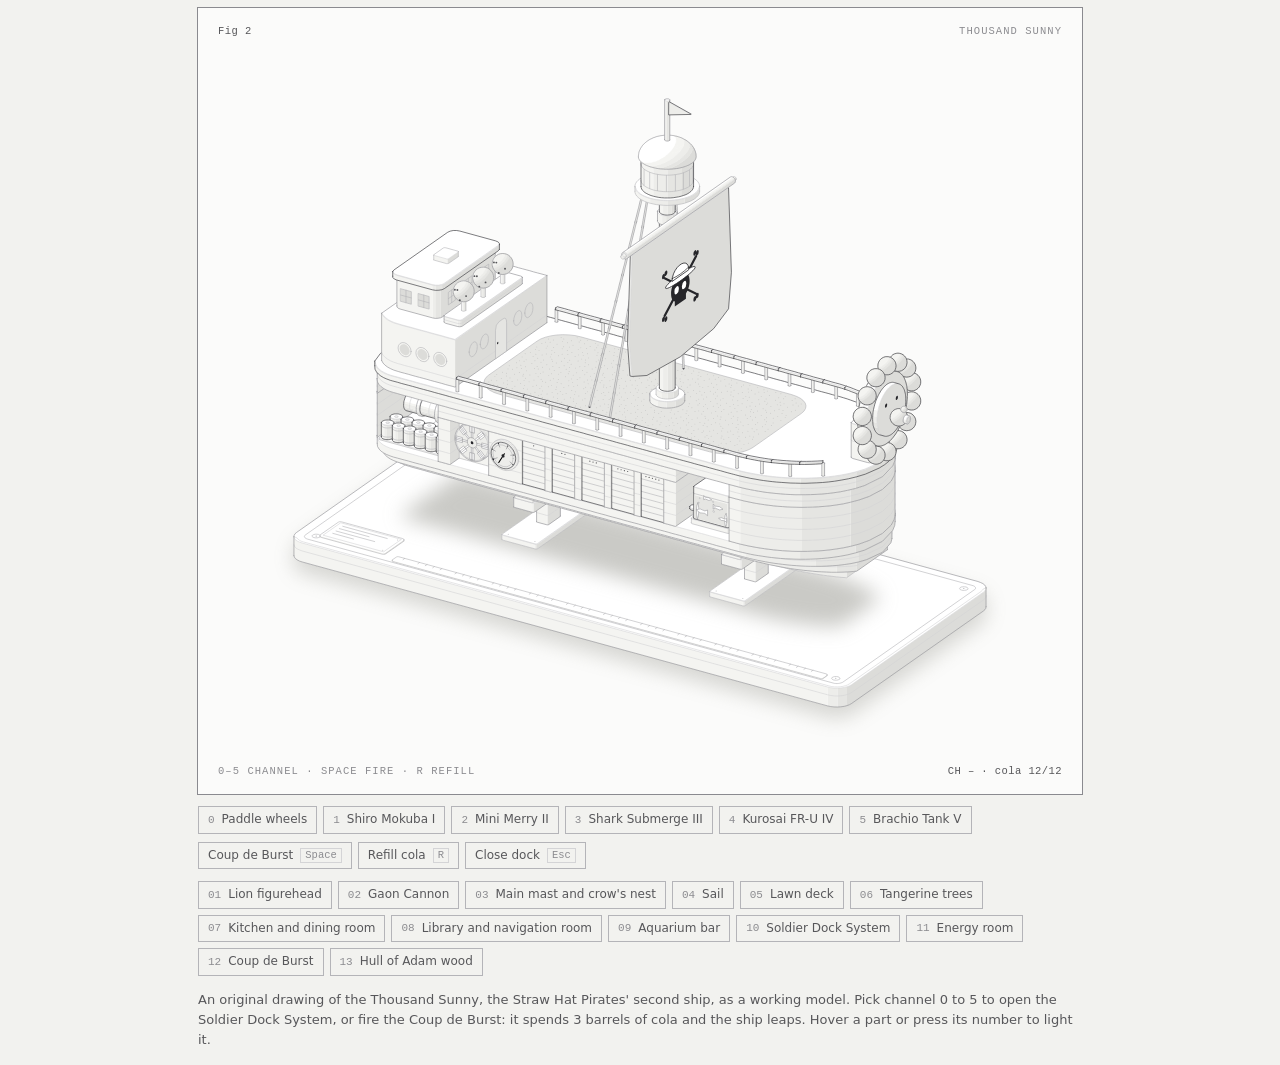
==== ships/sunny/sunny-en-light.html @ f0fc62cf "船の解剖図(ゴーイングメリー号・サウザンドサニー号)を追加 - anatomy スキルで描いた等角投影の断面図を、図鑑の「船」タブに埋め込む - メリー号: 羊の船首、みかんの木、船室、竜骨など12部" ====
<!doctype html><html lang="en"><head><meta charset="utf-8"><meta name="viewport" content="width=device-width, initial-scale=1"><title>Thousand Sunny anatomy</title><style>
.iso{
  --anatomy-page:#0b0b0b;--anatomy-card:#131313;--anatomy-text:#a3a3a3;--anatomy-strong:#e6e6e6;--anatomy-muted:#6e6e6e;
  --anatomy-paper:#131313;--anatomy-face:#1b1b1b;--anatomy-top:#1c1c1c;
  --anatomy-shade-0:#0f0f0f;--anatomy-shade-1:#121212;--anatomy-shade-2:#151515;--anatomy-shade-3:#181818;
  --anatomy-lit-top:#262626;--anatomy-lit-shade:#1d1d1d;
  --anatomy-hi:#d4d4d4;--anatomy-mid:#6a6a6a;--anatomy-lo:#3e3e3e;--anatomy-faint:#2a2a2a;--anatomy-lit:#ffffff;
  --anatomy-halo:#050505;--anatomy-halo-opacity:.9;--anatomy-dot:#e6e6e6;
  --anatomy-red:#ff6b6b;--anatomy-green:#6be0a0;--anatomy-blue:#6b9bff;
  --anatomy-weight:.6px;--anatomy-ease:cubic-bezier(.32,.72,0,1);
  --anatomy-mono:ui-monospace,"SF Mono",Menlo,Consolas,monospace;
  --anatomy-lift:inset 0 1px 0 0 #ffffff0a,inset 0 0 0 1px #ffffff06,0 0 0 1px #00000026,0 1px 1px -.5px #00000014,0 3px 3px -1.5px #00000014,0 6px 6px -3px #00000014,0 12px 12px -6px #00000014;
}
.iso[data-theme="light"]{
  --anatomy-page:#f2f2ef;--anatomy-card:#fbfbfa;--anatomy-text:#57575a;--anatomy-strong:#18181a;--anatomy-muted:#8c8c90;
  --anatomy-paper:#fbfbfa;--anatomy-face:#ffffff;--anatomy-top:#ffffff;
  --anatomy-shade-0:#dcdcd9;--anatomy-shade-1:#e5e5e2;--anatomy-shade-2:#ededea;--anatomy-shade-3:#f4f4f1;
  --anatomy-lit-top:#ffffff;--anatomy-lit-shade:#eeeeeb;
  --anatomy-hi:#26262a;--anatomy-mid:#8a8a8f;--anatomy-lo:#b4b4b8;--anatomy-faint:#d4d4d6;--anatomy-lit:#000000;
  --anatomy-halo:#8a8a80;--anatomy-halo-opacity:.32;--anatomy-dot:#3a3a3e;
  --anatomy-red:#e5484d;--anatomy-green:#30a46c;--anatomy-blue:#3e63dd;
  --anatomy-lift:inset 0 1px 0 0 #ffffff,0 0 0 1px #0000000f,0 1px 1px -.5px #0000000a,0 3px 3px -1.5px #0000000a,0 6px 6px -3px #0000000a,0 12px 12px -6px #0000000a;
}
.iso-svg{display:block;width:100%;height:auto;overflow:visible}
.iso-svg path,.iso-svg circle{vector-effect:non-scaling-stroke}
.iso-fill{fill:var(--anatomy-paper);stroke:none}
.iso-solid[data-lit]>.iso-fill{fill:var(--anatomy-face)}
.iso-shade,.iso-top{stroke:none}
.iso-shade[data-shade="0"]{fill:var(--anatomy-shade-0)}
.iso-shade[data-shade="1"]{fill:var(--anatomy-shade-1)}
.iso-shade[data-shade="2"]{fill:var(--anatomy-shade-2)}
.iso-shade[data-shade="3"]{fill:var(--anatomy-shade-3)}
.iso-top{fill:var(--anatomy-top)}
.iso-solid[data-lit]>.iso-top{fill:var(--anatomy-lit-top)}
.iso-solid[data-lit]>.iso-shade{fill:var(--anatomy-lit-shade)}
.iso-solid[data-seamless]>.iso-shade,.iso-solid[data-seamless]>.iso-top{stroke-width:.4;stroke-linejoin:round}
.iso-solid[data-seamless]>.iso-shade[data-shade="0"]{stroke:var(--anatomy-shade-0)}
.iso-solid[data-seamless]>.iso-shade[data-shade="1"]{stroke:var(--anatomy-shade-1)}
.iso-solid[data-seamless]>.iso-shade[data-shade="2"]{stroke:var(--anatomy-shade-2)}
.iso-solid[data-seamless]>.iso-shade[data-shade="3"]{stroke:var(--anatomy-shade-3)}
.iso-solid[data-seamless]>.iso-top{stroke:var(--anatomy-top)}
.iso-solid[data-seamless][data-lit]>.iso-top{stroke:var(--anatomy-lit-top)}
.iso-solid[data-seamless][data-lit]>.iso-shade{stroke:var(--anatomy-lit-shade)}
.iso-solid[data-lit]>.iso-edge{stroke:var(--anatomy-lit)}
.iso-halo{fill:var(--anatomy-halo);stroke:none;filter:blur(9px);opacity:var(--anatomy-halo-opacity);transform:translateY(3px)}
.iso-line{fill:none;stroke:var(--anatomy-lo);stroke-width:var(--anatomy-weight);stroke-linecap:round;stroke-linejoin:round}
.iso-line[data-tone="hi"]{stroke:var(--anatomy-hi)}
.iso-line[data-tone="mid"]{stroke:var(--anatomy-mid)}
.iso-line[data-tone="lo"]{stroke:var(--anatomy-lo)}
.iso-line[data-tone="faint"]{stroke:var(--anatomy-faint)}
.iso-line[data-tone="lit"]{stroke:var(--anatomy-lit)}
.iso-line[data-tone="red"]{stroke:var(--anatomy-red)}
.iso-line[data-tone="green"]{stroke:var(--anatomy-green)}
.iso-line[data-tone="blue"]{stroke:var(--anatomy-blue)}
.iso-line[data-dotted]{stroke-dasharray:.01 3.5;stroke-width:1}
.iso-line[data-dashed]{stroke-dasharray:3 3}
.iso-line[data-flow]{stroke-dasharray:2 6}
.iso-wire-end{fill:var(--anatomy-paper);stroke:var(--anatomy-lo);stroke-width:var(--anatomy-weight)}
.iso-wire[data-tone="hi"] .iso-wire-end{stroke:var(--anatomy-hi)}
.iso-wire[data-tone="mid"] .iso-wire-end{stroke:var(--anatomy-mid)}
.iso-wire[data-tone="faint"] .iso-wire-end{stroke:var(--anatomy-faint)}
.iso-wire[data-tone="lit"] .iso-wire-end{stroke:var(--anatomy-lit)}
.iso-dots circle{fill:var(--anatomy-dot);stroke:none;opacity:.32}
.iso-dots[data-tone="hi"] circle{opacity:.85}
.iso-dots[data-tone="mid"] circle{opacity:.45}
.iso-dots[data-tone="lo"] circle{opacity:.22}
.iso-dots[data-tone="faint"] circle{opacity:.12}
.iso-face-text{fill:var(--anatomy-mid);font-family:var(--anatomy-mono);letter-spacing:.04em}
.iso-face-text[data-tone="hi"]{fill:var(--anatomy-hi)}
.iso-face-text[data-tone="lo"]{fill:var(--anatomy-lo)}
.iso-face-text[data-tone="faint"]{fill:var(--anatomy-faint)}
.tb-body{fill:var(--anatomy-shade-2);stroke:none}
.tb-shine{fill:var(--anatomy-top);stroke:none}
.tb-shade{fill:var(--anatomy-shade-0);stroke:none}
.tb-ring{fill:none;stroke:var(--anatomy-lo);stroke-width:.45;stroke-linecap:butt;stroke-linejoin:round}
.tb-ring[data-tone="mid"]{stroke:var(--anatomy-mid)}
.tb-ring[data-tone="faint"]{stroke:var(--anatomy-faint)}
.tb-ring[data-tone="hi"]{stroke:var(--anatomy-hi)}
@keyframes iso-flow{to{stroke-dashoffset:-32}}
@keyframes iso-pulse{0%,100%{opacity:.18}12%{opacity:1}40%{opacity:.18}}
.iso-line[data-flow]{animation:iso-flow 1600ms linear infinite}
.iso-dots circle[data-pulse]{animation:iso-pulse 1600ms steps(1,end) infinite;animation-delay:var(--pulse-at,0ms)}
.iso-figure{margin:32px 0 36px}
.iso-plate{position:relative;padding:52px 24px;border-radius:0;background:var(--anatomy-card);box-shadow:0 0 0 1px var(--anatomy-mid);--anatomy-paper:var(--anatomy-card)}
.iso-plate-corners{position:absolute;inset:18px 20px;pointer-events:none}
.iso-plate-corner{position:absolute;color:var(--anatomy-muted);font-family:var(--anatomy-mono);font-size:10.5px;line-height:1;letter-spacing:.04em;white-space:nowrap}
.iso-plate-corner[data-corner="fig"]{top:0;left:0;color:var(--anatomy-text)}
.iso-plate-corner[data-corner="title"]{top:0;right:0;text-transform:uppercase;letter-spacing:.1em}
.iso-plate-corner[data-corner="hint"]{bottom:0;left:0;text-transform:uppercase;letter-spacing:.1em}
.iso-plate-corner[data-corner="readout"]{right:0;bottom:0;color:var(--anatomy-text);font-variant-numeric:tabular-nums}
.iso-plate .iso-svg{margin:0 auto}
.iso-legend{display:grid;gap:8px;margin-top:12px;color:var(--anatomy-muted);font-size:13px;line-height:1.55}
.iso-keys{display:flex;flex-wrap:wrap;gap:6px 18px}
.iso-key{display:inline-flex;align-items:center;gap:7px}
.iso-swatch{width:16px;height:10px;flex:none;overflow:visible}
.iso-swatch path{fill:none;stroke:var(--anatomy-hi);stroke-width:1;vector-effect:non-scaling-stroke;stroke-linejoin:round;stroke-linecap:round}
.iso-swatch[data-mark="raised"] path,.iso-swatch[data-mark="flat"] path{stroke:var(--anatomy-mid)}
.iso-swatch[data-mark="lit"] path{stroke:var(--anatomy-lit)}
.iso-swatch[data-mark="dim"] path{stroke:var(--anatomy-lo)}
.iso-swatch[data-mark="dotted"] path{stroke-dasharray:.01 3;stroke-width:1.4}
.iso-swatch[data-mark="dashed"] path{stroke-dasharray:3 2.5}
.iso-swatch[data-mark="red"] path{stroke:var(--anatomy-red)}
.iso-swatch[data-mark="green"] path{stroke:var(--anatomy-green)}
.iso-swatch[data-mark="blue"] path{stroke:var(--anatomy-blue)}
.iso-swatch-crease{stroke:var(--anatomy-lo)!important}
@media (max-width:560px){.iso-plate{padding:48px 12px 70px}.iso-plate-corner[data-corner="hint"]{bottom:18px}}
@media (prefers-reduced-motion:reduce){.iso-line[data-flow],.iso-dots circle[data-pulse]{animation:none}}

*{box-sizing:border-box}
html{color-scheme:dark}
body[data-theme="light"]{color-scheme:light}
body{margin:0;background:var(--anatomy-page);color:var(--anatomy-text);font:14px/1.6 ui-sans-serif,system-ui,-apple-system,"Segoe UI",sans-serif;-webkit-font-smoothing:antialiased}
.iso-page{width:min(900px,100% - 32px);margin:64px auto 96px}
</style></head><body class="iso" data-theme="light"><main class="iso-page"><style>html,body{background:var(--anatomy-page)}
.iso-page{width:min(900px,100%);margin:0 auto;padding:8px 8px 14px}
.iso-figure.sn-figure{margin:0}
.sn-stage{position:relative;touch-action:pan-y;outline:none}
.sn-stage:focus-visible{outline:1px solid var(--anatomy-muted);outline-offset:6px}
.sn-sr{position:absolute;width:1px;height:1px;overflow:hidden;clip-path:inset(50%);white-space:nowrap}
.sn-stage .it[data-part]{cursor:pointer}

/* selection: one lit part, everything else one step down */
.sn-stage[data-focus] .it:not([data-on]){--anatomy-hi:var(--anatomy-mid);--anatomy-mid:var(--anatomy-lo)}
.it[data-on]{--anatomy-hi:var(--anatomy-lit);--anatomy-mid:var(--anatomy-hi)}
.it[data-on] .iso-top,.it[data-on] .tb-shine{fill:var(--anatomy-lit-top)}
.it[data-on] .iso-shade,.it[data-on] .tb-body{fill:var(--anatomy-lit-shade)}
.it[data-on] [data-seamless]>.iso-shade{stroke:var(--anatomy-lit-shade)}
.it[data-on] [data-seamless]>.iso-top{stroke:var(--anatomy-lit-top)}

/* the model's own surfaces */
.sn-lawn{fill:var(--anatomy-shade-1);stroke:none}
.sn-shadow{transition:opacity .2s linear}
.sn-port{fill:var(--anatomy-shade-0);stroke:none}
.sn-door{fill:var(--anatomy-shade-1);stroke:var(--anatomy-lo);stroke-width:.6px;vector-effect:non-scaling-stroke}
.sn-knobdot,.sn-eye,.sn-mark,.sn-hubdot{fill:var(--anatomy-hi);stroke:none}
.sn-bore{fill:var(--anatomy-shade-0);stroke:var(--anatomy-lo);stroke-width:.5px;vector-effect:non-scaling-stroke}
.sn-water{fill:var(--anatomy-shade-1);stroke:none}
.sn-fish{fill:var(--anatomy-top);stroke:var(--anatomy-mid);stroke-width:.5px;vector-effect:non-scaling-stroke}
.sn-bubble{fill:none;stroke:var(--anatomy-lo);stroke-width:.5px;vector-effect:non-scaling-stroke}
.sn-blade{fill:var(--anatomy-top);stroke:var(--anatomy-mid);stroke-width:.5px;vector-effect:non-scaling-stroke}
.sn-hub{fill:var(--anatomy-shade-2);stroke:var(--anatomy-mid);stroke-width:.5px;vector-effect:non-scaling-stroke}
.sn-rim{fill:none;stroke:var(--anatomy-lo);stroke-width:.5px;vector-effect:non-scaling-stroke}
.sn-ring{fill:none}
.sn-needle{stroke-width:1.1px}
.sn-roger .sn-bone{fill:none;stroke:var(--anatomy-hi);stroke-width:2.2px;stroke-linecap:round;vector-effect:non-scaling-stroke}
.sn-roger .sn-knob,.sn-roger .sn-skull{fill:var(--anatomy-hi);stroke:none}
.sn-roger .sn-socket{fill:var(--anatomy-top);stroke:none}
.sn-roger .sn-hat,.sn-roger .sn-crown{fill:var(--anatomy-top);stroke:var(--anatomy-hi);stroke-width:.8px;vector-effect:non-scaling-stroke}
.sn-puff{fill:var(--anatomy-paper);stroke:var(--anatomy-hi);stroke-width:.6px;vector-effect:non-scaling-stroke}
.it[data-barrel]{transition:opacity .45s var(--anatomy-ease)}
.it[data-barrel][data-empty]{opacity:0}
.it[data-barrel][data-draining]{opacity:.35}

/* controls and legend under the card */
.sn-legend{position:relative;gap:12px;margin-top:12px}
.sn-controls{display:grid;gap:8px}
.sn-row{display:flex;flex-wrap:wrap;gap:6px}
.sn-legend button{font:inherit;font-size:12px;line-height:1.3;color:var(--anatomy-text);background:transparent;border:1px solid var(--anatomy-lo);border-radius:0;padding:5px 9px;cursor:pointer;display:inline-flex;align-items:center;gap:7px;transition:color .2s,border-color .2s,background-color .2s}
.sn-legend button:hover{border-color:var(--anatomy-mid);color:var(--anatomy-strong)}
.sn-legend button:focus-visible{outline:1px solid var(--anatomy-muted);outline-offset:2px}
.sn-legend button[aria-pressed="true"],.sn-legend button[data-on]{border-color:var(--anatomy-hi);color:var(--anatomy-strong);background:var(--anatomy-card)}
.sn-legend button[disabled]{opacity:.45;cursor:default}
.sn-num{font-family:var(--anatomy-mono);font-size:11px;color:var(--anatomy-muted);font-variant-numeric:tabular-nums}
.sn-legend kbd{font-family:var(--anatomy-mono);font-size:10.5px;color:var(--anatomy-muted);border:1px solid var(--anatomy-faint);padding:0 4px}
.sn-parts{display:flex;flex-wrap:wrap;gap:6px}
.sn-caption{margin:2px 0 0;min-height:3.1em;color:var(--anatomy-text)}
@media (max-width:560px){.sn-legend button{font-size:11.5px;padding:4px 7px}}
.sn-shadow{fill-opacity:.45}
@media (max-width:560px){.iso-plate{overflow:hidden}.sn-stage .iso-svg{width:120%;max-width:none;margin:-4% -10% -2%}}
</style><figure class="iso-figure sn-figure"><div class="iso-plate"><div class="iso-plate-corners" aria-hidden="true"><span class="iso-plate-corner" data-corner="fig">Fig 2</span><span class="iso-plate-corner" data-corner="title">Thousand Sunny</span><span class="iso-plate-corner" data-corner="hint">0–5 channel · space fire · R refill</span><span class="iso-plate-corner" data-corner="readout" data-readout></span></div><div class="iso-stage sn-stage" tabindex="0" role="group" aria-label="Thousand Sunny model. Number keys 0 to 5 pick a dock channel, space fires the Coup de Burst, R refills the cola."><svg xmlns="http://www.w3.org/2000/svg" class="iso-svg" viewBox="0 0 760 620" role="img" aria-label="An isometric drawing of the Thousand Sunny as a working model on a display stand: the lion figurehead at the bow, a lawn deck with the main mast and crow's nest, a two-storey cabin with tangerine trees at the stern. On the starboard side are the five bay doors of the Soldier Dock System, the paddle wheel well and a channel dial. Cutaways at the stern and near the bow show the cola barrels and the Coup de Burst barrel in the energy room, and the tank of the aquarium bar."><defs><clipPath id="sn-bay1"><path d="M154 428.4L272 345.5L293.6 351.5L293.6 391.5L175.6 474.3L154 468.4Z"/></clipPath><clipPath id="sn-bay2"><path d="M181 435.8L299 352.9L320.6 358.9L320.6 398.9L202.6 481.7L181 475.8Z"/></clipPath><clipPath id="sn-bay3"><path d="M208 443.2L326 360.3L347.6 366.2L347.6 406.3L229.6 489.1L208 483.2Z"/></clipPath><clipPath id="sn-bay4"><path d="M235 450.5L353 367.7L374.6 373.6L374.6 413.7L256.5 496.5L235 490.6Z"/></clipPath><clipPath id="sn-bay5"><path d="M261.9 457.9L380 375.1L401.6 381L401.6 421.1L283.5 503.9L261.9 498Z"/></clipPath><clipPath id="sn-niche"><path d="M89.2 410.6L207.3 327.8L242.4 337.4L242.4 377.5L124.3 460.3L89.2 450.7Z"/></clipPath></defs><path class="iso-halo" d="M65.4 440.6L65.6 439.2L66.4 437.9L67.8 436.7L187.5 352.7L189.4 351.6L191.8 350.7L194.5 350L197.4 349.6L200.5 349.4L203.6 349.5L206.6 349.8L209.4 350.4L687.2 481.3L689.6 482.1L691.7 483.2L693.3 484.4L694.2 485.6L694.6 487L694.6 504.2L694.4 505.5L693.6 506.9L692.2 508.1L572.5 592.1L570.6 593.2L568.2 594.1L565.5 594.7L562.6 595.2L559.5 595.4L556.4 595.3L553.4 594.9L550.6 594.3L72.8 463.4L70.4 462.6L68.3 461.6L66.7 460.4L65.8 459.1L65.4 457.7Z"/><g class="iso-solid"><path class="iso-fill" d="M195.4 384.1L196.1 382.9L197.3 381.7L199.1 380.7L201.3 380L203.9 379.4L206.6 379.1L209.5 379.1L212.3 379.4L214.8 380L217.1 380.7L218.9 381.7L220.1 382.8L220.7 384L220.7 385.3L220.7 387.6L220.1 388.8L218.9 389.9L217.1 390.9L214.9 391.7L212.3 392.2L209.5 392.5L206.7 392.5L203.9 392.2L201.3 391.7L199.1 390.9L197.3 390L196.1 388.8L195.4 387.6L195.4 386.4Z"/><path class="iso-shade" data-shade="0" d="M218.9 389.9L217.1 390.9L217.1 388.6L218.9 387.6ZM217.1 390.9L214.9 391.7L214.9 389.4L217.1 388.6ZM220.7 387.6L220.1 388.8L220.1 386.5L220.7 385.3ZM220.1 388.8L218.9 389.9L218.9 387.6L220.1 386.5Z"/><path class="iso-shade" data-shade="1" d="M214.9 391.7L212.3 392.2L212.3 389.9L214.9 389.4ZM212.3 392.2L209.5 392.5L209.5 390.2L212.3 389.9ZM209.5 392.5L206.7 392.5L206.7 390.2L209.5 390.2Z"/><path class="iso-shade" data-shade="2" d="M206.7 392.5L203.9 392.2L203.9 390L206.7 390.2ZM203.9 392.2L201.3 391.7L201.3 389.4L203.9 390Z"/><path class="iso-shade" data-shade="3" d="M201.3 391.7L199.1 390.9L199.1 388.6L201.3 389.4ZM199.1 390.9L197.3 390L197.3 387.7L199.1 388.6ZM197.3 390L196.1 388.8L196.1 386.5L197.3 387.7ZM196.1 388.8L195.4 387.6L195.4 385.3L196.1 386.5ZM195.4 387.6L195.4 386.4L195.4 384.1L195.4 385.3Z"/><path class="iso-top" d="M218.9 387.6L217.1 388.6L214.9 389.4L212.3 389.9L209.5 390.2L206.7 390.2L203.9 390L201.3 389.4L199.1 388.6L197.3 387.7L196.1 386.5L195.4 385.3L195.4 384.1L196.1 382.9L197.3 381.7L199.1 380.7L201.3 380L203.9 379.4L206.6 379.1L209.5 379.1L212.3 379.4L214.8 380L217.1 380.7L218.9 381.7L220.1 382.8L220.7 384L220.7 385.3L220.1 386.5Z"/><path class="iso-line iso-crease" data-tone="faint" d="M220.7 385.3L220.1 386.5L218.9 387.6L217.1 388.6L214.9 389.4L212.3 389.9L209.5 390.2L206.7 390.2L203.9 390L201.3 389.4L199.1 388.6L197.3 387.7L196.1 386.5L195.4 385.3L195.4 384.1"/><path class="iso-line iso-edge" data-tone="lo" d="M195.4 384.1L196.1 382.9L197.3 381.7L199.1 380.7L201.3 380L203.9 379.4L206.6 379.1L209.5 379.1L212.3 379.4L214.8 380L217.1 380.7L218.9 381.7L220.1 382.8L220.7 384L220.7 385.3M220.7 387.6L220.1 388.8L218.9 389.9L217.1 390.9L214.9 391.7L212.3 392.2L209.5 392.5L206.7 392.5L203.9 392.2L201.3 391.7L199.1 390.9L197.3 390L196.1 388.8L195.4 387.6L195.4 386.4M195.4 384.1L195.4 386.4M220.7 385.3L220.7 387.6"/></g><g class="iso-solid"><path class="iso-fill" d="M198.3 379.3L198.8 378.4L199.7 377.5L201.1 376.8L202.8 376.2L204.8 375.7L207 375.5L209.2 375.5L211.3 375.7L213.3 376.2L215.1 376.8L216.4 377.5L217.4 378.4L217.9 379.3L217.9 380.3L217.9 385.2L217.4 386.1L216.5 387L215.1 387.7L213.4 388.3L211.4 388.8L209.2 389L207 389L204.9 388.8L202.9 388.4L201.1 387.8L199.8 387L198.8 386.1L198.3 385.2L198.3 384.2Z"/><path class="iso-shade" data-shade="0" d="M216.5 387L215.1 387.7L215.1 382.9L216.5 382.1ZM215.1 387.7L213.4 388.3L213.4 383.5L215.1 382.9ZM217.9 385.2L217.4 386.1L217.4 381.2L217.9 380.3ZM217.4 386.1L216.5 387L216.5 382.1L217.4 381.2Z"/><path class="iso-shade" data-shade="1" d="M213.4 388.3L211.4 388.8L211.4 383.9L213.4 383.5ZM211.4 388.8L209.2 389L209.2 384.1L211.4 383.9ZM209.2 389L207 389L207 384.1L209.2 384.1Z"/><path class="iso-shade" data-shade="2" d="M207 389L204.9 388.8L204.9 383.9L207 384.1ZM204.9 388.8L202.9 388.4L202.9 383.5L204.9 383.9Z"/><path class="iso-shade" data-shade="3" d="M202.9 388.4L201.1 387.8L201.1 382.9L202.9 383.5ZM201.1 387.8L199.8 387L199.8 382.1L201.1 382.9ZM199.8 387L198.8 386.1L198.8 381.3L199.8 382.1ZM198.8 386.1L198.3 385.2L198.3 380.3L198.8 381.3ZM198.3 385.2L198.3 384.2L198.3 379.3L198.3 380.3Z"/><path class="iso-top" d="M216.5 382.1L215.1 382.9L213.4 383.5L211.4 383.9L209.2 384.1L207 384.1L204.9 383.9L202.9 383.5L201.1 382.9L199.8 382.1L198.8 381.3L198.3 380.3L198.3 379.3L198.8 378.4L199.7 377.5L201.1 376.8L202.8 376.2L204.8 375.7L207 375.5L209.2 375.5L211.3 375.7L213.3 376.2L215.1 376.8L216.4 377.5L217.4 378.4L217.9 379.3L217.9 380.3L217.4 381.2Z"/><path class="iso-line iso-crease" data-tone="faint" d="M217.9 380.3L217.4 381.2L216.5 382.1L215.1 382.9L213.4 383.5L211.4 383.9L209.2 384.1L207 384.1L204.9 383.9L202.9 383.5L201.1 382.9L199.8 382.1L198.8 381.3L198.3 380.3L198.3 379.3"/><path class="iso-line iso-edge" data-tone="mid" d="M198.3 379.3L198.8 378.4L199.7 377.5L201.1 376.8L202.8 376.2L204.8 375.7L207 375.5L209.2 375.5L211.3 375.7L213.3 376.2L215.1 376.8L216.4 377.5L217.4 378.4L217.9 379.3L217.9 380.3M217.9 385.2L217.4 386.1L216.5 387L215.1 387.7L213.4 388.3L211.4 388.8L209.2 389L207 389L204.9 388.8L202.9 388.4L201.1 387.8L199.8 387L198.8 386.1L198.3 385.2L198.3 384.2M198.3 379.3L198.3 384.2M217.9 380.3L217.9 385.2"/></g><g class="iso-solid"><path class="iso-fill" d="M99.3 451.5L99.9 450.3L101.2 449.2L102.9 448.2L105.2 447.4L107.7 446.9L110.5 446.6L113.4 446.6L116.1 446.9L118.7 447.4L120.9 448.2L122.7 449.1L124 450.3L124.6 451.5L124.6 452.7L124.6 455L124 456.2L122.8 457.4L121 458.4L118.8 459.1L116.2 459.7L113.4 460L110.6 460L107.8 459.7L105.2 459.1L103 458.4L101.2 457.4L100 456.3L99.3 455.1L99.3 453.8Z"/><path class="iso-shade" data-shade="0" d="M122.8 457.4L121 458.4L121 456.1L122.8 455.1ZM121 458.4L118.8 459.1L118.8 456.8L121 456.1ZM124.6 455L124 456.2L124 454L124.6 452.7ZM124 456.2L122.8 457.4L122.8 455.1L124 454Z"/><path class="iso-shade" data-shade="1" d="M118.8 459.1L116.2 459.7L116.2 457.4L118.8 456.8ZM116.2 459.7L113.4 460L113.4 457.7L116.2 457.4ZM113.4 460L110.6 460L110.6 457.7L113.4 457.7Z"/><path class="iso-shade" data-shade="2" d="M110.6 460L107.8 459.7L107.8 457.4L110.6 457.7ZM107.8 459.7L105.2 459.1L105.2 456.9L107.8 457.4Z"/><path class="iso-shade" data-shade="3" d="M105.2 459.1L103 458.4L103 456.1L105.2 456.9ZM103 458.4L101.2 457.4L101.2 455.1L103 456.1ZM101.2 457.4L100 456.3L100 454L101.2 455.1ZM100 456.3L99.3 455.1L99.3 452.8L100 454ZM99.3 455.1L99.3 453.8L99.3 451.5L99.3 452.8Z"/><path class="iso-top" d="M122.8 455.1L121 456.1L118.8 456.8L116.2 457.4L113.4 457.7L110.6 457.7L107.8 457.4L105.2 456.9L103 456.1L101.2 455.1L100 454L99.3 452.8L99.3 451.5L99.9 450.3L101.2 449.2L102.9 448.2L105.2 447.4L107.7 446.9L110.5 446.6L113.4 446.6L116.1 446.9L118.7 447.4L120.9 448.2L122.7 449.1L124 450.3L124.6 451.5L124.6 452.7L124 454Z"/><path class="iso-line iso-crease" data-tone="faint" d="M124.6 452.7L124 454L122.8 455.1L121 456.1L118.8 456.8L116.2 457.4L113.4 457.7L110.6 457.7L107.8 457.4L105.2 456.9L103 456.1L101.2 455.1L100 454L99.3 452.8L99.3 451.5"/><path class="iso-line iso-edge" data-tone="lo" d="M99.3 451.5L99.9 450.3L101.2 449.2L102.9 448.2L105.2 447.4L107.7 446.9L110.5 446.6L113.4 446.6L116.1 446.9L118.7 447.4L120.9 448.2L122.7 449.1L124 450.3L124.6 451.5L124.6 452.7M124.6 455L124 456.2L122.8 457.4L121 458.4L118.8 459.1L116.2 459.7L113.4 460L110.6 460L107.8 459.7L105.2 459.1L103 458.4L101.2 457.4L100 456.3L99.3 455.1L99.3 453.8M99.3 451.5L99.3 453.8M124.6 452.7L124.6 455"/></g><g class="iso-solid"><path class="iso-fill" d="M102.1 446.8L102.6 445.8L103.6 445L105 444.2L106.7 443.6L108.7 443.2L110.8 443L113 443L115.2 443.2L117.2 443.6L118.9 444.2L120.3 445L121.3 445.8L121.8 446.8L121.8 447.7L121.8 452.6L121.3 453.5L120.3 454.4L119 455.2L117.2 455.8L115.2 456.2L113.1 456.4L110.9 456.4L108.7 456.2L106.7 455.8L105 455.2L103.6 454.4L102.7 453.6L102.2 452.6L102.1 451.7Z"/><path class="iso-shade" data-shade="0" d="M120.3 454.4L119 455.2L119 450.3L120.3 449.6ZM119 455.2L117.2 455.8L117.2 450.9L119 450.3ZM121.8 452.6L121.3 453.5L121.3 448.7L121.8 447.7ZM121.3 453.5L120.3 454.4L120.3 449.6L121.3 448.7Z"/><path class="iso-shade" data-shade="1" d="M117.2 455.8L115.2 456.2L115.2 451.3L117.2 450.9ZM115.2 456.2L113.1 456.4L113.1 451.6L115.2 451.3ZM113.1 456.4L110.9 456.4L110.9 451.6L113.1 451.6Z"/><path class="iso-shade" data-shade="2" d="M110.9 456.4L108.7 456.2L108.7 451.4L110.9 451.6ZM108.7 456.2L106.7 455.8L106.7 450.9L108.7 451.4Z"/><path class="iso-shade" data-shade="3" d="M106.7 455.8L105 455.2L105 450.3L106.7 450.9ZM105 455.2L103.6 454.4L103.6 449.6L105 450.3ZM103.6 454.4L102.7 453.6L102.7 448.7L103.6 449.6ZM102.7 453.6L102.2 452.6L102.2 447.8L102.7 448.7ZM102.2 452.6L102.1 451.7L102.1 446.8L102.2 447.8Z"/><path class="iso-top" d="M120.3 449.6L119 450.3L117.2 450.9L115.2 451.3L113.1 451.6L110.9 451.6L108.7 451.4L106.7 450.9L105 450.3L103.6 449.6L102.7 448.7L102.2 447.8L102.1 446.8L102.6 445.8L103.6 445L105 444.2L106.7 443.6L108.7 443.2L110.8 443L113 443L115.2 443.2L117.2 443.6L118.9 444.2L120.3 445L121.3 445.8L121.8 446.8L121.8 447.7L121.3 448.7Z"/><path class="iso-line iso-crease" data-tone="faint" d="M121.8 447.7L121.3 448.7L120.3 449.6L119 450.3L117.2 450.9L115.2 451.3L113.1 451.6L110.9 451.6L108.7 451.4L106.7 450.9L105 450.3L103.6 449.6L102.7 448.7L102.2 447.8L102.1 446.8"/><path class="iso-line iso-edge" data-tone="mid" d="M102.1 446.8L102.6 445.8L103.6 445L105 444.2L106.7 443.6L108.7 443.2L110.8 443L113 443L115.2 443.2L117.2 443.6L118.9 444.2L120.3 445L121.3 445.8L121.8 446.8L121.8 447.7M121.8 452.6L121.3 453.5L120.3 454.4L119 455.2L117.2 455.8L115.2 456.2L113.1 456.4L110.9 456.4L108.7 456.2L106.7 455.8L105 455.2L103.6 454.4L102.7 453.6L102.2 452.6L102.1 451.7M102.1 446.8L102.1 451.7M121.8 447.7L121.8 452.6"/></g><g class="iso-solid"><path class="iso-fill" d="M635.4 504.6L636 503.4L637.2 502.2L639 501.3L641.2 500.5L643.8 499.9L646.6 499.7L649.4 499.7L652.2 499.9L654.8 500.5L657 501.2L658.8 502.2L660 503.3L660.7 504.6L660.7 505.8L660.7 508.1L660.1 509.3L658.8 510.4L657.1 511.4L654.8 512.2L652.3 512.7L649.5 513L646.6 513L643.9 512.8L641.3 512.2L639.1 511.4L637.3 510.5L636 509.3L635.4 508.1L635.4 506.9Z"/><path class="iso-shade" data-shade="0" d="M658.8 510.4L657.1 511.4L657.1 509.1L658.8 508.2ZM657.1 511.4L654.8 512.2L654.8 509.9L657.1 509.1ZM660.7 508.1L660.1 509.3L660.1 507L660.7 505.8ZM660.1 509.3L658.8 510.4L658.8 508.2L660.1 507Z"/><path class="iso-shade" data-shade="1" d="M654.8 512.2L652.3 512.7L652.3 510.5L654.8 509.9ZM652.3 512.7L649.5 513L649.5 510.7L652.3 510.5ZM649.5 513L646.6 513L646.6 510.7L649.5 510.7Z"/><path class="iso-shade" data-shade="2" d="M646.6 513L643.9 512.8L643.9 510.5L646.6 510.7ZM643.9 512.8L641.3 512.2L641.3 509.9L643.9 510.5Z"/><path class="iso-shade" data-shade="3" d="M641.3 512.2L639.1 511.4L639.1 509.2L641.3 509.9ZM639.1 511.4L637.3 510.5L637.3 508.2L639.1 509.2ZM637.3 510.5L636 509.3L636 507.1L637.3 508.2ZM636 509.3L635.4 508.1L635.4 505.8L636 507.1ZM635.4 508.1L635.4 506.9L635.4 504.6L635.4 505.8Z"/><path class="iso-top" d="M658.8 508.2L657.1 509.1L654.8 509.9L652.3 510.5L649.5 510.7L646.6 510.7L643.9 510.5L641.3 509.9L639.1 509.2L637.3 508.2L636 507.1L635.4 505.8L635.4 504.6L636 503.4L637.2 502.2L639 501.3L641.2 500.5L643.8 499.9L646.6 499.7L649.4 499.7L652.2 499.9L654.8 500.5L657 501.2L658.8 502.2L660 503.3L660.7 504.6L660.7 505.8L660.1 507Z"/><path class="iso-line iso-crease" data-tone="faint" d="M660.7 505.8L660.1 507L658.8 508.2L657.1 509.1L654.8 509.9L652.3 510.5L649.5 510.7L646.6 510.7L643.9 510.5L641.3 509.9L639.1 509.2L637.3 508.2L636 507.1L635.4 505.8L635.4 504.6"/><path class="iso-line iso-edge" data-tone="lo" d="M635.4 504.6L636 503.4L637.2 502.2L639 501.3L641.2 500.5L643.8 499.9L646.6 499.7L649.4 499.7L652.2 499.9L654.8 500.5L657 501.2L658.8 502.2L660 503.3L660.7 504.6L660.7 505.8M660.7 508.1L660.1 509.3L658.8 510.4L657.1 511.4L654.8 512.2L652.3 512.7L649.5 513L646.6 513L643.9 512.8L641.3 512.2L639.1 511.4L637.3 510.5L636 509.3L635.4 508.1L635.4 506.9M635.4 504.6L635.4 506.9M660.7 505.8L660.7 508.1"/></g><g class="iso-solid"><path class="iso-fill" d="M638.2 499.9L638.7 498.9L639.7 498L641 497.3L642.8 496.7L644.8 496.3L646.9 496L649.1 496L651.3 496.2L653.3 496.7L655 497.3L656.4 498L657.3 498.9L657.8 499.8L657.9 500.8L657.9 505.7L657.4 506.6L656.4 507.5L655 508.2L653.3 508.9L651.3 509.3L649.2 509.5L647 509.5L644.8 509.3L642.8 508.9L641.1 508.3L639.7 507.5L638.7 506.6L638.2 505.7L638.2 504.7Z"/><path class="iso-shade" data-shade="0" d="M656.4 507.5L655 508.2L655 503.4L656.4 502.6ZM655 508.2L653.3 508.9L653.3 504L655 503.4ZM657.9 505.7L657.4 506.6L657.4 501.8L657.9 500.8ZM657.4 506.6L656.4 507.5L656.4 502.6L657.4 501.8Z"/><path class="iso-shade" data-shade="1" d="M653.3 508.9L651.3 509.3L651.3 504.4L653.3 504ZM651.3 509.3L649.2 509.5L649.2 504.6L651.3 504.4ZM649.2 509.5L647 509.5L647 504.6L649.2 504.6Z"/><path class="iso-shade" data-shade="2" d="M647 509.5L644.8 509.3L644.8 504.4L647 504.6ZM644.8 509.3L642.8 508.9L642.8 504L644.8 504.4Z"/><path class="iso-shade" data-shade="3" d="M642.8 508.9L641.1 508.3L641.1 503.4L642.8 504ZM641.1 508.3L639.7 507.5L639.7 502.6L641.1 503.4ZM639.7 507.5L638.7 506.6L638.7 501.8L639.7 502.6ZM638.7 506.6L638.2 505.7L638.2 500.8L638.7 501.8ZM638.2 505.7L638.2 504.7L638.2 499.9L638.2 500.8Z"/><path class="iso-top" d="M656.4 502.6L655 503.4L653.3 504L651.3 504.4L649.2 504.6L647 504.6L644.8 504.4L642.8 504L641.1 503.4L639.7 502.6L638.7 501.8L638.2 500.8L638.2 499.9L638.7 498.9L639.7 498L641 497.3L642.8 496.7L644.8 496.3L646.9 496L649.1 496L651.3 496.2L653.3 496.7L655 497.3L656.4 498L657.3 498.9L657.8 499.8L657.9 500.8L657.4 501.8Z"/><path class="iso-line iso-crease" data-tone="faint" d="M657.9 500.8L657.4 501.8L656.4 502.6L655 503.4L653.3 504L651.3 504.4L649.2 504.6L647 504.6L644.8 504.4L642.8 504L641.1 503.4L639.7 502.6L638.7 501.8L638.2 500.8L638.2 499.9"/><path class="iso-line iso-edge" data-tone="mid" d="M638.2 499.9L638.7 498.9L639.7 498L641 497.3L642.8 496.7L644.8 496.3L646.9 496L649.1 496L651.3 496.2L653.3 496.7L655 497.3L656.4 498L657.3 498.9L657.8 499.8L657.9 500.8M657.9 505.7L657.4 506.6L656.4 507.5L655 508.2L653.3 508.9L651.3 509.3L649.2 509.5L647 509.5L644.8 509.3L642.8 508.9L641.1 508.3L639.7 507.5L638.7 506.6L638.2 505.7L638.2 504.7M638.2 499.9L638.2 504.7M657.9 500.8L657.9 505.7"/></g><g class="iso-solid"><path class="iso-fill" d="M539.3 572L539.9 570.8L541.1 569.7L542.9 568.7L545.1 567.9L547.7 567.4L550.5 567.1L553.3 567.1L556.1 567.4L558.7 567.9L560.9 568.7L562.7 569.7L563.9 570.8L564.6 572L564.6 573.3L564.6 575.5L563.9 576.8L562.7 577.9L560.9 578.9L558.7 579.6L556.1 580.2L553.4 580.5L550.5 580.5L547.7 580.2L545.2 579.7L542.9 578.9L541.1 577.9L539.9 576.8L539.3 575.6L539.3 574.3Z"/><path class="iso-shade" data-shade="0" d="M562.7 577.9L560.9 578.9L560.9 576.6L562.7 575.6ZM560.9 578.9L558.7 579.6L558.7 577.4L560.9 576.6ZM564.6 575.5L563.9 576.8L563.9 574.5L564.6 573.3ZM563.9 576.8L562.7 577.9L562.7 575.6L563.9 574.5Z"/><path class="iso-shade" data-shade="1" d="M558.7 579.6L556.1 580.2L556.1 577.9L558.7 577.4ZM556.1 580.2L553.4 580.5L553.4 578.2L556.1 577.9ZM553.4 580.5L550.5 580.5L550.5 578.2L553.4 578.2Z"/><path class="iso-shade" data-shade="2" d="M550.5 580.5L547.7 580.2L547.7 577.9L550.5 578.2ZM547.7 580.2L545.2 579.7L545.2 577.4L547.7 577.9Z"/><path class="iso-shade" data-shade="3" d="M545.2 579.7L542.9 578.9L542.9 576.6L545.2 577.4ZM542.9 578.9L541.1 577.9L541.1 575.6L542.9 576.6ZM541.1 577.9L539.9 576.8L539.9 574.5L541.1 575.6ZM539.9 576.8L539.3 575.6L539.3 573.3L539.9 574.5ZM539.3 575.6L539.3 574.3L539.3 572L539.3 573.3Z"/><path class="iso-top" d="M562.7 575.6L560.9 576.6L558.7 577.4L556.1 577.9L553.4 578.2L550.5 578.2L547.7 577.9L545.2 577.4L542.9 576.6L541.1 575.6L539.9 574.5L539.3 573.3L539.3 572L539.9 570.8L541.1 569.7L542.9 568.7L545.1 567.9L547.7 567.4L550.5 567.1L553.3 567.1L556.1 567.4L558.7 567.9L560.9 568.7L562.7 569.7L563.9 570.8L564.6 572L564.6 573.3L563.9 574.5Z"/><path class="iso-line iso-crease" data-tone="faint" d="M564.6 573.3L563.9 574.5L562.7 575.6L560.9 576.6L558.7 577.4L556.1 577.9L553.4 578.2L550.5 578.2L547.7 577.9L545.2 577.4L542.9 576.6L541.1 575.6L539.9 574.5L539.3 573.3L539.3 572"/><path class="iso-line iso-edge" data-tone="lo" d="M539.3 572L539.9 570.8L541.1 569.7L542.9 568.7L545.1 567.9L547.7 567.4L550.5 567.1L553.3 567.1L556.1 567.4L558.7 567.9L560.9 568.7L562.7 569.7L563.9 570.8L564.6 572L564.6 573.3M564.6 575.5L563.9 576.8L562.7 577.9L560.9 578.9L558.7 579.6L556.1 580.2L553.4 580.5L550.5 580.5L547.7 580.2L545.2 579.7L542.9 578.9L541.1 577.9L539.9 576.8L539.3 575.6L539.3 574.3M539.3 572L539.3 574.3M564.6 573.3L564.6 575.5"/></g><g class="iso-solid"><path class="iso-fill" d="M542.1 567.3L542.6 566.4L543.5 565.5L544.9 564.7L546.6 564.1L548.6 563.7L550.8 563.5L553 563.5L555.1 563.7L557.1 564.1L558.9 564.7L560.2 565.5L561.2 566.3L561.7 567.3L561.7 568.3L561.7 573.1L561.2 574.1L560.3 574.9L558.9 575.7L557.2 576.3L555.2 576.7L553 576.9L550.8 576.9L548.7 576.7L546.7 576.3L544.9 575.7L543.6 575L542.6 574.1L542.1 573.1L542.1 572.2Z"/><path class="iso-shade" data-shade="0" d="M560.3 574.9L558.9 575.7L558.9 570.8L560.3 570.1ZM558.9 575.7L557.2 576.3L557.2 571.4L558.9 570.8ZM561.7 573.1L561.2 574.1L561.2 569.2L561.7 568.3ZM561.2 574.1L560.3 574.9L560.3 570.1L561.2 569.2Z"/><path class="iso-shade" data-shade="1" d="M557.2 576.3L555.2 576.7L555.2 571.9L557.2 571.4ZM555.2 576.7L553 576.9L553 572.1L555.2 571.9ZM553 576.9L550.8 576.9L550.8 572.1L553 572.1Z"/><path class="iso-shade" data-shade="2" d="M550.8 576.9L548.7 576.7L548.7 571.9L550.8 572.1ZM548.7 576.7L546.7 576.3L546.7 571.4L548.7 571.9Z"/><path class="iso-shade" data-shade="3" d="M546.7 576.3L544.9 575.7L544.9 570.8L546.7 571.4ZM544.9 575.7L543.6 575L543.6 570.1L544.9 570.8ZM543.6 575L542.6 574.1L542.6 569.2L543.6 570.1ZM542.6 574.1L542.1 573.1L542.1 568.3L542.6 569.2ZM542.1 573.1L542.1 572.2L542.1 567.3L542.1 568.3Z"/><path class="iso-top" d="M560.3 570.1L558.9 570.8L557.2 571.4L555.2 571.9L553 572.1L550.8 572.1L548.7 571.9L546.7 571.4L544.9 570.8L543.6 570.1L542.6 569.2L542.1 568.3L542.1 567.3L542.6 566.4L543.5 565.5L544.9 564.7L546.6 564.1L548.6 563.7L550.8 563.5L553 563.5L555.1 563.7L557.1 564.1L558.9 564.7L560.2 565.5L561.2 566.3L561.7 567.3L561.7 568.3L561.2 569.2Z"/><path class="iso-line iso-crease" data-tone="faint" d="M561.7 568.3L561.2 569.2L560.3 570.1L558.9 570.8L557.2 571.4L555.2 571.9L553 572.1L550.8 572.1L548.7 571.9L546.7 571.4L544.9 570.8L543.6 570.1L542.6 569.2L542.1 568.3L542.1 567.3"/><path class="iso-line iso-edge" data-tone="mid" d="M542.1 567.3L542.6 566.4L543.5 565.5L544.9 564.7L546.6 564.1L548.6 563.7L550.8 563.5L553 563.5L555.1 563.7L557.1 564.1L558.9 564.7L560.2 565.5L561.2 566.3L561.7 567.3L561.7 568.3M561.7 573.1L561.2 574.1L560.3 574.9L558.9 575.7L557.2 576.3L555.2 576.7L553 576.9L550.8 576.9L548.7 576.7L546.7 576.3L544.9 575.7L543.6 575L542.6 574.1L542.1 573.1L542.1 572.2M542.1 567.3L542.1 572.2M561.7 568.3L561.7 573.1"/></g><g class="iso-solid"><path class="iso-fill" d="M65.4 433.4L65.6 432.1L66.4 430.7L67.8 429.5L187.5 345.5L189.4 344.4L191.8 343.5L194.5 342.8L197.4 342.4L200.5 342.2L203.6 342.3L206.6 342.7L209.4 343.3L687.2 474.1L689.6 475L691.7 476L693.3 477.2L694.2 478.5L694.6 479.9L694.6 497L694.4 498.4L693.6 499.7L692.2 500.9L572.5 584.9L570.6 586L568.2 586.9L565.5 587.6L562.6 588L559.5 588.2L556.4 588.1L553.4 587.8L550.6 587.2L72.8 456.3L70.4 455.5L68.3 454.4L66.7 453.2L65.8 451.9L65.4 450.6Z"/><path class="iso-shade" data-shade="0" d="M694.6 497L694.4 498.4L694.4 481.2L694.6 479.9ZM694.4 498.4L693.6 499.7L693.6 482.5L694.4 481.2ZM693.6 499.7L692.2 500.9L692.2 483.8L693.6 482.5ZM692.2 500.9L572.5 584.9L572.5 567.8L692.2 483.8ZM572.5 584.9L570.6 586L570.6 568.9L572.5 567.8ZM570.6 586L568.2 586.9L568.2 569.8L570.6 568.9Z"/><path class="iso-shade" data-shade="1" d="M568.2 586.9L565.5 587.6L565.5 570.4L568.2 569.8ZM565.5 587.6L562.6 588L562.6 570.9L565.5 570.4ZM562.6 588L559.5 588.2L559.5 571L562.6 570.9Z"/><path class="iso-shade" data-shade="2" d="M559.5 588.2L556.4 588.1L556.4 571L559.5 571ZM556.4 588.1L553.4 587.8L553.4 570.6L556.4 571ZM553.4 587.8L550.6 587.2L550.6 570L553.4 570.6Z"/><path class="iso-shade" data-shade="3" d="M550.6 587.2L72.8 456.3L72.8 439.1L550.6 570ZM72.8 456.3L70.4 455.5L70.4 438.3L72.8 439.1ZM70.4 455.5L68.3 454.4L68.3 437.3L70.4 438.3ZM68.3 454.4L66.7 453.2L66.7 436.1L68.3 437.3ZM66.7 453.2L65.8 451.9L65.8 434.8L66.7 436.1ZM65.8 451.9L65.4 450.6L65.4 433.4L65.8 434.8Z"/><path class="iso-top" d="M687.2 474.1L689.6 475L691.7 476L693.3 477.2L694.2 478.5L694.6 479.9L694.4 481.2L693.6 482.5L692.2 483.8L572.5 567.8L570.6 568.9L568.2 569.8L565.5 570.4L562.6 570.9L559.5 571L556.4 571L553.4 570.6L550.6 570L72.8 439.1L70.4 438.3L68.3 437.3L66.7 436.1L65.8 434.8L65.4 433.4L65.6 432.1L66.4 430.7L67.8 429.5L187.5 345.5L189.4 344.4L191.8 343.5L194.5 342.8L197.4 342.4L200.5 342.2L203.6 342.3L206.6 342.7L209.4 343.3Z"/><path class="iso-line iso-crease" data-tone="faint" d="M694.6 479.9L694.4 481.2L693.6 482.5L692.2 483.8L572.5 567.8L570.6 568.9L568.2 569.8L565.5 570.4L562.6 570.9L559.5 571L556.4 571L553.4 570.6L550.6 570L72.8 439.1L70.4 438.3L68.3 437.3L66.7 436.1L65.8 434.8L65.4 433.4"/><path class="iso-line iso-bevel" data-tone="faint" d="M694.6 479.9L691.9 481L691.2 482.1L690 483.2L570.4 567.1L568.7 568.1L566.8 568.8L564.5 569.4L562 569.8L559.4 569.9L556.8 569.9L554.3 569.6L551.8 569L74.3 438.2L72.1 437.5L70.4 436.6L69.1 435.6L68.2 434.5L65.4 433.4"/><path class="iso-line" data-tone="faint" d="M694.6 487L694.4 488.4L693.6 489.7L692.2 490.9L572.5 574.9L570.6 576L568.2 576.9L565.5 577.6L562.6 578L559.5 578.2L556.4 578.1L553.4 577.7L550.6 577.1L72.8 446.3L70.4 445.4L68.3 444.4L66.7 443.2L65.8 441.9L65.4 440.6"/><path class="iso-line iso-edge" data-tone="mid" d="M65.4 433.4L65.6 432.1L66.4 430.7L67.8 429.5L187.5 345.5L189.4 344.4L191.8 343.5L194.5 342.8L197.4 342.4L200.5 342.2L203.6 342.3L206.6 342.7L209.4 343.3L687.2 474.1L689.6 475L691.7 476L693.3 477.2L694.2 478.5L694.6 479.9M694.6 497L694.4 498.4L693.6 499.7L692.2 500.9L572.5 584.9L570.6 586L568.2 586.9L565.5 587.6L562.6 588L559.5 588.2L556.4 588.1L553.4 587.8L550.6 587.2L72.8 456.3L70.4 455.5L68.3 454.4L66.7 453.2L65.8 451.9L65.4 450.6M694.6 479.9L694.6 497M65.4 433.4L65.4 450.6"/></g><path class="iso-line" data-tone="lo" d="M682.1 477.7L683.1 478L683.9 478.4L684.5 478.9L684.9 479.4L685.1 480L685 480.5L684.7 481.1L684.1 481.5L564.4 565.6L563.6 566L562.7 566.3L561.6 566.6L560.4 566.8L559.2 566.9L557.9 566.8L556.7 566.7L555.6 566.4L77.9 435.6L76.9 435.2L76.1 434.8L75.5 434.4L75.1 433.8L74.9 433.3L75 432.7L75.3 432.2L75.9 431.7L195.6 347.7L196.4 347.3L197.3 346.9L198.4 346.7L199.6 346.5L200.8 346.4L202.1 346.4L203.3 346.6L204.4 346.8Z"/><path class="iso-line" data-tone="lo" d="M205.3 352L204.2 352.5L202.9 352.8L201.4 352.8L200 352.5L198.9 352.1L198.3 351.5L198.2 350.8L198.8 350.2L199.8 349.8L201.2 349.5L202.6 349.5L204 349.7L205.1 350.2L205.7 350.7L205.8 351.4ZM677.6 481.4L676.6 481.9L675.2 482.1L673.7 482.2L672.3 481.9L671.2 481.5L670.6 480.9L670.6 480.2L671.1 479.6L672.1 479.1L673.5 478.9L675 478.9L676.4 479.1L677.5 479.5L678.1 480.1L678.1 480.8ZM88.9 433.7L87.9 434.1L86.5 434.4L85 434.4L83.6 434.2L82.5 433.7L81.9 433.1L81.9 432.5L82.4 431.9L83.4 431.4L84.8 431.1L86.3 431.1L87.7 431.3L88.8 431.8L89.4 432.4L89.4 433ZM561.2 563L560.2 563.5L558.8 563.8L557.4 563.8L556 563.6L554.9 563.1L554.3 562.5L554.2 561.9L554.7 561.3L555.8 560.8L557.1 560.5L558.6 560.5L560 560.7L561.1 561.2L561.7 561.8L561.8 562.4Z"/><g class="iso-dots" data-tone="mid"><circle cx="202" cy="351.1" r="0.5"/><circle cx="674.4" cy="480.5" r="0.5"/><circle cx="85.6" cy="432.8" r="0.5"/><circle cx="558" cy="562.1" r="0.5"/></g><g class="iso-solid"><path class="iso-fill" d="M154.9 454.6L155.1 454.2L158.5 451.9L159.1 451.6L159.9 451.5L160.7 451.6L549.4 558.1L549.9 558.4L550.1 558.7L550.1 559.6L549.9 559.9L546.5 562.3L545.9 562.5L545.1 562.6L544.3 562.5L155.7 456.1L155.1 455.8L154.9 455.4Z"/><path class="iso-shade" data-shade="0" d="M550.1 559.6L549.9 559.9L549.9 559.1L550.1 558.7ZM549.9 559.9L546.5 562.3L546.5 561.4L549.9 559.1ZM546.5 562.3L545.9 562.5L545.9 561.7L546.5 561.4Z"/><path class="iso-shade" data-shade="1" d="M545.9 562.5L545.1 562.6L545.1 561.8L545.9 561.7Z"/><path class="iso-shade" data-shade="2" d="M545.1 562.6L544.3 562.5L544.3 561.7L545.1 561.8Z"/><path class="iso-shade" data-shade="3" d="M544.3 562.5L155.7 456.1L155.7 455.2L544.3 561.7ZM155.7 456.1L155.1 455.8L155.1 454.9L155.7 455.2ZM155.1 455.8L154.9 455.4L154.9 454.6L155.1 454.9Z"/><path class="iso-top" d="M549.4 558.1L549.9 558.4L550.1 558.7L549.9 559.1L546.5 561.4L545.9 561.7L545.1 561.8L544.3 561.7L155.7 455.2L155.1 454.9L154.9 454.6L155.1 454.2L158.5 451.9L159.1 451.6L159.9 451.5L160.7 451.6Z"/><path class="iso-line iso-edge" data-tone="lo" d="M154.9 454.6L155.1 454.2L158.5 451.9L159.1 451.6L159.9 451.5L160.7 451.6L549.4 558.1L549.9 558.4L550.1 558.7M550.1 559.6L549.9 559.9L546.5 562.3L545.9 562.5L545.1 562.6L544.3 562.5L155.7 456.1L155.1 455.8L154.9 455.4M550.1 558.7L550.1 559.6M154.9 454.6L154.9 455.4"/></g><path class="iso-line" data-tone="lo" d="M166.1 453.1L164.6 454.2M179.6 456.8L178.1 457.9M186.4 458.7L184.8 459.7M193.1 460.5L191.6 461.6M199.8 462.4L198.3 463.4M213.3 466.1L211.8 467.1M220.1 467.9L218.6 469M226.8 469.8L225.3 470.8M233.6 471.6L232.1 472.7M247.1 475.3L245.6 476.4M253.8 477.2L252.3 478.2M260.6 479L259.1 480.1M267.3 480.9L265.8 481.9M280.8 484.5L279.3 485.6M287.6 486.4L286.1 487.5M294.3 488.2L292.8 489.3M301.1 490.1L299.5 491.2M314.6 493.8L313 494.9M321.3 495.6L319.8 496.7M328.1 497.5L326.5 498.6M334.8 499.3L333.3 500.4M348.3 503L346.8 504.1M355 504.9L353.5 505.9M361.8 506.7L360.3 507.8M368.5 508.6L367 509.6M382 512.3L380.5 513.3M388.8 514.1L387.3 515.2M395.5 516L394 517M402.3 517.8L400.8 518.9M415.8 521.5L414.3 522.6M422.5 523.4L421 524.4M429.3 525.2L427.8 526.3M436 527.1L434.5 528.1M449.5 530.8L448 531.8M456.3 532.6L454.7 533.7M463 534.5L461.5 535.5M469.8 536.3L468.2 537.4M483.3 540L481.7 541.1M490 541.8L488.5 542.9M496.7 543.7L495.2 544.8M503.5 545.5L502 546.6M517 549.2L515.5 550.3M523.7 551.1L522.2 552.2M530.5 552.9L529 554M537.2 554.8L535.7 555.8"/><g class="iso-solid"><path class="iso-fill" d="M89.2 432L89.5 431.5L105.7 420.2L106.6 419.8L107.7 419.7L108.8 419.9L164.4 435.1L165.2 435.5L165.4 436L165.4 437.1L165.1 437.6L148.9 448.9L148.1 449.3L146.9 449.4L145.8 449.3L90.2 434L89.4 433.7L89.2 433.2Z"/><path class="iso-shade" data-shade="0" d="M165.4 437.1L165.1 437.6L165.1 436.4L165.4 436ZM165.1 437.6L148.9 448.9L148.9 447.8L165.1 436.4ZM148.9 448.9L148.1 449.3L148.1 448.1L148.9 447.8Z"/><path class="iso-shade" data-shade="1" d="M148.1 449.3L146.9 449.4L146.9 448.3L148.1 448.1Z"/><path class="iso-shade" data-shade="2" d="M146.9 449.4L145.8 449.3L145.8 448.1L146.9 448.3Z"/><path class="iso-shade" data-shade="3" d="M145.8 449.3L90.2 434L90.2 432.9L145.8 448.1ZM90.2 434L89.4 433.7L89.4 432.5L90.2 432.9ZM89.4 433.7L89.2 433.2L89.2 432L89.4 432.5Z"/><path class="iso-top" d="M164.4 435.1L165.2 435.5L165.4 436L165.1 436.4L148.9 447.8L148.1 448.1L146.9 448.3L145.8 448.1L90.2 432.9L89.4 432.5L89.2 432L89.5 431.5L105.7 420.2L106.6 419.8L107.7 419.7L108.8 419.9Z"/><path class="iso-line iso-edge" data-tone="lo" d="M89.2 432L89.5 431.5L105.7 420.2L106.6 419.8L107.7 419.7L108.8 419.9L164.4 435.1L165.2 435.5L165.4 436M165.4 437.1L165.1 437.6L148.9 448.9L148.1 449.3L146.9 449.4L145.8 449.3L90.2 434L89.4 433.7L89.2 433.2M165.4 436L165.4 437.1M89.2 432L89.2 433.2"/></g><path class="iso-line" data-tone="faint" d="M162.8 436L146.9 447.1L91.9 432L107.7 420.9Z"/><path class="iso-line" data-tone="lo" data-free="" d="M109.8 423.9L150.2 435M106.7 426L133.7 433.4M103.7 428.2L138.8 437.8M100.7 430.3L119.5 435.5"/><g class="iso-dots" data-tone="mid"><circle cx="159.7" cy="436.3" r="0.45"/><circle cx="146.2" cy="445.7" r="0.45"/></g><path class="iso-halo sn-shadow" d="M161.5 411L216.2 372.6L220.2 373.1L224 373.7L227.7 374.5L231.1 375.3L234.5 376.2L271.6 386.4L470.7 440.9L524.6 455.7L534.8 458.5L541.5 460.3L544.9 461.3L548.2 462.3L551.4 463.3L554.7 464.3L557.8 465.3L561 466.4L564.1 467.6L567.1 468.7L570.1 469.9L573 471.1L575.9 472.4L578.8 473.7L581.5 475.1L584.2 476.5L586.9 477.9L589.4 479.4L591.9 481L594.2 482.6L596.5 484.3L598.6 486.1L598.6 486.3L561.9 512L557.2 512L552.7 511.9L548.4 511.6L544.1 511.4L539.9 511L535.8 510.6L531.7 510.1L527.7 509.6L523.8 509.1L520 508.5L516.1 507.9L512.4 507.3L508.7 506.6L505 505.8L501.4 505.1L497.8 504.3L494.3 503.5L490.8 502.6L487.4 501.7L484 500.8L480.6 499.9L453.6 492.5L193.9 421.4L177 416.7L173.6 415.8L170.3 414.8L167.2 413.7L164.2 412.5L161.5 411.1Z"/><g class="sn-puffs" data-puffs></g><g class="sn-ship" data-ship-root><g class="it" data-i="0" data-name="stand.cradle.pad"><g class="iso-solid"><path class="iso-fill" d="M254.4 431.4L254.7 431L306.6 394.6L307.3 394.3L308.3 394.2L309.2 394.3L338.4 402.3L339.1 402.6L339.3 403L339.3 407.3L339 407.7L287.1 444.2L286.3 444.5L285.4 444.6L284.4 444.4L255.3 436.5L254.6 436.1L254.4 435.7Z"/><path class="iso-shade" data-shade="0" d="M339.3 407.3L339 407.7L339 403.4L339.3 403ZM339 407.7L287.1 444.2L287.1 439.9L339 403.4ZM287.1 444.2L286.3 444.5L286.3 440.2L287.1 439.9Z"/><path class="iso-shade" data-shade="1" d="M286.3 444.5L285.4 444.6L285.4 440.3L286.3 440.2Z"/><path class="iso-shade" data-shade="2" d="M285.4 444.6L284.4 444.4L284.4 440.1L285.4 440.3Z"/><path class="iso-shade" data-shade="3" d="M284.4 444.4L255.3 436.5L255.3 432.2L284.4 440.1ZM255.3 436.5L254.6 436.1L254.6 431.8L255.3 432.2ZM254.6 436.1L254.4 435.7L254.4 431.4L254.6 431.8Z"/><path class="iso-top" d="M338.4 402.3L339.1 402.6L339.3 403L339 403.4L287.1 439.9L286.3 440.2L285.4 440.3L284.4 440.1L255.3 432.2L254.6 431.8L254.4 431.4L254.7 431L306.6 394.6L307.3 394.3L308.3 394.2L309.2 394.3Z"/><path class="iso-line iso-crease" data-tone="faint" d="M339.3 403L339 403.4L287.1 439.9L286.3 440.2L285.4 440.3L284.4 440.1L255.3 432.2L254.6 431.8L254.4 431.4"/><path class="iso-line iso-bevel" data-tone="faint" d="M339.3 403L338.4 403.3L286.6 439.7L286 439.9L285.4 440L284.7 439.9L255.7 431.9L255.2 431.7L254.4 431.4"/><path class="iso-line iso-edge" data-tone="lo" d="M254.4 431.4L254.7 431L306.6 394.6L307.3 394.3L308.3 394.2L309.2 394.3L338.4 402.3L339.1 402.6L339.3 403M339.3 407.3L339 407.7L287.1 444.2L286.3 444.5L285.4 444.6L284.4 444.4L255.3 436.5L254.6 436.1L254.4 435.7M339.3 403L339.3 407.3M254.4 431.4L254.4 435.7"/></g><g class="iso-dots" data-tone="mid"><circle cx="309.1" cy="396.7" r="0.45"/><circle cx="333.4" cy="403.4" r="0.45"/><circle cx="260.2" cy="431.1" r="0.45"/><circle cx="284.5" cy="437.7" r="0.45"/></g></g><g class="it" data-i="1" data-name="stand.cradle.post"><g class="iso-solid"><path class="iso-fill" d="M286 395.5L286.2 395.1L296.7 387.8L297.5 387.5L298.4 387.6L307.1 390L307.6 390.3L307.6 414.6L307.5 415L297 422.4L296.2 422.6L295.2 422.5L286.6 420.2L286 419.8Z"/><path class="iso-shade" data-shade="0" d="M307.6 414.6L307.5 415L307.5 390.7L307.6 390.3ZM307.5 415L297 422.4L297 398.1L307.5 390.7ZM297 422.4L296.2 422.6L296.2 398.3L297 398.1Z"/><path class="iso-shade" data-shade="2" d="M296.2 422.6L295.2 422.5L295.2 398.2L296.2 398.3Z"/><path class="iso-shade" data-shade="3" d="M295.2 422.5L286.6 420.2L286.6 395.9L295.2 398.2ZM286.6 420.2L286 419.8L286 395.5L286.6 395.9Z"/><path class="iso-top" d="M307.1 390L307.6 390.3L307.5 390.7L297 398.1L296.2 398.3L295.2 398.2L286.6 395.9L286 395.5L286.2 395.1L296.7 387.8L297.5 387.5L298.4 387.6Z"/><path class="iso-line iso-crease" data-tone="faint" d="M307.6 390.3L307.5 390.7L297 398.1L296.2 398.3L295.2 398.2L286.6 395.9L286 395.5"/><path class="iso-line" data-tone="faint" d="M307.6 406L307.5 406.5L297 413.8L296.2 414L295.2 414L286.6 411.6L286 411.3"/><path class="iso-line iso-edge" data-tone="mid" d="M286 395.5L286.2 395.1L296.7 387.8L297.5 387.5L298.4 387.6L307.1 390L307.6 390.3M307.6 414.6L307.5 415L297 422.4L296.2 422.6L295.2 422.5L286.6 420.2L286 419.8M307.6 390.3L307.6 414.6M286 395.5L286 419.8"/></g></g><g class="it" data-i="2" data-name="stand.cradle.saddle"><g class="iso-solid"><path class="iso-fill" d="M265.2 397.7L265.4 397.2L309.4 366.3L310.4 366L311.6 366.1L327.8 370.5L328.5 370.9L328.5 379.5L328.3 380.1L284.3 410.9L283.3 411.2L282.1 411.2L265.9 406.7L265.2 406.3Z"/><path class="iso-shade" data-shade="0" d="M328.5 379.5L328.3 380.1L328.3 371.5L328.5 370.9ZM328.3 380.1L284.3 410.9L284.3 402.4L328.3 371.5ZM284.3 410.9L283.3 411.2L283.3 402.7L284.3 402.4Z"/><path class="iso-shade" data-shade="2" d="M283.3 411.2L282.1 411.2L282.1 402.6L283.3 402.7Z"/><path class="iso-shade" data-shade="3" d="M282.1 411.2L265.9 406.7L265.9 398.1L282.1 402.6ZM265.9 406.7L265.2 406.3L265.2 397.7L265.9 398.1Z"/><path class="iso-top" d="M327.8 370.5L328.5 370.9L328.3 371.5L284.3 402.4L283.3 402.7L282.1 402.6L265.9 398.1L265.2 397.7L265.4 397.2L309.4 366.3L310.4 366L311.6 366.1Z"/><path class="iso-line iso-crease" data-tone="faint" d="M328.5 370.9L328.3 371.5L284.3 402.4L283.3 402.7L282.1 402.6L265.9 398.1L265.2 397.7"/><path class="iso-line iso-bevel" data-tone="faint" d="M328.5 370.9L327.7 371.4L283.8 402.2L283.1 402.4L282.3 402.3L266.3 397.9L265.2 397.7"/><path class="iso-line iso-edge" data-tone="mid" d="M265.2 397.7L265.4 397.2L309.4 366.3L310.4 366L311.6 366.1L327.8 370.5L328.5 370.9M328.5 379.5L328.3 380.1L284.3 410.9L283.3 411.2L282.1 411.2L265.9 406.7L265.2 406.3M328.5 370.9L328.5 379.5M265.2 397.7L265.2 406.3"/></g></g><g class="it" data-i="3" data-name="stand.cradle.arm"><g class="iso-solid"><path class="iso-fill" d="M308.6 359.8L308.7 359.5L311.1 357.9L311.7 357.7L312.4 357.7L327 361.7L327.4 362L327.4 370.6L327.3 370.9L324.9 372.5L324.3 372.7L323.6 372.7L309 368.7L308.6 368.4Z"/><path class="iso-shade" data-shade="0" d="M327.4 370.6L327.3 370.9L327.3 362.3L327.4 362ZM327.3 370.9L324.9 372.5L324.9 363.9L327.3 362.3ZM324.9 372.5L324.3 372.7L324.3 364.1L324.9 363.9Z"/><path class="iso-shade" data-shade="2" d="M324.3 372.7L323.6 372.7L323.6 364.1L324.3 364.1Z"/><path class="iso-shade" data-shade="3" d="M323.6 372.7L309 368.7L309 360.1L323.6 364.1ZM309 368.7L308.6 368.4L308.6 359.8L309 360.1Z"/><path class="iso-top" d="M327 361.7L327.4 362L327.3 362.3L324.9 363.9L324.3 364.1L323.6 364.1L309 360.1L308.6 359.8L308.7 359.5L311.1 357.9L311.7 357.7L312.4 357.7Z"/><path class="iso-line iso-crease" data-tone="faint" d="M327.4 362L327.3 362.3L324.9 363.9L324.3 364.1L323.6 364.1L309 360.1L308.6 359.8"/><path class="iso-line iso-edge" data-tone="lo" d="M308.6 359.8L308.7 359.5L311.1 357.9L311.7 357.7L312.4 357.7L327 361.7L327.4 362M327.4 370.6L327.3 370.9L324.9 372.5L324.3 372.7L323.6 372.7L309 368.7L308.6 368.4M327.4 362L327.4 370.6M308.6 359.8L308.6 368.4"/></g></g><g class="it" data-i="4" data-name="stand.cradle.pad"><g class="iso-solid"><path class="iso-fill" d="M443.3 483.2L443.6 482.8L495.5 446.3L496.3 446L497.2 445.9L498.2 446.1L527.3 454L528 454.4L528.2 454.8L528.2 459.1L527.9 459.5L476 495.9L475.3 496.2L474.3 496.3L473.4 496.2L444.2 488.2L443.5 487.9L443.3 487.5Z"/><path class="iso-shade" data-shade="0" d="M528.2 459.1L527.9 459.5L527.9 455.2L528.2 454.8ZM527.9 459.5L476 495.9L476 491.6L527.9 455.2ZM476 495.9L475.3 496.2L475.3 491.9L476 491.6Z"/><path class="iso-shade" data-shade="1" d="M475.3 496.2L474.3 496.3L474.3 492L475.3 491.9Z"/><path class="iso-shade" data-shade="2" d="M474.3 496.3L473.4 496.2L473.4 491.9L474.3 492Z"/><path class="iso-shade" data-shade="3" d="M473.4 496.2L444.2 488.2L444.2 483.9L473.4 491.9ZM444.2 488.2L443.5 487.9L443.5 483.6L444.2 483.9ZM443.5 487.9L443.3 487.5L443.3 483.2L443.5 483.6Z"/><path class="iso-top" d="M527.3 454L528 454.4L528.2 454.8L527.9 455.2L476 491.6L475.3 491.9L474.3 492L473.4 491.9L444.2 483.9L443.5 483.6L443.3 483.2L443.6 482.8L495.5 446.3L496.3 446L497.2 445.9L498.2 446.1Z"/><path class="iso-line iso-crease" data-tone="faint" d="M528.2 454.8L527.9 455.2L476 491.6L475.3 491.9L474.3 492L473.4 491.9L444.2 483.9L443.5 483.6L443.3 483.2"/><path class="iso-line iso-bevel" data-tone="faint" d="M528.2 454.8L527.4 455.1L475.5 491.5L475 491.7L474.3 491.8L473.6 491.6L444.6 483.7L444.1 483.5L443.3 483.2"/><path class="iso-line iso-edge" data-tone="lo" d="M443.3 483.2L443.6 482.8L495.5 446.3L496.3 446L497.2 445.9L498.2 446.1L527.3 454L528 454.4L528.2 454.8M528.2 459.1L527.9 459.5L476 495.9L475.3 496.2L474.3 496.3L473.4 496.2L444.2 488.2L443.5 487.9L443.3 487.5M528.2 454.8L528.2 459.1M443.3 483.2L443.3 487.5"/></g><g class="iso-dots" data-tone="mid"><circle cx="498.1" cy="448.5" r="0.45"/><circle cx="522.4" cy="455.1" r="0.45"/><circle cx="449.2" cy="482.8" r="0.45"/><circle cx="473.5" cy="489.5" r="0.45"/></g></g><g class="it" data-i="5" data-name="shroud-1b:5" data-part="mast" data-ship><g class="tb"><path class="tb-body" d="M392 214.3L392 215L391.9 215.8L391.8 216.5L391.8 217.3L391.7 218L391.6 218.8L391.5 219.5L391.5 220.3L391.4 221L391.3 221.8L391.2 222.5L391.2 223.3L391.1 224L391 224.8L390.9 225.5L390.9 226.3L390.8 227L390.7 227.8L390.6 228.5L390.6 229.3L390.5 230L390.4 230.8L390.3 231.5L390.3 232.3L390.2 233L390.1 233.8L390.1 234.5L390 235.3L389.9 236L389.8 236.8L389.8 236.8L391.3 237L391.3 236.9L391.3 236.2L391.4 235.4L391.5 234.7L391.6 233.9L391.6 233.2L391.7 232.4L391.8 231.7L391.8 230.9L391.9 230.2L392 229.4L392.1 228.7L392.1 227.9L392.2 227.2L392.3 226.4L392.4 225.7L392.4 224.9L392.5 224.2L392.6 223.4L392.7 222.7L392.7 221.9L392.8 221.2L392.9 220.4L393 219.7L393 218.9L393.1 218.2L393.2 217.4L393.3 216.7L393.3 215.9L393.4 215.2L393.5 214.4Z"/><path class="iso-line tb-edge" data-tone="mid" d="M392 214.3L392 215L391.9 215.8L391.8 216.5L391.8 217.3L391.7 218L391.6 218.8L391.5 219.5L391.5 220.3L391.4 221L391.3 221.8L391.2 222.5L391.2 223.3L391.1 224L391 224.8L390.9 225.5L390.9 226.3L390.8 227L390.7 227.8L390.6 228.5L390.6 229.3L390.5 230L390.4 230.8L390.3 231.5L390.3 232.3L390.2 233L390.1 233.8L390.1 234.5L390 235.3L389.9 236L389.8 236.8L389.8 236.8M393.5 214.4L393.4 215.2L393.3 215.9L393.3 216.7L393.2 217.4L393.1 218.2L393 218.9L393 219.7L392.9 220.4L392.8 221.2L392.7 221.9L392.7 222.7L392.6 223.4L392.5 224.2L392.4 224.9L392.4 225.7L392.3 226.4L392.2 227.2L392.1 227.9L392.1 228.7L392 229.4L391.9 230.2L391.8 230.9L391.8 231.7L391.7 232.4L391.6 233.2L391.6 233.9L391.5 234.7L391.4 235.4L391.3 236.2L391.3 236.9L391.3 237"/></g></g><g class="it" data-i="6" data-name="shroud-1a:5" data-part="mast" data-ship><g class="tb"><path class="tb-body" d="M416 215.6L416.1 216L416.1 216.8L416.1 217.6L416.2 218.3L416.2 219.1L416.2 219.8L416.3 220.6L416.3 221.4L416.3 222.1L416.4 222.9L416.4 223.6L416.4 224.4L416.5 225.2L416.5 225.9L416.5 226.7L416.6 227.4L416.6 228.2L416.6 229L416.7 229.7L416.7 230.5L416.7 231.2L416.8 232L416.8 232.8L416.8 233.5L416.9 234.3L416.9 235L416.9 235.8L417 236.6L417 237.3L417 238.1L417 238.3L418.5 238.3L418.5 238L418.4 237.2L418.4 236.5L418.4 235.7L418.3 235L418.3 234.2L418.3 233.5L418.2 232.7L418.2 231.9L418.2 231.2L418.1 230.4L418.1 229.7L418.1 228.9L418 228.1L418 227.4L418 226.6L417.9 225.9L417.9 225.1L417.9 224.3L417.8 223.6L417.8 222.8L417.8 222.1L417.7 221.3L417.7 220.5L417.7 219.8L417.6 219L417.6 218.3L417.6 217.5L417.5 216.7L417.5 216L417.5 215.5Z"/><path class="iso-line tb-edge" data-tone="mid" d="M416 215.6L416.1 216L416.1 216.8L416.1 217.6L416.2 218.3L416.2 219.1L416.2 219.8L416.3 220.6L416.3 221.4L416.3 222.1L416.4 222.9L416.4 223.6L416.4 224.4L416.5 225.2L416.5 225.9L416.5 226.7L416.6 227.4L416.6 228.2L416.6 229L416.7 229.7L416.7 230.5L416.7 231.2L416.8 232L416.8 232.8L416.8 233.5L416.9 234.3L416.9 235L416.9 235.8L417 236.6L417 237.3L417 238.1L417 238.3M417.5 215.5L417.5 216L417.5 216.7L417.6 217.5L417.6 218.3L417.6 219L417.7 219.8L417.7 220.5L417.7 221.3L417.8 222.1L417.8 222.8L417.8 223.6L417.9 224.3L417.9 225.1L417.9 225.9L418 226.6L418 227.4L418 228.1L418.1 228.9L418.1 229.7L418.1 230.4L418.2 231.2L418.2 231.9L418.2 232.7L418.3 233.5L418.3 234.2L418.3 235L418.4 235.7L418.4 236.5L418.4 237.2L418.5 238L418.5 238.3"/></g></g><g class="it" data-i="7" data-name="stand.cradle.post"><g class="iso-solid"><path class="iso-fill" d="M475 447.3L475.1 446.9L485.6 439.5L486.4 439.3L487.4 439.3L496 441.7L496.6 442.1L496.6 466.4L496.4 466.8L485.9 474.1L485.1 474.4L484.2 474.3L475.5 471.9L475 471.6Z"/><path class="iso-shade" data-shade="0" d="M496.6 466.4L496.4 466.8L496.4 442.5L496.6 442.1ZM496.4 466.8L485.9 474.1L485.9 449.8L496.4 442.5ZM485.9 474.1L485.1 474.4L485.1 450.1L485.9 449.8Z"/><path class="iso-shade" data-shade="2" d="M485.1 474.4L484.2 474.3L484.2 450L485.1 450.1Z"/><path class="iso-shade" data-shade="3" d="M484.2 474.3L475.5 471.9L475.5 447.6L484.2 450ZM475.5 471.9L475 471.6L475 447.3L475.5 447.6Z"/><path class="iso-top" d="M496 441.7L496.6 442.1L496.4 442.5L485.9 449.8L485.1 450.1L484.2 450L475.5 447.6L475 447.3L475.1 446.9L485.6 439.5L486.4 439.3L487.4 439.3Z"/><path class="iso-line iso-crease" data-tone="faint" d="M496.6 442.1L496.4 442.5L485.9 449.8L485.1 450.1L484.2 450L475.5 447.6L475 447.3"/><path class="iso-line" data-tone="faint" d="M496.6 457.8L496.4 458.2L485.9 465.5L485.1 465.8L484.2 465.7L475.5 463.4L475 463"/><path class="iso-line iso-edge" data-tone="mid" d="M475 447.3L475.1 446.9L485.6 439.5L486.4 439.3L487.4 439.3L496 441.7L496.6 442.1M496.6 466.4L496.4 466.8L485.9 474.1L485.1 474.4L484.2 474.3L475.5 471.9L475 471.6M496.6 442.1L496.6 466.4M475 447.3L475 471.6"/></g></g><g class="it" data-i="8" data-name="stand.cradle.saddle"><g class="iso-solid"><path class="iso-fill" d="M454.1 449.5L454.3 448.9L498.3 418.1L499.3 417.7L500.5 417.8L516.7 422.3L517.4 422.7L517.4 431.3L517.2 431.8L473.2 462.7L472.2 463L471 462.9L454.8 458.5L454.1 458Z"/><path class="iso-shade" data-shade="0" d="M517.4 431.3L517.2 431.8L517.2 423.2L517.4 422.7ZM517.2 431.8L473.2 462.7L473.2 454.1L517.2 423.2ZM473.2 462.7L472.2 463L472.2 454.4L473.2 454.1Z"/><path class="iso-shade" data-shade="2" d="M472.2 463L471 462.9L471 454.3L472.2 454.4Z"/><path class="iso-shade" data-shade="3" d="M471 462.9L454.8 458.5L454.8 449.9L471 454.3ZM454.8 458.5L454.1 458L454.1 449.5L454.8 449.9Z"/><path class="iso-top" d="M516.7 422.3L517.4 422.7L517.2 423.2L473.2 454.1L472.2 454.4L471 454.3L454.8 449.9L454.1 449.5L454.3 448.9L498.3 418.1L499.3 417.7L500.5 417.8Z"/><path class="iso-line iso-crease" data-tone="faint" d="M517.4 422.7L517.2 423.2L473.2 454.1L472.2 454.4L471 454.3L454.8 449.9L454.1 449.5"/><path class="iso-line iso-bevel" data-tone="faint" d="M517.4 422.7L516.6 423.1L472.7 453.9L472.1 454.1L471.2 454.1L455.3 449.7L454.1 449.5"/><path class="iso-line iso-edge" data-tone="mid" d="M454.1 449.5L454.3 448.9L498.3 418.1L499.3 417.7L500.5 417.8L516.7 422.3L517.4 422.7M517.4 431.3L517.2 431.8L473.2 462.7L472.2 463L471 462.9L454.8 458.5L454.1 458M517.4 422.7L517.4 431.3M454.1 449.5L454.1 458"/></g></g><g class="it" data-i="9" data-name="stand.cradle.arm"><g class="iso-solid"><path class="iso-fill" d="M497.5 411.6L497.7 411.3L500 409.6L500.6 409.4L501.3 409.5L515.9 413.5L516.3 413.7L516.3 422.3L516.2 422.6L513.9 424.3L513.3 424.5L512.5 424.4L498 420.4L497.5 420.2Z"/><path class="iso-shade" data-shade="0" d="M516.3 422.3L516.2 422.6L516.2 414L516.3 413.7ZM516.2 422.6L513.9 424.3L513.9 415.7L516.2 414ZM513.9 424.3L513.3 424.5L513.3 415.9L513.9 415.7Z"/><path class="iso-shade" data-shade="2" d="M513.3 424.5L512.5 424.4L512.5 415.8L513.3 415.9Z"/><path class="iso-shade" data-shade="3" d="M512.5 424.4L498 420.4L498 411.8L512.5 415.8ZM498 420.4L497.5 420.2L497.5 411.6L498 411.8Z"/><path class="iso-top" d="M515.9 413.5L516.3 413.7L516.2 414L513.9 415.7L513.3 415.9L512.5 415.8L498 411.8L497.5 411.6L497.7 411.3L500 409.6L500.6 409.4L501.3 409.5Z"/><path class="iso-line iso-crease" data-tone="faint" d="M516.3 413.7L516.2 414L513.9 415.7L513.3 415.9L512.5 415.8L498 411.8L497.5 411.6"/><path class="iso-line iso-edge" data-tone="lo" d="M497.5 411.6L497.7 411.3L500 409.6L500.6 409.4L501.3 409.5L515.9 413.5L516.3 413.7M516.3 422.3L516.2 422.6L513.9 424.3L513.3 424.5L512.5 424.4L498 420.4L497.5 420.2M516.3 413.7L516.3 422.3M497.5 411.6L497.5 420.2"/></g></g><g class="it" data-i="10" data-name="hull.keel" data-part="hull" data-ship><g class="iso-solid"><path class="iso-fill" d="M172.7 358.7L210.5 332.2L214.1 332.9L217.7 333.7L221.2 334.6L221.8 334.8L224.5 335.5L234.7 338.3L295.4 354.9L524.8 417.8L528.2 418.7L532.2 419.8L534.9 420.5L538.3 421.5L541.6 422.5L544.9 423.5L548.1 424.5L551.3 425.5L554.5 426.6L557.7 427.6L560.8 428.7L563.9 429.9L566.9 431L569.9 432.2L572.9 433.4L575.8 434.6L578.7 435.9L581.5 437.2L584.3 438.6L587 440L589.6 441.4L592.2 442.9L592.7 443.2L592.7 453.2L567.8 470.7L566.9 470.6L562.7 470.3L558.6 469.9L554.6 469.4L550.6 468.9L546.7 468.4L542.8 467.8L539 467.2L535.2 466.6L531.5 465.9L527.8 465.2L524.1 464.5L520.5 463.7L516.9 463L513.3 462.2L509.8 461.3L506.3 460.5L502.8 459.6L499.4 458.8L496 457.9L493.3 457.1L492.6 457L489.2 456L199.1 376.6L182.9 372.1L182.2 371.9L178.9 371L175.7 369.9L172.7 368.7Z"/><path class="iso-shade" data-shade="0" d="M567.8 460.7L592.7 443.2L592.7 453.2L567.8 470.7Z"/><path class="iso-shade" data-shade="2" d="M502.8 449.6L506.3 450.5L506.3 460.5L502.8 459.6ZM506.3 450.5L509.8 451.3L509.8 461.3L506.3 460.5ZM509.8 451.3L513.3 452.1L513.3 462.2L509.8 461.3ZM513.3 452.1L516.9 452.9L516.9 463L513.3 462.2ZM516.9 452.9L520.5 453.7L520.5 463.7L516.9 463ZM520.5 453.7L524.1 454.5L524.1 464.5L520.5 463.7ZM524.1 454.5L527.8 455.2L527.8 465.2L524.1 464.5ZM527.8 455.2L531.5 455.9L531.5 465.9L527.8 465.2ZM531.5 455.9L535.2 456.5L535.2 466.6L531.5 465.9ZM535.2 456.5L539 457.2L539 467.2L535.2 466.6ZM539 457.2L542.8 457.8L542.8 467.8L539 467.2ZM542.8 457.8L546.7 458.4L546.7 468.4L542.8 467.8ZM546.7 458.4L550.6 458.9L550.6 468.9L546.7 468.4ZM550.6 458.9L554.6 459.4L554.6 469.4L550.6 468.9ZM554.6 459.4L558.6 459.9L558.6 469.9L554.6 469.4ZM558.6 459.9L562.7 460.3L562.7 470.3L558.6 469.9ZM562.7 460.3L566.9 460.6L566.9 470.6L562.7 470.3ZM566.9 460.6L567.8 460.7L567.8 470.7L566.9 470.6Z"/><path class="iso-shade" data-shade="3" d="M172.7 358.7L175.7 359.9L175.7 369.9L172.7 368.7ZM175.7 359.9L178.9 360.9L178.9 371L175.7 369.9ZM178.9 360.9L182.2 361.9L182.2 371.9L178.9 371ZM182.2 361.9L182.9 362.1L182.9 372.1L182.2 371.9ZM182.9 362.1L185.6 362.8L185.6 372.9L182.9 372.1ZM185.6 362.8L189 363.8L189 373.8L185.6 372.9ZM189 363.8L192.3 364.7L192.3 374.7L189 373.8ZM192.3 364.7L195.7 365.6L195.7 375.6L192.3 374.7ZM195.7 365.6L199.1 366.5L199.1 376.6L195.7 375.6ZM199.1 366.5L202.5 367.5L202.5 377.5L199.1 376.6ZM202.5 367.5L205.8 368.4L205.8 378.4L202.5 377.5ZM205.8 368.4L209.2 369.3L209.2 379.3L205.8 378.4ZM209.2 369.3L212.6 370.2L212.6 380.2L209.2 379.3ZM212.6 370.2L215.9 371.2L215.9 381.2L212.6 380.2ZM215.9 371.2L219.3 372.1L219.3 382.1L215.9 381.2ZM219.3 372.1L222.7 373L222.7 383L219.3 382.1ZM222.7 373L226.1 373.9L226.1 383.9L222.7 383ZM226.1 373.9L229.4 374.9L229.4 384.9L226.1 383.9ZM229.4 374.9L232.8 375.8L232.8 385.8L229.4 384.9ZM232.8 375.8L236.2 376.7L236.2 386.7L232.8 385.8ZM236.2 376.7L239.6 377.6L239.6 387.6L236.2 386.7ZM239.6 377.6L242.9 378.6L242.9 388.6L239.6 387.6ZM242.9 378.6L246.3 379.5L246.3 389.5L242.9 388.6ZM246.3 379.5L249.7 380.4L249.7 390.4L246.3 389.5ZM249.7 380.4L253.1 381.3L253.1 391.3L249.7 390.4ZM253.1 381.3L256.4 382.3L256.4 392.3L253.1 391.3ZM256.4 382.3L259.8 383.2L259.8 393.2L256.4 392.3ZM259.8 383.2L263.2 384.1L263.2 394.1L259.8 393.2ZM263.2 384.1L266.6 385L266.6 395L263.2 394.1ZM266.6 385L269.9 385.9L269.9 396L266.6 395ZM269.9 385.9L273.3 386.9L273.3 396.9L269.9 396ZM273.3 386.9L276.7 387.8L276.7 397.8L273.3 396.9ZM276.7 387.8L280.1 388.7L280.1 398.7L276.7 397.8ZM280.1 388.7L283.4 389.6L283.4 399.7L280.1 398.7ZM283.4 389.6L286.8 390.6L286.8 400.6L283.4 399.7ZM286.8 390.6L290.2 391.5L290.2 401.5L286.8 400.6ZM290.2 391.5L293.5 392.4L293.5 402.4L290.2 401.5ZM293.5 392.4L296.9 393.3L296.9 403.4L293.5 402.4ZM296.9 393.3L300.3 394.3L300.3 404.3L296.9 403.4ZM300.3 394.3L303.7 395.2L303.7 405.2L300.3 404.3ZM303.7 395.2L307 396.1L307 406.1L303.7 405.2ZM307 396.1L310.4 397L310.4 407.1L307 406.1ZM310.4 397L313.8 398L313.8 408L310.4 407.1ZM313.8 398L317.2 398.9L317.2 408.9L313.8 408ZM317.2 398.9L320.5 399.8L320.5 409.8L317.2 408.9ZM320.5 399.8L323.9 400.7L323.9 410.7L320.5 409.8ZM323.9 400.7L327.3 401.7L327.3 411.7L323.9 410.7ZM327.3 401.7L330.7 402.6L330.7 412.6L327.3 411.7ZM330.7 402.6L334 403.5L334 413.5L330.7 412.6ZM334 403.5L337.4 404.4L337.4 414.4L334 413.5ZM337.4 404.4L340.8 405.4L340.8 415.4L337.4 414.4ZM340.8 405.4L344.2 406.3L344.2 416.3L340.8 415.4ZM344.2 406.3L347.5 407.2L347.5 417.2L344.2 416.3ZM347.5 407.2L350.9 408.1L350.9 418.1L347.5 417.2ZM350.9 408.1L354.3 409.1L354.3 419.1L350.9 418.1ZM354.3 409.1L357.6 410L357.6 420L354.3 419.1ZM357.6 410L361 410.9L361 420.9L357.6 420ZM361 410.9L364.4 411.8L364.4 421.8L361 420.9ZM364.4 411.8L367.8 412.7L367.8 422.8L364.4 421.8ZM367.8 412.7L371.1 413.7L371.1 423.7L367.8 422.8ZM371.1 413.7L374.5 414.6L374.5 424.6L371.1 423.7ZM374.5 414.6L377.9 415.5L377.9 425.5L374.5 424.6ZM377.9 415.5L381.3 416.4L381.3 426.5L377.9 425.5ZM381.3 416.4L384.6 417.4L384.6 427.4L381.3 426.5ZM384.6 417.4L388 418.3L388 428.3L384.6 427.4ZM388 418.3L391.4 419.2L391.4 429.2L388 428.3ZM391.4 419.2L394.8 420.1L394.8 430.2L391.4 429.2ZM394.8 420.1L398.1 421.1L398.1 431.1L394.8 430.2ZM398.1 421.1L401.5 422L401.5 432L398.1 431.1ZM401.5 422L404.9 422.9L404.9 432.9L401.5 432ZM404.9 422.9L408.3 423.8L408.3 433.9L404.9 432.9ZM408.3 423.8L411.6 424.8L411.6 434.8L408.3 433.9ZM411.6 424.8L415 425.7L415 435.7L411.6 434.8ZM415 425.7L418.4 426.6L418.4 436.6L415 435.7ZM418.4 426.6L421.8 427.5L421.8 437.5L418.4 436.6ZM421.8 427.5L425.1 428.5L425.1 438.5L421.8 437.5ZM425.1 428.5L428.5 429.4L428.5 439.4L425.1 438.5ZM428.5 429.4L431.9 430.3L431.9 440.3L428.5 439.4ZM431.9 430.3L435.2 431.2L435.2 441.2L431.9 440.3ZM435.2 431.2L438.6 432.2L438.6 442.2L435.2 441.2ZM438.6 432.2L442 433.1L442 443.1L438.6 442.2ZM442 433.1L445.4 434L445.4 444L442 443.1ZM445.4 434L448.7 434.9L448.7 444.9L445.4 444ZM448.7 434.9L452.1 435.9L452.1 445.9L448.7 444.9ZM452.1 435.9L455.5 436.8L455.5 446.8L452.1 445.9ZM455.5 436.8L458.9 437.7L458.9 447.7L455.5 446.8ZM458.9 437.7L462.2 438.6L462.2 448.6L458.9 447.7ZM462.2 438.6L465.6 439.6L465.6 449.6L462.2 448.6ZM465.6 439.6L469 440.5L469 450.5L465.6 449.6ZM469 440.5L472.4 441.4L472.4 451.4L469 450.5ZM472.4 441.4L475.7 442.3L475.7 452.3L472.4 451.4ZM475.7 442.3L479.1 443.2L479.1 453.3L475.7 452.3ZM479.1 443.2L482.5 444.2L482.5 454.2L479.1 453.3ZM482.5 444.2L485.9 445.1L485.9 455.1L482.5 454.2ZM485.9 445.1L489.2 446L489.2 456L485.9 455.1ZM489.2 446L492.6 446.9L492.6 457L489.2 456ZM492.6 446.9L493.3 447.1L493.3 457.1L492.6 457ZM493.3 447.1L496 447.9L496 457.9L493.3 457.1ZM496 447.9L499.4 448.8L499.4 458.8L496 457.9ZM499.4 448.8L502.8 449.6L502.8 459.6L499.4 458.8Z"/><path class="iso-top" d="M210.5 332.2L214.1 332.9L217.7 333.7L221.2 334.6L221.8 334.8L224.5 335.5L227.9 336.4L231.3 337.4L234.7 338.3L238 339.2L241.4 340.1L244.8 341.1L248.2 342L251.5 342.9L254.9 343.8L258.3 344.8L261.7 345.7L265 346.6L268.4 347.5L271.8 348.5L275.2 349.4L278.5 350.3L281.9 351.2L285.3 352.1L288.6 353.1L292 354L295.4 354.9L298.8 355.8L302.1 356.8L305.5 357.7L308.9 358.6L312.3 359.5L315.6 360.5L319 361.4L322.4 362.3L325.8 363.2L329.1 364.2L332.5 365.1L335.9 366L339.3 366.9L342.6 367.9L346 368.8L349.4 369.7L352.7 370.6L356.1 371.6L359.5 372.5L362.9 373.4L366.2 374.3L369.6 375.3L373 376.2L376.4 377.1L379.7 378L383.1 378.9L386.5 379.9L389.9 380.8L393.2 381.7L396.6 382.6L400 383.6L403.4 384.5L406.7 385.4L410.1 386.3L413.5 387.3L416.9 388.2L420.2 389.1L423.6 390L427 391L430.3 391.9L433.7 392.8L437.1 393.7L440.5 394.7L443.8 395.6L447.2 396.5L450.6 397.4L454 398.4L457.3 399.3L460.7 400.2L464.1 401.1L467.5 402.1L470.8 403L474.2 403.9L477.6 404.8L481 405.7L484.3 406.7L487.7 407.6L491.1 408.5L494.5 409.4L497.8 410.4L501.2 411.3L504.6 412.2L507.9 413.1L511.3 414.1L514.7 415L518.1 415.9L521.4 416.8L524.8 417.8L528.2 418.7L531.6 419.6L532.2 419.8L534.9 420.5L538.3 421.5L541.6 422.5L544.9 423.5L548.1 424.5L551.3 425.5L554.5 426.6L557.7 427.6L560.8 428.7L563.9 429.9L566.9 431L569.9 432.2L572.9 433.4L575.8 434.6L578.7 435.9L581.5 437.2L584.3 438.6L587 440L589.6 441.4L592.2 442.9L592.7 443.2L567.8 460.7L566.9 460.6L562.7 460.3L558.6 459.9L554.6 459.4L550.6 458.9L546.7 458.4L542.8 457.8L539 457.2L535.2 456.5L531.5 455.9L527.8 455.2L524.1 454.5L520.5 453.7L516.9 452.9L513.3 452.1L509.8 451.3L506.3 450.5L502.8 449.6L499.4 448.8L496 447.9L493.3 447.1L492.6 446.9L489.2 446L485.9 445.1L482.5 444.2L479.1 443.2L475.7 442.3L472.4 441.4L469 440.5L465.6 439.6L462.2 438.6L458.9 437.7L455.5 436.8L452.1 435.9L448.7 434.9L445.4 434L442 433.1L438.6 432.2L435.2 431.2L431.9 430.3L428.5 429.4L425.1 428.5L421.8 427.5L418.4 426.6L415 425.7L411.6 424.8L408.3 423.8L404.9 422.9L401.5 422L398.1 421.1L394.8 420.1L391.4 419.2L388 418.3L384.6 417.4L381.3 416.4L377.9 415.5L374.5 414.6L371.1 413.7L367.8 412.7L364.4 411.8L361 410.9L357.6 410L354.3 409.1L350.9 408.1L347.5 407.2L344.2 406.3L340.8 405.4L337.4 404.4L334 403.5L330.7 402.6L327.3 401.7L323.9 400.7L320.5 399.8L317.2 398.9L313.8 398L310.4 397L307 396.1L303.7 395.2L300.3 394.3L296.9 393.3L293.5 392.4L290.2 391.5L286.8 390.6L283.4 389.6L280.1 388.7L276.7 387.8L273.3 386.9L269.9 385.9L266.6 385L263.2 384.1L259.8 383.2L256.4 382.3L253.1 381.3L249.7 380.4L246.3 379.5L242.9 378.6L239.6 377.6L236.2 376.7L232.8 375.8L229.4 374.9L226.1 373.9L222.7 373L219.3 372.1L215.9 371.2L212.6 370.2L209.2 369.3L205.8 368.4L202.5 367.5L199.1 366.5L195.7 365.6L192.3 364.7L189 363.8L185.6 362.8L182.9 362.1L182.2 361.9L178.9 360.9L175.7 359.9L172.7 358.7Z"/><path class="iso-line iso-crease" data-tone="faint" d="M172.7 358.7L175.7 359.9L178.9 360.9L182.2 361.9L182.9 362.1L185.6 362.8L189 363.8L192.3 364.7L195.7 365.6L199.1 366.5L202.5 367.5L205.8 368.4L209.2 369.3L212.6 370.2L215.9 371.2L219.3 372.1L222.7 373L226.1 373.9L229.4 374.9L232.8 375.8L236.2 376.7L239.6 377.6L242.9 378.6L246.3 379.5L249.7 380.4L253.1 381.3L256.4 382.3L259.8 383.2L263.2 384.1L266.6 385L269.9 385.9L273.3 386.9L276.7 387.8L280.1 388.7L283.4 389.6L286.8 390.6L290.2 391.5L293.5 392.4L296.9 393.3L300.3 394.3L303.7 395.2L307 396.1L310.4 397L313.8 398L317.2 398.9L320.5 399.8L323.9 400.7L327.3 401.7L330.7 402.6L334 403.5L337.4 404.4L340.8 405.4L344.2 406.3L347.5 407.2L350.9 408.1L354.3 409.1L357.6 410L361 410.9L364.4 411.8L367.8 412.7L371.1 413.7L374.5 414.6L377.9 415.5L381.3 416.4L384.6 417.4L388 418.3L391.4 419.2L394.8 420.1L398.1 421.1L401.5 422L404.9 422.9L408.3 423.8L411.6 424.8L415 425.7L418.4 426.6L421.8 427.5L425.1 428.5L428.5 429.4L431.9 430.3L435.2 431.2L438.6 432.2L442 433.1L445.4 434L448.7 434.9L452.1 435.9L455.5 436.8L458.9 437.7L462.2 438.6L465.6 439.6L469 440.5L472.4 441.4L475.7 442.3L479.1 443.2L482.5 444.2L485.9 445.1L489.2 446L492.6 446.9L493.3 447.1L496 447.9L499.4 448.8L502.8 449.6L506.3 450.5L509.8 451.3L513.3 452.1L516.9 452.9L520.5 453.7L524.1 454.5L527.8 455.2L531.5 455.9L535.2 456.5L539 457.2L542.8 457.8L546.7 458.4L550.6 458.9L554.6 459.4L558.6 459.9L562.7 460.3L566.9 460.6L567.8 460.7L592.7 443.2"/><path class="iso-line iso-edge" data-tone="lo" d="M592.7 443.2L592.2 442.9L589.6 441.4L587 440L584.3 438.6L581.5 437.2L578.7 435.9L575.8 434.6L572.9 433.4L569.9 432.2L566.9 431L563.9 429.9L560.8 428.7L557.7 427.6L554.5 426.6L551.3 425.5L548.1 424.5L544.9 423.5L541.6 422.5L538.3 421.5L534.9 420.5L532.2 419.8L531.6 419.6L528.2 418.7L524.8 417.8L521.4 416.8L518.1 415.9L514.7 415L511.3 414.1L507.9 413.1L504.6 412.2L501.2 411.3L497.8 410.4L494.5 409.4L491.1 408.5L487.7 407.6L484.3 406.7L481 405.7L477.6 404.8L474.2 403.9L470.8 403L467.5 402.1L464.1 401.1L460.7 400.2L457.3 399.3L454 398.4L450.6 397.4L447.2 396.5L443.8 395.6L440.5 394.7L437.1 393.7L433.7 392.8L430.3 391.9L427 391L423.6 390L420.2 389.1L416.9 388.2L413.5 387.3L410.1 386.3L406.7 385.4L403.4 384.5L400 383.6L396.6 382.6L393.2 381.7L389.9 380.8L386.5 379.9L383.1 378.9L379.7 378L376.4 377.1L373 376.2L369.6 375.3L366.2 374.3L362.9 373.4L359.5 372.5L356.1 371.6L352.7 370.6L349.4 369.7L346 368.8L342.6 367.9L339.3 366.9L335.9 366L332.5 365.1L329.1 364.2L325.8 363.2L322.4 362.3L319 361.4L315.6 360.5L312.3 359.5L308.9 358.6L305.5 357.7L302.1 356.8L298.8 355.8L295.4 354.9L292 354L288.6 353.1L285.3 352.1L281.9 351.2L278.5 350.3L275.2 349.4L271.8 348.5L268.4 347.5L265 346.6L261.7 345.7L258.3 344.8L254.9 343.8L251.5 342.9L248.2 342L244.8 341.1L241.4 340.1L238 339.2L234.7 338.3L231.3 337.4L227.9 336.4L224.5 335.5L221.8 334.8L221.2 334.6L217.7 333.7L214.1 332.9L210.5 332.2L172.7 358.7M172.7 368.7L175.7 369.9L178.9 371L182.2 371.9L182.9 372.1L185.6 372.9L189 373.8L192.3 374.7L195.7 375.6L199.1 376.6L202.5 377.5L205.8 378.4L209.2 379.3L212.6 380.2L215.9 381.2L219.3 382.1L222.7 383L226.1 383.9L229.4 384.9L232.8 385.8L236.2 386.7L239.6 387.6L242.9 388.6L246.3 389.5L249.7 390.4L253.1 391.3L256.4 392.3L259.8 393.2L263.2 394.1L266.6 395L269.9 396L273.3 396.9L276.7 397.8L280.1 398.7L283.4 399.7L286.8 400.6L290.2 401.5L293.5 402.4L296.9 403.4L300.3 404.3L303.7 405.2L307 406.1L310.4 407.1L313.8 408L317.2 408.9L320.5 409.8L323.9 410.7L327.3 411.7L330.7 412.6L334 413.5L337.4 414.4L340.8 415.4L344.2 416.3L347.5 417.2L350.9 418.1L354.3 419.1L357.6 420L361 420.9L364.4 421.8L367.8 422.8L371.1 423.7L374.5 424.6L377.9 425.5L381.3 426.5L384.6 427.4L388 428.3L391.4 429.2L394.8 430.2L398.1 431.1L401.5 432L404.9 432.9L408.3 433.9L411.6 434.8L415 435.7L418.4 436.6L421.8 437.5L425.1 438.5L428.5 439.4L431.9 440.3L435.2 441.2L438.6 442.2L442 443.1L445.4 444L448.7 444.9L452.1 445.9L455.5 446.8L458.9 447.7L462.2 448.6L465.6 449.6L469 450.5L472.4 451.4L475.7 452.3L479.1 453.3L482.5 454.2L485.9 455.1L489.2 456L492.6 457L493.3 457.1L496 457.9L499.4 458.8L502.8 459.6L506.3 460.5L509.8 461.3L513.3 462.2L516.9 463L520.5 463.7L524.1 464.5L527.8 465.2L531.5 465.9L535.2 466.6L539 467.2L542.8 467.8L546.7 468.4L550.6 468.9L554.6 469.4L558.6 469.9L562.7 470.3L566.9 470.6L567.8 470.7L592.7 453.2M172.7 358.7L172.7 368.7M592.7 443.2L592.7 453.2"/></g></g><g class="it" data-i="11" data-name="stand.cradle.arm"><g class="iso-solid"><path class="iso-fill" d="M266.3 389.5L266.4 389.2L268.7 387.5L269.3 387.4L270.1 387.4L284.6 391.4L285.1 391.7L285.1 400.3L284.9 400.6L282.6 402.2L282 402.4L281.3 402.4L266.7 398.4L266.3 398.1Z"/><path class="iso-shade" data-shade="0" d="M285.1 400.3L284.9 400.6L284.9 392L285.1 391.7ZM284.9 400.6L282.6 402.2L282.6 393.6L284.9 392ZM282.6 402.2L282 402.4L282 393.8L282.6 393.6Z"/><path class="iso-shade" data-shade="2" d="M282 402.4L281.3 402.4L281.3 393.8L282 393.8Z"/><path class="iso-shade" data-shade="3" d="M281.3 402.4L266.7 398.4L266.7 389.8L281.3 393.8ZM266.7 398.4L266.3 398.1L266.3 389.5L266.7 389.8Z"/><path class="iso-top" d="M284.6 391.4L285.1 391.7L284.9 392L282.6 393.6L282 393.8L281.3 393.8L266.7 389.8L266.3 389.5L266.4 389.2L268.7 387.5L269.3 387.4L270.1 387.4Z"/><path class="iso-line iso-crease" data-tone="faint" d="M285.1 391.7L284.9 392L282.6 393.6L282 393.8L281.3 393.8L266.7 389.8L266.3 389.5"/><path class="iso-line iso-edge" data-tone="lo" d="M266.3 389.5L266.4 389.2L268.7 387.5L269.3 387.4L270.1 387.4L284.6 391.4L285.1 391.7M285.1 400.3L284.9 400.6L282.6 402.2L282 402.4L281.3 402.4L266.7 398.4L266.3 398.1M285.1 391.7L285.1 400.3M266.3 389.5L266.3 398.1"/></g><g class="iso-dots" data-tone="mid"><circle cx="269.9" cy="395" r="0.45"/><circle cx="278" cy="397.2" r="0.45"/></g></g><g class="it" data-i="12" data-name="shroud-1b:4" data-part="mast" data-ship><g class="tb"><path class="tb-body" d="M394.1 193L394.1 193.3L394 194L394 194.8L393.9 195.5L393.8 196.3L393.8 197L393.7 197.8L393.6 198.5L393.5 199.3L393.5 200L393.4 200.8L393.3 201.5L393.2 202.3L393.2 203L393.1 203.8L393 204.5L392.9 205.3L392.9 206L392.8 206.8L392.7 207.5L392.6 208.3L392.6 209L392.5 209.8L392.4 210.5L392.3 211.3L392.3 212L392.2 212.8L392.1 213.5L392 214.3L392 215L391.9 215.6L393.3 215.7L393.4 215.2L393.5 214.4L393.5 213.7L393.6 212.9L393.7 212.2L393.8 211.4L393.8 210.7L393.9 209.9L394 209.2L394.1 208.4L394.1 207.7L394.2 206.9L394.3 206.2L394.4 205.4L394.4 204.7L394.5 203.9L394.6 203.2L394.7 202.4L394.7 201.7L394.8 200.9L394.9 200.2L395 199.4L395 198.7L395.1 197.9L395.2 197.2L395.3 196.4L395.3 195.7L395.4 194.9L395.5 194.2L395.5 193.4L395.6 193.2Z"/><path class="iso-line tb-edge" data-tone="mid" d="M394.1 193L394.1 193.3L394 194L394 194.8L393.9 195.5L393.8 196.3L393.8 197L393.7 197.8L393.6 198.5L393.5 199.3L393.5 200L393.4 200.8L393.3 201.5L393.2 202.3L393.2 203L393.1 203.8L393 204.5L392.9 205.3L392.9 206L392.8 206.8L392.7 207.5L392.6 208.3L392.6 209L392.5 209.8L392.4 210.5L392.3 211.3L392.3 212L392.2 212.8L392.1 213.5L392 214.3L392 215L391.9 215.6M395.6 193.2L395.5 193.4L395.5 194.2L395.4 194.9L395.3 195.7L395.3 196.4L395.2 197.2L395.1 197.9L395 198.7L395 199.4L394.9 200.2L394.8 200.9L394.7 201.7L394.7 202.4L394.6 203.2L394.5 203.9L394.4 204.7L394.4 205.4L394.3 206.2L394.2 206.9L394.1 207.7L394.1 208.4L394 209.2L393.9 209.9L393.8 210.7L393.8 211.4L393.7 212.2L393.6 212.9L393.5 213.7L393.5 214.4L393.4 215.2L393.3 215.7"/></g></g><g class="it" data-i="13" data-name="shroud-1a:4" data-part="mast" data-ship><g class="tb"><path class="tb-body" d="M415.1 194.1L415.1 194.8L415.2 195.5L415.2 196.3L415.2 197.1L415.3 197.8L415.3 198.6L415.3 199.3L415.4 200.1L415.4 200.9L415.4 201.6L415.5 202.4L415.5 203.1L415.5 203.9L415.6 204.6L415.6 205.4L415.6 206.2L415.7 206.9L415.7 207.7L415.7 208.4L415.8 209.2L415.8 210L415.8 210.7L415.9 211.5L415.9 212.2L415.9 213L416 213.8L416 214.5L416 215.3L416.1 216L416.1 216.8L416.1 216.9L417.5 216.8L417.5 216.7L417.5 216L417.5 215.2L417.4 214.5L417.4 213.7L417.4 212.9L417.3 212.2L417.3 211.4L417.3 210.7L417.2 209.9L417.2 209.1L417.2 208.4L417.1 207.6L417.1 206.9L417.1 206.1L417 205.3L417 204.6L417 203.8L416.9 203.1L416.9 202.3L416.9 201.5L416.8 200.8L416.8 200L416.8 199.3L416.7 198.5L416.7 197.8L416.7 197L416.6 196.2L416.6 195.5L416.6 194.7L416.5 194.1Z"/><path class="iso-line tb-edge" data-tone="mid" d="M415.1 194.1L415.1 194.8L415.2 195.5L415.2 196.3L415.2 197.1L415.3 197.8L415.3 198.6L415.3 199.3L415.4 200.1L415.4 200.9L415.4 201.6L415.5 202.4L415.5 203.1L415.5 203.9L415.6 204.6L415.6 205.4L415.6 206.2L415.7 206.9L415.7 207.7L415.7 208.4L415.8 209.2L415.8 210L415.8 210.7L415.9 211.5L415.9 212.2L415.9 213L416 213.8L416 214.5L416 215.3L416.1 216L416.1 216.8L416.1 216.9M416.5 194.1L416.6 194.7L416.6 195.5L416.6 196.2L416.7 197L416.7 197.8L416.7 198.5L416.8 199.3L416.8 200L416.8 200.8L416.9 201.5L416.9 202.3L416.9 203.1L417 203.8L417 204.6L417 205.3L417.1 206.1L417.1 206.9L417.1 207.6L417.2 208.4L417.2 209.1L417.2 209.9L417.3 210.7L417.3 211.4L417.3 212.2L417.4 212.9L417.4 213.7L417.4 214.5L417.5 215.2L417.5 216L417.5 216.7L417.5 216.8"/></g></g><g class="it" data-i="14" data-name="shroud-1b:3" data-part="mast" data-ship><g class="tb"><path class="tb-body" d="M396.2 171.7L396.2 172.3L396.1 173L396 173.8L396 174.5L395.9 175.3L395.8 176L395.7 176.8L395.7 177.5L395.6 178.3L395.5 179L395.5 179.8L395.4 180.5L395.3 181.3L395.2 182L395.2 182.8L395.1 183.5L395 184.3L394.9 185L394.9 185.8L394.8 186.5L394.7 187.3L394.6 188L394.6 188.8L394.5 189.5L394.4 190.3L394.3 191L394.3 191.8L394.2 192.5L394.1 193.3L394 194L394 194.3L395.4 194.4L395.5 194.2L395.5 193.4L395.6 192.7L395.7 191.9L395.8 191.2L395.8 190.4L395.9 189.7L396 188.9L396.1 188.2L396.1 187.4L396.2 186.7L396.3 185.9L396.4 185.1L396.4 184.4L396.5 183.6L396.6 182.9L396.7 182.1L396.7 181.4L396.8 180.6L396.9 179.9L397 179.1L397 178.4L397.1 177.6L397.2 176.9L397.2 176.1L397.3 175.4L397.4 174.6L397.5 173.9L397.5 173.1L397.6 172.4L397.7 171.9Z"/><path class="iso-line tb-edge" data-tone="mid" d="M396.2 171.7L396.2 172.3L396.1 173L396 173.8L396 174.5L395.9 175.3L395.8 176L395.7 176.8L395.7 177.5L395.6 178.3L395.5 179L395.5 179.8L395.4 180.5L395.3 181.3L395.2 182L395.2 182.8L395.1 183.5L395 184.3L394.9 185L394.9 185.8L394.8 186.5L394.7 187.3L394.6 188L394.6 188.8L394.5 189.5L394.4 190.3L394.3 191L394.3 191.8L394.2 192.5L394.1 193.3L394 194L394 194.3M397.7 171.9L397.6 172.4L397.5 173.1L397.5 173.9L397.4 174.6L397.3 175.4L397.2 176.1L397.2 176.9L397.1 177.6L397 178.4L397 179.1L396.9 179.9L396.8 180.6L396.7 181.4L396.7 182.1L396.6 182.9L396.5 183.6L396.4 184.4L396.4 185.1L396.3 185.9L396.2 186.7L396.1 187.4L396.1 188.2L396 188.9L395.9 189.7L395.8 190.4L395.8 191.2L395.7 191.9L395.6 192.7L395.5 193.4L395.5 194.2L395.4 194.4"/></g></g><g class="it" data-i="15" data-name="shroud-1a:3" data-part="mast" data-ship><g class="tb"><path class="tb-body" d="M414.1 172.7L414.2 172.7L414.2 173.5L414.2 174.3L414.3 175L414.3 175.8L414.3 176.5L414.4 177.3L414.4 178.1L414.4 178.8L414.5 179.6L414.5 180.3L414.5 181.1L414.6 181.9L414.6 182.6L414.6 183.4L414.7 184.1L414.7 184.9L414.7 185.7L414.8 186.4L414.8 187.2L414.8 187.9L414.9 188.7L414.9 189.5L414.9 190.2L415 191L415 191.7L415 192.5L415.1 193.3L415.1 194L415.1 194.8L415.2 195.4L416.6 195.3L416.6 194.7L416.5 194L416.5 193.2L416.5 192.4L416.4 191.7L416.4 190.9L416.4 190.2L416.3 189.4L416.3 188.6L416.3 187.9L416.2 187.1L416.2 186.4L416.2 185.6L416.1 184.8L416.1 184.1L416.1 183.3L416 182.6L416 181.8L416 181L415.9 180.3L415.9 179.5L415.9 178.8L415.8 178L415.8 177.2L415.7 176.5L415.7 175.7L415.7 175L415.6 174.2L415.6 173.4L415.6 172.7L415.6 172.6Z"/><path class="iso-line tb-edge" data-tone="mid" d="M414.1 172.7L414.2 172.7L414.2 173.5L414.2 174.3L414.3 175L414.3 175.8L414.3 176.5L414.4 177.3L414.4 178.1L414.4 178.8L414.5 179.6L414.5 180.3L414.5 181.1L414.6 181.9L414.6 182.6L414.6 183.4L414.7 184.1L414.7 184.9L414.7 185.7L414.8 186.4L414.8 187.2L414.8 187.9L414.9 188.7L414.9 189.5L414.9 190.2L415 191L415 191.7L415 192.5L415.1 193.3L415.1 194L415.1 194.8L415.2 195.4M415.6 172.6L415.6 172.7L415.6 173.4L415.6 174.2L415.7 175L415.7 175.7L415.7 176.5L415.8 177.2L415.8 178L415.9 178.8L415.9 179.5L415.9 180.3L416 181L416 181.8L416 182.6L416.1 183.3L416.1 184.1L416.1 184.8L416.2 185.6L416.2 186.4L416.2 187.1L416.3 187.9L416.3 188.6L416.3 189.4L416.4 190.2L416.4 190.9L416.4 191.7L416.5 192.4L416.5 193.2L416.5 194L416.6 194.7L416.6 195.3"/></g></g><g class="it" data-i="16" data-name="sail.yardarm" data-part="sail" data-ship><g class="iso-solid"><path class="iso-fill" d="M462.3 108.8L462.4 108.4L462.5 108.1L462.6 107.9L462.8 107.7L464.8 106.3L465.1 106.1L465.4 106L465.7 106L466 106.1L466.3 106.2L466.6 106.4L466.9 106.6L467.1 106.9L467.3 107.2L467.5 107.5L467.6 107.9L467.6 108.2L467.6 108.6L467.5 108.9L467.3 109.1L467.1 109.3L465.1 110.7L464.9 110.9L464.6 111L464.3 111L464 110.9L463.6 110.8L463.3 110.6L463.1 110.4L462.8 110.1L462.6 109.8L462.5 109.5L462.4 109.1Z"/><path class="iso-shade" data-shade="0" d="M465.1 110.7L465.3 110.5L465.5 110.3L465.6 110L465.6 109.7L465.6 109.3L465.5 109L465.3 108.6L467.3 107.2L467.5 107.5L467.6 107.9L467.6 108.2L467.6 108.6L467.5 108.9L467.3 109.1L467.1 109.3Z"/><path class="iso-shade" data-shade="1" d="M465.3 108.6L465.1 108.3L467.1 106.9L467.3 107.2Z"/><path class="iso-shade" data-shade="2" d="M465.1 108.3L464.9 108L466.9 106.6L467.1 106.9ZM464 109.2L464 109.2L464 109.2L464 109.2L464 109.2L464 109.2L464 109.2L464 109.2L464 109.2L464 109.2L464 109.2L464 109.2L464 109.2L464 109.2L464 109.2L464 109.2L464 109.2L464 109.2L464 109.2L464 109.2L464 109.2L464 109.2L464 109.2L464 109.2L464 109.2L464 109.2L464 109.2L464 109.2L464 109.2L464 109.2L464 109.2L464 109.2L464 109.2L465.6 109.7L465.6 110L465.5 110.3L465.3 110.5L465.1 110.7L464.9 110.9L464.6 111L464.3 111L464 110.9L463.6 110.8L463.3 110.6L463.1 110.4L462.8 110.1L462.6 109.8L462.5 109.5L462.4 109.1L462.3 108.8L462.4 108.4L462.5 108.1L462.6 107.9L462.8 107.7L463.1 107.5L463.3 107.5L463.6 107.4L464 107.5L464.3 107.6L464.6 107.8L464.9 108L465.1 108.3L465.3 108.6L465.5 109L465.6 109.3L465.6 109.7Z"/><path class="iso-shade" data-shade="3" d="M464.9 108L464.6 107.8L464.3 107.6L466.3 106.2L466.6 106.4L466.9 106.6Z"/><path class="iso-top" d="M464.3 107.6L464 107.5L463.6 107.4L463.3 107.5L463.1 107.5L462.8 107.7L464.8 106.3L465.1 106.1L465.4 106L465.7 106L466 106.1L466.3 106.2Z"/><path class="iso-line iso-crease" data-tone="faint" d="M465.1 110.8L465.6 109.7L465.2 108.4L464 107.5L462.9 107.6"/><path class="iso-line iso-edge" data-tone="lo" d="M462.3 108.8L462.4 108.4L462.5 108.1L462.6 107.9L462.8 107.7L464.8 106.3L465.1 106.1L465.4 106L465.7 106L466 106.1L466.3 106.2L466.6 106.4L466.9 106.6L467.1 106.9L467.3 107.2L467.5 107.5L467.6 107.9L467.6 108.2L467.6 108.6L467.5 108.9L467.3 109.1L467.1 109.3L465.1 110.7L464.9 110.9L464.6 111L464.3 111L464 110.9L463.6 110.8L463.3 110.6L463.1 110.4L462.8 110.1L462.6 109.8L462.5 109.5L462.4 109.1Z"/></g></g><g class="it" data-i="17" data-name="stand.cradle.arm"><g class="iso-solid"><path class="iso-fill" d="M455.2 441.3L455.3 441L457.7 439.3L458.3 439.1L459 439.2L473.6 443.2L474 443.4L474 452L473.9 452.3L471.5 454L470.9 454.2L470.2 454.1L455.6 450.1L455.2 449.9Z"/><path class="iso-shade" data-shade="0" d="M474 452L473.9 452.3L473.9 443.7L474 443.4ZM473.9 452.3L471.5 454L471.5 445.4L473.9 443.7ZM471.5 454L470.9 454.2L470.9 445.6L471.5 445.4Z"/><path class="iso-shade" data-shade="2" d="M470.9 454.2L470.2 454.1L470.2 445.5L470.9 445.6Z"/><path class="iso-shade" data-shade="3" d="M470.2 454.1L455.6 450.1L455.6 441.5L470.2 445.5ZM455.6 450.1L455.2 449.9L455.2 441.3L455.6 441.5Z"/><path class="iso-top" d="M473.6 443.2L474 443.4L473.9 443.7L471.5 445.4L470.9 445.6L470.2 445.5L455.6 441.5L455.2 441.3L455.3 441L457.7 439.3L458.3 439.1L459 439.2Z"/><path class="iso-line iso-crease" data-tone="faint" d="M474 443.4L473.9 443.7L471.5 445.4L470.9 445.6L470.2 445.5L455.6 441.5L455.2 441.3"/><path class="iso-line iso-edge" data-tone="lo" d="M455.2 441.3L455.3 441L457.7 439.3L458.3 439.1L459 439.2L473.6 443.2L474 443.4M474 452L473.9 452.3L471.5 454L470.9 454.2L470.2 454.1L455.6 450.1L455.2 449.9M474 443.4L474 452M455.2 441.3L455.2 449.9"/></g><g class="iso-dots" data-tone="mid"><circle cx="458.9" cy="446.7" r="0.45"/><circle cx="467" cy="448.9" r="0.45"/></g></g><g class="it" data-i="18" data-name="hull.bilge1" data-part="hull" data-ship><g class="iso-solid"><path class="iso-fill" d="M154.6 350.9L206.9 314.2L211.8 314L216.3 314.2L220.4 314.5L224.4 315.1L228.1 315.8L231.6 316.6L233 317L235 317.5L275.5 328.6L299.1 335.1L528.5 397.9L542 401.6L543.4 402L545.4 402.5L548.7 403.5L552 404.5L555.2 405.5L558.4 406.6L561.5 407.7L564.6 408.8L567.7 409.9L570.7 411.1L573.6 412.4L576.5 413.6L579.3 415L582 416.3L584.7 417.7L587.3 419.2L589.9 420.7L592.3 422.3L594.7 423.9L596.9 425.6L599 427.5L600.9 429.4L602.7 431.5L604.1 433.7L604.9 435.2L604.9 445.2L577.2 464.6L573.9 465L568.6 465.4L563.6 465.6L558.8 465.7L554.1 465.7L549.6 465.5L545.2 465.3L540.9 465.1L536.7 464.7L532.6 464.3L528.5 463.9L524.5 463.4L520.6 462.9L516.7 462.3L512.9 461.7L509.1 461L505.4 460.3L501.8 459.6L498.1 458.9L494.6 458.1L491.1 457.2L487.6 456.4L484.2 455.5L482.1 454.9L477.4 453.6L463.9 449.9L433.6 441.6L173.8 370.5L171.8 369.9L170.4 369.5L167.2 368.5L164.2 367.3L161.3 366L158.7 364.6L156.5 362.9L154.6 360.9Z"/><path class="iso-shade" data-shade="0" d="M577.2 454.6L604.9 435.2L604.9 445.2L577.2 464.6Z"/><path class="iso-shade" data-shade="1" d="M558.8 455.7L563.6 455.6L563.6 465.6L558.8 465.7ZM563.6 455.6L568.6 455.4L568.6 465.4L563.6 465.6ZM568.6 455.4L573.9 455L573.9 465L568.6 465.4ZM573.9 455L577.2 454.6L577.2 464.6L573.9 465Z"/><path class="iso-shade" data-shade="2" d="M487.6 446.4L491.1 447.2L491.1 457.2L487.6 456.4ZM491.1 447.2L494.6 448L494.6 458.1L491.1 457.2ZM494.6 448L498.1 448.8L498.1 458.9L494.6 458.1ZM498.1 448.8L501.8 449.6L501.8 459.6L498.1 458.9ZM501.8 449.6L505.4 450.3L505.4 460.3L501.8 459.6ZM505.4 450.3L509.1 451L509.1 461L505.4 460.3ZM509.1 451L512.9 451.7L512.9 461.7L509.1 461ZM512.9 451.7L516.7 452.3L516.7 462.3L512.9 461.7ZM516.7 452.3L520.6 452.9L520.6 462.9L516.7 462.3ZM520.6 452.9L524.5 453.4L524.5 463.4L520.6 462.9ZM524.5 453.4L528.5 453.9L528.5 463.9L524.5 463.4ZM528.5 453.9L532.6 454.3L532.6 464.3L528.5 463.9ZM532.6 454.3L536.7 454.7L536.7 464.7L532.6 464.3ZM536.7 454.7L540.9 455L540.9 465.1L536.7 464.7ZM540.9 455L545.2 455.3L545.2 465.3L540.9 465.1ZM545.2 455.3L549.6 455.5L549.6 465.5L545.2 465.3ZM549.6 455.5L554.1 455.6L554.1 465.7L549.6 465.5ZM554.1 455.6L558.8 455.7L558.8 465.7L554.1 465.7Z"/><path class="iso-shade" data-shade="3" d="M154.6 350.9L156.5 352.9L156.5 362.9L154.6 360.9ZM156.5 352.9L158.7 354.5L158.7 364.6L156.5 362.9ZM158.7 354.5L161.3 356L161.3 366L158.7 364.6ZM161.3 356L164.2 357.3L164.2 367.3L161.3 366ZM164.2 357.3L167.2 358.5L167.2 368.5L164.2 367.3ZM167.2 358.5L170.4 359.5L170.4 369.5L167.2 368.5ZM170.4 359.5L171.8 359.9L171.8 369.9L170.4 369.5ZM171.8 359.9L173.8 360.5L173.8 370.5L171.8 369.9ZM173.8 360.5L177.2 361.4L177.2 371.4L173.8 370.5ZM177.2 361.4L180.5 362.3L180.5 372.3L177.2 371.4ZM180.5 362.3L183.9 363.2L183.9 373.2L180.5 372.3ZM183.9 363.2L187.3 364.2L187.3 374.2L183.9 373.2ZM187.3 364.2L190.6 365.1L190.6 375.1L187.3 374.2ZM190.6 365.1L194 366L194 376L190.6 375.1ZM194 366L197.4 366.9L197.4 376.9L194 376ZM197.4 366.9L200.8 367.8L200.8 377.9L197.4 376.9ZM200.8 367.8L204.1 368.8L204.1 378.8L200.8 377.9ZM204.1 368.8L207.5 369.7L207.5 379.7L204.1 378.8ZM207.5 369.7L210.9 370.6L210.9 380.6L207.5 379.7ZM210.9 370.6L214.3 371.5L214.3 381.6L210.9 380.6ZM214.3 371.5L217.6 372.5L217.6 382.5L214.3 381.6ZM217.6 372.5L221 373.4L221 383.4L217.6 382.5ZM221 373.4L224.4 374.3L224.4 384.3L221 383.4ZM224.4 374.3L227.8 375.2L227.8 385.3L224.4 384.3ZM227.8 375.2L231.1 376.2L231.1 386.2L227.8 385.3ZM231.1 376.2L234.5 377.1L234.5 387.1L231.1 386.2ZM234.5 377.1L237.9 378L237.9 388L234.5 387.1ZM237.9 378L241.3 378.9L241.3 389L237.9 388ZM241.3 378.9L244.6 379.9L244.6 389.9L241.3 389ZM244.6 379.9L248 380.8L248 390.8L244.6 389.9ZM248 380.8L251.4 381.7L251.4 391.7L248 390.8ZM251.4 381.7L254.7 382.6L254.7 392.6L251.4 391.7ZM254.7 382.6L258.1 383.6L258.1 393.6L254.7 392.6ZM258.1 383.6L261.5 384.5L261.5 394.5L258.1 393.6ZM261.5 384.5L264.9 385.4L264.9 395.4L261.5 394.5ZM264.9 385.4L268.2 386.3L268.2 396.3L264.9 395.4ZM268.2 386.3L271.6 387.3L271.6 397.3L268.2 396.3ZM271.6 387.3L275 388.2L275 398.2L271.6 397.3ZM275 388.2L278.4 389.1L278.4 399.1L275 398.2ZM278.4 389.1L281.7 390L281.7 400L278.4 399.1ZM281.7 390L285.1 391L285.1 401L281.7 400ZM285.1 391L288.5 391.9L288.5 401.9L285.1 401ZM288.5 391.9L291.9 392.8L291.9 402.8L288.5 401.9ZM291.9 392.8L295.2 393.7L295.2 403.7L291.9 402.8ZM295.2 393.7L298.6 394.7L298.6 404.7L295.2 403.7ZM298.6 394.7L302 395.6L302 405.6L298.6 404.7ZM302 395.6L305.4 396.5L305.4 406.5L302 405.6ZM305.4 396.5L308.7 397.4L308.7 407.4L305.4 406.5ZM308.7 397.4L312.1 398.3L312.1 408.4L308.7 407.4ZM312.1 398.3L315.5 399.3L315.5 409.3L312.1 408.4ZM315.5 399.3L318.9 400.2L318.9 410.2L315.5 409.3ZM318.9 400.2L322.2 401.1L322.2 411.1L318.9 410.2ZM322.2 401.1L325.6 402L325.6 412.1L322.2 411.1ZM325.6 402L329 403L329 413L325.6 412.1ZM329 403L332.3 403.9L332.3 413.9L329 413ZM332.3 403.9L335.7 404.8L335.7 414.8L332.3 413.9ZM335.7 404.8L339.1 405.7L339.1 415.8L335.7 414.8ZM339.1 405.7L342.5 406.7L342.5 416.7L339.1 415.8ZM342.5 406.7L345.8 407.6L345.8 417.6L342.5 416.7ZM345.8 407.6L349.2 408.5L349.2 418.5L345.8 417.6ZM349.2 408.5L352.6 409.4L352.6 419.4L349.2 418.5ZM352.6 409.4L356 410.4L356 420.4L352.6 419.4ZM356 410.4L359.3 411.3L359.3 421.3L356 420.4ZM359.3 411.3L362.7 412.2L362.7 422.2L359.3 421.3ZM362.7 412.2L366.1 413.1L366.1 423.1L362.7 422.2ZM366.1 413.1L369.5 414.1L369.5 424.1L366.1 423.1ZM369.5 414.1L372.8 415L372.8 425L369.5 424.1ZM372.8 415L376.2 415.9L376.2 425.9L372.8 425ZM376.2 415.9L379.6 416.8L379.6 426.8L376.2 425.9ZM379.6 416.8L383 417.8L383 427.8L379.6 426.8ZM383 417.8L386.3 418.7L386.3 428.7L383 427.8ZM386.3 418.7L389.7 419.6L389.7 429.6L386.3 428.7ZM389.7 419.6L393.1 420.5L393.1 430.5L389.7 429.6ZM393.1 420.5L396.5 421.5L396.5 431.5L393.1 430.5ZM396.5 421.5L399.8 422.4L399.8 432.4L396.5 431.5ZM399.8 422.4L403.2 423.3L403.2 433.3L399.8 432.4ZM403.2 423.3L406.6 424.2L406.6 434.2L403.2 433.3ZM406.6 424.2L409.9 425.1L409.9 435.2L406.6 434.2ZM409.9 425.1L413.3 426.1L413.3 436.1L409.9 435.2ZM413.3 426.1L416.7 427L416.7 437L413.3 436.1ZM416.7 427L420.1 427.9L420.1 437.9L416.7 437ZM420.1 427.9L423.4 428.8L423.4 438.9L420.1 437.9ZM423.4 428.8L426.8 429.8L426.8 439.8L423.4 438.9ZM426.8 429.8L430.2 430.7L430.2 440.7L426.8 439.8ZM430.2 430.7L433.6 431.6L433.6 441.6L430.2 440.7ZM433.6 431.6L436.9 432.5L436.9 442.6L433.6 441.6ZM436.9 432.5L440.3 433.5L440.3 443.5L436.9 442.6ZM440.3 433.5L443.7 434.4L443.7 444.4L440.3 443.5ZM443.7 434.4L447.1 435.3L447.1 445.3L443.7 444.4ZM447.1 435.3L450.4 436.2L450.4 446.3L447.1 445.3ZM450.4 436.2L453.8 437.2L453.8 447.2L450.4 446.3ZM453.8 437.2L457.2 438.1L457.2 448.1L453.8 447.2ZM457.2 438.1L460.6 439L460.6 449L457.2 448.1ZM460.6 439L463.9 439.9L463.9 449.9L460.6 449ZM463.9 439.9L467.3 440.9L467.3 450.9L463.9 449.9ZM467.3 440.9L470.7 441.8L470.7 451.8L467.3 450.9ZM470.7 441.8L474.1 442.7L474.1 452.7L470.7 451.8ZM474.1 442.7L477.4 443.6L477.4 453.6L474.1 452.7ZM477.4 443.6L480.8 444.6L480.8 454.6L477.4 453.6ZM480.8 444.6L482.1 444.9L482.1 454.9L480.8 454.6ZM482.1 444.9L484.2 445.5L484.2 455.5L482.1 454.9ZM484.2 445.5L487.6 446.4L487.6 456.4L484.2 455.5Z"/><path class="iso-top" d="M206.9 314.2L211.8 314L216.3 314.2L220.4 314.5L224.4 315.1L228.1 315.8L231.6 316.6L233 317L235 317.5L238.4 318.4L241.7 319.4L245.1 320.3L248.5 321.2L251.9 322.1L255.2 323.1L258.6 324L262 324.9L265.4 325.8L268.7 326.7L272.1 327.7L275.5 328.6L278.9 329.5L282.2 330.4L285.6 331.4L289 332.3L292.4 333.2L295.7 334.1L299.1 335.1L302.5 336L305.9 336.9L309.2 337.8L312.6 338.8L316 339.7L319.3 340.6L322.7 341.5L326.1 342.5L329.5 343.4L332.8 344.3L336.2 345.2L339.6 346.2L343 347.1L346.3 348L349.7 348.9L353.1 349.9L356.5 350.8L359.8 351.7L363.2 352.6L366.6 353.5L370 354.5L373.3 355.4L376.7 356.3L380.1 357.2L383.4 358.2L386.8 359.1L390.2 360L393.6 360.9L396.9 361.9L400.3 362.8L403.7 363.7L407.1 364.6L410.4 365.6L413.8 366.5L417.2 367.4L420.6 368.3L423.9 369.3L427.3 370.2L430.7 371.1L434.1 372L437.4 373L440.8 373.9L444.2 374.8L447.6 375.7L450.9 376.7L454.3 377.6L457.7 378.5L461 379.4L464.4 380.4L467.8 381.3L471.2 382.2L474.5 383.1L477.9 384L481.3 385L484.7 385.9L488 386.8L491.4 387.7L494.8 388.7L498.2 389.6L501.5 390.5L504.9 391.4L508.3 392.4L511.7 393.3L515 394.2L518.4 395.1L521.8 396.1L525.2 397L528.5 397.9L531.9 398.8L535.3 399.8L538.6 400.7L542 401.6L543.4 402L545.4 402.5L548.7 403.5L552 404.5L555.2 405.5L558.4 406.6L561.5 407.7L564.6 408.8L567.7 409.9L570.7 411.1L573.6 412.4L576.5 413.6L579.3 415L582 416.3L584.7 417.7L587.3 419.2L589.9 420.7L592.3 422.3L594.7 423.9L596.9 425.6L599 427.5L600.9 429.4L602.7 431.5L604.1 433.7L604.9 435.2L577.2 454.6L573.9 455L568.6 455.4L563.6 455.6L558.8 455.7L554.1 455.6L549.6 455.5L545.2 455.3L540.9 455L536.7 454.7L532.6 454.3L528.5 453.9L524.5 453.4L520.6 452.9L516.7 452.3L512.9 451.7L509.1 451L505.4 450.3L501.8 449.6L498.1 448.8L494.6 448L491.1 447.2L487.6 446.4L484.2 445.5L482.1 444.9L480.8 444.6L477.4 443.6L474.1 442.7L470.7 441.8L467.3 440.9L463.9 439.9L460.6 439L457.2 438.1L453.8 437.2L450.4 436.2L447.1 435.3L443.7 434.4L440.3 433.5L436.9 432.5L433.6 431.6L430.2 430.7L426.8 429.8L423.4 428.8L420.1 427.9L416.7 427L413.3 426.1L409.9 425.1L406.6 424.2L403.2 423.3L399.8 422.4L396.5 421.5L393.1 420.5L389.7 419.6L386.3 418.7L383 417.8L379.6 416.8L376.2 415.9L372.8 415L369.5 414.1L366.1 413.1L362.7 412.2L359.3 411.3L356 410.4L352.6 409.4L349.2 408.5L345.8 407.6L342.5 406.7L339.1 405.7L335.7 404.8L332.3 403.9L329 403L325.6 402L322.2 401.1L318.9 400.2L315.5 399.3L312.1 398.3L308.7 397.4L305.4 396.5L302 395.6L298.6 394.7L295.2 393.7L291.9 392.8L288.5 391.9L285.1 391L281.7 390L278.4 389.1L275 388.2L271.6 387.3L268.2 386.3L264.9 385.4L261.5 384.5L258.1 383.6L254.7 382.6L251.4 381.7L248 380.8L244.6 379.9L241.3 378.9L237.9 378L234.5 377.1L231.1 376.2L227.8 375.2L224.4 374.3L221 373.4L217.6 372.5L214.3 371.5L210.9 370.6L207.5 369.7L204.1 368.8L200.8 367.8L197.4 366.9L194 366L190.6 365.1L187.3 364.2L183.9 363.2L180.5 362.3L177.2 361.4L173.8 360.5L171.8 359.9L170.4 359.5L167.2 358.5L164.2 357.3L161.3 356L158.7 354.5L156.5 352.9L154.6 350.9Z"/><path class="iso-line iso-crease" data-tone="faint" d="M154.6 350.9L156.5 352.9L158.7 354.5L161.3 356L164.2 357.3L167.2 358.5L170.4 359.5L171.8 359.9L173.8 360.5L177.2 361.4L180.5 362.3L183.9 363.2L187.3 364.2L190.6 365.1L194 366L197.4 366.9L200.8 367.8L204.1 368.8L207.5 369.7L210.9 370.6L214.3 371.5L217.6 372.5L221 373.4L224.4 374.3L227.8 375.2L231.1 376.2L234.5 377.1L237.9 378L241.3 378.9L244.6 379.9L248 380.8L251.4 381.7L254.7 382.6L258.1 383.6L261.5 384.5L264.9 385.4L268.2 386.3L271.6 387.3L275 388.2L278.4 389.1L281.7 390L285.1 391L288.5 391.9L291.9 392.8L295.2 393.7L298.6 394.7L302 395.6L305.4 396.5L308.7 397.4L312.1 398.3L315.5 399.3L318.9 400.2L322.2 401.1L325.6 402L329 403L332.3 403.9L335.7 404.8L339.1 405.7L342.5 406.7L345.8 407.6L349.2 408.5L352.6 409.4L356 410.4L359.3 411.3L362.7 412.2L366.1 413.1L369.5 414.1L372.8 415L376.2 415.9L379.6 416.8L383 417.8L386.3 418.7L389.7 419.6L393.1 420.5L396.5 421.5L399.8 422.4L403.2 423.3L406.6 424.2L409.9 425.1L413.3 426.1L416.7 427L420.1 427.9L423.4 428.8L426.8 429.8L430.2 430.7L433.6 431.6L436.9 432.5L440.3 433.5L443.7 434.4L447.1 435.3L450.4 436.2L453.8 437.2L457.2 438.1L460.6 439L463.9 439.9L467.3 440.9L470.7 441.8L474.1 442.7L477.4 443.6L480.8 444.6L482.1 444.9L484.2 445.5L487.6 446.4L491.1 447.2L494.6 448L498.1 448.8L501.8 449.6L505.4 450.3L509.1 451L512.9 451.7L516.7 452.3L520.6 452.9L524.5 453.4L528.5 453.9L532.6 454.3L536.7 454.7L540.9 455L545.2 455.3L549.6 455.5L554.1 455.6L558.8 455.7L563.6 455.6L568.6 455.4L573.9 455L577.2 454.6L604.9 435.2"/><path class="iso-line" data-tone="faint" d="M154.6 355.9L156.5 357.9L158.7 359.6L161.3 361L164.2 362.3L167.2 363.5L170.4 364.5L171.8 364.9L173.8 365.5L177.2 366.4L180.5 367.3L183.9 368.2L187.3 369.2L190.6 370.1L194 371L197.4 371.9L200.8 372.9L204.1 373.8L207.5 374.7L210.9 375.6L214.3 376.6L217.6 377.5L221 378.4L224.4 379.3L227.8 380.2L231.1 381.2L234.5 382.1L237.9 383L241.3 383.9L244.6 384.9L248 385.8L251.4 386.7L254.7 387.6L258.1 388.6L261.5 389.5L264.9 390.4L268.2 391.3L271.6 392.3L275 393.2L278.4 394.1L281.7 395L285.1 396L288.5 396.9L291.9 397.8L295.2 398.7L298.6 399.7L302 400.6L305.4 401.5L308.7 402.4L312.1 403.4L315.5 404.3L318.9 405.2L322.2 406.1L325.6 407.1L329 408L332.3 408.9L335.7 409.8L339.1 410.7L342.5 411.7L345.8 412.6L349.2 413.5L352.6 414.4L356 415.4L359.3 416.3L362.7 417.2L366.1 418.1L369.5 419.1L372.8 420L376.2 420.9L379.6 421.8L383 422.8L386.3 423.7L389.7 424.6L393.1 425.5L396.5 426.5L399.8 427.4L403.2 428.3L406.6 429.2L409.9 430.2L413.3 431.1L416.7 432L420.1 432.9L423.4 433.9L426.8 434.8L430.2 435.7L433.6 436.6L436.9 437.5L440.3 438.5L443.7 439.4L447.1 440.3L450.4 441.2L453.8 442.2L457.2 443.1L460.6 444L463.9 444.9L467.3 445.9L470.7 446.8L474.1 447.7L477.4 448.6L480.8 449.6L482.1 449.9L484.2 450.5L487.6 451.4L491.1 452.2L494.6 453.1L498.1 453.8L501.8 454.6L505.4 455.3L509.1 456L512.9 456.7L516.7 457.3L520.6 457.9L524.5 458.4L528.5 458.9L532.6 459.3L536.7 459.7L540.9 460.1L545.2 460.3L549.6 460.5L554.1 460.7L558.8 460.7L563.6 460.6L568.6 460.4L573.9 460L577.2 459.6L604.9 440.2"/><path class="iso-line iso-edge" data-tone="mid" d="M604.9 435.2L604.1 433.7L602.7 431.5L600.9 429.4L599 427.5L596.9 425.6L594.7 423.9L592.3 422.3L589.9 420.7L587.3 419.2L584.7 417.7L582 416.3L579.3 415L576.5 413.6L573.6 412.4L570.7 411.1L567.7 409.9L564.6 408.8L561.5 407.7L558.4 406.6L555.2 405.5L552 404.5L548.7 403.5L545.4 402.5L543.4 402L542 401.6L538.6 400.7L535.3 399.8L531.9 398.8L528.5 397.9L525.2 397L521.8 396.1L518.4 395.1L515 394.2L511.7 393.3L508.3 392.4L504.9 391.4L501.5 390.5L498.2 389.6L494.8 388.7L491.4 387.7L488 386.8L484.7 385.9L481.3 385L477.9 384L474.5 383.1L471.2 382.2L467.8 381.3L464.4 380.4L461 379.4L457.7 378.5L454.3 377.6L450.9 376.7L447.6 375.7L444.2 374.8L440.8 373.9L437.4 373L434.1 372L430.7 371.1L427.3 370.2L423.9 369.3L420.6 368.3L417.2 367.4L413.8 366.5L410.4 365.6L407.1 364.6L403.7 363.7L400.3 362.8L396.9 361.9L393.6 360.9L390.2 360L386.8 359.1L383.4 358.2L380.1 357.2L376.7 356.3L373.3 355.4L370 354.5L366.6 353.5L363.2 352.6L359.8 351.7L356.5 350.8L353.1 349.9L349.7 348.9L346.3 348L343 347.1L339.6 346.2L336.2 345.2L332.8 344.3L329.5 343.4L326.1 342.5L322.7 341.5L319.3 340.6L316 339.7L312.6 338.8L309.2 337.8L305.9 336.9L302.5 336L299.1 335.1L295.7 334.1L292.4 333.2L289 332.3L285.6 331.4L282.2 330.4L278.9 329.5L275.5 328.6L272.1 327.7L268.7 326.7L265.4 325.8L262 324.9L258.6 324L255.2 323.1L251.9 322.1L248.5 321.2L245.1 320.3L241.7 319.4L238.4 318.4L235 317.5L233 317L231.6 316.6L228.1 315.8L224.4 315.1L220.4 314.5L216.3 314.2L211.8 314L206.9 314.2L154.6 350.9M154.6 360.9L156.5 362.9L158.7 364.6L161.3 366L164.2 367.3L167.2 368.5L170.4 369.5L171.8 369.9L173.8 370.5L177.2 371.4L180.5 372.3L183.9 373.2L187.3 374.2L190.6 375.1L194 376L197.4 376.9L200.8 377.9L204.1 378.8L207.5 379.7L210.9 380.6L214.3 381.6L217.6 382.5L221 383.4L224.4 384.3L227.8 385.3L231.1 386.2L234.5 387.1L237.9 388L241.3 389L244.6 389.9L248 390.8L251.4 391.7L254.7 392.6L258.1 393.6L261.5 394.5L264.9 395.4L268.2 396.3L271.6 397.3L275 398.2L278.4 399.1L281.7 400L285.1 401L288.5 401.9L291.9 402.8L295.2 403.7L298.6 404.7L302 405.6L305.4 406.5L308.7 407.4L312.1 408.4L315.5 409.3L318.9 410.2L322.2 411.1L325.6 412.1L329 413L332.3 413.9L335.7 414.8L339.1 415.8L342.5 416.7L345.8 417.6L349.2 418.5L352.6 419.4L356 420.4L359.3 421.3L362.7 422.2L366.1 423.1L369.5 424.1L372.8 425L376.2 425.9L379.6 426.8L383 427.8L386.3 428.7L389.7 429.6L393.1 430.5L396.5 431.5L399.8 432.4L403.2 433.3L406.6 434.2L409.9 435.2L413.3 436.1L416.7 437L420.1 437.9L423.4 438.9L426.8 439.8L430.2 440.7L433.6 441.6L436.9 442.6L440.3 443.5L443.7 444.4L447.1 445.3L450.4 446.3L453.8 447.2L457.2 448.1L460.6 449L463.9 449.9L467.3 450.9L470.7 451.8L474.1 452.7L477.4 453.6L480.8 454.6L482.1 454.9L484.2 455.5L487.6 456.4L491.1 457.2L494.6 458.1L498.1 458.9L501.8 459.6L505.4 460.3L509.1 461L512.9 461.7L516.7 462.3L520.6 462.9L524.5 463.4L528.5 463.9L532.6 464.3L536.7 464.7L540.9 465.1L545.2 465.3L549.6 465.5L554.1 465.7L558.8 465.7L563.6 465.6L568.6 465.4L573.9 465L577.2 464.6L604.9 445.2M154.6 350.9L154.6 360.9M604.9 435.2L604.9 445.2"/></g></g><g class="it" data-i="19" data-name="hull.bilge2" data-part="hull" data-ship><g class="iso-solid"><path class="iso-fill" d="M146.3 344.7L150 338.8L200.8 303.2L211.2 299.2L217.1 298.3L222.2 298L226.8 298.1L231.1 298.4L235 298.9L238.8 299.6L242.3 300.4L265.9 306.9L529 379L552.6 385.5L556 386.4L559.3 387.4L562.5 388.4L565.7 389.5L568.8 390.6L571.8 391.8L574.8 393L577.7 394.2L580.5 395.5L583.3 396.9L586 398.3L588.6 399.7L591.2 401.2L593.6 402.8L595.9 404.4L598.2 406.2L600.3 408L602.3 409.9L604.1 411.9L605.7 414L607.1 416.3L608.2 418.9L609 421.6L609.1 424.9L609.1 434.9L608.1 438.9L600.5 447.5L586.1 454.2L578.4 456.4L571.8 457.8L565.7 458.7L560.1 459.4L554.7 459.8L549.6 460.1L544.7 460.3L539.9 460.3L535.3 460.3L530.8 460.2L526.4 460L522.1 459.7L517.9 459.4L513.7 459L509.7 458.5L505.7 458L501.8 457.5L498 456.9L494.2 456.2L490.5 455.5L486.8 454.8L483.3 454L479.7 453.2L476.3 452.3L472.9 451.4L469.5 450.5L449.3 445L165.9 367.3L162.5 366.4L159.2 365.4L156.2 364.2L153.4 362.9L150.9 361.3L148.8 359.6L147.1 357.4L146.3 354.7Z"/><path class="iso-shade" data-shade="0" d="M578.4 446.4L586.1 444.2L586.1 454.2L578.4 456.4ZM586.1 444.2L600.5 437.5L600.5 447.5L586.1 454.2ZM600.5 437.5L608.1 428.9L608.1 438.9L600.5 447.5ZM608.1 428.9L609.1 424.9L609.1 434.9L608.1 438.9Z"/><path class="iso-shade" data-shade="1" d="M539.9 450.3L544.7 450.3L544.7 460.3L539.9 460.3ZM544.7 450.3L549.6 450.1L549.6 460.1L544.7 460.3ZM549.6 450.1L554.7 449.8L554.7 459.8L549.6 460.1ZM554.7 449.8L560.1 449.3L560.1 459.4L554.7 459.8ZM560.1 449.3L565.7 448.7L565.7 458.7L560.1 459.4ZM565.7 448.7L571.8 447.7L571.8 457.8L565.7 458.7ZM571.8 447.7L578.4 446.4L578.4 456.4L571.8 457.8Z"/><path class="iso-shade" data-shade="2" d="M476.3 442.3L479.7 443.2L479.7 453.2L476.3 452.3ZM479.7 443.2L483.3 444L483.3 454L479.7 453.2ZM483.3 444L486.8 444.8L486.8 454.8L483.3 454ZM486.8 444.8L490.5 445.5L490.5 455.5L486.8 454.8ZM490.5 445.5L494.2 446.2L494.2 456.2L490.5 455.5ZM494.2 446.2L498 446.9L498 456.9L494.2 456.2ZM498 446.9L501.8 447.5L501.8 457.5L498 456.9ZM501.8 447.5L505.7 448L505.7 458L501.8 457.5ZM505.7 448L509.7 448.5L509.7 458.5L505.7 458ZM509.7 448.5L513.7 449L513.7 459L509.7 458.5ZM513.7 449L517.9 449.4L517.9 459.4L513.7 459ZM517.9 449.4L522.1 449.7L522.1 459.7L517.9 459.4ZM522.1 449.7L526.4 450L526.4 460L522.1 459.7ZM526.4 450L530.8 450.2L530.8 460.2L526.4 460ZM530.8 450.2L535.3 450.3L535.3 460.3L530.8 460.2ZM535.3 450.3L539.9 450.3L539.9 460.3L535.3 460.3Z"/><path class="iso-shade" data-shade="3" d="M146.3 344.7L147.1 347.4L147.1 357.4L146.3 354.7ZM147.1 347.4L148.8 349.5L148.8 359.6L147.1 357.4ZM148.8 349.5L150.9 351.3L150.9 361.3L148.8 359.6ZM150.9 351.3L153.4 352.9L153.4 362.9L150.9 361.3ZM153.4 352.9L156.2 354.2L156.2 364.2L153.4 362.9ZM156.2 354.2L159.2 355.4L159.2 365.4L156.2 364.2ZM159.2 355.4L162.5 356.4L162.5 366.4L159.2 365.4ZM162.5 356.4L165.9 357.3L165.9 367.3L162.5 366.4ZM165.9 357.3L169.2 358.2L169.2 368.3L165.9 367.3ZM169.2 358.2L172.6 359.2L172.6 369.2L169.2 368.3ZM172.6 359.2L176 360.1L176 370.1L172.6 369.2ZM176 360.1L179.3 361L179.3 371L176 370.1ZM179.3 361L182.7 361.9L182.7 372L179.3 371ZM182.7 361.9L186.1 362.9L186.1 372.9L182.7 372ZM186.1 362.9L189.5 363.8L189.5 373.8L186.1 372.9ZM189.5 363.8L192.8 364.7L192.8 374.7L189.5 373.8ZM192.8 364.7L196.2 365.6L196.2 375.7L192.8 374.7ZM196.2 365.6L199.6 366.6L199.6 376.6L196.2 375.7ZM199.6 366.6L203 367.5L203 377.5L199.6 376.6ZM203 367.5L206.3 368.4L206.3 378.4L203 377.5ZM206.3 368.4L209.7 369.3L209.7 379.3L206.3 378.4ZM209.7 369.3L213.1 370.3L213.1 380.3L209.7 379.3ZM213.1 370.3L216.5 371.2L216.5 381.2L213.1 380.3ZM216.5 371.2L219.8 372.1L219.8 382.1L216.5 381.2ZM219.8 372.1L223.2 373L223.2 383L219.8 382.1ZM223.2 373L226.6 374L226.6 384L223.2 383ZM226.6 374L230 374.9L230 384.9L226.6 384ZM230 374.9L233.3 375.8L233.3 385.8L230 384.9ZM233.3 375.8L236.7 376.7L236.7 386.7L233.3 385.8ZM236.7 376.7L240.1 377.7L240.1 387.7L236.7 386.7ZM240.1 377.7L243.4 378.6L243.4 388.6L240.1 387.7ZM243.4 378.6L246.8 379.5L246.8 389.5L243.4 388.6ZM246.8 379.5L250.2 380.4L250.2 390.4L246.8 389.5ZM250.2 380.4L253.6 381.4L253.6 391.4L250.2 390.4ZM253.6 381.4L256.9 382.3L256.9 392.3L253.6 391.4ZM256.9 382.3L260.3 383.2L260.3 393.2L256.9 392.3ZM260.3 383.2L263.7 384.1L263.7 394.1L260.3 393.2ZM263.7 384.1L267.1 385L267.1 395.1L263.7 394.1ZM267.1 385L270.4 386L270.4 396L267.1 395.1ZM270.4 386L273.8 386.9L273.8 396.9L270.4 396ZM273.8 386.9L277.2 387.8L277.2 397.8L273.8 396.9ZM277.2 387.8L280.6 388.7L280.6 398.8L277.2 397.8ZM280.6 388.7L283.9 389.7L283.9 399.7L280.6 398.8ZM283.9 389.7L287.3 390.6L287.3 400.6L283.9 399.7ZM287.3 390.6L290.7 391.5L290.7 401.5L287.3 400.6ZM290.7 391.5L294.1 392.4L294.1 402.5L290.7 401.5ZM294.1 392.4L297.4 393.4L297.4 403.4L294.1 402.5ZM297.4 393.4L300.8 394.3L300.8 404.3L297.4 403.4ZM300.8 394.3L304.2 395.2L304.2 405.2L300.8 404.3ZM304.2 395.2L307.6 396.1L307.6 406.1L304.2 405.2ZM307.6 396.1L310.9 397.1L310.9 407.1L307.6 406.1ZM310.9 397.1L314.3 398L314.3 408L310.9 407.1ZM314.3 398L317.7 398.9L317.7 408.9L314.3 408ZM317.7 398.9L321 399.8L321 409.8L317.7 408.9ZM321 399.8L324.4 400.8L324.4 410.8L321 409.8ZM324.4 400.8L327.8 401.7L327.8 411.7L324.4 410.8ZM327.8 401.7L331.2 402.6L331.2 412.6L327.8 411.7ZM331.2 402.6L334.5 403.5L334.5 413.5L331.2 412.6ZM334.5 403.5L337.9 404.5L337.9 414.5L334.5 413.5ZM337.9 404.5L341.3 405.4L341.3 415.4L337.9 414.5ZM341.3 405.4L344.7 406.3L344.7 416.3L341.3 415.4ZM344.7 406.3L348 407.2L348 417.2L344.7 416.3ZM348 407.2L351.4 408.2L351.4 418.2L348 417.2ZM351.4 408.2L354.8 409.1L354.8 419.1L351.4 418.2ZM354.8 409.1L358.2 410L358.2 420L354.8 419.1ZM358.2 410L361.5 410.9L361.5 420.9L358.2 420ZM361.5 410.9L364.9 411.8L364.9 421.9L361.5 420.9ZM364.9 411.8L368.3 412.8L368.3 422.8L364.9 421.9ZM368.3 412.8L371.7 413.7L371.7 423.7L368.3 422.8ZM371.7 413.7L375 414.6L375 424.6L371.7 423.7ZM375 414.6L378.4 415.5L378.4 425.6L375 424.6ZM378.4 415.5L381.8 416.5L381.8 426.5L378.4 425.6ZM381.8 416.5L385.2 417.4L385.2 427.4L381.8 426.5ZM385.2 417.4L388.5 418.3L388.5 428.3L385.2 427.4ZM388.5 418.3L391.9 419.2L391.9 429.3L388.5 428.3ZM391.9 419.2L395.3 420.2L395.3 430.2L391.9 429.3ZM395.3 420.2L398.6 421.1L398.6 431.1L395.3 430.2ZM398.6 421.1L402 422L402 432L398.6 431.1ZM402 422L405.4 422.9L405.4 433L402 432ZM405.4 422.9L408.8 423.9L408.8 433.9L405.4 433ZM408.8 423.9L412.1 424.8L412.1 434.8L408.8 433.9ZM412.1 424.8L415.5 425.7L415.5 435.7L412.1 434.8ZM415.5 425.7L418.9 426.6L418.9 436.6L415.5 435.7ZM418.9 426.6L422.3 427.6L422.3 437.6L418.9 436.6ZM422.3 427.6L425.6 428.5L425.6 438.5L422.3 437.6ZM425.6 428.5L429 429.4L429 439.4L425.6 438.5ZM429 429.4L432.4 430.3L432.4 440.3L429 439.4ZM432.4 430.3L435.8 431.3L435.8 441.3L432.4 440.3ZM435.8 431.3L439.1 432.2L439.1 442.2L435.8 441.3ZM439.1 432.2L442.5 433.1L442.5 443.1L439.1 442.2ZM442.5 433.1L445.9 434L445.9 444L442.5 443.1ZM445.9 434L449.3 435L449.3 445L445.9 444ZM449.3 435L452.6 435.9L452.6 445.9L449.3 445ZM452.6 435.9L456 436.8L456 446.8L452.6 445.9ZM456 436.8L459.4 437.7L459.4 447.7L456 446.8ZM459.4 437.7L462.7 438.6L462.7 448.7L459.4 447.7ZM462.7 438.6L466.1 439.6L466.1 449.6L462.7 448.7ZM466.1 439.6L469.5 440.5L469.5 450.5L466.1 449.6ZM469.5 440.5L472.9 441.4L472.9 451.4L469.5 450.5ZM472.9 441.4L476.3 442.3L476.3 452.3L472.9 451.4Z"/><path class="iso-top" d="M200.8 303.2L211.2 299.2L217.1 298.3L222.2 298L226.8 298.1L231.1 298.4L235 298.9L238.8 299.6L242.3 300.4L245.6 301.4L249 302.3L252.4 303.2L255.7 304.1L259.1 305.1L262.5 306L265.9 306.9L269.2 307.8L272.6 308.7L276 309.7L279.4 310.6L282.7 311.5L286.1 312.4L289.5 313.4L292.9 314.3L296.2 315.2L299.6 316.1L303 317.1L306.4 318L309.7 318.9L313.1 319.8L316.5 320.8L319.8 321.7L323.2 322.6L326.6 323.5L330 324.5L333.3 325.4L336.7 326.3L340.1 327.2L343.5 328.2L346.8 329.1L350.2 330L353.6 330.9L357 331.9L360.3 332.8L363.7 333.7L367.1 334.6L370.5 335.6L373.8 336.5L377.2 337.4L380.6 338.3L384 339.2L387.3 340.2L390.7 341.1L394.1 342L397.4 342.9L400.8 343.9L404.2 344.8L407.6 345.7L410.9 346.6L414.3 347.6L417.7 348.5L421.1 349.4L424.4 350.3L427.8 351.3L431.2 352.2L434.6 353.1L437.9 354L441.3 355L444.7 355.9L448.1 356.8L451.4 357.7L454.8 358.7L458.2 359.6L461.6 360.5L464.9 361.4L468.3 362.4L471.7 363.3L475 364.2L478.4 365.1L481.8 366L485.2 367L488.5 367.9L491.9 368.8L495.3 369.7L498.7 370.7L502 371.6L505.4 372.5L508.8 373.4L512.2 374.4L515.5 375.3L518.9 376.2L522.3 377.1L525.7 378.1L529 379L532.4 379.9L535.8 380.8L539.2 381.8L542.5 382.7L545.9 383.6L549.3 384.5L552.6 385.5L556 386.4L559.3 387.4L562.5 388.4L565.7 389.5L568.8 390.6L571.8 391.8L574.8 393L577.7 394.2L580.5 395.5L583.3 396.9L586 398.3L588.6 399.7L591.2 401.2L593.6 402.8L595.9 404.4L598.2 406.2L600.3 408L602.3 409.9L604.1 411.9L605.7 414L607.1 416.3L608.2 418.9L609 421.6L609.1 424.9L608.1 428.9L600.5 437.5L586.1 444.2L578.4 446.4L571.8 447.7L565.7 448.7L560.1 449.3L554.7 449.8L549.6 450.1L544.7 450.3L539.9 450.3L535.3 450.3L530.8 450.2L526.4 450L522.1 449.7L517.9 449.4L513.7 449L509.7 448.5L505.7 448L501.8 447.5L498 446.9L494.2 446.2L490.5 445.5L486.8 444.8L483.3 444L479.7 443.2L476.3 442.3L472.9 441.4L469.5 440.5L466.1 439.6L462.7 438.6L459.4 437.7L456 436.8L452.6 435.9L449.3 435L445.9 434L442.5 433.1L439.1 432.2L435.8 431.3L432.4 430.3L429 429.4L425.6 428.5L422.3 427.6L418.9 426.6L415.5 425.7L412.1 424.8L408.8 423.9L405.4 422.9L402 422L398.6 421.1L395.3 420.2L391.9 419.2L388.5 418.3L385.2 417.4L381.8 416.5L378.4 415.5L375 414.6L371.7 413.7L368.3 412.8L364.9 411.8L361.5 410.9L358.2 410L354.8 409.1L351.4 408.2L348 407.2L344.7 406.3L341.3 405.4L337.9 404.5L334.5 403.5L331.2 402.6L327.8 401.7L324.4 400.8L321 399.8L317.7 398.9L314.3 398L310.9 397.1L307.6 396.1L304.2 395.2L300.8 394.3L297.4 393.4L294.1 392.4L290.7 391.5L287.3 390.6L283.9 389.7L280.6 388.7L277.2 387.8L273.8 386.9L270.4 386L267.1 385L263.7 384.1L260.3 383.2L256.9 382.3L253.6 381.4L250.2 380.4L246.8 379.5L243.4 378.6L240.1 377.7L236.7 376.7L233.3 375.8L230 374.9L226.6 374L223.2 373L219.8 372.1L216.5 371.2L213.1 370.3L209.7 369.3L206.3 368.4L203 367.5L199.6 366.6L196.2 365.6L192.8 364.7L189.5 363.8L186.1 362.9L182.7 361.9L179.3 361L176 360.1L172.6 359.2L169.2 358.2L165.9 357.3L162.5 356.4L159.2 355.4L156.2 354.2L153.4 352.9L150.9 351.3L148.8 349.5L147.1 347.4L146.3 344.7L150 338.8Z"/><path class="iso-line iso-crease" data-tone="faint" d="M146.3 344.7L147.1 347.4L148.8 349.5L150.9 351.3L153.4 352.9L156.2 354.2L159.2 355.4L162.5 356.4L165.9 357.3L169.2 358.2L172.6 359.2L176 360.1L179.3 361L182.7 361.9L186.1 362.9L189.5 363.8L192.8 364.7L196.2 365.6L199.6 366.6L203 367.5L206.3 368.4L209.7 369.3L213.1 370.3L216.5 371.2L219.8 372.1L223.2 373L226.6 374L230 374.9L233.3 375.8L236.7 376.7L240.1 377.7L243.4 378.6L246.8 379.5L250.2 380.4L253.6 381.4L256.9 382.3L260.3 383.2L263.7 384.1L267.1 385L270.4 386L273.8 386.9L277.2 387.8L280.6 388.7L283.9 389.7L287.3 390.6L290.7 391.5L294.1 392.4L297.4 393.4L300.8 394.3L304.2 395.2L307.6 396.1L310.9 397.1L314.3 398L317.7 398.9L321 399.8L324.4 400.8L327.8 401.7L331.2 402.6L334.5 403.5L337.9 404.5L341.3 405.4L344.7 406.3L348 407.2L351.4 408.2L354.8 409.1L358.2 410L361.5 410.9L364.9 411.8L368.3 412.8L371.7 413.7L375 414.6L378.4 415.5L381.8 416.5L385.2 417.4L388.5 418.3L391.9 419.2L395.3 420.2L398.6 421.1L402 422L405.4 422.9L408.8 423.9L412.1 424.8L415.5 425.7L418.9 426.6L422.3 427.6L425.6 428.5L429 429.4L432.4 430.3L435.8 431.3L439.1 432.2L442.5 433.1L445.9 434L449.3 435L452.6 435.9L456 436.8L459.4 437.7L462.7 438.6L466.1 439.6L469.5 440.5L472.9 441.4L476.3 442.3L479.7 443.2L483.3 444L486.8 444.8L490.5 445.5L494.2 446.2L498 446.9L501.8 447.5L505.7 448L509.7 448.5L513.7 449L517.9 449.4L522.1 449.7L526.4 450L530.8 450.2L535.3 450.3L539.9 450.3L544.7 450.3L549.6 450.1L554.7 449.8L560.1 449.3L565.7 448.7L571.8 447.7L578.4 446.4L586.1 444.2L600.5 437.5L608.1 428.9L609.1 424.9"/><path class="iso-line" data-tone="faint" d="M146.3 349.7L147.1 352.4L148.8 354.6L150.9 356.3L153.4 357.9L156.2 359.2L159.2 360.4L162.5 361.4L165.9 362.3L169.2 363.3L172.6 364.2L176 365.1L179.3 366L182.7 366.9L186.1 367.9L189.5 368.8L192.8 369.7L196.2 370.6L199.6 371.6L203 372.5L206.3 373.4L209.7 374.3L213.1 375.3L216.5 376.2L219.8 377.1L223.2 378L226.6 379L230 379.9L233.3 380.8L236.7 381.7L240.1 382.7L243.4 383.6L246.8 384.5L250.2 385.4L253.6 386.4L256.9 387.3L260.3 388.2L263.7 389.1L267.1 390.1L270.4 391L273.8 391.9L277.2 392.8L280.6 393.7L283.9 394.7L287.3 395.6L290.7 396.5L294.1 397.4L297.4 398.4L300.8 399.3L304.2 400.2L307.6 401.1L310.9 402.1L314.3 403L317.7 403.9L321 404.8L324.4 405.8L327.8 406.7L331.2 407.6L334.5 408.5L337.9 409.5L341.3 410.4L344.7 411.3L348 412.2L351.4 413.2L354.8 414.1L358.2 415L361.5 415.9L364.9 416.9L368.3 417.8L371.7 418.7L375 419.6L378.4 420.6L381.8 421.5L385.2 422.4L388.5 423.3L391.9 424.2L395.3 425.2L398.6 426.1L402 427L405.4 427.9L408.8 428.9L412.1 429.8L415.5 430.7L418.9 431.6L422.3 432.6L425.6 433.5L429 434.4L432.4 435.3L435.8 436.3L439.1 437.2L442.5 438.1L445.9 439L449.3 440L452.6 440.9L456 441.8L459.4 442.7L462.7 443.7L466.1 444.6L469.5 445.5L472.9 446.4L476.3 447.3L479.7 448.2L483.3 449L486.8 449.8L490.5 450.5L494.2 451.2L498 451.9L501.8 452.5L505.7 453L509.7 453.5L513.7 454L517.9 454.4L522.1 454.7L526.4 455L530.8 455.2L535.3 455.3L539.9 455.3L544.7 455.3L549.6 455.1L554.7 454.8L560.1 454.4L565.7 453.7L571.8 452.8L578.4 451.4L586.1 449.2L600.5 442.5L608.1 433.9L609.1 429.9"/><path class="iso-line iso-edge" data-tone="mid" d="M609.1 424.9L609 421.6L608.2 418.9L607.1 416.3L605.7 414L604.1 411.9L602.3 409.9L600.3 408L598.2 406.2L595.9 404.4L593.6 402.8L591.2 401.2L588.6 399.7L586 398.3L583.3 396.9L580.5 395.5L577.7 394.2L574.8 393L571.8 391.8L568.8 390.6L565.7 389.5L562.5 388.4L559.3 387.4L556 386.4L552.6 385.5L549.3 384.5L545.9 383.6L542.5 382.7L539.2 381.8L535.8 380.8L532.4 379.9L529 379L525.7 378.1L522.3 377.1L518.9 376.2L515.5 375.3L512.2 374.4L508.8 373.4L505.4 372.5L502 371.6L498.7 370.7L495.3 369.7L491.9 368.8L488.5 367.9L485.2 367L481.8 366L478.4 365.1L475 364.2L471.7 363.3L468.3 362.4L464.9 361.4L461.6 360.5L458.2 359.6L454.8 358.7L451.4 357.7L448.1 356.8L444.7 355.9L441.3 355L437.9 354L434.6 353.1L431.2 352.2L427.8 351.3L424.4 350.3L421.1 349.4L417.7 348.5L414.3 347.6L410.9 346.6L407.6 345.7L404.2 344.8L400.8 343.9L397.4 342.9L394.1 342L390.7 341.1L387.3 340.2L384 339.2L380.6 338.3L377.2 337.4L373.8 336.5L370.5 335.6L367.1 334.6L363.7 333.7L360.3 332.8L357 331.9L353.6 330.9L350.2 330L346.8 329.1L343.5 328.2L340.1 327.2L336.7 326.3L333.3 325.4L330 324.5L326.6 323.5L323.2 322.6L319.8 321.7L316.5 320.8L313.1 319.8L309.7 318.9L306.4 318L303 317.1L299.6 316.1L296.2 315.2L292.9 314.3L289.5 313.4L286.1 312.4L282.7 311.5L279.4 310.6L276 309.7L272.6 308.7L269.2 307.8L265.9 306.9L262.5 306L259.1 305.1L255.7 304.1L252.4 303.2L249 302.3L245.6 301.4L242.3 300.4L238.8 299.6L235 298.9L231.1 298.4L226.8 298.1L222.2 298L217.1 298.3L211.2 299.2L200.8 303.2L150 338.8L146.3 344.7M146.3 354.7L147.1 357.4L148.8 359.6L150.9 361.3L153.4 362.9L156.2 364.2L159.2 365.4L162.5 366.4L165.9 367.3L169.2 368.3L172.6 369.2L176 370.1L179.3 371L182.7 372L186.1 372.9L189.5 373.8L192.8 374.7L196.2 375.7L199.6 376.6L203 377.5L206.3 378.4L209.7 379.3L213.1 380.3L216.5 381.2L219.8 382.1L223.2 383L226.6 384L230 384.9L233.3 385.8L236.7 386.7L240.1 387.7L243.4 388.6L246.8 389.5L250.2 390.4L253.6 391.4L256.9 392.3L260.3 393.2L263.7 394.1L267.1 395.1L270.4 396L273.8 396.9L277.2 397.8L280.6 398.8L283.9 399.7L287.3 400.6L290.7 401.5L294.1 402.5L297.4 403.4L300.8 404.3L304.2 405.2L307.6 406.1L310.9 407.1L314.3 408L317.7 408.9L321 409.8L324.4 410.8L327.8 411.7L331.2 412.6L334.5 413.5L337.9 414.5L341.3 415.4L344.7 416.3L348 417.2L351.4 418.2L354.8 419.1L358.2 420L361.5 420.9L364.9 421.9L368.3 422.8L371.7 423.7L375 424.6L378.4 425.6L381.8 426.5L385.2 427.4L388.5 428.3L391.9 429.3L395.3 430.2L398.6 431.1L402 432L405.4 433L408.8 433.9L412.1 434.8L415.5 435.7L418.9 436.6L422.3 437.6L425.6 438.5L429 439.4L432.4 440.3L435.8 441.3L439.1 442.2L442.5 443.1L445.9 444L449.3 445L452.6 445.9L456 446.8L459.4 447.7L462.7 448.7L466.1 449.6L469.5 450.5L472.9 451.4L476.3 452.3L479.7 453.2L483.3 454L486.8 454.8L490.5 455.5L494.2 456.2L498 456.9L501.8 457.5L505.7 458L509.7 458.5L513.7 459L517.9 459.4L522.1 459.7L526.4 460L530.8 460.2L535.3 460.3L539.9 460.3L544.7 460.3L549.6 460.1L554.7 459.8L560.1 459.4L565.7 458.7L571.8 457.8L578.4 456.4L586.1 454.2L600.5 447.5L608.1 438.9L609.1 434.9M146.3 344.7L146.3 354.7M609.1 424.9L609.1 434.9"/></g></g><g class="it" data-i="20" data-name="hull.wale" data-part="hull" data-ship><g class="iso-solid"><path class="iso-fill" d="M141.1 341.2L145.9 334.6L204.9 293.2L216.4 288.4L222.8 287.2L228.2 286.7L233 286.6L237.4 286.8L241.5 287.3L245.2 287.9L248.7 288.7L252.1 289.6L265.6 293.3L316.2 307.2L555.8 372.8L559.1 373.7L562.5 374.7L565.7 375.7L569 376.7L572.1 377.8L575.1 379L578.1 380.2L581 381.4L583.9 382.7L586.6 384.1L589.3 385.5L591.9 387L594.4 388.5L596.8 390.1L599.1 391.8L601.3 393.6L603.3 395.4L605.2 397.4L607 399.4L608.5 401.6L609.9 404L611 406.5L611.7 409.3L612 412.4L612 419.5L611.6 423.1L609.8 427.6L600.5 437.5L584.4 445.5L575.9 448.1L568.7 449.9L562.3 451.1L556.3 452L550.6 452.7L545.2 453.2L540 453.6L535 453.8L530.2 453.9L525.5 453.9L520.9 453.8L516.5 453.6L512.1 453.4L507.8 453.1L503.7 452.7L499.6 452.3L495.6 451.8L491.7 451.2L487.9 450.6L484.1 450L480.4 449.3L476.8 448.5L473.3 447.7L469.8 446.9L466.4 446L459.6 444.1L169.5 364.6L159.4 361.9L156 361L152.7 359.9L149.8 358.7L147.1 357.3L144.7 355.7L142.8 353.7L141.4 351.4L141.1 348.4Z"/><path class="iso-shade" data-shade="0" d="M575.9 441L584.4 438.3L584.4 445.5L575.9 448.1ZM584.4 438.3L600.5 430.3L600.5 437.5L584.4 445.5ZM600.5 430.3L609.8 420.5L609.8 427.6L600.5 437.5ZM609.8 420.5L611.6 416L611.6 423.1L609.8 427.6ZM611.6 416L612 412.4L612 419.5L611.6 423.1Z"/><path class="iso-shade" data-shade="1" d="M525.5 446.7L530.2 446.7L530.2 453.9L525.5 453.9ZM530.2 446.7L535 446.6L535 453.8L530.2 453.9ZM535 446.6L540 446.4L540 453.6L535 453.8ZM540 446.4L545.2 446.1L545.2 453.2L540 453.6ZM545.2 446.1L550.6 445.6L550.6 452.7L545.2 453.2ZM550.6 445.6L556.3 444.9L556.3 452L550.6 452.7ZM556.3 444.9L562.3 444L562.3 451.1L556.3 452ZM562.3 444L568.7 442.7L568.7 449.9L562.3 451.1ZM568.7 442.7L575.9 441L575.9 448.1L568.7 449.9Z"/><path class="iso-shade" data-shade="2" d="M469.8 439.7L473.3 440.6L473.3 447.7L469.8 446.9ZM473.3 440.6L476.8 441.4L476.8 448.5L473.3 447.7ZM476.8 441.4L480.4 442.1L480.4 449.3L476.8 448.5ZM480.4 442.1L484.1 442.8L484.1 450L480.4 449.3ZM484.1 442.8L487.9 443.5L487.9 450.6L484.1 450ZM487.9 443.5L491.7 444.1L491.7 451.2L487.9 450.6ZM491.7 444.1L495.6 444.6L495.6 451.8L491.7 451.2ZM495.6 444.6L499.6 445.1L499.6 452.3L495.6 451.8ZM499.6 445.1L503.7 445.6L503.7 452.7L499.6 452.3ZM503.7 445.6L507.8 445.9L507.8 453.1L503.7 452.7ZM507.8 445.9L512.1 446.2L512.1 453.4L507.8 453.1ZM512.1 446.2L516.5 446.5L516.5 453.6L512.1 453.4ZM516.5 446.5L520.9 446.6L520.9 453.8L516.5 453.6ZM520.9 446.6L525.5 446.7L525.5 453.9L520.9 453.8Z"/><path class="iso-shade" data-shade="3" d="M141.1 341.2L141.4 344.3L141.4 351.4L141.1 348.4ZM141.4 344.3L142.8 346.6L142.8 353.7L141.4 351.4ZM142.8 346.6L144.7 348.5L144.7 355.7L142.8 353.7ZM144.7 348.5L147.1 350.2L147.1 357.3L144.7 355.7ZM147.1 350.2L149.8 351.6L149.8 358.7L147.1 357.3ZM149.8 351.6L152.7 352.8L152.7 359.9L149.8 358.7ZM152.7 352.8L156 353.8L156 361L152.7 359.9ZM156 353.8L159.4 354.7L159.4 361.9L156 361ZM159.4 354.7L162.7 355.6L162.7 362.8L159.4 361.9ZM162.7 355.6L166.1 356.6L166.1 363.7L162.7 362.8ZM166.1 356.6L169.5 357.5L169.5 364.6L166.1 363.7ZM169.5 357.5L172.9 358.4L172.9 365.6L169.5 364.6ZM172.9 358.4L176.2 359.3L176.2 366.5L172.9 365.6ZM176.2 359.3L179.6 360.3L179.6 367.4L176.2 366.5ZM179.6 360.3L183 361.2L183 368.3L179.6 367.4ZM183 361.2L186.3 362.1L186.3 369.3L183 368.3ZM186.3 362.1L189.7 363L189.7 370.2L186.3 369.3ZM189.7 363L193.1 364L193.1 371.1L189.7 370.2ZM193.1 364L196.5 364.9L196.5 372L193.1 371.1ZM196.5 364.9L199.8 365.8L199.8 373L196.5 372ZM199.8 365.8L203.2 366.7L203.2 373.9L199.8 373ZM203.2 366.7L206.6 367.7L206.6 374.8L203.2 373.9ZM206.6 367.7L210 368.6L210 375.7L206.6 374.8ZM210 368.6L213.3 369.5L213.3 376.7L210 375.7ZM213.3 369.5L216.7 370.4L216.7 377.6L213.3 376.7ZM216.7 370.4L220.1 371.4L220.1 378.5L216.7 377.6ZM220.1 371.4L223.5 372.3L223.5 379.4L220.1 378.5ZM223.5 372.3L226.8 373.2L226.8 380.4L223.5 379.4ZM226.8 373.2L230.2 374.1L230.2 381.3L226.8 380.4ZM230.2 374.1L233.6 375.1L233.6 382.2L230.2 381.3ZM233.6 375.1L237 376L237 383.1L233.6 382.2ZM237 376L240.3 376.9L240.3 384.1L237 383.1ZM240.3 376.9L243.7 377.8L243.7 385L240.3 384.1ZM243.7 377.8L247.1 378.8L247.1 385.9L243.7 385ZM247.1 378.8L250.5 379.7L250.5 386.8L247.1 385.9ZM250.5 379.7L253.8 380.6L253.8 387.8L250.5 386.8ZM253.8 380.6L257.2 381.5L257.2 388.7L253.8 387.8ZM257.2 381.5L260.6 382.5L260.6 389.6L257.2 388.7ZM260.6 382.5L263.9 383.4L263.9 390.5L260.6 389.6ZM263.9 383.4L267.3 384.3L267.3 391.5L263.9 390.5ZM267.3 384.3L270.7 385.2L270.7 392.4L267.3 391.5ZM270.7 385.2L274.1 386.1L274.1 393.3L270.7 392.4ZM274.1 386.1L277.4 387.1L277.4 394.2L274.1 393.3ZM277.4 387.1L280.8 388L280.8 395.1L277.4 394.2ZM280.8 388L284.2 388.9L284.2 396.1L280.8 395.1ZM284.2 388.9L287.6 389.8L287.6 397L284.2 396.1ZM287.6 389.8L290.9 390.8L290.9 397.9L287.6 397ZM290.9 390.8L294.3 391.7L294.3 398.8L290.9 397.9ZM294.3 391.7L297.7 392.6L297.7 399.8L294.3 398.8ZM297.7 392.6L301.1 393.5L301.1 400.7L297.7 399.8ZM301.1 393.5L304.4 394.5L304.4 401.6L301.1 400.7ZM304.4 394.5L307.8 395.4L307.8 402.5L304.4 401.6ZM307.8 395.4L311.2 396.3L311.2 403.5L307.8 402.5ZM311.2 396.3L314.6 397.2L314.6 404.4L311.2 403.5ZM314.6 397.2L317.9 398.2L317.9 405.3L314.6 404.4ZM317.9 398.2L321.3 399.1L321.3 406.2L317.9 405.3ZM321.3 399.1L324.7 400L324.7 407.2L321.3 406.2ZM324.7 400L328 400.9L328 408.1L324.7 407.2ZM328 400.9L331.4 401.9L331.4 409L328 408.1ZM331.4 401.9L334.8 402.8L334.8 409.9L331.4 409ZM334.8 402.8L338.2 403.7L338.2 410.9L334.8 409.9ZM338.2 403.7L341.5 404.6L341.5 411.8L338.2 410.9ZM341.5 404.6L344.9 405.6L344.9 412.7L341.5 411.8ZM344.9 405.6L348.3 406.5L348.3 413.6L344.9 412.7ZM348.3 406.5L351.7 407.4L351.7 414.6L348.3 413.6ZM351.7 407.4L355 408.3L355 415.5L351.7 414.6ZM355 408.3L358.4 409.3L358.4 416.4L355 415.5ZM358.4 409.3L361.8 410.2L361.8 417.3L358.4 416.4ZM361.8 410.2L365.2 411.1L365.2 418.3L361.8 417.3ZM365.2 411.1L368.5 412L368.5 419.2L365.2 418.3ZM368.5 412L371.9 412.9L371.9 420.1L368.5 419.2ZM371.9 412.9L375.3 413.9L375.3 421L371.9 420.1ZM375.3 413.9L378.7 414.8L378.7 421.9L375.3 421ZM378.7 414.8L382 415.7L382 422.9L378.7 421.9ZM382 415.7L385.4 416.6L385.4 423.8L382 422.9ZM385.4 416.6L388.8 417.6L388.8 424.7L385.4 423.8ZM388.8 417.6L392.2 418.5L392.2 425.6L388.8 424.7ZM392.2 418.5L395.5 419.4L395.5 426.6L392.2 425.6ZM395.5 419.4L398.9 420.3L398.9 427.5L395.5 426.6ZM398.9 420.3L402.3 421.3L402.3 428.4L398.9 427.5ZM402.3 421.3L405.6 422.2L405.6 429.3L402.3 428.4ZM405.6 422.2L409 423.1L409 430.3L405.6 429.3ZM409 423.1L412.4 424L412.4 431.2L409 430.3ZM412.4 424L415.8 425L415.8 432.1L412.4 431.2ZM415.8 425L419.1 425.9L419.1 433L415.8 432.1ZM419.1 425.9L422.5 426.8L422.5 434L419.1 433ZM422.5 426.8L425.9 427.7L425.9 434.9L422.5 434ZM425.9 427.7L429.3 428.7L429.3 435.8L425.9 434.9ZM429.3 428.7L432.6 429.6L432.6 436.7L429.3 435.8ZM432.6 429.6L436 430.5L436 437.7L432.6 436.7ZM436 430.5L439.4 431.4L439.4 438.6L436 437.7ZM439.4 431.4L442.8 432.4L442.8 439.5L439.4 438.6ZM442.8 432.4L446.1 433.3L446.1 440.4L442.8 439.5ZM446.1 433.3L449.5 434.2L449.5 441.4L446.1 440.4ZM449.5 434.2L452.9 435.1L452.9 442.3L449.5 441.4ZM452.9 435.1L456.3 436.1L456.3 443.2L452.9 442.3ZM456.3 436.1L459.6 437L459.6 444.1L456.3 443.2ZM459.6 437L463 437.9L463 445.1L459.6 444.1ZM463 437.9L466.4 438.8L466.4 446L463 445.1ZM466.4 438.8L469.8 439.7L469.8 446.9L466.4 446Z"/><path class="iso-top" d="M204.9 293.2L216.4 288.4L222.8 287.2L228.2 286.7L233 286.6L237.4 286.8L241.5 287.3L245.2 287.9L248.7 288.7L252.1 289.6L255.5 290.6L258.9 291.5L262.2 292.4L265.6 293.3L269 294.3L272.4 295.2L275.7 296.1L279.1 297L282.5 298L285.9 298.9L289.2 299.8L292.6 300.7L296 301.7L299.4 302.6L302.7 303.5L306.1 304.4L309.5 305.4L312.8 306.3L316.2 307.2L319.6 308.1L323 309.1L326.3 310L329.7 310.9L333.1 311.8L336.5 312.8L339.8 313.7L343.2 314.6L346.6 315.5L350 316.5L353.3 317.4L356.7 318.3L360.1 319.2L363.5 320.1L366.8 321.1L370.2 322L373.6 322.9L377 323.8L380.3 324.8L383.7 325.7L387.1 326.6L390.4 327.5L393.8 328.5L397.2 329.4L400.6 330.3L403.9 331.2L407.3 332.2L410.7 333.1L414.1 334L417.4 334.9L420.8 335.9L424.2 336.8L427.6 337.7L430.9 338.6L434.3 339.6L437.7 340.5L441.1 341.4L444.4 342.3L447.8 343.3L451.2 344.2L454.5 345.1L457.9 346L461.3 346.9L464.7 347.9L468 348.8L471.4 349.7L474.8 350.6L478.2 351.6L481.5 352.5L484.9 353.4L488.3 354.3L491.7 355.3L495 356.2L498.4 357.1L501.8 358L505.2 359L508.5 359.9L511.9 360.8L515.3 361.7L518.7 362.7L522 363.6L525.4 364.5L528.8 365.4L532.1 366.4L535.5 367.3L538.9 368.2L542.3 369.1L545.6 370.1L549 371L552.4 371.9L555.8 372.8L559.1 373.7L562.5 374.7L565.7 375.7L569 376.7L572.1 377.8L575.1 379L578.1 380.2L581 381.4L583.9 382.7L586.6 384.1L589.3 385.5L591.9 387L594.4 388.5L596.8 390.1L599.1 391.8L601.3 393.6L603.3 395.4L605.2 397.4L607 399.4L608.5 401.6L609.9 404L611 406.5L611.7 409.3L612 412.4L611.6 416L609.8 420.5L600.5 430.3L584.4 438.3L575.9 441L568.7 442.7L562.3 444L556.3 444.9L550.6 445.6L545.2 446.1L540 446.4L535 446.6L530.2 446.7L525.5 446.7L520.9 446.6L516.5 446.5L512.1 446.2L507.8 445.9L503.7 445.6L499.6 445.1L495.6 444.6L491.7 444.1L487.9 443.5L484.1 442.8L480.4 442.1L476.8 441.4L473.3 440.6L469.8 439.7L466.4 438.8L463 437.9L459.6 437L456.3 436.1L452.9 435.1L449.5 434.2L446.1 433.3L442.8 432.4L439.4 431.4L436 430.5L432.6 429.6L429.3 428.7L425.9 427.7L422.5 426.8L419.1 425.9L415.8 425L412.4 424L409 423.1L405.6 422.2L402.3 421.3L398.9 420.3L395.5 419.4L392.2 418.5L388.8 417.6L385.4 416.6L382 415.7L378.7 414.8L375.3 413.9L371.9 412.9L368.5 412L365.2 411.1L361.8 410.2L358.4 409.3L355 408.3L351.7 407.4L348.3 406.5L344.9 405.6L341.5 404.6L338.2 403.7L334.8 402.8L331.4 401.9L328 400.9L324.7 400L321.3 399.1L317.9 398.2L314.6 397.2L311.2 396.3L307.8 395.4L304.4 394.5L301.1 393.5L297.7 392.6L294.3 391.7L290.9 390.8L287.6 389.8L284.2 388.9L280.8 388L277.4 387.1L274.1 386.1L270.7 385.2L267.3 384.3L263.9 383.4L260.6 382.5L257.2 381.5L253.8 380.6L250.5 379.7L247.1 378.8L243.7 377.8L240.3 376.9L237 376L233.6 375.1L230.2 374.1L226.8 373.2L223.5 372.3L220.1 371.4L216.7 370.4L213.3 369.5L210 368.6L206.6 367.7L203.2 366.7L199.8 365.8L196.5 364.9L193.1 364L189.7 363L186.3 362.1L183 361.2L179.6 360.3L176.2 359.3L172.9 358.4L169.5 357.5L166.1 356.6L162.7 355.6L159.4 354.7L156 353.8L152.7 352.8L149.8 351.6L147.1 350.2L144.7 348.5L142.8 346.6L141.4 344.3L141.1 341.2L145.9 334.6Z"/><path class="iso-line iso-crease" data-tone="faint" d="M141.1 341.2L141.4 344.3L142.8 346.6L144.7 348.5L147.1 350.2L149.8 351.6L152.7 352.8L156 353.8L159.4 354.7L162.7 355.6L166.1 356.6L169.5 357.5L172.9 358.4L176.2 359.3L179.6 360.3L183 361.2L186.3 362.1L189.7 363L193.1 364L196.5 364.9L199.8 365.8L203.2 366.7L206.6 367.7L210 368.6L213.3 369.5L216.7 370.4L220.1 371.4L223.5 372.3L226.8 373.2L230.2 374.1L233.6 375.1L237 376L240.3 376.9L243.7 377.8L247.1 378.8L250.5 379.7L253.8 380.6L257.2 381.5L260.6 382.5L263.9 383.4L267.3 384.3L270.7 385.2L274.1 386.1L277.4 387.1L280.8 388L284.2 388.9L287.6 389.8L290.9 390.8L294.3 391.7L297.7 392.6L301.1 393.5L304.4 394.5L307.8 395.4L311.2 396.3L314.6 397.2L317.9 398.2L321.3 399.1L324.7 400L328 400.9L331.4 401.9L334.8 402.8L338.2 403.7L341.5 404.6L344.9 405.6L348.3 406.5L351.7 407.4L355 408.3L358.4 409.3L361.8 410.2L365.2 411.1L368.5 412L371.9 412.9L375.3 413.9L378.7 414.8L382 415.7L385.4 416.6L388.8 417.6L392.2 418.5L395.5 419.4L398.9 420.3L402.3 421.3L405.6 422.2L409 423.1L412.4 424L415.8 425L419.1 425.9L422.5 426.8L425.9 427.7L429.3 428.7L432.6 429.6L436 430.5L439.4 431.4L442.8 432.4L446.1 433.3L449.5 434.2L452.9 435.1L456.3 436.1L459.6 437L463 437.9L466.4 438.8L469.8 439.7L473.3 440.6L476.8 441.4L480.4 442.1L484.1 442.8L487.9 443.5L491.7 444.1L495.6 444.6L499.6 445.1L503.7 445.6L507.8 445.9L512.1 446.2L516.5 446.5L520.9 446.6L525.5 446.7L530.2 446.7L535 446.6L540 446.4L545.2 446.1L550.6 445.6L556.3 444.9L562.3 444L568.7 442.7L575.9 441L584.4 438.3L600.5 430.3L609.8 420.5L611.6 416L612 412.4"/><path class="iso-line iso-edge" data-tone="mid" d="M612 412.4L611.7 409.3L611 406.5L609.9 404L608.5 401.6L607 399.4L605.2 397.4L603.3 395.4L601.3 393.6L599.1 391.8L596.8 390.1L594.4 388.5L591.9 387L589.3 385.5L586.6 384.1L583.9 382.7L581 381.4L578.1 380.2L575.1 379L572.1 377.8L569 376.7L565.7 375.7L562.5 374.7L559.1 373.7L555.8 372.8L552.4 371.9L549 371L545.6 370.1L542.3 369.1L538.9 368.2L535.5 367.3L532.1 366.4L528.8 365.4L525.4 364.5L522 363.6L518.7 362.7L515.3 361.7L511.9 360.8L508.5 359.9L505.2 359L501.8 358L498.4 357.1L495 356.2L491.7 355.3L488.3 354.3L484.9 353.4L481.5 352.5L478.2 351.6L474.8 350.6L471.4 349.7L468 348.8L464.7 347.9L461.3 346.9L457.9 346L454.5 345.1L451.2 344.2L447.8 343.3L444.4 342.3L441.1 341.4L437.7 340.5L434.3 339.6L430.9 338.6L427.6 337.7L424.2 336.8L420.8 335.9L417.4 334.9L414.1 334L410.7 333.1L407.3 332.2L403.9 331.2L400.6 330.3L397.2 329.4L393.8 328.5L390.4 327.5L387.1 326.6L383.7 325.7L380.3 324.8L377 323.8L373.6 322.9L370.2 322L366.8 321.1L363.5 320.1L360.1 319.2L356.7 318.3L353.3 317.4L350 316.5L346.6 315.5L343.2 314.6L339.8 313.7L336.5 312.8L333.1 311.8L329.7 310.9L326.3 310L323 309.1L319.6 308.1L316.2 307.2L312.8 306.3L309.5 305.4L306.1 304.4L302.7 303.5L299.4 302.6L296 301.7L292.6 300.7L289.2 299.8L285.9 298.9L282.5 298L279.1 297L275.7 296.1L272.4 295.2L269 294.3L265.6 293.3L262.2 292.4L258.9 291.5L255.5 290.6L252.1 289.6L248.7 288.7L245.2 287.9L241.5 287.3L237.4 286.8L233 286.6L228.2 286.7L222.8 287.2L216.4 288.4L204.9 293.2L145.9 334.6L141.1 341.2M141.1 348.4L141.4 351.4L142.8 353.7L144.7 355.7L147.1 357.3L149.8 358.7L152.7 359.9L156 361L159.4 361.9L162.7 362.8L166.1 363.7L169.5 364.6L172.9 365.6L176.2 366.5L179.6 367.4L183 368.3L186.3 369.3L189.7 370.2L193.1 371.1L196.5 372L199.8 373L203.2 373.9L206.6 374.8L210 375.7L213.3 376.7L216.7 377.6L220.1 378.5L223.5 379.4L226.8 380.4L230.2 381.3L233.6 382.2L237 383.1L240.3 384.1L243.7 385L247.1 385.9L250.5 386.8L253.8 387.8L257.2 388.7L260.6 389.6L263.9 390.5L267.3 391.5L270.7 392.4L274.1 393.3L277.4 394.2L280.8 395.1L284.2 396.1L287.6 397L290.9 397.9L294.3 398.8L297.7 399.8L301.1 400.7L304.4 401.6L307.8 402.5L311.2 403.5L314.6 404.4L317.9 405.3L321.3 406.2L324.7 407.2L328 408.1L331.4 409L334.8 409.9L338.2 410.9L341.5 411.8L344.9 412.7L348.3 413.6L351.7 414.6L355 415.5L358.4 416.4L361.8 417.3L365.2 418.3L368.5 419.2L371.9 420.1L375.3 421L378.7 421.9L382 422.9L385.4 423.8L388.8 424.7L392.2 425.6L395.5 426.6L398.9 427.5L402.3 428.4L405.6 429.3L409 430.3L412.4 431.2L415.8 432.1L419.1 433L422.5 434L425.9 434.9L429.3 435.8L432.6 436.7L436 437.7L439.4 438.6L442.8 439.5L446.1 440.4L449.5 441.4L452.9 442.3L456.3 443.2L459.6 444.1L463 445.1L466.4 446L469.8 446.9L473.3 447.7L476.8 448.5L480.4 449.3L484.1 450L487.9 450.6L491.7 451.2L495.6 451.8L499.6 452.3L503.7 452.7L507.8 453.1L512.1 453.4L516.5 453.6L520.9 453.8L525.5 453.9L530.2 453.9L535 453.8L540 453.6L545.2 453.2L550.6 452.7L556.3 452L562.3 451.1L568.7 449.9L575.9 448.1L584.4 445.5L600.5 437.5L609.8 427.6L611.6 423.1L612 419.5M141.1 341.2L141.1 348.4M612 412.4L612 419.5"/></g></g><g class="it" data-i="21" data-name="hull.side" data-part="hull" data-ship><g class="iso-solid"><path class="iso-fill" d="M141.1 301.2L145.9 294.5L204.9 253.1L216.4 248.3L220.4 247.5L220.4 287.5L141.1 343.2L141.1 341.2Z"/><path class="iso-shade" data-shade="0" d="M141.1 303.1L220.4 247.5L220.4 287.5L141.1 343.2Z"/><path class="iso-shade" data-shade="3" d="M141.1 301.2L141.1 303.1L141.1 343.2L141.1 341.2Z"/><path class="iso-top" d="M204.9 253.1L216.4 248.3L220.4 247.5L141.1 303.1L141.1 301.2L145.9 294.5Z"/><path class="iso-line iso-crease" data-tone="faint" d="M141.1 301.2L141.1 303.1L220.4 247.5"/><path class="iso-line" data-tone="faint" d="M141.1 331.2L141.1 333.1L220.4 277.5M141.1 321.2L141.1 323.1L220.4 267.5M141.1 311.2L141.1 313.1L220.4 257.5"/><path class="iso-line iso-edge" data-tone="mid" d="M220.4 247.5L216.4 248.3L204.9 253.1L145.9 294.5L141.1 301.2M141.1 341.2L141.1 343.2L220.4 287.5M141.1 301.2L141.1 341.2M220.4 247.5L220.4 287.5"/></g></g><g class="it" data-i="22" data-name="energy.tray" data-part="energy" data-ship><g class="iso-solid"><path class="iso-fill" d="M142.9 343.6L143.2 343.2L156.8 333.6L157.4 333.4L158.2 333.3L159 333.4L213.8 348.4L214.4 348.7L214.6 349L214.6 350.2L214.3 350.5L200.7 360.1L200 360.4L199.2 360.4L198.5 360.3L143.7 345.3L143.1 345.1L142.9 344.7Z"/><path class="iso-shade" data-shade="0" d="M214.6 350.2L214.3 350.5L214.3 349.4L214.6 349ZM214.3 350.5L200.7 360.1L200.7 359L214.3 349.4ZM200.7 360.1L200 360.4L200 359.2L200.7 359Z"/><path class="iso-shade" data-shade="1" d="M200 360.4L199.2 360.4L199.2 359.3L200 359.2Z"/><path class="iso-shade" data-shade="2" d="M199.2 360.4L198.5 360.3L198.5 359.2L199.2 359.3Z"/><path class="iso-shade" data-shade="3" d="M198.5 360.3L143.7 345.3L143.7 344.2L198.5 359.2ZM143.7 345.3L143.1 345.1L143.1 343.9L143.7 344.2ZM143.1 345.1L142.9 344.7L142.9 343.6L143.1 343.9Z"/><path class="iso-top" d="M213.8 348.4L214.4 348.7L214.6 349L214.3 349.4L200.7 359L200 359.2L199.2 359.3L198.5 359.2L143.7 344.2L143.1 343.9L142.9 343.6L143.2 343.2L156.8 333.6L157.4 333.4L158.2 333.3L159 333.4Z"/><path class="iso-line iso-crease" data-tone="faint" d="M214.6 349L214.3 349.4L200.7 359L200 359.2L199.2 359.3L198.5 359.2L143.7 344.2L143.1 343.9L142.9 343.6"/><path class="iso-line iso-edge" data-tone="lo" d="M142.9 343.6L143.2 343.2L156.8 333.6L157.4 333.4L158.2 333.3L159 333.4L213.8 348.4L214.4 348.7L214.6 349M214.6 350.2L214.3 350.5L200.7 360.1L200 360.4L199.2 360.4L198.5 360.3L143.7 345.3L143.1 345.1L142.9 344.7M214.6 349L214.6 350.2M142.9 343.6L142.9 344.7"/></g></g><g class="it" data-i="23" data-name="coup.mount" data-part="coup" data-ship><g class="iso-solid"><path class="iso-fill" d="M189.8 332L189.9 331.8L201 324L201.4 323.9L201.9 323.9L214.3 327.3L214.6 327.5L214.6 329.6L214.5 329.9L203.4 337.7L203 337.8L202.5 337.8L190.1 334.4L189.8 334.2Z"/><path class="iso-shade" data-shade="0" d="M214.6 329.6L214.5 329.9L214.5 327.7L214.6 327.5ZM214.5 329.9L203.4 337.7L203.4 335.5L214.5 327.7ZM203.4 337.7L203 337.8L203 335.6L203.4 335.5Z"/><path class="iso-shade" data-shade="2" d="M203 337.8L202.5 337.8L202.5 335.6L203 335.6Z"/><path class="iso-shade" data-shade="3" d="M202.5 337.8L190.1 334.4L190.1 332.2L202.5 335.6ZM190.1 334.4L189.8 334.2L189.8 332L190.1 332.2Z"/><path class="iso-top" d="M214.3 327.3L214.6 327.5L214.5 327.7L203.4 335.5L203 335.6L202.5 335.6L190.1 332.2L189.8 332L189.9 331.8L201 324L201.4 323.9L201.9 323.9Z"/><path class="iso-line iso-crease" data-tone="faint" d="M214.6 327.5L214.5 327.7L203.4 335.5L203 335.6L202.5 335.6L190.1 332.2L189.8 332"/><path class="iso-line iso-edge" data-tone="lo" d="M189.8 332L189.9 331.8L201 324L201.4 323.9L201.9 323.9L214.3 327.3L214.6 327.5M214.6 329.6L214.5 329.9L203.4 337.7L203 337.8L202.5 337.8L190.1 334.4L189.8 334.2M214.6 327.5L214.6 329.6M189.8 332L189.8 334.2"/></g></g><g class="it" data-i="24" data-name="hull.side" data-part="hull" data-ship><g class="iso-solid"><path class="iso-fill" d="M180.8 275.3L220.4 247.5L226.1 246.8L231.1 246.6L235.7 246.7L239.9 247L243.8 247.6L247.4 248.3L248.7 248.7L281.1 257.5L289.2 259.8L289.2 299.8L242.9 332.4L241.5 332L234.8 330.1L204.4 321.8L180.8 315.3Z"/><path class="iso-shade" data-shade="0" d="M242.9 292.3L289.2 259.8L289.2 299.8L242.9 332.4Z"/><path class="iso-shade" data-shade="3" d="M180.8 275.3L184.1 276.2L184.1 316.3L180.8 315.3ZM184.1 276.2L187.5 277.1L187.5 317.2L184.1 316.3ZM187.5 277.1L190.9 278.1L190.9 318.1L187.5 317.2ZM190.9 278.1L194.3 279L194.3 319L190.9 318.1ZM194.3 279L197.6 279.9L197.6 320L194.3 319ZM197.6 279.9L201 280.8L201 320.9L197.6 320ZM201 280.8L202.4 281.2L202.4 321.3L201 320.9ZM202.4 281.2L204.4 281.8L204.4 321.8L202.4 321.3ZM204.4 281.8L207.8 282.7L207.8 322.7L204.4 321.8ZM207.8 282.7L211.1 283.6L211.1 323.7L207.8 322.7ZM211.1 283.6L214.5 284.5L214.5 324.6L211.1 323.7ZM214.5 284.5L217.9 285.5L217.9 325.5L214.5 324.6ZM217.9 285.5L221.3 286.4L221.3 326.4L217.9 325.5ZM221.3 286.4L224.6 287.3L224.6 327.4L221.3 326.4ZM224.6 287.3L228 288.2L228 328.3L224.6 327.4ZM228 288.2L231.4 289.2L231.4 329.2L228 328.3ZM231.4 289.2L234.8 290.1L234.8 330.1L231.4 329.2ZM234.8 290.1L238.1 291L238.1 331.1L234.8 330.1ZM238.1 291L241.5 291.9L241.5 332L238.1 331.1ZM241.5 291.9L242.9 292.3L242.9 332.4L241.5 332Z"/><path class="iso-top" d="M220.4 247.5L226.1 246.8L231.1 246.6L235.7 246.7L239.9 247L243.8 247.6L247.4 248.3L248.7 248.7L250.8 249.2L254.1 250.2L257.5 251.1L260.9 252L264.3 252.9L267.6 253.9L271 254.8L274.4 255.7L277.8 256.6L281.1 257.5L284.5 258.5L287.9 259.4L289.2 259.8L242.9 292.3L241.5 291.9L238.1 291L234.8 290.1L231.4 289.2L228 288.2L224.6 287.3L221.3 286.4L217.9 285.5L214.5 284.5L211.1 283.6L207.8 282.7L204.4 281.8L202.4 281.2L201 280.8L197.6 279.9L194.3 279L190.9 278.1L187.5 277.1L184.1 276.2L180.8 275.3Z"/><path class="iso-line iso-crease" data-tone="faint" d="M180.8 275.3L184.1 276.2L187.5 277.1L190.9 278.1L194.3 279L197.6 279.9L201 280.8L202.4 281.2L204.4 281.8L207.8 282.7L211.1 283.6L214.5 284.5L217.9 285.5L221.3 286.4L224.6 287.3L228 288.2L231.4 289.2L234.8 290.1L238.1 291L241.5 291.9L242.9 292.3L289.2 259.8"/><path class="iso-line" data-tone="faint" d="M180.8 305.3L184.1 306.3L187.5 307.2L190.9 308.1L194.3 309L197.6 310L201 310.9L202.4 311.3L204.4 311.8L207.8 312.7L211.1 313.7L214.5 314.6L217.9 315.5L221.3 316.4L224.6 317.4L228 318.3L231.4 319.2L234.8 320.1L238.1 321L241.5 322L242.9 322.3L289.2 289.8M180.8 295.3L184.1 296.2L187.5 297.2L190.9 298.1L194.3 299L197.6 299.9L201 300.9L202.4 301.2L204.4 301.8L207.8 302.7L211.1 303.6L214.5 304.6L217.9 305.5L221.3 306.4L224.6 307.3L228 308.3L231.4 309.2L234.8 310.1L238.1 311L241.5 312L242.9 312.3L289.2 279.8M180.8 285.3L184.1 286.2L187.5 287.2L190.9 288.1L194.3 289L197.6 289.9L201 290.9L202.4 291.2L204.4 291.8L207.8 292.7L211.1 293.6L214.5 294.6L217.9 295.5L221.3 296.4L224.6 297.3L228 298.3L231.4 299.2L234.8 300.1L238.1 301L241.5 301.9L242.9 302.3L289.2 269.8"/><path class="iso-line iso-edge" data-tone="mid" d="M289.2 259.8L287.9 259.4L284.5 258.5L281.1 257.5L277.8 256.6L274.4 255.7L271 254.8L267.6 253.9L264.3 252.9L260.9 252L257.5 251.1L254.1 250.2L250.8 249.2L248.7 248.7L247.4 248.3L243.8 247.6L239.9 247L235.7 246.7L231.1 246.6L226.1 246.8L220.4 247.5L180.8 275.3M180.8 315.3L184.1 316.3L187.5 317.2L190.9 318.1L194.3 319L197.6 320L201 320.9L202.4 321.3L204.4 321.8L207.8 322.7L211.1 323.7L214.5 324.6L217.9 325.5L221.3 326.4L224.6 327.4L228 328.3L231.4 329.2L234.8 330.1L238.1 331.1L241.5 332L242.9 332.4L289.2 299.8M180.8 275.3L180.8 315.3M289.2 259.8L289.2 299.8"/></g></g><g class="it" data-i="25" data-name="hull.side2" data-part="hull" data-ship><g class="iso-solid"><path class="iso-fill" d="M141.1 289.7L145.9 283.1L204.9 241.7L216.4 236.9L220.4 236.1L220.4 247.5L141.1 303.1L141.1 301.2Z"/><path class="iso-shade" data-shade="0" d="M141.1 291.7L220.4 236.1L220.4 247.5L141.1 303.1Z"/><path class="iso-shade" data-shade="3" d="M141.1 289.7L141.1 291.7L141.1 303.1L141.1 301.2Z"/><path class="iso-top" d="M204.9 241.7L216.4 236.9L220.4 236.1L141.1 291.7L141.1 289.7L145.9 283.1Z"/><path class="iso-line iso-crease" data-tone="faint" d="M141.1 289.7L141.1 291.7L220.4 236.1"/><path class="iso-line" data-tone="faint" d="M141.1 295.5L141.1 297.4L220.4 241.8"/><path class="iso-line iso-edge" data-tone="mid" d="M220.4 236.1L216.4 236.9L204.9 241.7L145.9 283.1L141.1 289.7M141.1 301.2L141.1 303.1L220.4 247.5M141.1 289.7L141.1 301.2M220.4 236.1L220.4 247.5"/></g></g><g class="it" data-i="26" data-name="barrel" data-part="energy" data-ship data-barrel="6"><g class="iso-solid"><path class="iso-fill" d="M152.8 323.9L153.1 323.4L153.7 322.9L154.4 322.4L155.4 322.1L156.6 321.8L157.9 321.7L159.1 321.7L160.4 321.8L161.5 322.1L162.6 322.4L163.4 322.8L163.9 323.4L164.2 323.9L164.2 324.5L164.2 337.3L163.9 337.9L163.4 338.4L162.6 338.8L161.6 339.2L160.4 339.4L159.2 339.6L157.9 339.6L156.6 339.4L155.5 339.2L154.5 338.8L153.7 338.4L153.1 337.9L152.8 337.3L152.8 336.8Z"/><path class="iso-shade" data-shade="0" d="M163.4 338.4L162.6 338.8L162.6 326L163.4 325.5ZM162.6 338.8L161.6 339.2L161.6 326.3L162.6 326ZM164.2 337.3L163.9 337.9L163.9 325L164.2 324.5ZM163.9 337.9L163.4 338.4L163.4 325.5L163.9 325Z"/><path class="iso-shade" data-shade="1" d="M161.6 339.2L160.4 339.4L160.4 326.6L161.6 326.3ZM160.4 339.4L159.2 339.6L159.2 326.7L160.4 326.6ZM159.2 339.6L157.9 339.6L157.9 326.7L159.2 326.7Z"/><path class="iso-shade" data-shade="2" d="M157.9 339.6L156.6 339.4L156.6 326.6L157.9 326.7ZM156.6 339.4L155.5 339.2L155.5 326.3L156.6 326.6Z"/><path class="iso-shade" data-shade="3" d="M155.5 339.2L154.5 338.8L154.5 326L155.5 326.3ZM154.5 338.8L153.7 338.4L153.7 325.5L154.5 326ZM153.7 338.4L153.1 337.9L153.1 325L153.7 325.5ZM153.1 337.9L152.8 337.3L152.8 324.5L153.1 325ZM152.8 337.3L152.8 336.8L152.8 323.9L152.8 324.5Z"/><path class="iso-top" d="M163.4 325.5L162.6 326L161.6 326.3L160.4 326.6L159.2 326.7L157.9 326.7L156.6 326.6L155.5 326.3L154.5 326L153.7 325.5L153.1 325L152.8 324.5L152.8 323.9L153.1 323.4L153.7 322.9L154.4 322.4L155.4 322.1L156.6 321.8L157.9 321.7L159.1 321.7L160.4 321.8L161.5 322.1L162.6 322.4L163.4 322.8L163.9 323.4L164.2 323.9L164.2 324.5L163.9 325Z"/><path class="iso-line iso-crease" data-tone="faint" d="M164.2 324.5L163.9 325L163.4 325.5L162.6 326L161.6 326.3L160.4 326.6L159.2 326.7L157.9 326.7L156.6 326.6L155.5 326.3L154.5 326L153.7 325.5L153.1 325L152.8 324.5L152.8 323.9"/><path class="iso-line iso-bevel" data-tone="faint" d="M164.2 324.5L163.5 324.9L163 325.4L162.2 325.8L161.3 326.1L160.3 326.4L159.1 326.5L157.9 326.5L156.8 326.4L155.7 326.1L154.8 325.8L154.1 325.4L153.6 325L153.3 324.5L152.8 323.9"/><path class="iso-line" data-tone="lo" d="M164.2 334.8L164.2 335.2L164 335.5L163.6 335.9L163.1 336.2L162.6 336.5L161.9 336.8L161.1 337L160.3 337.2L159.4 337.3L158.5 337.3L157.6 337.3L156.7 337.2L155.9 337L155.1 336.8L154.5 336.5L153.9 336.2L153.4 335.9L153.1 335.5L152.9 335.2L152.8 334.8M164.2 326.5L164.2 326.9L164 327.3L163.6 327.6L163.1 328L162.6 328.3L161.9 328.5L161.1 328.7L160.3 328.9L159.4 329L158.5 329L157.6 329L156.7 328.9L155.9 328.7L155.1 328.5L154.5 328.3L153.9 328L153.4 327.6L153.1 327.3L152.9 326.9L152.8 326.5"/><path class="iso-line iso-edge" data-tone="hi" d="M152.8 323.9L153.1 323.4L153.7 322.9L154.4 322.4L155.4 322.1L156.6 321.8L157.9 321.7L159.1 321.7L160.4 321.8L161.5 322.1L162.6 322.4L163.4 322.8L163.9 323.4L164.2 323.9L164.2 324.5M164.2 337.3L163.9 337.9L163.4 338.4L162.6 338.8L161.6 339.2L160.4 339.4L159.2 339.6L157.9 339.6L156.6 339.4L155.5 339.2L154.5 338.8L153.7 338.4L153.1 337.9L152.8 337.3L152.8 336.8M152.8 323.9L152.8 336.8M164.2 324.5L164.2 337.3"/></g><path class="iso-line" data-tone="lo" d="M159.9 324.6L159.3 324.8L158.5 324.9L157.7 324.8L157.1 324.5L156.9 324.2L157.2 323.8L157.8 323.6L158.6 323.5L159.4 323.6L159.9 323.9L160.1 324.2Z"/></g><g class="it" data-i="27" data-name="hull.side2" data-part="hull" data-ship><g class="iso-solid"><path class="iso-fill" d="M180.8 263.9L220.4 236.1L226.1 235.3L231.1 235.1L235.7 235.2L239.9 235.6L243.8 236.1L247.4 236.9L248.7 237.2L250.8 237.8L260.9 240.6L284.5 247L287.9 248L289.2 248.3L289.2 259.8L242.9 292.3L241.5 291.9L238.1 291L190.9 278.1L180.8 275.3Z"/><path class="iso-shade" data-shade="0" d="M242.9 280.9L289.2 248.3L289.2 259.8L242.9 292.3Z"/><path class="iso-shade" data-shade="3" d="M180.8 263.9L184.1 264.8L184.1 276.2L180.8 275.3ZM184.1 264.8L187.5 265.7L187.5 277.1L184.1 276.2ZM187.5 265.7L190.9 266.6L190.9 278.1L187.5 277.1ZM190.9 266.6L194.3 267.6L194.3 279L190.9 278.1ZM194.3 267.6L197.6 268.5L197.6 279.9L194.3 279ZM197.6 268.5L201 269.4L201 280.8L197.6 279.9ZM201 269.4L202.4 269.8L202.4 281.2L201 280.8ZM202.4 269.8L204.4 270.3L204.4 281.8L202.4 281.2ZM204.4 270.3L207.8 271.3L207.8 282.7L204.4 281.8ZM207.8 271.3L211.1 272.2L211.1 283.6L207.8 282.7ZM211.1 272.2L214.5 273.1L214.5 284.5L211.1 283.6ZM214.5 273.1L217.9 274L217.9 285.5L214.5 284.5ZM217.9 274L221.3 274.9L221.3 286.4L217.9 285.5ZM221.3 274.9L224.6 275.9L224.6 287.3L221.3 286.4ZM224.6 275.9L228 276.8L228 288.2L224.6 287.3ZM228 276.8L231.4 277.7L231.4 289.2L228 288.2ZM231.4 277.7L234.8 278.6L234.8 290.1L231.4 289.2ZM234.8 278.6L238.1 279.6L238.1 291L234.8 290.1ZM238.1 279.6L241.5 280.5L241.5 291.9L238.1 291ZM241.5 280.5L242.9 280.9L242.9 292.3L241.5 291.9Z"/><path class="iso-top" d="M220.4 236.1L226.1 235.3L231.1 235.1L235.7 235.2L239.9 235.6L243.8 236.1L247.4 236.9L248.7 237.2L250.8 237.8L254.1 238.7L257.5 239.6L260.9 240.6L264.3 241.5L267.6 242.4L271 243.3L274.4 244.3L277.8 245.2L281.1 246.1L284.5 247L287.9 248L289.2 248.3L242.9 280.9L241.5 280.5L238.1 279.6L234.8 278.6L231.4 277.7L228 276.8L224.6 275.9L221.3 274.9L217.9 274L214.5 273.1L211.1 272.2L207.8 271.3L204.4 270.3L202.4 269.8L201 269.4L197.6 268.5L194.3 267.6L190.9 266.6L187.5 265.7L184.1 264.8L180.8 263.9Z"/><path class="iso-line iso-crease" data-tone="faint" d="M180.8 263.9L184.1 264.8L187.5 265.7L190.9 266.6L194.3 267.6L197.6 268.5L201 269.4L202.4 269.8L204.4 270.3L207.8 271.3L211.1 272.2L214.5 273.1L217.9 274L221.3 274.9L224.6 275.9L228 276.8L231.4 277.7L234.8 278.6L238.1 279.6L241.5 280.5L242.9 280.9L289.2 248.3"/><path class="iso-line" data-tone="faint" d="M180.8 269.6L184.1 270.5L187.5 271.4L190.9 272.4L194.3 273.3L197.6 274.2L201 275.1L202.4 275.5L204.4 276L207.8 277L211.1 277.9L214.5 278.8L217.9 279.7L221.3 280.7L224.6 281.6L228 282.5L231.4 283.4L234.8 284.4L238.1 285.3L241.5 286.2L242.9 286.6L289.2 254"/><path class="iso-line iso-edge" data-tone="mid" d="M289.2 248.3L287.9 248L284.5 247L281.1 246.1L277.8 245.2L274.4 244.3L271 243.3L267.6 242.4L264.3 241.5L260.9 240.6L257.5 239.6L254.1 238.7L250.8 237.8L248.7 237.2L247.4 236.9L243.8 236.1L239.9 235.6L235.7 235.2L231.1 235.1L226.1 235.3L220.4 236.1L180.8 263.9M180.8 275.3L184.1 276.2L187.5 277.1L190.9 278.1L194.3 279L197.6 279.9L201 280.8L202.4 281.2L204.4 281.8L207.8 282.7L211.1 283.6L214.5 284.5L217.9 285.5L221.3 286.4L224.6 287.3L228 288.2L231.4 289.2L234.8 290.1L238.1 291L241.5 291.9L242.9 292.3L289.2 259.8M180.8 263.9L180.8 275.3M289.2 248.3L289.2 259.8"/></g></g><g class="it" data-i="28" data-name="barrel" data-part="energy" data-ship data-barrel="0"><g class="iso-solid"><path class="iso-fill" d="M144.9 329.5L145.2 328.9L145.7 328.4L146.5 328L147.5 327.6L148.7 327.4L149.9 327.3L151.2 327.3L152.5 327.4L153.6 327.6L154.6 328L155.4 328.4L156 328.9L156.3 329.5L156.3 330L156.3 342.9L156 343.4L155.4 344L154.6 344.4L153.6 344.7L152.5 345L151.2 345.1L150 345.1L148.7 345L147.5 344.8L146.5 344.4L145.7 344L145.2 343.5L144.9 342.9L144.9 342.3Z"/><path class="iso-shade" data-shade="0" d="M155.4 344L154.6 344.4L154.6 331.5L155.4 331.1ZM154.6 344.4L153.6 344.7L153.6 331.9L154.6 331.5ZM156.3 342.9L156 343.4L156 330.6L156.3 330ZM156 343.4L155.4 344L155.4 331.1L156 330.6Z"/><path class="iso-shade" data-shade="1" d="M153.6 344.7L152.5 345L152.5 332.1L153.6 331.9ZM152.5 345L151.2 345.1L151.2 332.2L152.5 332.1ZM151.2 345.1L150 345.1L150 332.2L151.2 332.2Z"/><path class="iso-shade" data-shade="2" d="M150 345.1L148.7 345L148.7 332.1L150 332.2ZM148.7 345L147.5 344.8L147.5 331.9L148.7 332.1Z"/><path class="iso-shade" data-shade="3" d="M147.5 344.8L146.5 344.4L146.5 331.5L147.5 331.9ZM146.5 344.4L145.7 344L145.7 331.1L146.5 331.5ZM145.7 344L145.2 343.5L145.2 330.6L145.7 331.1ZM145.2 343.5L144.9 342.9L144.9 330L145.2 330.6ZM144.9 342.9L144.9 342.3L144.9 329.5L144.9 330Z"/><path class="iso-top" d="M155.4 331.1L154.6 331.5L153.6 331.9L152.5 332.1L151.2 332.2L150 332.2L148.7 332.1L147.5 331.9L146.5 331.5L145.7 331.1L145.2 330.6L144.9 330L144.9 329.5L145.2 328.9L145.7 328.4L146.5 328L147.5 327.6L148.7 327.4L149.9 327.3L151.2 327.3L152.5 327.4L153.6 327.6L154.6 328L155.4 328.4L156 328.9L156.3 329.5L156.3 330L156 330.6Z"/><path class="iso-line iso-crease" data-tone="faint" d="M156.3 330L156 330.6L155.4 331.1L154.6 331.5L153.6 331.9L152.5 332.1L151.2 332.2L150 332.2L148.7 332.1L147.5 331.9L146.5 331.5L145.7 331.1L145.2 330.6L144.9 330L144.9 329.5"/><path class="iso-line iso-bevel" data-tone="faint" d="M156.3 330L155.5 330.5L155 331L154.3 331.4L153.4 331.7L152.3 331.9L151.2 332L150 332L148.9 331.9L147.8 331.7L146.9 331.4L146.1 331L145.6 330.5L145.4 330L144.9 329.5"/><path class="iso-line" data-tone="lo" d="M156.3 340.3L156.2 340.7L156 341.1L155.7 341.5L155.2 341.8L154.6 342.1L154 342.4L153.2 342.6L152.4 342.7L151.5 342.8L150.6 342.8L149.7 342.8L148.8 342.7L148 342.6L147.2 342.4L146.5 342.1L145.9 341.8L145.5 341.5L145.1 341.1L144.9 340.7L144.9 340.3M156.3 332L156.2 332.4L156 332.8L155.7 333.2L155.2 333.5L154.6 333.8L154 334.1L153.2 334.3L152.4 334.4L151.5 334.5L150.6 334.5L149.7 334.5L148.8 334.4L148 334.3L147.2 334.1L146.5 333.8L145.9 333.5L145.5 333.2L145.1 332.8L144.9 332.4L144.9 332"/><path class="iso-line iso-edge" data-tone="hi" d="M144.9 329.5L145.2 328.9L145.7 328.4L146.5 328L147.5 327.6L148.7 327.4L149.9 327.3L151.2 327.3L152.5 327.4L153.6 327.6L154.6 328L155.4 328.4L156 328.9L156.3 329.5L156.3 330M156.3 342.9L156 343.4L155.4 344L154.6 344.4L153.6 344.7L152.5 345L151.2 345.1L150 345.1L148.7 345L147.5 344.8L146.5 344.4L145.7 344L145.2 343.5L144.9 342.9L144.9 342.3M144.9 329.5L144.9 342.3M156.3 330L156.3 342.9"/></g><path class="iso-line" data-tone="lo" d="M151.9 330.1L151.3 330.4L150.5 330.4L149.7 330.3L149.2 330.1L149 329.7L149.2 329.4L149.8 329.1L150.6 329.1L151.4 329.2L152 329.4L152.2 329.8Z"/></g><g class="it" data-i="29" data-name="barrel" data-part="energy" data-ship data-barrel="7"><g class="iso-solid"><path class="iso-fill" d="M162.8 326.6L163.1 326.1L163.6 325.6L164.4 325.2L165.4 324.8L166.6 324.6L167.8 324.4L169.1 324.4L170.4 324.6L171.5 324.8L172.5 325.1L173.3 325.6L173.9 326.1L174.2 326.6L174.2 327.2L174.2 340.1L173.9 340.6L173.4 341.1L172.6 341.6L171.6 341.9L170.4 342.2L169.2 342.3L167.9 342.3L166.6 342.2L165.5 341.9L164.5 341.6L163.7 341.1L163.1 340.6L162.8 340.1L162.8 339.5Z"/><path class="iso-shade" data-shade="0" d="M173.4 341.1L172.6 341.6L172.6 328.7L173.4 328.3ZM172.6 341.6L171.6 341.9L171.6 329L172.6 328.7ZM174.2 340.1L173.9 340.6L173.9 327.7L174.2 327.2ZM173.9 340.6L173.4 341.1L173.4 328.3L173.9 327.7Z"/><path class="iso-shade" data-shade="1" d="M171.6 341.9L170.4 342.2L170.4 329.3L171.6 329ZM170.4 342.2L169.2 342.3L169.2 329.4L170.4 329.3ZM169.2 342.3L167.9 342.3L167.9 329.4L169.2 329.4Z"/><path class="iso-shade" data-shade="2" d="M167.9 342.3L166.6 342.2L166.6 329.3L167.9 329.4ZM166.6 342.2L165.5 341.9L165.5 329.1L166.6 329.3Z"/><path class="iso-shade" data-shade="3" d="M165.5 341.9L164.5 341.6L164.5 328.7L165.5 329.1ZM164.5 341.6L163.7 341.1L163.7 328.3L164.5 328.7ZM163.7 341.1L163.1 340.6L163.1 327.8L163.7 328.3ZM163.1 340.6L162.8 340.1L162.8 327.2L163.1 327.8ZM162.8 340.1L162.8 339.5L162.8 326.6L162.8 327.2Z"/><path class="iso-top" d="M173.4 328.3L172.6 328.7L171.6 329L170.4 329.3L169.2 329.4L167.9 329.4L166.6 329.3L165.5 329.1L164.5 328.7L163.7 328.3L163.1 327.8L162.8 327.2L162.8 326.6L163.1 326.1L163.6 325.6L164.4 325.2L165.4 324.8L166.6 324.6L167.8 324.4L169.1 324.4L170.4 324.6L171.5 324.8L172.5 325.1L173.3 325.6L173.9 326.1L174.2 326.6L174.2 327.2L173.9 327.7Z"/><path class="iso-line iso-crease" data-tone="faint" d="M174.2 327.2L173.9 327.7L173.4 328.3L172.6 328.7L171.6 329L170.4 329.3L169.2 329.4L167.9 329.4L166.6 329.3L165.5 329.1L164.5 328.7L163.7 328.3L163.1 327.8L162.8 327.2L162.8 326.6"/><path class="iso-line iso-bevel" data-tone="faint" d="M174.2 327.2L173.5 327.7L172.9 328.1L172.2 328.5L171.3 328.9L170.2 329.1L169.1 329.2L167.9 329.2L166.8 329.1L165.7 328.9L164.8 328.6L164.1 328.2L163.5 327.7L163.3 327.2L162.8 326.6"/><path class="iso-line" data-tone="lo" d="M174.2 337.5L174.2 337.9L173.9 338.3L173.6 338.6L173.1 339L172.5 339.3L171.9 339.5L171.1 339.7L170.3 339.9L169.4 340L168.5 340L167.6 340L166.7 339.9L165.9 339.7L165.1 339.5L164.4 339.3L163.9 339L163.4 338.6L163 338.3L162.8 337.9L162.8 337.5M174.2 329.2L174.2 329.6L173.9 330L173.6 330.4L173.1 330.7L172.5 331L171.9 331.2L171.1 331.5L170.3 331.6L169.4 331.7L168.5 331.7L167.6 331.7L166.7 331.6L165.9 331.5L165.1 331.2L164.4 331L163.9 330.7L163.4 330.4L163 330L162.8 329.6L162.8 329.2"/><path class="iso-line iso-edge" data-tone="hi" d="M162.8 326.6L163.1 326.1L163.6 325.6L164.4 325.2L165.4 324.8L166.6 324.6L167.8 324.4L169.1 324.4L170.4 324.6L171.5 324.8L172.5 325.1L173.3 325.6L173.9 326.1L174.2 326.6L174.2 327.2M174.2 340.1L173.9 340.6L173.4 341.1L172.6 341.6L171.6 341.9L170.4 342.2L169.2 342.3L167.9 342.3L166.6 342.2L165.5 341.9L164.5 341.6L163.7 341.1L163.1 340.6L162.8 340.1L162.8 339.5M162.8 326.6L162.8 339.5M174.2 327.2L174.2 340.1"/></g><path class="iso-line" data-tone="lo" d="M169.8 327.3L169.2 327.5L168.4 327.6L167.7 327.5L167.1 327.3L166.9 326.9L167.1 326.6L167.7 326.3L168.6 326.2L169.3 326.3L169.9 326.6L170.1 326.9Z"/></g><g class="it" data-i="30" data-name="coup.barrel" data-part="coup" data-ship><g class="iso-solid"><path class="iso-fill" d="M165.1 313.5L165.2 312.1L165.3 310.7L165.7 309.3L166.1 307.9L166.6 306.5L167.2 305.3L167.9 304.2L168.6 303.2L169.4 302.5L170.2 301.9L171 301.6L171.7 301.5L172.4 301.6L184.5 305L185.2 305.4L185.7 306L186.1 306.8L186.4 307.8L186.6 308.9L186.7 310.2L186.6 311.5L186.4 313L186.1 314.4L185.7 315.8L185.2 317.1L184.5 318.4L183.9 319.5L183.1 320.4L182.3 321.2L181.6 321.7L180.8 322.1L180.1 322.2L179.4 322L167.2 318.7L166.6 318.3L166.1 317.7L165.7 316.9L165.3 315.9L165.2 314.8Z"/><path class="iso-shade" data-shade="0" d="M167.2 318.7L166.5 318.2L165.9 317.4L165.4 316.3L177.6 319.6L178 320.7L178.6 321.5L179.3 322ZM177.2 316.8L177.3 315.2L177.6 313.5L178 311.8L178.6 310.2L179.3 308.7L180.1 307.4L181 306.3L182 305.5L182.9 305L183.8 304.8L184.6 305L185.3 305.5L185.9 306.3L186.3 307.4L186.6 308.7L186.7 310.2L186.6 311.8L186.3 313.5L185.9 315.2L185.3 316.8L184.6 318.3L183.8 319.6L182.9 320.7L182 321.5L181 322L180.1 322.2L179.3 322L178.6 321.5L178 320.7L177.6 319.6L177.3 318.3L177.2 316.8L182 313.5L182 313.5L182 313.5L182 313.5L182 313.5L182 313.5L182 313.5L182 313.5L182 313.5L182 313.5L182 313.5L182 313.5L182 313.5L182 313.5L182 313.5L182 313.5L182 313.5L182 313.5L182 313.5L182 313.5L182 313.5L182 313.5L182 313.5L182 313.5L182 313.5L182 313.5L182 313.5L182 313.5L182 313.5L182 313.5L182 313.5L182 313.5L182 313.5Z"/><path class="iso-shade" data-shade="1" d="M165.4 316.3L165.2 315L177.3 318.3L177.6 319.6Z"/><path class="iso-shade" data-shade="2" d="M165.2 315L165.1 313.5L165.2 311.9L177.3 315.2L177.2 316.8L177.3 318.3Z"/><path class="iso-shade" data-shade="3" d="M165.2 311.9L165.4 310.2L177.6 313.5L177.3 315.2ZM171.6 301.5L172.4 301.7L184.6 305L183.8 304.8Z"/><path class="iso-top" d="M165.4 310.2L165.9 308.5L166.5 306.8L167.2 305.3L168 304L168.9 303L169.8 302.2L170.7 301.7L171.6 301.5L183.8 304.8L182.9 305L182 305.5L181 306.3L180.1 307.4L179.3 308.7L178.6 310.2L178 311.8L177.6 313.5Z"/><path class="iso-line iso-crease" data-tone="faint" d="M179.6 322.1L179 321.8L178.4 321.3L177.9 320.5L177.6 319.6L177.3 318.5L177.2 317.3L177.3 315.9L177.4 314.5L177.7 313.1L178.1 311.7L178.6 310.3L179.2 309L179.8 307.9L180.5 306.8L181.3 306L182.1 305.4L182.9 305L183.6 304.8L184.3 304.9"/><path class="iso-line" data-tone="faint" d="M172.5 320.1L171.9 319.7L171.4 319L171 318.2L170.7 317.2L170.5 316L170.5 314.7L170.6 313.4L170.8 311.9L171.1 310.5L171.6 309.1L172.1 307.8L172.7 306.6L173.4 305.5L174.1 304.6L174.9 303.9L175.7 303.3L176.4 303L177.2 303"/><path class="iso-line iso-edge" data-tone="hi" d="M165.1 313.5L165.2 312.1L165.3 310.7L165.7 309.3L166.1 307.9L166.6 306.5L167.2 305.3L167.9 304.2L168.6 303.2L169.4 302.5L170.2 301.9L171 301.6L171.7 301.5L172.4 301.6L184.5 305L185.2 305.4L185.7 306L186.1 306.8L186.4 307.8L186.6 308.9L186.7 310.2L186.6 311.5L186.4 313L186.1 314.4L185.7 315.8L185.2 317.1L184.5 318.4L183.9 319.5L183.1 320.4L182.3 321.2L181.6 321.7L180.8 322.1L180.1 322.2L179.4 322L167.2 318.7L166.6 318.3L166.1 317.7L165.7 316.9L165.3 315.9L165.2 314.8Z"/></g></g><g class="it" data-i="31" data-name="barrel" data-part="energy" data-ship data-barrel="1"><g class="iso-solid"><path class="iso-fill" d="M154.9 332.2L155.2 331.7L155.7 331.2L156.5 330.7L157.5 330.4L158.7 330.1L159.9 330L161.2 330L162.4 330.1L163.6 330.4L164.6 330.7L165.4 331.1L166 331.7L166.3 332.2L166.3 332.8L166.3 345.6L166 346.2L165.4 346.7L164.6 347.1L163.6 347.5L162.5 347.7L161.2 347.9L159.9 347.9L158.7 347.7L157.5 347.5L156.5 347.1L155.7 346.7L155.2 346.2L154.9 345.6L154.9 345.1Z"/><path class="iso-shade" data-shade="0" d="M165.4 346.7L164.6 347.1L164.6 334.3L165.4 333.8ZM164.6 347.1L163.6 347.5L163.6 334.6L164.6 334.3ZM166.3 345.6L166 346.2L166 333.3L166.3 332.8ZM166 346.2L165.4 346.7L165.4 333.8L166 333.3Z"/><path class="iso-shade" data-shade="1" d="M163.6 347.5L162.5 347.7L162.5 334.9L163.6 334.6ZM162.5 347.7L161.2 347.9L161.2 335L162.5 334.9ZM161.2 347.9L159.9 347.9L159.9 335L161.2 335Z"/><path class="iso-shade" data-shade="2" d="M159.9 347.9L158.7 347.7L158.7 334.9L159.9 335ZM158.7 347.7L157.5 347.5L157.5 334.6L158.7 334.9Z"/><path class="iso-shade" data-shade="3" d="M157.5 347.5L156.5 347.1L156.5 334.3L157.5 334.6ZM156.5 347.1L155.7 346.7L155.7 333.8L156.5 334.3ZM155.7 346.7L155.2 346.2L155.2 333.3L155.7 333.8ZM155.2 346.2L154.9 345.6L154.9 332.8L155.2 333.3ZM154.9 345.6L154.9 345.1L154.9 332.2L154.9 332.8Z"/><path class="iso-top" d="M165.4 333.8L164.6 334.3L163.6 334.6L162.5 334.9L161.2 335L159.9 335L158.7 334.9L157.5 334.6L156.5 334.3L155.7 333.8L155.2 333.3L154.9 332.8L154.9 332.2L155.2 331.7L155.7 331.2L156.5 330.7L157.5 330.4L158.7 330.1L159.9 330L161.2 330L162.4 330.1L163.6 330.4L164.6 330.7L165.4 331.1L166 331.7L166.3 332.2L166.3 332.8L166 333.3Z"/><path class="iso-line iso-crease" data-tone="faint" d="M166.3 332.8L166 333.3L165.4 333.8L164.6 334.3L163.6 334.6L162.5 334.9L161.2 335L159.9 335L158.7 334.9L157.5 334.6L156.5 334.3L155.7 333.8L155.2 333.3L154.9 332.8L154.9 332.2"/><path class="iso-line iso-bevel" data-tone="faint" d="M166.3 332.8L165.5 333.2L165 333.7L164.3 334.1L163.4 334.4L162.3 334.7L161.2 334.8L160 334.8L158.8 334.7L157.8 334.4L156.9 334.1L156.1 333.7L155.6 333.3L155.4 332.7L154.9 332.2"/><path class="iso-line" data-tone="lo" d="M166.3 343.1L166.2 343.5L166 343.8L165.7 344.2L165.2 344.5L164.6 344.8L163.9 345.1L163.2 345.3L162.3 345.5L161.5 345.6L160.6 345.6L159.7 345.6L158.8 345.5L158 345.3L157.2 345.1L156.5 344.8L155.9 344.5L155.5 344.2L155.1 343.8L154.9 343.5L154.8 343.1M166.3 334.8L166.2 335.2L166 335.5L165.7 335.9L165.2 336.3L164.6 336.5L163.9 336.8L163.2 337L162.3 337.2L161.5 337.3L160.6 337.3L159.7 337.3L158.8 337.2L158 337L157.2 336.8L156.5 336.5L155.9 336.3L155.5 335.9L155.1 335.5L154.9 335.2L154.8 334.8"/><path class="iso-line iso-edge" data-tone="hi" d="M154.9 332.2L155.2 331.7L155.7 331.2L156.5 330.7L157.5 330.4L158.7 330.1L159.9 330L161.2 330L162.4 330.1L163.6 330.4L164.6 330.7L165.4 331.1L166 331.7L166.3 332.2L166.3 332.8M166.3 345.6L166 346.2L165.4 346.7L164.6 347.1L163.6 347.5L162.5 347.7L161.2 347.9L159.9 347.9L158.7 347.7L157.5 347.5L156.5 347.1L155.7 346.7L155.2 346.2L154.9 345.6L154.9 345.1M154.9 332.2L154.9 345.1M166.3 332.8L166.3 345.6"/></g><path class="iso-line" data-tone="lo" d="M161.9 332.9L161.3 333.1L160.5 333.2L159.7 333.1L159.2 332.8L159 332.5L159.2 332.1L159.8 331.9L160.6 331.8L161.4 331.9L162 332.2L162.2 332.5Z"/></g><g class="it" data-i="32" data-name="barrel" data-part="energy" data-ship data-barrel="8"><g class="iso-solid"><path class="iso-fill" d="M172.8 329.4L173.1 328.8L173.6 328.3L174.4 327.9L175.4 327.5L176.6 327.3L177.8 327.2L179.1 327.2L180.4 327.3L181.5 327.5L182.5 327.9L183.3 328.3L183.9 328.8L184.2 329.4L184.2 329.9L184.2 342.8L183.9 343.4L183.3 343.9L182.5 344.3L181.5 344.7L180.4 344.9L179.1 345L177.9 345L176.6 344.9L175.4 344.7L174.4 344.3L173.6 343.9L173.1 343.4L172.8 342.8L172.8 342.3Z"/><path class="iso-shade" data-shade="0" d="M183.3 343.9L182.5 344.3L182.5 331.4L183.3 331ZM182.5 344.3L181.5 344.7L181.5 331.8L182.5 331.4ZM184.2 342.8L183.9 343.4L183.9 330.5L184.2 329.9ZM183.9 343.4L183.3 343.9L183.3 331L183.9 330.5Z"/><path class="iso-shade" data-shade="1" d="M181.5 344.7L180.4 344.9L180.4 332L181.5 331.8ZM180.4 344.9L179.1 345L179.1 332.2L180.4 332ZM179.1 345L177.9 345L177.9 332.2L179.1 332.2Z"/><path class="iso-shade" data-shade="2" d="M177.9 345L176.6 344.9L176.6 332L177.9 332.2ZM176.6 344.9L175.4 344.7L175.4 331.8L176.6 332Z"/><path class="iso-shade" data-shade="3" d="M175.4 344.7L174.4 344.3L174.4 331.4L175.4 331.8ZM174.4 344.3L173.6 343.9L173.6 331L174.4 331.4ZM173.6 343.9L173.1 343.4L173.1 330.5L173.6 331ZM173.1 343.4L172.8 342.8L172.8 329.9L173.1 330.5ZM172.8 342.8L172.8 342.3L172.8 329.4L172.8 329.9Z"/><path class="iso-top" d="M183.3 331L182.5 331.4L181.5 331.8L180.4 332L179.1 332.2L177.9 332.2L176.6 332L175.4 331.8L174.4 331.4L173.6 331L173.1 330.5L172.8 329.9L172.8 329.4L173.1 328.8L173.6 328.3L174.4 327.9L175.4 327.5L176.6 327.3L177.8 327.2L179.1 327.2L180.4 327.3L181.5 327.5L182.5 327.9L183.3 328.3L183.9 328.8L184.2 329.4L184.2 329.9L183.9 330.5Z"/><path class="iso-line iso-crease" data-tone="faint" d="M184.2 329.9L183.9 330.5L183.3 331L182.5 331.4L181.5 331.8L180.4 332L179.1 332.2L177.9 332.2L176.6 332L175.4 331.8L174.4 331.4L173.6 331L173.1 330.5L172.8 329.9L172.8 329.4"/><path class="iso-line iso-bevel" data-tone="faint" d="M184.2 329.9L183.4 330.4L182.9 330.9L182.2 331.3L181.3 331.6L180.2 331.8L179.1 331.9L177.9 331.9L176.8 331.8L175.7 331.6L174.8 331.3L174 330.9L173.5 330.4L173.3 329.9L172.8 329.4"/><path class="iso-line" data-tone="lo" d="M184.2 340.2L184.1 340.6L183.9 341L183.6 341.4L183.1 341.7L182.5 342L181.9 342.3L181.1 342.5L180.3 342.6L179.4 342.7L178.5 342.8L177.6 342.7L176.7 342.6L175.9 342.5L175.1 342.3L174.4 342L173.8 341.7L173.4 341.4L173 341L172.8 340.6L172.8 340.2M184.2 331.9L184.1 332.3L183.9 332.7L183.6 333.1L183.1 333.4L182.5 333.7L181.9 334L181.1 334.2L180.3 334.3L179.4 334.4L178.5 334.5L177.6 334.4L176.7 334.3L175.9 334.2L175.1 334L174.4 333.7L173.8 333.4L173.4 333.1L173 332.7L172.8 332.3L172.8 331.9"/><path class="iso-line iso-edge" data-tone="hi" d="M172.8 329.4L173.1 328.8L173.6 328.3L174.4 327.9L175.4 327.5L176.6 327.3L177.8 327.2L179.1 327.2L180.4 327.3L181.5 327.5L182.5 327.9L183.3 328.3L183.9 328.8L184.2 329.4L184.2 329.9M184.2 342.8L183.9 343.4L183.3 343.9L182.5 344.3L181.5 344.7L180.4 344.9L179.1 345L177.9 345L176.6 344.9L175.4 344.7L174.4 344.3L173.6 343.9L173.1 343.4L172.8 342.8L172.8 342.3M172.8 329.4L172.8 342.3M184.2 329.9L184.2 342.8"/></g><path class="iso-line" data-tone="lo" d="M179.8 330L179.2 330.3L178.4 330.4L177.6 330.3L177.1 330L176.9 329.6L177.1 329.3L177.7 329L178.5 329L179.3 329.1L179.9 329.3L180.1 329.7Z"/></g><g class="it" data-i="33" data-name="coup.band" data-part="coup" data-ship><g class="iso-solid"><path class="iso-fill" d="M176.6 317.3L176.6 315.9L176.8 314.5L177.1 313L177.5 311.6L177.9 310.2L178.5 308.9L179.1 307.7L179.8 306.5L180.6 305.6L181.4 304.8L182.2 304.2L182.9 303.8L183.7 303.6L184.4 303.6L187.1 304.4L187.8 304.6L188.4 305L188.9 305.6L189.4 306.5L189.7 307.4L189.9 308.5L190 309.8L190 311.1L189.9 312.5L189.7 314L189.4 315.4L188.9 316.8L188.4 318.2L187.8 319.5L187.1 320.6L186.4 321.7L185.6 322.5L184.9 323.2L184.1 323.7L183.3 324L182.5 324.1L181.8 324L179.1 323.3L178.5 323L177.9 322.4L177.5 321.7L177.1 320.8L176.8 319.8L176.6 318.6Z"/><path class="iso-shade" data-shade="0" d="M179 323.2L178.1 322.6L177.5 321.7L177 320.5L179.7 321.2L180.2 322.5L180.8 323.4L181.7 323.9ZM179.3 318L179.4 316.2L179.7 314.2L180.2 312.3L180.8 310.4L181.7 308.7L182.6 307.2L183.6 306L184.7 305.1L185.7 304.5L186.7 304.3L187.7 304.5L188.5 305.1L189.1 306L189.6 307.2L189.9 308.7L190.1 310.4L189.9 312.3L189.6 314.2L189.1 316.2L188.5 318L187.7 319.7L186.7 321.2L185.7 322.5L184.7 323.4L183.6 323.9L182.6 324.1L181.7 323.9L180.8 323.4L180.2 322.5L179.7 321.2L179.4 319.7L179.3 318L184.7 314.2L184.7 314.2L184.7 314.2L184.7 314.2L184.7 314.2L184.7 314.2L184.7 314.2L184.7 314.2L184.7 314.2L184.7 314.2L184.7 314.2L184.7 314.2L184.7 314.2L184.7 314.2L184.7 314.2L184.7 314.2L184.7 314.2L184.7 314.2L184.7 314.2L184.7 314.2L184.7 314.2L184.7 314.2L184.7 314.2L184.7 314.2L184.7 314.2L184.7 314.2L184.7 314.2L184.7 314.2L184.7 314.2L184.7 314.2L184.7 314.2L184.7 314.2L184.7 314.2Z"/><path class="iso-shade" data-shade="1" d="M177 320.5L176.7 319L179.4 319.7L179.7 321.2Z"/><path class="iso-shade" data-shade="2" d="M176.7 319L176.6 317.3L176.7 315.4L179.4 316.2L179.3 318L179.4 319.7Z"/><path class="iso-shade" data-shade="3" d="M176.7 315.4L177 313.5L179.7 314.2L179.4 316.2ZM184 303.6L185 303.8L187.7 304.5L186.7 304.3Z"/><path class="iso-top" d="M177 313.5L177.5 311.6L178.1 309.7L179 308L179.9 306.5L180.9 305.3L182 304.3L183 303.8L184 303.6L186.7 304.3L185.7 304.5L184.7 305.1L183.6 306L182.6 307.2L181.7 308.7L180.8 310.4L180.2 312.3L179.7 314.2Z"/><path class="iso-line iso-crease" data-tone="faint" d="M182 324.1L181.3 323.8L180.8 323.3L180.3 322.6L179.9 321.8L179.6 320.8L179.4 319.7L179.3 318.5L179.3 317.1L179.4 315.8L179.6 314.4L180 313L180.4 311.6L180.9 310.2L181.5 309L182.2 307.8L182.9 306.8L183.6 306L184.4 305.3L185.2 304.8L185.9 304.4L186.7 304.3L187.3 304.4"/><path class="iso-line iso-edge" data-tone="mid" d="M176.6 317.3L176.6 315.9L176.8 314.5L177.1 313L177.5 311.6L177.9 310.2L178.5 308.9L179.1 307.7L179.8 306.5L180.6 305.6L181.4 304.8L182.2 304.2L182.9 303.8L183.7 303.6L184.4 303.6L187.1 304.4L187.8 304.6L188.4 305L188.9 305.6L189.4 306.5L189.7 307.4L189.9 308.5L190 309.8L190 311.1L189.9 312.5L189.7 314L189.4 315.4L188.9 316.8L188.4 318.2L187.8 319.5L187.1 320.6L186.4 321.7L185.6 322.5L184.9 323.2L184.1 323.7L183.3 324L182.5 324.1L181.8 324L179.1 323.3L178.5 323L177.9 322.4L177.5 321.7L177.1 320.8L176.8 319.8L176.6 318.6Z"/></g></g><g class="it" data-i="34" data-name="barrel" data-part="energy" data-ship data-barrel="2"><g class="iso-solid"><path class="iso-fill" d="M164.9 334.9L165.1 334.4L165.7 333.9L166.5 333.4L167.5 333.1L168.7 332.9L169.9 332.7L171.2 332.7L172.4 332.8L173.6 333.1L174.6 333.4L175.4 333.9L176 334.4L176.2 334.9L176.3 335.5L176.3 348.4L176 348.9L175.4 349.4L174.6 349.9L173.6 350.2L172.5 350.5L171.2 350.6L169.9 350.6L168.7 350.5L167.5 350.2L166.5 349.9L165.7 349.4L165.2 348.9L164.9 348.4L164.9 347.8Z"/><path class="iso-shade" data-shade="0" d="M175.4 349.4L174.6 349.9L174.6 337L175.4 336.6ZM174.6 349.9L173.6 350.2L173.6 337.3L174.6 337ZM176.3 348.4L176 348.9L176 336L176.3 335.5ZM176 348.9L175.4 349.4L175.4 336.6L176 336Z"/><path class="iso-shade" data-shade="1" d="M173.6 350.2L172.5 350.5L172.5 337.6L173.6 337.3ZM172.5 350.5L171.2 350.6L171.2 337.7L172.5 337.6ZM171.2 350.6L169.9 350.6L169.9 337.7L171.2 337.7Z"/><path class="iso-shade" data-shade="2" d="M169.9 350.6L168.7 350.5L168.7 337.6L169.9 337.7ZM168.7 350.5L167.5 350.2L167.5 337.4L168.7 337.6Z"/><path class="iso-shade" data-shade="3" d="M167.5 350.2L166.5 349.9L166.5 337L167.5 337.4ZM166.5 349.9L165.7 349.4L165.7 336.6L166.5 337ZM165.7 349.4L165.2 348.9L165.2 336.1L165.7 336.6ZM165.2 348.9L164.9 348.4L164.9 335.5L165.2 336.1ZM164.9 348.4L164.9 347.8L164.9 334.9L164.9 335.5Z"/><path class="iso-top" d="M175.4 336.6L174.6 337L173.6 337.3L172.5 337.6L171.2 337.7L169.9 337.7L168.7 337.6L167.5 337.4L166.5 337L165.7 336.6L165.2 336.1L164.9 335.5L164.9 334.9L165.1 334.4L165.7 333.9L166.5 333.4L167.5 333.1L168.7 332.9L169.9 332.7L171.2 332.7L172.4 332.8L173.6 333.1L174.6 333.4L175.4 333.9L176 334.4L176.2 334.9L176.3 335.5L176 336Z"/><path class="iso-line iso-crease" data-tone="faint" d="M176.3 335.5L176 336L175.4 336.6L174.6 337L173.6 337.3L172.5 337.6L171.2 337.7L169.9 337.7L168.7 337.6L167.5 337.4L166.5 337L165.7 336.6L165.2 336.1L164.9 335.5L164.9 334.9"/><path class="iso-line iso-bevel" data-tone="faint" d="M176.3 335.5L175.5 336L175 336.4L174.3 336.8L173.4 337.2L172.3 337.4L171.2 337.5L170 337.5L168.8 337.4L167.8 337.2L166.9 336.9L166.1 336.5L165.6 336L165.3 335.5L164.9 334.9"/><path class="iso-line" data-tone="lo" d="M176.3 345.8L176.2 346.2L176 346.6L175.7 346.9L175.2 347.3L174.6 347.6L173.9 347.8L173.2 348L172.3 348.2L171.5 348.3L170.6 348.3L169.7 348.3L168.8 348.2L168 348L167.2 347.8L166.5 347.6L165.9 347.3L165.5 346.9L165.1 346.6L164.9 346.2L164.8 345.8M176.3 337.5L176.2 337.9L176 338.3L175.7 338.6L175.2 339L174.6 339.3L173.9 339.5L173.2 339.7L172.3 339.9L171.5 340L170.6 340L169.7 340L168.8 339.9L168 339.7L167.2 339.5L166.5 339.3L165.9 339L165.5 338.6L165.1 338.3L164.9 337.9L164.8 337.5"/><path class="iso-line iso-edge" data-tone="hi" d="M164.9 334.9L165.1 334.4L165.7 333.9L166.5 333.4L167.5 333.1L168.7 332.9L169.9 332.7L171.2 332.7L172.4 332.8L173.6 333.1L174.6 333.4L175.4 333.9L176 334.4L176.2 334.9L176.3 335.5M176.3 348.4L176 348.9L175.4 349.4L174.6 349.9L173.6 350.2L172.5 350.5L171.2 350.6L169.9 350.6L168.7 350.5L167.5 350.2L166.5 349.9L165.7 349.4L165.2 348.9L164.9 348.4L164.9 347.8M164.9 334.9L164.9 347.8M176.3 335.5L176.3 348.4"/></g><path class="iso-line" data-tone="lo" d="M171.9 335.6L171.3 335.8L170.5 335.9L169.7 335.8L169.2 335.5L169 335.2L169.2 334.9L169.8 334.6L170.6 334.5L171.4 334.6L172 334.9L172.1 335.2Z"/></g><g class="it" data-i="35" data-name="barrel" data-part="energy" data-ship data-barrel="9"><g class="iso-solid"><path class="iso-fill" d="M182.8 332.1L183.1 331.6L183.6 331.1L184.4 330.6L185.4 330.3L186.6 330L187.8 329.9L189.1 329.9L190.3 330L191.5 330.3L192.5 330.6L193.3 331.1L193.9 331.6L194.2 332.1L194.2 332.7L194.2 345.5L193.9 346.1L193.3 346.6L192.5 347L191.5 347.4L190.4 347.6L189.1 347.8L187.8 347.8L186.6 347.6L185.4 347.4L184.4 347L183.6 346.6L183.1 346.1L182.8 345.6L182.8 345Z"/><path class="iso-shade" data-shade="0" d="M193.3 346.6L192.5 347L192.5 334.2L193.3 333.7ZM192.5 347L191.5 347.4L191.5 334.5L192.5 334.2ZM194.2 345.5L193.9 346.1L193.9 333.2L194.2 332.7ZM193.9 346.1L193.3 346.6L193.3 333.7L193.9 333.2Z"/><path class="iso-shade" data-shade="1" d="M191.5 347.4L190.4 347.6L190.4 334.8L191.5 334.5ZM190.4 347.6L189.1 347.8L189.1 334.9L190.4 334.8ZM189.1 347.8L187.8 347.8L187.8 334.9L189.1 334.9Z"/><path class="iso-shade" data-shade="2" d="M187.8 347.8L186.6 347.6L186.6 334.8L187.8 334.9ZM186.6 347.6L185.4 347.4L185.4 334.5L186.6 334.8Z"/><path class="iso-shade" data-shade="3" d="M185.4 347.4L184.4 347L184.4 334.2L185.4 334.5ZM184.4 347L183.6 346.6L183.6 333.7L184.4 334.2ZM183.6 346.6L183.1 346.1L183.1 333.2L183.6 333.7ZM183.1 346.1L182.8 345.6L182.8 332.7L183.1 333.2ZM182.8 345.6L182.8 345L182.8 332.1L182.8 332.7Z"/><path class="iso-top" d="M193.3 333.7L192.5 334.2L191.5 334.5L190.4 334.8L189.1 334.9L187.8 334.9L186.6 334.8L185.4 334.5L184.4 334.2L183.6 333.7L183.1 333.2L182.8 332.7L182.8 332.1L183.1 331.6L183.6 331.1L184.4 330.6L185.4 330.3L186.6 330L187.8 329.9L189.1 329.9L190.3 330L191.5 330.3L192.5 330.6L193.3 331.1L193.9 331.6L194.2 332.1L194.2 332.7L193.9 333.2Z"/><path class="iso-line iso-crease" data-tone="faint" d="M194.2 332.7L193.9 333.2L193.3 333.7L192.5 334.2L191.5 334.5L190.4 334.8L189.1 334.9L187.8 334.9L186.6 334.8L185.4 334.5L184.4 334.2L183.6 333.7L183.1 333.2L182.8 332.7L182.8 332.1"/><path class="iso-line iso-bevel" data-tone="faint" d="M194.2 332.7L193.4 333.2L192.9 333.6L192.2 334L191.3 334.3L190.2 334.6L189.1 334.7L187.9 334.7L186.7 334.6L185.7 334.3L184.8 334L184 333.6L183.5 333.2L183.3 332.7L182.8 332.1"/><path class="iso-line" data-tone="lo" d="M194.2 343L194.1 343.4L193.9 343.8L193.6 344.1L193.1 344.5L192.5 344.8L191.8 345L191.1 345.2L190.2 345.4L189.4 345.5L188.5 345.5L187.6 345.5L186.7 345.4L185.9 345.2L185.1 345L184.4 344.8L183.8 344.5L183.4 344.1L183 343.8L182.8 343.4L182.7 343M194.2 334.7L194.1 335.1L193.9 335.5L193.6 335.8L193.1 336.2L192.5 336.5L191.8 336.7L191.1 336.9L190.2 337.1L189.4 337.2L188.5 337.2L187.6 337.2L186.7 337.1L185.9 336.9L185.1 336.7L184.4 336.5L183.8 336.2L183.4 335.8L183 335.5L182.8 335.1L182.7 334.7"/><path class="iso-line iso-edge" data-tone="hi" d="M182.8 332.1L183.1 331.6L183.6 331.1L184.4 330.6L185.4 330.3L186.6 330L187.8 329.9L189.1 329.9L190.3 330L191.5 330.3L192.5 330.6L193.3 331.1L193.9 331.6L194.2 332.1L194.2 332.7M194.2 345.5L193.9 346.1L193.3 346.6L192.5 347L191.5 347.4L190.4 347.6L189.1 347.8L187.8 347.8L186.6 347.6L185.4 347.4L184.4 347L183.6 346.6L183.1 346.1L182.8 345.6L182.8 345M182.8 332.1L182.8 345M194.2 332.7L194.2 345.5"/></g><path class="iso-line" data-tone="lo" d="M189.8 332.8L189.2 333L188.4 333.1L187.6 333L187.1 332.7L186.9 332.4L187.1 332L187.7 331.8L188.5 331.7L189.3 331.8L189.9 332.1L190.1 332.4Z"/></g><g class="it" data-i="36" data-name="coup.barrel" data-part="coup" data-ship><g class="iso-solid"><path class="iso-fill" d="M179.9 317.5L180 316.2L180.2 314.8L180.5 313.3L180.9 311.9L181.5 310.6L182.1 309.3L182.8 308.2L183.5 307.3L184.3 306.5L185 306L185.8 305.7L186.6 305.6L187.2 305.7L202.1 309.8L202.7 310.2L203.2 310.8L203.7 311.6L204 312.6L204.2 313.7L204.2 315L204.2 316.3L204 317.8L203.7 319.2L203.2 320.6L202.7 321.9L202.1 323.2L201.4 324.3L200.7 325.3L199.9 326L199.1 326.6L198.3 326.9L197.6 327L196.9 326.8L182.1 322.8L181.5 322.4L180.9 321.8L180.5 321L180.2 320L180 318.8Z"/><path class="iso-shade" data-shade="0" d="M182 322.7L181.3 322.2L180.7 321.4L180.3 320.4L195.1 324.4L195.6 325.5L196.2 326.3L196.9 326.8ZM194.8 321.6L194.9 320L195.1 318.3L195.6 316.6L196.2 315L196.9 313.5L197.7 312.2L198.6 311.1L199.5 310.3L200.4 309.8L201.3 309.6L202.1 309.8L202.8 310.3L203.4 311.1L203.9 312.2L204.1 313.5L204.2 315L204.1 316.6L203.9 318.3L203.4 320L202.8 321.6L202.1 323.1L201.3 324.4L200.4 325.5L199.5 326.3L198.6 326.8L197.7 327L196.9 326.8L196.2 326.3L195.6 325.5L195.1 324.4L194.9 323.1L194.8 321.6L199.5 318.3L199.5 318.3L199.5 318.3L199.5 318.3L199.5 318.3L199.5 318.3L199.5 318.3L199.5 318.3L199.5 318.3L199.5 318.3L199.5 318.3L199.5 318.3L199.5 318.3L199.5 318.3L199.5 318.3L199.5 318.3L199.5 318.3L199.5 318.3L199.5 318.3L199.5 318.3L199.5 318.3L199.5 318.3L199.5 318.3L199.5 318.3L199.5 318.3L199.5 318.3L199.5 318.3L199.5 318.3L199.5 318.3L199.5 318.3L199.5 318.3L199.5 318.3L199.5 318.3Z"/><path class="iso-shade" data-shade="1" d="M180.3 320.4L180 319L194.9 323.1L195.1 324.4Z"/><path class="iso-shade" data-shade="2" d="M180 319L179.9 317.5L180 315.9L194.9 320L194.8 321.6L194.9 323.1Z"/><path class="iso-shade" data-shade="3" d="M180 315.9L180.3 314.2L195.1 318.3L194.9 320ZM186.5 305.6L187.3 305.7L202.1 309.8L201.3 309.6Z"/><path class="iso-top" d="M180.3 314.2L180.7 312.5L181.3 310.9L182 309.4L182.8 308.1L183.7 307L184.7 306.2L185.6 305.7L186.5 305.6L201.3 309.6L200.4 309.8L199.5 310.3L198.6 311.1L197.7 312.2L196.9 313.5L196.2 315L195.6 316.6L195.1 318.3Z"/><path class="iso-line iso-crease" data-tone="faint" d="M197.1 326.9L196.5 326.6L195.9 326.1L195.5 325.3L195.1 324.4L194.9 323.3L194.8 322.1L194.8 320.7L195 319.3L195.2 317.9L195.6 316.5L196.1 315.1L196.7 313.8L197.4 312.7L198.1 311.7L198.8 310.8L199.6 310.2L200.4 309.8L201.1 309.6L201.9 309.7"/><path class="iso-line" data-tone="faint" d="M190 324.9L189.4 324.5L188.9 323.8L188.5 323L188.2 322L188.1 320.8L188 319.5L188.1 318.2L188.3 316.7L188.7 315.3L189.1 313.9L189.6 312.6L190.3 311.4L190.9 310.3L191.7 309.4L192.4 308.7L193.2 308.1L194 307.9L194.7 307.8"/><path class="iso-line iso-edge" data-tone="hi" d="M179.9 317.5L180 316.2L180.2 314.8L180.5 313.3L180.9 311.9L181.5 310.6L182.1 309.3L182.8 308.2L183.5 307.3L184.3 306.5L185 306L185.8 305.7L186.6 305.6L187.2 305.7L202.1 309.8L202.7 310.2L203.2 310.8L203.7 311.6L204 312.6L204.2 313.7L204.2 315L204.2 316.3L204 317.8L203.7 319.2L203.2 320.6L202.7 321.9L202.1 323.2L201.4 324.3L200.7 325.3L199.9 326L199.1 326.6L198.3 326.9L197.6 327L196.9 326.8L182.1 322.8L181.5 322.4L180.9 321.8L180.5 321L180.2 320L180 318.8Z"/></g></g><g class="it" data-i="37" data-name="barrel" data-part="energy" data-ship data-barrel="3"><g class="iso-solid"><path class="iso-fill" d="M174.8 337.7L175.1 337.1L175.7 336.6L176.5 336.2L177.5 335.8L178.6 335.6L179.9 335.5L181.2 335.5L182.4 335.6L183.6 335.8L184.6 336.2L185.4 336.6L185.9 337.1L186.2 337.7L186.2 338.2L186.2 351.1L186 351.7L185.4 352.2L184.6 352.6L183.6 353L182.4 353.2L181.2 353.3L179.9 353.3L178.7 353.2L177.5 353L176.5 352.6L175.7 352.2L175.1 351.7L174.9 351.1L174.8 350.6Z"/><path class="iso-shade" data-shade="0" d="M185.4 352.2L184.6 352.6L184.6 339.7L185.4 339.3ZM184.6 352.6L183.6 353L183.6 340.1L184.6 339.7ZM186.2 351.1L186 351.7L186 338.8L186.2 338.2ZM186 351.7L185.4 352.2L185.4 339.3L186 338.8Z"/><path class="iso-shade" data-shade="1" d="M183.6 353L182.4 353.2L182.4 340.3L183.6 340.1ZM182.4 353.2L181.2 353.3L181.2 340.5L182.4 340.3ZM181.2 353.3L179.9 353.3L179.9 340.5L181.2 340.5Z"/><path class="iso-shade" data-shade="2" d="M179.9 353.3L178.7 353.2L178.7 340.3L179.9 340.5ZM178.7 353.2L177.5 353L177.5 340.1L178.7 340.3Z"/><path class="iso-shade" data-shade="3" d="M177.5 353L176.5 352.6L176.5 339.7L177.5 340.1ZM176.5 352.6L175.7 352.2L175.7 339.3L176.5 339.7ZM175.7 352.2L175.1 351.7L175.1 338.8L175.7 339.3ZM175.1 351.7L174.9 351.1L174.9 338.2L175.1 338.8ZM174.9 351.1L174.8 350.6L174.8 337.7L174.9 338.2Z"/><path class="iso-top" d="M185.4 339.3L184.6 339.7L183.6 340.1L182.4 340.3L181.2 340.5L179.9 340.5L178.7 340.3L177.5 340.1L176.5 339.7L175.7 339.3L175.1 338.8L174.9 338.2L174.8 337.7L175.1 337.1L175.7 336.6L176.5 336.2L177.5 335.8L178.6 335.6L179.9 335.5L181.2 335.5L182.4 335.6L183.6 335.8L184.6 336.2L185.4 336.6L185.9 337.1L186.2 337.7L186.2 338.2L186 338.8Z"/><path class="iso-line iso-crease" data-tone="faint" d="M186.2 338.2L186 338.8L185.4 339.3L184.6 339.7L183.6 340.1L182.4 340.3L181.2 340.5L179.9 340.5L178.7 340.3L177.5 340.1L176.5 339.7L175.7 339.3L175.1 338.8L174.9 338.2L174.8 337.7"/><path class="iso-line iso-bevel" data-tone="faint" d="M186.2 338.2L185.5 338.7L185 339.2L184.3 339.6L183.3 339.9L182.3 340.1L181.1 340.2L180 340.2L178.8 340.1L177.8 339.9L176.8 339.6L176.1 339.2L175.6 338.7L175.3 338.2L174.8 337.7"/><path class="iso-line" data-tone="lo" d="M186.3 348.5L186.2 348.9L186 349.3L185.6 349.7L185.2 350L184.6 350.3L183.9 350.6L183.1 350.8L182.3 350.9L181.4 351L180.5 351.1L179.6 351L178.8 350.9L177.9 350.8L177.2 350.6L176.5 350.3L175.9 350L175.4 349.7L175.1 349.3L174.9 348.9L174.8 348.5M186.3 340.2L186.2 340.6L186 341L185.6 341.4L185.2 341.7L184.6 342L183.9 342.3L183.1 342.5L182.3 342.6L181.4 342.7L180.5 342.8L179.6 342.7L178.8 342.6L177.9 342.5L177.2 342.3L176.5 342L175.9 341.7L175.4 341.4L175.1 341L174.9 340.6L174.8 340.2"/><path class="iso-line iso-edge" data-tone="hi" d="M174.8 337.7L175.1 337.1L175.7 336.6L176.5 336.2L177.5 335.8L178.6 335.6L179.9 335.5L181.2 335.5L182.4 335.6L183.6 335.8L184.6 336.2L185.4 336.6L185.9 337.1L186.2 337.7L186.2 338.2M186.2 351.1L186 351.7L185.4 352.2L184.6 352.6L183.6 353L182.4 353.2L181.2 353.3L179.9 353.3L178.7 353.2L177.5 353L176.5 352.6L175.7 352.2L175.1 351.7L174.9 351.1L174.8 350.6M174.8 337.7L174.8 350.6M186.2 338.2L186.2 351.1"/></g><path class="iso-line" data-tone="lo" d="M181.9 338.3L181.3 338.6L180.5 338.7L179.7 338.5L179.1 338.3L179 337.9L179.2 337.6L179.8 337.3L180.6 337.3L181.4 337.4L181.9 337.6L182.1 338Z"/></g><g class="it" data-i="38" data-name="barrel" data-part="energy" data-ship data-barrel="10"><g class="iso-solid"><path class="iso-fill" d="M192.8 334.9L193 334.3L193.6 333.8L194.4 333.4L195.4 333L196.6 332.8L197.8 332.6L199.1 332.6L200.3 332.8L201.5 333L202.5 333.4L203.3 333.8L203.9 334.3L204.1 334.8L204.2 335.4L204.2 348.3L203.9 348.8L203.3 349.3L202.5 349.8L201.5 350.1L200.4 350.4L199.1 350.5L197.8 350.5L196.6 350.4L195.4 350.1L194.4 349.8L193.6 349.3L193.1 348.8L192.8 348.3L192.8 347.7Z"/><path class="iso-shade" data-shade="0" d="M203.3 349.3L202.5 349.8L202.5 336.9L203.3 336.5ZM202.5 349.8L201.5 350.1L201.5 337.3L202.5 336.9ZM204.2 348.3L203.9 348.8L203.9 336L204.2 335.4ZM203.9 348.8L203.3 349.3L203.3 336.5L203.9 336Z"/><path class="iso-shade" data-shade="1" d="M201.5 350.1L200.4 350.4L200.4 337.5L201.5 337.3ZM200.4 350.4L199.1 350.5L199.1 337.6L200.4 337.5ZM199.1 350.5L197.8 350.5L197.8 337.6L199.1 337.6Z"/><path class="iso-shade" data-shade="2" d="M197.8 350.5L196.6 350.4L196.6 337.5L197.8 337.6ZM196.6 350.4L195.4 350.1L195.4 337.3L196.6 337.5Z"/><path class="iso-shade" data-shade="3" d="M195.4 350.1L194.4 349.8L194.4 336.9L195.4 337.3ZM194.4 349.8L193.6 349.3L193.6 336.5L194.4 336.9ZM193.6 349.3L193.1 348.8L193.1 336L193.6 336.5ZM193.1 348.8L192.8 348.3L192.8 335.4L193.1 336ZM192.8 348.3L192.8 347.7L192.8 334.9L192.8 335.4Z"/><path class="iso-top" d="M203.3 336.5L202.5 336.9L201.5 337.3L200.4 337.5L199.1 337.6L197.8 337.6L196.6 337.5L195.4 337.3L194.4 336.9L193.6 336.5L193.1 336L192.8 335.4L192.8 334.9L193 334.3L193.6 333.8L194.4 333.4L195.4 333L196.6 332.8L197.8 332.6L199.1 332.6L200.3 332.8L201.5 333L202.5 333.4L203.3 333.8L203.9 334.3L204.1 334.8L204.2 335.4L203.9 336Z"/><path class="iso-line iso-crease" data-tone="faint" d="M204.2 335.4L203.9 336L203.3 336.5L202.5 336.9L201.5 337.3L200.4 337.5L199.1 337.6L197.8 337.6L196.6 337.5L195.4 337.3L194.4 336.9L193.6 336.5L193.1 336L192.8 335.4L192.8 334.9"/><path class="iso-line iso-bevel" data-tone="faint" d="M204.2 335.4L203.4 335.9L202.9 336.4L202.2 336.8L201.3 337.1L200.2 337.3L199.1 337.4L197.9 337.4L196.7 337.3L195.7 337.1L194.8 336.8L194 336.4L193.5 335.9L193.2 335.4L192.8 334.9"/><path class="iso-line" data-tone="lo" d="M204.2 345.7L204.1 346.1L203.9 346.5L203.6 346.9L203.1 347.2L202.5 347.5L201.8 347.7L201.1 348L200.2 348.1L199.4 348.2L198.5 348.2L197.6 348.2L196.7 348.1L195.9 348L195.1 347.7L194.4 347.5L193.8 347.2L193.4 346.9L193 346.5L192.8 346.1L192.7 345.7M204.2 337.4L204.1 337.8L203.9 338.2L203.6 338.6L203.1 338.9L202.5 339.2L201.8 339.5L201.1 339.7L200.2 339.8L199.4 339.9L198.5 339.9L197.6 339.9L196.7 339.8L195.9 339.7L195.1 339.5L194.4 339.2L193.8 338.9L193.4 338.6L193 338.2L192.8 337.8L192.7 337.4"/><path class="iso-line iso-edge" data-tone="hi" d="M192.8 334.9L193 334.3L193.6 333.8L194.4 333.4L195.4 333L196.6 332.8L197.8 332.6L199.1 332.6L200.3 332.8L201.5 333L202.5 333.4L203.3 333.8L203.9 334.3L204.1 334.8L204.2 335.4M204.2 348.3L203.9 348.8L203.3 349.3L202.5 349.8L201.5 350.1L200.4 350.4L199.1 350.5L197.8 350.5L196.6 350.4L195.4 350.1L194.4 349.8L193.6 349.3L193.1 348.8L192.8 348.3L192.8 347.7M192.8 334.9L192.8 347.7M204.2 335.4L204.2 348.3"/></g><path class="iso-line" data-tone="lo" d="M199.8 335.5L199.2 335.7L198.4 335.8L197.6 335.7L197.1 335.5L196.9 335.1L197.1 334.8L197.7 334.5L198.5 334.4L199.3 334.5L199.9 334.8L200 335.2Z"/></g><g class="it" data-i="39" data-name="coup.breech" data-part="coup" data-ship><g class="iso-solid"><path class="iso-fill" d="M193.2 322.7L193.2 321.4L193.4 319.9L193.6 318.5L194 317L194.4 315.6L194.9 314.2L195.5 312.9L196.1 311.6L196.8 310.5L197.5 309.5L198.3 308.6L199.1 307.9L199.9 307.3L200.7 306.9L201.5 306.7L202.2 306.7L202.9 306.9L211 309.1L211.6 309.4L212.2 309.9L212.7 310.6L213.1 311.5L213.5 312.4L213.7 313.6L213.9 314.8L213.9 316.1L213.9 317.5L213.7 318.9L213.5 320.3L213.1 321.8L212.7 323.2L212.2 324.6L211.6 326L211 327.2L210.3 328.3L209.5 329.3L208.8 330.2L208 330.9L207.2 331.5L206.4 331.9L205.6 332.1L204.9 332.1L204.2 332L196.1 329.7L195.5 329.4L194.9 328.9L194.4 328.2L194 327.4L193.6 326.4L193.4 325.3L193.2 324Z"/><path class="iso-shade" data-shade="0" d="M196 329.7L195 329L194.2 327.9L193.7 326.5L201.8 328.7L202.3 330.2L203.1 331.2L204.1 331.9ZM201.3 325L201.4 322.8L201.8 320.5L202.3 318.2L203.1 316.1L204.1 314.1L205.2 312.3L206.4 310.9L207.6 309.8L208.8 309.1L210 308.9L211.1 309.1L212.1 309.8L212.9 310.9L213.4 312.3L213.8 314.1L213.9 316.1L213.8 318.3L213.4 320.5L212.9 322.8L212.1 325L211.1 327L210 328.7L208.8 330.2L207.6 331.2L206.4 331.9L205.2 332.1L204.1 331.9L203.1 331.2L202.3 330.2L201.8 328.7L201.4 327L201.3 325L207.6 320.5L207.6 320.5L207.6 320.5L207.6 320.5L207.6 320.5L207.6 320.5L207.6 320.5L207.6 320.5L207.6 320.5L207.6 320.5L207.6 320.5L207.6 320.5L207.6 320.5L207.6 320.5L207.6 320.5L207.6 320.5L207.6 320.5L207.6 320.5L207.6 320.5L207.6 320.5L207.6 320.5L207.6 320.5L207.6 320.5L207.6 320.5L207.6 320.5L207.6 320.5L207.6 320.5L207.6 320.5L207.6 320.5L207.6 320.5L207.6 320.5L207.6 320.5L207.6 320.5Z"/><path class="iso-shade" data-shade="1" d="M193.7 326.5L193.3 324.7L201.4 327L201.8 328.7Z"/><path class="iso-shade" data-shade="2" d="M193.3 324.7L193.2 322.7L193.3 320.6L201.4 322.8L201.3 325L201.4 327Z"/><path class="iso-shade" data-shade="3" d="M193.3 320.6L193.7 318.3L201.8 320.5L201.4 322.8ZM201.9 306.7L203 306.9L211.1 309.1L210 308.9Z"/><path class="iso-top" d="M193.7 318.3L194.2 316L195 313.9L196 311.8L197.1 310.1L198.3 308.6L199.5 307.6L200.7 306.9L201.9 306.7L210 308.9L208.8 309.1L207.6 309.8L206.4 310.9L205.2 312.3L204.1 314.1L203.1 316.1L202.3 318.2L201.8 320.5Z"/><path class="iso-line iso-crease" data-tone="faint" d="M204.4 332L203.8 331.7L203.2 331.3L202.6 330.7L202.2 329.9L201.8 328.9L201.5 327.9L201.4 326.7L201.3 325.4L201.3 324.1L201.4 322.6L201.6 321.2L201.9 319.7L202.3 318.3L202.8 316.9L203.4 315.5L204 314.3L204.7 313.1L205.4 312L206.1 311.1L206.9 310.3L207.7 309.7L208.5 309.3L209.3 309L210 308.9L210.7 309"/><path class="iso-line iso-edge" data-tone="mid" d="M193.2 322.7L193.2 321.4L193.4 319.9L193.6 318.5L194 317L194.4 315.6L194.9 314.2L195.5 312.9L196.1 311.6L196.8 310.5L197.5 309.5L198.3 308.6L199.1 307.9L199.9 307.3L200.7 306.9L201.5 306.7L202.2 306.7L202.9 306.9L211 309.1L211.6 309.4L212.2 309.9L212.7 310.6L213.1 311.5L213.5 312.4L213.7 313.6L213.9 314.8L213.9 316.1L213.9 317.5L213.7 318.9L213.5 320.3L213.1 321.8L212.7 323.2L212.2 324.6L211.6 326L211 327.2L210.3 328.3L209.5 329.3L208.8 330.2L208 330.9L207.2 331.5L206.4 331.9L205.6 332.1L204.9 332.1L204.2 332L196.1 329.7L195.5 329.4L194.9 328.9L194.4 328.2L194 327.4L193.6 326.4L193.4 325.3L193.2 324Z"/></g><g class="iso-dots" data-tone="hi"><circle cx="202.9" cy="323.8" r="0.45"/><circle cx="203.8" cy="318.5" r="0.45"/><circle cx="206.1" cy="313.9" r="0.45"/><circle cx="209.1" cy="311.9" r="0.45" fill-opacity="0.31"/><circle cx="203.8" cy="327.9" r="0.45" fill-opacity="0.93"/></g></g><g class="it" data-i="40" data-name="barrel" data-part="energy" data-ship data-barrel="4"><g class="iso-solid"><path class="iso-fill" d="M184.8 340.4L185.1 339.9L185.7 339.4L186.5 338.9L187.5 338.6L188.6 338.3L189.9 338.2L191.2 338.2L192.4 338.3L193.6 338.6L194.6 338.9L195.4 339.4L195.9 339.9L196.2 340.4L196.2 341L196.2 353.8L195.9 354.4L195.4 354.9L194.6 355.3L193.6 355.7L192.4 355.9L191.2 356.1L189.9 356.1L188.7 355.9L187.5 355.7L186.5 355.3L185.7 354.9L185.1 354.4L184.8 353.9L184.8 353.3Z"/><path class="iso-shade" data-shade="0" d="M195.4 354.9L194.6 355.3L194.6 342.5L195.4 342ZM194.6 355.3L193.6 355.7L193.6 342.8L194.6 342.5ZM196.2 353.8L195.9 354.4L195.9 341.5L196.2 341ZM195.9 354.4L195.4 354.9L195.4 342L195.9 341.5Z"/><path class="iso-shade" data-shade="1" d="M193.6 355.7L192.4 355.9L192.4 343.1L193.6 342.8ZM192.4 355.9L191.2 356.1L191.2 343.2L192.4 343.1ZM191.2 356.1L189.9 356.1L189.9 343.2L191.2 343.2Z"/><path class="iso-shade" data-shade="2" d="M189.9 356.1L188.7 355.9L188.7 343.1L189.9 343.2ZM188.7 355.9L187.5 355.7L187.5 342.8L188.7 343.1Z"/><path class="iso-shade" data-shade="3" d="M187.5 355.7L186.5 355.3L186.5 342.5L187.5 342.8ZM186.5 355.3L185.7 354.9L185.7 342L186.5 342.5ZM185.7 354.9L185.1 354.4L185.1 341.5L185.7 342ZM185.1 354.4L184.8 353.9L184.8 341L185.1 341.5ZM184.8 353.9L184.8 353.3L184.8 340.4L184.8 341Z"/><path class="iso-top" d="M195.4 342L194.6 342.5L193.6 342.8L192.4 343.1L191.2 343.2L189.9 343.2L188.7 343.1L187.5 342.8L186.5 342.5L185.7 342L185.1 341.5L184.8 341L184.8 340.4L185.1 339.9L185.7 339.4L186.5 338.9L187.5 338.6L188.6 338.3L189.9 338.2L191.2 338.2L192.4 338.3L193.6 338.6L194.6 338.9L195.4 339.4L195.9 339.9L196.2 340.4L196.2 341L195.9 341.5Z"/><path class="iso-line iso-crease" data-tone="faint" d="M196.2 341L195.9 341.5L195.4 342L194.6 342.5L193.6 342.8L192.4 343.1L191.2 343.2L189.9 343.2L188.7 343.1L187.5 342.8L186.5 342.5L185.7 342L185.1 341.5L184.8 341L184.8 340.4"/><path class="iso-line iso-bevel" data-tone="faint" d="M196.2 341L195.5 341.4L195 341.9L194.3 342.3L193.3 342.6L192.3 342.9L191.1 343L190 343L188.8 342.9L187.7 342.6L186.8 342.3L186.1 341.9L185.6 341.5L185.3 341L184.8 340.4"/><path class="iso-line" data-tone="lo" d="M196.3 351.3L196.2 351.7L196 352.1L195.6 352.4L195.2 352.8L194.6 353.1L193.9 353.3L193.1 353.5L192.3 353.7L191.4 353.8L190.5 353.8L189.6 353.8L188.8 353.7L187.9 353.5L187.2 353.3L186.5 353.1L185.9 352.8L185.4 352.4L185.1 352.1L184.9 351.7L184.8 351.3M196.3 343L196.2 343.4L196 343.8L195.6 344.1L195.2 344.5L194.6 344.8L193.9 345L193.1 345.2L192.3 345.4L191.4 345.5L190.5 345.5L189.6 345.5L188.8 345.4L187.9 345.2L187.2 345L186.5 344.8L185.9 344.5L185.4 344.1L185.1 343.8L184.9 343.4L184.8 343"/><path class="iso-line iso-edge" data-tone="hi" d="M184.8 340.4L185.1 339.9L185.7 339.4L186.5 338.9L187.5 338.6L188.6 338.3L189.9 338.2L191.2 338.2L192.4 338.3L193.6 338.6L194.6 338.9L195.4 339.4L195.9 339.9L196.2 340.4L196.2 341M196.2 353.8L195.9 354.4L195.4 354.9L194.6 355.3L193.6 355.7L192.4 355.9L191.2 356.1L189.9 356.1L188.7 355.9L187.5 355.7L186.5 355.3L185.7 354.9L185.1 354.4L184.8 353.9L184.8 353.3M184.8 340.4L184.8 353.3M196.2 341L196.2 353.8"/></g><path class="iso-line" data-tone="lo" d="M191.9 341.1L191.3 341.3L190.5 341.4L189.7 341.3L189.1 341L188.9 340.7L189.2 340.3L189.8 340.1L190.6 340L191.4 340.1L191.9 340.4L192.1 340.7Z"/></g><g class="it" data-i="41" data-name="barrel" data-part="energy" data-ship data-barrel="11"><g class="iso-solid"><path class="iso-fill" d="M202.7 337.6L203 337L203.6 336.5L204.4 336.1L205.4 335.7L206.5 335.5L207.8 335.4L209.1 335.4L210.3 335.5L211.5 335.7L212.5 336.1L213.3 336.5L213.8 337L214.1 337.6L214.1 338.1L214.1 351L213.9 351.6L213.3 352.1L212.5 352.5L211.5 352.9L210.3 353.1L209.1 353.2L207.8 353.2L206.6 353.1L205.4 352.9L204.4 352.5L203.6 352.1L203 351.6L202.8 351L202.7 350.5Z"/><path class="iso-shade" data-shade="0" d="M213.3 352.1L212.5 352.5L212.5 339.6L213.3 339.2ZM212.5 352.5L211.5 352.9L211.5 340L212.5 339.6ZM214.1 351L213.9 351.6L213.9 338.7L214.1 338.1ZM213.9 351.6L213.3 352.1L213.3 339.2L213.9 338.7Z"/><path class="iso-shade" data-shade="1" d="M211.5 352.9L210.3 353.1L210.3 340.2L211.5 340ZM210.3 353.1L209.1 353.2L209.1 340.4L210.3 340.2ZM209.1 353.2L207.8 353.2L207.8 340.4L209.1 340.4Z"/><path class="iso-shade" data-shade="2" d="M207.8 353.2L206.6 353.1L206.6 340.2L207.8 340.4ZM206.6 353.1L205.4 352.9L205.4 340L206.6 340.2Z"/><path class="iso-shade" data-shade="3" d="M205.4 352.9L204.4 352.5L204.4 339.6L205.4 340ZM204.4 352.5L203.6 352.1L203.6 339.2L204.4 339.6ZM203.6 352.1L203 351.6L203 338.7L203.6 339.2ZM203 351.6L202.8 351L202.8 338.2L203 338.7ZM202.8 351L202.7 350.5L202.7 337.6L202.8 338.2Z"/><path class="iso-top" d="M213.3 339.2L212.5 339.6L211.5 340L210.3 340.2L209.1 340.4L207.8 340.4L206.6 340.2L205.4 340L204.4 339.6L203.6 339.2L203 338.7L202.8 338.2L202.7 337.6L203 337L203.6 336.5L204.4 336.1L205.4 335.7L206.5 335.5L207.8 335.4L209.1 335.4L210.3 335.5L211.5 335.7L212.5 336.1L213.3 336.5L213.8 337L214.1 337.6L214.1 338.1L213.9 338.7Z"/><path class="iso-line iso-crease" data-tone="faint" d="M214.1 338.1L213.9 338.7L213.3 339.2L212.5 339.6L211.5 340L210.3 340.2L209.1 340.4L207.8 340.4L206.6 340.2L205.4 340L204.4 339.6L203.6 339.2L203 338.7L202.8 338.2L202.7 337.6"/><path class="iso-line iso-bevel" data-tone="faint" d="M214.1 338.1L213.4 338.6L212.9 339.1L212.2 339.5L211.2 339.8L210.2 340L209 340.2L207.9 340.2L206.7 340L205.7 339.8L204.7 339.5L204 339.1L203.5 338.6L203.2 338.1L202.7 337.6"/><path class="iso-line" data-tone="lo" d="M214.2 348.5L214.1 348.8L213.9 349.2L213.5 349.6L213.1 349.9L212.5 350.2L211.8 350.5L211 350.7L210.2 350.8L209.3 350.9L208.4 351L207.5 350.9L206.7 350.8L205.8 350.7L205.1 350.5L204.4 350.2L203.8 349.9L203.3 349.6L203 349.2L202.8 348.8L202.7 348.5M214.2 340.2L214.1 340.5L213.9 340.9L213.5 341.3L213.1 341.6L212.5 341.9L211.8 342.2L211 342.4L210.2 342.5L209.3 342.6L208.4 342.7L207.5 342.6L206.7 342.5L205.8 342.4L205.1 342.2L204.4 341.9L203.8 341.6L203.3 341.3L203 340.9L202.8 340.5L202.7 340.2"/><path class="iso-line iso-edge" data-tone="hi" d="M202.7 337.6L203 337L203.6 336.5L204.4 336.1L205.4 335.7L206.5 335.5L207.8 335.4L209.1 335.4L210.3 335.5L211.5 335.7L212.5 336.1L213.3 336.5L213.8 337L214.1 337.6L214.1 338.1M214.1 351L213.9 351.6L213.3 352.1L212.5 352.5L211.5 352.9L210.3 353.1L209.1 353.2L207.8 353.2L206.6 353.1L205.4 352.9L204.4 352.5L203.6 352.1L203 351.6L202.8 351L202.7 350.5M202.7 337.6L202.7 350.5M214.1 338.1L214.1 351"/></g><path class="iso-line" data-tone="lo" d="M209.8 338.2L209.2 338.5L208.4 338.6L207.6 338.5L207 338.2L206.9 337.8L207.1 337.5L207.7 337.3L208.5 337.2L209.3 337.3L209.8 337.5L210 337.9Z"/></g><g class="it" data-i="42" data-name="coup.duct" data-part="coup" data-ship><g class="iso-solid"><path class="iso-fill" d="M205.9 321.7L205.9 321.1L206 320.5L206.2 319.9L206.4 319.3L206.7 318.8L207 318.3L207.3 317.9L207.6 317.7L207.9 317.5L208.2 317.4L208.5 317.5L220.9 320.9L221.2 321.1L221.4 321.3L221.6 321.7L221.7 322.2L221.7 322.7L221.7 323.3L221.6 323.9L221.4 324.5L221.2 325.1L220.9 325.6L220.7 326.1L220.3 326.5L220 326.8L219.7 327L219.4 327L219.1 327L206.7 323.6L206.4 323.4L206.2 323.1L206 322.7L205.9 322.2Z"/><path class="iso-shade" data-shade="0" d="M206.7 323.6L206.4 323.4L206.2 323.1L206 322.7L218.5 326.1L218.6 326.5L218.8 326.8L219.1 327ZM218.3 325.1L218.4 324.5L218.5 323.9L218.6 323.3L218.8 322.7L219.1 322.2L219.4 321.7L219.7 321.3L220 321.1L220.3 320.9L220.7 320.8L220.9 320.9L221.2 321.1L221.4 321.3L221.6 321.7L221.7 322.2L221.7 322.7L221.7 323.3L221.6 323.9L221.4 324.5L221.2 325.1L220.9 325.6L220.7 326.1L220.3 326.5L220 326.8L219.7 327L219.4 327L219.1 327L218.8 326.8L218.6 326.5L218.5 326.1L218.4 325.6L218.3 325.1L220 323.9L220 323.9L220 323.9L220 323.9L220 323.9L220 323.9L220 323.9L220 323.9L220 323.9L220 323.9L220 323.9L220 323.9L220 323.9L220 323.9L220 323.9L220 323.9L220 323.9L220 323.9L220 323.9L220 323.9L220 323.9L220 323.9L220 323.9L220 323.9L220 323.9L220 323.9L220 323.9L220 323.9L220 323.9L220 323.9L220 323.9L220 323.9L220 323.9Z"/><path class="iso-shade" data-shade="1" d="M206 322.7L205.9 322.2L218.4 325.6L218.5 326.1Z"/><path class="iso-shade" data-shade="2" d="M205.9 322.2L205.9 321.7L205.9 321.1L218.4 324.5L218.3 325.1L218.4 325.6Z"/><path class="iso-shade" data-shade="3" d="M205.9 321.1L206 320.5L218.5 323.9L218.4 324.5ZM208.2 317.4L208.5 317.5L220.9 320.9L220.7 320.8Z"/><path class="iso-top" d="M206 320.5L206.2 319.9L206.4 319.3L206.7 318.8L207 318.3L207.3 317.9L207.6 317.7L207.9 317.5L208.2 317.4L220.7 320.8L220.3 320.9L220 321.1L219.7 321.3L219.4 321.7L219.1 322.2L218.8 322.7L218.6 323.3L218.5 323.9Z"/><path class="iso-line iso-crease" data-tone="faint" d="M219.2 327L218.6 326.5L218.3 325.5L218.4 324.2L218.8 322.8L219.4 321.7L220.1 321L220.9 320.8"/><path class="iso-line iso-edge" data-tone="mid" d="M205.9 321.7L205.9 321.1L206 320.5L206.2 319.9L206.4 319.3L206.7 318.8L207 318.3L207.3 317.9L207.6 317.7L207.9 317.5L208.2 317.4L208.5 317.5L220.9 320.9L221.2 321.1L221.4 321.3L221.6 321.7L221.7 322.2L221.7 322.7L221.7 323.3L221.6 323.9L221.4 324.5L221.2 325.1L220.9 325.6L220.7 326.1L220.3 326.5L220 326.8L219.7 327L219.4 327L219.1 327L206.7 323.6L206.4 323.4L206.2 323.1L206 322.7L205.9 322.2Z"/></g></g><g class="it" data-i="43" data-name="barrel" data-part="energy" data-ship data-barrel="5"><g class="iso-solid"><path class="iso-fill" d="M194.8 343.2L195.1 342.6L195.7 342.1L196.5 341.7L197.5 341.3L198.6 341.1L199.9 340.9L201.1 340.9L202.4 341.1L203.6 341.3L204.6 341.6L205.4 342.1L205.9 342.6L206.2 343.1L206.2 343.7L206.2 356.6L205.9 357.1L205.4 357.6L204.6 358.1L203.6 358.4L202.4 358.7L201.2 358.8L199.9 358.8L198.6 358.7L197.5 358.4L196.5 358.1L195.7 357.6L195.1 357.1L194.8 356.6L194.8 356Z"/><path class="iso-shade" data-shade="0" d="M205.4 357.6L204.6 358.1L204.6 345.2L205.4 344.8ZM204.6 358.1L203.6 358.4L203.6 345.6L204.6 345.2ZM206.2 356.6L205.9 357.1L205.9 344.3L206.2 343.7ZM205.9 357.1L205.4 357.6L205.4 344.8L205.9 344.3Z"/><path class="iso-shade" data-shade="1" d="M203.6 358.4L202.4 358.7L202.4 345.8L203.6 345.6ZM202.4 358.7L201.2 358.8L201.2 345.9L202.4 345.8ZM201.2 358.8L199.9 358.8L199.9 345.9L201.2 345.9Z"/><path class="iso-shade" data-shade="2" d="M199.9 358.8L198.6 358.7L198.6 345.8L199.9 345.9ZM198.6 358.7L197.5 358.4L197.5 345.6L198.6 345.8Z"/><path class="iso-shade" data-shade="3" d="M197.5 358.4L196.5 358.1L196.5 345.2L197.5 345.6ZM196.5 358.1L195.7 357.6L195.7 344.8L196.5 345.2ZM195.7 357.6L195.1 357.1L195.1 344.3L195.7 344.8ZM195.1 357.1L194.8 356.6L194.8 343.7L195.1 344.3ZM194.8 356.6L194.8 356L194.8 343.2L194.8 343.7Z"/><path class="iso-top" d="M205.4 344.8L204.6 345.2L203.6 345.6L202.4 345.8L201.2 345.9L199.9 345.9L198.6 345.8L197.5 345.6L196.5 345.2L195.7 344.8L195.1 344.3L194.8 343.7L194.8 343.2L195.1 342.6L195.7 342.1L196.5 341.7L197.5 341.3L198.6 341.1L199.9 340.9L201.1 340.9L202.4 341.1L203.6 341.3L204.6 341.6L205.4 342.1L205.9 342.6L206.2 343.1L206.2 343.7L205.9 344.3Z"/><path class="iso-line iso-crease" data-tone="faint" d="M206.2 343.7L205.9 344.3L205.4 344.8L204.6 345.2L203.6 345.6L202.4 345.8L201.2 345.9L199.9 345.9L198.6 345.8L197.5 345.6L196.5 345.2L195.7 344.8L195.1 344.3L194.8 343.7L194.8 343.2"/><path class="iso-line iso-bevel" data-tone="faint" d="M206.2 343.7L205.5 344.2L205 344.6L204.2 345.1L203.3 345.4L202.3 345.6L201.1 345.7L199.9 345.7L198.8 345.6L197.7 345.4L196.8 345.1L196.1 344.7L195.6 344.2L195.3 343.7L194.8 343.2"/><path class="iso-line" data-tone="lo" d="M206.2 354L206.2 354.4L206 354.8L205.6 355.2L205.2 355.5L204.6 355.8L203.9 356L203.1 356.2L202.3 356.4L201.4 356.5L200.5 356.5L199.6 356.5L198.7 356.4L197.9 356.2L197.1 356L196.5 355.8L195.9 355.5L195.4 355.2L195.1 354.8L194.9 354.4L194.8 354M206.2 345.7L206.2 346.1L206 346.5L205.6 346.9L205.2 347.2L204.6 347.5L203.9 347.7L203.1 348L202.3 348.1L201.4 348.2L200.5 348.2L199.6 348.2L198.7 348.1L197.9 348L197.1 347.7L196.5 347.5L195.9 347.2L195.4 346.9L195.1 346.5L194.9 346.1L194.8 345.7"/><path class="iso-line iso-edge" data-tone="hi" d="M194.8 343.2L195.1 342.6L195.7 342.1L196.5 341.7L197.5 341.3L198.6 341.1L199.9 340.9L201.1 340.9L202.4 341.1L203.6 341.3L204.6 341.6L205.4 342.1L205.9 342.6L206.2 343.1L206.2 343.7M206.2 356.6L205.9 357.1L205.4 357.6L204.6 358.1L203.6 358.4L202.4 358.7L201.2 358.8L199.9 358.8L198.6 358.7L197.5 358.4L196.5 358.1L195.7 357.6L195.1 357.1L194.8 356.6L194.8 356M194.8 343.2L194.8 356M206.2 343.7L206.2 356.6"/></g><path class="iso-line" data-tone="lo" d="M201.9 343.8L201.3 344L200.5 344.1L199.7 344L199.1 343.8L198.9 343.4L199.2 343.1L199.8 342.8L200.6 342.7L201.4 342.8L201.9 343.1L202.1 343.5Z"/></g><g class="it" data-i="44" data-name="energy.tank" data-part="energy" data-ship><g class="iso-solid"><path class="iso-fill" d="M218.9 300.9L219.2 300.2L219.9 299.6L220.9 299L222.1 298.6L223.5 298.3L225 298.1L226.6 298.1L228.1 298.3L229.5 298.6L230.8 299L231.7 299.6L232.4 300.2L232.8 300.8L232.8 301.5L232.8 338.7L232.4 339.4L231.8 340L230.8 340.5L229.6 341L228.1 341.3L226.6 341.4L225 341.4L223.5 341.3L222.1 341L220.9 340.6L219.9 340L219.2 339.4L218.9 338.7L218.9 338Z"/><path class="iso-shade" data-shade="0" d="M231.8 340L230.8 340.5L230.8 303.4L231.8 302.8ZM230.8 340.5L229.6 341L229.6 303.8L230.8 303.4ZM232.8 338.7L232.4 339.4L232.4 302.2L232.8 301.5ZM232.4 339.4L231.8 340L231.8 302.8L232.4 302.2Z"/><path class="iso-shade" data-shade="1" d="M229.6 341L228.1 341.3L228.1 304.1L229.6 303.8ZM228.1 341.3L226.6 341.4L226.6 304.2L228.1 304.1ZM226.6 341.4L225 341.4L225 304.2L226.6 304.2Z"/><path class="iso-shade" data-shade="2" d="M225 341.4L223.5 341.3L223.5 304.1L225 304.2ZM223.5 341.3L222.1 341L222.1 303.8L223.5 304.1Z"/><path class="iso-shade" data-shade="3" d="M222.1 341L220.9 340.6L220.9 303.4L222.1 303.8ZM220.9 340.6L219.9 340L219.9 302.8L220.9 303.4ZM219.9 340L219.2 339.4L219.2 302.2L219.9 302.8ZM219.2 339.4L218.9 338.7L218.9 301.5L219.2 302.2ZM218.9 338.7L218.9 338L218.9 300.9L218.9 301.5Z"/><path class="iso-top" d="M231.8 302.8L230.8 303.4L229.6 303.8L228.1 304.1L226.6 304.2L225 304.2L223.5 304.1L222.1 303.8L220.9 303.4L219.9 302.8L219.2 302.2L218.9 301.5L218.9 300.9L219.2 300.2L219.9 299.6L220.9 299L222.1 298.6L223.5 298.3L225 298.1L226.6 298.1L228.1 298.3L229.5 298.6L230.8 299L231.7 299.6L232.4 300.2L232.8 300.8L232.8 301.5L232.4 302.2Z"/><path class="iso-line iso-crease" data-tone="faint" d="M232.8 301.5L232.4 302.2L231.8 302.8L230.8 303.4L229.6 303.8L228.1 304.1L226.6 304.2L225 304.2L223.5 304.1L222.1 303.8L220.9 303.4L219.9 302.8L219.2 302.2L218.9 301.5L218.9 300.9"/><path class="iso-line" data-tone="faint" d="M232.8 329.8L232.8 330.2L232.6 330.6L232.3 331L231.9 331.3L231.4 331.7L230.8 332L230.1 332.2L229.3 332.5L228.5 332.6L227.6 332.8L226.7 332.8L225.8 332.9L224.9 332.8L224 332.8L223.1 332.6L222.3 332.5L221.6 332.2L220.9 332L220.3 331.7L219.8 331.3L219.3 331L219.1 330.6L218.9 330.2L218.8 329.8M232.8 312.6L232.8 313L232.6 313.4L232.3 313.8L231.9 314.2L231.4 314.5L230.8 314.8L230.1 315.1L229.3 315.3L228.5 315.5L227.6 315.6L226.7 315.7L225.8 315.7L224.9 315.7L224 315.6L223.1 315.5L222.3 315.3L221.6 315.1L220.9 314.8L220.3 314.5L219.8 314.2L219.3 313.8L219.1 313.4L218.9 313L218.8 312.6"/><path class="iso-line iso-edge" data-tone="mid" d="M218.9 300.9L219.2 300.2L219.9 299.6L220.9 299L222.1 298.6L223.5 298.3L225 298.1L226.6 298.1L228.1 298.3L229.5 298.6L230.8 299L231.7 299.6L232.4 300.2L232.8 300.8L232.8 301.5M232.8 338.7L232.4 339.4L231.8 340L230.8 340.5L229.6 341L228.1 341.3L226.6 341.4L225 341.4L223.5 341.3L222.1 341L220.9 340.6L219.9 340L219.2 339.4L218.9 338.7L218.9 338M218.9 300.9L218.9 338M232.8 301.5L232.8 338.7"/></g><path class="iso-line" data-tone="lo" d="M228.5 301.9L227.7 302.3L226.5 302.6L225.3 302.6L224.1 302.4L223.2 302L222.7 301.5L222.7 301L223.1 300.5L224 300.1L225.1 299.8L226.3 299.8L227.5 300L228.4 300.4L228.9 300.9L229 301.4Z"/></g><g class="it" data-i="45" data-name="hull.side" data-part="hull" data-ship><g class="iso-solid"><path class="iso-fill" d="M196.5 324.8L289.2 259.8L299.4 262.5L300 262.7L300 302.8L207.3 367.8L206.6 367.7L203.2 366.7L196.5 364.9Z"/><path class="iso-shade" data-shade="0" d="M207.3 327.8L300 262.7L300 302.8L207.3 367.8Z"/><path class="iso-shade" data-shade="3" d="M196.5 324.8L199.8 325.8L199.8 365.8L196.5 364.9ZM199.8 325.8L203.2 326.7L203.2 366.7L199.8 365.8ZM203.2 326.7L206.6 327.6L206.6 367.7L203.2 366.7ZM206.6 327.6L207.3 327.8L207.3 367.8L206.6 367.7Z"/><path class="iso-top" d="M289.2 259.8L292.6 260.7L296 261.6L299.4 262.5L300 262.7L207.3 327.8L206.6 327.6L203.2 326.7L199.8 325.8L196.5 324.8Z"/><path class="iso-line iso-crease" data-tone="faint" d="M196.5 324.8L199.8 325.8L203.2 326.7L206.6 327.6L207.3 327.8L300 262.7"/><path class="iso-line" data-tone="faint" d="M196.5 354.9L199.8 355.8L203.2 356.7L206.6 357.7L207.3 357.8L300 292.8M196.5 344.9L199.8 345.8L203.2 346.7L206.6 347.6L207.3 347.8L300 282.7M196.5 334.9L199.8 335.8L203.2 336.7L206.6 337.6L207.3 337.8L300 272.7"/><path class="iso-line iso-edge" data-tone="mid" d="M300 262.7L299.4 262.5L296 261.6L292.6 260.7L289.2 259.8L196.5 324.8M196.5 364.9L199.8 365.8L203.2 366.7L206.6 367.7L207.3 367.8L300 302.8M196.5 324.8L196.5 364.9M300 262.7L300 302.8"/></g></g><g class="it" data-i="46" data-name="hull.side" data-part="hull" data-ship><g class="iso-solid"><path class="iso-fill" d="M215.7 321.9L300 262.7L306.8 264.6L330.4 271L333.8 272L335.1 272.3L335.1 312.4L250.8 371.5L229.2 365.6L219.1 362.9L215.7 361.9Z"/><path class="iso-shade" data-shade="0" d="M250.8 331.5L335.1 272.3L335.1 312.4L250.8 371.5Z"/><path class="iso-shade" data-shade="3" d="M215.7 321.9L219.1 322.8L219.1 362.9L215.7 361.9ZM219.1 322.8L222.4 323.7L222.4 363.8L219.1 362.9ZM222.4 323.7L225.8 324.7L225.8 364.7L222.4 363.8ZM225.8 324.7L229.2 325.6L229.2 365.6L225.8 364.7ZM229.2 325.6L232.6 326.5L232.6 366.6L229.2 365.6ZM232.6 326.5L235.9 327.4L235.9 367.5L232.6 366.6ZM235.9 327.4L239.3 328.4L239.3 368.4L235.9 367.5ZM239.3 328.4L242.7 329.3L242.7 369.3L239.3 368.4ZM242.7 329.3L246.1 330.2L246.1 370.3L242.7 369.3ZM246.1 330.2L249.4 331.1L249.4 371.2L246.1 370.3ZM249.4 331.1L250.8 331.5L250.8 371.5L249.4 371.2Z"/><path class="iso-top" d="M300 262.7L303.4 263.6L306.8 264.6L310.1 265.5L313.5 266.4L316.9 267.3L320.3 268.3L323.6 269.2L327 270.1L330.4 271L333.8 272L335.1 272.3L250.8 331.5L249.4 331.1L246.1 330.2L242.7 329.3L239.3 328.4L235.9 327.4L232.6 326.5L229.2 325.6L225.8 324.7L222.4 323.7L219.1 322.8L215.7 321.9Z"/><path class="iso-line iso-crease" data-tone="faint" d="M215.7 321.9L219.1 322.8L222.4 323.7L225.8 324.7L229.2 325.6L232.6 326.5L235.9 327.4L239.3 328.4L242.7 329.3L246.1 330.2L249.4 331.1L250.8 331.5L335.1 272.3"/><path class="iso-line iso-edge" data-tone="lo" d="M335.1 272.3L333.8 272L330.4 271L327 270.1L323.6 269.2L320.3 268.3L316.9 267.3L313.5 266.4L310.1 265.5L306.8 264.6L303.4 263.6L300 262.7L215.7 321.9M215.7 361.9L219.1 362.9L222.4 363.8L225.8 364.7L229.2 365.6L232.6 366.6L235.9 367.5L239.3 368.4L242.7 369.3L246.1 370.3L249.4 371.2L250.8 371.5L335.1 312.4M215.7 321.9L215.7 361.9M335.1 272.3L335.1 312.4"/></g></g><g class="it" data-i="47" data-name="paddle" data-part="dock" data-ship><path class="iso-line" data-tone="faint" d="M236.3 344.7L236.3 344.2L236.2 343.7L236 343.1L235.7 342.6L235.4 342.1L235.1 341.7L234.6 341.3L234.2 341L233.7 340.7L233.2 340.6L232.7 340.5L232.3 340.5L231.8 340.5L231.4 340.7L231 340.9L230.7 341.2L230.5 341.6L230.3 342L230.2 342.5L230.1 343L230.2 343.5L230.3 344.1L230.5 344.6L230.7 345.1L231 345.6L231.4 346L231.8 346.4L232.3 346.7L232.7 347L233.2 347.2L233.7 347.2L234.2 347.3L234.6 347.2L235.1 347L235.4 346.8L235.7 346.5L236 346.1L236.2 345.7L236.3 345.2Z"/><g clip-path="url(#sn-niche)"><g data-slide="paddle"><clipPath id="sn-axle"><path data-hold d="M217 352.6L217 352.2L217.1 351.9L217.2 351.5L217.4 351.2L217.6 351L217.8 350.7L231.3 341.3L231.6 341.1L231.9 341L232.2 340.9L232.5 340.9L232.9 340.9L233.2 341L233.6 341.1L233.9 341.3L234.3 341.5L234.6 341.7L234.9 342L235.2 342.3L235.4 342.7L235.6 343.1L235.8 343.4L235.9 343.8L235.9 344.2L236 344.6L235.9 345L235.9 345.3L235.8 345.6L235.6 345.9L235.4 346.2L235.2 346.4L221.7 355.9L221.4 356.1L221.1 356.2L220.8 356.3L220.5 356.3L220.1 356.3L219.7 356.2L219.4 356.1L219 355.9L218.7 355.7L218.4 355.4L218.1 355.2L217.8 354.8L217.6 354.5L217.4 354.1L217.2 353.7L217.1 353.3L217 353Z"/></clipPath><g clip-path="url(#sn-axle)"><g class="iso-solid"><path class="iso-fill" d="M228.3 345L228.4 344.3L228.6 343.8L229 343.3L242.5 333.9L243 333.6L243.6 333.5L244.2 333.6L244.8 333.8L245.4 334.3L245.9 334.8L246.3 335.5L246.6 336.1L246.6 336.8L246.6 337.5L246.3 338L245.9 338.5L232.4 347.9L231.9 348.2L231.3 348.3L230.7 348.2L230.1 347.9L229.5 347.5L229 347L228.6 346.3L228.4 345.7Z"/><path class="iso-shade" data-shade="0" d="M232.4 347.9L232.8 347.5L233.1 346.9L233.1 346.3L233.1 345.6L232.8 344.9L246.3 335.5L246.6 336.1L246.6 336.8L246.6 337.5L246.3 338L245.9 338.5Z"/><path class="iso-shade" data-shade="1" d="M232.8 344.9L232.4 344.3L245.9 334.8L246.3 335.5Z"/><path class="iso-shade" data-shade="2" d="M232.4 344.3L231.9 343.7L245.4 334.3L245.9 334.8ZM230.7 345.6L230.7 345.6L230.7 345.6L230.7 345.6L230.7 345.6L230.7 345.6L230.7 345.6L230.7 345.6L230.7 345.6L230.7 345.6L230.7 345.6L230.7 345.6L230.7 345.6L230.7 345.6L230.7 345.6L230.7 345.6L230.7 345.6L230.7 345.6L230.7 345.6L230.7 345.6L230.7 345.6L230.7 345.6L230.7 345.6L230.7 345.6L230.7 345.6L233.1 346.3L233.1 346.9L232.8 347.5L232.4 347.9L231.9 348.2L231.3 348.3L230.7 348.2L230.1 347.9L229.5 347.5L229 347L228.6 346.3L228.4 345.7L228.3 345L228.4 344.3L228.6 343.8L229 343.3L229.5 343.1L230.1 343L230.7 343.1L231.3 343.3L231.9 343.7L232.4 344.3L232.8 344.9L233.1 345.6L233.1 346.3Z"/><path class="iso-shade" data-shade="3" d="M231.9 343.7L231.3 343.3L244.8 333.8L245.4 334.3Z"/><path class="iso-top" d="M231.3 343.3L230.7 343.1L230.1 343L229.5 343.1L229 343.3L242.5 333.9L243 333.6L243.6 333.5L244.2 333.6L244.8 333.8Z"/><path class="iso-line iso-crease" data-tone="faint" d="M232.4 348L233 347L233.1 345.7L232.5 344.4L231.4 343.4L230.2 343L229.1 343.3"/><path class="iso-line iso-edge" data-tone="hi" d="M228.3 345L228.4 344.3L228.6 343.8L229 343.3L242.5 333.9L243 333.6L243.6 333.5L244.2 333.6L244.8 333.8L245.4 334.3L245.9 334.8L246.3 335.5L246.6 336.1L246.6 336.8L246.6 337.5L246.3 338L245.9 338.5L232.4 347.9L231.9 348.2L231.3 348.3L230.7 348.2L230.1 347.9L229.5 347.5L229 347L228.6 346.3L228.4 345.7Z"/></g></g><g class="iso-solid"><path class="iso-fill" d="M211.8 343.1L211.9 341.8L212.1 340.5L212.4 339.3L212.9 338.1L213.4 337L214 336L214.6 335.1L215.4 334.2L216.3 333.4L217.2 332.8L220.5 330.4L221.5 329.8L222.6 329.4L223.7 329L224.8 328.8L226 328.7L227.3 328.6L228.5 328.7L229.8 329L231 329.3L232.3 329.7L233.5 330.2L234.8 330.9L236 331.6L237.2 332.4L238.3 333.3L239.4 334.3L240.4 335.4L241.3 336.6L242.2 337.8L243 339L243.8 340.3L244.4 341.6L245 343L245.4 344.4L245.8 345.8L246 347.2L246.2 348.5L246.2 349.9L246.2 351.2L246 352.5L245.8 353.7L245.4 354.9L245 356.1L244.4 357.1L243.8 358.1L243 359L242.2 359.8L241.3 360.5L238 362.9L237 363.5L236 364L234.9 364.4L233.8 364.7L232.6 364.9L231.4 365L230.2 364.9L228.9 364.8L227.7 364.5L226.4 364.2L225.1 363.7L223.9 363.1L222.7 362.4L221.5 361.6L220.3 360.7L219.2 359.8L218.2 358.7L217.2 357.6L216.3 356.5L215.4 355.2L214.6 354L214 352.6L213.4 351.3L212.9 349.9L212.4 348.5L212.1 347.2L211.9 345.8L211.8 344.4Z"/><path class="iso-shade" data-shade="0" d="M238.3 362.6L239.3 361.7L240.2 360.7L241 359.5L241.7 358.2L242.2 356.8L242.6 355.4L242.8 353.8L242.9 352.2L242.8 350.6L242.6 349L242.2 347.3L241.7 345.6L241 344L240.2 342.4L243.6 340L244.4 341.6L245.1 343.3L245.6 344.9L245.9 346.6L246.2 348.2L246.2 349.9L246.2 351.5L245.9 353L245.6 354.5L245.1 355.9L244.4 357.1L243.6 358.3L242.7 359.3L241.7 360.3Z"/><path class="iso-shade" data-shade="1" d="M240.2 342.4L239.3 340.8L238.3 339.4L241.7 337L242.7 338.5L243.6 340Z"/><path class="iso-shade" data-shade="2" d="M238.3 339.4L237.2 338L236 336.7L234.7 335.5L238 333.1L239.3 334.3L240.6 335.6L241.7 337ZM227.3 348L227.3 348L227.3 348L227.3 348L227.3 348L227.3 348L227.3 348L227.3 348L227.3 348L227.3 348L227.3 348L227.3 348L227.3 348L227.3 348L227.3 348L227.3 348L227.3 348L227.3 348L227.3 348L227.3 348L227.3 348L227.3 348L227.3 348L227.3 348L227.3 348L227.3 348L227.3 348L227.3 348L227.3 348L227.3 348L227.3 348L227.3 348L227.3 348L227.3 348L227.3 348L227.3 348L227.3 348L227.3 348L227.3 348L227.3 348L227.3 348L227.3 348L227.3 348L227.3 348L227.3 348L227.3 348L227.3 348L227.3 348L227.3 348L227.3 348L227.3 348L227.3 348L227.3 348L227.3 348L227.3 348L227.3 348L227.3 348L227.3 348L227.3 348L227.3 348L227.3 348L227.3 348L227.3 348L227.3 348L227.3 348L242.9 352.2L242.8 353.8L242.6 355.4L242.2 356.8L241.7 358.2L241 359.5L240.2 360.7L239.3 361.7L238.3 362.6L237.2 363.4L236 364L234.7 364.5L233.3 364.8L231.8 365L230.4 365L228.9 364.8L227.3 364.4L225.8 363.9L224.3 363.3L222.8 362.5L221.4 361.6L220 360.5L218.7 359.3L217.5 358L216.4 356.6L215.3 355.1L214.4 353.6L213.7 352L213 350.4L212.5 348.7L212.1 347L211.9 345.4L211.8 343.7L211.9 342.2L212.1 340.6L212.5 339.2L213 337.8L213.7 336.5L214.4 335.3L215.3 334.3L216.4 333.4L217.5 332.6L218.7 332L220 331.5L221.4 331.2L222.8 331L224.3 331L225.8 331.2L227.3 331.5L228.9 332L230.4 332.7L231.8 333.5L233.3 334.4L234.7 335.5L236 336.7L237.2 338L238.3 339.4L239.3 340.8L240.2 342.4L241 344L241.7 345.6L242.2 347.3L242.6 349L242.8 350.6L242.9 352.2Z"/><path class="iso-shade" data-shade="3" d="M234.7 335.5L233.3 334.4L231.8 333.5L230.4 332.7L233.7 330.3L235.2 331.1L236.7 332.1L238 333.1Z"/><path class="iso-top" d="M230.4 332.7L228.9 332L227.3 331.5L225.8 331.2L224.3 331L222.8 331L221.4 331.2L220 331.5L218.7 332L217.5 332.6L216.4 333.4L219.7 331L220.9 330.2L222.1 329.6L223.4 329.1L224.8 328.8L226.2 328.7L227.7 328.7L229.2 328.8L230.7 329.2L232.2 329.7L233.7 330.3Z"/><path class="iso-line iso-crease" data-tone="faint" d="M237.8 363L238.7 362.3L239.5 361.5L240.3 360.6L240.9 359.7L241.5 358.6L242 357.5L242.3 356.4L242.6 355.2L242.8 353.9L242.9 352.6L242.8 351.3L242.7 349.9L242.5 348.5L242.2 347.2L241.7 345.8L241.2 344.5L240.6 343.1L239.9 341.8L239.2 340.6L238.3 339.4L237.4 338.2L236.4 337.1L235.4 336.1L234.3 335.2L233.2 334.3L232 333.6L230.8 332.9L229.5 332.3L228.3 331.8L227 331.5L225.8 331.2L224.6 331.1L223.3 331L222.1 331.1L221 331.2L219.9 331.5L218.8 331.9L217.8 332.4L216.8 333"/><path class="iso-line" data-tone="faint" d="M239.3 361.9L240.1 361.2L240.9 360.4L241.5 359.4L242.1 358.4L242.6 357.4L243 356.3L243.3 355.1L243.6 353.8L243.7 352.6L243.7 351.2L243.6 349.9L243.4 348.6L243.2 347.2L242.8 345.9L242.3 344.5L241.8 343.2L241.1 341.9L240.4 340.6L239.6 339.4L238.7 338.2L237.8 337.1L236.8 336.1L235.7 335.1L234.6 334.2L233.5 333.4L232.3 332.7L231.1 332L229.8 331.5L228.6 331.1L227.4 330.8L226.1 330.5L224.9 330.4L223.7 330.4L222.5 330.5L221.4 330.7L220.3 331.1L219.3 331.5L218.3 332"/><path class="iso-line iso-edge" data-tone="mid" d="M211.8 343.1L211.9 341.8L212.1 340.5L212.4 339.3L212.9 338.1L213.4 337L214 336L214.6 335.1L215.4 334.2L216.3 333.4L217.2 332.8L220.5 330.4L221.5 329.8L222.6 329.4L223.7 329L224.8 328.8L226 328.7L227.3 328.6L228.5 328.7L229.8 329L231 329.3L232.3 329.7L233.5 330.2L234.8 330.9L236 331.6L237.2 332.4L238.3 333.3L239.4 334.3L240.4 335.4L241.3 336.6L242.2 337.8L243 339L243.8 340.3L244.4 341.6L245 343L245.4 344.4L245.8 345.8L246 347.2L246.2 348.5L246.2 349.9L246.2 351.2L246 352.5L245.8 353.7L245.4 354.9L245 356.1L244.4 357.1L243.8 358.1L243 359L242.2 359.8L241.3 360.5L238 362.9L237 363.5L236 364L234.9 364.4L233.8 364.7L232.6 364.9L231.4 365L230.2 364.9L228.9 364.8L227.7 364.5L226.4 364.2L225.1 363.7L223.9 363.1L222.7 362.4L221.5 361.6L220.3 360.7L219.2 359.8L218.2 358.7L217.2 357.6L216.3 356.5L215.4 355.2L214.6 354L214 352.6L213.4 351.3L212.9 349.9L212.4 348.5L212.1 347.2L211.9 345.8L211.8 344.4Z"/></g><g transform="matrix(1.3495 0.3697 0.0000 1.4303 227.34 347.99)"><g data-spin><path class="sn-blade" d="M3 -0.5L10.9 -0.5L10.9 0.5L3 0.5Z M6.5 -1.6L10.9 -1.6L10.9 1.6L6.5 1.6ZM2.47 1.77L8.06 7.35L7.35 8.06L1.77 2.47Z M5.73 3.46L8.84 6.58L6.58 8.84L3.46 5.73ZM0.5 3L0.5 10.9L-0.5 10.9L-0.5 3Z M1.6 6.5L1.6 10.9L-1.6 10.9L-1.6 6.5ZM-1.77 2.47L-7.35 8.06L-8.06 7.35L-2.47 1.77Z M-3.46 5.73L-6.58 8.84L-8.84 6.58L-5.73 3.46ZM-3 0.5L-10.9 0.5L-10.9 -0.5L-3 -0.5Z M-6.5 1.6L-10.9 1.6L-10.9 -1.6L-6.5 -1.6ZM-2.47 -1.77L-8.06 -7.35L-7.35 -8.06L-1.77 -2.47Z M-5.73 -3.46L-8.84 -6.58L-6.58 -8.84L-3.46 -5.73ZM-0.5 -3L-0.5 -10.9L0.5 -10.9L0.5 -3Z M-1.6 -6.5L-1.6 -10.9L1.6 -10.9L1.6 -6.5ZM1.77 -2.47L7.35 -8.06L8.06 -7.35L2.47 -1.77Z M3.46 -5.73L6.58 -8.84L8.84 -6.58L5.73 -3.46Z"/><circle class="sn-hub" r="3.2"/><circle class="sn-hubdot" r="0.9"/></g><circle class="sn-rim" r="10.9"/></g></g></g></g><g class="it" data-i="48" data-name="hull.side" data-part="hull" data-ship><g class="iso-solid"><path class="iso-fill" d="M242.4 337.4L335.1 272.3L338.5 273.3L362.1 279.7L364.8 280.5L364.8 320.5L272 385.6L242.4 377.5Z"/><path class="iso-shade" data-shade="0" d="M272 345.5L364.8 280.5L364.8 320.5L272 385.6Z"/><path class="iso-shade" data-shade="3" d="M242.4 337.4L245.7 338.3L245.7 378.4L242.4 377.5ZM245.7 338.3L249.1 339.3L249.1 379.3L245.7 378.4ZM249.1 339.3L252.5 340.2L252.5 380.2L249.1 379.3ZM252.5 340.2L255.8 341.1L255.8 381.2L252.5 380.2ZM255.8 341.1L259.2 342L259.2 382.1L255.8 381.2ZM259.2 342L262.6 343L262.6 383L259.2 382.1ZM262.6 343L266 343.9L266 383.9L262.6 383ZM266 343.9L269.3 344.8L269.3 384.9L266 383.9ZM269.3 344.8L272 345.5L272 385.6L269.3 384.9Z"/><path class="iso-top" d="M335.1 272.3L338.5 273.3L341.9 274.2L345.2 275.1L348.6 276L352 277L355.4 277.9L358.7 278.8L362.1 279.7L364.8 280.5L272 345.5L269.3 344.8L266 343.9L262.6 343L259.2 342L255.8 341.1L252.5 340.2L249.1 339.3L245.7 338.3L242.4 337.4Z"/><path class="iso-line iso-crease" data-tone="faint" d="M242.4 337.4L245.7 338.3L249.1 339.3L252.5 340.2L255.8 341.1L259.2 342L262.6 343L266 343.9L269.3 344.8L272 345.5L364.8 280.5"/><path class="iso-line" data-tone="faint" d="M242.4 367.4L245.7 368.4L249.1 369.3L252.5 370.2L255.8 371.1L259.2 372.1L262.6 373L266 373.9L269.3 374.8L272 375.6L364.8 310.5M242.4 357.4L245.7 358.4L249.1 359.3L252.5 360.2L255.8 361.1L259.2 362.1L262.6 363L266 363.9L269.3 364.8L272 365.6L364.8 300.5M242.4 347.4L245.7 348.3L249.1 349.3L252.5 350.2L255.8 351.1L259.2 352L262.6 353L266 353.9L269.3 354.8L272 355.6L364.8 290.5"/><path class="iso-line iso-edge" data-tone="mid" d="M364.8 280.5L362.1 279.7L358.7 278.8L355.4 277.9L352 277L348.6 276L345.2 275.1L341.9 274.2L338.5 273.3L335.1 272.3L242.4 337.4M242.4 377.5L245.7 378.4L249.1 379.3L252.5 380.2L255.8 381.2L259.2 382.1L262.6 383L266 383.9L269.3 384.9L272 385.6L364.8 320.5M242.4 337.4L242.4 377.5M364.8 280.5L364.8 320.5"/></g></g><g class="it" data-i="49" data-name="hull.side" data-part="hull" data-ship><g class="iso-solid"><path class="iso-fill" d="M294 330.2L364.8 280.5L371.6 282.3L381.7 285.1L385 286L386.4 286.4L386.4 326.4L315.6 376.1L314.2 375.8L297.3 371.1L294 370.2Z"/><path class="iso-shade" data-shade="0" d="M315.6 336.1L386.4 286.4L386.4 326.4L315.6 376.1Z"/><path class="iso-shade" data-shade="3" d="M294 330.2L297.3 331.1L297.3 371.1L294 370.2ZM297.3 331.1L300.7 332L300.7 372.1L297.3 371.1ZM300.7 332L304.1 332.9L304.1 373L300.7 372.1ZM304.1 332.9L307.5 333.9L307.5 373.9L304.1 373ZM307.5 333.9L310.8 334.8L310.8 374.8L307.5 373.9ZM310.8 334.8L314.2 335.7L314.2 375.8L310.8 374.8ZM314.2 335.7L315.6 336.1L315.6 376.1L314.2 375.8Z"/><path class="iso-top" d="M364.8 280.5L368.2 281.4L371.6 282.3L374.9 283.2L378.3 284.2L381.7 285.1L385 286L386.4 286.4L315.6 336.1L314.2 335.7L310.8 334.8L307.5 333.9L304.1 332.9L300.7 332L297.3 331.1L294 330.2Z"/><path class="iso-line iso-crease" data-tone="faint" d="M294 330.2L297.3 331.1L300.7 332L304.1 332.9L307.5 333.9L310.8 334.8L314.2 335.7L315.6 336.1L386.4 286.4"/><path class="iso-line iso-edge" data-tone="lo" d="M386.4 286.4L385 286L381.7 285.1L378.3 284.2L374.9 283.2L371.6 282.3L368.2 281.4L364.8 280.5L294 330.2M294 370.2L297.3 371.1L300.7 372.1L304.1 373L307.5 373.9L310.8 374.8L314.2 375.8L315.6 376.1L386.4 326.4M294 330.2L294 370.2M386.4 286.4L386.4 326.4"/></g></g><g class="it" data-i="50" data-name="dial" data-part="dock" data-ship><g class="iso-solid"><path class="iso-fill" d="M243.5 355.2L243.6 353.9L243.9 352.7L244.3 351.5L244.8 350.4L245.4 349.4L246.1 348.5L246.9 347.7L247.8 347L248.8 346.3L249.8 345.7L250.9 345.3L252 345L253.2 344.8L254.4 344.8L255.6 344.9L256.9 345.1L258.1 345.5L259.4 346L260.6 346.6L261.8 347.4L263 348.3L264.1 349.2L265.1 350.3L266.1 351.4L266.9 352.7L267.7 353.9L268.3 355.3L268.9 356.6L269.3 358L269.6 359.4L269.8 360.8L269.9 362.1L269.8 363.4L269.6 364.7L269.3 365.9L268.9 367.1L268.3 368.1L267.7 369.1L266.9 369.9L266.1 370.7L265 371.4L264.1 372L263.1 372.5L262 372.9L260.8 373.1L259.6 373.2L258.4 373.2L257.1 373L255.9 372.7L254.6 372.3L253.4 371.7L252.1 371L251 370.2L249.8 369.3L248.8 368.2L247.8 367.1L246.9 365.9L246.1 364.7L245.4 363.4L244.8 362.1L244.3 360.7L243.9 359.3L243.6 357.9L243.5 356.6Z"/><path class="iso-shade" data-shade="0" d="M265.2 371.3L266.3 370.3L267.2 369.1L267.9 367.7L268.4 366.2L268.8 364.6L268.9 362.8L268.8 361L268.4 359.2L267.9 357.4L267.2 355.6L266.3 353.9L267.3 353.2L268.2 354.9L268.9 356.7L269.5 358.5L269.8 360.3L269.9 362.1L269.8 363.8L269.5 365.5L268.9 367L268.2 368.4L267.3 369.6L266.2 370.6Z"/><path class="iso-shade" data-shade="1" d="M266.3 353.9L265.2 352.3L266.2 351.6L267.3 353.2Z"/><path class="iso-shade" data-shade="2" d="M265.2 352.3L263.9 350.8L262.5 349.4L263.5 348.7L264.9 350.1L266.2 351.6ZM256.2 359.4L256.2 359.4L256.2 359.4L256.2 359.4L256.2 359.4L256.2 359.4L256.2 359.4L256.2 359.4L256.2 359.4L256.2 359.4L256.2 359.4L256.2 359.4L256.2 359.4L256.2 359.4L256.2 359.4L256.2 359.4L256.2 359.4L256.2 359.4L256.2 359.4L256.2 359.4L256.2 359.4L256.2 359.4L256.2 359.4L256.2 359.4L256.2 359.4L256.2 359.4L256.2 359.4L256.2 359.4L256.2 359.4L256.2 359.4L256.2 359.4L256.2 359.4L256.2 359.4L256.2 359.4L256.2 359.4L256.2 359.4L256.2 359.4L256.2 359.4L256.2 359.4L256.2 359.4L256.2 359.4L256.2 359.4L256.2 359.4L256.2 359.4L256.2 359.4L256.2 359.4L256.2 359.4L256.2 359.4L256.2 359.4L268.9 362.8L268.8 364.6L268.4 366.2L267.9 367.7L267.2 369.1L266.3 370.3L265.2 371.3L263.9 372.1L262.5 372.7L261 373.1L259.5 373.2L257.8 373.1L256.2 372.8L254.5 372.2L252.9 371.4L251.3 370.4L249.8 369.3L248.5 367.9L247.2 366.4L246.1 364.8L245.2 363.1L244.5 361.3L243.9 359.5L243.6 357.7L243.5 355.9L243.6 354.2L243.9 352.5L244.5 351L245.2 349.6L246.1 348.4L247.2 347.4L248.5 346.6L249.8 346L251.3 345.6L252.9 345.5L254.5 345.6L256.2 345.9L257.8 346.5L259.5 347.3L261 348.3L262.5 349.4L263.9 350.8L265.2 352.3L266.3 353.9L267.2 355.6L267.9 357.4L268.4 359.2L268.8 361L268.9 362.8Z"/><path class="iso-shade" data-shade="3" d="M262.5 349.4L261 348.3L259.5 347.3L260.5 346.6L262.1 347.6L263.5 348.7Z"/><path class="iso-top" d="M259.5 347.3L257.8 346.5L256.2 345.9L254.5 345.6L252.9 345.5L251.3 345.6L249.8 346L248.5 346.6L247.2 347.4L248.2 346.7L249.5 345.9L250.9 345.3L252.3 344.9L253.9 344.8L255.5 344.9L257.2 345.2L258.9 345.8L260.5 346.6Z"/><path class="iso-line iso-crease" data-tone="faint" d="M264.8 371.6L265.7 370.9L266.4 370.1L267.1 369.2L267.7 368.2L268.2 367.1L268.5 365.9L268.7 364.7L268.9 363.4L268.9 362.1L268.7 360.7L268.5 359.3L268.1 358L267.6 356.6L267 355.3L266.3 354L265.5 352.8L264.6 351.6L263.7 350.5L262.6 349.5L261.5 348.6L260.4 347.8L259.2 347.1L258 346.5L256.7 346.1L255.5 345.7L254.2 345.5L253 345.5L251.8 345.5L250.7 345.7L249.6 346.1L248.6 346.5L247.6 347.1"/><path class="iso-line iso-edge" data-tone="lo" d="M243.5 355.2L243.6 353.9L243.9 352.7L244.3 351.5L244.8 350.4L245.4 349.4L246.1 348.5L246.9 347.7L247.8 347L248.8 346.3L249.8 345.7L250.9 345.3L252 345L253.2 344.8L254.4 344.8L255.6 344.9L256.9 345.1L258.1 345.5L259.4 346L260.6 346.6L261.8 347.4L263 348.3L264.1 349.2L265.1 350.3L266.1 351.4L266.9 352.7L267.7 353.9L268.3 355.3L268.9 356.6L269.3 358L269.6 359.4L269.8 360.8L269.9 362.1L269.8 363.4L269.6 364.7L269.3 365.9L268.9 367.1L268.3 368.1L267.7 369.1L266.9 369.9L266.1 370.7L265 371.4L264.1 372L263.1 372.5L262 372.9L260.8 373.1L259.6 373.2L258.4 373.2L257.1 373L255.9 372.7L254.6 372.3L253.4 371.7L252.1 371L251 370.2L249.8 369.3L248.8 368.2L247.8 367.1L246.9 365.9L246.1 364.7L245.4 363.4L244.8 362.1L244.3 360.7L243.9 359.3L243.6 357.9L243.5 356.6Z"/></g><g class="iso-solid"><path class="iso-fill" d="M244.7 356.9L244.8 355.6L245 354.3L245.4 353.1L245.9 352L246.5 351.1L247.2 350.2L248.1 349.5L248.8 349L249.7 348.4L250.8 348L251.9 347.7L253.1 347.5L254.3 347.6L255.6 347.8L256.8 348.1L258.1 348.6L259.3 349.2L260.5 350L261.6 350.9L262.6 351.9L263.6 353.1L264.5 354.3L265.2 355.5L265.8 356.9L266.3 358.2L266.7 359.6L266.9 361L267 362.3L266.9 363.6L266.7 364.9L266.3 366L265.8 367.1L265.2 368.1L264.5 369L263.6 369.7L262.9 370.2L262 370.8L260.9 371.2L259.8 371.5L258.6 371.6L257.4 371.6L256.1 371.4L254.9 371.1L253.6 370.6L252.4 369.9L251.2 369.2L250.1 368.3L249.1 367.2L248.1 366.1L247.2 364.9L246.5 363.6L245.9 362.3L245.4 361L245 359.6L244.8 358.2Z"/><path class="iso-shade" data-shade="0" d="M263.1 370L264.1 369.1L264.9 368.1L265.5 366.9L265.9 365.6L266.2 364.3L266.3 362.8L266.2 361.3L265.9 359.7L265.5 358.2L264.9 356.7L264.1 355.2L264.8 354.7L265.5 356.2L266.2 357.7L266.6 359.2L266.9 360.8L267 362.3L266.9 363.8L266.6 365.2L266.2 366.5L265.5 367.6L264.8 368.7L263.8 369.5Z"/><path class="iso-shade" data-shade="1" d="M264.1 355.2L263.1 353.8L263.8 353.4L264.8 354.7Z"/><path class="iso-shade" data-shade="2" d="M263.1 353.8L262.1 352.5L260.9 351.4L261.6 350.9L262.8 352.1L263.8 353.4ZM255.5 359.8L255.5 359.8L255.5 359.8L255.5 359.8L255.5 359.8L255.5 359.8L255.5 359.8L255.5 359.8L255.5 359.8L255.5 359.8L255.5 359.8L255.5 359.8L255.5 359.8L255.5 359.8L255.5 359.8L255.5 359.8L255.5 359.8L255.5 359.8L255.5 359.8L255.5 359.8L255.5 359.8L255.5 359.8L255.5 359.8L255.5 359.8L255.5 359.8L255.5 359.8L255.5 359.8L255.5 359.8L255.5 359.8L255.5 359.8L255.5 359.8L255.5 359.8L255.5 359.8L255.5 359.8L255.5 359.8L255.5 359.8L255.5 359.8L255.5 359.8L255.5 359.8L255.5 359.8L255.5 359.8L255.5 359.8L255.5 359.8L255.5 359.8L255.5 359.8L255.5 359.8L255.5 359.8L255.5 359.8L255.5 359.8L266.3 362.8L266.2 364.3L265.9 365.6L265.5 366.9L264.9 368.1L264.1 369.1L263.1 370L262.1 370.7L260.9 371.2L259.6 371.5L258.3 371.6L256.9 371.6L255.5 371.3L254.1 370.8L252.7 370.1L251.4 369.3L250.1 368.3L248.9 367.1L247.9 365.8L246.9 364.4L246.2 363L245.5 361.5L245.1 359.9L244.8 358.4L244.7 356.9L244.8 355.4L245.1 354L245.5 352.7L246.2 351.5L246.9 350.5L247.9 349.6L248.9 348.9L250.1 348.4L251.4 348.1L252.7 348L254.1 348.1L255.5 348.4L256.9 348.9L258.3 349.5L259.6 350.4L260.9 351.4L262.1 352.5L263.1 353.8L264.1 355.2L264.9 356.7L265.5 358.2L265.9 359.7L266.2 361.3L266.3 362.8Z"/><path class="iso-shade" data-shade="3" d="M260.9 351.4L259.6 350.4L258.3 349.5L259 349.1L260.3 349.9L261.6 350.9Z"/><path class="iso-top" d="M258.3 349.5L256.9 348.9L255.5 348.4L254.1 348.1L252.7 348L251.4 348.1L250.1 348.4L248.9 348.9L247.9 349.6L248.6 349.2L249.6 348.5L250.8 348L252.1 347.6L253.4 347.5L254.8 347.6L256.2 347.9L257.6 348.4L259 349.1Z"/><path class="iso-line iso-crease" data-tone="faint" d="M262.8 370.2L263.7 369.5L264.5 368.7L265.1 367.7L265.6 366.6L266 365.5L266.2 364.2L266.3 362.9L266.3 361.6L266 360.2L265.7 358.8L265.2 357.5L264.6 356.1L263.9 354.9L263 353.7L262.1 352.5L261 351.5L259.9 350.6L258.7 349.8L257.5 349.1L256.3 348.6L255 348.3L253.8 348.1L252.5 348L251.4 348.1L250.2 348.4L249.2 348.8L248.2 349.4"/><path class="iso-line iso-edge" data-tone="hi" d="M244.7 356.9L244.8 355.6L245 354.3L245.4 353.1L245.9 352L246.5 351.1L247.2 350.2L248.1 349.5L248.8 349L249.7 348.4L250.8 348L251.9 347.7L253.1 347.5L254.3 347.6L255.6 347.8L256.8 348.1L258.1 348.6L259.3 349.2L260.5 350L261.6 350.9L262.6 351.9L263.6 353.1L264.5 354.3L265.2 355.5L265.8 356.9L266.3 358.2L266.7 359.6L266.9 361L267 362.3L266.9 363.6L266.7 364.9L266.3 366L265.8 367.1L265.2 368.1L264.5 369L263.6 369.7L262.9 370.2L262 370.8L260.9 371.2L259.8 371.5L258.6 371.6L257.4 371.6L256.1 371.4L254.9 371.1L253.6 370.6L252.4 369.9L251.2 369.2L250.1 368.3L249.1 367.2L248.1 366.1L247.2 364.9L246.5 363.6L245.9 362.3L245.4 361L245 359.6L244.8 358.2Z"/></g><g transform="matrix(1.3495 0.3697 0.0000 1.4303 255.51 359.82)"><circle class="iso-line sn-ring" data-tone="lo" r="6.8"/><path class="iso-line" data-tone="mid" d="M-5.89 3.4L-3.98 2.3M-6.47 -2.1L-5.14 -1.67M-2.77 -6.21L-2.2 -4.93M2.77 -6.21L2.2 -4.93M6.47 -2.1L5.14 -1.67M5.89 3.4L4.68 2.7"/><circle class="sn-mark" cx="-6.58" cy="3.8" r="0.55"/><circle class="sn-mark" cx="-7.23" cy="-2.35" r="0.4"/><circle class="sn-mark" cx="-3.09" cy="-6.94" r="0.4"/><circle class="sn-mark" cx="3.09" cy="-6.94" r="0.4"/><circle class="sn-mark" cx="7.23" cy="-2.35" r="0.4"/><circle class="sn-mark" cx="6.58" cy="3.8" r="0.4"/><g data-dial transform="rotate(-150)"><path class="iso-line sn-needle" data-tone="lit" data-free="" d="M0 1.8L0 -5.8"/></g><circle class="sn-hubdot" r="1"/></g></g><g class="it" data-i="51" data-name="veh1" data-part="dock" data-ship data-veh="1"><g clip-path="url(#sn-bay1)"><g data-slide="rail1"><g class="iso-solid"><path class="iso-fill" d="M278.8 384.2L279 383.9L297.3 371L297.9 370.8L298.7 370.9L309.2 373.8L309.6 374L309.6 375.5L309.5 375.8L291.1 388.7L290.5 388.9L289.8 388.8L279.3 385.9L278.8 385.7Z"/><path class="iso-shade" data-shade="0" d="M309.6 375.5L309.5 375.8L309.5 374.3L309.6 374ZM309.5 375.8L291.1 388.7L291.1 387.2L309.5 374.3ZM291.1 388.7L290.5 388.9L290.5 387.4L291.1 387.2Z"/><path class="iso-shade" data-shade="2" d="M290.5 388.9L289.8 388.8L289.8 387.4L290.5 387.4Z"/><path class="iso-shade" data-shade="3" d="M289.8 388.8L279.3 385.9L279.3 384.5L289.8 387.4ZM279.3 385.9L278.8 385.7L278.8 384.2L279.3 384.5Z"/><path class="iso-top" d="M309.2 373.8L309.6 374L309.5 374.3L291.1 387.2L290.5 387.4L289.8 387.4L279.3 384.5L278.8 384.2L279 383.9L297.3 371L297.9 370.8L298.7 370.9Z"/><path class="iso-line iso-crease" data-tone="faint" d="M309.6 374L309.5 374.3L291.1 387.2L290.5 387.4L289.8 387.4L279.3 384.5L278.8 384.2"/><path class="iso-line iso-edge" data-tone="lo" d="M278.8 384.2L279 383.9L297.3 371L297.9 370.8L298.7 370.9L309.2 373.8L309.6 374M309.6 375.5L309.5 375.8L291.1 388.7L290.5 388.9L289.8 388.8L279.3 385.9L278.8 385.7M309.6 374L309.6 375.5M278.8 384.2L278.8 385.7"/></g></g><g data-slide="veh1"><g class="iso-solid"><path class="iso-fill" d="M276.2 381.1L276.5 380.8L294.2 368.3L294.8 368.1L295.6 368L296.4 368.1L311.5 372.3L312 372.5L312.2 372.9L312.2 375L312 375.4L294.3 387.8L293.7 388L292.9 388.1L292.1 388L277 383.9L276.4 383.6L276.2 383.3Z"/><path class="iso-shade" data-shade="0" d="M312.2 375L312 375.4L312 373.2L312.2 372.9ZM312 375.4L294.3 387.8L294.3 385.6L312 373.2ZM294.3 387.8L293.7 388L293.7 385.9L294.3 385.6Z"/><path class="iso-shade" data-shade="1" d="M293.7 388L292.9 388.1L292.9 386L293.7 385.9Z"/><path class="iso-shade" data-shade="2" d="M292.9 388.1L292.1 388L292.1 385.9L292.9 386Z"/><path class="iso-shade" data-shade="3" d="M292.1 388L277 383.9L277 381.7L292.1 385.9ZM277 383.9L276.4 383.6L276.4 381.5L277 381.7ZM276.4 383.6L276.2 383.3L276.2 381.1L276.4 381.5Z"/><path class="iso-top" d="M311.5 372.3L312 372.5L312.2 372.9L312 373.2L294.3 385.6L293.7 385.9L292.9 386L292.1 385.9L277 381.7L276.4 381.5L276.2 381.1L276.5 380.8L294.2 368.3L294.8 368.1L295.6 368L296.4 368.1Z"/><path class="iso-line iso-crease" data-tone="faint" d="M312.2 372.9L312 373.2L294.3 385.6L293.7 385.9L292.9 386L292.1 385.9L277 381.7L276.4 381.5L276.2 381.1"/><path class="iso-line iso-bevel" data-tone="faint" d="M312.2 372.9L311.6 373.1L293.9 385.5L293.5 385.7L292.9 385.8L292.3 385.7L277.3 381.6L276.8 381.4L276.2 381.1"/><path class="iso-line iso-edge" data-tone="mid" d="M276.2 381.1L276.5 380.8L294.2 368.3L294.8 368.1L295.6 368L296.4 368.1L311.5 372.3L312 372.5L312.2 372.9M312.2 375L312 375.4L294.3 387.8L293.7 388L292.9 388.1L292.1 388L277 383.9L276.4 383.6L276.2 383.3M312.2 372.9L312.2 375M276.2 381.1L276.2 383.3"/></g><g class="iso-dots" data-tone="mid"><circle cx="278.7" cy="381.9" r="0.4"/><circle cx="291.1" cy="385.3" r="0.4"/></g><g class="iso-solid"><path class="iso-fill" d="M292.8 368.9L292.8 367.8L293 366.6L293.3 365.3L293.7 364.2L294.1 363L294.7 362L295.3 361.1L295.9 360.4L296.6 359.8L297.2 359.5L297.9 359.3L298.5 359.4L303.9 360.8L304.4 361.1L304.9 361.6L305.3 362.2L305.5 363L305.7 364L305.8 365.1L305.7 366.2L305.5 367.4L305.3 368.7L304.9 369.8L304.4 371L303.9 372L303.3 372.9L302.6 373.6L302 374.2L301.3 374.5L300.7 374.7L300.1 374.6L294.7 373.2L294.1 372.9L293.7 372.4L293.3 371.8L293 371L292.8 370Z"/><path class="iso-shade" data-shade="0" d="M294.7 373.2L294.1 372.9L293.7 372.4L293.3 371.8L293 371L298.4 372.4L298.7 373.3L299.1 373.9L299.5 374.4L300.1 374.6ZM298.2 370.4L298.2 369.2L298.4 368L298.7 366.8L299.1 365.6L299.5 364.5L300.1 363.5L300.7 362.6L301.3 361.9L302 361.3L302.6 360.9L303.3 360.8L303.9 360.8L304.4 361.1L304.9 361.6L305.3 362.2L305.5 363L305.7 364L305.8 365.1L305.7 366.2L305.5 367.4L305.3 368.7L304.9 369.8L304.4 371L303.9 372L303.3 372.9L302.6 373.6L302 374.2L301.3 374.5L300.7 374.7L300.1 374.6L299.5 374.4L299.1 373.9L298.7 373.3L298.4 372.4L298.2 371.5L298.2 370.4L302 367.7L302 367.7L302 367.7L302 367.7L302 367.7L302 367.7L302 367.7L302 367.7L302 367.7L302 367.7L302 367.7L302 367.7L302 367.7L302 367.7L302 367.7L302 367.7L302 367.7L302 367.7L302 367.7L302 367.7L302 367.7L302 367.7L302 367.7L302 367.7L302 367.7L302 367.7L302 367.7L302 367.7L302 367.7L302 367.7L302 367.7L302 367.7L302 367.7L302 367.7L302 367.7L302 367.7L302 367.7Z"/><path class="iso-shade" data-shade="1" d="M293 371L292.8 370L298.2 371.5L298.4 372.4Z"/><path class="iso-shade" data-shade="2" d="M292.8 370L292.8 368.9L292.8 367.8L298.2 369.2L298.2 370.4L298.2 371.5Z"/><path class="iso-shade" data-shade="3" d="M292.8 367.8L293 366.6L298.4 368L298.2 369.2ZM297.9 359.3L298.5 359.4L303.9 360.8L303.3 360.8Z"/><path class="iso-top" d="M293 366.6L293.3 365.3L293.7 364.2L294.1 363L294.7 362L295.3 361.1L295.9 360.4L296.6 359.8L297.2 359.5L297.9 359.3L303.3 360.8L302.6 360.9L302 361.3L301.3 361.9L300.7 362.6L300.1 363.5L299.5 364.5L299.1 365.6L298.7 366.8L298.4 368Z"/><path class="iso-line iso-crease" data-tone="faint" d="M300.1 374.6L299.4 374.3L298.9 373.7L298.5 372.8L298.3 371.7L298.2 370.4L298.3 369L298.5 367.6L298.9 366.1L299.4 364.8L300.1 363.5L300.8 362.5L301.6 361.6L302.4 361.1L303.1 360.8L303.9 360.8"/><path class="iso-line iso-edge" data-tone="mid" d="M292.8 368.9L292.8 367.8L293 366.6L293.3 365.3L293.7 364.2L294.1 363L294.7 362L295.3 361.1L295.9 360.4L296.6 359.8L297.2 359.5L297.9 359.3L298.5 359.4L303.9 360.8L304.4 361.1L304.9 361.6L305.3 362.2L305.5 363L305.7 364L305.8 365.1L305.7 366.2L305.5 367.4L305.3 368.7L304.9 369.8L304.4 371L303.9 372L303.3 372.9L302.6 373.6L302 374.2L301.3 374.5L300.7 374.7L300.1 374.6L294.7 373.2L294.1 372.9L293.7 372.4L293.3 371.8L293 371L292.8 370Z"/></g><g class="iso-dots" data-tone="hi"><circle cx="302" cy="367.7" r="0.5"/></g><g class="iso-solid"><path class="iso-fill" d="M291.3 359.1L291.5 358.8L295.2 356.2L295.7 356L296.3 356L297 356.1L300.8 357.1L301.2 357.3L301.3 357.6L301.3 359.7L301.2 360L297.4 362.6L297 362.8L296.3 362.9L295.7 362.8L291.9 361.7L291.5 361.5L291.3 361.3Z"/><path class="iso-shade" data-shade="0" d="M301.3 359.7L301.2 360L301.2 357.9L301.3 357.6ZM301.2 360L297.4 362.6L297.4 360.5L301.2 357.9ZM297.4 362.6L297 362.8L297 360.7L297.4 360.5Z"/><path class="iso-shade" data-shade="1" d="M297 362.8L296.3 362.9L296.3 360.7L297 360.7Z"/><path class="iso-shade" data-shade="2" d="M296.3 362.9L295.7 362.8L295.7 360.6L296.3 360.7Z"/><path class="iso-shade" data-shade="3" d="M295.7 362.8L291.9 361.7L291.9 359.6L295.7 360.6ZM291.9 361.7L291.5 361.5L291.5 359.4L291.9 359.6ZM291.5 361.5L291.3 361.3L291.3 359.1L291.5 359.4Z"/><path class="iso-top" d="M300.8 357.1L301.2 357.3L301.3 357.6L301.2 357.9L297.4 360.5L297 360.7L296.3 360.7L295.7 360.6L291.9 359.6L291.5 359.4L291.3 359.1L291.5 358.8L295.2 356.2L295.7 356L296.3 356L297 356.1Z"/><path class="iso-line iso-crease" data-tone="faint" d="M301.3 357.6L301.2 357.9L297.4 360.5L297 360.7L296.3 360.7L295.7 360.6L291.9 359.6L291.5 359.4L291.3 359.1"/><path class="iso-line iso-bevel" data-tone="faint" d="M301.3 357.6L300.7 357.8L297.1 360.3L296.7 360.5L296.3 360.5L295.9 360.4L292.2 359.4L291.9 359.3L291.3 359.1"/><path class="iso-line iso-edge" data-tone="mid" d="M291.3 359.1L291.5 358.8L295.2 356.2L295.7 356L296.3 356L297 356.1L300.8 357.1L301.2 357.3L301.3 357.6M301.3 359.7L301.2 360L297.4 362.6L297 362.8L296.3 362.9L295.7 362.8L291.9 361.7L291.5 361.5L291.3 361.3M301.3 357.6L301.3 359.7M291.3 359.1L291.3 361.3"/></g><g class="iso-solid"><path class="iso-fill" d="M284.5 365.6L284.9 365.1L295.7 357.5L296.7 357.1L297.9 357L299.2 357.2L301.9 357.9L302.8 358.3L303.1 358.9L303.1 364.6L302.7 365.2L291.9 372.7L291 373.1L289.7 373.3L288.4 373.1L285.7 372.3L284.8 371.9L284.5 371.4Z"/><path class="iso-shade" data-shade="0" d="M303.1 364.6L302.7 365.2L302.7 359.4L303.1 358.9ZM302.7 365.2L291.9 372.7L291.9 367L302.7 359.4ZM291.9 372.7L291 373.1L291 367.4L291.9 367Z"/><path class="iso-shade" data-shade="1" d="M291 373.1L289.7 373.3L289.7 367.5L291 367.4Z"/><path class="iso-shade" data-shade="2" d="M289.7 373.3L288.4 373.1L288.4 367.4L289.7 367.5Z"/><path class="iso-shade" data-shade="3" d="M288.4 373.1L285.7 372.3L285.7 366.6L288.4 367.4ZM285.7 372.3L284.8 371.9L284.8 366.2L285.7 366.6ZM284.8 371.9L284.5 371.4L284.5 365.6L284.8 366.2Z"/><path class="iso-top" d="M301.9 357.9L302.8 358.3L303.1 358.9L302.7 359.4L291.9 367L291 367.4L289.7 367.5L288.4 367.4L285.7 366.6L284.8 366.2L284.5 365.6L284.9 365.1L295.7 357.5L296.7 357.1L297.9 357L299.2 357.2Z"/><path class="iso-line iso-crease" data-tone="faint" d="M303.1 358.9L302.7 359.4L291.9 367L291 367.4L289.7 367.5L288.4 367.4L285.7 366.6L284.8 366.2L284.5 365.6"/><path class="iso-line iso-bevel" data-tone="faint" d="M303.1 358.9L302.3 359.4L291.5 366.9L290.7 367.2L289.7 367.3L288.6 367.2L286 366.5L285.2 366.1L284.5 365.6"/><path class="iso-line iso-edge" data-tone="hi" d="M284.5 365.6L284.9 365.1L295.7 357.5L296.7 357.1L297.9 357L299.2 357.2L301.9 357.9L302.8 358.3L303.1 358.9M303.1 364.6L302.7 365.2L291.9 372.7L291 373.1L289.7 373.3L288.4 373.1L285.7 372.3L284.8 371.9L284.5 371.4M303.1 358.9L303.1 364.6M284.5 365.6L284.5 371.4"/></g><g class="iso-solid"><path class="iso-fill" d="M281.8 376.6L281.9 375.5L282.1 374.3L282.3 373L282.7 371.9L283.2 370.7L283.7 369.7L284.3 368.8L285 368.1L285.6 367.5L286.3 367.2L286.9 367L287.5 367L292.9 368.5L293.5 368.8L293.9 369.3L294.3 369.9L294.6 370.7L294.8 371.7L294.8 372.8L294.8 373.9L294.6 375.1L294.3 376.3L293.9 377.5L293.5 378.7L292.9 379.7L292.3 380.6L291.7 381.3L291 381.9L290.4 382.2L289.7 382.4L289.1 382.3L283.7 380.9L283.2 380.6L282.7 380.1L282.3 379.5L282.1 378.7L281.9 377.7Z"/><path class="iso-shade" data-shade="0" d="M283.7 380.9L283.2 380.6L282.7 380.1L282.3 379.5L282.1 378.7L287.5 380.1L287.7 381L288.1 381.6L288.6 382.1L289.1 382.3ZM287.2 378.1L287.3 376.9L287.5 375.7L287.7 374.5L288.1 373.3L288.6 372.2L289.1 371.2L289.7 370.3L290.4 369.6L291 369L291.7 368.6L292.3 368.5L292.9 368.5L293.5 368.8L293.9 369.3L294.3 369.9L294.6 370.7L294.8 371.7L294.8 372.8L294.8 373.9L294.6 375.1L294.3 376.3L293.9 377.5L293.5 378.7L292.9 379.7L292.3 380.6L291.7 381.3L291 381.9L290.4 382.2L289.7 382.4L289.1 382.3L288.6 382.1L288.1 381.6L287.7 381L287.5 380.1L287.3 379.2L287.2 378.1L291 375.4L291 375.4L291 375.4L291 375.4L291 375.4L291 375.4L291 375.4L291 375.4L291 375.4L291 375.4L291 375.4L291 375.4L291 375.4L291 375.4L291 375.4L291 375.4L291 375.4L291 375.4L291 375.4L291 375.4L291 375.4L291 375.4L291 375.4L291 375.4L291 375.4L291 375.4L291 375.4L291 375.4L291 375.4L291 375.4L291 375.4L291 375.4L291 375.4L291 375.4L291 375.4L291 375.4L291 375.4Z"/><path class="iso-shade" data-shade="1" d="M282.1 378.7L281.9 377.7L287.3 379.2L287.5 380.1Z"/><path class="iso-shade" data-shade="2" d="M281.9 377.7L281.8 376.6L281.9 375.5L287.3 376.9L287.2 378.1L287.3 379.2Z"/><path class="iso-shade" data-shade="3" d="M281.9 375.5L282.1 374.3L287.5 375.7L287.3 376.9ZM286.9 367L287.5 367L292.9 368.5L292.3 368.5Z"/><path class="iso-top" d="M282.1 374.3L282.3 373L282.7 371.9L283.2 370.7L283.7 369.7L284.3 368.8L285 368.1L285.6 367.5L286.3 367.2L286.9 367L292.3 368.5L291.7 368.6L291 369L290.4 369.6L289.7 370.3L289.1 371.2L288.6 372.2L288.1 373.3L287.7 374.5L287.5 375.7Z"/><path class="iso-line iso-crease" data-tone="faint" d="M289.1 382.3L288.5 382L288 381.4L287.6 380.5L287.3 379.4L287.2 378.1L287.3 376.7L287.6 375.3L287.9 373.8L288.5 372.4L289.1 371.2L289.8 370.1L290.6 369.3L291.4 368.8L292.2 368.5L292.9 368.5"/><path class="iso-line iso-edge" data-tone="mid" d="M281.8 376.6L281.9 375.5L282.1 374.3L282.3 373L282.7 371.9L283.2 370.7L283.7 369.7L284.3 368.8L285 368.1L285.6 367.5L286.3 367.2L286.9 367L287.5 367L292.9 368.5L293.5 368.8L293.9 369.3L294.3 369.9L294.6 370.7L294.8 371.7L294.8 372.8L294.8 373.9L294.6 375.1L294.3 376.3L293.9 377.5L293.5 378.7L292.9 379.7L292.3 380.6L291.7 381.3L291 381.9L290.4 382.2L289.7 382.4L289.1 382.3L283.7 380.9L283.2 380.6L282.7 380.1L282.3 379.5L282.1 378.7L281.9 377.7Z"/></g><g class="iso-dots" data-tone="hi"><circle cx="291" cy="375.4" r="0.5"/></g><g class="iso-solid"><path class="iso-fill" d="M283.8 359.2L283.9 359.1L284.2 358.9L284.4 358.8L284.7 358.7L285.1 358.8L297.5 362.2L297.7 362.3L297.8 362.4L297.8 363.8L297.7 364L297.3 364.2L297.1 364.3L296.8 364.3L296.5 364.3L284.1 360.9L283.8 360.8L283.8 360.7Z"/><path class="iso-shade" data-shade="0" d="M297.8 363.8L297.7 364L297.7 362.5L297.8 362.4ZM297.7 364L297.3 364.2L297.3 362.8L297.7 362.5ZM297.3 364.2L297.1 364.3L297.1 362.9L297.3 362.8Z"/><path class="iso-shade" data-shade="1" d="M297.1 364.3L296.8 364.3L296.8 362.9L297.1 362.9Z"/><path class="iso-shade" data-shade="2" d="M296.8 364.3L296.5 364.3L296.5 362.9L296.8 362.9Z"/><path class="iso-shade" data-shade="3" d="M296.5 364.3L284.1 360.9L284.1 359.5L296.5 362.9ZM284.1 360.9L283.8 360.8L283.8 359.4L284.1 359.5ZM283.8 360.8L283.8 360.7L283.8 359.2L283.8 359.4Z"/><path class="iso-top" d="M297.5 362.2L297.7 362.3L297.8 362.4L297.7 362.5L297.3 362.8L297.1 362.9L296.8 362.9L296.5 362.9L284.1 359.5L283.8 359.4L283.8 359.2L283.9 359.1L284.2 358.9L284.4 358.8L284.7 358.7L285.1 358.8Z"/><path class="iso-line iso-crease" data-tone="faint" d="M297.8 362.4L297.7 362.5L297.3 362.8L297.1 362.9L296.8 362.9L296.5 362.9L284.1 359.5L283.8 359.4L283.8 359.2"/><path class="iso-line iso-bevel" data-tone="faint" d="M297.8 362.4L297.2 362.5L297 362.7L296.9 362.7L296.8 362.7L296.7 362.7L284.4 359.3L284.2 359.3L283.8 359.2"/><path class="iso-line iso-edge" data-tone="mid" d="M283.8 359.2L283.9 359.1L284.2 358.9L284.4 358.8L284.7 358.7L285.1 358.8L297.5 362.2L297.7 362.3L297.8 362.4M297.8 363.8L297.7 364L297.3 364.2L297.1 364.3L296.8 364.3L296.5 364.3L284.1 360.9L283.8 360.8L283.8 360.7M297.8 362.4L297.8 363.8M283.8 359.2L283.8 360.7"/></g><g class="iso-solid"><path class="iso-fill" d="M283.5 357.8L283.9 357.3L286.5 355.4L287.4 355.1L288.5 355L289.6 355.1L291.2 355.6L292 355.9L292.3 356.4L292.3 365.7L291.9 366.2L289.2 368.1L288.4 368.4L287.3 368.6L286.2 368.4L284.6 368L283.8 367.6L283.5 367.1Z"/><path class="iso-shade" data-shade="0" d="M292.3 365.7L291.9 366.2L291.9 356.9L292.3 356.4ZM291.9 366.2L289.2 368.1L289.2 358.8L291.9 356.9ZM289.2 368.1L288.4 368.4L288.4 359.1L289.2 358.8Z"/><path class="iso-shade" data-shade="1" d="M288.4 368.4L287.3 368.6L287.3 359.3L288.4 359.1Z"/><path class="iso-shade" data-shade="2" d="M287.3 368.6L286.2 368.4L286.2 359.1L287.3 359.3Z"/><path class="iso-shade" data-shade="3" d="M286.2 368.4L284.6 368L284.6 358.7L286.2 359.1ZM284.6 368L283.8 367.6L283.8 358.3L284.6 358.7ZM283.8 367.6L283.5 367.1L283.5 357.8L283.8 358.3Z"/><path class="iso-top" d="M291.2 355.6L292 355.9L292.3 356.4L291.9 356.9L289.2 358.8L288.4 359.1L287.3 359.3L286.2 359.1L284.6 358.7L283.8 358.3L283.5 357.8L283.9 357.3L286.5 355.4L287.4 355.1L288.5 355L289.6 355.1Z"/><path class="iso-line iso-crease" data-tone="faint" d="M292.3 356.4L291.9 356.9L289.2 358.8L288.4 359.1L287.3 359.3L286.2 359.1L284.6 358.7L283.8 358.3L283.5 357.8"/><path class="iso-line iso-bevel" data-tone="faint" d="M292.3 356.4L291.5 356.8L288.9 358.7L288.2 359L287.3 359L286.4 358.9L284.9 358.5L284.2 358.2L283.5 357.8"/><path class="iso-line iso-edge" data-tone="hi" d="M283.5 357.8L283.9 357.3L286.5 355.4L287.4 355.1L288.5 355L289.6 355.1L291.2 355.6L292 355.9L292.3 356.4M292.3 365.7L291.9 366.2L289.2 368.1L288.4 368.4L287.3 368.6L286.2 368.4L284.6 368L283.8 367.6L283.5 367.1M292.3 356.4L292.3 365.7M283.5 357.8L283.5 367.1"/></g><g class="iso-dots" data-tone="hi"><circle cx="289.2" cy="361.7" r="0.5"/></g></g></g></g><g class="it" data-i="52" data-name="shutter1" data-part="dock" data-ship><g clip-path="url(#sn-bay1)"><g data-slide="door1"><g class="iso-solid"><path class="iso-fill" d="M273.3 345.3L273.3 345.2L273.7 344.9L274 344.8L274.3 344.9L294 350.3L294.3 350.4L294.3 390.4L294.2 390.6L293.9 390.8L293.6 390.9L293.2 390.9L273.5 385.5L273.3 385.4Z"/><path class="iso-shade" data-shade="0" d="M294.3 390.4L294.2 390.6L294.2 350.5L294.3 350.4ZM294.2 390.6L293.9 390.8L293.9 350.8L294.2 350.5ZM293.9 390.8L293.6 390.9L293.6 350.9L293.9 350.8Z"/><path class="iso-shade" data-shade="2" d="M293.6 390.9L293.2 390.9L293.2 350.8L293.6 350.9Z"/><path class="iso-shade" data-shade="3" d="M293.2 390.9L273.5 385.5L273.5 345.4L293.2 350.8ZM273.5 385.5L273.3 385.4L273.3 345.3L273.5 345.4Z"/><path class="iso-top" d="M294 350.3L294.3 350.4L294.2 350.5L293.9 350.8L293.6 350.9L293.2 350.8L273.5 345.4L273.3 345.3L273.3 345.2L273.7 344.9L274 344.8L274.3 344.9Z"/><path class="iso-line iso-crease" data-tone="faint" d="M294.3 350.4L294.2 350.5L293.9 350.8L293.6 350.9L293.2 350.8L273.5 345.4L273.3 345.3"/><path class="iso-line" data-tone="lo" d="M294.3 384.7L294.2 384.9L293.9 385.1L293.6 385.2L293.2 385.2L273.5 379.8L273.3 379.6M294.3 379L294.2 379.1L293.9 379.4L293.6 379.5L293.2 379.5L273.5 374.1L273.3 373.9M294.3 373.3L294.2 373.4L293.9 373.7L293.6 373.8L293.2 373.7L273.5 368.3L273.3 368.2M294.3 367.5L294.2 367.7L293.9 367.9L293.6 368L293.2 368L273.5 362.6L273.3 362.5M294.3 361.8L294.2 362L293.9 362.2L293.6 362.3L293.2 362.3L273.5 356.9L273.3 356.8M294.3 356.1L294.2 356.3L293.9 356.5L293.6 356.6L293.2 356.6L273.5 351.2L273.3 351"/><path class="iso-line iso-edge" data-tone="hi" d="M273.3 345.3L273.3 345.2L273.7 344.9L274 344.8L274.3 344.9L294 350.3L294.3 350.4M294.3 390.4L294.2 390.6L293.9 390.8L293.6 390.9L293.2 390.9L273.5 385.5L273.3 385.4M294.3 350.4L294.3 390.4M273.3 345.3L273.3 385.4"/></g><g class="iso-dots" data-tone="hi"><circle cx="283.3" cy="350.7" r="0.55"/></g></g></g></g><g class="it" data-i="53" data-name="hull.side" data-part="hull" data-ship><g class="iso-solid"><path class="iso-fill" d="M293.6 351.5L386.4 286.4L389.8 287.3L391.8 287.9L391.8 327.9L299 393L297 392.4L293.6 391.5Z"/><path class="iso-shade" data-shade="0" d="M299 352.9L391.8 287.9L391.8 327.9L299 393Z"/><path class="iso-shade" data-shade="3" d="M293.6 351.5L297 352.4L297 392.4L293.6 391.5ZM297 352.4L299 352.9L299 393L297 392.4Z"/><path class="iso-top" d="M386.4 286.4L389.8 287.3L391.8 287.9L299 352.9L297 352.4L293.6 351.5Z"/><path class="iso-line iso-crease" data-tone="faint" d="M293.6 351.5L297 352.4L299 352.9L391.8 287.9"/><path class="iso-line" data-tone="faint" d="M293.6 381.5L297 382.4L299 383L391.8 317.9M293.6 371.5L297 372.4L299 373L391.8 307.9M293.6 361.5L297 362.4L299 363L391.8 297.9"/><path class="iso-line iso-edge" data-tone="mid" d="M391.8 287.9L389.8 287.3L386.4 286.4L293.6 351.5M293.6 391.5L297 392.4L299 393L391.8 327.9M293.6 351.5L293.6 391.5M391.8 287.9L391.8 327.9"/></g></g><g class="it" data-i="54" data-name="hull.side" data-part="hull" data-ship><g class="iso-solid"><path class="iso-fill" d="M321 337.6L391.8 287.9L395.2 288.8L413.4 293.8L413.4 333.8L342.6 383.5L341.2 383.1L327.7 379.5L321 377.6Z"/><path class="iso-shade" data-shade="0" d="M342.6 343.5L413.4 293.8L413.4 333.8L342.6 383.5Z"/><path class="iso-shade" data-shade="3" d="M321 337.6L324.3 338.5L324.3 378.5L321 377.6ZM324.3 338.5L327.7 339.4L327.7 379.5L324.3 378.5ZM327.7 339.4L331.1 340.3L331.1 380.4L327.7 379.5ZM331.1 340.3L334.5 341.3L334.5 381.3L331.1 380.4ZM334.5 341.3L337.8 342.2L337.8 382.2L334.5 381.3ZM337.8 342.2L341.2 343.1L341.2 383.1L337.8 382.2ZM341.2 343.1L342.6 343.5L342.6 383.5L341.2 383.1Z"/><path class="iso-top" d="M391.8 287.9L395.2 288.8L398.5 289.7L401.9 290.6L405.3 291.6L408.7 292.5L412 293.4L413.4 293.8L342.6 343.5L341.2 343.1L337.8 342.2L334.5 341.3L331.1 340.3L327.7 339.4L324.3 338.5L321 337.6Z"/><path class="iso-line iso-crease" data-tone="faint" d="M321 337.6L324.3 338.5L327.7 339.4L331.1 340.3L334.5 341.3L337.8 342.2L341.2 343.1L342.6 343.5L413.4 293.8"/><path class="iso-line iso-edge" data-tone="lo" d="M413.4 293.8L412 293.4L408.7 292.5L405.3 291.6L401.9 290.6L398.5 289.7L395.2 288.8L391.8 287.9L321 337.6M321 377.6L324.3 378.5L327.7 379.5L331.1 380.4L334.5 381.3L337.8 382.2L341.2 383.1L342.6 383.5L413.4 333.8M321 337.6L321 377.6M413.4 293.8L413.4 333.8"/></g></g><g class="it" data-i="55" data-name="veh2" data-part="dock" data-ship data-veh="2"><g clip-path="url(#sn-bay2)"><g data-slide="rail2"><g class="iso-solid"><path class="iso-fill" d="M305.8 391.6L306 391.3L324.3 378.4L324.9 378.2L325.6 378.3L336.2 381.2L336.6 381.4L336.6 382.9L336.5 383.2L318.1 396.1L317.5 396.3L316.8 396.2L306.3 393.3L305.8 393.1Z"/><path class="iso-shade" data-shade="0" d="M336.6 382.9L336.5 383.2L336.5 381.7L336.6 381.4ZM336.5 383.2L318.1 396.1L318.1 394.6L336.5 381.7ZM318.1 396.1L317.5 396.3L317.5 394.8L318.1 394.6Z"/><path class="iso-shade" data-shade="2" d="M317.5 396.3L316.8 396.2L316.8 394.8L317.5 394.8Z"/><path class="iso-shade" data-shade="3" d="M316.8 396.2L306.3 393.3L306.3 391.9L316.8 394.8ZM306.3 393.3L305.8 393.1L305.8 391.6L306.3 391.9Z"/><path class="iso-top" d="M336.2 381.2L336.6 381.4L336.5 381.7L318.1 394.6L317.5 394.8L316.8 394.8L306.3 391.9L305.8 391.6L306 391.3L324.3 378.4L324.9 378.2L325.6 378.3Z"/><path class="iso-line iso-crease" data-tone="faint" d="M336.6 381.4L336.5 381.7L318.1 394.6L317.5 394.8L316.8 394.8L306.3 391.9L305.8 391.6"/><path class="iso-line iso-edge" data-tone="lo" d="M305.8 391.6L306 391.3L324.3 378.4L324.9 378.2L325.6 378.3L336.2 381.2L336.6 381.4M336.6 382.9L336.5 383.2L318.1 396.1L317.5 396.3L316.8 396.2L306.3 393.3L305.8 393.1M336.6 381.4L336.6 382.9M305.8 391.6L305.8 393.1"/></g></g><g data-slide="veh2"><g class="iso-solid"><path class="iso-fill" d="M303.2 388.5L303.5 388.2L321.2 375.7L321.8 375.5L322.6 375.4L323.4 375.5L338.5 379.6L339 379.9L339.2 380.3L339.2 382.4L339 382.8L321.3 395.2L320.7 395.4L319.9 395.5L319.1 395.4L304 391.3L303.4 391L303.2 390.6Z"/><path class="iso-shade" data-shade="0" d="M339.2 382.4L339 382.8L339 380.6L339.2 380.3ZM339 382.8L321.3 395.2L321.3 393L339 380.6ZM321.3 395.2L320.7 395.4L320.7 393.3L321.3 393Z"/><path class="iso-shade" data-shade="1" d="M320.7 395.4L319.9 395.5L319.9 393.4L320.7 393.3Z"/><path class="iso-shade" data-shade="2" d="M319.9 395.5L319.1 395.4L319.1 393.3L319.9 393.4Z"/><path class="iso-shade" data-shade="3" d="M319.1 395.4L304 391.3L304 389.1L319.1 393.3ZM304 391.3L303.4 391L303.4 388.9L304 389.1ZM303.4 391L303.2 390.6L303.2 388.5L303.4 388.9Z"/><path class="iso-top" d="M338.5 379.6L339 379.9L339.2 380.3L339 380.6L321.3 393L320.7 393.3L319.9 393.4L319.1 393.3L304 389.1L303.4 388.9L303.2 388.5L303.5 388.2L321.2 375.7L321.8 375.5L322.6 375.4L323.4 375.5Z"/><path class="iso-line iso-crease" data-tone="faint" d="M339.2 380.3L339 380.6L321.3 393L320.7 393.3L319.9 393.4L319.1 393.3L304 389.1L303.4 388.9L303.2 388.5"/><path class="iso-line iso-bevel" data-tone="faint" d="M339.2 380.3L338.5 380.5L320.9 392.9L320.4 393.1L319.9 393.2L319.3 393.1L304.3 389L303.8 388.8L303.2 388.5"/><path class="iso-line iso-edge" data-tone="mid" d="M303.2 388.5L303.5 388.2L321.2 375.7L321.8 375.5L322.6 375.4L323.4 375.5L338.5 379.6L339 379.9L339.2 380.3M339.2 382.4L339 382.8L321.3 395.2L320.7 395.4L319.9 395.5L319.1 395.4L304 391.3L303.4 391L303.2 390.6M339.2 380.3L339.2 382.4M303.2 388.5L303.2 390.6"/></g><g class="iso-dots" data-tone="mid"><circle cx="305.6" cy="389.2" r="0.4"/><circle cx="318.1" cy="392.6" r="0.4"/></g><g class="iso-solid"><path class="iso-fill" d="M306.5 379.6L307.5 378.2L318.4 370.5L320.8 369.5L324.1 369.2L327.2 369.6L331.3 370.7L333.5 371.8L334.2 373.2L334.2 381.8L333.3 383.2L322.3 390.9L319.9 391.8L316.7 392.2L313.5 391.7L309.5 390.6L307.2 389.6L306.5 388.2Z"/><path class="iso-shade" data-shade="0" d="M334.2 381.8L333.3 383.2L333.3 374.6L334.2 373.2ZM333.3 383.2L322.3 390.9L322.3 382.3L333.3 374.6ZM322.3 390.9L319.9 391.8L319.9 383.3L322.3 382.3Z"/><path class="iso-shade" data-shade="1" d="M319.9 391.8L316.7 392.2L316.7 383.6L319.9 383.3Z"/><path class="iso-shade" data-shade="2" d="M316.7 392.2L313.5 391.7L313.5 383.2L316.7 383.6Z"/><path class="iso-shade" data-shade="3" d="M313.5 391.7L309.5 390.6L309.5 382L313.5 383.2ZM309.5 390.6L307.2 389.6L307.2 381L309.5 382ZM307.2 389.6L306.5 388.2L306.5 379.6L307.2 381Z"/><path class="iso-top" d="M331.3 370.7L333.5 371.8L334.2 373.2L333.3 374.6L322.3 382.3L319.9 383.3L316.7 383.6L313.5 383.2L309.5 382L307.2 381L306.5 379.6L307.5 378.2L318.4 370.5L320.8 369.5L324.1 369.2L327.2 369.6Z"/><path class="iso-line iso-crease" data-tone="faint" d="M334.2 373.2L333.3 374.6L322.3 382.3L319.9 383.3L316.7 383.6L313.5 383.2L309.5 382L307.2 381L306.5 379.6"/><path class="iso-line iso-bevel" data-tone="faint" d="M334.2 373.2L332.8 374.5L321.9 382.1L319.7 383.1L316.7 383.4L313.7 383L309.8 381.9L307.7 380.9L306.5 379.6"/><path class="iso-line iso-edge" data-tone="mid" d="M306.5 379.6L307.5 378.2L318.4 370.5L320.8 369.5L324.1 369.2L327.2 369.6L331.3 370.7L333.5 371.8L334.2 373.2M334.2 381.8L333.3 383.2L322.3 390.9L319.9 391.8L316.7 392.2L313.5 391.7L309.5 390.6L307.2 389.6L306.5 388.2M334.2 373.2L334.2 381.8M306.5 379.6L306.5 388.2"/></g><path class="iso-line" data-tone="faint" d="M334.2 375.5L333.3 376.9L322.3 384.6L319.9 385.5L316.7 385.9L313.5 385.4L309.5 384.3L307.2 383.3L306.5 381.9"/><g class="iso-solid"><path class="iso-fill" d="M314.7 368.4L315 368L320.6 364.1L321.3 363.8L322.2 363.7L323.2 363.8L330.2 365.8L330.9 366.1L331.1 366.5L331.1 373.7L330.8 374.1L325.2 378L324.5 378.3L323.6 378.4L322.6 378.2L315.6 376.3L314.9 376L314.7 375.6Z"/><path class="iso-shade" data-shade="0" d="M331.1 373.7L330.8 374.1L330.8 366.9L331.1 366.5ZM330.8 374.1L325.2 378L325.2 370.8L330.8 366.9ZM325.2 378L324.5 378.3L324.5 371.1L325.2 370.8Z"/><path class="iso-shade" data-shade="1" d="M324.5 378.3L323.6 378.4L323.6 371.2L324.5 371.1Z"/><path class="iso-shade" data-shade="2" d="M323.6 378.4L322.6 378.2L322.6 371.1L323.6 371.2Z"/><path class="iso-shade" data-shade="3" d="M322.6 378.2L315.6 376.3L315.6 369.2L322.6 371.1ZM315.6 376.3L314.9 376L314.9 368.8L315.6 369.2ZM314.9 376L314.7 375.6L314.7 368.4L314.9 368.8Z"/><path class="iso-top" d="M330.2 365.8L330.9 366.1L331.1 366.5L330.8 366.9L325.2 370.8L324.5 371.1L323.6 371.2L322.6 371.1L315.6 369.2L314.9 368.8L314.7 368.4L315 368L320.6 364.1L321.3 363.8L322.2 363.7L323.2 363.8Z"/><path class="iso-line iso-crease" data-tone="faint" d="M331.1 366.5L330.8 366.9L325.2 370.8L324.5 371.1L323.6 371.2L322.6 371.1L315.6 369.2L314.9 368.8L314.7 368.4"/><path class="iso-line iso-bevel" data-tone="faint" d="M331.1 366.5L330.4 366.8L324.9 370.7L324.3 370.9L323.6 371L322.8 370.9L315.9 369L315.3 368.8L314.7 368.4"/><path class="iso-line iso-edge" data-tone="hi" d="M314.7 368.4L315 368L320.6 364.1L321.3 363.8L322.2 363.7L323.2 363.8L330.2 365.8L330.9 366.1L331.1 366.5M331.1 373.7L330.8 374.1L325.2 378L324.5 378.3L323.6 378.4L322.6 378.2L315.6 376.3L314.9 376L314.7 375.6M331.1 366.5L331.1 373.7M314.7 368.4L314.7 375.6"/></g><g class="iso-solid"><path class="iso-fill" d="M313.4 367.1L313.7 366.7L320.3 362.1L321 361.8L321.9 361.7L322.9 361.8L331.5 364.2L332.2 364.5L332.4 364.9L332.4 366.4L332.1 366.8L325.6 371.4L324.8 371.7L323.9 371.8L322.9 371.7L314.3 369.3L313.6 369L313.4 368.6Z"/><path class="iso-shade" data-shade="0" d="M332.4 366.4L332.1 366.8L332.1 365.4L332.4 364.9ZM332.1 366.8L325.6 371.4L325.6 370L332.1 365.4ZM325.6 371.4L324.8 371.7L324.8 370.3L325.6 370Z"/><path class="iso-shade" data-shade="1" d="M324.8 371.7L323.9 371.8L323.9 370.4L324.8 370.3Z"/><path class="iso-shade" data-shade="2" d="M323.9 371.8L322.9 371.7L322.9 370.2L323.9 370.4Z"/><path class="iso-shade" data-shade="3" d="M322.9 371.7L314.3 369.3L314.3 367.9L322.9 370.2ZM314.3 369.3L313.6 369L313.6 367.6L314.3 367.9ZM313.6 369L313.4 368.6L313.4 367.1L313.6 367.6Z"/><path class="iso-top" d="M331.5 364.2L332.2 364.5L332.4 364.9L332.1 365.4L325.6 370L324.8 370.3L323.9 370.4L322.9 370.2L314.3 367.9L313.6 367.6L313.4 367.1L313.7 366.7L320.3 362.1L321 361.8L321.9 361.7L322.9 361.8Z"/><path class="iso-line iso-crease" data-tone="faint" d="M332.4 364.9L332.1 365.4L325.6 370L324.8 370.3L323.9 370.4L322.9 370.2L314.3 367.9L313.6 367.6L313.4 367.1"/><path class="iso-line iso-bevel" data-tone="faint" d="M332.4 364.9L331.7 365.3L325.2 369.8L324.6 370.1L323.9 370.2L323.1 370L314.6 367.7L314 367.5L313.4 367.1"/><path class="iso-line iso-edge" data-tone="mid" d="M313.4 367.1L313.7 366.7L320.3 362.1L321 361.8L321.9 361.7L322.9 361.8L331.5 364.2L332.2 364.5L332.4 364.9M332.4 366.4L332.1 366.8L325.6 371.4L324.8 371.7L323.9 371.8L322.9 371.7L314.3 369.3L313.6 369L313.4 368.6M332.4 364.9L332.4 366.4M313.4 367.1L313.4 368.6"/></g><g class="iso-solid" data-seamless=""><path class="iso-fill" d="M308.3 372.2L308.3 371.6L308.5 371.1L308.8 370.7L309.2 370.3L309.6 370L310.1 369.8L310.6 369.8L311.2 369.8L311.7 370L312.1 370.3L312.5 370.7L312.8 371.1L313 371.6L313 372.2L313 372.7L312.8 373.2L312.5 373.7L312.1 374L311.7 374.3L311.2 374.5L310.6 374.6L310.1 374.5L309.6 374.3L309.2 374L308.8 373.7L308.5 373.2L308.3 372.7Z"/><path class="iso-shade" data-shade="0" d="M308.3 372.2L308.3 371.6L308.5 371.1L308.8 370.7L309.2 370.3L309.6 370L310.1 369.8L310.6 369.8L311.2 369.8L311.7 370L312.1 370.3L312.5 370.7L312.8 371.1L313 371.6L313 372.2L313 372.7L312.8 373.2L312.5 373.7L312.1 374L311.7 374.3L311.2 374.5L310.6 374.6L310.1 374.5L309.6 374.3L309.2 374L308.8 373.7L308.5 373.2L308.3 372.7Z"/><path class="iso-shade" data-shade="1" d="M308.3 372.2L308.3 371.6L308.5 371.1L308.8 370.7L309.2 370.3L309.6 370L310.1 369.8L310.6 369.8L311.2 369.8L311.7 370L312.1 370.3L312.1 370.5L312.1 370.8L312 371.1L311.7 371.4L311.5 371.8L311.1 372.2L310.7 372.5L310.3 372.9L309.9 373.1L309.6 373.3L309.2 373.5L308.9 373.5L308.7 373.5L308.5 373.2L308.3 372.7Z"/><path class="iso-shade" data-shade="2" d="M308.3 372.2L308.3 371.6L308.5 371.1L308.8 370.7L309.2 370.3L309.6 370L310.1 369.8L310.6 369.8L311.2 369.8L311.5 369.9L311.6 370L311.7 370.2L311.6 370.5L311.5 370.8L311.3 371.1L311 371.4L310.7 371.8L310.4 372.1L310 372.4L309.6 372.7L309.3 372.9L309 373L308.7 373L308.5 373L308.4 372.9L308.3 372.7Z"/><path class="iso-shade" data-shade="3" d="M308.3 372.2L308.3 371.6L308.5 371.1L308.8 370.7L309.2 370.3L309.6 370L310.1 369.8L310.6 369.8L311 369.8L311.1 369.9L311.1 370.1L311.1 370.3L311 370.5L310.8 370.8L310.6 371.1L310.3 371.4L310 371.7L309.7 372L309.4 372.2L309.1 372.3L308.8 372.5L308.6 372.5L308.4 372.5L308.3 372.4Z"/><path class="iso-top" d=""/><path class="iso-line iso-edge" data-tone="mid" d="M308.3 372.2L308.3 371.6L308.5 371.1L308.8 370.7L309.2 370.3L309.6 370L310.1 369.8L310.6 369.8L311.2 369.8L311.7 370L312.1 370.3L312.5 370.7L312.8 371.1L313 371.6L313 372.2L313 372.7L312.8 373.2L312.5 373.7L312.1 374L311.7 374.3L311.2 374.5L310.6 374.6L310.1 374.5L309.6 374.3L309.2 374L308.8 373.7L308.5 373.2L308.3 372.7Z"/></g><g class="iso-solid" data-seamless=""><path class="iso-fill" d="M309.2 375.1L309.3 373.8L309.7 372.6L310.4 371.5L311.3 370.6L312.4 369.9L313.6 369.5L314.9 369.4L316.2 369.5L317.4 369.9L318.5 370.6L319.4 371.5L320.1 372.6L320.5 373.8L320.6 375.1L320.5 376.4L320.1 377.6L319.4 378.7L318.5 379.6L317.4 380.2L316.2 380.7L314.9 380.8L313.6 380.7L312.4 380.2L311.3 379.6L310.4 378.7L309.7 377.6L309.3 376.4Z"/><path class="iso-shade" data-shade="0" d="M309.2 375.1L309.3 373.8L309.7 372.6L310.4 371.5L311.3 370.6L312.4 369.9L313.6 369.5L314.9 369.4L316.2 369.5L317.4 369.9L318.5 370.6L319.4 371.5L320.1 372.6L320.5 373.8L320.6 375.1L320.5 376.4L320.1 377.6L319.4 378.7L318.5 379.6L317.4 380.2L316.2 380.7L314.9 380.8L313.6 380.7L312.4 380.2L311.3 379.6L310.4 378.7L309.7 377.6L309.3 376.4Z"/><path class="iso-shade" data-shade="1" d="M309.2 375.1L309.3 373.8L309.7 372.6L310.4 371.5L311.3 370.6L312.4 369.9L313.6 369.5L314.9 369.4L316.2 369.5L317.4 369.9L318.4 370.6L318.5 371.1L318.4 371.7L318 372.5L317.5 373.3L316.8 374.2L316 375.1L315.1 376L314.2 376.8L313.2 377.4L312.3 377.9L311.5 378.2L310.8 378.4L310.3 378.3L309.7 377.6L309.3 376.4Z"/><path class="iso-shade" data-shade="2" d="M309.2 375.1L309.3 373.8L309.7 372.6L310.4 371.5L311.3 370.6L312.4 369.9L313.6 369.5L314.9 369.4L316.2 369.5L316.9 369.7L317.2 370L317.3 370.4L317.2 371L316.9 371.7L316.5 372.5L315.8 373.3L315.1 374.2L314.2 375L313.4 375.7L312.5 376.3L311.6 376.8L310.9 377.1L310.2 377.2L309.8 377.1L309.5 376.8L309.3 376.4Z"/><path class="iso-shade" data-shade="3" d="M309.2 375.1L309.3 373.8L309.7 372.6L310.4 371.5L311.3 370.6L312.4 369.9L313.6 369.5L314.9 369.4L315.7 369.4L316 369.7L316.1 370L316 370.6L315.7 371.2L315.3 371.8L314.8 372.6L314.1 373.3L313.4 374L312.6 374.6L311.8 375.1L311.1 375.5L310.5 375.8L309.9 375.9L309.5 375.8L309.3 375.6Z"/><path class="iso-top" d=""/><path class="iso-line iso-edge" data-tone="hi" d="M309.2 375.1L309.3 373.8L309.7 372.6L310.4 371.5L311.3 370.6L312.4 369.9L313.6 369.5L314.9 369.4L316.2 369.5L317.4 369.9L318.5 370.6L319.4 371.5L320.1 372.6L320.5 373.8L320.6 375.1L320.5 376.4L320.1 377.6L319.4 378.7L318.5 379.6L317.4 380.2L316.2 380.7L314.9 380.8L313.6 380.7L312.4 380.2L311.3 379.6L310.4 378.7L309.7 377.6L309.3 376.4Z"/></g><g class="iso-solid" data-seamless=""><path class="iso-fill" d="M317.4 374.7L317.5 374.1L317.7 373.6L318 373.2L318.3 372.8L318.8 372.5L319.3 372.4L319.8 372.3L320.3 372.4L320.9 372.5L321.3 372.8L321.7 373.2L322 373.6L322.1 374.1L322.2 374.7L322.1 375.2L322 375.7L321.7 376.2L321.3 376.5L320.9 376.8L320.3 377L319.8 377.1L319.3 377L318.8 376.8L318.3 376.5L318 376.2L317.7 375.7L317.5 375.2Z"/><path class="iso-shade" data-shade="0" d="M317.4 374.7L317.5 374.1L317.7 373.6L318 373.2L318.3 372.8L318.8 372.5L319.3 372.4L319.8 372.3L320.3 372.4L320.9 372.5L321.3 372.8L321.7 373.2L322 373.6L322.1 374.1L322.2 374.7L322.1 375.2L322 375.7L321.7 376.2L321.3 376.5L320.9 376.8L320.3 377L319.8 377.1L319.3 377L318.8 376.8L318.3 376.5L318 376.2L317.7 375.7L317.5 375.2Z"/><path class="iso-shade" data-shade="1" d="M317.4 374.7L317.5 374.1L317.7 373.6L318 373.2L318.3 372.8L318.8 372.5L319.3 372.4L319.8 372.3L320.3 372.4L320.9 372.5L321.3 372.8L321.3 373L321.3 373.3L321.1 373.6L320.9 373.9L320.6 374.3L320.3 374.7L319.9 375L319.5 375.4L319.1 375.6L318.7 375.9L318.4 376L318.1 376L317.9 376L317.7 375.7L317.5 375.2Z"/><path class="iso-shade" data-shade="2" d="M317.4 374.7L317.5 374.1L317.7 373.6L318 373.2L318.3 372.8L318.8 372.5L319.3 372.4L319.8 372.3L320.3 372.4L320.7 372.5L320.8 372.6L320.8 372.7L320.8 373L320.7 373.3L320.5 373.6L320.2 374L319.9 374.3L319.5 374.6L319.2 374.9L318.8 375.2L318.5 375.4L318.1 375.5L317.9 375.6L317.7 375.5L317.6 375.4L317.5 375.2Z"/><path class="iso-shade" data-shade="3" d="M317.4 374.7L317.5 374.1L317.7 373.6L318 373.2L318.3 372.8L318.8 372.5L319.3 372.4L319.8 372.3L320.2 372.3L320.3 372.4L320.3 372.6L320.3 372.8L320.2 373L320 373.3L319.8 373.6L319.5 373.9L319.2 374.2L318.9 374.5L318.5 374.7L318.2 374.9L318 375L317.7 375L317.6 375L317.5 374.9Z"/><path class="iso-top" d=""/><path class="iso-line iso-edge" data-tone="mid" d="M317.4 374.7L317.5 374.1L317.7 373.6L318 373.2L318.3 372.8L318.8 372.5L319.3 372.4L319.8 372.3L320.3 372.4L320.9 372.5L321.3 372.8L321.7 373.2L322 373.6L322.1 374.1L322.2 374.7L322.1 375.2L322 375.7L321.7 376.2L321.3 376.5L320.9 376.8L320.3 377L319.8 377.1L319.3 377L318.8 376.8L318.3 376.5L318 376.2L317.7 375.7L317.5 375.2Z"/></g></g></g></g><g class="it" data-i="56" data-name="shutter2" data-part="dock" data-ship><g clip-path="url(#sn-bay2)"><g data-slide="door2"><g class="iso-solid"><path class="iso-fill" d="M300.3 352.7L300.3 352.6L300.7 352.3L301 352.2L301.3 352.3L321 357.6L321.2 357.8L321.2 397.8L321.2 398L320.8 398.2L320.5 398.3L320.2 398.3L300.5 392.9L300.3 392.8Z"/><path class="iso-shade" data-shade="0" d="M321.2 397.8L321.2 398L321.2 357.9L321.2 357.8ZM321.2 398L320.8 398.2L320.8 358.2L321.2 357.9ZM320.8 398.2L320.5 398.3L320.5 358.3L320.8 358.2Z"/><path class="iso-shade" data-shade="2" d="M320.5 398.3L320.2 398.3L320.2 358.2L320.5 358.3Z"/><path class="iso-shade" data-shade="3" d="M320.2 398.3L300.5 392.9L300.5 352.8L320.2 358.2ZM300.5 392.9L300.3 392.8L300.3 352.7L300.5 352.8Z"/><path class="iso-top" d="M321 357.6L321.2 357.8L321.2 357.9L320.8 358.2L320.5 358.3L320.2 358.2L300.5 352.8L300.3 352.7L300.3 352.6L300.7 352.3L301 352.2L301.3 352.3Z"/><path class="iso-line iso-crease" data-tone="faint" d="M321.2 357.8L321.2 357.9L320.8 358.2L320.5 358.3L320.2 358.2L300.5 352.8L300.3 352.7"/><path class="iso-line" data-tone="lo" d="M321.2 392.1L321.2 392.3L320.8 392.5L320.5 392.6L320.2 392.6L300.5 387.2L300.3 387M321.2 386.4L321.2 386.5L320.8 386.8L320.5 386.9L320.2 386.8L300.5 381.4L300.3 381.3M321.2 380.7L321.2 380.8L320.8 381.1L320.5 381.2L320.2 381.1L300.5 375.7L300.3 375.6M321.2 374.9L321.2 375.1L320.8 375.3L320.5 375.4L320.2 375.4L300.5 370L300.3 369.9M321.2 369.2L321.2 369.4L320.8 369.6L320.5 369.7L320.2 369.7L300.5 364.3L300.3 364.2M321.2 363.5L321.2 363.7L320.8 363.9L320.5 364L320.2 364L300.5 358.6L300.3 358.4"/><path class="iso-line iso-edge" data-tone="hi" d="M300.3 352.7L300.3 352.6L300.7 352.3L301 352.2L301.3 352.3L321 357.6L321.2 357.8M321.2 397.8L321.2 398L320.8 398.2L320.5 398.3L320.2 398.3L300.5 392.9L300.3 392.8M321.2 357.8L321.2 397.8M300.3 352.7L300.3 392.8"/></g><g class="iso-dots" data-tone="hi"><circle cx="308.9" cy="357.7" r="0.55"/><circle cx="311.8" cy="358.5" r="0.55"/></g></g></g></g><g class="it" data-i="57" data-name="hull.side" data-part="hull" data-ship><g class="iso-solid"><path class="iso-fill" d="M320.6 358.9L413.4 293.8L416.8 294.7L418.8 295.3L418.8 335.3L326 400.4L320.6 398.9Z"/><path class="iso-shade" data-shade="0" d="M326 360.3L418.8 295.3L418.8 335.3L326 400.4Z"/><path class="iso-shade" data-shade="3" d="M320.6 358.9L324 359.8L324 399.8L320.6 398.9ZM324 359.8L326 360.3L326 400.4L324 399.8Z"/><path class="iso-top" d="M413.4 293.8L416.8 294.7L418.8 295.3L326 360.3L324 359.8L320.6 358.9Z"/><path class="iso-line iso-crease" data-tone="faint" d="M320.6 358.9L324 359.8L326 360.3L418.8 295.3"/><path class="iso-line" data-tone="faint" d="M320.6 388.9L324 389.8L326 390.4L418.8 325.3M320.6 378.9L324 379.8L326 380.4L418.8 315.3M320.6 368.9L324 369.8L326 370.3L418.8 305.3"/><path class="iso-line iso-edge" data-tone="mid" d="M418.8 295.3L416.8 294.7L413.4 293.8L320.6 358.9M320.6 398.9L324 399.8L326 400.4L418.8 335.3M320.6 358.9L320.6 398.9M418.8 295.3L418.8 335.3"/></g></g><g class="it" data-i="58" data-name="hull.side" data-part="hull" data-ship><g class="iso-solid"><path class="iso-fill" d="M348 344.9L418.8 295.3L440.4 301.2L440.4 341.2L369.5 390.9L364.8 389.6L351.3 385.9L348 385Z"/><path class="iso-shade" data-shade="0" d="M369.5 350.9L440.4 301.2L440.4 341.2L369.5 390.9Z"/><path class="iso-shade" data-shade="3" d="M348 344.9L351.3 345.9L351.3 385.9L348 385ZM351.3 345.9L354.7 346.8L354.7 386.8L351.3 385.9ZM354.7 346.8L358.1 347.7L358.1 387.8L354.7 386.8ZM358.1 347.7L361.4 348.6L361.4 388.7L358.1 387.8ZM361.4 348.6L364.8 349.6L364.8 389.6L361.4 388.7ZM364.8 349.6L368.2 350.5L368.2 390.5L364.8 389.6ZM368.2 350.5L369.5 350.9L369.5 390.9L368.2 390.5Z"/><path class="iso-top" d="M418.8 295.3L422.2 296.2L425.5 297.1L428.9 298L432.3 299L435.7 299.9L439 300.8L440.4 301.2L369.5 350.9L368.2 350.5L364.8 349.6L361.4 348.6L358.1 347.7L354.7 346.8L351.3 345.9L348 344.9Z"/><path class="iso-line iso-crease" data-tone="faint" d="M348 344.9L351.3 345.9L354.7 346.8L358.1 347.7L361.4 348.6L364.8 349.6L368.2 350.5L369.5 350.9L440.4 301.2"/><path class="iso-line iso-edge" data-tone="lo" d="M440.4 301.2L439 300.8L435.7 299.9L432.3 299L428.9 298L425.5 297.1L422.2 296.2L418.8 295.3L348 344.9M348 385L351.3 385.9L354.7 386.8L358.1 387.8L361.4 388.7L364.8 389.6L368.2 390.5L369.5 390.9L440.4 341.2M348 344.9L348 385M440.4 301.2L440.4 341.2"/></g></g><g class="it" data-i="59" data-name="veh3" data-part="dock" data-ship data-veh="3"><g clip-path="url(#sn-bay3)"><g data-slide="rail3"><g class="iso-solid"><path class="iso-fill" d="M332.8 399L332.9 398.7L351.3 385.8L351.9 385.6L352.6 385.7L363.2 388.6L363.6 388.8L363.6 390.2L363.5 390.6L345.1 403.5L344.5 403.6L343.8 403.6L333.2 400.7L332.8 400.5Z"/><path class="iso-shade" data-shade="0" d="M363.6 390.2L363.5 390.6L363.5 389.1L363.6 388.8ZM363.5 390.6L345.1 403.5L345.1 402L363.5 389.1ZM345.1 403.5L344.5 403.6L344.5 402.2L345.1 402Z"/><path class="iso-shade" data-shade="2" d="M344.5 403.6L343.8 403.6L343.8 402.2L344.5 402.2Z"/><path class="iso-shade" data-shade="3" d="M343.8 403.6L333.2 400.7L333.2 399.3L343.8 402.2ZM333.2 400.7L332.8 400.5L332.8 399L333.2 399.3Z"/><path class="iso-top" d="M363.2 388.6L363.6 388.8L363.5 389.1L345.1 402L344.5 402.2L343.8 402.2L333.2 399.3L332.8 399L332.9 398.7L351.3 385.8L351.9 385.6L352.6 385.7Z"/><path class="iso-line iso-crease" data-tone="faint" d="M363.6 388.8L363.5 389.1L345.1 402L344.5 402.2L343.8 402.2L333.2 399.3L332.8 399"/><path class="iso-line iso-edge" data-tone="lo" d="M332.8 399L332.9 398.7L351.3 385.8L351.9 385.6L352.6 385.7L363.2 388.6L363.6 388.8M363.6 390.2L363.5 390.6L345.1 403.5L344.5 403.6L343.8 403.6L333.2 400.7L332.8 400.5M363.6 388.8L363.6 390.2M332.8 399L332.8 400.5"/></g></g><g data-slide="veh3"><g class="iso-solid"><path class="iso-fill" d="M330.2 395.9L330.4 395.5L348.2 383.1L348.8 382.9L349.6 382.8L350.3 382.9L365.5 387L366 387.3L366.2 387.7L366.2 389.8L366 390.1L348.3 402.6L347.7 402.8L346.9 402.9L346.1 402.8L331 398.7L330.4 398.4L330.2 398Z"/><path class="iso-shade" data-shade="0" d="M366.2 389.8L366 390.1L366 388L366.2 387.7ZM366 390.1L348.3 402.6L348.3 400.4L366 388ZM348.3 402.6L347.7 402.8L347.7 400.7L348.3 400.4Z"/><path class="iso-shade" data-shade="1" d="M347.7 402.8L346.9 402.9L346.9 400.8L347.7 400.7Z"/><path class="iso-shade" data-shade="2" d="M346.9 402.9L346.1 402.8L346.1 400.6L346.9 400.8Z"/><path class="iso-shade" data-shade="3" d="M346.1 402.8L331 398.7L331 396.5L346.1 400.6ZM331 398.7L330.4 398.4L330.4 396.2L331 396.5ZM330.4 398.4L330.2 398L330.2 395.9L330.4 396.2Z"/><path class="iso-top" d="M365.5 387L366 387.3L366.2 387.7L366 388L348.3 400.4L347.7 400.7L346.9 400.8L346.1 400.6L331 396.5L330.4 396.2L330.2 395.9L330.4 395.5L348.2 383.1L348.8 382.9L349.6 382.8L350.3 382.9Z"/><path class="iso-line iso-crease" data-tone="faint" d="M366.2 387.7L366 388L348.3 400.4L347.7 400.7L346.9 400.8L346.1 400.6L331 396.5L330.4 396.2L330.2 395.9"/><path class="iso-line iso-bevel" data-tone="faint" d="M366.2 387.7L365.5 387.9L347.9 400.3L347.4 400.5L346.9 400.5L346.3 400.5L331.3 396.3L330.8 396.1L330.2 395.9"/><path class="iso-line iso-edge" data-tone="mid" d="M330.2 395.9L330.4 395.5L348.2 383.1L348.8 382.9L349.6 382.8L350.3 382.9L365.5 387L366 387.3L366.2 387.7M366.2 389.8L366 390.1L348.3 402.6L347.7 402.8L346.9 402.9L346.1 402.8L331 398.7L330.4 398.4L330.2 398M366.2 387.7L366.2 389.8M330.2 395.9L330.2 398"/></g><g class="iso-dots" data-tone="mid"><circle cx="332.6" cy="396.6" r="0.4"/><circle cx="345.1" cy="400" r="0.4"/></g><g class="iso-solid"><path class="iso-fill" d="M354.2 376.7L357.4 365.9L359.1 366.4L359.2 368.5L357.4 377.6L355.8 377.2Z"/><path class="iso-shade" data-shade="0" d="M357.4 377.6L355.8 377.2L359.1 366.4L359.2 368.5Z"/><path class="iso-top" d="M354.2 376.7L357.4 365.9L359.1 366.4L355.8 377.2Z"/><path class="iso-line iso-crease" data-tone="faint" d="M355.8 377.2L359.1 366.4"/><path class="iso-line iso-edge" data-tone="mid" d="M354.2 376.7L357.4 365.9L359.1 366.4L359.2 368.5L357.4 377.6L355.8 377.2Z"/></g><g class="iso-solid"><path class="iso-fill" d="M339.9 391.5L340 391.3L347.4 386.1L347.8 385.9L348.3 385.9L348.8 385.9L355.2 387.7L355.6 387.9L355.7 388.1L355.7 390.4L355.5 390.6L348.1 395.8L347.8 395.9L347.3 396L346.8 395.9L340.3 394.1L340 394L339.9 393.8Z"/><path class="iso-shade" data-shade="0" d="M355.7 390.4L355.5 390.6L355.5 388.3L355.7 388.1ZM355.5 390.6L348.1 395.8L348.1 393.5L355.5 388.3ZM348.1 395.8L347.8 395.9L347.8 393.6L348.1 393.5Z"/><path class="iso-shade" data-shade="1" d="M347.8 395.9L347.3 396L347.3 393.7L347.8 393.6Z"/><path class="iso-shade" data-shade="2" d="M347.3 396L346.8 395.9L346.8 393.6L347.3 393.7Z"/><path class="iso-shade" data-shade="3" d="M346.8 395.9L340.3 394.1L340.3 391.9L346.8 393.6ZM340.3 394.1L340 394L340 391.7L340.3 391.9ZM340 394L339.9 393.8L339.9 391.5L340 391.7Z"/><path class="iso-top" d="M355.2 387.7L355.6 387.9L355.7 388.1L355.5 388.3L348.1 393.5L347.8 393.6L347.3 393.7L346.8 393.6L340.3 391.9L340 391.7L339.9 391.5L340 391.3L347.4 386.1L347.8 385.9L348.3 385.9L348.8 385.9Z"/><path class="iso-line iso-crease" data-tone="faint" d="M355.7 388.1L355.5 388.3L348.1 393.5L347.8 393.6L347.3 393.7L346.8 393.6L340.3 391.9L340 391.7L339.9 391.5"/><path class="iso-line iso-bevel" data-tone="faint" d="M355.7 388.1L355.1 388.2L347.8 393.4L347.5 393.5L347.3 393.5L347 393.4L340.6 391.7L340.4 391.6L339.9 391.5"/><path class="iso-line iso-edge" data-tone="lo" d="M339.9 391.5L340 391.3L347.4 386.1L347.8 385.9L348.3 385.9L348.8 385.9L355.2 387.7L355.6 387.9L355.7 388.1M355.7 390.4L355.5 390.6L348.1 395.8L347.8 395.9L347.3 396L346.8 395.9L340.3 394.1L340 394L339.9 393.8M355.7 388.1L355.7 390.4M339.9 391.5L339.9 393.8"/></g><g class="iso-solid" data-seamless=""><path class="iso-fill" d="M338.5 384.7L338.6 383.9L338.7 383L338.9 382.1L339.3 381.3L339.6 380.3L340.1 379.5L340.7 378.6L341.2 377.8L341.9 377L342.7 376.3L343.4 375.6L344.2 375.1L345.2 374.5L346 374L347 373.7L348 373.4L348.9 373.1L349.9 373L350.9 372.9L351.8 372.9L352.8 373L353.6 373.2L354.5 373.4L355.2 373.6L355.9 373.9L356.5 374.2L357 374.4L357.4 374.7L357.7 375L357.9 375.2L358.1 375.4L358.3 375.7L358.4 376L358.5 376.4L358.7 376.9L358.8 377.5L358.8 378.2L358.8 378.9L358.7 379.7L358.6 380.6L358.4 381.4L358.2 382.4L357.9 383.3L357.4 384.1L356.9 385L356.4 385.8L355.7 386.7L355 387.4L354.3 388.1L353.4 388.7L352.6 389.3L351.8 389.8L350.7 390.2L349.8 390.6L348.9 390.8L347.8 391L346.9 391.1L345.9 391.1L345 391.1L344.1 391L343.2 390.8L342.5 390.6L341.7 390.4L341.1 390.1L340.5 389.8L340.1 389.5L339.7 389.2L339.4 389L339.2 388.8L339 388.5L338.9 388.2L338.8 388L338.6 387.4L338.6 386.9L338.5 386.2L338.5 385.5Z"/><path class="iso-shade" data-shade="0" d="M358.4 376L358.4 376.1L358.5 376.2L358.5 376.2L358.5 376.3L358.5 376.4L358.7 376.9L358.7 377L358.7 377.1L358.7 377.2L358.7 377.4L358.8 377.5L358.8 377.6L358.8 378.1L358.8 378.2L358.8 378.4L358.8 378.4L358.8 378.5L358.8 378.5L358.8 378.6L358.8 378.8L358.8 378.9L358.8 379.5L358.8 379.6L358.8 379.7L358.8 379.9L358.7 380L358.7 380.2L358.7 380.3L358.6 380.9L358.6 381L358.5 381.2L358.5 381.3L358.5 381.4L358.5 381.4L358.5 381.5L358.4 381.6L358.4 381.7L358.2 382.3L358.2 382.4L358.1 382.6L358.1 382.7L358 382.9L358 383L357.9 383.2L357.7 383.7L357.6 383.8L357.5 384L357.5 384.1L357.4 384.3L357.3 384.4L357.2 384.5L356.9 385.1L356.8 385.2L356.8 385.3L356.7 385.5L356.6 385.6L356.5 385.7L356.4 385.9L356 386.3L355.9 386.4L355.8 386.6L355.7 386.7L355.6 386.8L355.5 386.9L355.4 387.1L355 387.5L354.9 387.6L354.8 387.7L354.6 387.8L354.5 387.9L354.4 388L354.3 388.1L353.8 388.5L353.7 388.6L353.5 388.7L353.4 388.8L353.3 388.9L353.1 389L353 389.1L352.5 389.4L352.4 389.5L352.2 389.5L352.1 389.6L351.9 389.7L351.8 389.8L351.6 389.8L351.1 390.1L351 390.1L350.8 390.2L350.7 390.3L350.5 390.3L350.4 390.4L350.2 390.4L349.7 390.6L349.5 390.7L349.3 390.7L349.2 390.7L349 390.8L348.9 390.8L348.7 390.8L348.1 391L348 391L347.8 391L347.7 391L347.5 391.1L347.4 391.1L347.2 391.1L346.6 391.1L346.5 391.1L346.3 391.1L346.2 391.1L346 391.1L345.8 391.1L345.7 391.1L345.1 391.1L345 391.1L344.8 391.1L344.7 391.1L344.5 391.1L344.4 391L344.2 391L343.6 390.9L343.5 390.9L343.4 390.9L343.2 390.8L343.1 390.8L342.9 390.8L342.8 390.7L342.3 390.6L342.1 390.5L342 390.5L341.9 390.4L341.8 390.4L341.7 390.4L341.5 390.3L341 390.1L340.9 390L340.8 390L340.7 389.9L340.6 389.9L340.5 389.8L340.4 389.8L340 389.5L339.9 389.4L339.9 389.4L339.8 389.3L339.7 389.3L339.7 389.2L339.6 389.2L339.3 388.9L339.3 388.9L339.3 388.9L339.3 388.9L339.3 388.8L339.2 388.8L339.2 388.7L339.3 388.8L339.3 388.8L339.4 388.8L339.4 388.9L339.4 388.9L339.5 388.9L339.5 388.9L339.6 388.9L339.6 388.9L339.7 388.9L339.7 388.8L339.7 388.8L339.8 388.8L339.8 388.7L339.8 388.7L339.8 388.6L339.8 388.6L339.8 388.5L339.8 388.5L340.1 388.4L340.4 388.3L340.7 388.2L341 388.1L341.3 387.9L341.6 387.8L341.6 387.8L341.9 387.7L342.2 387.6L342.5 387.5L342.8 387.4L343.1 387.2L343.4 387.1L343.4 387.1L343.7 387L343.9 386.9L344.2 386.7L344.5 386.6L344.7 386.5L345 386.4L345 386.4L345.3 386.2L345.5 386.1L345.8 386L346 385.8L346.3 385.7L346.5 385.6L346.5 385.6L346.7 385.4L347 385.3L347.2 385.1L347.4 385L347.7 384.9L347.9 384.7L347.9 384.7L348.1 384.6L348.3 384.4L348.6 384.3L348.8 384.2L349 384L349.2 383.9L349.2 383.9L349.4 383.7L349.6 383.6L349.8 383.5L350 383.3L350.2 383.2L350.4 383L350.4 383L350.5 382.9L350.7 382.7L350.9 382.6L351.1 382.5L351.2 382.3L351.4 382.2L351.4 382.2L351.6 382L351.8 381.9L351.9 381.7L352.1 381.6L352.2 381.5L352.4 381.3L352.4 381.3L352.5 381.2L352.7 381L352.8 380.9L353 380.8L353.1 380.6L353.3 380.5L353.3 380.5L353.4 380.3L353.5 380.2L353.6 380.1L353.8 379.9L353.9 379.8L354 379.7L354 379.7L354.1 379.6L354.3 379.4L354.4 379.3L354.5 379.2L354.6 379L354.7 378.9L354.7 378.9L354.8 378.8L354.9 378.7L355 378.6L355.1 378.4L355.2 378.3L355.3 378.2L355.3 378.2L355.4 378.1L355.5 378L355.6 377.9L355.7 377.8L355.7 377.6L355.8 377.5L355.8 377.5L355.9 377.4L356 377.3L356.1 377.2L356.1 377.1L356.2 377L356.3 376.9L356.3 376.9L356.3 376.8L356.4 376.8L356.5 376.7L356.5 376.6L356.6 376.5L356.7 376.4L356.7 376.4L356.7 376.3L356.8 376.2L356.8 376.2L356.9 376.1L356.9 376L357 376L357 376L357 375.9L357.1 375.8L357.1 375.8L357.1 375.8L357.1 375.8L357.2 375.7L357.2 375.6L357.2 375.6L357.2 375.6L357.3 375.5L357.3 375.5L357.4 375.4L357.4 375.4L357.4 375.4L357.5 375.3L357.5 375.3L357.5 375.3L357.5 375.3L357.6 375.2L357.6 375.2L357.6 375.2L357.6 375.2L357.6 375.2L357.6 375.2L357.6 375.2L357.7 375.1L357.7 375.1L357.7 375.1L357.7 375.1L357.8 375.1L357.8 375.1L357.8 375.1L357.8 375.1L357.8 375.1L357.9 375.1L357.9 375.1L357.9 375.1L357.9 375.2L358 375.3L358.2 375.5L358.2 375.6L358.3 375.8L358.4 375.9Z"/><path class="iso-shade" data-shade="1" d="M357.9 375.1L357.9 375.1L357.9 375.1L357.8 375.1L357.8 375.1L357.8 375.1L357.8 375.1L357.8 375.1L357.7 375.1L357.7 375.1L357.7 375.1L357.7 375.1L357.6 375.2L357.6 375.2L357.6 375.2L357.6 375.2L357.6 375.2L357.6 375.2L357.6 375.2L357.5 375.3L357.5 375.3L357.5 375.3L357.5 375.3L357.4 375.4L357.4 375.4L357.4 375.4L357.3 375.5L357.3 375.5L357.2 375.6L357.2 375.6L357.2 375.6L357.2 375.7L357.1 375.8L357.1 375.8L357.1 375.8L357.1 375.8L357 375.9L357 376L357 376L356.9 376L356.9 376.1L356.8 376.2L356.8 376.2L356.7 376.3L356.7 376.4L356.7 376.4L356.6 376.5L356.5 376.6L356.5 376.7L356.4 376.8L356.3 376.8L356.3 376.9L356.3 376.9L356.2 377L356.1 377.1L356.1 377.2L356 377.3L355.9 377.4L355.8 377.5L355.8 377.5L355.7 377.6L355.7 377.8L355.6 377.9L355.5 378L355.4 378.1L355.3 378.2L355.3 378.2L355.2 378.3L355.1 378.4L355 378.6L354.9 378.7L354.8 378.8L354.7 378.9L354.7 378.9L354.6 379L354.5 379.2L354.4 379.3L354.3 379.4L354.1 379.6L354 379.7L354 379.7L353.9 379.8L353.8 379.9L353.6 380.1L353.5 380.2L353.4 380.3L353.3 380.5L353.3 380.5L353.1 380.6L353 380.8L352.8 380.9L352.7 381L352.5 381.2L352.4 381.3L352.4 381.3L352.2 381.5L352.1 381.6L351.9 381.7L351.8 381.9L351.6 382L351.4 382.2L351.4 382.2L351.2 382.3L351.1 382.5L350.9 382.6L350.7 382.7L350.5 382.9L350.4 383L350.4 383L350.2 383.2L350 383.3L349.8 383.5L349.6 383.6L349.4 383.7L349.2 383.9L349.2 383.9L349 384L348.8 384.2L348.6 384.3L348.3 384.4L348.1 384.6L347.9 384.7L347.9 384.7L347.7 384.9L347.4 385L347.2 385.1L347 385.3L346.7 385.4L346.5 385.6L346.5 385.6L346.3 385.7L346 385.8L345.8 386L345.5 386.1L345.3 386.2L345 386.4L345 386.4L344.7 386.5L344.5 386.6L344.2 386.7L343.9 386.9L343.7 387L343.4 387.1L343.4 387.1L343.1 387.2L342.8 387.4L342.5 387.5L342.2 387.6L341.9 387.7L341.6 387.8L341.6 387.7L341.5 387.5L341.5 387.4L341.7 387.2L342 387.1L342.3 386.9L342.5 386.7L342.8 386.6L343.1 386.4L343.1 386.4L343.3 386.2L343.6 386.1L343.8 385.9L344.1 385.8L344.3 385.6L344.6 385.4L344.6 385.4L344.8 385.3L345.1 385.1L345.3 384.9L345.5 384.8L345.8 384.6L346 384.5L346 384.5L346.2 384.3L346.4 384.1L346.6 384L346.9 383.8L347.1 383.7L347.3 383.5L347.3 383.5L347.5 383.3L347.7 383.2L347.9 383L348.1 382.9L348.3 382.7L348.5 382.6L348.5 382.6L348.7 382.4L348.9 382.2L349 382.1L349.2 381.9L349.4 381.8L349.6 381.6L349.6 381.6L349.8 381.5L349.9 381.3L350.1 381.2L350.3 381L350.4 380.9L350.6 380.7L350.6 380.7L350.7 380.6L350.9 380.4L351.1 380.3L351.2 380.1L351.4 380L351.5 379.8L351.5 379.8L351.6 379.7L351.8 379.6L351.9 379.4L352.1 379.3L352.2 379.1L352.3 379L352.3 379L352.4 378.9L352.6 378.7L352.7 378.6L352.8 378.5L352.9 378.3L353 378.2L353 378.2L353.2 378.1L353.3 378L353.4 377.8L353.5 377.7L353.6 377.6L353.7 377.5L353.7 377.5L353.8 377.3L353.9 377.2L354 377.1L354.1 377L354.2 376.9L354.3 376.8L354.3 376.8L354.4 376.7L354.4 376.6L354.5 376.5L354.6 376.4L354.7 376.3L354.8 376.2L354.8 376.2L354.8 376.1L354.9 376L355 375.9L355.1 375.8L355.1 375.7L355.2 375.6L355.2 375.6L355.3 375.5L355.3 375.4L355.4 375.4L355.5 375.3L355.5 375.2L355.6 375.2L355.6 375.2L355.7 375.1L355.7 375L355.8 375L355.8 374.9L355.9 374.8L355.9 374.8L355.9 374.8L356 374.7L356.1 374.7L356.1 374.7L356.1 374.7L356.1 374.7L356.2 374.6L356.2 374.6L356.3 374.5L356.3 374.5L356.3 374.5L356.4 374.5L356.4 374.5L356.5 374.4L356.5 374.4L356.6 374.4L356.6 374.4L356.6 374.4L356.7 374.4L356.7 374.4L356.7 374.4L356.7 374.4L356.8 374.4L356.8 374.4L356.9 374.4L356.9 374.4L356.9 374.4L357 374.4L357 374.5L357.1 374.5L357.1 374.5L357.2 374.6L357.3 374.7L357.4 374.7L357.4 374.7L357.5 374.8L357.6 374.8L357.6 374.9L357.7 374.9L357.8 375L357.9 375.2ZM341.6 387.8L341.6 387.7L341.5 387.5L341.5 387.4L341.5 387.4L341.5 387.5L341.6 387.7L341.6 387.8ZM339.2 388.7L339.2 388.7L339.3 388.9L339.2 388.8L339.1 388.7L339 388.5ZM339.1 388.6L339.1 388.6L339.1 388.6L339.1 388.6L339.1 388.6L339.1 388.6L339.2 388.7L339.2 388.7L339.2 388.7L339.2 388.8L339.3 388.8L339.3 388.9L339.3 388.9L339.3 388.9L339.3 388.9L339.2 388.8L339.1 388.7L339 388.5ZM341.3 387.9L341 388.1L340.7 388.2L340.4 388.3L340.1 388.4L339.8 388.5L339.8 388.4L339.8 388.4L339.7 388.4L340 388.2L340.3 388L340.6 387.9L340.9 387.7L341.2 387.5L341.5 387.4L341.5 387.5L341.6 387.7L341.6 387.8Z"/><path class="iso-shade" data-shade="2" d="M357 374.4L357 374.4L356.9 374.3L357 374.4L357.2 374.6ZM357.1 374.5L357.1 374.5L357 374.5L357 374.4L356.9 374.4L356.9 374.4L356.9 374.4L356.8 374.4L356.8 374.4L356.7 374.4L356.7 374.4L356.7 374.4L356.7 374.4L356.6 374.4L356.6 374.4L356.6 374.4L356.5 374.4L356.5 374.4L356.4 374.5L356.4 374.5L356.3 374.5L356.3 374.5L356.3 374.5L356.2 374.6L356.2 374.6L356.1 374.7L356.1 374.7L356.1 374.7L356.1 374.7L356 374.7L355.9 374.8L355.9 374.8L355.9 374.8L355.8 374.9L355.8 375L355.7 375L355.7 375.1L355.6 375.2L355.6 375.2L355.5 375.2L355.5 375.3L355.4 375.4L355.3 375.4L355.3 375.5L355.2 375.6L355.2 375.6L355.1 375.7L355.1 375.8L355 375.9L354.9 376L354.8 376.1L354.8 376.2L354.8 376.2L354.7 376.3L354.6 376.4L354.5 376.5L354.4 376.6L354.4 376.7L354.3 376.8L354.3 376.8L354.2 376.9L354.1 377L354 377.1L353.9 377.2L353.8 377.3L353.7 377.5L353.7 377.5L353.6 377.6L353.5 377.7L353.4 377.8L353.3 378L353.2 378.1L353 378.2L353 378.2L352.9 378.3L352.8 378.5L352.7 378.6L352.6 378.7L352.4 378.9L352.3 379L352.3 379L352.2 379.1L352.1 379.3L351.9 379.4L351.8 379.6L351.6 379.7L351.5 379.8L351.5 379.8L351.4 380L351.2 380.1L351.1 380.3L350.9 380.4L350.7 380.6L350.6 380.7L350.6 380.7L350.4 380.9L350.3 381L350.1 381.2L349.9 381.3L349.8 381.5L349.6 381.6L349.6 381.6L349.4 381.8L349.2 381.9L349 382.1L348.9 382.2L348.7 382.4L348.5 382.6L348.5 382.6L348.3 382.7L348.1 382.9L347.9 383L347.7 383.2L347.5 383.3L347.3 383.5L347.3 383.5L347.1 383.7L346.9 383.8L346.6 384L346.4 384.1L346.2 384.3L346 384.5L346 384.5L345.8 384.6L345.5 384.8L345.3 384.9L345.1 385.1L344.8 385.3L344.6 385.4L344.6 385.4L344.3 385.6L344.1 385.8L343.8 385.9L343.6 386.1L343.3 386.2L343.1 386.4L342.9 386.2L342.8 385.9L342.6 385.7L342.8 385.5L343 385.3L343.2 385.1L343.5 384.9L343.7 384.7L343.9 384.5L343.9 384.5L344.1 384.3L344.3 384.1L344.5 383.9L344.8 383.8L345 383.6L345.2 383.4L345.2 383.4L345.4 383.2L345.6 383L345.8 382.8L346 382.6L346.1 382.5L346.3 382.3L346.3 382.3L346.5 382.1L346.7 381.9L346.9 381.8L347.1 381.6L347.3 381.4L347.4 381.2L347.4 381.2L347.6 381.1L347.8 380.9L348 380.7L348.1 380.6L348.3 380.4L348.4 380.2L348.4 380.2L348.6 380.1L348.8 379.9L348.9 379.8L349.1 379.6L349.2 379.4L349.4 379.3L349.4 379.3L349.5 379.1L349.7 379L349.8 378.8L349.9 378.7L350.1 378.5L350.2 378.4L350.2 378.4L350.3 378.2L350.5 378.1L350.6 378L350.7 377.8L350.9 377.7L351 377.5L351 377.5L351.1 377.4L351.2 377.3L351.3 377.1L351.4 377L351.5 376.9L351.7 376.7L351.7 376.7L351.8 376.6L351.9 376.5L352 376.4L352.1 376.3L352.2 376.1L352.3 376L352.3 376L352.3 375.9L352.4 375.8L352.5 375.7L352.6 375.6L352.7 375.5L352.8 375.4L352.8 375.4L352.9 375.3L353 375.2L353 375.1L353.1 375L353.2 374.9L353.3 374.8L353.3 374.8L353.3 374.7L353.4 374.6L353.5 374.5L353.5 374.5L353.6 374.4L353.7 374.3L353.7 374.3L353.8 374.3L353.8 374.2L353.9 374.1L353.9 374.1L354 374L354.1 374L354.1 374L354.1 373.9L354.2 373.9L354.3 373.8L354.3 373.8L354.4 373.7L354.4 373.7L354.4 373.7L354.5 373.7L354.6 373.6L354.6 373.6L354.6 373.6L354.6 373.6L354.7 373.6L354.7 373.6L354.8 373.6L354.8 373.6L354.9 373.6L354.9 373.6L355 373.6L355.1 373.6L355.1 373.6L355.2 373.6L355.2 373.6L355.3 373.6L355.4 373.6L355.4 373.7L355.4 373.7L355.5 373.7L355.5 373.7L355.7 373.8L355.8 373.8L356.3 374L356.4 374.1L356.5 374.1L356.6 374.2L356.7 374.2L356.8 374.3L356.9 374.3L357 374.4L357.2 374.6ZM343.1 386.4L342.9 386.2L342.8 385.9L342.6 385.7L342.6 385.7L342.8 385.9L342.9 386.2L343.1 386.4ZM338.7 387.6L338.7 387.6L338.7 387.6L338.7 387.6ZM338.7 387.6L338.7 387.7L338.7 387.8L338.8 387.9L338.8 388L338.8 388.1L338.8 388.1L338.9 388.1L338.9 388.2L339 388.3L339 388.4L339 388.4L339.1 388.5L339.1 388.6L339.1 388.6L339.1 388.6L339.1 388.6L339.1 388.6L339.1 388.6L339.1 388.6L339.1 388.6L339 388.5L338.8 388.1L338.8 388L338.8 387.9L338.8 387.9L338.7 387.8L338.7 387.7L338.7 387.6L338.7 387.6ZM342.8 386.6L342.5 386.7L342.3 386.9L342 387.1L341.7 387.2L341.5 387.4L341.5 387.4L341.2 387.5L340.9 387.7L340.6 387.9L340.3 388L340 388.2L339.7 388.4L339.7 388.3L339.7 388.3L339.7 388.2L339.9 388L340.2 387.8L340.4 387.6L340.7 387.4L340.9 387.2L341.2 386.9L341.2 386.9L341.4 386.7L341.6 386.5L341.9 386.3L342.1 386.1L342.3 385.9L342.6 385.7L342.8 385.9L342.9 386.2L343.1 386.4ZM339.4 388.5L339.4 388.5L339.4 388.5L339.4 388.5L339.4 388.5L339.4 388.5L339.4 388.5L339.4 388.5L339.4 388.5L339.4 388.5L339.4 388.5L339.4 388.5L339.4 388.5L339.4 388.5L339.4 388.5L339.4 388.5L339.4 388.5L339.4 388.5L339.4 388.5L339.4 388.5L339.4 388.5L339.4 388.5L339.4 388.5L339.4 388.5L339.4 388.5L339.4 388.5L339.4 388.5L339.4 388.5L339.4 388.5L339.4 388.5L339.4 388.5L339.4 388.5L339.4 388.5L339.8 388.6L339.8 388.7L339.8 388.7L339.7 388.8L339.7 388.8L339.6 388.9L339.6 388.9L339.5 388.9L339.4 388.9L339.4 388.9L339.3 388.8L339.2 388.8L339.2 388.7L339.1 388.6L339.1 388.5L339.1 388.5L339.1 388.4L339.1 388.3L339.1 388.2L339.1 388.2L339.2 388.1L339.2 388.1L339.3 388.1L339.4 388.1L339.4 388.1L339.5 388.1L339.6 388.2L339.6 388.2L339.7 388.3L339.7 388.4L339.8 388.4L339.8 388.5L339.8 388.6Z"/><path class="iso-shade" data-shade="3" d="M355.5 373.7L355.5 373.7L355.4 373.7L355.4 373.7ZM355.4 373.6L355.3 373.6L355.2 373.6L355.2 373.6L355.1 373.6L355.1 373.6L355 373.6L354.9 373.6L354.9 373.6L354.8 373.6L354.8 373.6L354.7 373.6L354.7 373.6L354.6 373.6L354.6 373.6L354.6 373.6L354.6 373.6L354.5 373.7L354.4 373.7L354.4 373.7L354.4 373.7L354.3 373.8L354.3 373.8L354.2 373.9L354.1 373.9L354.1 374L354.1 374L354 374L353.9 374.1L353.9 374.1L353.8 374.2L353.8 374.3L353.7 374.3L353.7 374.3L353.6 374.4L353.5 374.5L353.5 374.5L353.4 374.6L353.3 374.7L353.3 374.8L353.3 374.8L353.2 374.9L353.1 375L353 375.1L353 375.2L352.9 375.3L352.8 375.4L352.8 375.4L352.7 375.5L352.6 375.6L352.5 375.7L352.4 375.8L352.3 375.9L352.3 376L352.3 376L352.2 376.1L352.1 376.3L352 376.4L351.9 376.5L351.8 376.6L351.7 376.7L351.7 376.7L351.5 376.9L351.4 377L351.3 377.1L351.2 377.3L351.1 377.4L351 377.5L351 377.5L350.9 377.7L350.7 377.8L350.6 378L350.5 378.1L350.3 378.2L350.2 378.4L350.2 378.4L350.1 378.5L349.9 378.7L349.8 378.8L349.7 379L349.5 379.1L349.4 379.3L349.4 379.3L349.2 379.4L349.1 379.6L348.9 379.8L348.8 379.9L348.6 380.1L348.4 380.2L348.4 380.2L348.3 380.4L348.1 380.6L348 380.7L347.8 380.9L347.6 381.1L347.4 381.2L347.4 381.2L347.3 381.4L347.1 381.6L346.9 381.8L346.7 381.9L346.5 382.1L346.3 382.3L346.3 382.3L346.1 382.5L346 382.6L345.8 382.8L345.6 383L345.4 383.2L345.2 383.4L345.2 383.4L345 383.6L344.8 383.8L344.5 383.9L344.3 384.1L344.1 384.3L343.9 384.5L343.6 384.2L343.4 384L343.1 383.8L343.3 383.6L343.4 383.4L343.6 383.1L343.8 382.9L344 382.7L344.2 382.5L344.2 382.5L344.3 382.3L344.5 382.1L344.7 381.9L344.9 381.7L345 381.5L345.2 381.3L345.2 381.3L345.4 381.1L345.5 380.9L345.7 380.7L345.9 380.5L346 380.4L346.2 380.2L346.2 380.2L346.3 380L346.5 379.8L346.6 379.6L346.8 379.5L346.9 379.3L347.1 379.1L347.1 379.1L347.2 379L347.4 378.8L347.5 378.6L347.7 378.5L347.8 378.3L347.9 378.1L347.9 378.1L348.1 378L348.2 377.8L348.3 377.7L348.4 377.5L348.6 377.4L348.7 377.2L348.7 377.2L348.8 377.1L348.9 376.9L349.1 376.8L349.2 376.6L349.3 376.5L349.4 376.4L349.4 376.4L349.5 376.2L349.6 376.1L349.7 376L349.8 375.8L349.9 375.7L350 375.6L350 375.6L350.1 375.5L350.2 375.4L350.3 375.2L350.4 375.1L350.5 375L350.5 374.9L350.5 374.9L350.6 374.8L350.7 374.7L350.8 374.6L350.9 374.5L350.9 374.4L351 374.3L351 374.3L351.1 374.2L351.2 374.1L351.2 374L351.3 373.9L351.4 373.9L351.4 373.8L351.4 373.8L351.5 373.7L351.6 373.6L351.6 373.6L351.7 373.5L351.7 373.4L351.8 373.4L351.8 373.4L351.9 373.3L351.9 373.3L352 373.2L352 373.2L352.1 373.2L352.1 373.1L352.1 373.1L352.2 373.1L352.2 373.1L352.3 373L352.3 373L352.4 373L352.4 373L352.4 373L352.5 373L352.5 373L352.6 373L352.6 373L352.7 373L352.8 373L353 373L353.1 373.1L353.7 373.2L353.8 373.2L354 373.2L354.1 373.3L354.2 373.3L354.4 373.3L354.5 373.4L355.1 373.5L355.2 373.6L355.3 373.6L355.4 373.7L355.4 373.7ZM343.9 384.5L343.6 384.2L343.4 384L343.1 383.8L343.1 383.8L343.4 384L343.6 384.2L343.9 384.5ZM338.4 386L338.5 386.4L338.5 386.2L338.5 386.2ZM338.5 386.1L338.5 386.2L338.5 386.4L338.5 386.5L338.5 386.6L338.6 386.8L338.6 386.8L338.6 386.9L338.6 387L338.6 387.2L338.7 387.3L338.7 387.4L338.8 387.6L338.8 387.6L338.8 387.7L338.8 387.8L338.9 388L339 388.1L339 388.3L339.1 388.4L339.1 388.4L339.1 388.5L339.1 388.5L339 388.4L339 388.4L339 388.3L338.9 388.2L338.9 388.1L338.8 388.1L338.8 388.1L338.8 388L338.8 387.9L338.7 387.8L338.7 387.7L338.7 387.6L338.7 387.6L338.6 387.1L338.6 387L338.5 386.9L338.5 386.8L338.5 386.7L338.5 386.6L338.5 386.4L338.4 386ZM343.7 384.7L343.5 384.9L343.2 385.1L343 385.3L342.8 385.5L342.6 385.7L342.6 385.7L342.3 385.9L342.1 386.1L341.9 386.3L341.6 386.5L341.4 386.7L341.2 386.9L341.2 386.9L340.9 387.2L340.7 387.4L340.4 387.6L340.2 387.8L339.9 388L339.7 388.2L339.6 388.2L339.6 388.2L339.6 388.2L339.8 387.9L340 387.6L340.2 387.4L340.4 387.1L340.6 386.9L340.8 386.6L340.8 386.6L341 386.4L341.2 386.1L341.4 385.9L341.5 385.6L341.7 385.4L341.9 385.2L341.9 385.2L342.1 384.9L342.3 384.7L342.5 384.5L342.7 384.2L342.9 384L343.1 383.8L343.4 384L343.6 384.2L343.9 384.5Z"/><path class="iso-top" d="M352.5 373L352.5 373L352.6 373L352.6 373ZM352.5 373L352.4 373L352.4 373L352.4 373L352.3 373L352.3 373L352.2 373.1L352.2 373.1L352.1 373.1L352.1 373.1L352.1 373.2L352 373.2L352 373.2L351.9 373.3L351.9 373.3L351.8 373.4L351.8 373.4L351.7 373.4L351.7 373.5L351.6 373.6L351.6 373.6L351.5 373.7L351.4 373.8L351.4 373.8L351.4 373.9L351.3 373.9L351.2 374L351.2 374.1L351.1 374.2L351 374.3L351 374.3L350.9 374.4L350.9 374.5L350.8 374.6L350.7 374.7L350.6 374.8L350.5 374.9L350.5 374.9L350.5 375L350.4 375.1L350.3 375.2L350.2 375.4L350.1 375.5L350 375.6L350 375.6L349.9 375.7L349.8 375.8L349.7 376L349.6 376.1L349.5 376.2L349.4 376.4L349.4 376.4L349.3 376.5L349.2 376.6L349.1 376.8L348.9 376.9L348.8 377.1L348.7 377.2L348.7 377.2L348.6 377.4L348.4 377.5L348.3 377.7L348.2 377.8L348.1 378L347.9 378.1L347.9 378.1L347.8 378.3L347.7 378.5L347.5 378.6L347.4 378.8L347.2 379L347.1 379.1L347.1 379.1L346.9 379.3L346.8 379.5L346.6 379.6L346.5 379.8L346.3 380L346.2 380.2L346.2 380.2L346 380.4L345.9 380.5L345.7 380.7L345.5 380.9L345.4 381.1L345.2 381.3L345.2 381.3L345 381.5L344.9 381.7L344.7 381.9L344.5 382.1L344.3 382.3L344.2 382.5L344.2 382.5L344 382.7L343.8 382.9L343.6 383.1L343.4 383.4L343.3 383.6L343.1 383.8L343.1 383.8L342.9 384L342.7 384.2L342.5 384.5L342.3 384.7L342.1 384.9L341.9 385.2L341.9 385.2L341.7 385.4L341.5 385.6L341.4 385.9L341.2 386.1L341 386.4L340.8 386.6L340.8 386.6L340.6 386.9L340.4 387.1L340.2 387.4L340 387.6L339.8 387.9L339.6 388.2L339.5 388.1L339.5 388.1L339.4 388.1L339.4 388.1L339.3 388.1L339.3 388.1L339.2 388.1L339.2 388.1L339.2 388.1L339.1 388.2L339.1 388.2L339.1 388.3L339.1 388.3L339.1 388.3L339.1 388.4L339 388.3L339 388.1L338.9 388L338.8 387.8L338.8 387.7L338.8 387.6L338.8 387.6L338.7 387.4L338.7 387.3L338.6 387.2L338.6 387L338.6 386.9L338.6 386.8L338.6 386.8L338.5 386.6L338.5 386.5L338.5 386.4L338.5 386.2L338.5 386.1L338.4 386L338.4 385.9L338.4 385.8L338.4 385.6L338.4 385.5L338.4 385.4L338.4 385.2L338.4 385.1L338.5 384.6L338.5 384.4L338.5 384.3L338.5 384.1L338.5 384L338.6 383.8L338.6 383.7L338.7 383.1L338.7 383L338.7 382.8L338.8 382.7L338.8 382.6L338.9 382.4L338.9 382.3L339.1 381.7L339.1 381.6L339.2 381.4L339.2 381.3L339.3 381.1L339.3 381L339.4 380.8L339.6 380.3L339.7 380.2L339.8 380L339.8 379.9L339.9 379.7L340 379.6L340.1 379.5L340.4 379L340.5 378.8L340.5 378.7L340.6 378.5L340.7 378.4L340.8 378.3L340.9 378.2L341.3 377.7L341.4 377.6L341.5 377.4L341.6 377.3L341.7 377.2L341.8 377.1L341.9 377L342.3 376.5L342.4 376.4L342.6 376.3L342.7 376.2L342.8 376.1L342.9 376L343.1 375.9L343.5 375.5L343.6 375.4L343.8 375.3L343.9 375.2L344 375.1L344.2 375.1L344.3 375L344.8 374.7L345 374.6L345.1 374.5L345.2 374.4L345.4 374.4L345.5 374.3L345.7 374.2L346.2 374L346.4 373.9L346.5 373.8L346.7 373.8L346.8 373.7L347 373.7L347.1 373.6L347.7 373.4L347.8 373.4L348 373.4L348.1 373.3L348.3 373.3L348.5 373.2L348.6 373.2L349.2 373.1L349.3 373.1L349.5 373.1L349.7 373L349.8 373L350 373L350.1 373L350.7 372.9L350.9 372.9L351 372.9L351.2 372.9L351.3 372.9L351.5 372.9L351.7 372.9L352.2 373L352.4 373L352.5 373L352.5 373Z"/><path class="iso-line iso-edge" data-tone="hi" d="M338.5 384.7L338.6 383.9L338.7 383L338.9 382.1L339.3 381.3L339.6 380.3L340.1 379.5L340.7 378.6L341.2 377.8L341.9 377L342.7 376.3L343.4 375.6L344.2 375.1L345.2 374.5L346 374L347 373.7L348 373.4L348.9 373.1L349.9 373L350.9 372.9L351.8 372.9L352.8 373L353.6 373.2L354.5 373.4L355.2 373.6L355.9 373.9L356.5 374.2L357 374.4L357.4 374.7L357.7 375L357.9 375.2L358.1 375.4L358.3 375.7L358.4 376L358.5 376.4L358.7 376.9L358.8 377.5L358.8 378.2L358.8 378.9L358.7 379.7L358.6 380.6L358.4 381.4L358.2 382.4L357.9 383.3L357.4 384.1L356.9 385L356.4 385.8L355.7 386.7L355 387.4L354.3 388.1L353.4 388.7L352.6 389.3L351.8 389.8L350.7 390.2L349.8 390.6L348.9 390.8L347.8 391L346.9 391.1L345.9 391.1L345 391.1L344.1 391L343.2 390.8L342.5 390.6L341.7 390.4L341.1 390.1L340.5 389.8L340.1 389.5L339.7 389.2L339.4 389L339.2 388.8L339 388.5L338.9 388.2L338.8 388L338.6 387.4L338.6 386.9L338.5 386.2L338.5 385.5Z"/></g><g class="iso-dots" data-tone="lo"><circle cx="347.2" cy="385.5" r="0.55"/></g><g class="iso-solid"><path class="iso-fill" d="M345.3 376.7L348.7 367.1L350.3 367.5L351.1 375.1L346.9 377.2Z"/><path class="iso-shade" data-shade="0" d="M351.1 375.1L346.9 377.2L350.3 367.5Z"/><path class="iso-top" d="M345.3 376.7L348.7 367.1L350.3 367.5L346.9 377.2Z"/><path class="iso-line iso-crease" data-tone="faint" d="M346.9 377.2L350.3 367.5"/><path class="iso-line iso-edge" data-tone="mid" d="M345.3 376.7L348.7 367.1L350.3 367.5L351.1 375.1L346.9 377.2Z"/></g></g></g></g><g class="it" data-i="60" data-name="shroud-1b:2" data-part="mast" data-ship><g class="tb"><path class="tb-body" d="M398.3 150.4L398.3 150.5L398.3 151.2L398.2 152L398.1 152.7L398 153.5L398 154.2L397.9 155L397.8 155.7L397.7 156.5L397.7 157.2L397.6 158L397.5 158.7L397.4 159.5L397.4 160.2L397.3 161L397.2 161.7L397.2 162.5L397.1 163.2L397 164L396.9 164.7L396.9 165.5L396.8 166.2L396.7 167L396.6 167.7L396.6 168.5L396.5 169.3L396.4 170L396.3 170.8L396.3 171.5L396.2 172.3L396.1 173L397.5 173.1L397.6 172.4L397.7 171.6L397.8 170.9L397.8 170.1L397.9 169.4L398 168.6L398.1 167.9L398.1 167.1L398.2 166.4L398.3 165.6L398.4 164.9L398.4 164.1L398.5 163.4L398.6 162.6L398.7 161.9L398.7 161.1L398.8 160.4L398.9 159.6L398.9 158.9L399 158.1L399.1 157.4L399.2 156.6L399.2 155.9L399.3 155.1L399.4 154.4L399.5 153.6L399.5 152.9L399.6 152.1L399.7 151.4L399.8 150.6L399.8 150.6Z"/><path class="iso-line tb-edge" data-tone="mid" d="M398.3 150.4L398.3 150.5L398.3 151.2L398.2 152L398.1 152.7L398 153.5L398 154.2L397.9 155L397.8 155.7L397.7 156.5L397.7 157.2L397.6 158L397.5 158.7L397.4 159.5L397.4 160.2L397.3 161L397.2 161.7L397.2 162.5L397.1 163.2L397 164L396.9 164.7L396.9 165.5L396.8 166.2L396.7 167L396.6 167.7L396.6 168.5L396.5 169.3L396.4 170L396.3 170.8L396.3 171.5L396.2 172.3L396.1 173M399.8 150.6L399.8 150.6L399.7 151.4L399.6 152.1L399.5 152.9L399.5 153.6L399.4 154.4L399.3 155.1L399.2 155.9L399.2 156.6L399.1 157.4L399 158.1L398.9 158.9L398.9 159.6L398.8 160.4L398.7 161.1L398.7 161.9L398.6 162.6L398.5 163.4L398.4 164.1L398.4 164.9L398.3 165.6L398.2 166.4L398.1 167.1L398.1 167.9L398 168.6L397.9 169.4L397.8 170.1L397.8 170.9L397.7 171.6L397.6 172.4L397.5 173.1"/></g></g><g class="it" data-i="61" data-name="shutter3" data-part="dock" data-ship><g clip-path="url(#sn-bay3)"><g data-slide="door3"><g class="iso-solid"><path class="iso-fill" d="M327.3 360.1L327.3 359.9L327.7 359.7L328 359.6L328.3 359.6L348 365L348.2 365.2L348.2 405.2L348.2 405.4L347.8 405.6L347.5 405.7L347.2 405.7L327.5 400.3L327.3 400.2Z"/><path class="iso-shade" data-shade="0" d="M348.2 405.2L348.2 405.4L348.2 365.3L348.2 365.2ZM348.2 405.4L347.8 405.6L347.8 365.6L348.2 365.3ZM347.8 405.6L347.5 405.7L347.5 365.7L347.8 365.6Z"/><path class="iso-shade" data-shade="2" d="M347.5 405.7L347.2 405.7L347.2 365.6L347.5 365.7Z"/><path class="iso-shade" data-shade="3" d="M347.2 405.7L327.5 400.3L327.5 360.2L347.2 365.6ZM327.5 400.3L327.3 400.2L327.3 360.1L327.5 360.2Z"/><path class="iso-top" d="M348 365L348.2 365.2L348.2 365.3L347.8 365.6L347.5 365.7L347.2 365.6L327.5 360.2L327.3 360.1L327.3 359.9L327.7 359.7L328 359.6L328.3 359.6Z"/><path class="iso-line iso-crease" data-tone="faint" d="M348.2 365.2L348.2 365.3L347.8 365.6L347.5 365.7L347.2 365.6L327.5 360.2L327.3 360.1"/><path class="iso-line" data-tone="lo" d="M348.2 399.5L348.2 399.7L347.8 399.9L347.5 400L347.2 400L327.5 394.6L327.3 394.4M348.2 393.8L348.2 393.9L347.8 394.2L347.5 394.3L347.2 394.2L327.5 388.8L327.3 388.7M348.2 388.1L348.2 388.2L347.8 388.5L347.5 388.5L347.2 388.5L327.5 383.1L327.3 383M348.2 382.3L348.2 382.5L347.8 382.7L347.5 382.8L347.2 382.8L327.5 377.4L327.3 377.3M348.2 376.6L348.2 376.8L347.8 377L347.5 377.1L347.2 377.1L327.5 371.7L327.3 371.5M348.2 370.9L348.2 371.1L347.8 371.3L347.5 371.4L347.2 371.4L327.5 366L327.3 365.8"/><path class="iso-line iso-edge" data-tone="hi" d="M327.3 360.1L327.3 359.9L327.7 359.7L328 359.6L328.3 359.6L348 365L348.2 365.2M348.2 405.2L348.2 405.4L347.8 405.6L347.5 405.7L347.2 405.7L327.5 400.3L327.3 400.2M348.2 365.2L348.2 405.2M327.3 360.1L327.3 400.2"/></g><g class="iso-dots" data-tone="hi"><circle cx="334.4" cy="364.7" r="0.55"/><circle cx="337.3" cy="365.5" r="0.55"/><circle cx="340.3" cy="366.3" r="0.55"/></g></g></g></g><g class="it" data-i="62" data-name="hull.side" data-part="hull" data-ship><g class="iso-solid"><path class="iso-fill" d="M347.6 366.2L440.4 301.2L445.8 302.6L445.8 342.7L353 407.8L347.6 406.3Z"/><path class="iso-shade" data-shade="0" d="M353 367.7L445.8 302.6L445.8 342.7L353 407.8Z"/><path class="iso-shade" data-shade="3" d="M347.6 366.2L351 367.2L351 407.2L347.6 406.3ZM351 367.2L353 367.7L353 407.8L351 407.2Z"/><path class="iso-top" d="M440.4 301.2L443.8 302.1L445.8 302.6L353 367.7L351 367.2L347.6 366.2Z"/><path class="iso-line iso-crease" data-tone="faint" d="M347.6 366.2L351 367.2L353 367.7L445.8 302.6"/><path class="iso-line" data-tone="faint" d="M347.6 396.3L351 397.2L353 397.8L445.8 332.7M347.6 386.3L351 387.2L353 387.7L445.8 322.7M347.6 376.3L351 377.2L353 377.7L445.8 312.7"/><path class="iso-line iso-edge" data-tone="mid" d="M445.8 302.6L443.8 302.1L440.4 301.2L347.6 366.2M347.6 406.3L351 407.2L353 407.8L445.8 342.7M347.6 366.2L347.6 406.3M445.8 302.6L445.8 342.7"/></g></g><g class="it" data-i="63" data-name="hull.side" data-part="hull" data-ship><g class="iso-solid"><path class="iso-fill" d="M374.9 352.3L445.8 302.6L455.9 305.4L466 308.2L467.4 308.6L467.4 348.6L396.5 398.3L395.2 397.9L388.4 396.1L378.3 393.3L374.9 392.4Z"/><path class="iso-shade" data-shade="0" d="M396.5 358.3L467.4 308.6L467.4 348.6L396.5 398.3Z"/><path class="iso-shade" data-shade="3" d="M374.9 352.3L378.3 353.3L378.3 393.3L374.9 392.4ZM378.3 353.3L381.7 354.2L381.7 394.2L378.3 393.3ZM381.7 354.2L385.1 355.1L385.1 395.2L381.7 394.2ZM385.1 355.1L388.4 356L388.4 396.1L385.1 395.2ZM388.4 356L391.8 357L391.8 397L388.4 396.1ZM391.8 357L395.2 357.9L395.2 397.9L391.8 397ZM395.2 357.9L396.5 358.3L396.5 398.3L395.2 397.9Z"/><path class="iso-top" d="M445.8 302.6L449.2 303.6L452.5 304.5L455.9 305.4L459.3 306.3L462.6 307.3L466 308.2L467.4 308.6L396.5 358.3L395.2 357.9L391.8 357L388.4 356L385.1 355.1L381.7 354.2L378.3 353.3L374.9 352.3Z"/><path class="iso-line iso-crease" data-tone="faint" d="M374.9 352.3L378.3 353.3L381.7 354.2L385.1 355.1L388.4 356L391.8 357L395.2 357.9L396.5 358.3L467.4 308.6"/><path class="iso-line iso-edge" data-tone="lo" d="M467.4 308.6L466 308.2L462.6 307.3L459.3 306.3L455.9 305.4L452.5 304.5L449.2 303.6L445.8 302.6L374.9 352.3M374.9 392.4L378.3 393.3L381.7 394.2L385.1 395.2L388.4 396.1L391.8 397L395.2 397.9L396.5 398.3L467.4 348.6M374.9 352.3L374.9 392.4M467.4 308.6L467.4 348.6"/></g></g><g class="it" data-i="64" data-name="veh4" data-part="dock" data-ship data-veh="4"><g clip-path="url(#sn-bay4)"><g data-slide="rail4"><g class="iso-solid"><path class="iso-fill" d="M359.8 406.4L359.9 406.1L378.3 393.2L378.9 393L379.6 393.1L390.2 396L390.6 396.2L390.6 397.6L390.5 398L372.1 410.9L371.5 411L370.8 411L360.2 408.1L359.8 407.8Z"/><path class="iso-shade" data-shade="0" d="M390.6 397.6L390.5 398L390.5 396.5L390.6 396.2ZM390.5 398L372.1 410.9L372.1 409.4L390.5 396.5ZM372.1 410.9L371.5 411L371.5 409.6L372.1 409.4Z"/><path class="iso-shade" data-shade="2" d="M371.5 411L370.8 411L370.8 409.6L371.5 409.6Z"/><path class="iso-shade" data-shade="3" d="M370.8 411L360.2 408.1L360.2 406.7L370.8 409.6ZM360.2 408.1L359.8 407.8L359.8 406.4L360.2 406.7Z"/><path class="iso-top" d="M390.2 396L390.6 396.2L390.5 396.5L372.1 409.4L371.5 409.6L370.8 409.6L360.2 406.7L359.8 406.4L359.9 406.1L378.3 393.2L378.9 393L379.6 393.1Z"/><path class="iso-line iso-crease" data-tone="faint" d="M390.6 396.2L390.5 396.5L372.1 409.4L371.5 409.6L370.8 409.6L360.2 406.7L359.8 406.4"/><path class="iso-line iso-edge" data-tone="lo" d="M359.8 406.4L359.9 406.1L378.3 393.2L378.9 393L379.6 393.1L390.2 396L390.6 396.2M390.6 397.6L390.5 398L372.1 410.9L371.5 411L370.8 411L360.2 408.1L359.8 407.8M390.6 396.2L390.6 397.6M359.8 406.4L359.8 407.8"/></g></g><g data-slide="veh4"><g class="iso-solid"><path class="iso-fill" d="M357.2 403.3L357.4 402.9L375.1 390.5L375.7 390.3L376.5 390.2L377.3 390.3L392.5 394.4L393 394.7L393.2 395.1L393.2 397.2L393 397.5L375.2 410L374.6 410.2L373.8 410.3L373.1 410.2L357.9 406L357.4 405.8L357.2 405.4Z"/><path class="iso-shade" data-shade="0" d="M393.2 397.2L393 397.5L393 395.4L393.2 395.1ZM393 397.5L375.2 410L375.2 407.8L393 395.4ZM375.2 410L374.6 410.2L374.6 408.1L375.2 407.8Z"/><path class="iso-shade" data-shade="1" d="M374.6 410.2L373.8 410.3L373.8 408.1L374.6 408.1Z"/><path class="iso-shade" data-shade="2" d="M373.8 410.3L373.1 410.2L373.1 408L373.8 408.1Z"/><path class="iso-shade" data-shade="3" d="M373.1 410.2L357.9 406L357.9 403.9L373.1 408ZM357.9 406L357.4 405.8L357.4 403.6L357.9 403.9ZM357.4 405.8L357.2 405.4L357.2 403.3L357.4 403.6Z"/><path class="iso-top" d="M392.5 394.4L393 394.7L393.2 395.1L393 395.4L375.2 407.8L374.6 408.1L373.8 408.1L373.1 408L357.9 403.9L357.4 403.6L357.2 403.3L357.4 402.9L375.1 390.5L375.7 390.3L376.5 390.2L377.3 390.3Z"/><path class="iso-line iso-crease" data-tone="faint" d="M393.2 395.1L393 395.4L375.2 407.8L374.6 408.1L373.8 408.1L373.1 408L357.9 403.9L357.4 403.6L357.2 403.3"/><path class="iso-line iso-bevel" data-tone="faint" d="M393.2 395.1L392.5 395.3L374.9 407.7L374.4 407.9L373.9 407.9L373.3 407.9L358.2 403.7L357.8 403.5L357.2 403.3"/><path class="iso-line iso-edge" data-tone="mid" d="M357.2 403.3L357.4 402.9L375.1 390.5L375.7 390.3L376.5 390.2L377.3 390.3L392.5 394.4L393 394.7L393.2 395.1M393.2 397.2L393 397.5L375.2 410L374.6 410.2L373.8 410.3L373.1 410.2L357.9 406L357.4 405.8L357.2 405.4M393.2 395.1L393.2 397.2M357.2 403.3L357.2 405.4"/></g><g class="iso-dots" data-tone="mid"><circle cx="359.6" cy="404" r="0.4"/><circle cx="372" cy="407.4" r="0.4"/></g><g class="iso-solid"><path class="iso-fill" d="M373.8 391.1L373.8 389.9L374 388.7L374.3 387.5L374.7 386.3L375.1 385.2L375.7 384.2L376.3 383.3L376.9 382.6L377.6 382L378.2 381.6L378.9 381.5L379.5 381.5L384.9 383L385.4 383.3L385.9 383.7L386.2 384.4L386.5 385.2L386.7 386.2L386.8 387.3L386.7 388.4L386.5 389.6L386.2 390.8L385.9 392L385.4 393.1L384.9 394.2L384.3 395.1L383.6 395.8L383 396.4L382.3 396.7L381.7 396.9L381.1 396.8L375.7 395.3L375.1 395.1L374.7 394.6L374.3 394L374 393.1L373.8 392.2Z"/><path class="iso-shade" data-shade="0" d="M375.7 395.3L375.1 395.1L374.7 394.6L374.3 394L374 393.1L379.4 394.6L379.7 395.4L380 396.1L380.5 396.6L381.1 396.8ZM379.2 392.6L379.2 391.4L379.4 390.2L379.7 389L380 387.8L380.5 386.7L381.1 385.7L381.7 384.8L382.3 384L383 383.5L383.6 383.1L384.3 383L384.9 383L385.4 383.3L385.9 383.7L386.2 384.4L386.5 385.2L386.7 386.2L386.8 387.3L386.7 388.4L386.5 389.6L386.2 390.8L385.9 392L385.4 393.1L384.9 394.2L384.3 395.1L383.6 395.8L383 396.4L382.3 396.7L381.7 396.9L381.1 396.8L380.5 396.6L380 396.1L379.7 395.4L379.4 394.6L379.2 393.7L379.2 392.6L383 389.9L383 389.9L383 389.9L383 389.9L383 389.9L383 389.9L383 389.9L383 389.9L383 389.9L383 389.9L383 389.9L383 389.9L383 389.9L383 389.9L383 389.9L383 389.9L383 389.9L383 389.9L383 389.9L383 389.9L383 389.9L383 389.9L383 389.9L383 389.9L383 389.9L383 389.9L383 389.9L383 389.9L383 389.9L383 389.9L383 389.9L383 389.9L383 389.9L383 389.9L383 389.9L383 389.9L383 389.9Z"/><path class="iso-shade" data-shade="1" d="M374 393.1L373.8 392.2L379.2 393.7L379.4 394.6Z"/><path class="iso-shade" data-shade="2" d="M373.8 392.2L373.8 391.1L373.8 389.9L379.2 391.4L379.2 392.6L379.2 393.7Z"/><path class="iso-shade" data-shade="3" d="M373.8 389.9L374 388.7L379.4 390.2L379.2 391.4ZM378.9 381.5L379.5 381.5L384.9 383L384.3 383Z"/><path class="iso-top" d="M374 388.7L374.3 387.5L374.7 386.3L375.1 385.2L375.7 384.2L376.3 383.3L376.9 382.6L377.6 382L378.2 381.6L378.9 381.5L384.3 383L383.6 383.1L383 383.5L382.3 384L381.7 384.8L381.1 385.7L380.5 386.7L380 387.8L379.7 389L379.4 390.2Z"/><path class="iso-line iso-crease" data-tone="faint" d="M381.1 396.8L380.4 396.5L379.9 395.9L379.5 395L379.2 393.9L379.2 392.6L379.2 391.2L379.5 389.7L379.9 388.3L380.4 386.9L381.1 385.7L381.8 384.6L382.6 383.8L383.3 383.2L384.1 383L384.8 383"/><path class="iso-line iso-edge" data-tone="lo" d="M373.8 391.1L373.8 389.9L374 388.7L374.3 387.5L374.7 386.3L375.1 385.2L375.7 384.2L376.3 383.3L376.9 382.6L377.6 382L378.2 381.6L378.9 381.5L379.5 381.5L384.9 383L385.4 383.3L385.9 383.7L386.2 384.4L386.5 385.2L386.7 386.2L386.8 387.3L386.7 388.4L386.5 389.6L386.2 390.8L385.9 392L385.4 393.1L384.9 394.2L384.3 395.1L383.6 395.8L383 396.4L382.3 396.7L381.7 396.9L381.1 396.8L375.7 395.3L375.1 395.1L374.7 394.6L374.3 394L374 393.1L373.8 392.2Z"/></g><g class="iso-dots" data-tone="hi"><circle cx="383" cy="389.9" r="0.5"/></g><g class="iso-solid"><path class="iso-fill" d="M372 380.6L372.2 380.4L375.9 377.8L376.4 377.6L377 377.5L377.7 377.6L382 378.8L382.4 379L382.6 379.3L382.6 381.3L382.4 381.5L378.7 384.1L378.2 384.3L377.6 384.4L376.9 384.3L372.6 383.1L372.2 382.9L372 382.6Z"/><path class="iso-shade" data-shade="0" d="M382.6 381.3L382.4 381.5L382.4 379.5L382.6 379.3ZM382.4 381.5L378.7 384.1L378.7 382.1L382.4 379.5ZM378.7 384.1L378.2 384.3L378.2 382.3L378.7 382.1Z"/><path class="iso-shade" data-shade="1" d="M378.2 384.3L377.6 384.4L377.6 382.4L378.2 382.3Z"/><path class="iso-shade" data-shade="2" d="M377.6 384.4L376.9 384.3L376.9 382.3L377.6 382.4Z"/><path class="iso-shade" data-shade="3" d="M376.9 384.3L372.6 383.1L372.6 381.1L376.9 382.3ZM372.6 383.1L372.2 382.9L372.2 380.9L372.6 381.1ZM372.2 382.9L372 382.6L372 380.6L372.2 380.9Z"/><path class="iso-top" d="M382 378.8L382.4 379L382.6 379.3L382.4 379.5L378.7 382.1L378.2 382.3L377.6 382.4L376.9 382.3L372.6 381.1L372.2 380.9L372 380.6L372.2 380.4L375.9 377.8L376.4 377.6L377 377.5L377.7 377.6Z"/><path class="iso-line iso-crease" data-tone="faint" d="M382.6 379.3L382.4 379.5L378.7 382.1L378.2 382.3L377.6 382.4L376.9 382.3L372.6 381.1L372.2 380.9L372 380.6"/><path class="iso-line iso-bevel" data-tone="faint" d="M382.6 379.3L382 379.5L378.3 382L378 382.2L377.6 382.2L377.1 382.1L372.9 381L372.6 380.8L372 380.6"/><path class="iso-line iso-edge" data-tone="mid" d="M372 380.6L372.2 380.4L375.9 377.8L376.4 377.6L377 377.5L377.7 377.6L382 378.8L382.4 379L382.6 379.3M382.6 381.3L382.4 381.5L378.7 384.1L378.2 384.3L377.6 384.4L376.9 384.3L372.6 383.1L372.2 382.9L372 382.6M382.6 379.3L382.6 381.3M372 380.6L372 382.6"/></g><g class="iso-solid"><path class="iso-fill" d="M365.6 386.6L366 385.9L376.5 378.6L377.5 378.2L379 378L380.4 378.2L383.6 379.1L384.7 379.6L385 380.2L385 387.9L384.6 388.5L374.1 395.9L373 396.3L371.6 396.5L370.2 396.3L366.9 395.4L365.9 394.9L365.6 394.3Z"/><path class="iso-shade" data-shade="0" d="M385 387.9L384.6 388.5L384.6 380.8L385 380.2ZM384.6 388.5L374.1 395.9L374.1 388.2L384.6 380.8ZM374.1 395.9L373 396.3L373 388.6L374.1 388.2Z"/><path class="iso-shade" data-shade="1" d="M373 396.3L371.6 396.5L371.6 388.7L373 388.6Z"/><path class="iso-shade" data-shade="2" d="M371.6 396.5L370.2 396.3L370.2 388.6L371.6 388.7Z"/><path class="iso-shade" data-shade="3" d="M370.2 396.3L366.9 395.4L366.9 387.7L370.2 388.6ZM366.9 395.4L365.9 394.9L365.9 387.2L366.9 387.7ZM365.9 394.9L365.6 394.3L365.6 386.6L365.9 387.2Z"/><path class="iso-top" d="M383.6 379.1L384.7 379.6L385 380.2L384.6 380.8L374.1 388.2L373 388.6L371.6 388.7L370.2 388.6L366.9 387.7L365.9 387.2L365.6 386.6L366 385.9L376.5 378.6L377.5 378.2L379 378L380.4 378.2Z"/><path class="iso-line iso-crease" data-tone="faint" d="M385 380.2L384.6 380.8L374.1 388.2L373 388.6L371.6 388.7L370.2 388.6L366.9 387.7L365.9 387.2L365.6 386.6"/><path class="iso-line iso-bevel" data-tone="faint" d="M385 380.2L384.1 380.7L373.7 388L372.8 388.4L371.6 388.5L370.4 388.4L367.2 387.5L366.3 387.1L365.6 386.6"/><path class="iso-line iso-edge" data-tone="lo" d="M365.6 386.6L366 385.9L376.5 378.6L377.5 378.2L379 378L380.4 378.2L383.6 379.1L384.7 379.6L385 380.2M385 387.9L384.6 388.5L374.1 395.9L373 396.3L371.6 396.5L370.2 396.3L366.9 395.4L365.9 394.9L365.6 394.3M385 380.2L385 387.9M365.6 386.6L365.6 394.3"/></g><g class="iso-solid"><path class="iso-fill" d="M362.4 399.1L362.4 397.9L362.6 396.7L362.9 395.5L363.3 394.3L363.7 393.2L364.3 392.2L364.9 391.3L365.5 390.6L366.2 390L366.8 389.6L367.5 389.5L368.1 389.5L373.5 391L374 391.3L374.5 391.7L374.9 392.4L375.1 393.2L375.3 394.2L375.4 395.2L375.3 396.4L375.1 397.6L374.9 398.8L374.5 400L374 401.1L373.5 402.2L372.9 403L372.2 403.8L371.6 404.3L370.9 404.7L370.3 404.9L369.7 404.8L364.3 403.3L363.7 403.1L363.3 402.6L362.9 402L362.6 401.1L362.4 400.2Z"/><path class="iso-shade" data-shade="0" d="M364.3 403.3L363.7 403.1L363.3 402.6L362.9 402L362.6 401.1L368 402.6L368.3 403.4L368.7 404.1L369.1 404.6L369.7 404.8ZM367.8 400.6L367.8 399.4L368 398.2L368.3 397L368.7 395.8L369.1 394.7L369.7 393.7L370.3 392.8L370.9 392L371.6 391.5L372.2 391.1L372.9 390.9L373.5 391L374 391.3L374.5 391.7L374.9 392.4L375.1 393.2L375.3 394.2L375.4 395.2L375.3 396.4L375.1 397.6L374.9 398.8L374.5 400L374 401.1L373.5 402.2L372.9 403L372.2 403.8L371.6 404.3L370.9 404.7L370.3 404.9L369.7 404.8L369.1 404.6L368.7 404.1L368.3 403.4L368 402.6L367.8 401.6L367.8 400.6L371.6 397.9L371.6 397.9L371.6 397.9L371.6 397.9L371.6 397.9L371.6 397.9L371.6 397.9L371.6 397.9L371.6 397.9L371.6 397.9L371.6 397.9L371.6 397.9L371.6 397.9L371.6 397.9L371.6 397.9L371.6 397.9L371.6 397.9L371.6 397.9L371.6 397.9L371.6 397.9L371.6 397.9L371.6 397.9L371.6 397.9L371.6 397.9L371.6 397.9L371.6 397.9L371.6 397.9L371.6 397.9L371.6 397.9L371.6 397.9L371.6 397.9L371.6 397.9L371.6 397.9L371.6 397.9L371.6 397.9L371.6 397.9L371.6 397.9Z"/><path class="iso-shade" data-shade="1" d="M362.6 401.1L362.4 400.2L367.8 401.6L368 402.6Z"/><path class="iso-shade" data-shade="2" d="M362.4 400.2L362.4 399.1L362.4 397.9L367.8 399.4L367.8 400.6L367.8 401.6Z"/><path class="iso-shade" data-shade="3" d="M362.4 397.9L362.6 396.7L368 398.2L367.8 399.4ZM367.5 389.5L368.1 389.5L373.5 391L372.9 390.9Z"/><path class="iso-top" d="M362.6 396.7L362.9 395.5L363.3 394.3L363.7 393.2L364.3 392.2L364.9 391.3L365.5 390.6L366.2 390L366.8 389.6L367.5 389.5L372.9 390.9L372.2 391.1L371.6 391.5L370.9 392L370.3 392.8L369.7 393.7L369.1 394.7L368.7 395.8L368.3 397L368 398.2Z"/><path class="iso-line iso-crease" data-tone="faint" d="M369.7 404.8L369 404.5L368.5 403.9L368.1 403L367.9 401.9L367.8 400.6L367.9 399.2L368.1 397.7L368.5 396.3L369 394.9L369.7 393.7L370.4 392.6L371.2 391.8L372 391.2L372.7 391L373.5 391"/><path class="iso-line iso-edge" data-tone="lo" d="M362.4 399.1L362.4 397.9L362.6 396.7L362.9 395.5L363.3 394.3L363.7 393.2L364.3 392.2L364.9 391.3L365.5 390.6L366.2 390L366.8 389.6L367.5 389.5L368.1 389.5L373.5 391L374 391.3L374.5 391.7L374.9 392.4L375.1 393.2L375.3 394.2L375.4 395.2L375.3 396.4L375.1 397.6L374.9 398.8L374.5 400L374 401.1L373.5 402.2L372.9 403L372.2 403.8L371.6 404.3L370.9 404.7L370.3 404.9L369.7 404.8L364.3 403.3L363.7 403.1L363.3 402.6L362.9 402L362.6 401.1L362.4 400.2Z"/></g><g class="iso-dots" data-tone="hi"><circle cx="371.6" cy="397.9" r="0.5"/></g><g class="iso-solid"><path class="iso-fill" d="M363.2 384.2L363.6 383.6L366.3 381.7L367.2 381.3L368.5 381.2L369.8 381.4L373 382.2L373.9 382.7L374.2 383.2L374.2 391.8L373.8 392.4L371.1 394.3L370.2 394.7L368.9 394.8L367.6 394.6L364.4 393.7L363.5 393.3L363.2 392.7Z"/><path class="iso-shade" data-shade="0" d="M374.2 391.8L373.8 392.4L373.8 383.8L374.2 383.2ZM373.8 392.4L371.1 394.3L371.1 385.7L373.8 383.8ZM371.1 394.3L370.2 394.7L370.2 386.1L371.1 385.7Z"/><path class="iso-shade" data-shade="1" d="M370.2 394.7L368.9 394.8L368.9 386.2L370.2 386.1Z"/><path class="iso-shade" data-shade="2" d="M368.9 394.8L367.6 394.6L367.6 386L368.9 386.2Z"/><path class="iso-shade" data-shade="3" d="M367.6 394.6L364.4 393.7L364.4 385.1L367.6 386ZM364.4 393.7L363.5 393.3L363.5 384.7L364.4 385.1ZM363.5 393.3L363.2 392.7L363.2 384.2L363.5 384.7Z"/><path class="iso-top" d="M373 382.2L373.9 382.7L374.2 383.2L373.8 383.8L371.1 385.7L370.2 386.1L368.9 386.2L367.6 386L364.4 385.1L363.5 384.7L363.2 384.2L363.6 383.6L366.3 381.7L367.2 381.3L368.5 381.2L369.8 381.4Z"/><path class="iso-line iso-crease" data-tone="faint" d="M374.2 383.2L373.8 383.8L371.1 385.7L370.2 386.1L368.9 386.2L367.6 386L364.4 385.1L363.5 384.7L363.2 384.2"/><path class="iso-line iso-bevel" data-tone="faint" d="M374.2 383.2L373.4 383.7L370.8 385.5L369.9 385.9L368.9 386L367.8 385.8L364.7 385L363.9 384.6L363.2 384.2"/><path class="iso-line iso-edge" data-tone="lo" d="M363.2 384.2L363.6 383.6L366.3 381.7L367.2 381.3L368.5 381.2L369.8 381.4L373 382.2L373.9 382.7L374.2 383.2M374.2 391.8L373.8 392.4L371.1 394.3L370.2 394.7L368.9 394.8L367.6 394.6L364.4 393.7L363.5 393.3L363.2 392.7M374.2 383.2L374.2 391.8M363.2 384.2L363.2 392.7"/></g><g class="iso-dots" data-tone="hi"><circle cx="371.3" cy="388.1" r="0.5"/></g><g class="iso-solid"><path class="iso-fill" d="M364.8 384.4L364.9 384.2L367.5 376.7L367.5 376.7L367.6 376.6L367.6 376.6L367.6 376.6L367.6 376.6L367.7 376.6L367.7 376.6L367.7 376.6L367.7 376.6L367.8 376.6L367.8 376.6L367.8 376.6L367.8 376.7L367.8 376.7L370.5 384.1L370.6 384.4L370.5 384.6L370.4 384.9L370.1 385.1L369.8 385.3L369.4 385.4L368.9 385.6L368.3 385.6L367.8 385.7L367.2 385.6L366.7 385.6L366.2 385.5L365.7 385.3L365.4 385.1L365.1 384.9L364.9 384.7Z"/><path class="iso-shade" data-shade="0" d="M370.5 384.1L370.6 384.4L370.5 384.6L370.4 384.9L370.1 385.1L369.8 385.3L369.4 385.4L368.9 385.6L367.8 376.7L367.8 376.7L367.8 376.7L367.8 376.7L367.8 376.7L367.8 376.7L367.9 376.7L367.8 376.7Z"/><path class="iso-shade" data-shade="1" d="M368.9 385.6L368.3 385.6L367.8 385.7L367.7 376.8L367.7 376.8L367.8 376.7Z"/><path class="iso-shade" data-shade="2" d="M367.8 385.7L367.2 385.6L366.7 385.6L367.6 376.8L367.7 376.8L367.7 376.8Z"/><path class="iso-shade" data-shade="3" d="M366.7 385.6L366.2 385.5L365.7 385.3L367.6 376.7L367.6 376.7L367.6 376.8Z"/><path class="iso-top" d="M365.7 385.3L365.4 385.1L365.1 384.9L364.9 384.7L364.8 384.4L364.9 384.2L367.5 376.7L367.5 376.7L367.5 376.7L367.5 376.7L367.6 376.7L367.6 376.7ZM367.8 376.7L367.8 376.7L367.8 376.7L367.8 376.7L367.7 376.8L367.7 376.8L367.7 376.8L367.6 376.8L367.6 376.7L367.6 376.7L367.6 376.7L367.5 376.7L367.5 376.7L367.5 376.7L367.5 376.7L367.5 376.7L367.6 376.6L367.6 376.6L367.6 376.6L367.6 376.6L367.7 376.6L367.7 376.6L367.7 376.6L367.7 376.6L367.8 376.6L367.8 376.6L367.8 376.6L367.8 376.7L367.8 376.7L367.9 376.7L367.8 376.7L367.8 376.7L367.8 376.7L367.7 376.7L367.7 376.7L367.7 376.7L367.7 376.7L367.7 376.7L367.7 376.7L367.7 376.7L367.7 376.7L367.7 376.7L367.7 376.7L367.7 376.7L367.7 376.7L367.7 376.7L367.7 376.7L367.7 376.7L367.7 376.7L367.7 376.7L367.7 376.7L367.7 376.7L367.7 376.7L367.7 376.7L367.7 376.7L367.7 376.7L367.7 376.7L367.7 376.7L367.7 376.7L367.7 376.7L367.7 376.7L367.7 376.7L367.7 376.7L367.7 376.7L367.7 376.7L367.7 376.7Z"/><path class="iso-line iso-crease" data-tone="faint" d="M367.8 376.7L367.7 376.8L367.5 376.7"/><path class="iso-line iso-edge" data-tone="hi" d="M364.8 384.4L364.9 384.2L367.5 376.7L367.5 376.7L367.6 376.6L367.6 376.6L367.6 376.6L367.6 376.6L367.7 376.6L367.7 376.6L367.7 376.6L367.7 376.6L367.8 376.6L367.8 376.6L367.8 376.6L367.8 376.7L367.8 376.7L370.5 384.1L370.6 384.4L370.5 384.6L370.4 384.9L370.1 385.1L369.8 385.3L369.4 385.4L368.9 385.6L368.3 385.6L367.8 385.7L367.2 385.6L366.7 385.6L366.2 385.5L365.7 385.3L365.4 385.1L365.1 384.9L364.9 384.7Z"/></g></g></g></g><g class="it" data-i="65" data-name="shroud-1a:2" data-part="mast" data-ship><g class="tb"><path class="tb-body" d="M413.2 151.2L413.2 151.5L413.2 152.2L413.3 153L413.3 153.8L413.3 154.5L413.4 155.3L413.4 156L413.4 156.8L413.5 157.6L413.5 158.3L413.5 159.1L413.6 159.8L413.6 160.6L413.6 161.4L413.7 162.1L413.7 162.9L413.7 163.6L413.8 164.4L413.8 165.2L413.8 165.9L413.9 166.7L413.9 167.4L413.9 168.2L414 168.9L414 169.7L414.1 170.5L414.1 171.2L414.1 172L414.2 172.7L414.2 173.5L414.2 173.9L415.6 173.9L415.6 173.4L415.6 172.7L415.5 171.9L415.5 171.2L415.5 170.4L415.4 169.6L415.4 168.9L415.4 168.1L415.3 167.4L415.3 166.6L415.3 165.8L415.2 165.1L415.2 164.3L415.2 163.6L415.1 162.8L415.1 162L415.1 161.3L415 160.5L415 159.8L415 159L414.9 158.3L414.9 157.5L414.9 156.7L414.8 156L414.8 155.2L414.8 154.5L414.7 153.7L414.7 152.9L414.7 152.2L414.6 151.4L414.6 151.2Z"/><path class="iso-line tb-edge" data-tone="mid" d="M413.2 151.2L413.2 151.5L413.2 152.2L413.3 153L413.3 153.8L413.3 154.5L413.4 155.3L413.4 156L413.4 156.8L413.5 157.6L413.5 158.3L413.5 159.1L413.6 159.8L413.6 160.6L413.6 161.4L413.7 162.1L413.7 162.9L413.7 163.6L413.8 164.4L413.8 165.2L413.8 165.9L413.9 166.7L413.9 167.4L413.9 168.2L414 168.9L414 169.7L414.1 170.5L414.1 171.2L414.1 172L414.2 172.7L414.2 173.5L414.2 173.9M414.6 151.2L414.6 151.4L414.7 152.2L414.7 152.9L414.7 153.7L414.8 154.5L414.8 155.2L414.8 156L414.9 156.7L414.9 157.5L414.9 158.3L415 159L415 159.8L415 160.5L415.1 161.3L415.1 162L415.1 162.8L415.2 163.6L415.2 164.3L415.2 165.1L415.3 165.8L415.3 166.6L415.3 167.4L415.4 168.1L415.4 168.9L415.4 169.6L415.5 170.4L415.5 171.2L415.5 171.9L415.6 172.7L415.6 173.4L415.6 173.9"/></g></g><g class="it" data-i="66" data-name="shutter4" data-part="dock" data-ship><g clip-path="url(#sn-bay4)"><g data-slide="door4"><g class="iso-solid"><path class="iso-fill" d="M354.3 367.5L354.3 367.3L354.7 367.1L354.9 367L355.3 367L375 372.4L375.2 372.6L375.2 412.6L375.2 412.8L374.8 413L374.5 413.1L374.2 413.1L354.5 407.7L354.3 407.5Z"/><path class="iso-shade" data-shade="0" d="M375.2 412.6L375.2 412.8L375.2 372.7L375.2 372.6ZM375.2 412.8L374.8 413L374.8 373L375.2 372.7ZM374.8 413L374.5 413.1L374.5 373.1L374.8 373Z"/><path class="iso-shade" data-shade="2" d="M374.5 413.1L374.2 413.1L374.2 373L374.5 373.1Z"/><path class="iso-shade" data-shade="3" d="M374.2 413.1L354.5 407.7L354.5 367.6L374.2 373ZM354.5 407.7L354.3 407.5L354.3 367.5L354.5 367.6Z"/><path class="iso-top" d="M375 372.4L375.2 372.6L375.2 372.7L374.8 373L374.5 373.1L374.2 373L354.5 367.6L354.3 367.5L354.3 367.3L354.7 367.1L354.9 367L355.3 367Z"/><path class="iso-line iso-crease" data-tone="faint" d="M375.2 372.6L375.2 372.7L374.8 373L374.5 373.1L374.2 373L354.5 367.6L354.3 367.5"/><path class="iso-line" data-tone="lo" d="M375.2 406.9L375.2 407L374.8 407.3L374.5 407.4L374.2 407.4L354.5 402L354.3 401.8M375.2 401.2L375.2 401.3L374.8 401.6L374.5 401.7L374.2 401.6L354.5 396.2L354.3 396.1M375.2 395.4L375.2 395.6L374.8 395.8L374.5 395.9L374.2 395.9L354.5 390.5L354.3 390.4M375.2 389.7L375.2 389.9L374.8 390.1L374.5 390.2L374.2 390.2L354.5 384.8L354.3 384.7M375.2 384L375.2 384.2L374.8 384.4L374.5 384.5L374.2 384.5L354.5 379.1L354.3 378.9M375.2 378.3L375.2 378.4L374.8 378.7L374.5 378.8L374.2 378.7L354.5 373.3L354.3 373.2"/><path class="iso-line iso-edge" data-tone="hi" d="M354.3 367.5L354.3 367.3L354.7 367.1L354.9 367L355.3 367L375 372.4L375.2 372.6M375.2 412.6L375.2 412.8L374.8 413L374.5 413.1L374.2 413.1L354.5 407.7L354.3 407.5M375.2 372.6L375.2 412.6M354.3 367.5L354.3 407.5"/></g><g class="iso-dots" data-tone="hi"><circle cx="359.9" cy="371.7" r="0.55"/><circle cx="362.8" cy="372.5" r="0.55"/><circle cx="365.8" cy="373.3" r="0.55"/><circle cx="368.8" cy="374.1" r="0.55"/></g></g></g></g><g class="it" data-i="67" data-name="hull.side" data-part="hull" data-ship><g class="iso-solid"><path class="iso-fill" d="M374.6 373.6L467.4 308.6L470.7 309.5L472.8 310L472.8 350.1L380 415.2L378 414.6L374.6 413.7Z"/><path class="iso-shade" data-shade="0" d="M380 375.1L472.8 310L472.8 350.1L380 415.2Z"/><path class="iso-shade" data-shade="3" d="M374.6 373.6L378 374.6L378 414.6L374.6 413.7ZM378 374.6L380 375.1L380 415.2L378 414.6Z"/><path class="iso-top" d="M467.4 308.6L470.7 309.5L472.8 310L380 375.1L378 374.6L374.6 373.6Z"/><path class="iso-line iso-crease" data-tone="faint" d="M374.6 373.6L378 374.6L380 375.1L472.8 310"/><path class="iso-line" data-tone="faint" d="M374.6 403.7L378 404.6L380 405.2L472.8 340.1M374.6 393.7L378 394.6L380 395.1L472.8 330.1M374.6 383.7L378 384.6L380 385.1L472.8 320.1"/><path class="iso-line iso-edge" data-tone="mid" d="M472.8 310L470.7 309.5L467.4 308.6L374.6 373.6M374.6 413.7L378 414.6L380 415.2L472.8 350.1M374.6 373.6L374.6 413.7M472.8 310L472.8 350.1"/></g></g><g class="it" data-i="68" data-name="hull.side" data-part="hull" data-ship><g class="iso-solid"><path class="iso-fill" d="M401.9 359.7L472.8 310L479.5 311.9L489.6 314.7L494.4 316L494.4 356L423.5 405.7L412.1 402.6L401.9 399.8Z"/><path class="iso-shade" data-shade="0" d="M423.5 365.7L494.4 316L494.4 356L423.5 405.7Z"/><path class="iso-shade" data-shade="3" d="M401.9 359.7L405.3 360.7L405.3 400.7L401.9 399.8ZM405.3 360.7L408.7 361.6L408.7 401.6L405.3 400.7ZM408.7 361.6L412.1 362.5L412.1 402.6L408.7 401.6ZM412.1 362.5L415.4 363.4L415.4 403.5L412.1 402.6ZM415.4 363.4L418.8 364.4L418.8 404.4L415.4 403.5ZM418.8 364.4L422.2 365.3L422.2 405.3L418.8 404.4ZM422.2 365.3L423.5 365.7L423.5 405.7L422.2 405.3Z"/><path class="iso-top" d="M472.8 310L476.1 311L479.5 311.9L482.9 312.8L486.3 313.7L489.6 314.7L493 315.6L494.4 316L423.5 365.7L422.2 365.3L418.8 364.4L415.4 363.4L412.1 362.5L408.7 361.6L405.3 360.7L401.9 359.7Z"/><path class="iso-line iso-crease" data-tone="faint" d="M401.9 359.7L405.3 360.7L408.7 361.6L412.1 362.5L415.4 363.4L418.8 364.4L422.2 365.3L423.5 365.7L494.4 316"/><path class="iso-line iso-edge" data-tone="lo" d="M494.4 316L493 315.6L489.6 314.7L486.3 313.7L482.9 312.8L479.5 311.9L476.1 311L472.8 310L401.9 359.7M401.9 399.8L405.3 400.7L408.7 401.6L412.1 402.6L415.4 403.5L418.8 404.4L422.2 405.3L423.5 405.7L494.4 356M401.9 359.7L401.9 399.8M494.4 316L494.4 356"/></g></g><g class="it" data-i="69" data-name="veh5" data-part="dock" data-ship data-veh="5"><g clip-path="url(#sn-bay5)"><g data-slide="rail5"><g class="iso-solid"><path class="iso-fill" d="M386.8 413.8L386.9 413.5L405.3 400.6L405.9 400.4L406.6 400.5L417.1 403.3L417.6 403.6L417.6 405L417.5 405.4L399.1 418.2L398.5 418.4L397.8 418.4L387.2 415.5L386.8 415.2Z"/><path class="iso-shade" data-shade="0" d="M417.6 405L417.5 405.4L417.5 403.9L417.6 403.6ZM417.5 405.4L399.1 418.2L399.1 416.8L417.5 403.9ZM399.1 418.2L398.5 418.4L398.5 417L399.1 416.8Z"/><path class="iso-shade" data-shade="2" d="M398.5 418.4L397.8 418.4L397.8 417L398.5 417Z"/><path class="iso-shade" data-shade="3" d="M397.8 418.4L387.2 415.5L387.2 414.1L397.8 417ZM387.2 415.5L386.8 415.2L386.8 413.8L387.2 414.1Z"/><path class="iso-top" d="M417.1 403.3L417.6 403.6L417.5 403.9L399.1 416.8L398.5 417L397.8 417L387.2 414.1L386.8 413.8L386.9 413.5L405.3 400.6L405.9 400.4L406.6 400.5Z"/><path class="iso-line iso-crease" data-tone="faint" d="M417.6 403.6L417.5 403.9L399.1 416.8L398.5 417L397.8 417L387.2 414.1L386.8 413.8"/><path class="iso-line iso-edge" data-tone="lo" d="M386.8 413.8L386.9 413.5L405.3 400.6L405.9 400.4L406.6 400.5L417.1 403.3L417.6 403.6M417.6 405L417.5 405.4L399.1 418.2L398.5 418.4L397.8 418.4L387.2 415.5L386.8 415.2M417.6 403.6L417.6 405M386.8 413.8L386.8 415.2"/></g></g><g data-slide="veh5"><g class="iso-solid"><path class="iso-fill" d="M384.2 410.7L384.4 410.3L402.1 397.9L402.7 397.7L403.5 397.6L404.3 397.7L419.4 401.8L420 402.1L420.2 402.4L420.2 404.6L419.9 404.9L402.2 417.4L401.6 417.6L400.8 417.7L400 417.6L384.9 413.4L384.4 413.2L384.2 412.8Z"/><path class="iso-shade" data-shade="0" d="M420.2 404.6L419.9 404.9L419.9 402.8L420.2 402.4ZM419.9 404.9L402.2 417.4L402.2 415.2L419.9 402.8ZM402.2 417.4L401.6 417.6L401.6 415.5L402.2 415.2Z"/><path class="iso-shade" data-shade="1" d="M401.6 417.6L400.8 417.7L400.8 415.5L401.6 415.5Z"/><path class="iso-shade" data-shade="2" d="M400.8 417.7L400 417.6L400 415.4L400.8 415.5Z"/><path class="iso-shade" data-shade="3" d="M400 417.6L384.9 413.4L384.9 411.3L400 415.4ZM384.9 413.4L384.4 413.2L384.4 411L384.9 411.3ZM384.4 413.2L384.2 412.8L384.2 410.7L384.4 411Z"/><path class="iso-top" d="M419.4 401.8L420 402.1L420.2 402.4L419.9 402.8L402.2 415.2L401.6 415.5L400.8 415.5L400 415.4L384.9 411.3L384.4 411L384.2 410.7L384.4 410.3L402.1 397.9L402.7 397.7L403.5 397.6L404.3 397.7Z"/><path class="iso-line iso-crease" data-tone="faint" d="M420.2 402.4L419.9 402.8L402.2 415.2L401.6 415.5L400.8 415.5L400 415.4L384.9 411.3L384.4 411L384.2 410.7"/><path class="iso-line iso-bevel" data-tone="faint" d="M420.2 402.4L419.5 402.7L401.9 415.1L401.4 415.3L400.9 415.3L400.2 415.2L385.2 411.1L384.8 410.9L384.2 410.7"/><path class="iso-line iso-edge" data-tone="mid" d="M384.2 410.7L384.4 410.3L402.1 397.9L402.7 397.7L403.5 397.6L404.3 397.7L419.4 401.8L420 402.1L420.2 402.4M420.2 404.6L419.9 404.9L402.2 417.4L401.6 417.6L400.8 417.7L400 417.6L384.9 413.4L384.4 413.2L384.2 412.8M420.2 402.4L420.2 404.6M384.2 410.7L384.2 412.8"/></g><g class="iso-dots" data-tone="mid"><circle cx="386.6" cy="411.4" r="0.4"/><circle cx="399" cy="414.8" r="0.4"/></g><g class="iso-solid"><path class="iso-fill" d="M385.3 404.5L385.7 404L400.8 393.3L401.7 392.9L402.9 392.8L404.1 393L405 393.4L405.2 393.9L405.2 400.2L404.9 400.7L389.7 411.4L388.8 411.7L387.6 411.9L386.4 411.7L385.6 411.3L385.3 410.8Z"/><path class="iso-shade" data-shade="0" d="M405.2 400.2L404.9 400.7L404.9 394.4L405.2 393.9ZM404.9 400.7L389.7 411.4L389.7 405.1L404.9 394.4ZM389.7 411.4L388.8 411.7L388.8 405.4L389.7 405.1Z"/><path class="iso-shade" data-shade="1" d="M388.8 411.7L387.6 411.9L387.6 405.6L388.8 405.4Z"/><path class="iso-shade" data-shade="2" d="M387.6 411.9L386.4 411.7L386.4 405.4L387.6 405.6Z"/><path class="iso-shade" data-shade="3" d="M386.4 411.7L385.6 411.3L385.6 405L386.4 405.4ZM385.6 411.3L385.3 410.8L385.3 404.5L385.6 405Z"/><path class="iso-top" d="M404.1 393L405 393.4L405.2 393.9L404.9 394.4L389.7 405.1L388.8 405.4L387.6 405.6L386.4 405.4L386.4 405.4L385.6 405L385.3 404.5L385.7 404L400.8 393.3L401.7 392.9L402.9 392.8L404.1 393Z"/><path class="iso-line iso-crease" data-tone="faint" d="M405.2 393.9L404.9 394.4L389.7 405.1L388.8 405.4L387.6 405.6L386.4 405.4M386.4 405.4L385.6 405L385.3 404.5"/><path class="iso-line iso-bevel" data-tone="faint" d="M405.2 393.9L404.5 394.3L389.3 404.9L388.6 405.3L387.6 405.4L386.4 405.4M386.4 405.4L386 404.9L385.3 404.5"/><path class="iso-line iso-edge" data-tone="lo" d="M386.4 405.4L386.4 405.4M385.3 404.5L385.7 404L400.8 393.3L401.7 392.9L402.9 392.8L404.1 393L404.1 393L405 393.4L405.2 393.9M405.2 400.2L404.9 400.7L389.7 411.4L388.8 411.7L387.6 411.9L386.4 411.7M386.4 411.7L385.6 411.3L385.3 410.8M405.2 393.9L405.2 400.2M386.4 405.4L386.4 411.7M386.4 405.4L386.4 411.7M385.3 404.5L385.3 410.8"/></g><path class="iso-line" data-tone="faint" d="M405.2 397.1L404.9 397.6L389.7 408.2L388.8 408.6L387.6 408.7L386.4 408.6M386.4 408.6L385.6 408.2L385.3 407.6"/><g class="iso-solid"><path class="iso-fill" d="M389.2 395.9L389.6 395.4L400.4 387.8L401.4 387.4L402.7 387.3L403.9 387.4L413.1 389.9L414 390.4L414.3 390.9L414.3 398.1L413.9 398.6L403.1 406.2L402.2 406.6L400.9 406.7L399.6 406.6L390.4 404L389.5 403.6L389.2 403.1Z"/><path class="iso-shade" data-shade="0" d="M414.3 398.1L413.9 398.6L413.9 391.5L414.3 390.9ZM413.9 398.6L403.1 406.2L403.1 399L413.9 391.5ZM403.1 406.2L402.2 406.6L402.2 399.4L403.1 399Z"/><path class="iso-shade" data-shade="1" d="M402.2 406.6L400.9 406.7L400.9 399.6L402.2 399.4Z"/><path class="iso-shade" data-shade="2" d="M400.9 406.7L399.6 406.6L399.6 399.4L400.9 399.6Z"/><path class="iso-shade" data-shade="3" d="M399.6 406.6L390.4 404L390.4 396.9L399.6 399.4ZM390.4 404L389.5 403.6L389.5 396.5L390.4 396.9ZM389.5 403.6L389.2 403.1L389.2 395.9L389.5 396.5Z"/><path class="iso-top" d="M413.1 389.9L414 390.4L414.3 390.9L413.9 391.5L403.1 399L402.2 399.4L400.9 399.6L399.6 399.4L390.4 396.9L389.5 396.5L389.2 395.9L389.6 395.4L400.4 387.8L401.4 387.4L402.7 387.3L403.9 387.4Z"/><path class="iso-line iso-crease" data-tone="faint" d="M414.3 390.9L413.9 391.5L403.1 399L402.2 399.4L400.9 399.6L399.6 399.4L390.4 396.9L389.5 396.5L389.2 395.9"/><path class="iso-line iso-bevel" data-tone="faint" d="M414.3 390.9L413.5 391.4L402.7 398.9L401.9 399.3L400.9 399.4L399.8 399.2L390.7 396.7L390 396.4L389.2 395.9"/><path class="iso-line iso-edge" data-tone="mid" d="M389.2 395.9L389.6 395.4L400.4 387.8L401.4 387.4L402.7 387.3L403.9 387.4L413.1 389.9L414 390.4L414.3 390.9M414.3 398.1L413.9 398.6L403.1 406.2L402.2 406.6L400.9 406.7L399.6 406.6L390.4 404L389.5 403.6L389.2 403.1M414.3 390.9L414.3 398.1M389.2 395.9L389.2 403.1"/></g><g class="iso-solid"><path class="iso-fill" d="M396.2 390.2L396.5 389.8L401.2 386.5L401.9 386.2L402.9 386.1L403.9 386.2L409.8 387.8L410.5 388.1L410.7 388.6L410.7 391.4L410.4 391.8L405.7 395.1L405 395.4L404 395.5L403 395.4L397.1 393.8L396.4 393.5L396.2 393Z"/><path class="iso-shade" data-shade="0" d="M410.7 391.4L410.4 391.8L410.4 389L410.7 388.6ZM410.4 391.8L405.7 395.1L405.7 392.3L410.4 389ZM405.7 395.1L405 395.4L405 392.6L405.7 392.3Z"/><path class="iso-shade" data-shade="1" d="M405 395.4L404 395.5L404 392.7L405 392.6Z"/><path class="iso-shade" data-shade="2" d="M404 395.5L403 395.4L403 392.5L404 392.7Z"/><path class="iso-shade" data-shade="3" d="M403 395.4L397.1 393.8L397.1 390.9L403 392.5ZM397.1 393.8L396.4 393.5L396.4 390.6L397.1 390.9ZM396.4 393.5L396.2 393L396.2 390.2L396.4 390.6Z"/><path class="iso-top" d="M409.8 387.8L410.5 388.1L410.7 388.6L410.4 389L405.7 392.3L405 392.6L404 392.7L403 392.5L397.1 390.9L396.4 390.6L396.2 390.2L396.5 389.8L401.2 386.5L401.9 386.2L402.9 386.1L403.9 386.2Z"/><path class="iso-line iso-crease" data-tone="faint" d="M410.7 388.6L410.4 389L405.7 392.3L405 392.6L404 392.7L403 392.5L397.1 390.9L396.4 390.6L396.2 390.2"/><path class="iso-line iso-bevel" data-tone="faint" d="M410.7 388.6L410 388.9L405.3 392.1L404.7 392.4L404 392.5L403.2 392.4L397.4 390.8L396.9 390.5L396.2 390.2"/><path class="iso-line iso-edge" data-tone="hi" d="M396.2 390.2L396.5 389.8L401.2 386.5L401.9 386.2L402.9 386.1L403.9 386.2L409.8 387.8L410.5 388.1L410.7 388.6M410.7 391.4L410.4 391.8L405.7 395.1L405 395.4L404 395.5L403 395.4L397.1 393.8L396.4 393.5L396.2 393M410.7 388.6L410.7 391.4M396.2 390.2L396.2 393"/></g><g class="iso-solid"><path class="iso-fill" d="M397.4 407.8L397.8 407.3L413 396.6L413.9 396.3L415.1 396.2L416.3 396.3L417.1 396.7L417.4 397.2L417.4 403.5L417 404L401.9 414.7L400.9 415.1L399.7 415.2L398.6 415L397.7 414.6L397.4 414.1Z"/><path class="iso-shade" data-shade="0" d="M417.4 403.5L417 404L417 397.8L417.4 397.2ZM417 404L401.9 414.7L401.9 408.4L417 397.8ZM401.9 414.7L400.9 415.1L400.9 408.8L401.9 408.4Z"/><path class="iso-shade" data-shade="1" d="M400.9 415.1L399.7 415.2L399.7 408.9L400.9 408.8Z"/><path class="iso-shade" data-shade="2" d="M399.7 415.2L398.6 415L398.6 408.7L399.7 408.9Z"/><path class="iso-shade" data-shade="3" d="M398.6 415L397.7 414.6L397.7 408.3L398.6 408.7ZM397.7 414.6L397.4 414.1L397.4 407.8L397.7 408.3Z"/><path class="iso-top" d="M416.3 396.3L417.1 396.7L417.4 397.2L417 397.8L401.9 408.4L400.9 408.8L399.7 408.9L398.6 408.7L398.6 408.7L397.7 408.3L397.4 407.8L397.8 407.3L413 396.6L413.9 396.3L415.1 396.2L416.3 396.3Z"/><path class="iso-line iso-crease" data-tone="faint" d="M417.4 397.2L417 397.8L401.9 408.4L400.9 408.8L399.7 408.9L398.6 408.7M398.6 408.7L397.7 408.3L397.4 407.8"/><path class="iso-line iso-bevel" data-tone="faint" d="M417.4 397.2L416.6 397.7L401.5 408.3L400.7 408.6L399.8 408.7L398.6 408.7M398.6 408.7L398.1 408.2L397.4 407.8"/><path class="iso-line iso-edge" data-tone="lo" d="M398.6 408.7L398.6 408.7M397.4 407.8L397.8 407.3L413 396.6L413.9 396.3L415.1 396.2L416.3 396.3L416.3 396.3L417.1 396.7L417.4 397.2M417.4 403.5L417 404L401.9 414.7L400.9 415.1L399.7 415.2L398.6 415M398.6 415L397.7 414.6L397.4 414.1M417.4 397.2L417.4 403.5M398.6 408.7L398.6 415M398.6 408.7L398.6 415M397.4 407.8L397.4 414.1"/></g><path class="iso-line" data-tone="faint" d="M417.4 400.4L417 400.9L401.9 411.5L400.9 411.9L399.7 412L398.6 411.9M398.6 411.9L397.7 411.5L397.4 411"/><g class="iso-solid"><path class="iso-fill" d="M393.6 383.2L393.7 382.7L394 382.2L394.4 381.8L394.9 381.4L395.5 381.1L396.1 381L396.7 380.9L397.3 381L397.9 381.2L398.3 381.5L398.5 382L402.5 393.7L402.6 394.2L402.5 394.7L402.2 395.2L401.8 395.6L401.3 396L400.7 396.3L400.1 396.5L399.5 396.5L398.9 396.4L398.3 396.2L397.9 395.9L397.7 395.5L393.7 383.7Z"/><path class="iso-shade" data-shade="0" d="M402.5 393.7L402.6 394.2L402.5 394.7L402.2 395.2L401.8 395.6L401.3 396L400.7 396.3L400.1 396.5L399.5 396.5L398.9 396.4L394.9 384.6L395.5 384.7L396.1 384.7L396.8 384.5L397.4 384.2L397.9 383.9L398.3 383.4L398.5 382.9L398.6 382.4L398.5 382Z"/><path class="iso-shade" data-shade="1" d="M398.9 396.4L398.3 396.2L397.9 395.9L394 384.1L394.4 384.4L394.9 384.6Z"/><path class="iso-shade" data-shade="2" d="M397.9 395.9L397.7 395.5L393.7 383.7L394 384.1Z"/><path class="iso-top" d="M397.3 381L397.9 381.2L398.3 381.5L398.5 382L398.6 382.4L398.5 382.9L398.3 383.4L397.9 383.9L397.4 384.2L396.8 384.5L396.1 384.7L395.5 384.7L394.9 384.6L394.4 384.4L394 384.1L393.7 383.7L393.6 383.2L393.7 382.7L394 382.2L394.4 381.8L394.9 381.4L395.5 381.1L396.1 381L396.7 380.9L397.3 381L396.1 382.8L396.1 382.8L396.1 382.8L396.1 382.8L396.1 382.8L396.1 382.8L396.1 382.8L396.1 382.8L396.1 382.8L396.1 382.8L396.1 382.8L396.1 382.8L396.1 382.8L396.1 382.8L396.1 382.8L396.1 382.8L396.1 382.8L396.1 382.8L396.1 382.8L396.1 382.8L396.1 382.8L396.1 382.8L396.1 382.8L396.1 382.8L396.1 382.8Z"/><path class="iso-line iso-crease" data-tone="faint" d="M398.5 382L398.5 383L397.8 383.9L396.7 384.6L395.4 384.7L394.3 384.4L393.7 383.6"/><path class="iso-line iso-edge" data-tone="hi" d="M393.6 383.2L393.7 382.7L394 382.2L394.4 381.8L394.9 381.4L395.5 381.1L396.1 381L396.7 380.9L397.3 381L397.9 381.2L398.3 381.5L398.5 382L402.5 393.7L402.6 394.2L402.5 394.7L402.2 395.2L401.8 395.6L401.3 396L400.7 396.3L400.1 396.5L399.5 396.5L398.9 396.4L398.3 396.2L397.9 395.9L397.7 395.5L393.7 383.7Z"/></g><g class="iso-solid" data-seamless=""><path class="iso-fill" d="M391.8 381.4L391.9 380.5L392.2 379.7L392.6 379L393.2 378.4L394 377.9L394.8 377.6L395.6 377.5L396.5 377.6L397.3 377.9L398 378.4L398.6 379L399.1 379.7L399.4 380.5L399.4 381.4L399.4 382.2L399.1 383L398.6 383.7L398 384.3L397.3 384.8L396.5 385.1L395.6 385.2L394.8 385.1L394 384.8L393.2 384.3L392.6 383.7L392.2 383L391.9 382.2Z"/><path class="iso-shade" data-shade="0" d="M391.8 381.4L391.9 380.5L392.2 379.7L392.6 379L393.2 378.4L394 377.9L394.8 377.6L395.6 377.5L396.5 377.6L397.3 377.9L398 378.4L398.6 379L399.1 379.7L399.4 380.5L399.4 381.4L399.4 382.2L399.1 383L398.6 383.7L398 384.3L397.3 384.8L396.5 385.1L395.6 385.2L394.8 385.1L394 384.8L393.2 384.3L392.6 383.7L392.2 383L391.9 382.2Z"/><path class="iso-shade" data-shade="1" d="M391.8 381.4L391.9 380.5L392.2 379.7L392.6 379L393.2 378.4L394 377.9L394.8 377.6L395.6 377.5L396.5 377.6L397.3 377.9L397.9 378.4L398 378.7L397.9 379.1L397.7 379.6L397.4 380.2L396.9 380.8L396.4 381.4L395.8 381.9L395.1 382.5L394.5 382.9L393.9 383.2L393.3 383.5L392.9 383.5L392.5 383.5L392.2 383L391.9 382.2Z"/><path class="iso-shade" data-shade="2" d="M391.8 381.4L391.9 380.5L392.2 379.7L392.6 379L393.2 378.4L394 377.9L394.8 377.6L395.6 377.5L396.5 377.6L397 377.8L397.2 378L397.3 378.3L397.2 378.6L397 379.1L396.7 379.6L396.3 380.2L395.8 380.8L395.2 381.3L394.6 381.8L394 382.2L393.4 382.5L392.9 382.7L392.5 382.8L392.2 382.7L392 382.5L391.9 382.2Z"/><path class="iso-shade" data-shade="3" d="M391.8 381.4L391.9 380.5L392.2 379.7L392.6 379L393.2 378.4L394 377.9L394.8 377.6L395.6 377.5L396.2 377.6L396.4 377.7L396.4 378L396.4 378.3L396.2 378.7L395.9 379.2L395.5 379.7L395.1 380.2L394.6 380.6L394.1 381L393.6 381.4L393.1 381.7L392.7 381.8L392.3 381.9L392 381.8L391.9 381.7Z"/><path class="iso-top" d=""/><path class="iso-line iso-edge" data-tone="hi" d="M391.8 381.4L391.9 380.5L392.2 379.7L392.6 379L393.2 378.4L394 377.9L394.8 377.6L395.6 377.5L396.5 377.6L397.3 377.9L398 378.4L398.6 379L399.1 379.7L399.4 380.5L399.4 381.4L399.4 382.2L399.1 383L398.6 383.7L398 384.3L397.3 384.8L396.5 385.1L395.6 385.2L394.8 385.1L394 384.8L393.2 384.3L392.6 383.7L392.2 383L391.9 382.2Z"/></g></g></g></g><g class="it" data-i="70" data-name="shroud-1b:1" data-part="mast" data-ship><g class="tb"><path class="tb-body" d="M400.4 129.1L400.4 129.5L400.3 130.2L400.3 131L400.2 131.7L400.1 132.5L400 133.2L400 134L399.9 134.7L399.8 135.5L399.7 136.2L399.7 137L399.6 137.7L399.5 138.5L399.4 139.2L399.4 140L399.3 140.7L399.2 141.5L399.1 142.2L399.1 143L399 143.7L398.9 144.5L398.9 145.2L398.8 146L398.7 146.7L398.6 147.5L398.6 148.2L398.5 149L398.4 149.7L398.3 150.5L398.3 151.2L398.2 151.7L399.6 151.8L399.7 151.4L399.8 150.6L399.8 149.9L399.9 149.1L400 148.4L400.1 147.6L400.1 146.9L400.2 146.1L400.3 145.4L400.4 144.6L400.4 143.9L400.5 143.1L400.6 142.4L400.6 141.6L400.7 140.9L400.8 140.1L400.9 139.4L400.9 138.6L401 137.9L401.1 137.1L401.2 136.4L401.2 135.6L401.3 134.9L401.4 134.1L401.5 133.4L401.5 132.6L401.6 131.9L401.7 131.1L401.8 130.4L401.8 129.6L401.9 129.3Z"/><path class="iso-line tb-edge" data-tone="mid" d="M400.4 129.1L400.4 129.5L400.3 130.2L400.3 131L400.2 131.7L400.1 132.5L400 133.2L400 134L399.9 134.7L399.8 135.5L399.7 136.2L399.7 137L399.6 137.7L399.5 138.5L399.4 139.2L399.4 140L399.3 140.7L399.2 141.5L399.1 142.2L399.1 143L399 143.7L398.9 144.5L398.9 145.2L398.8 146L398.7 146.7L398.6 147.5L398.6 148.2L398.5 149L398.4 149.7L398.3 150.5L398.3 151.2L398.2 151.7M401.9 129.3L401.8 129.6L401.8 130.4L401.7 131.1L401.6 131.9L401.5 132.6L401.5 133.4L401.4 134.1L401.3 134.9L401.2 135.6L401.2 136.4L401.1 137.1L401 137.9L400.9 138.6L400.9 139.4L400.8 140.1L400.7 140.9L400.6 141.6L400.6 142.4L400.5 143.1L400.4 143.9L400.4 144.6L400.3 145.4L400.2 146.1L400.1 146.9L400.1 147.6L400 148.4L399.9 149.1L399.8 149.9L399.8 150.6L399.7 151.4L399.6 151.8"/></g></g><g class="it" data-i="71" data-name="shroud-1a:1" data-part="mast" data-ship><g class="tb"><path class="tb-body" d="M412.3 129.8L412.3 130.2L412.3 131L412.3 131.7L412.4 132.5L412.4 133.2L412.4 134L412.5 134.8L412.5 135.5L412.5 136.3L412.6 137L412.6 137.8L412.6 138.6L412.7 139.3L412.7 140.1L412.7 140.8L412.8 141.6L412.8 142.4L412.8 143.1L412.9 143.9L412.9 144.6L412.9 145.4L413 146.2L413 146.9L413 147.7L413.1 148.4L413.1 149.2L413.1 150L413.2 150.7L413.2 151.5L413.2 152.2L413.3 152.5L414.7 152.4L414.7 152.2L414.6 151.4L414.6 150.7L414.6 149.9L414.5 149.1L414.5 148.4L414.5 147.6L414.4 146.9L414.4 146.1L414.4 145.3L414.3 144.6L414.3 143.8L414.3 143.1L414.2 142.3L414.2 141.5L414.2 140.8L414.1 140L414.1 139.3L414.1 138.5L414 137.7L414 137L414 136.2L413.9 135.5L413.9 134.7L413.9 133.9L413.8 133.2L413.8 132.4L413.8 131.7L413.7 130.9L413.7 130.1L413.7 129.7Z"/><path class="iso-line tb-edge" data-tone="mid" d="M412.3 129.8L412.3 130.2L412.3 131L412.3 131.7L412.4 132.5L412.4 133.2L412.4 134L412.5 134.8L412.5 135.5L412.5 136.3L412.6 137L412.6 137.8L412.6 138.6L412.7 139.3L412.7 140.1L412.7 140.8L412.8 141.6L412.8 142.4L412.8 143.1L412.9 143.9L412.9 144.6L412.9 145.4L413 146.2L413 146.9L413 147.7L413.1 148.4L413.1 149.2L413.1 150L413.2 150.7L413.2 151.5L413.2 152.2L413.3 152.5M413.7 129.7L413.7 130.1L413.7 130.9L413.8 131.7L413.8 132.4L413.8 133.2L413.9 133.9L413.9 134.7L413.9 135.5L414 136.2L414 137L414 137.7L414.1 138.5L414.1 139.3L414.1 140L414.2 140.8L414.2 141.5L414.2 142.3L414.3 143.1L414.3 143.8L414.3 144.6L414.4 145.3L414.4 146.1L414.4 146.9L414.5 147.6L414.5 148.4L414.5 149.1L414.6 149.9L414.6 150.7L414.6 151.4L414.7 152.2L414.7 152.4"/></g></g><g class="it" data-i="72" data-name="shutter5" data-part="dock" data-ship><g clip-path="url(#sn-bay5)"><g data-slide="door5"><g class="iso-solid"><path class="iso-fill" d="M381.2 374.9L381.3 374.7L381.6 374.5L381.9 374.4L382.3 374.4L402 379.8L402.2 380L402.2 420L402.2 420.2L401.8 420.4L401.5 420.5L401.2 420.5L381.5 415.1L381.2 414.9Z"/><path class="iso-shade" data-shade="0" d="M402.2 420L402.2 420.2L402.2 380.1L402.2 380ZM402.2 420.2L401.8 420.4L401.8 380.4L402.2 380.1ZM401.8 420.4L401.5 420.5L401.5 380.4L401.8 380.4Z"/><path class="iso-shade" data-shade="2" d="M401.5 420.5L401.2 420.5L401.2 380.4L401.5 380.4Z"/><path class="iso-shade" data-shade="3" d="M401.2 420.5L381.5 415.1L381.5 375L401.2 380.4ZM381.5 415.1L381.2 414.9L381.2 374.9L381.5 375Z"/><path class="iso-top" d="M402 379.8L402.2 380L402.2 380.1L401.8 380.4L401.5 380.4L401.2 380.4L381.5 375L381.2 374.9L381.3 374.7L381.6 374.5L381.9 374.4L382.3 374.4Z"/><path class="iso-line iso-crease" data-tone="faint" d="M402.2 380L402.2 380.1L401.8 380.4L401.5 380.4L401.2 380.4L381.5 375L381.2 374.9"/><path class="iso-line" data-tone="lo" d="M402.2 414.3L402.2 414.4L401.8 414.7L401.5 414.8L401.2 414.7L381.5 409.3L381.2 409.2M402.2 408.6L402.2 408.7L401.8 409L401.5 409.1L401.2 409L381.5 403.6L381.2 403.5M402.2 402.8L402.2 403L401.8 403.2L401.5 403.3L401.2 403.3L381.5 397.9L381.2 397.8M402.2 397.1L402.2 397.3L401.8 397.5L401.5 397.6L401.2 397.6L381.5 392.2L381.2 392.1M402.2 391.4L402.2 391.6L401.8 391.8L401.5 391.9L401.2 391.9L381.5 386.5L381.2 386.3M402.2 385.7L402.2 385.8L401.8 386.1L401.5 386.2L401.2 386.1L381.5 380.7L381.2 380.6"/><path class="iso-line iso-edge" data-tone="hi" d="M381.2 374.9L381.3 374.7L381.6 374.5L381.9 374.4L382.3 374.4L402 379.8L402.2 380M402.2 420L402.2 420.2L401.8 420.4L401.5 420.5L401.2 420.5L381.5 415.1L381.2 414.9M402.2 380L402.2 420M381.2 374.9L381.2 414.9"/></g><g class="iso-dots" data-tone="hi"><circle cx="385.4" cy="378.7" r="0.55"/><circle cx="388.3" cy="379.5" r="0.55"/><circle cx="391.3" cy="380.3" r="0.55"/><circle cx="394.3" cy="381.1" r="0.55"/><circle cx="397.2" cy="381.9" r="0.55"/></g></g></g></g><g class="it" data-i="73" data-name="hull.side" data-part="hull" data-ship><g class="iso-solid"><path class="iso-fill" d="M401.6 381L494.4 316L497.7 316.9L505.2 318.9L505.2 359L412.4 424L411.7 423.9L401.6 421.1Z"/><path class="iso-shade" data-shade="0" d="M412.4 384L505.2 318.9L505.2 359L412.4 424Z"/><path class="iso-shade" data-shade="3" d="M401.6 381L405 382L405 422L401.6 421.1ZM405 382L408.3 382.9L408.3 422.9L405 422ZM408.3 382.9L411.7 383.8L411.7 423.9L408.3 422.9ZM411.7 383.8L412.4 384L412.4 424L411.7 423.9Z"/><path class="iso-top" d="M494.4 316L497.7 316.9L501.1 317.8L504.5 318.7L505.2 318.9L412.4 384L411.7 383.8L408.3 382.9L405 382L401.6 381Z"/><path class="iso-line iso-crease" data-tone="faint" d="M401.6 381L405 382L408.3 382.9L411.7 383.8L412.4 384L505.2 318.9"/><path class="iso-line" data-tone="faint" d="M401.6 411.1L405 412L408.3 412.9L411.7 413.8L412.4 414L505.2 349M401.6 401.1L405 402L408.3 402.9L411.7 403.8L412.4 404L505.2 338.9M401.6 391L405 392L408.3 392.9L411.7 393.8L412.4 394L505.2 328.9"/><path class="iso-line iso-edge" data-tone="mid" d="M505.2 318.9L504.5 318.7L501.1 317.8L497.7 316.9L494.4 316L401.6 381M401.6 421.1L405 422L408.3 422.9L411.7 423.9L412.4 424L505.2 359M401.6 381L401.6 421.1M505.2 318.9L505.2 359"/></g></g><g class="it" data-i="74" data-name="hull.side" data-part="hull" data-ship><g class="iso-solid"><path class="iso-fill" d="M458.8 351.5L505.2 318.9L542.3 329.1L552.4 331.9L553.7 332.2L553.7 372.3L507.4 404.8L506 404.4L492.5 400.7L462.2 392.4L458.8 391.5Z"/><path class="iso-shade" data-shade="0" d="M507.4 364.8L553.7 332.2L553.7 372.3L507.4 404.8Z"/><path class="iso-shade" data-shade="3" d="M458.8 351.5L462.2 352.4L462.2 392.4L458.8 391.5ZM462.2 352.4L465.5 353.3L465.5 393.3L462.2 392.4ZM465.5 353.3L468.9 354.2L468.9 394.3L465.5 393.3ZM468.9 354.2L472.3 355.1L472.3 395.2L468.9 394.3ZM472.3 355.1L475.6 356.1L475.6 396.1L472.3 395.2ZM475.6 356.1L479 357L479 397L475.6 396.1ZM479 357L482.4 357.9L482.4 398L479 397ZM482.4 357.9L485.8 358.8L485.8 398.9L482.4 398ZM485.8 358.8L489.1 359.8L489.1 399.8L485.8 398.9ZM489.1 359.8L492.5 360.7L492.5 400.7L489.1 399.8ZM492.5 360.7L495.9 361.6L495.9 401.7L492.5 400.7ZM495.9 361.6L499.3 362.5L499.3 402.6L495.9 401.7ZM499.3 362.5L502.6 363.5L502.6 403.5L499.3 402.6ZM502.6 363.5L506 364.4L506 404.4L502.6 403.5ZM506 364.4L507.4 364.8L507.4 404.8L506 404.4Z"/><path class="iso-top" d="M505.2 318.9L508.5 319.8L511.9 320.8L515.3 321.7L518.7 322.6L522 323.5L525.4 324.5L528.8 325.4L532.1 326.3L535.5 327.2L538.9 328.2L542.3 329.1L545.6 330L549 330.9L552.4 331.9L553.7 332.2L507.4 364.8L506 364.4L502.6 363.5L499.3 362.5L495.9 361.6L492.5 360.7L489.1 359.8L485.8 358.8L482.4 357.9L479 357L475.6 356.1L472.3 355.1L468.9 354.2L465.5 353.3L462.2 352.4L458.8 351.5Z"/><path class="iso-line iso-crease" data-tone="faint" d="M458.8 351.5L462.2 352.4L465.5 353.3L468.9 354.2L472.3 355.1L475.6 356.1L479 357L482.4 357.9L485.8 358.8L489.1 359.8L492.5 360.7L495.9 361.6L499.3 362.5L502.6 363.5L506 364.4L507.4 364.8L553.7 332.2"/><path class="iso-line" data-tone="faint" d="M458.8 381.5L462.2 382.4L465.5 383.3L468.9 384.3L472.3 385.2L475.6 386.1L479 387L482.4 388L485.8 388.9L489.1 389.8L492.5 390.7L495.9 391.7L499.3 392.6L502.6 393.5L506 394.4L507.4 394.8L553.7 362.3M458.8 371.5L462.2 372.4L465.5 373.3L468.9 374.2L472.3 375.2L475.6 376.1L479 377L482.4 377.9L485.8 378.9L489.1 379.8L492.5 380.7L495.9 381.6L499.3 382.6L502.6 383.5L506 384.4L507.4 384.8L553.7 352.2M458.8 361.5L462.2 362.4L465.5 363.3L468.9 364.2L472.3 365.2L475.6 366.1L479 367L482.4 367.9L485.8 368.9L489.1 369.8L492.5 370.7L495.9 371.6L499.3 372.6L502.6 373.5L506 374.4L507.4 374.8L553.7 342.2"/><path class="iso-line iso-edge" data-tone="mid" d="M553.7 332.2L552.4 331.9L549 330.9L545.6 330L542.3 329.1L538.9 328.2L535.5 327.2L532.1 326.3L528.8 325.4L525.4 324.5L522 323.5L518.7 322.6L515.3 321.7L511.9 320.8L508.5 319.8L505.2 318.9L458.8 351.5M458.8 391.5L462.2 392.4L465.5 393.3L468.9 394.3L472.3 395.2L475.6 396.1L479 397L482.4 398L485.8 398.9L489.1 399.8L492.5 400.7L495.9 401.7L499.3 402.6L502.6 403.5L506 404.4L507.4 404.8L553.7 372.3M458.8 351.5L458.8 391.5M553.7 332.2L553.7 372.3"/></g></g><g class="it" data-i="75" data-name="hull.side2" data-part="hull" data-ship><g class="iso-solid"><path class="iso-fill" d="M196.5 313.4L289.2 248.3L292.6 249.2L309.5 253.9L366.8 269.6L451.2 292.7L498.4 305.6L505.2 307.5L505.2 318.9L412.4 384L409 383.1L371.9 372.9L203.2 326.7L196.5 324.8Z"/><path class="iso-shade" data-shade="0" d="M412.4 372.5L505.2 307.5L505.2 318.9L412.4 384Z"/><path class="iso-shade" data-shade="3" d="M196.5 313.4L199.8 314.3L199.8 325.8L196.5 324.8ZM199.8 314.3L203.2 315.2L203.2 326.7L199.8 325.8ZM203.2 315.2L206.6 316.2L206.6 327.6L203.2 326.7ZM206.6 316.2L210 317.1L210 328.5L206.6 327.6ZM210 317.1L213.3 318L213.3 329.5L210 328.5ZM213.3 318L216.7 318.9L216.7 330.4L213.3 329.5ZM216.7 318.9L220.1 319.9L220.1 331.3L216.7 330.4ZM220.1 319.9L223.5 320.8L223.5 332.2L220.1 331.3ZM223.5 320.8L226.8 321.7L226.8 333.2L223.5 332.2ZM226.8 321.7L230.2 322.6L230.2 334.1L226.8 333.2ZM230.2 322.6L233.6 323.6L233.6 335L230.2 334.1ZM233.6 323.6L237 324.5L237 335.9L233.6 335ZM237 324.5L240.3 325.4L240.3 336.9L237 335.9ZM240.3 325.4L243.7 326.3L243.7 337.8L240.3 336.9ZM243.7 326.3L247.1 327.3L247.1 338.7L243.7 337.8ZM247.1 327.3L250.5 328.2L250.5 339.6L247.1 338.7ZM250.5 328.2L253.8 329.1L253.8 340.6L250.5 339.6ZM253.8 329.1L257.2 330L257.2 341.5L253.8 340.6ZM257.2 330L260.6 331L260.6 342.4L257.2 341.5ZM260.6 331L263.9 331.9L263.9 343.3L260.6 342.4ZM263.9 331.9L267.3 332.8L267.3 344.3L263.9 343.3ZM267.3 332.8L270.7 333.7L270.7 345.2L267.3 344.3ZM270.7 333.7L274.1 334.7L274.1 346.1L270.7 345.2ZM274.1 334.7L277.4 335.6L277.4 347L274.1 346.1ZM277.4 335.6L280.8 336.5L280.8 347.9L277.4 347ZM280.8 336.5L284.2 337.4L284.2 348.9L280.8 347.9ZM284.2 337.4L287.6 338.4L287.6 349.8L284.2 348.9ZM287.6 338.4L290.9 339.3L290.9 350.7L287.6 349.8ZM290.9 339.3L294.3 340.2L294.3 351.6L290.9 350.7ZM294.3 340.2L297.7 341.1L297.7 352.6L294.3 351.6ZM297.7 341.1L301.1 342.1L301.1 353.5L297.7 352.6ZM301.1 342.1L304.4 343L304.4 354.4L301.1 353.5ZM304.4 343L307.8 343.9L307.8 355.3L304.4 354.4ZM307.8 343.9L311.2 344.8L311.2 356.3L307.8 355.3ZM311.2 344.8L314.6 345.7L314.6 357.2L311.2 356.3ZM314.6 345.7L317.9 346.7L317.9 358.1L314.6 357.2ZM317.9 346.7L321.3 347.6L321.3 359L317.9 358.1ZM321.3 347.6L324.7 348.5L324.7 360L321.3 359ZM324.7 348.5L328 349.4L328 360.9L324.7 360ZM328 349.4L331.4 350.4L331.4 361.8L328 360.9ZM331.4 350.4L334.8 351.3L334.8 362.7L331.4 361.8ZM334.8 351.3L338.2 352.2L338.2 363.7L334.8 362.7ZM338.2 352.2L341.5 353.1L341.5 364.6L338.2 363.7ZM341.5 353.1L344.9 354.1L344.9 365.5L341.5 364.6ZM344.9 354.1L348.3 355L348.3 366.4L344.9 365.5ZM348.3 355L351.7 355.9L351.7 367.4L348.3 366.4ZM351.7 355.9L355 356.8L355 368.3L351.7 367.4ZM355 356.8L358.4 357.8L358.4 369.2L355 368.3ZM358.4 357.8L361.8 358.7L361.8 370.1L358.4 369.2ZM361.8 358.7L365.2 359.6L365.2 371.1L361.8 370.1ZM365.2 359.6L368.5 360.5L368.5 372L365.2 371.1ZM368.5 360.5L371.9 361.5L371.9 372.9L368.5 372ZM371.9 361.5L375.3 362.4L375.3 373.8L371.9 372.9ZM375.3 362.4L378.7 363.3L378.7 374.7L375.3 373.8ZM378.7 363.3L382 364.2L382 375.7L378.7 374.7ZM382 364.2L385.4 365.2L385.4 376.6L382 375.7ZM385.4 365.2L388.8 366.1L388.8 377.5L385.4 376.6ZM388.8 366.1L392.2 367L392.2 378.4L388.8 377.5ZM392.2 367L395.5 367.9L395.5 379.4L392.2 378.4ZM395.5 367.9L398.9 368.9L398.9 380.3L395.5 379.4ZM398.9 368.9L402.3 369.8L402.3 381.2L398.9 380.3ZM402.3 369.8L405.6 370.7L405.6 382.1L402.3 381.2ZM405.6 370.7L409 371.6L409 383.1L405.6 382.1ZM409 371.6L412.4 372.5L412.4 384L409 383.1Z"/><path class="iso-top" d="M289.2 248.3L292.6 249.2L296 250.2L299.4 251.1L302.7 252L306.1 252.9L309.5 253.9L312.8 254.8L316.2 255.7L319.6 256.6L323 257.6L326.3 258.5L329.7 259.4L333.1 260.3L336.5 261.3L339.8 262.2L343.2 263.1L346.6 264L350 265L353.3 265.9L356.7 266.8L360.1 267.7L363.5 268.7L366.8 269.6L370.2 270.5L373.6 271.4L377 272.4L380.3 273.3L383.7 274.2L387.1 275.1L390.4 276L393.8 277L397.2 277.9L400.6 278.8L403.9 279.7L407.3 280.7L410.7 281.6L414.1 282.5L417.4 283.4L420.8 284.4L424.2 285.3L427.6 286.2L430.9 287.1L434.3 288.1L437.7 289L441.1 289.9L444.4 290.8L447.8 291.8L451.2 292.7L454.5 293.6L457.9 294.5L461.3 295.5L464.7 296.4L468 297.3L471.4 298.2L474.8 299.2L478.2 300.1L481.5 301L484.9 301.9L488.3 302.9L491.7 303.8L495 304.7L498.4 305.6L501.8 306.5L505.2 307.5L412.4 372.5L409 371.6L405.6 370.7L402.3 369.8L398.9 368.9L395.5 367.9L392.2 367L388.8 366.1L385.4 365.2L382 364.2L378.7 363.3L375.3 362.4L371.9 361.5L368.5 360.5L365.2 359.6L361.8 358.7L358.4 357.8L355 356.8L351.7 355.9L348.3 355L344.9 354.1L341.5 353.1L338.2 352.2L334.8 351.3L331.4 350.4L328 349.4L324.7 348.5L321.3 347.6L317.9 346.7L314.6 345.7L311.2 344.8L307.8 343.9L304.4 343L301.1 342.1L297.7 341.1L294.3 340.2L290.9 339.3L287.6 338.4L284.2 337.4L280.8 336.5L277.4 335.6L274.1 334.7L270.7 333.7L267.3 332.8L263.9 331.9L260.6 331L257.2 330L253.8 329.1L250.5 328.2L247.1 327.3L243.7 326.3L240.3 325.4L237 324.5L233.6 323.6L230.2 322.6L226.8 321.7L223.5 320.8L220.1 319.9L216.7 318.9L213.3 318L210 317.1L206.6 316.2L203.2 315.2L199.8 314.3L196.5 313.4Z"/><path class="iso-line iso-crease" data-tone="faint" d="M196.5 313.4L199.8 314.3L203.2 315.2L206.6 316.2L210 317.1L213.3 318L216.7 318.9L220.1 319.9L223.5 320.8L226.8 321.7L230.2 322.6L233.6 323.6L237 324.5L240.3 325.4L243.7 326.3L247.1 327.3L250.5 328.2L253.8 329.1L257.2 330L260.6 331L263.9 331.9L267.3 332.8L270.7 333.7L274.1 334.7L277.4 335.6L280.8 336.5L284.2 337.4L287.6 338.4L290.9 339.3L294.3 340.2L297.7 341.1L301.1 342.1L304.4 343L307.8 343.9L311.2 344.8L314.6 345.7L317.9 346.7L321.3 347.6L324.7 348.5L328 349.4L331.4 350.4L334.8 351.3L338.2 352.2L341.5 353.1L344.9 354.1L348.3 355L351.7 355.9L355 356.8L358.4 357.8L361.8 358.7L365.2 359.6L368.5 360.5L371.9 361.5L375.3 362.4L378.7 363.3L382 364.2L385.4 365.2L388.8 366.1L392.2 367L395.5 367.9L398.9 368.9L402.3 369.8L405.6 370.7L409 371.6L412.4 372.5L505.2 307.5"/><path class="iso-line" data-tone="faint" d="M196.5 319.1L199.8 320L203.2 321L206.6 321.9L210 322.8L213.3 323.7L216.7 324.7L220.1 325.6L223.5 326.5L226.8 327.4L230.2 328.4L233.6 329.3L237 330.2L240.3 331.1L243.7 332.1L247.1 333L250.5 333.9L253.8 334.8L257.2 335.8L260.6 336.7L263.9 337.6L267.3 338.5L270.7 339.5L274.1 340.4L277.4 341.3L280.8 342.2L284.2 343.2L287.6 344.1L290.9 345L294.3 345.9L297.7 346.8L301.1 347.8L304.4 348.7L307.8 349.6L311.2 350.5L314.6 351.5L317.9 352.4L321.3 353.3L324.7 354.2L328 355.2L331.4 356.1L334.8 357L338.2 357.9L341.5 358.9L344.9 359.8L348.3 360.7L351.7 361.6L355 362.6L358.4 363.5L361.8 364.4L365.2 365.3L368.5 366.3L371.9 367.2L375.3 368.1L378.7 369L382 370L385.4 370.9L388.8 371.8L392.2 372.7L395.5 373.6L398.9 374.6L402.3 375.5L405.6 376.4L409 377.3L412.4 378.3L505.2 313.2"/><path class="iso-line iso-edge" data-tone="mid" d="M505.2 307.5L501.8 306.5L498.4 305.6L495 304.7L491.7 303.8L488.3 302.9L484.9 301.9L481.5 301L478.2 300.1L474.8 299.2L471.4 298.2L468 297.3L464.7 296.4L461.3 295.5L457.9 294.5L454.5 293.6L451.2 292.7L447.8 291.8L444.4 290.8L441.1 289.9L437.7 289L434.3 288.1L430.9 287.1L427.6 286.2L424.2 285.3L420.8 284.4L417.4 283.4L414.1 282.5L410.7 281.6L407.3 280.7L403.9 279.7L400.6 278.8L397.2 277.9L393.8 277L390.4 276L387.1 275.1L383.7 274.2L380.3 273.3L377 272.4L373.6 271.4L370.2 270.5L366.8 269.6L363.5 268.7L360.1 267.7L356.7 266.8L353.3 265.9L350 265L346.6 264L343.2 263.1L339.8 262.2L336.5 261.3L333.1 260.3L329.7 259.4L326.3 258.5L323 257.6L319.6 256.6L316.2 255.7L312.8 254.8L309.5 253.9L306.1 252.9L302.7 252L299.4 251.1L296 250.2L292.6 249.2L289.2 248.3L196.5 313.4M196.5 324.8L199.8 325.8L203.2 326.7L206.6 327.6L210 328.5L213.3 329.5L216.7 330.4L220.1 331.3L223.5 332.2L226.8 333.2L230.2 334.1L233.6 335L237 335.9L240.3 336.9L243.7 337.8L247.1 338.7L250.5 339.6L253.8 340.6L257.2 341.5L260.6 342.4L263.9 343.3L267.3 344.3L270.7 345.2L274.1 346.1L277.4 347L280.8 347.9L284.2 348.9L287.6 349.8L290.9 350.7L294.3 351.6L297.7 352.6L301.1 353.5L304.4 354.4L307.8 355.3L311.2 356.3L314.6 357.2L317.9 358.1L321.3 359L324.7 360L328 360.9L331.4 361.8L334.8 362.7L338.2 363.7L341.5 364.6L344.9 365.5L348.3 366.4L351.7 367.4L355 368.3L358.4 369.2L361.8 370.1L365.2 371.1L368.5 372L371.9 372.9L375.3 373.8L378.7 374.7L382 375.7L385.4 376.6L388.8 377.5L392.2 378.4L395.5 379.4L398.9 380.3L402.3 381.2L405.6 382.1L409 383.1L412.4 384L505.2 318.9M196.5 313.4L196.5 324.8M505.2 307.5L505.2 318.9"/></g></g><g class="it" data-i="76" data-name="aqua.stool.post" data-part="aquarium" data-ship><g class="iso-solid"><path class="iso-fill" d="M427.9 407.7L428.1 407.4L428.6 407.2L429.2 407.1L429.8 407.2L430.4 407.3L430.7 407.6L430.8 407.8L430.8 416.4L430.6 416.7L430.1 416.9L429.5 417L428.9 416.9L428.4 416.8L428 416.6L427.9 416.3Z"/><path class="iso-shade" data-shade="0" d="M430.6 416.7L430.1 416.9L430.1 408.3L430.6 408.1ZM430.8 416.4L430.6 416.7L430.6 408.1L430.8 407.8Z"/><path class="iso-shade" data-shade="1" d="M430.1 416.9L429.5 417L429.5 408.4L430.1 408.3Z"/><path class="iso-shade" data-shade="2" d="M429.5 417L428.9 416.9L428.9 408.4L429.5 408.4Z"/><path class="iso-shade" data-shade="3" d="M428.9 416.9L428.4 416.8L428.4 408.2L428.9 408.4ZM428.4 416.8L428 416.6L428 408L428.4 408.2ZM428 416.6L427.9 416.3L427.9 407.7L428 408Z"/><path class="iso-top" d="M430.6 408.1L430.1 408.3L429.5 408.4L428.9 408.4L428.4 408.2L428 408L427.9 407.7L428.1 407.4L428.6 407.2L429.2 407.1L429.8 407.2L430.4 407.3L430.7 407.6L430.8 407.8Z"/><path class="iso-line iso-crease" data-tone="faint" d="M430.8 407.8L430.6 408.1L430.1 408.3L429.5 408.4L428.9 408.4L428.4 408.2L428 408L427.9 407.7"/><path class="iso-line iso-edge" data-tone="lo" d="M427.9 407.7L428.1 407.4L428.6 407.2L429.2 407.1L429.8 407.2L430.4 407.3L430.7 407.6L430.8 407.8M430.8 416.4L430.6 416.7L430.1 416.9L429.5 417L428.9 416.9L428.4 416.8L428 416.6L427.9 416.3M427.9 407.7L427.9 416.3M430.8 407.8L430.8 416.4"/></g></g><g class="it" data-i="77" data-name="hull.side2" data-part="hull" data-ship><g class="iso-solid"><path class="iso-fill" d="M458.8 340L505.2 307.5L508.5 308.4L522 312.1L553.7 320.8L553.7 332.2L507.4 364.8L506 364.4L502.6 363.5L465.5 353.3L458.8 351.5Z"/><path class="iso-shade" data-shade="0" d="M507.4 353.3L553.7 320.8L553.7 332.2L507.4 364.8Z"/><path class="iso-shade" data-shade="3" d="M458.8 340L462.2 340.9L462.2 352.4L458.8 351.5ZM462.2 340.9L465.5 341.9L465.5 353.3L462.2 352.4ZM465.5 341.9L468.9 342.8L468.9 354.2L465.5 353.3ZM468.9 342.8L472.3 343.7L472.3 355.1L468.9 354.2ZM472.3 343.7L475.6 344.6L475.6 356.1L472.3 355.1ZM475.6 344.6L479 345.6L479 357L475.6 356.1ZM479 345.6L482.4 346.5L482.4 357.9L479 357ZM482.4 346.5L485.8 347.4L485.8 358.8L482.4 357.9ZM485.8 347.4L489.1 348.3L489.1 359.8L485.8 358.8ZM489.1 348.3L492.5 349.3L492.5 360.7L489.1 359.8ZM492.5 349.3L495.9 350.2L495.9 361.6L492.5 360.7ZM495.9 350.2L499.3 351.1L499.3 362.5L495.9 361.6ZM499.3 351.1L502.6 352L502.6 363.5L499.3 362.5ZM502.6 352L506 352.9L506 364.4L502.6 363.5ZM506 352.9L507.4 353.3L507.4 364.8L506 364.4Z"/><path class="iso-top" d="M505.2 307.5L508.5 308.4L511.9 309.3L515.3 310.2L518.7 311.2L522 312.1L525.4 313L528.8 313.9L532.1 314.9L535.5 315.8L538.9 316.7L542.3 317.6L545.6 318.6L549 319.5L552.4 320.4L553.7 320.8L507.4 353.3L506 352.9L502.6 352L499.3 351.1L495.9 350.2L492.5 349.3L489.1 348.3L485.8 347.4L482.4 346.5L479 345.6L475.6 344.6L472.3 343.7L468.9 342.8L465.5 341.9L462.2 340.9L458.8 340Z"/><path class="iso-line iso-crease" data-tone="faint" d="M458.8 340L462.2 340.9L465.5 341.9L468.9 342.8L472.3 343.7L475.6 344.6L479 345.6L482.4 346.5L485.8 347.4L489.1 348.3L492.5 349.3L495.9 350.2L499.3 351.1L502.6 352L506 352.9L507.4 353.3L553.7 320.8"/><path class="iso-line" data-tone="faint" d="M458.8 345.7L462.2 346.7L465.5 347.6L468.9 348.5L472.3 349.4L475.6 350.4L479 351.3L482.4 352.2L485.8 353.1L489.1 354L492.5 355L495.9 355.9L499.3 356.8L502.6 357.7L506 358.7L507.4 359L553.7 326.5"/><path class="iso-line iso-edge" data-tone="mid" d="M553.7 320.8L552.4 320.4L549 319.5L545.6 318.6L542.3 317.6L538.9 316.7L535.5 315.8L532.1 314.9L528.8 313.9L525.4 313L522 312.1L518.7 311.2L515.3 310.2L511.9 309.3L508.5 308.4L505.2 307.5L458.8 340M458.8 351.5L462.2 352.4L465.5 353.3L468.9 354.2L472.3 355.1L475.6 356.1L479 357L482.4 357.9L485.8 358.8L489.1 359.8L492.5 360.7L495.9 361.6L499.3 362.5L502.6 363.5L506 364.4L507.4 364.8L553.7 332.2M458.8 340L458.8 351.5M553.7 320.8L553.7 332.2"/></g></g><g class="it" data-i="78" data-name="aqua.tank.base" data-part="aquarium" data-ship><g class="iso-solid"><path class="iso-fill" d="M426.7 416.5L427.1 416L439.9 407L440.7 406.7L441.9 406.6L443 406.7L474.3 415.3L475.1 415.7L475.3 416.2L475.3 420.5L475 420.9L462.2 429.9L461.3 430.3L460.2 430.4L459.1 430.2L427.8 421.7L427 421.3L426.7 420.8Z"/><path class="iso-shade" data-shade="0" d="M475.3 420.5L475 420.9L475 416.7L475.3 416.2ZM475 420.9L462.2 429.9L462.2 425.6L475 416.7ZM462.2 429.9L461.3 430.3L461.3 426L462.2 425.6Z"/><path class="iso-shade" data-shade="1" d="M461.3 430.3L460.2 430.4L460.2 426.1L461.3 426Z"/><path class="iso-shade" data-shade="2" d="M460.2 430.4L459.1 430.2L459.1 426L460.2 426.1Z"/><path class="iso-shade" data-shade="3" d="M459.1 430.2L427.8 421.7L427.8 417.4L459.1 426ZM427.8 421.7L427 421.3L427 417L427.8 417.4ZM427 421.3L426.7 420.8L426.7 416.5L427 417Z"/><path class="iso-top" d="M474.3 415.3L475.1 415.7L475.3 416.2L475 416.7L462.2 425.6L461.3 426L460.2 426.1L459.1 426L427.8 417.4L427 417L426.7 416.5L427.1 416L439.9 407L440.7 406.7L441.9 406.6L443 406.7Z"/><path class="iso-line iso-crease" data-tone="faint" d="M475.3 416.2L475 416.7L462.2 425.6L461.3 426L460.2 426.1L459.1 426L427.8 417.4L427 417L426.7 416.5"/><path class="iso-line iso-bevel" data-tone="faint" d="M475.3 416.2L474.5 416.6L461.8 425.5L461.1 425.8L460.2 425.9L459.3 425.8L428.1 417.2L427.4 416.9L426.7 416.5"/><path class="iso-line iso-edge" data-tone="lo" d="M426.7 416.5L427.1 416L439.9 407L440.7 406.7L441.9 406.6L443 406.7L474.3 415.3L475.1 415.7L475.3 416.2M475.3 420.5L475 420.9L462.2 429.9L461.3 430.3L460.2 430.4L459.1 430.2L427.8 421.7L427 421.3L426.7 420.8M475.3 416.2L475.3 420.5M426.7 416.5L426.7 420.8"/></g></g><g class="it" data-i="79" data-name="aqua.counter" data-part="aquarium" data-ship><g class="iso-solid"><path class="iso-fill" d="M457.6 387.6L457.9 387.1L462.3 384L463.2 383.7L464.3 383.6L465.4 383.7L494 391.6L494.8 391.9L495 392.4L495 405.3L494.7 405.8L490.3 408.9L489.5 409.2L488.4 409.3L487.3 409.2L458.6 401.3L457.9 401L457.6 400.5Z"/><path class="iso-shade" data-shade="0" d="M495 405.3L494.7 405.8L494.7 392.9L495 392.4ZM494.7 405.8L490.3 408.9L490.3 396L494.7 392.9ZM490.3 408.9L489.5 409.2L489.5 396.3L490.3 396Z"/><path class="iso-shade" data-shade="1" d="M489.5 409.2L488.4 409.3L488.4 396.4L489.5 396.3Z"/><path class="iso-shade" data-shade="2" d="M488.4 409.3L487.3 409.2L487.3 396.3L488.4 396.4Z"/><path class="iso-shade" data-shade="3" d="M487.3 409.2L458.6 401.3L458.6 388.5L487.3 396.3ZM458.6 401.3L457.9 401L457.9 388.1L458.6 388.5ZM457.9 401L457.6 400.5L457.6 387.6L457.9 388.1Z"/><path class="iso-top" d="M494 391.6L494.8 391.9L495 392.4L494.7 392.9L490.3 396L489.5 396.3L488.4 396.4L487.3 396.3L458.6 388.5L457.9 388.1L457.6 387.6L457.9 387.1L462.3 384L463.2 383.7L464.3 383.6L465.4 383.7Z"/><path class="iso-line iso-crease" data-tone="faint" d="M495 392.4L494.7 392.9L490.3 396L489.5 396.3L488.4 396.4L487.3 396.3L458.6 388.5L457.9 388.1L457.6 387.6"/><path class="iso-line iso-edge" data-tone="mid" d="M457.6 387.6L457.9 387.1L462.3 384L463.2 383.7L464.3 383.6L465.4 383.7L494 391.6L494.8 391.9L495 392.4M495 405.3L494.7 405.8L490.3 408.9L489.5 409.2L488.4 409.3L487.3 409.2L458.6 401.3L457.9 401L457.6 400.5M495 392.4L495 405.3M457.6 387.6L457.6 400.5"/></g></g><g class="it" data-i="80" data-name="aqua.stool.seat" data-part="aquarium" data-ship><g class="iso-solid"><path class="iso-fill" d="M425.2 406L425.4 405.5L425.9 405.1L426.5 404.7L427.4 404.4L428.4 404.3L429.5 404.2L430.6 404.3L431.6 404.5L432.4 404.8L433 405.2L433.4 405.6L433.5 406.1L433.5 407.8L433.3 408.3L432.9 408.7L432.2 409.1L431.3 409.4L430.3 409.5L429.2 409.6L428.2 409.5L427.2 409.3L426.3 409L425.7 408.6L425.3 408.2L425.2 407.7Z"/><path class="iso-shade" data-shade="0" d="M432.9 408.7L432.2 409.1L432.2 407.4L432.9 407ZM432.2 409.1L431.3 409.4L431.3 407.7L432.2 407.4ZM433.5 407.8L433.3 408.3L433.3 406.6L433.5 406.1ZM433.3 408.3L432.9 408.7L432.9 407L433.3 406.6Z"/><path class="iso-shade" data-shade="1" d="M431.3 409.4L430.3 409.5L430.3 407.8L431.3 407.7ZM430.3 409.5L429.2 409.6L429.2 407.9L430.3 407.8Z"/><path class="iso-shade" data-shade="2" d="M429.2 409.6L428.2 409.5L428.2 407.8L429.2 407.9ZM428.2 409.5L427.2 409.3L427.2 407.6L428.2 407.8Z"/><path class="iso-shade" data-shade="3" d="M427.2 409.3L426.3 409L426.3 407.3L427.2 407.6ZM426.3 409L425.7 408.6L425.7 406.9L426.3 407.3ZM425.7 408.6L425.3 408.2L425.3 406.5L425.7 406.9ZM425.3 408.2L425.2 407.7L425.2 406L425.3 406.5Z"/><path class="iso-top" d="M432.9 407L432.2 407.4L431.3 407.7L430.3 407.8L429.2 407.9L428.2 407.8L427.2 407.6L426.3 407.3L425.7 406.9L425.3 406.5L425.2 406L425.4 405.5L425.9 405.1L426.5 404.7L427.4 404.4L428.4 404.3L429.5 404.2L430.6 404.3L431.6 404.5L432.4 404.8L433 405.2L433.4 405.6L433.5 406.1L433.3 406.6Z"/><path class="iso-line iso-crease" data-tone="faint" d="M433.5 406.1L433.3 406.6L432.9 407L432.2 407.4L431.3 407.7L430.3 407.8L429.2 407.9L428.2 407.8L427.2 407.6L426.3 407.3L425.7 406.9L425.3 406.5L425.2 406"/><path class="iso-line iso-edge" data-tone="hi" d="M425.2 406L425.4 405.5L425.9 405.1L426.5 404.7L427.4 404.4L428.4 404.3L429.5 404.2L430.6 404.3L431.6 404.5L432.4 404.8L433 405.2L433.4 405.6L433.5 406.1M433.5 407.8L433.3 408.3L432.9 408.7L432.2 409.1L431.3 409.4L430.3 409.5L429.2 409.6L428.2 409.5L427.2 409.3L426.3 409L425.7 408.6L425.3 408.2L425.2 407.7M425.2 406L425.2 407.7M433.5 406.1L433.5 407.8"/></g></g><g class="it" data-i="81" data-name="aqua.counter.top" data-part="aquarium" data-ship><g class="iso-solid"><path class="iso-fill" d="M455.6 385.4L456.1 384.8L461.5 381L462.6 380.6L464 380.4L465.4 380.6L495.7 388.9L496.7 389.4L497 390L497 392.3L496.6 392.9L491.2 396.7L490.1 397.2L488.6 397.3L487.2 397.1L457 388.8L456 388.4L455.6 387.7Z"/><path class="iso-shade" data-shade="0" d="M497 392.3L496.6 392.9L496.6 390.6L497 390ZM496.6 392.9L491.2 396.7L491.2 394.4L496.6 390.6ZM491.2 396.7L490.1 397.2L490.1 394.9L491.2 394.4Z"/><path class="iso-shade" data-shade="1" d="M490.1 397.2L488.6 397.3L488.6 395L490.1 394.9Z"/><path class="iso-shade" data-shade="2" d="M488.6 397.3L487.2 397.1L487.2 394.8L488.6 395Z"/><path class="iso-shade" data-shade="3" d="M487.2 397.1L457 388.8L457 386.5L487.2 394.8ZM457 388.8L456 388.4L456 386.1L457 386.5ZM456 388.4L455.6 387.7L455.6 385.4L456 386.1Z"/><path class="iso-top" d="M495.7 388.9L496.7 389.4L497 390L496.6 390.6L491.2 394.4L490.1 394.9L488.6 395L487.2 394.8L457 386.5L456 386.1L455.6 385.4L456.1 384.8L461.5 381L462.6 380.6L464 380.4L465.4 380.6Z"/><path class="iso-line iso-crease" data-tone="faint" d="M497 390L496.6 390.6L491.2 394.4L490.1 394.9L488.6 395L487.2 394.8L457 386.5L456 386.1L455.6 385.4"/><path class="iso-line iso-bevel" data-tone="faint" d="M497 390L496.1 390.6L490.8 394.3L489.9 394.7L488.7 394.8L487.4 394.6L457.3 386.4L456.4 386L455.6 385.4"/><path class="iso-line iso-edge" data-tone="hi" d="M455.6 385.4L456.1 384.8L461.5 381L462.6 380.6L464 380.4L465.4 380.6L495.7 388.9L496.7 389.4L497 390M497 392.3L496.6 392.9L491.2 396.7L490.1 397.2L488.6 397.3L487.2 397.1L457 388.8L456 388.4L455.6 387.7M497 390L497 392.3M455.6 385.4L455.6 387.7"/></g></g><g class="it" data-i="82" data-name="shroud1b:3" data-part="mast" data-ship><g class="tb"><path class="tb-body" d="M363.6 194.5L363.4 195.1L363.2 196L363 196.8L362.8 197.7L362.6 198.5L362.4 199.4L362.2 200.2L362 201.1L361.8 201.9L361.5 202.8L361.3 203.6L361.1 204.5L360.9 205.3L360.7 206.1L360.5 207L360.3 207.8L360.1 208.7L359.8 209.5L359.6 210.4L359.4 211.2L359.2 212.1L359 212.9L358.8 213.8L358.6 214.6L358.4 215.5L358.2 216.3L357.9 217.2L357.7 218L357.5 218.8L357.3 219.7L357.2 220L358.6 220.3L358.7 220L358.9 219.2L359.1 218.3L359.3 217.5L359.5 216.7L359.8 215.8L360 215L360.2 214.1L360.4 213.3L360.6 212.4L360.8 211.6L361 210.7L361.2 209.9L361.5 209L361.7 208.2L361.9 207.3L362.1 206.5L362.3 205.6L362.5 204.8L362.7 204L362.9 203.1L363.1 202.3L363.4 201.4L363.6 200.6L363.8 199.7L364 198.9L364.2 198L364.4 197.2L364.6 196.3L364.8 195.5L365 194.9Z"/><path class="iso-line tb-edge" data-tone="mid" d="M363.6 194.5L363.4 195.1L363.2 196L363 196.8L362.8 197.7L362.6 198.5L362.4 199.4L362.2 200.2L362 201.1L361.8 201.9L361.5 202.8L361.3 203.6L361.1 204.5L360.9 205.3L360.7 206.1L360.5 207L360.3 207.8L360.1 208.7L359.8 209.5L359.6 210.4L359.4 211.2L359.2 212.1L359 212.9L358.8 213.8L358.6 214.6L358.4 215.5L358.2 216.3L357.9 217.2L357.7 218L357.5 218.8L357.3 219.7L357.2 220M365 194.9L364.8 195.5L364.6 196.3L364.4 197.2L364.2 198L364 198.9L363.8 199.7L363.6 200.6L363.4 201.4L363.1 202.3L362.9 203.1L362.7 204L362.5 204.8L362.3 205.6L362.1 206.5L361.9 207.3L361.7 208.2L361.5 209L361.2 209.9L361 210.7L360.8 211.6L360.6 212.4L360.4 213.3L360.2 214.1L360 215L359.8 215.8L359.5 216.7L359.3 217.5L359.1 218.3L358.9 219.2L358.7 220L358.6 220.3"/></g></g><g class="it" data-i="83" data-name="shroud-1b:0" data-part="mast" data-ship><g class="tb"><path class="tb-body" d="M402.5 108.5L402.4 109.2L402.3 110L402.3 110.7L402.2 111.5L402.1 112.2L402 113L402 113.7L401.9 114.5L401.8 115.2L401.7 116L401.7 116.7L401.6 117.5L401.5 118.2L401.4 119L401.4 119.7L401.3 120.5L401.2 121.2L401.1 122L401.1 122.7L401 123.5L400.9 124.2L400.9 125L400.8 125.7L400.7 126.5L400.6 127.2L400.6 128L400.5 128.7L400.4 129.5L400.3 130.2L400.3 130.4L401.7 130.5L401.8 130.4L401.8 129.6L401.9 128.9L402 128.1L402.1 127.4L402.1 126.6L402.2 125.9L402.3 125.1L402.3 124.4L402.4 123.6L402.5 122.9L402.6 122.1L402.6 121.4L402.7 120.6L402.8 119.9L402.9 119.1L402.9 118.4L403 117.6L403.1 116.9L403.2 116.1L403.2 115.4L403.3 114.6L403.4 113.9L403.5 113.1L403.5 112.4L403.6 111.6L403.7 110.9L403.8 110.1L403.8 109.4L403.9 108.6ZM403.9 108.6L403.9 108.5L403.9 108.4L403.8 108.3L403.7 108.2L403.5 108.2L403.4 108.1L403.2 108.1L403.1 108.1L402.9 108.1L402.8 108.2L402.7 108.2L402.6 108.3L402.5 108.4L402.5 108.5L402.5 108.6L402.5 108.7L402.6 108.8L402.7 108.8L402.8 108.9L403 108.9L403.1 109L403.3 109L403.5 109L403.6 108.9L403.7 108.9L403.8 108.8L403.9 108.7Z"/><path class="iso-line tb-edge" data-tone="mid" d="M402.5 108.5L402.4 109.2L402.3 110L402.3 110.7L402.2 111.5L402.1 112.2L402 113L402 113.7L401.9 114.5L401.8 115.2L401.7 116L401.7 116.7L401.6 117.5L401.5 118.2L401.4 119L401.4 119.7L401.3 120.5L401.2 121.2L401.1 122L401.1 122.7L401 123.5L400.9 124.2L400.9 125L400.8 125.7L400.7 126.5L400.6 127.2L400.6 128L400.5 128.7L400.4 129.5L400.3 130.2L400.3 130.4M403.9 108.6L403.8 109.4L403.8 110.1L403.7 110.9L403.6 111.6L403.5 112.4L403.5 113.1L403.4 113.9L403.3 114.6L403.2 115.4L403.2 116.1L403.1 116.9L403 117.6L402.9 118.4L402.9 119.1L402.8 119.9L402.7 120.6L402.6 121.4L402.6 122.1L402.5 122.9L402.4 123.6L402.3 124.4L402.3 125.1L402.2 125.9L402.1 126.6L402.1 127.4L402 128.1L401.9 128.9L401.8 129.6L401.8 130.4L401.7 130.5M403.9 108.6L403.9 108.5L403.9 108.4L403.8 108.3L403.7 108.2L403.5 108.2L403.4 108.1L403.2 108.1L403.1 108.1L402.9 108.1L402.8 108.2L402.7 108.2L402.6 108.3L402.5 108.4L402.5 108.5M402.5 108.5L402.5 108.6L402.5 108.7L402.6 108.8L402.7 108.8L402.8 108.9L403 108.9L403.1 109L403.3 109L403.5 109L403.6 108.9L403.7 108.9L403.8 108.8L403.9 108.7L403.9 108.6"/></g></g><g class="it" data-i="84" data-name="shroud-1a:0" data-part="mast" data-ship><g class="tb"><path class="tb-body" d="M411.3 108.9L411.4 109.7L411.4 110.5L411.4 111.2L411.5 112L411.5 112.7L411.5 113.5L411.6 114.3L411.6 115L411.6 115.8L411.7 116.5L411.7 117.3L411.7 118.1L411.8 118.8L411.8 119.6L411.8 120.3L411.9 121.1L411.9 121.9L411.9 122.6L412 123.4L412 124.1L412 124.9L412.1 125.7L412.1 126.4L412.1 127.2L412.2 127.9L412.2 128.7L412.2 129.4L412.3 130.2L412.3 131L412.3 131L413.7 131L413.7 130.9L413.7 130.1L413.7 129.4L413.6 128.6L413.6 127.9L413.6 127.1L413.5 126.3L413.5 125.6L413.5 124.8L413.4 124.1L413.4 123.3L413.4 122.5L413.3 121.8L413.3 121L413.3 120.3L413.2 119.5L413.2 118.8L413.2 118L413.1 117.2L413.1 116.5L413.1 115.7L413 115L413 114.2L413 113.4L412.9 112.7L412.9 111.9L412.9 111.2L412.8 110.4L412.8 109.6L412.8 108.9ZM412.8 108.9L412.7 108.8L412.7 108.7L412.6 108.6L412.5 108.5L412.3 108.5L412.2 108.5L412 108.5L411.9 108.5L411.7 108.5L411.6 108.6L411.5 108.7L411.4 108.7L411.3 108.8L411.3 108.9L411.4 109L411.4 109.1L411.5 109.2L411.6 109.3L411.8 109.3L411.9 109.3L412.1 109.3L412.2 109.3L412.4 109.3L412.5 109.2L412.6 109.2L412.7 109.1L412.7 109Z"/><path class="iso-line tb-edge" data-tone="mid" d="M411.3 108.9L411.4 109.7L411.4 110.5L411.4 111.2L411.5 112L411.5 112.7L411.5 113.5L411.6 114.3L411.6 115L411.6 115.8L411.7 116.5L411.7 117.3L411.7 118.1L411.8 118.8L411.8 119.6L411.8 120.3L411.9 121.1L411.9 121.9L411.9 122.6L412 123.4L412 124.1L412 124.9L412.1 125.7L412.1 126.4L412.1 127.2L412.2 127.9L412.2 128.7L412.2 129.4L412.3 130.2L412.3 131L412.3 131M412.8 108.9L412.8 109.6L412.8 110.4L412.9 111.2L412.9 111.9L412.9 112.7L413 113.4L413 114.2L413 115L413.1 115.7L413.1 116.5L413.1 117.2L413.2 118L413.2 118.8L413.2 119.5L413.3 120.3L413.3 121L413.3 121.8L413.4 122.5L413.4 123.3L413.4 124.1L413.5 124.8L413.5 125.6L413.5 126.3L413.6 127.1L413.6 127.9L413.6 128.6L413.7 129.4L413.7 130.1L413.7 130.9L413.7 131M412.8 108.9L412.7 108.8L412.7 108.7L412.6 108.6L412.5 108.5L412.3 108.5L412.2 108.5L412 108.5L411.9 108.5L411.7 108.5L411.6 108.6L411.5 108.7L411.4 108.7L411.3 108.8L411.3 108.9M411.3 108.9L411.4 109L411.4 109.1L411.5 109.2L411.6 109.3L411.8 109.3L411.9 109.3L412.1 109.3L412.2 109.3L412.4 109.3L412.5 109.2L412.6 109.2L412.7 109.1L412.7 109L412.8 108.9"/></g></g><g class="it" data-i="85" data-name="aqua.tank" data-part="aquarium" data-ship><g class="iso-solid"><path class="iso-fill" d="M428.8 387.7L429.1 387.3L440.6 379.3L441.3 379L442.2 378.9L443.2 379L472.3 387L473 387.3L473.2 387.7L473.2 416.3L473 416.8L461.5 424.8L460.8 425.1L459.8 425.2L458.9 425.1L429.7 417.1L429 416.8L428.8 416.3Z"/><path class="iso-shade" data-shade="0" d="M473.2 416.3L473 416.8L473 388.2L473.2 387.7ZM473 416.8L461.5 424.8L461.5 396.2L473 388.2ZM461.5 424.8L460.8 425.1L460.8 396.5L461.5 396.2Z"/><path class="iso-shade" data-shade="1" d="M460.8 425.1L459.8 425.2L459.8 396.6L460.8 396.5Z"/><path class="iso-shade" data-shade="2" d="M459.8 425.2L458.9 425.1L458.9 396.5L459.8 396.6Z"/><path class="iso-shade" data-shade="3" d="M458.9 425.1L429.7 417.1L429.7 388.5L458.9 396.5ZM429.7 417.1L429 416.8L429 388.2L429.7 388.5ZM429 416.8L428.8 416.3L428.8 387.7L429 388.2Z"/><path class="iso-top" d="M472.3 387L473 387.3L473.2 387.7L473 388.2L461.5 396.2L460.8 396.5L459.8 396.6L458.9 396.5L429.7 388.5L429 388.2L428.8 387.7L429.1 387.3L440.6 379.3L441.3 379L442.2 378.9L443.2 379Z"/><path class="iso-line iso-crease" data-tone="faint" d="M473.2 387.7L473 388.2L461.5 396.2L460.8 396.5L459.8 396.6L458.9 396.5L429.7 388.5L429 388.2L428.8 387.7"/><path class="iso-line iso-bevel" data-tone="faint" d="M473.2 387.7L472.4 388L461 396L460.5 396.2L459.8 396.3L459.1 396.2L430.1 388.3L429.6 388L428.8 387.7"/><path class="iso-line" data-tone="lo" d="M473.2 393.5L473 393.9L461.5 401.9L460.8 402.2L459.8 402.3L458.9 402.2L429.7 394.2L429 393.9L428.8 393.5"/><path class="iso-line iso-edge" data-tone="hi" d="M428.8 387.7L429.1 387.3L440.6 379.3L441.3 379L442.2 378.9L443.2 379L472.3 387L473 387.3L473.2 387.7M473.2 416.3L473 416.8L461.5 424.8L460.8 425.1L459.8 425.2L458.9 425.1L429.7 417.1L429 416.8L428.8 416.3M473.2 387.7L473.2 416.3M428.8 387.7L428.8 416.3"/></g><g transform="matrix(1.3495 0.3697 0.0000 1.4303 339.00 470.92)"><path class="sn-water" d="M67 -70H89V-55.6H67Z"/><path class="sn-fish" d="M69 -55Q67.6 -62 69.4 -66Q70.8 -60 69 -55ZM88 -55Q86.6 -61 88.4 -64Q89.8 -59 88 -55Z"/><path class="sn-fish" d="M68.1 -61Q70.7 -63.08 74.08 -61.78L75.9 -62.82L75.9 -59.18L74.08 -60.22Q70.7 -58.92 68.1 -61ZM86.3 -66Q84.1 -67.76 81.24 -66.66L79.7 -67.54L79.7 -64.46L81.24 -65.34Q84.1 -64.24 86.3 -66ZM78.7 -70Q76.9 -71.44 74.56 -70.54L73.3 -71.26L73.3 -68.74L74.56 -69.46Q76.9 -68.56 78.7 -70ZM83.3 -59.5Q85.1 -60.94 87.44 -60.04L88.7 -60.76L88.7 -58.24L87.44 -58.96Q85.1 -58.06 83.3 -59.5Z"/><circle class="sn-bubble" cx="80" cy="-63" r="0.6"/><circle class="sn-bubble" cx="80.6" cy="-66" r="0.45"/><circle class="sn-bubble" cx="79.6" cy="-69" r="0.5"/><circle class="sn-bubble" cx="70" cy="-66" r="0.4"/><circle class="sn-bubble" cx="70.6" cy="-69" r="0.35"/></g></g><g class="it" data-i="86" data-name="shroud-1b.end0" data-part="mast" data-ship><g class="iso-dots" data-tone="hi"><circle cx="403.2" cy="108.5" r="0.7"/></g></g><g class="it" data-i="87" data-name="shroud-1a.end0" data-part="mast" data-ship><g class="iso-dots" data-tone="hi"><circle cx="412" cy="108.9" r="0.7"/></g></g><g class="it" data-i="88" data-name="aqua.stool.post" data-part="aquarium" data-ship><g class="iso-solid"><path class="iso-fill" d="M468.2 418.7L468.4 418.4L468.8 418.3L469.4 418.2L470.1 418.2L470.6 418.3L470.9 418.6L471 418.9L471 427.4L470.8 427.7L470.3 427.9L469.7 428L469.1 428L468.6 427.8L468.2 427.6L468.2 427.3Z"/><path class="iso-shade" data-shade="0" d="M470.8 427.7L470.3 427.9L470.3 419.3L470.8 419.1ZM471 427.4L470.8 427.7L470.8 419.1L471 418.9Z"/><path class="iso-shade" data-shade="1" d="M470.3 427.9L469.7 428L469.7 419.4L470.3 419.3Z"/><path class="iso-shade" data-shade="2" d="M469.7 428L469.1 428L469.1 419.4L469.7 419.4Z"/><path class="iso-shade" data-shade="3" d="M469.1 428L468.6 427.8L468.6 419.2L469.1 419.4ZM468.6 427.8L468.2 427.6L468.2 419L468.6 419.2ZM468.2 427.6L468.2 427.3L468.2 418.7L468.2 419Z"/><path class="iso-top" d="M470.8 419.1L470.3 419.3L469.7 419.4L469.1 419.4L468.6 419.2L468.2 419L468.2 418.7L468.4 418.4L468.8 418.3L469.4 418.2L470.1 418.2L470.6 418.3L470.9 418.6L471 418.9Z"/><path class="iso-line iso-crease" data-tone="faint" d="M471 418.9L470.8 419.1L470.3 419.3L469.7 419.4L469.1 419.4L468.6 419.2L468.2 419L468.2 418.7"/><path class="iso-line iso-edge" data-tone="lo" d="M468.2 418.7L468.4 418.4L468.8 418.3L469.4 418.2L470.1 418.2L470.6 418.3L470.9 418.6L471 418.9M471 427.4L470.8 427.7L470.3 427.9L469.7 428L469.1 428L468.6 427.8L468.2 427.6L468.2 427.3M468.2 418.7L468.2 427.3M471 418.9L471 427.4"/></g></g><g class="it" data-i="89" data-name="shroud1b:2" data-part="mast" data-ship><g class="tb"><path class="tb-body" d="M369.6 170.5L369.6 170.6L369.4 171.4L369.2 172.3L368.9 173.1L368.7 174L368.5 174.8L368.3 175.7L368.1 176.5L367.9 177.4L367.7 178.2L367.5 179L367.2 179.9L367 180.7L366.8 181.6L366.6 182.4L366.4 183.3L366.2 184.1L366 185L365.8 185.8L365.6 186.7L365.3 187.5L365.1 188.4L364.9 189.2L364.7 190.1L364.5 190.9L364.3 191.7L364.1 192.6L363.9 193.4L363.7 194.3L363.4 195.1L363.2 195.9L364.6 196.3L364.8 195.5L365 194.6L365.3 193.8L365.5 192.9L365.7 192.1L365.9 191.2L366.1 190.4L366.3 189.6L366.5 188.7L366.7 187.9L366.9 187L367.2 186.2L367.4 185.3L367.6 184.5L367.8 183.6L368 182.8L368.2 181.9L368.4 181.1L368.6 180.2L368.9 179.4L369.1 178.5L369.3 177.7L369.5 176.9L369.7 176L369.9 175.2L370.1 174.3L370.3 173.5L370.5 172.6L370.8 171.8L371 170.9L371 170.9Z"/><path class="iso-line tb-edge" data-tone="mid" d="M369.6 170.5L369.6 170.6L369.4 171.4L369.2 172.3L368.9 173.1L368.7 174L368.5 174.8L368.3 175.7L368.1 176.5L367.9 177.4L367.7 178.2L367.5 179L367.2 179.9L367 180.7L366.8 181.6L366.6 182.4L366.4 183.3L366.2 184.1L366 185L365.8 185.8L365.6 186.7L365.3 187.5L365.1 188.4L364.9 189.2L364.7 190.1L364.5 190.9L364.3 191.7L364.1 192.6L363.9 193.4L363.7 194.3L363.4 195.1L363.2 195.9M371 170.9L371 170.9L370.8 171.8L370.5 172.6L370.3 173.5L370.1 174.3L369.9 175.2L369.7 176L369.5 176.9L369.3 177.7L369.1 178.5L368.9 179.4L368.6 180.2L368.4 181.1L368.2 181.9L368 182.8L367.8 183.6L367.6 184.5L367.4 185.3L367.2 186.2L366.9 187L366.7 187.9L366.5 188.7L366.3 189.6L366.1 190.4L365.9 191.2L365.7 192.1L365.5 192.9L365.3 193.8L365 194.6L364.8 195.5L364.6 196.3"/></g></g><g class="it" data-i="90" data-name="aqua.stool.seat" data-part="aquarium" data-ship><g class="iso-solid"><path class="iso-fill" d="M465.4 417L465.6 416.5L466.1 416.1L466.8 415.7L467.6 415.5L468.6 415.3L469.7 415.3L470.8 415.3L471.8 415.5L472.6 415.8L473.2 416.2L473.6 416.7L473.7 417.1L473.7 418.8L473.5 419.3L473.1 419.7L472.4 420.1L471.5 420.4L470.5 420.5L469.4 420.6L468.4 420.5L467.4 420.3L466.6 420L465.9 419.6L465.5 419.2L465.4 418.7Z"/><path class="iso-shade" data-shade="0" d="M473.1 419.7L472.4 420.1L472.4 418.4L473.1 418ZM472.4 420.1L471.5 420.4L471.5 418.7L472.4 418.4ZM473.7 418.8L473.5 419.3L473.5 417.6L473.7 417.1ZM473.5 419.3L473.1 419.7L473.1 418L473.5 417.6Z"/><path class="iso-shade" data-shade="1" d="M471.5 420.4L470.5 420.5L470.5 418.8L471.5 418.7ZM470.5 420.5L469.4 420.6L469.4 418.9L470.5 418.8Z"/><path class="iso-shade" data-shade="2" d="M469.4 420.6L468.4 420.5L468.4 418.8L469.4 418.9ZM468.4 420.5L467.4 420.3L467.4 418.6L468.4 418.8Z"/><path class="iso-shade" data-shade="3" d="M467.4 420.3L466.6 420L466.6 418.3L467.4 418.6ZM466.6 420L465.9 419.6L465.9 417.9L466.6 418.3ZM465.9 419.6L465.5 419.2L465.5 417.5L465.9 417.9ZM465.5 419.2L465.4 418.7L465.4 417L465.5 417.5Z"/><path class="iso-top" d="M473.1 418L472.4 418.4L471.5 418.7L470.5 418.8L469.4 418.9L468.4 418.8L467.4 418.6L466.6 418.3L465.9 417.9L465.5 417.5L465.4 417L465.6 416.5L466.1 416.1L466.8 415.7L467.6 415.5L468.6 415.3L469.7 415.3L470.8 415.3L471.8 415.5L472.6 415.8L473.2 416.2L473.6 416.7L473.7 417.1L473.5 417.6Z"/><path class="iso-line iso-crease" data-tone="faint" d="M473.7 417.1L473.5 417.6L473.1 418L472.4 418.4L471.5 418.7L470.5 418.8L469.4 418.9L468.4 418.8L467.4 418.6L466.6 418.3L465.9 417.9L465.5 417.5L465.4 417"/><path class="iso-line iso-edge" data-tone="hi" d="M465.4 417L465.6 416.5L466.1 416.1L466.8 415.7L467.6 415.5L468.6 415.3L469.7 415.3L470.8 415.3L471.8 415.5L472.6 415.8L473.2 416.2L473.6 416.7L473.7 417.1M473.7 418.8L473.5 419.3L473.1 419.7L472.4 420.1L471.5 420.4L470.5 420.5L469.4 420.6L468.4 420.5L467.4 420.3L466.6 420L465.9 419.6L465.5 419.2L465.4 418.7M465.4 417L465.4 418.7M473.7 417.1L473.7 418.8"/></g></g><g class="it" data-i="91" data-name="hull.side" data-part="hull" data-ship><g class="iso-solid"><path class="iso-fill" d="M461 397.3L553.7 332.2L559.1 333.7L560.5 334.1L563.8 335L567 336.1L570.2 337.1L573.3 338.2L576.3 339.4L579.3 340.6L582.2 341.9L585 343.2L587.7 344.6L590.4 346L592.9 347.5L595.4 349.1L597.7 350.7L600 352.5L602.1 354.3L604.1 356.1L605.9 358.1L607.6 360.3L609.1 362.5L610.3 364.9L611.3 367.5L611.9 370.4L611.9 373.7L611.9 413.7L611.1 417.6L608.4 422.8L600.5 430.3L588.5 436.7L579.1 440.1L571.5 442.1L564.8 443.5L558.6 444.5L552.8 445.3L547.3 445.9L542.1 446.3L537 446.5L532.1 446.7L527.3 446.7L522.7 446.7L518.2 446.6L513.8 446.3L509.5 446.1L505.3 445.7L501.2 445.3L497.2 444.8L493.3 444.3L489.4 443.7L485.6 443.1L481.9 442.4L478.2 441.7L474.7 440.9L471.2 440.1L467.7 439.2L466.4 438.8L461 437.3Z"/><path class="iso-shade" data-shade="0" d="M571.5 402L579.1 400L579.1 440.1L571.5 442.1ZM579.1 400L588.5 396.7L588.5 436.7L579.1 440.1ZM588.5 396.7L600.5 390.3L600.5 430.3L588.5 436.7ZM600.5 390.3L608.4 382.8L608.4 422.8L600.5 430.3ZM608.4 382.8L611.1 377.6L611.1 417.6L608.4 422.8ZM611.1 377.6L611.9 373.7L611.9 413.7L611.1 417.6Z"/><path class="iso-shade" data-shade="1" d="M527.3 406.7L532.1 406.6L532.1 446.7L527.3 446.7ZM532.1 406.6L537 406.5L537 446.5L532.1 446.7ZM537 406.5L542.1 406.2L542.1 446.3L537 446.5ZM542.1 406.2L547.3 405.8L547.3 445.9L542.1 446.3ZM547.3 405.8L552.8 405.3L552.8 445.3L547.3 445.9ZM552.8 405.3L558.6 404.5L558.6 444.5L552.8 445.3ZM558.6 404.5L564.8 403.5L564.8 443.5L558.6 444.5ZM564.8 403.5L571.5 402L571.5 442.1L564.8 443.5Z"/><path class="iso-shade" data-shade="2" d="M471.2 400L474.7 400.9L474.7 440.9L471.2 440.1ZM474.7 400.9L478.2 401.6L478.2 441.7L474.7 440.9ZM478.2 401.6L481.9 402.4L481.9 442.4L478.2 441.7ZM481.9 402.4L485.6 403.1L485.6 443.1L481.9 442.4ZM485.6 403.1L489.4 403.7L489.4 443.7L485.6 443.1ZM489.4 403.7L493.3 404.3L493.3 444.3L489.4 443.7ZM493.3 404.3L497.2 404.8L497.2 444.8L493.3 444.3ZM497.2 404.8L501.2 405.3L501.2 445.3L497.2 444.8ZM501.2 405.3L505.3 405.7L505.3 445.7L501.2 445.3ZM505.3 405.7L509.5 406L509.5 446.1L505.3 445.7ZM509.5 406L513.8 406.3L513.8 446.3L509.5 446.1ZM513.8 406.3L518.2 406.5L518.2 446.6L513.8 446.3ZM518.2 406.5L522.7 406.6L522.7 446.7L518.2 446.6ZM522.7 406.6L527.3 406.7L527.3 446.7L522.7 446.7Z"/><path class="iso-shade" data-shade="3" d="M461 397.3L464.4 398.2L464.4 438.3L461 437.3ZM464.4 398.2L466.4 398.8L466.4 438.8L464.4 438.3ZM466.4 398.8L467.7 399.1L467.7 439.2L466.4 438.8ZM467.7 399.1L471.2 400L471.2 440.1L467.7 439.2Z"/><path class="iso-top" d="M553.7 332.2L557.1 333.1L559.1 333.7L560.5 334.1L563.8 335L567 336.1L570.2 337.1L573.3 338.2L576.3 339.4L579.3 340.6L582.2 341.9L585 343.2L587.7 344.6L590.4 346L592.9 347.5L595.4 349.1L597.7 350.7L600 352.5L602.1 354.3L604.1 356.1L605.9 358.1L607.6 360.3L609.1 362.5L610.3 364.9L611.3 367.5L611.9 370.4L611.9 373.7L611.1 377.6L608.4 382.8L600.5 390.3L588.5 396.7L579.1 400L571.5 402L564.8 403.5L558.6 404.5L552.8 405.3L547.3 405.8L542.1 406.2L537 406.5L532.1 406.6L527.3 406.7L522.7 406.6L518.2 406.5L513.8 406.3L509.5 406L505.3 405.7L501.2 405.3L497.2 404.8L493.3 404.3L489.4 403.7L485.6 403.1L481.9 402.4L478.2 401.6L474.7 400.9L471.2 400L467.7 399.1L466.4 398.8L464.4 398.2L461 397.3Z"/><path class="iso-line iso-crease" data-tone="faint" d="M461 397.3L464.4 398.2L466.4 398.8L467.7 399.1L471.2 400L474.7 400.9L478.2 401.6L481.9 402.4L485.6 403.1L489.4 403.7L493.3 404.3L497.2 404.8L501.2 405.3L505.3 405.7L509.5 406L513.8 406.3L518.2 406.5L522.7 406.6L527.3 406.7L532.1 406.6L537 406.5L542.1 406.2L547.3 405.8L552.8 405.3L558.6 404.5L564.8 403.5L571.5 402L579.1 400L588.5 396.7L600.5 390.3L608.4 382.8L611.1 377.6L611.9 373.7"/><path class="iso-line" data-tone="faint" d="M461 427.3L464.4 428.3L466.4 428.8L467.7 429.2L471.2 430.1L474.7 430.9L478.2 431.7L481.9 432.4L485.6 433.1L489.4 433.7L493.3 434.3L497.2 434.8L501.2 435.3L505.3 435.7L509.5 436.1L513.8 436.3L518.2 436.5L522.7 436.7L527.3 436.7L532.1 436.7L537 436.5L542.1 436.3L547.3 435.9L552.8 435.3L558.6 434.5L564.8 433.5L571.5 432.1L579.1 430.1L588.5 426.7L600.5 420.3L608.4 412.8L611.1 407.6L611.9 403.7M461 417.3L464.4 418.2L466.4 418.8L467.7 419.2L471.2 420L474.7 420.9L478.2 421.7L481.9 422.4L485.6 423.1L489.4 423.7L493.3 424.3L497.2 424.8L501.2 425.3L505.3 425.7L509.5 426L513.8 426.3L518.2 426.5L522.7 426.7L527.3 426.7L532.1 426.7L537 426.5L542.1 426.3L547.3 425.9L552.8 425.3L558.6 424.5L564.8 423.5L571.5 422.1L579.1 420.1L588.5 416.7L600.5 410.3L608.4 402.8L611.1 397.6L611.9 393.7M461 407.3L464.4 408.2L466.4 408.8L467.7 409.2L471.2 410L474.7 410.9L478.2 411.7L481.9 412.4L485.6 413.1L489.4 413.7L493.3 414.3L497.2 414.8L501.2 415.3L505.3 415.7L509.5 416L513.8 416.3L518.2 416.5L522.7 416.7L527.3 416.7L532.1 416.7L537 416.5L542.1 416.2L547.3 415.8L552.8 415.3L558.6 414.5L564.8 413.5L571.5 412.1L579.1 410L588.5 406.7L600.5 400.3L608.4 392.8L611.1 387.6L611.9 383.7"/><path class="iso-line iso-edge" data-tone="mid" d="M611.9 373.7L611.9 370.4L611.3 367.5L610.3 364.9L609.1 362.5L607.6 360.3L605.9 358.1L604.1 356.1L602.1 354.3L600 352.5L597.7 350.7L595.4 349.1L592.9 347.5L590.4 346L587.7 344.6L585 343.2L582.2 341.9L579.3 340.6L576.3 339.4L573.3 338.2L570.2 337.1L567 336.1L563.8 335L560.5 334.1L559.1 333.7L557.1 333.1L553.7 332.2L461 397.3M461 437.3L464.4 438.3L466.4 438.8L467.7 439.2L471.2 440.1L474.7 440.9L478.2 441.7L481.9 442.4L485.6 443.1L489.4 443.7L493.3 444.3L497.2 444.8L501.2 445.3L505.3 445.7L509.5 446.1L513.8 446.3L518.2 446.6L522.7 446.7L527.3 446.7L532.1 446.7L537 446.5L542.1 446.3L547.3 445.9L552.8 445.3L558.6 444.5L564.8 443.5L571.5 442.1L579.1 440.1L588.5 436.7L600.5 430.3L608.4 422.8L611.1 417.6L611.9 413.7M461 397.3L461 437.3M611.9 373.7L611.9 413.7"/></g></g><g class="it" data-i="92" data-name="hull.side2" data-part="hull" data-ship><g class="iso-solid"><path class="iso-fill" d="M461 385.9L553.7 320.8L559.1 322.3L560.5 322.6L563.8 323.6L567 324.6L570.2 325.7L573.3 326.8L576.3 328L579.3 329.2L582.2 330.4L585 331.8L587.7 333.1L590.4 334.6L592.9 336.1L595.4 337.7L597.7 339.3L600 341L602.1 342.8L604.1 344.7L605.9 346.7L607.6 348.8L609.1 351.1L610.3 353.5L611.3 356.1L611.9 359L611.9 362.2L611.9 373.7L611.1 377.6L608.4 382.8L600.5 390.3L588.5 396.7L579.1 400L571.5 402L564.8 403.5L558.6 404.5L552.8 405.3L547.3 405.8L542.1 406.2L537 406.5L532.1 406.6L527.3 406.7L522.7 406.6L518.2 406.5L513.8 406.3L509.5 406L505.3 405.7L501.2 405.3L497.2 404.8L493.3 404.3L489.4 403.7L485.6 403.1L481.9 402.4L478.2 401.6L474.7 400.9L471.2 400L467.7 399.1L466.4 398.8L461 397.3Z"/><path class="iso-shade" data-shade="0" d="M571.5 390.6L579.1 388.6L579.1 400L571.5 402ZM579.1 388.6L588.5 385.2L588.5 396.7L579.1 400ZM588.5 385.2L600.5 378.8L600.5 390.3L588.5 396.7ZM600.5 378.8L608.4 371.3L608.4 382.8L600.5 390.3ZM608.4 371.3L611.1 366.1L611.1 377.6L608.4 382.8ZM611.1 366.1L611.9 362.2L611.9 373.7L611.1 377.6Z"/><path class="iso-shade" data-shade="1" d="M527.3 395.2L532.1 395.2L532.1 406.6L527.3 406.7ZM532.1 395.2L537 395.1L537 406.5L532.1 406.6ZM537 395.1L542.1 394.8L542.1 406.2L537 406.5ZM542.1 394.8L547.3 394.4L547.3 405.8L542.1 406.2ZM547.3 394.4L552.8 393.8L552.8 405.3L547.3 405.8ZM552.8 393.8L558.6 393.1L558.6 404.5L552.8 405.3ZM558.6 393.1L564.8 392L564.8 403.5L558.6 404.5ZM564.8 392L571.5 390.6L571.5 402L564.8 403.5Z"/><path class="iso-shade" data-shade="2" d="M471.2 388.6L474.7 389.4L474.7 400.9L471.2 400ZM474.7 389.4L478.2 390.2L478.2 401.6L474.7 400.9ZM478.2 390.2L481.9 390.9L481.9 402.4L478.2 401.6ZM481.9 390.9L485.6 391.6L485.6 403.1L481.9 402.4ZM485.6 391.6L489.4 392.2L489.4 403.7L485.6 403.1ZM489.4 392.2L493.3 392.8L493.3 404.3L489.4 403.7ZM493.3 392.8L497.2 393.4L497.2 404.8L493.3 404.3ZM497.2 393.4L501.2 393.8L501.2 405.3L497.2 404.8ZM501.2 393.8L505.3 394.2L505.3 405.7L501.2 405.3ZM505.3 394.2L509.5 394.6L509.5 406L505.3 405.7ZM509.5 394.6L513.8 394.9L513.8 406.3L509.5 406ZM513.8 394.9L518.2 395.1L518.2 406.5L513.8 406.3ZM518.2 395.1L522.7 395.2L522.7 406.6L518.2 406.5ZM522.7 395.2L527.3 395.2L527.3 406.7L522.7 406.6Z"/><path class="iso-shade" data-shade="3" d="M461 385.9L464.4 386.8L464.4 398.2L461 397.3ZM464.4 386.8L466.4 387.3L466.4 398.8L464.4 398.2ZM466.4 387.3L467.7 387.7L467.7 399.1L466.4 398.8ZM467.7 387.7L471.2 388.6L471.2 400L467.7 399.1Z"/><path class="iso-top" d="M553.7 320.8L557.1 321.7L559.1 322.3L560.5 322.6L563.8 323.6L567 324.6L570.2 325.7L573.3 326.8L576.3 328L579.3 329.2L582.2 330.4L585 331.8L587.7 333.1L590.4 334.6L592.9 336.1L595.4 337.7L597.7 339.3L600 341L602.1 342.8L604.1 344.7L605.9 346.7L607.6 348.8L609.1 351.1L610.3 353.5L611.3 356.1L611.9 359L611.9 362.2L611.1 366.1L608.4 371.3L600.5 378.8L588.5 385.2L579.1 388.6L571.5 390.6L564.8 392L558.6 393.1L552.8 393.8L547.3 394.4L542.1 394.8L537 395.1L532.1 395.2L527.3 395.2L522.7 395.2L518.2 395.1L513.8 394.9L509.5 394.6L505.3 394.2L501.2 393.8L497.2 393.4L493.3 392.8L489.4 392.2L485.6 391.6L481.9 390.9L478.2 390.2L474.7 389.4L471.2 388.6L467.7 387.7L466.4 387.3L464.4 386.8L461 385.9Z"/><path class="iso-line iso-crease" data-tone="faint" d="M461 385.9L464.4 386.8L466.4 387.3L467.7 387.7L471.2 388.6L474.7 389.4L478.2 390.2L481.9 390.9L485.6 391.6L489.4 392.2L493.3 392.8L497.2 393.4L501.2 393.8L505.3 394.2L509.5 394.6L513.8 394.9L518.2 395.1L522.7 395.2L527.3 395.2L532.1 395.2L537 395.1L542.1 394.8L547.3 394.4L552.8 393.8L558.6 393.1L564.8 392L571.5 390.6L579.1 388.6L588.5 385.2L600.5 378.8L608.4 371.3L611.1 366.1L611.9 362.2"/><path class="iso-line" data-tone="faint" d="M461 391.6L464.4 392.5L466.4 393.1L467.7 393.4L471.2 394.3L474.7 395.1L478.2 395.9L481.9 396.7L485.6 397.3L489.4 398L493.3 398.5L497.2 399.1L501.2 399.5L505.3 400L509.5 400.3L513.8 400.6L518.2 400.8L522.7 400.9L527.3 401L532.1 400.9L537 400.8L542.1 400.5L547.3 400.1L552.8 399.5L558.6 398.8L564.8 397.7L571.5 396.3L579.1 394.3L588.5 390.9L600.5 384.5L608.4 377L611.1 371.8L611.9 368"/><path class="iso-line iso-edge" data-tone="mid" d="M611.9 362.2L611.9 359L611.3 356.1L610.3 353.5L609.1 351.1L607.6 348.8L605.9 346.7L604.1 344.7L602.1 342.8L600 341L597.7 339.3L595.4 337.7L592.9 336.1L590.4 334.6L587.7 333.1L585 331.8L582.2 330.4L579.3 329.2L576.3 328L573.3 326.8L570.2 325.7L567 324.6L563.8 323.6L560.5 322.6L559.1 322.3L557.1 321.7L553.7 320.8L461 385.9M461 397.3L464.4 398.2L466.4 398.8L467.7 399.1L471.2 400L474.7 400.9L478.2 401.6L481.9 402.4L485.6 403.1L489.4 403.7L493.3 404.3L497.2 404.8L501.2 405.3L505.3 405.7L509.5 406L513.8 406.3L518.2 406.5L522.7 406.6L527.3 406.7L532.1 406.6L537 406.5L542.1 406.2L547.3 405.8L552.8 405.3L558.6 404.5L564.8 403.5L571.5 402L579.1 400L588.5 396.7L600.5 390.3L608.4 382.8L611.1 377.6L611.9 373.7M461 385.9L461 397.3M611.9 362.2L611.9 373.7"/></g></g><g class="it" data-i="93" data-name="hull.upper" data-part="hull" data-ship><g class="iso-solid"><path class="iso-fill" d="M141.1 278.3L145.9 271.6L204.9 230.2L216.4 225.4L222.8 224.3L228.2 223.8L233 223.7L237.4 223.9L241.5 224.3L245.2 225L248.7 225.8L265.6 230.4L292.6 237.8L407.3 269.2L515.3 298.8L549 308L552.4 309L559.1 310.8L562.5 311.8L565.7 312.8L569 313.8L572.1 314.9L575.1 316L578.1 317.2L581 318.5L583.9 319.8L586.6 321.1L589.3 322.6L591.9 324L594.4 325.6L596.8 327.2L599.1 328.9L601.3 330.6L603.3 332.5L605.2 334.4L607 336.5L608.5 338.7L609.9 341L611 343.6L611.7 346.3L612 349.4L612 360.9L611.6 364.5L609.8 369L600.5 378.8L584.4 386.8L575.9 389.5L568.7 391.2L562.3 392.5L556.3 393.4L550.6 394.1L545.2 394.6L540 394.9L535 395.1L530.2 395.2L525.5 395.2L520.9 395.2L516.5 395L512.1 394.8L507.8 394.4L503.7 394.1L499.6 393.6L495.6 393.2L491.7 392.6L487.9 392L484.1 391.3L480.4 390.6L476.8 389.9L473.3 389.1L469.8 388.2L466.4 387.3L463 386.4L449.5 382.7L375.3 362.4L193.1 312.5L159.4 303.2L156 302.3L152.7 301.3L149.8 300.1L147.1 298.7L144.7 297L142.8 295.1L141.4 292.8L141.1 289.7Z"/><path class="iso-shade" data-shade="0" d="M575.9 378L584.4 375.4L584.4 386.8L575.9 389.5ZM584.4 375.4L600.5 367.4L600.5 378.8L584.4 386.8ZM600.5 367.4L609.8 357.5L609.8 369L600.5 378.8ZM609.8 357.5L611.6 353L611.6 364.5L609.8 369ZM611.6 353L612 349.4L612 360.9L611.6 364.5Z"/><path class="iso-shade" data-shade="1" d="M525.5 383.8L530.2 383.8L530.2 395.2L525.5 395.2ZM530.2 383.8L535 383.7L535 395.1L530.2 395.2ZM535 383.7L540 383.5L540 394.9L535 395.1ZM540 383.5L545.2 383.1L545.2 394.6L540 394.9ZM545.2 383.1L550.6 382.6L550.6 394.1L545.2 394.6ZM550.6 382.6L556.3 381.9L556.3 393.4L550.6 394.1ZM556.3 381.9L562.3 381L562.3 392.5L556.3 393.4ZM562.3 381L568.7 379.8L568.7 391.2L562.3 392.5ZM568.7 379.8L575.9 378L575.9 389.5L568.7 391.2Z"/><path class="iso-shade" data-shade="2" d="M469.8 376.8L473.3 377.6L473.3 389.1L469.8 388.2ZM473.3 377.6L476.8 378.4L476.8 389.9L473.3 389.1ZM476.8 378.4L480.4 379.2L480.4 390.6L476.8 389.9ZM480.4 379.2L484.1 379.9L484.1 391.3L480.4 390.6ZM484.1 379.9L487.9 380.6L487.9 392L484.1 391.3ZM487.9 380.6L491.7 381.2L491.7 392.6L487.9 392ZM491.7 381.2L495.6 381.7L495.6 393.2L491.7 392.6ZM495.6 381.7L499.6 382.2L499.6 393.6L495.6 393.2ZM499.6 382.2L503.7 382.6L503.7 394.1L499.6 393.6ZM503.7 382.6L507.8 383L507.8 394.4L503.7 394.1ZM507.8 383L512.1 383.3L512.1 394.8L507.8 394.4ZM512.1 383.3L516.5 383.5L516.5 395L512.1 394.8ZM516.5 383.5L520.9 383.7L520.9 395.2L516.5 395ZM520.9 383.7L525.5 383.8L525.5 395.2L520.9 395.2Z"/><path class="iso-shade" data-shade="3" d="M141.1 278.3L141.4 281.3L141.4 292.8L141.1 289.7ZM141.4 281.3L142.8 283.7L142.8 295.1L141.4 292.8ZM142.8 283.7L144.7 285.6L144.7 297L142.8 295.1ZM144.7 285.6L147.1 287.2L147.1 298.7L144.7 297ZM147.1 287.2L149.8 288.6L149.8 300.1L147.1 298.7ZM149.8 288.6L152.7 289.9L152.7 301.3L149.8 300.1ZM152.7 289.9L156 290.9L156 302.3L152.7 301.3ZM156 290.9L159.4 291.8L159.4 303.2L156 302.3ZM159.4 291.8L162.7 292.7L162.7 304.2L159.4 303.2ZM162.7 292.7L166.1 293.6L166.1 305.1L162.7 304.2ZM166.1 293.6L169.5 294.6L169.5 306L166.1 305.1ZM169.5 294.6L172.9 295.5L172.9 306.9L169.5 306ZM172.9 295.5L176.2 296.4L176.2 307.9L172.9 306.9ZM176.2 296.4L179.6 297.3L179.6 308.8L176.2 307.9ZM179.6 297.3L183 298.3L183 309.7L179.6 308.8ZM183 298.3L186.3 299.2L186.3 310.6L183 309.7ZM186.3 299.2L189.7 300.1L189.7 311.6L186.3 310.6ZM189.7 300.1L193.1 301L193.1 312.5L189.7 311.6ZM193.1 301L196.5 302L196.5 313.4L193.1 312.5ZM196.5 302L199.8 302.9L199.8 314.3L196.5 313.4ZM199.8 302.9L203.2 303.8L203.2 315.2L199.8 314.3ZM203.2 303.8L206.6 304.7L206.6 316.2L203.2 315.2ZM206.6 304.7L210 305.7L210 317.1L206.6 316.2ZM210 305.7L213.3 306.6L213.3 318L210 317.1ZM213.3 306.6L216.7 307.5L216.7 318.9L213.3 318ZM216.7 307.5L220.1 308.4L220.1 319.9L216.7 318.9ZM220.1 308.4L223.5 309.4L223.5 320.8L220.1 319.9ZM223.5 309.4L226.8 310.3L226.8 321.7L223.5 320.8ZM226.8 310.3L230.2 311.2L230.2 322.6L226.8 321.7ZM230.2 311.2L233.6 312.1L233.6 323.6L230.2 322.6ZM233.6 312.1L237 313L237 324.5L233.6 323.6ZM237 313L240.3 314L240.3 325.4L237 324.5ZM240.3 314L243.7 314.9L243.7 326.3L240.3 325.4ZM243.7 314.9L247.1 315.8L247.1 327.3L243.7 326.3ZM247.1 315.8L250.5 316.7L250.5 328.2L247.1 327.3ZM250.5 316.7L253.8 317.7L253.8 329.1L250.5 328.2ZM253.8 317.7L257.2 318.6L257.2 330L253.8 329.1ZM257.2 318.6L260.6 319.5L260.6 331L257.2 330ZM260.6 319.5L263.9 320.4L263.9 331.9L260.6 331ZM263.9 320.4L267.3 321.4L267.3 332.8L263.9 331.9ZM267.3 321.4L270.7 322.3L270.7 333.7L267.3 332.8ZM270.7 322.3L274.1 323.2L274.1 334.7L270.7 333.7ZM274.1 323.2L277.4 324.1L277.4 335.6L274.1 334.7ZM277.4 324.1L280.8 325.1L280.8 336.5L277.4 335.6ZM280.8 325.1L284.2 326L284.2 337.4L280.8 336.5ZM284.2 326L287.6 326.9L287.6 338.4L284.2 337.4ZM287.6 326.9L290.9 327.8L290.9 339.3L287.6 338.4ZM290.9 327.8L294.3 328.8L294.3 340.2L290.9 339.3ZM294.3 328.8L297.7 329.7L297.7 341.1L294.3 340.2ZM297.7 329.7L301.1 330.6L301.1 342.1L297.7 341.1ZM301.1 330.6L304.4 331.5L304.4 343L301.1 342.1ZM304.4 331.5L307.8 332.5L307.8 343.9L304.4 343ZM307.8 332.5L311.2 333.4L311.2 344.8L307.8 343.9ZM311.2 333.4L314.6 334.3L314.6 345.7L311.2 344.8ZM314.6 334.3L317.9 335.2L317.9 346.7L314.6 345.7ZM317.9 335.2L321.3 336.2L321.3 347.6L317.9 346.7ZM321.3 336.2L324.7 337.1L324.7 348.5L321.3 347.6ZM324.7 337.1L328 338L328 349.4L324.7 348.5ZM328 338L331.4 338.9L331.4 350.4L328 349.4ZM331.4 338.9L334.8 339.8L334.8 351.3L331.4 350.4ZM334.8 339.8L338.2 340.8L338.2 352.2L334.8 351.3ZM338.2 340.8L341.5 341.7L341.5 353.1L338.2 352.2ZM341.5 341.7L344.9 342.6L344.9 354.1L341.5 353.1ZM344.9 342.6L348.3 343.5L348.3 355L344.9 354.1ZM348.3 343.5L351.7 344.5L351.7 355.9L348.3 355ZM351.7 344.5L355 345.4L355 356.8L351.7 355.9ZM355 345.4L358.4 346.3L358.4 357.8L355 356.8ZM358.4 346.3L361.8 347.2L361.8 358.7L358.4 357.8ZM361.8 347.2L365.2 348.2L365.2 359.6L361.8 358.7ZM365.2 348.2L368.5 349.1L368.5 360.5L365.2 359.6ZM368.5 349.1L371.9 350L371.9 361.5L368.5 360.5ZM371.9 350L375.3 350.9L375.3 362.4L371.9 361.5ZM375.3 350.9L378.7 351.9L378.7 363.3L375.3 362.4ZM378.7 351.9L382 352.8L382 364.2L378.7 363.3ZM382 352.8L385.4 353.7L385.4 365.2L382 364.2ZM385.4 353.7L388.8 354.6L388.8 366.1L385.4 365.2ZM388.8 354.6L392.2 355.6L392.2 367L388.8 366.1ZM392.2 355.6L395.5 356.5L395.5 367.9L392.2 367ZM395.5 356.5L398.9 357.4L398.9 368.9L395.5 367.9ZM398.9 357.4L402.3 358.3L402.3 369.8L398.9 368.9ZM402.3 358.3L405.6 359.3L405.6 370.7L402.3 369.8ZM405.6 359.3L409 360.2L409 371.6L405.6 370.7ZM409 360.2L412.4 361.1L412.4 372.5L409 371.6ZM412.4 361.1L415.8 362L415.8 373.5L412.4 372.5ZM415.8 362L419.1 363L419.1 374.4L415.8 373.5ZM419.1 363L422.5 363.9L422.5 375.3L419.1 374.4ZM422.5 363.9L425.9 364.8L425.9 376.2L422.5 375.3ZM425.9 364.8L429.3 365.7L429.3 377.2L425.9 376.2ZM429.3 365.7L432.6 366.7L432.6 378.1L429.3 377.2ZM432.6 366.7L436 367.6L436 379L432.6 378.1ZM436 367.6L439.4 368.5L439.4 379.9L436 379ZM439.4 368.5L442.8 369.4L442.8 380.9L439.4 379.9ZM442.8 369.4L446.1 370.3L446.1 381.8L442.8 380.9ZM446.1 370.3L449.5 371.3L449.5 382.7L446.1 381.8ZM449.5 371.3L452.9 372.2L452.9 383.6L449.5 382.7ZM452.9 372.2L456.3 373.1L456.3 384.6L452.9 383.6ZM456.3 373.1L459.6 374L459.6 385.5L456.3 384.6ZM459.6 374L463 375L463 386.4L459.6 385.5ZM463 375L466.4 375.9L466.4 387.3L463 386.4ZM466.4 375.9L469.8 376.8L469.8 388.2L466.4 387.3Z"/><path class="iso-top" d="M204.9 230.2L216.4 225.4L222.8 224.3L228.2 223.8L233 223.7L237.4 223.9L241.5 224.3L245.2 225L248.7 225.8L252.1 226.7L255.5 227.6L258.9 228.6L262.2 229.5L265.6 230.4L269 231.3L272.4 232.3L275.7 233.2L279.1 234.1L282.5 235L285.9 236L289.2 236.9L292.6 237.8L296 238.7L299.4 239.7L302.7 240.6L306.1 241.5L309.5 242.4L312.8 243.4L316.2 244.3L319.6 245.2L323 246.1L326.3 247L329.7 248L333.1 248.9L336.5 249.8L339.8 250.7L343.2 251.7L346.6 252.6L350 253.5L353.3 254.4L356.7 255.4L360.1 256.3L363.5 257.2L366.8 258.1L370.2 259.1L373.6 260L377 260.9L380.3 261.8L383.7 262.8L387.1 263.7L390.4 264.6L393.8 265.5L397.2 266.5L400.6 267.4L403.9 268.3L407.3 269.2L410.7 270.2L414.1 271.1L417.4 272L420.8 272.9L424.2 273.8L427.6 274.8L430.9 275.7L434.3 276.6L437.7 277.5L441.1 278.5L444.4 279.4L447.8 280.3L451.2 281.2L454.5 282.2L457.9 283.1L461.3 284L464.7 284.9L468 285.9L471.4 286.8L474.8 287.7L478.2 288.6L481.5 289.6L484.9 290.5L488.3 291.4L491.7 292.3L495 293.3L498.4 294.2L501.8 295.1L505.2 296L508.5 297L511.9 297.9L515.3 298.8L518.7 299.7L522 300.7L525.4 301.6L528.8 302.5L532.1 303.4L535.5 304.3L538.9 305.3L542.3 306.2L545.6 307.1L549 308L552.4 309L555.8 309.9L559.1 310.8L562.5 311.8L565.7 312.8L569 313.8L572.1 314.9L575.1 316L578.1 317.2L581 318.5L583.9 319.8L586.6 321.1L589.3 322.6L591.9 324L594.4 325.6L596.8 327.2L599.1 328.9L601.3 330.6L603.3 332.5L605.2 334.4L607 336.5L608.5 338.7L609.9 341L611 343.6L611.7 346.3L612 349.4L611.6 353L609.8 357.5L600.5 367.4L584.4 375.4L575.9 378L568.7 379.8L562.3 381L556.3 381.9L550.6 382.6L545.2 383.1L540 383.5L535 383.7L530.2 383.8L525.5 383.8L520.9 383.7L516.5 383.5L512.1 383.3L507.8 383L503.7 382.6L499.6 382.2L495.6 381.7L491.7 381.2L487.9 380.6L484.1 379.9L480.4 379.2L476.8 378.4L473.3 377.6L469.8 376.8L466.4 375.9L463 375L459.6 374L456.3 373.1L452.9 372.2L449.5 371.3L446.1 370.3L442.8 369.4L439.4 368.5L436 367.6L432.6 366.7L429.3 365.7L425.9 364.8L422.5 363.9L419.1 363L415.8 362L412.4 361.1L409 360.2L405.6 359.3L402.3 358.3L398.9 357.4L395.5 356.5L392.2 355.6L388.8 354.6L385.4 353.7L382 352.8L378.7 351.9L375.3 350.9L371.9 350L368.5 349.1L365.2 348.2L361.8 347.2L358.4 346.3L355 345.4L351.7 344.5L348.3 343.5L344.9 342.6L341.5 341.7L338.2 340.8L334.8 339.8L331.4 338.9L328 338L324.7 337.1L321.3 336.2L317.9 335.2L314.6 334.3L311.2 333.4L307.8 332.5L304.4 331.5L301.1 330.6L297.7 329.7L294.3 328.8L290.9 327.8L287.6 326.9L284.2 326L280.8 325.1L277.4 324.1L274.1 323.2L270.7 322.3L267.3 321.4L263.9 320.4L260.6 319.5L257.2 318.6L253.8 317.7L250.5 316.7L247.1 315.8L243.7 314.9L240.3 314L237 313L233.6 312.1L230.2 311.2L226.8 310.3L223.5 309.4L220.1 308.4L216.7 307.5L213.3 306.6L210 305.7L206.6 304.7L203.2 303.8L199.8 302.9L196.5 302L193.1 301L189.7 300.1L186.3 299.2L183 298.3L179.6 297.3L176.2 296.4L172.9 295.5L169.5 294.6L166.1 293.6L162.7 292.7L159.4 291.8L156 290.9L152.7 289.9L149.8 288.6L147.1 287.2L144.7 285.6L142.8 283.7L141.4 281.3L141.1 278.3L145.9 271.6Z"/><path class="iso-line iso-crease" data-tone="faint" d="M141.1 278.3L141.4 281.3L142.8 283.7L144.7 285.6L147.1 287.2L149.8 288.6L152.7 289.9L156 290.9L159.4 291.8L162.7 292.7L166.1 293.6L169.5 294.6L172.9 295.5L176.2 296.4L179.6 297.3L183 298.3L186.3 299.2L189.7 300.1L193.1 301L196.5 302L199.8 302.9L203.2 303.8L206.6 304.7L210 305.7L213.3 306.6L216.7 307.5L220.1 308.4L223.5 309.4L226.8 310.3L230.2 311.2L233.6 312.1L237 313L240.3 314L243.7 314.9L247.1 315.8L250.5 316.7L253.8 317.7L257.2 318.6L260.6 319.5L263.9 320.4L267.3 321.4L270.7 322.3L274.1 323.2L277.4 324.1L280.8 325.1L284.2 326L287.6 326.9L290.9 327.8L294.3 328.8L297.7 329.7L301.1 330.6L304.4 331.5L307.8 332.5L311.2 333.4L314.6 334.3L317.9 335.2L321.3 336.2L324.7 337.1L328 338L331.4 338.9L334.8 339.8L338.2 340.8L341.5 341.7L344.9 342.6L348.3 343.5L351.7 344.5L355 345.4L358.4 346.3L361.8 347.2L365.2 348.2L368.5 349.1L371.9 350L375.3 350.9L378.7 351.9L382 352.8L385.4 353.7L388.8 354.6L392.2 355.6L395.5 356.5L398.9 357.4L402.3 358.3L405.6 359.3L409 360.2L412.4 361.1L415.8 362L419.1 363L422.5 363.9L425.9 364.8L429.3 365.7L432.6 366.7L436 367.6L439.4 368.5L442.8 369.4L446.1 370.3L449.5 371.3L452.9 372.2L456.3 373.1L459.6 374L463 375L466.4 375.9L469.8 376.8L473.3 377.6L476.8 378.4L480.4 379.2L484.1 379.9L487.9 380.6L491.7 381.2L495.6 381.7L499.6 382.2L503.7 382.6L507.8 383L512.1 383.3L516.5 383.5L520.9 383.7L525.5 383.8L530.2 383.8L535 383.7L540 383.5L545.2 383.1L550.6 382.6L556.3 381.9L562.3 381L568.7 379.8L575.9 378L584.4 375.4L600.5 367.4L609.8 357.5L611.6 353L612 349.4"/><path class="iso-line" data-tone="faint" d="M141.1 284L141.4 287L142.8 289.4L144.7 291.3L147.1 293L149.8 294.4L152.7 295.6L156 296.6L159.4 297.5L162.7 298.4L166.1 299.4L169.5 300.3L172.9 301.2L176.2 302.1L179.6 303.1L183 304L186.3 304.9L189.7 305.8L193.1 306.8L196.5 307.7L199.8 308.6L203.2 309.5L206.6 310.5L210 311.4L213.3 312.3L216.7 313.2L220.1 314.1L223.5 315.1L226.8 316L230.2 316.9L233.6 317.8L237 318.8L240.3 319.7L243.7 320.6L247.1 321.5L250.5 322.5L253.8 323.4L257.2 324.3L260.6 325.2L263.9 326.2L267.3 327.1L270.7 328L274.1 328.9L277.4 329.9L280.8 330.8L284.2 331.7L287.6 332.6L290.9 333.6L294.3 334.5L297.7 335.4L301.1 336.3L304.4 337.3L307.8 338.2L311.2 339.1L314.6 340L317.9 340.9L321.3 341.9L324.7 342.8L328 343.7L331.4 344.6L334.8 345.6L338.2 346.5L341.5 347.4L344.9 348.3L348.3 349.3L351.7 350.2L355 351.1L358.4 352L361.8 353L365.2 353.9L368.5 354.8L371.9 355.7L375.3 356.7L378.7 357.6L382 358.5L385.4 359.4L388.8 360.4L392.2 361.3L395.5 362.2L398.9 363.1L402.3 364.1L405.6 365L409 365.9L412.4 366.8L415.8 367.8L419.1 368.7L422.5 369.6L425.9 370.5L429.3 371.4L432.6 372.4L436 373.3L439.4 374.2L442.8 375.1L446.1 376.1L449.5 377L452.9 377.9L456.3 378.8L459.6 379.8L463 380.7L466.4 381.6L469.8 382.5L473.3 383.4L476.8 384.2L480.4 384.9L484.1 385.6L487.9 386.3L491.7 386.9L495.6 387.4L499.6 387.9L503.7 388.4L507.8 388.7L512.1 389L516.5 389.3L520.9 389.4L525.5 389.5L530.2 389.5L535 389.4L540 389.2L545.2 388.8L550.6 388.4L556.3 387.7L562.3 386.7L568.7 385.5L575.9 383.8L584.4 381.1L600.5 373.1L609.8 363.2L611.6 358.7L612 355.2"/><path class="iso-line iso-edge" data-tone="mid" d="M612 349.4L611.7 346.3L611 343.6L609.9 341L608.5 338.7L607 336.5L605.2 334.4L603.3 332.5L601.3 330.6L599.1 328.9L596.8 327.2L594.4 325.6L591.9 324L589.3 322.6L586.6 321.1L583.9 319.8L581 318.5L578.1 317.2L575.1 316L572.1 314.9L569 313.8L565.7 312.8L562.5 311.8L559.1 310.8L555.8 309.9L552.4 309L549 308L545.6 307.1L542.3 306.2L538.9 305.3L535.5 304.3L532.1 303.4L528.8 302.5L525.4 301.6L522 300.7L518.7 299.7L515.3 298.8L511.9 297.9L508.5 297L505.2 296L501.8 295.1L498.4 294.2L495 293.3L491.7 292.3L488.3 291.4L484.9 290.5L481.5 289.6L478.2 288.6L474.8 287.7L471.4 286.8L468 285.9L464.7 284.9L461.3 284L457.9 283.1L454.5 282.2L451.2 281.2L447.8 280.3L444.4 279.4L441.1 278.5L437.7 277.5L434.3 276.6L430.9 275.7L427.6 274.8L424.2 273.8L420.8 272.9L417.4 272L414.1 271.1L410.7 270.2L407.3 269.2L403.9 268.3L400.6 267.4L397.2 266.5L393.8 265.5L390.4 264.6L387.1 263.7L383.7 262.8L380.3 261.8L377 260.9L373.6 260L370.2 259.1L366.8 258.1L363.5 257.2L360.1 256.3L356.7 255.4L353.3 254.4L350 253.5L346.6 252.6L343.2 251.7L339.8 250.7L336.5 249.8L333.1 248.9L329.7 248L326.3 247L323 246.1L319.6 245.2L316.2 244.3L312.8 243.4L309.5 242.4L306.1 241.5L302.7 240.6L299.4 239.7L296 238.7L292.6 237.8L289.2 236.9L285.9 236L282.5 235L279.1 234.1L275.7 233.2L272.4 232.3L269 231.3L265.6 230.4L262.2 229.5L258.9 228.6L255.5 227.6L252.1 226.7L248.7 225.8L245.2 225L241.5 224.3L237.4 223.9L233 223.7L228.2 223.8L222.8 224.3L216.4 225.4L204.9 230.2L145.9 271.6L141.1 278.3M141.1 289.7L141.4 292.8L142.8 295.1L144.7 297L147.1 298.7L149.8 300.1L152.7 301.3L156 302.3L159.4 303.2L162.7 304.2L166.1 305.1L169.5 306L172.9 306.9L176.2 307.9L179.6 308.8L183 309.7L186.3 310.6L189.7 311.6L193.1 312.5L196.5 313.4L199.8 314.3L203.2 315.2L206.6 316.2L210 317.1L213.3 318L216.7 318.9L220.1 319.9L223.5 320.8L226.8 321.7L230.2 322.6L233.6 323.6L237 324.5L240.3 325.4L243.7 326.3L247.1 327.3L250.5 328.2L253.8 329.1L257.2 330L260.6 331L263.9 331.9L267.3 332.8L270.7 333.7L274.1 334.7L277.4 335.6L280.8 336.5L284.2 337.4L287.6 338.4L290.9 339.3L294.3 340.2L297.7 341.1L301.1 342.1L304.4 343L307.8 343.9L311.2 344.8L314.6 345.7L317.9 346.7L321.3 347.6L324.7 348.5L328 349.4L331.4 350.4L334.8 351.3L338.2 352.2L341.5 353.1L344.9 354.1L348.3 355L351.7 355.9L355 356.8L358.4 357.8L361.8 358.7L365.2 359.6L368.5 360.5L371.9 361.5L375.3 362.4L378.7 363.3L382 364.2L385.4 365.2L388.8 366.1L392.2 367L395.5 367.9L398.9 368.9L402.3 369.8L405.6 370.7L409 371.6L412.4 372.5L415.8 373.5L419.1 374.4L422.5 375.3L425.9 376.2L429.3 377.2L432.6 378.1L436 379L439.4 379.9L442.8 380.9L446.1 381.8L449.5 382.7L452.9 383.6L456.3 384.6L459.6 385.5L463 386.4L466.4 387.3L469.8 388.2L473.3 389.1L476.8 389.9L480.4 390.6L484.1 391.3L487.9 392L491.7 392.6L495.6 393.2L499.6 393.6L503.7 394.1L507.8 394.4L512.1 394.8L516.5 395L520.9 395.2L525.5 395.2L530.2 395.2L535 395.1L540 394.9L545.2 394.6L550.6 394.1L556.3 393.4L562.3 392.5L568.7 391.2L575.9 389.5L584.4 386.8L600.5 378.8L609.8 369L611.6 364.5L612 360.9M141.1 278.3L141.1 289.7M612 349.4L612 360.9"/></g></g><g class="it" data-i="94" data-name="hull.gunwale" data-part="hull" data-ship><g class="iso-solid"><path class="iso-fill" d="M138.9 273.7L144 266.8L203 225.4L214.8 220.4L221.3 219.1L226.8 218.6L231.8 218.4L236.3 218.5L240.5 218.9L244.4 219.4L248 220.2L249.9 220.7L258.2 222.9L264.9 224.8L291.9 232.2L534.8 298.7L558.4 305.2L560.3 305.7L561.8 306.1L565.1 307.1L568.4 308.1L571.5 309.2L574.6 310.3L577.7 311.4L580.6 312.6L583.5 313.9L586.3 315.2L589.1 316.6L591.7 318L594.3 319.5L596.8 321.1L599.1 322.7L601.4 324.4L603.6 326.2L605.6 328.1L607.5 330L609.2 332.1L610.8 334.3L612.1 336.6L613.2 339.2L613.9 342L614.2 345L614.2 349.3L613.8 352.9L612.3 357.3L606.5 364.6L602.4 367.9L597.4 371L584.9 376.5L576.6 379L569.5 380.7L563 381.9L557 382.9L551.3 383.6L545.9 384.1L540.7 384.4L535.7 384.6L530.9 384.8L526.2 384.8L521.6 384.7L517.1 384.6L512.7 384.3L508.4 384L504.2 383.7L500.2 383.3L496.1 382.8L492.2 382.3L488.3 381.7L484.6 381L480.8 380.4L477.2 379.6L473.6 378.8L470.1 378L466.7 377.1L465.2 376.7L463.3 376.2L402.6 359.6L159.7 293L156.3 292.1L154.8 291.7L153 291.2L149.8 290L147 288.8L144.4 287.3L142.2 285.5L140.4 283.5L139.1 281.1L138.9 278Z"/><path class="iso-shade" data-shade="0" d="M576.6 374.7L584.9 372.2L584.9 376.5L576.6 379ZM584.9 372.2L597.4 366.7L597.4 371L584.9 376.5ZM597.4 366.7L602.4 363.6L602.4 367.9L597.4 371ZM602.4 363.6L606.5 360.3L606.5 364.6L602.4 367.9ZM606.5 360.3L612.3 353L612.3 357.3L606.5 364.6ZM612.3 353L613.8 348.6L613.8 352.9L612.3 357.3ZM613.8 348.6L614.2 345L614.2 349.3L613.8 352.9Z"/><path class="iso-shade" data-shade="1" d="M526.2 380.5L530.9 380.5L530.9 384.8L526.2 384.8ZM530.9 380.5L535.7 380.3L535.7 384.6L530.9 384.8ZM535.7 380.3L540.7 380.1L540.7 384.4L535.7 384.6ZM540.7 380.1L545.9 379.8L545.9 384.1L540.7 384.4ZM545.9 379.8L551.3 379.3L551.3 383.6L545.9 384.1ZM551.3 379.3L557 378.6L557 382.9L551.3 383.6ZM557 378.6L563 377.7L563 381.9L557 382.9ZM563 377.7L569.5 376.4L569.5 380.7L563 381.9ZM569.5 376.4L576.6 374.7L576.6 379L569.5 380.7Z"/><path class="iso-shade" data-shade="2" d="M470.1 373.7L473.6 374.5L473.6 378.8L470.1 378ZM473.6 374.5L477.2 375.3L477.2 379.6L473.6 378.8ZM477.2 375.3L480.8 376.1L480.8 380.4L477.2 379.6ZM480.8 376.1L484.6 376.8L484.6 381L480.8 380.4ZM484.6 376.8L488.3 377.4L488.3 381.7L484.6 381ZM488.3 377.4L492.2 378L492.2 382.3L488.3 381.7ZM492.2 378L496.1 378.5L496.1 382.8L492.2 382.3ZM496.1 378.5L500.2 379L500.2 383.3L496.1 382.8ZM500.2 379L504.2 379.4L504.2 383.7L500.2 383.3ZM504.2 379.4L508.4 379.7L508.4 384L504.2 383.7ZM508.4 379.7L512.7 380L512.7 384.3L508.4 384ZM512.7 380L517.1 380.3L517.1 384.6L512.7 384.3ZM517.1 380.3L521.6 380.4L521.6 384.7L517.1 384.6ZM521.6 380.4L526.2 380.5L526.2 384.8L521.6 384.7Z"/><path class="iso-shade" data-shade="3" d="M138.9 273.7L139.1 276.8L139.1 281.1L138.9 278ZM139.1 276.8L140.4 279.2L140.4 283.5L139.1 281.1ZM140.4 279.2L142.2 281.2L142.2 285.5L140.4 283.5ZM142.2 281.2L144.4 283L144.4 287.3L142.2 285.5ZM144.4 283L147 284.5L147 288.8L144.4 287.3ZM147 284.5L149.8 285.8L149.8 290L147 288.8ZM149.8 285.8L153 286.9L153 291.2L149.8 290ZM153 286.9L154.8 287.4L154.8 291.7L153 291.2ZM154.8 287.4L156.3 287.8L156.3 292.1L154.8 291.7ZM156.3 287.8L159.7 288.7L159.7 293L156.3 292.1ZM159.7 288.7L163 289.7L163 294L159.7 293ZM163 289.7L166.4 290.6L166.4 294.9L163 294ZM166.4 290.6L169.8 291.5L169.8 295.8L166.4 294.9ZM169.8 291.5L173.2 292.4L173.2 296.7L169.8 295.8ZM173.2 292.4L176.5 293.4L176.5 297.6L173.2 296.7ZM176.5 293.4L179.9 294.3L179.9 298.6L176.5 297.6ZM179.9 294.3L183.3 295.2L183.3 299.5L179.9 298.6ZM183.3 295.2L186.7 296.1L186.7 300.4L183.3 299.5ZM186.7 296.1L190 297.1L190 301.3L186.7 300.4ZM190 297.1L193.4 298L193.4 302.3L190 301.3ZM193.4 298L196.8 298.9L196.8 303.2L193.4 302.3ZM196.8 298.9L200.1 299.8L200.1 304.1L196.8 303.2ZM200.1 299.8L203.5 300.8L203.5 305L200.1 304.1ZM203.5 300.8L206.9 301.7L206.9 306L203.5 305ZM206.9 301.7L210.3 302.6L210.3 306.9L206.9 306ZM210.3 302.6L213.6 303.5L213.6 307.8L210.3 306.9ZM213.6 303.5L217 304.4L217 308.7L213.6 307.8ZM217 304.4L220.4 305.4L220.4 309.7L217 308.7ZM220.4 305.4L223.8 306.3L223.8 310.6L220.4 309.7ZM223.8 306.3L227.1 307.2L227.1 311.5L223.8 310.6ZM227.1 307.2L230.5 308.1L230.5 312.4L227.1 311.5ZM230.5 308.1L233.9 309.1L233.9 313.4L230.5 312.4ZM233.9 309.1L237.3 310L237.3 314.3L233.9 313.4ZM237.3 310L240.6 310.9L240.6 315.2L237.3 314.3ZM240.6 310.9L244 311.8L244 316.1L240.6 315.2ZM244 311.8L247.4 312.8L247.4 317.1L244 316.1ZM247.4 312.8L250.8 313.7L250.8 318L247.4 317.1ZM250.8 313.7L254.1 314.6L254.1 318.9L250.8 318ZM254.1 314.6L257.5 315.5L257.5 319.8L254.1 318.9ZM257.5 315.5L260.9 316.5L260.9 320.8L257.5 319.8ZM260.9 316.5L264.3 317.4L264.3 321.7L260.9 320.8ZM264.3 317.4L267.6 318.3L267.6 322.6L264.3 321.7ZM267.6 318.3L271 319.2L271 323.5L267.6 322.6ZM271 319.2L274.4 320.2L274.4 324.4L271 323.5ZM274.4 320.2L277.7 321.1L277.7 325.4L274.4 324.4ZM277.7 321.1L281.1 322L281.1 326.3L277.7 325.4ZM281.1 322L284.5 322.9L284.5 327.2L281.1 326.3ZM284.5 322.9L287.9 323.9L287.9 328.1L284.5 327.2ZM287.9 323.9L291.2 324.8L291.2 329.1L287.9 328.1ZM291.2 324.8L294.6 325.7L294.6 330L291.2 329.1ZM294.6 325.7L298 326.6L298 330.9L294.6 330ZM298 326.6L301.4 327.6L301.4 331.8L298 330.9ZM301.4 327.6L304.7 328.5L304.7 332.8L301.4 331.8ZM304.7 328.5L308.1 329.4L308.1 333.7L304.7 332.8ZM308.1 329.4L311.5 330.3L311.5 334.6L308.1 333.7ZM311.5 330.3L314.9 331.2L314.9 335.5L311.5 334.6ZM314.9 331.2L318.2 332.2L318.2 336.5L314.9 335.5ZM318.2 332.2L321.6 333.1L321.6 337.4L318.2 336.5ZM321.6 333.1L325 334L325 338.3L321.6 337.4ZM325 334L328.4 334.9L328.4 339.2L325 338.3ZM328.4 334.9L331.7 335.9L331.7 340.2L328.4 339.2ZM331.7 335.9L335.1 336.8L335.1 341.1L331.7 340.2ZM335.1 336.8L338.5 337.7L338.5 342L335.1 341.1ZM338.5 337.7L341.8 338.6L341.8 342.9L338.5 342ZM341.8 338.6L345.2 339.6L345.2 343.9L341.8 342.9ZM345.2 339.6L348.6 340.5L348.6 344.8L345.2 343.9ZM348.6 340.5L352 341.4L352 345.7L348.6 344.8ZM352 341.4L355.3 342.3L355.3 346.6L352 345.7ZM355.3 342.3L358.7 343.3L358.7 347.6L355.3 346.6ZM358.7 343.3L362.1 344.2L362.1 348.5L358.7 347.6ZM362.1 344.2L365.5 345.1L365.5 349.4L362.1 348.5ZM365.5 345.1L368.8 346L368.8 350.3L365.5 349.4ZM368.8 346L372.2 347L372.2 351.3L368.8 350.3ZM372.2 347L375.6 347.9L375.6 352.2L372.2 351.3ZM375.6 347.9L379 348.8L379 353.1L375.6 352.2ZM379 348.8L382.3 349.7L382.3 354L379 353.1ZM382.3 349.7L385.7 350.7L385.7 354.9L382.3 354ZM385.7 350.7L389.1 351.6L389.1 355.9L385.7 354.9ZM389.1 351.6L392.5 352.5L392.5 356.8L389.1 355.9ZM392.5 352.5L395.8 353.4L395.8 357.7L392.5 356.8ZM395.8 353.4L399.2 354.4L399.2 358.6L395.8 357.7ZM399.2 354.4L402.6 355.3L402.6 359.6L399.2 358.6ZM402.6 355.3L406 356.2L406 360.5L402.6 359.6ZM406 356.2L409.3 357.1L409.3 361.4L406 360.5ZM409.3 357.1L412.7 358L412.7 362.3L409.3 361.4ZM412.7 358L416.1 359L416.1 363.3L412.7 362.3ZM416.1 359L419.4 359.9L419.4 364.2L416.1 363.3ZM419.4 359.9L422.8 360.8L422.8 365.1L419.4 364.2ZM422.8 360.8L426.2 361.7L426.2 366L422.8 365.1ZM426.2 361.7L429.6 362.7L429.6 367L426.2 366ZM429.6 362.7L432.9 363.6L432.9 367.9L429.6 367ZM432.9 363.6L436.3 364.5L436.3 368.8L432.9 367.9ZM436.3 364.5L439.7 365.4L439.7 369.7L436.3 368.8ZM439.7 365.4L443.1 366.4L443.1 370.7L439.7 369.7ZM443.1 366.4L446.4 367.3L446.4 371.6L443.1 370.7ZM446.4 367.3L449.8 368.2L449.8 372.5L446.4 371.6ZM449.8 368.2L453.2 369.1L453.2 373.4L449.8 372.5ZM453.2 369.1L456.6 370.1L456.6 374.4L453.2 373.4ZM456.6 370.1L459.9 371L459.9 375.3L456.6 374.4ZM459.9 371L463.3 371.9L463.3 376.2L459.9 375.3ZM463.3 371.9L465.2 372.4L465.2 376.7L463.3 376.2ZM465.2 372.4L466.7 372.8L466.7 377.1L465.2 376.7ZM466.7 372.8L470.1 373.7L470.1 378L466.7 377.1Z"/><path class="iso-top" d="M203 225.4L214.8 220.4L221.3 219.1L226.8 218.6L231.8 218.4L236.3 218.5L240.5 218.9L244.4 219.4L248 220.2L249.9 220.7L251.4 221.1L254.8 222L258.2 222.9L261.5 223.9L264.9 224.8L268.3 225.7L271.7 226.6L275 227.5L278.4 228.5L281.8 229.4L285.1 230.3L288.5 231.2L291.9 232.2L295.3 233.1L298.6 234L302 234.9L305.4 235.9L308.8 236.8L312.1 237.7L315.5 238.6L318.9 239.6L322.3 240.5L325.6 241.4L329 242.3L332.4 243.3L335.8 244.2L339.1 245.1L342.5 246L345.9 247L349.3 247.9L352.6 248.8L356 249.7L359.4 250.7L362.7 251.6L366.1 252.5L369.5 253.4L372.9 254.3L376.2 255.3L379.6 256.2L383 257.1L386.4 258L389.7 259L393.1 259.9L396.5 260.8L399.9 261.7L403.2 262.7L406.6 263.6L410 264.5L413.4 265.4L416.7 266.4L420.1 267.3L423.5 268.2L426.9 269.1L430.2 270.1L433.6 271L437 271.9L440.3 272.8L443.7 273.8L447.1 274.7L450.5 275.6L453.8 276.5L457.2 277.5L460.6 278.4L464 279.3L467.3 280.2L470.7 281.2L474.1 282.1L477.5 283L480.8 283.9L484.2 284.8L487.6 285.8L491 286.7L494.3 287.6L497.7 288.5L501.1 289.5L504.4 290.4L507.8 291.3L511.2 292.2L514.6 293.2L517.9 294.1L521.3 295L524.7 295.9L528.1 296.9L531.4 297.8L534.8 298.7L538.2 299.6L541.6 300.6L544.9 301.5L548.3 302.4L551.7 303.3L555.1 304.3L558.4 305.2L560.3 305.7L561.8 306.1L565.1 307.1L568.4 308.1L571.5 309.2L574.6 310.3L577.7 311.4L580.6 312.6L583.5 313.9L586.3 315.2L589.1 316.6L591.7 318L594.3 319.5L596.8 321.1L599.1 322.7L601.4 324.4L603.6 326.2L605.6 328.1L607.5 330L609.2 332.1L610.8 334.3L612.1 336.6L613.2 339.2L613.9 342L614.2 345L613.8 348.6L612.3 353L606.5 360.3L602.4 363.6L597.4 366.7L584.9 372.2L576.6 374.7L569.5 376.4L563 377.7L557 378.6L551.3 379.3L545.9 379.8L540.7 380.1L535.7 380.3L530.9 380.5L526.2 380.5L521.6 380.4L517.1 380.3L512.7 380L508.4 379.7L504.2 379.4L500.2 379L496.1 378.5L492.2 378L488.3 377.4L484.6 376.8L480.8 376.1L477.2 375.3L473.6 374.5L470.1 373.7L466.7 372.8L465.2 372.4L463.3 371.9L459.9 371L456.6 370.1L453.2 369.1L449.8 368.2L446.4 367.3L443.1 366.4L439.7 365.4L436.3 364.5L432.9 363.6L429.6 362.7L426.2 361.7L422.8 360.8L419.4 359.9L416.1 359L412.7 358L409.3 357.1L406 356.2L402.6 355.3L399.2 354.4L395.8 353.4L392.5 352.5L389.1 351.6L385.7 350.7L382.3 349.7L379 348.8L375.6 347.9L372.2 347L368.8 346L365.5 345.1L362.1 344.2L358.7 343.3L355.3 342.3L352 341.4L348.6 340.5L345.2 339.6L341.8 338.6L338.5 337.7L335.1 336.8L331.7 335.9L328.4 334.9L325 334L321.6 333.1L318.2 332.2L314.9 331.2L311.5 330.3L308.1 329.4L304.7 328.5L301.4 327.6L298 326.6L294.6 325.7L291.2 324.8L287.9 323.9L284.5 322.9L281.1 322L277.7 321.1L274.4 320.2L271 319.2L267.6 318.3L264.3 317.4L260.9 316.5L257.5 315.5L254.1 314.6L250.8 313.7L247.4 312.8L244 311.8L240.6 310.9L237.3 310L233.9 309.1L230.5 308.1L227.1 307.2L223.8 306.3L220.4 305.4L217 304.4L213.6 303.5L210.3 302.6L206.9 301.7L203.5 300.8L200.1 299.8L196.8 298.9L193.4 298L190 297.1L186.7 296.1L183.3 295.2L179.9 294.3L176.5 293.4L173.2 292.4L169.8 291.5L166.4 290.6L163 289.7L159.7 288.7L156.3 287.8L154.8 287.4L153 286.9L149.8 285.8L147 284.5L144.4 283L142.2 281.2L140.4 279.2L139.1 276.8L138.9 273.7L144 266.8Z"/><path class="iso-line iso-crease" data-tone="faint" d="M138.9 273.7L139.1 276.8L140.4 279.2L142.2 281.2L144.4 283L147 284.5L149.8 285.8L153 286.9L154.8 287.4L156.3 287.8L159.7 288.7L163 289.7L166.4 290.6L169.8 291.5L173.2 292.4L176.5 293.4L179.9 294.3L183.3 295.2L186.7 296.1L190 297.1L193.4 298L196.8 298.9L200.1 299.8L203.5 300.8L206.9 301.7L210.3 302.6L213.6 303.5L217 304.4L220.4 305.4L223.8 306.3L227.1 307.2L230.5 308.1L233.9 309.1L237.3 310L240.6 310.9L244 311.8L247.4 312.8L250.8 313.7L254.1 314.6L257.5 315.5L260.9 316.5L264.3 317.4L267.6 318.3L271 319.2L274.4 320.2L277.7 321.1L281.1 322L284.5 322.9L287.9 323.9L291.2 324.8L294.6 325.7L298 326.6L301.4 327.6L304.7 328.5L308.1 329.4L311.5 330.3L314.9 331.2L318.2 332.2L321.6 333.1L325 334L328.4 334.9L331.7 335.9L335.1 336.8L338.5 337.7L341.8 338.6L345.2 339.6L348.6 340.5L352 341.4L355.3 342.3L358.7 343.3L362.1 344.2L365.5 345.1L368.8 346L372.2 347L375.6 347.9L379 348.8L382.3 349.7L385.7 350.7L389.1 351.6L392.5 352.5L395.8 353.4L399.2 354.4L402.6 355.3L406 356.2L409.3 357.1L412.7 358L416.1 359L419.4 359.9L422.8 360.8L426.2 361.7L429.6 362.7L432.9 363.6L436.3 364.5L439.7 365.4L443.1 366.4L446.4 367.3L449.8 368.2L453.2 369.1L456.6 370.1L459.9 371L463.3 371.9L465.2 372.4L466.7 372.8L470.1 373.7L473.6 374.5L477.2 375.3L480.8 376.1L484.6 376.8L488.3 377.4L492.2 378L496.1 378.5L500.2 379L504.2 379.4L508.4 379.7L512.7 380L517.1 380.3L521.6 380.4L526.2 380.5L530.9 380.5L535.7 380.3L540.7 380.1L545.9 379.8L551.3 379.3L557 378.6L563 377.7L569.5 376.4L576.6 374.7L584.9 372.2L597.4 366.7L602.4 363.6L606.5 360.3L612.3 353L613.8 348.6L614.2 345"/><path class="iso-line iso-bevel" data-tone="faint" d="M138.9 273.7L139.9 276.8L141.1 279.1L142.9 281.1L145.1 282.8L147.6 284.2L150.4 285.5L153.4 286.6L155.2 287.1L156.7 287.5L160.1 288.4L163.5 289.4L166.8 290.3L170.2 291.2L173.6 292.1L177 293.1L180.3 294L183.7 294.9L187.1 295.8L190.4 296.8L193.8 297.7L197.2 298.6L200.6 299.5L203.9 300.5L207.3 301.4L210.7 302.3L214.1 303.2L217.4 304.2L220.8 305.1L224.2 306L227.6 306.9L230.9 307.8L234.3 308.8L237.7 309.7L241.1 310.6L244.4 311.5L247.8 312.5L251.2 313.4L254.6 314.3L257.9 315.2L261.3 316.2L264.7 317.1L268 318L271.4 318.9L274.8 319.9L278.2 320.8L281.5 321.7L284.9 322.6L288.3 323.6L291.7 324.5L295 325.4L298.4 326.3L301.8 327.3L305.2 328.2L308.5 329.1L311.9 330L315.3 331L318.7 331.9L322 332.8L325.4 333.7L328.8 334.6L332.1 335.6L335.5 336.5L338.9 337.4L342.3 338.3L345.6 339.3L349 340.2L352.4 341.1L355.8 342L359.1 343L362.5 343.9L365.9 344.8L369.3 345.7L372.6 346.7L376 347.6L379.4 348.5L382.8 349.4L386.1 350.4L389.5 351.3L392.9 352.2L396.3 353.1L399.6 354.1L403 355L406.4 355.9L409.7 356.8L413.1 357.8L416.5 358.7L419.9 359.6L423.2 360.5L426.6 361.5L430 362.4L433.4 363.3L436.7 364.2L440.1 365.1L443.5 366.1L446.9 367L450.2 367.9L453.6 368.8L457 369.8L460.4 370.7L463.7 371.6L465.6 372.1L467.1 372.5L470.5 373.4L474 374.2L477.5 375L481.2 375.7L484.9 376.4L488.6 377.1L492.4 377.6L496.4 378.2L500.3 378.6L504.4 379.1L508.6 379.4L512.8 379.7L517.2 379.9L521.6 380.1L526.2 380.1L530.8 380.1L535.7 380L540.6 379.8L545.8 379.4L551.2 378.9L556.8 378.2L562.7 377.3L569.1 376.1L576.2 374.4L584.4 371.9L596.8 366.4L601.7 363.4L605.8 360.2L611.5 352.9L613 348.6L614.2 345"/><path class="iso-line iso-edge" data-tone="hi" d="M614.2 345L613.9 342L613.2 339.2L612.1 336.6L610.8 334.3L609.2 332.1L607.5 330L605.6 328.1L603.6 326.2L601.4 324.4L599.1 322.7L596.8 321.1L594.3 319.5L591.7 318L589.1 316.6L586.3 315.2L583.5 313.9L580.6 312.6L577.7 311.4L574.6 310.3L571.5 309.2L568.4 308.1L565.1 307.1L561.8 306.1L560.3 305.7L558.4 305.2L555.1 304.3L551.7 303.3L548.3 302.4L544.9 301.5L541.6 300.6L538.2 299.6L534.8 298.7L531.4 297.8L528.1 296.9L524.7 295.9L521.3 295L517.9 294.1L514.6 293.2L511.2 292.2L507.8 291.3L504.4 290.4L501.1 289.5L497.7 288.5L494.3 287.6L491 286.7L487.6 285.8L484.2 284.8L480.8 283.9L477.5 283L474.1 282.1L470.7 281.2L467.3 280.2L464 279.3L460.6 278.4L457.2 277.5L453.8 276.5L450.5 275.6L447.1 274.7L443.7 273.8L440.3 272.8L437 271.9L433.6 271L430.2 270.1L426.9 269.1L423.5 268.2L420.1 267.3L416.7 266.4L413.4 265.4L410 264.5L406.6 263.6L403.2 262.7L399.9 261.7L396.5 260.8L393.1 259.9L389.7 259L386.4 258L383 257.1L379.6 256.2L376.2 255.3L372.9 254.3L369.5 253.4L366.1 252.5L362.7 251.6L359.4 250.7L356 249.7L352.6 248.8L349.3 247.9L345.9 247L342.5 246L339.1 245.1L335.8 244.2L332.4 243.3L329 242.3L325.6 241.4L322.3 240.5L318.9 239.6L315.5 238.6L312.1 237.7L308.8 236.8L305.4 235.9L302 234.9L298.6 234L295.3 233.1L291.9 232.2L288.5 231.2L285.1 230.3L281.8 229.4L278.4 228.5L275 227.5L271.7 226.6L268.3 225.7L264.9 224.8L261.5 223.9L258.2 222.9L254.8 222L251.4 221.1L249.9 220.7L248 220.2L244.4 219.4L240.5 218.9L236.3 218.5L231.8 218.4L226.8 218.6L221.3 219.1L214.8 220.4L203 225.4L144 266.8L138.9 273.7M138.9 278L139.1 281.1L140.4 283.5L142.2 285.5L144.4 287.3L147 288.8L149.8 290L153 291.2L154.8 291.7L156.3 292.1L159.7 293L163 294L166.4 294.9L169.8 295.8L173.2 296.7L176.5 297.6L179.9 298.6L183.3 299.5L186.7 300.4L190 301.3L193.4 302.3L196.8 303.2L200.1 304.1L203.5 305L206.9 306L210.3 306.9L213.6 307.8L217 308.7L220.4 309.7L223.8 310.6L227.1 311.5L230.5 312.4L233.9 313.4L237.3 314.3L240.6 315.2L244 316.1L247.4 317.1L250.8 318L254.1 318.9L257.5 319.8L260.9 320.8L264.3 321.7L267.6 322.6L271 323.5L274.4 324.4L277.7 325.4L281.1 326.3L284.5 327.2L287.9 328.1L291.2 329.1L294.6 330L298 330.9L301.4 331.8L304.7 332.8L308.1 333.7L311.5 334.6L314.9 335.5L318.2 336.5L321.6 337.4L325 338.3L328.4 339.2L331.7 340.2L335.1 341.1L338.5 342L341.8 342.9L345.2 343.9L348.6 344.8L352 345.7L355.3 346.6L358.7 347.6L362.1 348.5L365.5 349.4L368.8 350.3L372.2 351.3L375.6 352.2L379 353.1L382.3 354L385.7 354.9L389.1 355.9L392.5 356.8L395.8 357.7L399.2 358.6L402.6 359.6L406 360.5L409.3 361.4L412.7 362.3L416.1 363.3L419.4 364.2L422.8 365.1L426.2 366L429.6 367L432.9 367.9L436.3 368.8L439.7 369.7L443.1 370.7L446.4 371.6L449.8 372.5L453.2 373.4L456.6 374.4L459.9 375.3L463.3 376.2L465.2 376.7L466.7 377.1L470.1 378L473.6 378.8L477.2 379.6L480.8 380.4L484.6 381L488.3 381.7L492.2 382.3L496.1 382.8L500.2 383.3L504.2 383.7L508.4 384L512.7 384.3L517.1 384.6L521.6 384.7L526.2 384.8L530.9 384.8L535.7 384.6L540.7 384.4L545.9 384.1L551.3 383.6L557 382.9L563 381.9L569.5 380.7L576.6 379L584.9 376.5L597.4 371L602.4 367.9L606.5 364.6L612.3 357.3L613.8 352.9L614.2 349.3M138.9 273.7L138.9 278M614.2 345L614.2 349.3"/></g></g><g class="it" data-i="95" data-name="lawn" data-part="lawn" data-ship><path class="sn-lawn" d="M517.5 304.1L521.9 305.6L525.6 307.4L528.4 309.6L530.2 311.9L530.9 314.4L530.5 316.8L529.1 319.2L526.6 321.4L482.7 352.2L479.3 354.1L475.1 355.7L470.2 357L464.9 357.7L459.3 358.1L453.7 357.9L448.3 357.2L443.3 356.2L251.6 303.7L247.2 302.2L243.5 300.3L240.7 298.2L238.9 295.8L238.2 293.4L238.6 290.9L240 288.6L242.5 286.4L286.4 255.6L289.8 253.6L294 252L298.9 250.8L304.2 250L309.8 249.7L315.4 249.9L320.8 250.5L325.8 251.6Z"/><path class="iso-line" data-tone="lo" d="M517.5 304.1L521.9 305.6L525.6 307.4L528.4 309.6L530.2 311.9L530.9 314.4L530.5 316.8L529.1 319.2L526.6 321.4L482.7 352.2L479.3 354.1L475.1 355.7L470.2 357L464.9 357.7L459.3 358.1L453.7 357.9L448.3 357.2L443.3 356.2L251.6 303.7L247.2 302.2L243.5 300.3L240.7 298.2L238.9 295.8L238.2 293.4L238.6 290.9L240 288.6L242.5 286.4L286.4 255.6L289.8 253.6L294 252L298.9 250.8L304.2 250L309.8 249.7L315.4 249.9L320.8 250.5L325.8 251.6Z"/><g class="iso-dots" data-tone="lo"><circle cx="296.9" cy="253.6" r="0.42"/><circle cx="294" cy="256.5" r="0.42"/><circle cx="290.8" cy="257.7" r="0.42"/><circle cx="286.2" cy="260.8" r="0.42"/><circle cx="285" cy="263.2" r="0.42"/><circle cx="280.3" cy="265.8" r="0.42"/><circle cx="275.6" cy="267" r="0.42"/><circle cx="272.8" cy="269.9" r="0.42"/><circle cx="270.5" cy="273.5" r="0.42"/><circle cx="267.8" cy="275.2" r="0.42"/><circle cx="261.1" cy="278" r="0.42"/><circle cx="260" cy="280.8" r="0.42"/><circle cx="255" cy="283.8" r="0.42"/><circle cx="249.8" cy="285.9" r="0.42"/><circle cx="248.1" cy="287.6" r="0.42"/><circle cx="244.8" cy="291.1" r="0.42"/><circle cx="242.6" cy="292.7" r="0.42"/><circle cx="308.3" cy="252.2" r="0.42"/><circle cx="301.2" cy="254.5" r="0.42"/><circle cx="298.3" cy="256.6" r="0.42"/><circle cx="295.7" cy="260.1" r="0.42"/><circle cx="294.7" cy="261.9" r="0.42"/><circle cx="288.2" cy="264" r="0.42"/><circle cx="285.3" cy="267.5" r="0.42"/><circle cx="282.8" cy="269.6" r="0.42"/><circle cx="276.5" cy="272.6" r="0.42"/><circle cx="274.6" cy="273.9" r="0.42"/><circle cx="271.7" cy="277.5" r="0.42"/><circle cx="268.1" cy="279.8" r="0.42"/><circle cx="264.1" cy="281.1" r="0.42"/><circle cx="258.7" cy="284.8" r="0.42"/><circle cx="258.6" cy="287.2" r="0.42"/><circle cx="253.9" cy="289.6" r="0.42"/><circle cx="249.8" cy="291.6" r="0.42"/><circle cx="246.8" cy="295.5" r="0.42"/><circle cx="310.7" cy="253.7" r="0.42"/><circle cx="309.6" cy="256" r="0.42"/><circle cx="304.6" cy="258.3" r="0.42"/><circle cx="301.5" cy="261.3" r="0.42"/><circle cx="299.9" cy="264" r="0.42"/><circle cx="294.8" cy="267.2" r="0.42"/><circle cx="291" cy="268.2" r="0.42"/><circle cx="287" cy="271.2" r="0.42"/><circle cx="284.5" cy="273.4" r="0.42"/><circle cx="281.7" cy="275.9" r="0.42"/><circle cx="276" cy="278.8" r="0.42"/><circle cx="272.3" cy="280.4" r="0.42"/><circle cx="270.3" cy="284.1" r="0.42"/><circle cx="265.8" cy="285.7" r="0.42"/><circle cx="261.8" cy="289" r="0.42"/><circle cx="259.3" cy="291.6" r="0.42"/><circle cx="256.1" cy="293.6" r="0.42"/><circle cx="250.6" cy="295.8" r="0.42"/><circle cx="248.8" cy="297.7" r="0.42"/><circle cx="322.9" cy="252.6" r="0.42"/><circle cx="317.6" cy="255.3" r="0.42"/><circle cx="314.2" cy="257" r="0.42"/><circle cx="310.6" cy="260.7" r="0.42"/><circle cx="309.3" cy="262.6" r="0.42"/><circle cx="302.4" cy="265.8" r="0.42"/><circle cx="299.4" cy="267.4" r="0.42"/><circle cx="298.5" cy="269.9" r="0.42"/><circle cx="292.3" cy="272.7" r="0.42"/><circle cx="290" cy="274.8" r="0.42"/><circle cx="286.5" cy="278.7" r="0.42"/><circle cx="284" cy="280.5" r="0.42"/><circle cx="276.9" cy="282.6" r="0.42"/><circle cx="273.9" cy="285.7" r="0.42"/><circle cx="273.6" cy="287.3" r="0.42"/><circle cx="268.8" cy="290.8" r="0.42"/><circle cx="263.7" cy="292.2" r="0.42"/><circle cx="259.6" cy="294.7" r="0.42"/><circle cx="258.6" cy="297.7" r="0.42"/><circle cx="253.6" cy="299.6" r="0.42"/><circle cx="326.1" cy="254.8" r="0.42"/><circle cx="324.7" cy="256.4" r="0.42"/><circle cx="319.1" cy="259.3" r="0.42"/><circle cx="315.9" cy="261" r="0.42"/><circle cx="313.9" cy="264.1" r="0.42"/><circle cx="309.2" cy="267.5" r="0.42"/><circle cx="305.9" cy="268.8" r="0.42"/><circle cx="299.9" cy="272.1" r="0.42"/><circle cx="300.5" cy="273.8" r="0.42"/><circle cx="295.3" cy="277" r="0.42"/><circle cx="291.3" cy="279.3" r="0.42"/><circle cx="287.5" cy="280.9" r="0.42"/><circle cx="285.4" cy="284.9" r="0.42"/><circle cx="279.9" cy="286.4" r="0.42"/><circle cx="275.8" cy="289.3" r="0.42"/><circle cx="274.6" cy="291.5" r="0.42"/><circle cx="271.5" cy="294.1" r="0.42"/><circle cx="266.3" cy="296.6" r="0.42"/><circle cx="263.8" cy="298.6" r="0.42"/><circle cx="260.6" cy="302.6" r="0.42"/><circle cx="332.1" cy="255.1" r="0.42"/><circle cx="329.5" cy="258" r="0.42"/><circle cx="326.2" cy="261.7" r="0.42"/><circle cx="323.9" cy="263.1" r="0.42"/><circle cx="318.1" cy="265.9" r="0.42"/><circle cx="314.4" cy="267.8" r="0.42"/><circle cx="311.4" cy="271.1" r="0.42"/><circle cx="308.8" cy="273.8" r="0.42"/><circle cx="303.9" cy="275.4" r="0.42"/><circle cx="300.8" cy="278.7" r="0.42"/><circle cx="297.9" cy="280.9" r="0.42"/><circle cx="291.9" cy="283.6" r="0.42"/><circle cx="289.6" cy="284.9" r="0.42"/><circle cx="287.4" cy="288" r="0.42"/><circle cx="283.6" cy="291" r="0.42"/><circle cx="279.2" cy="292.6" r="0.42"/><circle cx="274.9" cy="296" r="0.42"/><circle cx="274.2" cy="298.6" r="0.42"/><circle cx="268.7" cy="301.1" r="0.42"/><circle cx="264.9" cy="302.5" r="0.42"/><circle cx="339.4" cy="257.6" r="0.42"/><circle cx="334.7" cy="260.5" r="0.42"/><circle cx="331.5" cy="262.3" r="0.42"/><circle cx="327.8" cy="265.8" r="0.42"/><circle cx="324.1" cy="268.1" r="0.42"/><circle cx="321" cy="269.6" r="0.42"/><circle cx="316.1" cy="272.9" r="0.42"/><circle cx="314.4" cy="274.9" r="0.42"/><circle cx="311" cy="278" r="0.42"/><circle cx="306.5" cy="279.5" r="0.42"/><circle cx="302" cy="282.2" r="0.42"/><circle cx="299.5" cy="285.3" r="0.42"/><circle cx="297" cy="286.9" r="0.42"/><circle cx="290.1" cy="290.2" r="0.42"/><circle cx="291.3" cy="292.1" r="0.42"/><circle cx="285.8" cy="295.7" r="0.42"/><circle cx="282.7" cy="296.6" r="0.42"/><circle cx="277.6" cy="299.2" r="0.42"/><circle cx="275" cy="303" r="0.42"/><circle cx="272.6" cy="304.2" r="0.42"/><circle cx="341.8" cy="259.2" r="0.42"/><circle cx="340.6" cy="261.6" r="0.42"/><circle cx="339" cy="263.7" r="0.42"/><circle cx="332.3" cy="267.1" r="0.42"/><circle cx="328.4" cy="268.5" r="0.42"/><circle cx="327" cy="271.9" r="0.42"/><circle cx="323.7" cy="273.6" r="0.42"/><circle cx="317.4" cy="276.6" r="0.42"/><circle cx="315.8" cy="279.5" r="0.42"/><circle cx="312.9" cy="281.2" r="0.42"/><circle cx="308.1" cy="284.2" r="0.42"/><circle cx="305.8" cy="285.6" r="0.42"/><circle cx="301.2" cy="289.7" r="0.42"/><circle cx="298.4" cy="291.1" r="0.42"/><circle cx="294.3" cy="292.9" r="0.42"/><circle cx="290.6" cy="296.5" r="0.42"/><circle cx="289" cy="298.6" r="0.42"/><circle cx="284.5" cy="302" r="0.42"/><circle cx="280.7" cy="303.4" r="0.42"/><circle cx="277.1" cy="307" r="0.42"/><circle cx="349.6" cy="261" r="0.42"/><circle cx="345.4" cy="262.3" r="0.42"/><circle cx="341.8" cy="266.1" r="0.42"/><circle cx="340.9" cy="268.4" r="0.42"/><circle cx="333.1" cy="270.8" r="0.42"/><circle cx="330.5" cy="272.8" r="0.42"/><circle cx="330.2" cy="275.2" r="0.42"/><circle cx="325.3" cy="278.8" r="0.42"/><circle cx="321.4" cy="280.1" r="0.42"/><circle cx="315.6" cy="283.2" r="0.42"/><circle cx="314.8" cy="285.3" r="0.42"/><circle cx="312.3" cy="287.9" r="0.42"/><circle cx="305.7" cy="290.4" r="0.42"/><circle cx="304.7" cy="293.2" r="0.42"/><circle cx="299.5" cy="296" r="0.42"/><circle cx="296.7" cy="297.1" r="0.42"/><circle cx="291.4" cy="300.8" r="0.42"/><circle cx="290.1" cy="303.9" r="0.42"/><circle cx="287.6" cy="305" r="0.42"/><circle cx="281.6" cy="308.3" r="0.42"/><circle cx="357.1" cy="262.5" r="0.42"/><circle cx="352.4" cy="265.1" r="0.42"/><circle cx="346.4" cy="267" r="0.42"/><circle cx="344" cy="268.7" r="0.42"/><circle cx="342.4" cy="272.8" r="0.42"/><circle cx="340.2" cy="274.4" r="0.42"/><circle cx="333.2" cy="277.1" r="0.42"/><circle cx="329.9" cy="278.7" r="0.42"/><circle cx="327.8" cy="282.2" r="0.42"/><circle cx="322.4" cy="284.4" r="0.42"/><circle cx="319.3" cy="286.5" r="0.42"/><circle cx="317.8" cy="289.9" r="0.42"/><circle cx="315.3" cy="291.7" r="0.42"/><circle cx="308.3" cy="294.3" r="0.42"/><circle cx="304.1" cy="297.2" r="0.42"/><circle cx="303.6" cy="299.5" r="0.42"/><circle cx="300.1" cy="302.4" r="0.42"/><circle cx="295.5" cy="303.7" r="0.42"/><circle cx="291.1" cy="306.8" r="0.42"/><circle cx="290.1" cy="309.4" r="0.42"/><circle cx="360.6" cy="263.2" r="0.42"/><circle cx="356.6" cy="266" r="0.42"/><circle cx="356.3" cy="268.6" r="0.42"/><circle cx="348.4" cy="271.6" r="0.42"/><circle cx="345.6" cy="273.2" r="0.42"/><circle cx="344.6" cy="276.3" r="0.42"/><circle cx="339.8" cy="279.3" r="0.42"/><circle cx="336.5" cy="280.9" r="0.42"/><circle cx="331.8" cy="283.9" r="0.42"/><circle cx="329.8" cy="286.1" r="0.42"/><circle cx="325.4" cy="288.9" r="0.42"/><circle cx="322.9" cy="290.5" r="0.42"/><circle cx="318.8" cy="293.3" r="0.42"/><circle cx="315.2" cy="296.2" r="0.42"/><circle cx="310.8" cy="297.8" r="0.42"/><circle cx="307.5" cy="301.3" r="0.42"/><circle cx="305.2" cy="303.4" r="0.42"/><circle cx="301.2" cy="306.3" r="0.42"/><circle cx="296.3" cy="308.4" r="0.42"/><circle cx="292.6" cy="310.4" r="0.42"/><circle cx="366.8" cy="265.5" r="0.42"/><circle cx="362.6" cy="266.7" r="0.42"/><circle cx="359.3" cy="269.8" r="0.42"/><circle cx="356" cy="273.4" r="0.42"/><circle cx="354.2" cy="275.6" r="0.42"/><circle cx="347.7" cy="278" r="0.42"/><circle cx="344.8" cy="279.4" r="0.42"/><circle cx="342" cy="282.9" r="0.42"/><circle cx="338.4" cy="284.9" r="0.42"/><circle cx="334.9" cy="287.4" r="0.42"/><circle cx="332.2" cy="290.9" r="0.42"/><circle cx="329.2" cy="292.8" r="0.42"/><circle cx="323.2" cy="295.7" r="0.42"/><circle cx="319.8" cy="296.7" r="0.42"/><circle cx="318" cy="300.4" r="0.42"/><circle cx="312.8" cy="303.2" r="0.42"/><circle cx="309.8" cy="304.2" r="0.42"/><circle cx="305" cy="307.8" r="0.42"/><circle cx="305.4" cy="309.7" r="0.42"/><circle cx="297.7" cy="312.8" r="0.42"/><circle cx="370.2" cy="266.9" r="0.42"/><circle cx="370.4" cy="269.5" r="0.42"/><circle cx="365.2" cy="272.2" r="0.42"/><circle cx="362" cy="273.7" r="0.42"/><circle cx="358.3" cy="277" r="0.42"/><circle cx="355.1" cy="279.2" r="0.42"/><circle cx="350.5" cy="280.7" r="0.42"/><circle cx="346.6" cy="284.8" r="0.42"/><circle cx="346.1" cy="286.4" r="0.42"/><circle cx="341.1" cy="290.1" r="0.42"/><circle cx="336.3" cy="290.8" r="0.42"/><circle cx="332.9" cy="294.4" r="0.42"/><circle cx="330.6" cy="297.5" r="0.42"/><circle cx="328.9" cy="298.9" r="0.42"/><circle cx="321.2" cy="301.7" r="0.42"/><circle cx="320.6" cy="304" r="0.42"/><circle cx="316.8" cy="307" r="0.42"/><circle cx="311.1" cy="308.3" r="0.42"/><circle cx="308.9" cy="311.2" r="0.42"/><circle cx="305.1" cy="314.4" r="0.42"/><circle cx="377.2" cy="268" r="0.42"/><circle cx="373.2" cy="270.9" r="0.42"/><circle cx="372.9" cy="272.9" r="0.42"/><circle cx="368.8" cy="276" r="0.42"/><circle cx="361.8" cy="278.5" r="0.42"/><circle cx="359.8" cy="279.9" r="0.42"/><circle cx="357.1" cy="284" r="0.42"/><circle cx="354.9" cy="286.1" r="0.42"/><circle cx="348" cy="288.7" r="0.42"/><circle cx="345.4" cy="291.4" r="0.42"/><circle cx="343.8" cy="293.4" r="0.42"/><circle cx="337.7" cy="295.6" r="0.42"/><circle cx="335.4" cy="298.1" r="0.42"/><circle cx="332.2" cy="301.7" r="0.42"/><circle cx="330.6" cy="303.2" r="0.42"/><circle cx="324.4" cy="305.4" r="0.42"/><circle cx="319.7" cy="308.1" r="0.42"/><circle cx="319.4" cy="310.3" r="0.42"/><circle cx="313.9" cy="313.9" r="0.42"/><circle cx="311" cy="314.7" r="0.42"/><circle cx="384.2" cy="269.7" r="0.42"/><circle cx="379.8" cy="272.8" r="0.42"/><circle cx="377.6" cy="274.2" r="0.42"/><circle cx="373.1" cy="278.1" r="0.42"/><circle cx="370.5" cy="279.4" r="0.42"/><circle cx="364.6" cy="282.3" r="0.42"/><circle cx="361.1" cy="285.1" r="0.42"/><circle cx="360.8" cy="286.9" r="0.42"/><circle cx="355.3" cy="290.5" r="0.42"/><circle cx="352.6" cy="291.7" r="0.42"/><circle cx="347.2" cy="295.4" r="0.42"/><circle cx="346.9" cy="297.3" r="0.42"/><circle cx="341" cy="300.2" r="0.42"/><circle cx="336.6" cy="302" r="0.42"/><circle cx="334.9" cy="304.5" r="0.42"/><circle cx="330" cy="307.9" r="0.42"/><circle cx="327.7" cy="309" r="0.42"/><circle cx="322.2" cy="312.4" r="0.42"/><circle cx="321.2" cy="314.5" r="0.42"/><circle cx="317.6" cy="317.4" r="0.42"/><circle cx="387.8" cy="271.6" r="0.42"/><circle cx="387.1" cy="273.6" r="0.42"/><circle cx="381.4" cy="277.1" r="0.42"/><circle cx="378" cy="279.3" r="0.42"/><circle cx="374.2" cy="280.7" r="0.42"/><circle cx="373" cy="284.3" r="0.42"/><circle cx="368.7" cy="286.4" r="0.42"/><circle cx="363.2" cy="289.4" r="0.42"/><circle cx="360.7" cy="290.4" r="0.42"/><circle cx="358.3" cy="294.8" r="0.42"/><circle cx="352.9" cy="296.8" r="0.42"/><circle cx="349.6" cy="298" r="0.42"/><circle cx="347" cy="302.2" r="0.42"/><circle cx="344.9" cy="303.3" r="0.42"/><circle cx="339" cy="306.3" r="0.42"/><circle cx="335.9" cy="307.7" r="0.42"/><circle cx="335.2" cy="311" r="0.42"/><circle cx="330.4" cy="314.3" r="0.42"/><circle cx="325.9" cy="315.6" r="0.42"/><circle cx="321.8" cy="318.8" r="0.42"/><circle cx="396.4" cy="272.5" r="0.42"/><circle cx="390.3" cy="275" r="0.42"/><circle cx="386.4" cy="278.5" r="0.42"/><circle cx="385" cy="280.4" r="0.42"/><circle cx="380" cy="283.2" r="0.42"/><circle cx="377.3" cy="285.2" r="0.42"/><circle cx="373.9" cy="288.3" r="0.42"/><circle cx="371.1" cy="291.1" r="0.42"/><circle cx="366.8" cy="292.1" r="0.42"/><circle cx="361.5" cy="295.8" r="0.42"/><circle cx="361.2" cy="298.2" r="0.42"/><circle cx="357.1" cy="301.1" r="0.42"/><circle cx="351.6" cy="302" r="0.42"/><circle cx="348.2" cy="305.1" r="0.42"/><circle cx="346.5" cy="308.6" r="0.42"/><circle cx="342.1" cy="309.4" r="0.42"/><circle cx="338.3" cy="312.8" r="0.42"/><circle cx="335.3" cy="315.1" r="0.42"/><circle cx="331.2" cy="318.7" r="0.42"/><circle cx="326.9" cy="320.9" r="0.42"/><circle cx="402.5" cy="274.6" r="0.42"/><circle cx="397.3" cy="277.5" r="0.42"/><circle cx="393.8" cy="279" r="0.42"/><circle cx="388.4" cy="282.2" r="0.42"/><circle cx="386.9" cy="285.5" r="0.42"/><circle cx="384" cy="286.5" r="0.42"/><circle cx="379.3" cy="289.6" r="0.42"/><circle cx="375.7" cy="291.6" r="0.42"/><circle cx="372.8" cy="295.5" r="0.42"/><circle cx="367.6" cy="296.4" r="0.42"/><circle cx="365.3" cy="298.8" r="0.42"/><circle cx="361.3" cy="302.7" r="0.42"/><circle cx="359.2" cy="304.6" r="0.42"/><circle cx="353.2" cy="307.4" r="0.42"/><circle cx="351.9" cy="308.6" r="0.42"/><circle cx="347.9" cy="312.8" r="0.42"/><circle cx="343.8" cy="314.6" r="0.42"/><circle cx="340.3" cy="316.2" r="0.42"/><circle cx="335.7" cy="319.3" r="0.42"/><circle cx="333.8" cy="321.8" r="0.42"/><circle cx="404.5" cy="276" r="0.42"/><circle cx="401.6" cy="278.7" r="0.42"/><circle cx="400.8" cy="280.9" r="0.42"/><circle cx="395" cy="284.1" r="0.42"/><circle cx="391.7" cy="285.3" r="0.42"/><circle cx="388.6" cy="288.9" r="0.42"/><circle cx="387.1" cy="290.9" r="0.42"/><circle cx="381.5" cy="293.4" r="0.42"/><circle cx="377.5" cy="296" r="0.42"/><circle cx="376" cy="298.8" r="0.42"/><circle cx="371.4" cy="302" r="0.42"/><circle cx="366.6" cy="302.6" r="0.42"/><circle cx="363.3" cy="306.3" r="0.42"/><circle cx="361.4" cy="308.5" r="0.42"/><circle cx="356.6" cy="310" r="0.42"/><circle cx="351.1" cy="313.4" r="0.42"/><circle cx="351.1" cy="316" r="0.42"/><circle cx="346.2" cy="318.6" r="0.42"/><circle cx="341.6" cy="320.6" r="0.42"/><circle cx="336.9" cy="323.5" r="0.42"/><circle cx="411.3" cy="278.4" r="0.42"/><circle cx="408.2" cy="279.3" r="0.42"/><circle cx="403.4" cy="282.4" r="0.42"/><circle cx="403" cy="285.6" r="0.42"/><circle cx="399.5" cy="287.2" r="0.42"/><circle cx="394.1" cy="290.3" r="0.42"/><circle cx="390.6" cy="292.5" r="0.42"/><circle cx="388.2" cy="295.9" r="0.42"/><circle cx="385.6" cy="297.8" r="0.42"/><circle cx="378.6" cy="300" r="0.42"/><circle cx="377.4" cy="302.4" r="0.42"/><circle cx="374.3" cy="304.9" r="0.42"/><circle cx="368.5" cy="307.8" r="0.42"/><circle cx="365.5" cy="309.3" r="0.42"/><circle cx="362.9" cy="313.3" r="0.42"/><circle cx="361.2" cy="314.7" r="0.42"/><circle cx="353.8" cy="317.7" r="0.42"/><circle cx="349.9" cy="320.2" r="0.42"/><circle cx="349.1" cy="322" r="0.42"/><circle cx="345.7" cy="325.8" r="0.42"/><circle cx="418.2" cy="278.8" r="0.42"/><circle cx="414.4" cy="282.3" r="0.42"/><circle cx="410.5" cy="284.8" r="0.42"/><circle cx="407.5" cy="286.2" r="0.42"/><circle cx="403.5" cy="290.1" r="0.42"/><circle cx="400.5" cy="291.5" r="0.42"/><circle cx="396.1" cy="294.2" r="0.42"/><circle cx="392.8" cy="296.1" r="0.42"/><circle cx="390.2" cy="299.3" r="0.42"/><circle cx="386.2" cy="302.4" r="0.42"/><circle cx="382" cy="303.2" r="0.42"/><circle cx="378.3" cy="306.8" r="0.42"/><circle cx="376" cy="309" r="0.42"/><circle cx="372.3" cy="312.4" r="0.42"/><circle cx="367.2" cy="314" r="0.42"/><circle cx="365.9" cy="316.8" r="0.42"/><circle cx="361.7" cy="319.4" r="0.42"/><circle cx="358.2" cy="321" r="0.42"/><circle cx="352.9" cy="324.1" r="0.42"/><circle cx="351.5" cy="326.3" r="0.42"/><circle cx="423.9" cy="280" r="0.42"/><circle cx="418.2" cy="283.3" r="0.42"/><circle cx="418" cy="285.6" r="0.42"/><circle cx="413.1" cy="289.1" r="0.42"/><circle cx="408.4" cy="290.2" r="0.42"/><circle cx="406.4" cy="292.7" r="0.42"/><circle cx="402.1" cy="296.3" r="0.42"/><circle cx="400.6" cy="298.3" r="0.42"/><circle cx="393.9" cy="301.2" r="0.42"/><circle cx="383.6" cy="308.3" r="0.42"/><circle cx="381.4" cy="310.1" r="0.42"/><circle cx="377.8" cy="314.1" r="0.42"/><circle cx="374.9" cy="315.1" r="0.42"/><circle cx="368.6" cy="318.5" r="0.42"/><circle cx="366" cy="320.1" r="0.42"/><circle cx="364.2" cy="322.6" r="0.42"/><circle cx="360.6" cy="326.4" r="0.42"/><circle cx="355.4" cy="327" r="0.42"/><circle cx="428.8" cy="282.8" r="0.42"/><circle cx="427.1" cy="284.9" r="0.42"/><circle cx="421" cy="286.5" r="0.42"/><circle cx="416.4" cy="289.9" r="0.42"/><circle cx="416.8" cy="292.4" r="0.42"/><circle cx="410.4" cy="295.1" r="0.42"/><circle cx="406.6" cy="296.9" r="0.42"/><circle cx="403.8" cy="300.4" r="0.42"/><circle cx="383.3" cy="314.2" r="0.42"/><circle cx="378.1" cy="317.6" r="0.42"/><circle cx="376" cy="320.2" r="0.42"/><circle cx="371.8" cy="321.2" r="0.42"/><circle cx="366.8" cy="324.6" r="0.42"/><circle cx="367.1" cy="326.9" r="0.42"/><circle cx="362.8" cy="330.2" r="0.42"/><circle cx="433.6" cy="283.9" r="0.42"/><circle cx="432.8" cy="286.7" r="0.42"/><circle cx="427.8" cy="289.9" r="0.42"/><circle cx="423.7" cy="290.7" r="0.42"/><circle cx="419.3" cy="293.5" r="0.42"/><circle cx="417.6" cy="296.6" r="0.42"/><circle cx="415.4" cy="298.4" r="0.42"/><circle cx="390" cy="316" r="0.42"/><circle cx="384.9" cy="318.7" r="0.42"/><circle cx="381.2" cy="320.6" r="0.42"/><circle cx="377.7" cy="324" r="0.42"/><circle cx="376.3" cy="326.2" r="0.42"/><circle cx="371.6" cy="328" r="0.42"/><circle cx="365.4" cy="331.5" r="0.42"/><circle cx="441.2" cy="285.6" r="0.42"/><circle cx="435.3" cy="287.7" r="0.42"/><circle cx="432.7" cy="290" r="0.42"/><circle cx="430.4" cy="293" r="0.42"/><circle cx="425.5" cy="295.5" r="0.42"/><circle cx="423" cy="297.4" r="0.42"/><circle cx="420.2" cy="300.7" r="0.42"/><circle cx="393.2" cy="318.4" r="0.42"/><circle cx="393.2" cy="320.2" r="0.42"/><circle cx="386.9" cy="322.1" r="0.42"/><circle cx="382.4" cy="325.3" r="0.42"/><circle cx="381.9" cy="327.6" r="0.42"/><circle cx="377.9" cy="330.6" r="0.42"/><circle cx="373.4" cy="332.2" r="0.42"/><circle cx="447" cy="287" r="0.42"/><circle cx="442.9" cy="290" r="0.42"/><circle cx="438.3" cy="291.4" r="0.42"/><circle cx="433.1" cy="294.6" r="0.42"/><circle cx="434.4" cy="296.7" r="0.42"/><circle cx="428.7" cy="300.4" r="0.42"/><circle cx="423.6" cy="302.1" r="0.42"/><circle cx="421.5" cy="303.9" r="0.42"/><circle cx="399.3" cy="319.5" r="0.42"/><circle cx="397.1" cy="321.3" r="0.42"/><circle cx="392.4" cy="324.7" r="0.42"/><circle cx="391.5" cy="326.6" r="0.42"/><circle cx="385" cy="329.5" r="0.42"/><circle cx="380" cy="332" r="0.42"/><circle cx="379.9" cy="333.9" r="0.42"/><circle cx="451.5" cy="288.6" r="0.42"/><circle cx="448.4" cy="290.3" r="0.42"/><circle cx="445" cy="293.8" r="0.42"/><circle cx="441.9" cy="296.9" r="0.42"/><circle cx="437.1" cy="297.6" r="0.42"/><circle cx="434.4" cy="301.1" r="0.42"/><circle cx="431.4" cy="303.3" r="0.42"/><circle cx="425.8" cy="306.2" r="0.42"/><circle cx="408.4" cy="318.2" r="0.42"/><circle cx="407.5" cy="320.6" r="0.42"/><circle cx="402.3" cy="323.9" r="0.42"/><circle cx="398.3" cy="325.1" r="0.42"/><circle cx="395.5" cy="328.2" r="0.42"/><circle cx="391.6" cy="331.7" r="0.42"/><circle cx="387.3" cy="332.3" r="0.42"/><circle cx="382.3" cy="336" r="0.42"/><circle cx="457.1" cy="290.6" r="0.42"/><circle cx="453.5" cy="291.8" r="0.42"/><circle cx="449.8" cy="295.2" r="0.42"/><circle cx="447" cy="297.5" r="0.42"/><circle cx="443.9" cy="301.1" r="0.42"/><circle cx="438.6" cy="302.2" r="0.42"/><circle cx="436.3" cy="304.6" r="0.42"/><circle cx="433.4" cy="308.3" r="0.42"/><circle cx="431.1" cy="309.7" r="0.42"/><circle cx="424.8" cy="312.5" r="0.42"/><circle cx="424.1" cy="314.9" r="0.42"/><circle cx="419" cy="318" r="0.42"/><circle cx="414.6" cy="319.5" r="0.42"/><circle cx="411.2" cy="321.8" r="0.42"/><circle cx="408.5" cy="325.5" r="0.42"/><circle cx="406.2" cy="327.3" r="0.42"/><circle cx="399.1" cy="329.6" r="0.42"/><circle cx="398.1" cy="331.6" r="0.42"/><circle cx="394.6" cy="335.3" r="0.42"/><circle cx="390.7" cy="338.2" r="0.42"/><circle cx="463.2" cy="291" r="0.42"/><circle cx="461" cy="294.6" r="0.42"/><circle cx="458" cy="296.4" r="0.42"/><circle cx="450.4" cy="299.4" r="0.42"/><circle cx="448.5" cy="302" r="0.42"/><circle cx="446.7" cy="303.6" r="0.42"/><circle cx="440.6" cy="306.4" r="0.42"/><circle cx="437.8" cy="308.2" r="0.42"/><circle cx="434" cy="312.3" r="0.42"/><circle cx="432.7" cy="313.7" r="0.42"/><circle cx="427.2" cy="316.2" r="0.42"/><circle cx="422.7" cy="319" r="0.42"/><circle cx="421.9" cy="321.3" r="0.42"/><circle cx="417.2" cy="324.6" r="0.42"/><circle cx="412.9" cy="325.7" r="0.42"/><circle cx="409.9" cy="329.7" r="0.42"/><circle cx="406.6" cy="332.2" r="0.42"/><circle cx="403.7" cy="333.2" r="0.42"/><circle cx="397.3" cy="336.5" r="0.42"/><circle cx="397.5" cy="338.8" r="0.42"/><circle cx="468.1" cy="293.6" r="0.42"/><circle cx="463.2" cy="295.7" r="0.42"/><circle cx="462.6" cy="297.7" r="0.42"/><circle cx="459.3" cy="301.2" r="0.42"/><circle cx="454.1" cy="302.1" r="0.42"/><circle cx="450.2" cy="305.4" r="0.42"/><circle cx="448.7" cy="308" r="0.42"/><circle cx="444.3" cy="310.5" r="0.42"/><circle cx="439.6" cy="313.3" r="0.42"/><circle cx="437.7" cy="314.9" r="0.42"/><circle cx="433.4" cy="319" r="0.42"/><circle cx="430" cy="319.6" r="0.42"/><circle cx="424.2" cy="323.3" r="0.42"/><circle cx="422.3" cy="326.2" r="0.42"/><circle cx="419.5" cy="328" r="0.42"/><circle cx="414.3" cy="330.4" r="0.42"/><circle cx="410.9" cy="332.4" r="0.42"/><circle cx="409.4" cy="336.3" r="0.42"/><circle cx="406.2" cy="337.5" r="0.42"/><circle cx="400.8" cy="340" r="0.42"/><circle cx="474.2" cy="295.4" r="0.42"/><circle cx="472.3" cy="297" r="0.42"/><circle cx="465.5" cy="300.2" r="0.42"/><circle cx="462.8" cy="301.8" r="0.42"/><circle cx="462.6" cy="304.5" r="0.42"/><circle cx="455.5" cy="307.6" r="0.42"/><circle cx="453.3" cy="309.1" r="0.42"/><circle cx="450.1" cy="312.5" r="0.42"/><circle cx="446.6" cy="314.7" r="0.42"/><circle cx="441.3" cy="317" r="0.42"/><circle cx="437.5" cy="319.6" r="0.42"/><circle cx="436.2" cy="321.8" r="0.42"/><circle cx="432.1" cy="325.5" r="0.42"/><circle cx="427.3" cy="326.7" r="0.42"/><circle cx="424.3" cy="329.7" r="0.42"/><circle cx="422.1" cy="331.8" r="0.42"/><circle cx="416.7" cy="334.5" r="0.42"/><circle cx="413.1" cy="337.6" r="0.42"/><circle cx="412.2" cy="338.9" r="0.42"/><circle cx="407" cy="342.9" r="0.42"/><circle cx="479.9" cy="295.8" r="0.42"/><circle cx="478.3" cy="299.1" r="0.42"/><circle cx="473" cy="302.2" r="0.42"/><circle cx="469.3" cy="303.4" r="0.42"/><circle cx="464.7" cy="306.1" r="0.42"/><circle cx="464" cy="309" r="0.42"/><circle cx="458.5" cy="312.1" r="0.42"/><circle cx="453.1" cy="313.8" r="0.42"/><circle cx="451.4" cy="315.8" r="0.42"/><circle cx="448.9" cy="319.5" r="0.42"/><circle cx="445" cy="320.8" r="0.42"/><circle cx="439.1" cy="323.8" r="0.42"/><circle cx="439.4" cy="325.7" r="0.42"/><circle cx="434.5" cy="329.6" r="0.42"/><circle cx="429.9" cy="331" r="0.42"/><circle cx="427" cy="333.3" r="0.42"/><circle cx="423.6" cy="336.2" r="0.42"/><circle cx="421.7" cy="338.2" r="0.42"/><circle cx="415.6" cy="341.3" r="0.42"/><circle cx="412.3" cy="342.5" r="0.42"/><circle cx="487" cy="297.6" r="0.42"/><circle cx="481.4" cy="300.2" r="0.42"/><circle cx="478.7" cy="301.9" r="0.42"/><circle cx="476.2" cy="306" r="0.42"/><circle cx="473.7" cy="307.8" r="0.42"/><circle cx="468.9" cy="309.7" r="0.42"/><circle cx="464.9" cy="313.2" r="0.42"/><circle cx="461.8" cy="314.9" r="0.42"/><circle cx="456.3" cy="317.7" r="0.42"/><circle cx="454.2" cy="319.6" r="0.42"/><circle cx="450.6" cy="323.7" r="0.42"/><circle cx="446.8" cy="325.9" r="0.42"/><circle cx="442" cy="327.2" r="0.42"/><circle cx="438.9" cy="330.2" r="0.42"/><circle cx="437.4" cy="332.3" r="0.42"/><circle cx="432.9" cy="335.4" r="0.42"/><circle cx="429" cy="336.8" r="0.42"/><circle cx="427" cy="339.5" r="0.42"/><circle cx="423.1" cy="343.2" r="0.42"/><circle cx="418.9" cy="344.3" r="0.42"/><circle cx="492.7" cy="299.8" r="0.42"/><circle cx="488" cy="301.9" r="0.42"/><circle cx="484.6" cy="303.6" r="0.42"/><circle cx="479.3" cy="306.6" r="0.42"/><circle cx="477.8" cy="309.4" r="0.42"/><circle cx="472.8" cy="312.5" r="0.42"/><circle cx="469.1" cy="314" r="0.42"/><circle cx="466.3" cy="316.8" r="0.42"/><circle cx="462.9" cy="320.2" r="0.42"/><circle cx="460.6" cy="321.9" r="0.42"/><circle cx="453.6" cy="324.6" r="0.42"/><circle cx="452.9" cy="326.6" r="0.42"/><circle cx="448.8" cy="329.8" r="0.42"/><circle cx="444.8" cy="331.5" r="0.42"/><circle cx="441" cy="333.4" r="0.42"/><circle cx="437.7" cy="337.2" r="0.42"/><circle cx="436.4" cy="338.7" r="0.42"/><circle cx="429.8" cy="342.2" r="0.42"/><circle cx="426.8" cy="343.6" r="0.42"/><circle cx="425.5" cy="347" r="0.42"/><circle cx="495.7" cy="301" r="0.42"/><circle cx="492.9" cy="302.4" r="0.42"/><circle cx="490.2" cy="306" r="0.42"/><circle cx="488" cy="308.8" r="0.42"/><circle cx="481.8" cy="311.5" r="0.42"/><circle cx="480" cy="314.5" r="0.42"/><circle cx="476.9" cy="315.5" r="0.42"/><circle cx="472" cy="318.5" r="0.42"/><circle cx="468.2" cy="319.8" r="0.42"/><circle cx="464.8" cy="323.8" r="0.42"/><circle cx="463" cy="325.8" r="0.42"/><circle cx="457.7" cy="327.4" r="0.42"/><circle cx="452.5" cy="330.8" r="0.42"/><circle cx="453.5" cy="333" r="0.42"/><circle cx="446.9" cy="336.5" r="0.42"/><circle cx="443.4" cy="337.4" r="0.42"/><circle cx="440.9" cy="341.3" r="0.42"/><circle cx="439.1" cy="342.8" r="0.42"/><circle cx="433.2" cy="345.1" r="0.42"/><circle cx="427.6" cy="348.6" r="0.42"/><circle cx="503.5" cy="302.2" r="0.42"/><circle cx="497.6" cy="305" r="0.42"/><circle cx="494.7" cy="308.1" r="0.42"/><circle cx="493.5" cy="310.2" r="0.42"/><circle cx="488.6" cy="312.8" r="0.42"/><circle cx="485.1" cy="314.8" r="0.42"/><circle cx="481.1" cy="317.7" r="0.42"/><circle cx="480.5" cy="319.7" r="0.42"/><circle cx="475.9" cy="322.8" r="0.42"/><circle cx="469" cy="325.3" r="0.42"/><circle cx="468.7" cy="327.3" r="0.42"/><circle cx="464.2" cy="330.6" r="0.42"/><circle cx="460.5" cy="331.7" r="0.42"/><circle cx="455.3" cy="334.7" r="0.42"/><circle cx="454.3" cy="337.3" r="0.42"/><circle cx="450.3" cy="339.4" r="0.42"/><circle cx="444.7" cy="342" r="0.42"/><circle cx="442.3" cy="344.2" r="0.42"/><circle cx="439.2" cy="347.8" r="0.42"/><circle cx="437.5" cy="349.4" r="0.42"/><circle cx="508.1" cy="303.4" r="0.42"/><circle cx="506.1" cy="307.1" r="0.42"/><circle cx="503.1" cy="309.3" r="0.42"/><circle cx="496.1" cy="311.9" r="0.42"/><circle cx="495.2" cy="313.3" r="0.42"/><circle cx="491.9" cy="317" r="0.42"/><circle cx="486.9" cy="319.1" r="0.42"/><circle cx="483.2" cy="320.5" r="0.42"/><circle cx="480.4" cy="324.1" r="0.42"/><circle cx="477.5" cy="325.9" r="0.42"/><circle cx="471.6" cy="329.1" r="0.42"/><circle cx="469.1" cy="331.3" r="0.42"/><circle cx="467.4" cy="334.1" r="0.42"/><circle cx="462.4" cy="337.2" r="0.42"/><circle cx="459.8" cy="338.2" r="0.42"/><circle cx="454.5" cy="341.8" r="0.42"/><circle cx="453.8" cy="343.6" r="0.42"/><circle cx="446.7" cy="346.8" r="0.42"/><circle cx="443.5" cy="348.7" r="0.42"/><circle cx="442.6" cy="351.1" r="0.42"/><circle cx="512" cy="306" r="0.42"/><circle cx="510.6" cy="308" r="0.42"/><circle cx="507.4" cy="311.1" r="0.42"/><circle cx="504.8" cy="313.5" r="0.42"/><circle cx="499" cy="314.9" r="0.42"/><circle cx="494.3" cy="318.3" r="0.42"/><circle cx="495.1" cy="320.3" r="0.42"/><circle cx="490.2" cy="323.3" r="0.42"/><circle cx="485.1" cy="324.7" r="0.42"/><circle cx="482.1" cy="327.3" r="0.42"/><circle cx="478.3" cy="331.3" r="0.42"/><circle cx="473.7" cy="332.5" r="0.42"/><circle cx="469.7" cy="335.6" r="0.42"/><circle cx="469" cy="338.1" r="0.42"/><circle cx="464.7" cy="340.6" r="0.42"/><circle cx="460.7" cy="343.1" r="0.42"/><circle cx="456.2" cy="344.7" r="0.42"/><circle cx="453.8" cy="348.3" r="0.42"/><circle cx="451.6" cy="350.2" r="0.42"/><circle cx="446.8" cy="352.9" r="0.42"/><circle cx="521" cy="307.9" r="0.42"/><circle cx="518.3" cy="309.6" r="0.42"/><circle cx="510.9" cy="312.6" r="0.42"/><circle cx="508" cy="313.9" r="0.42"/><circle cx="506.4" cy="317.5" r="0.42"/><circle cx="502.2" cy="318.9" r="0.42"/><circle cx="498.8" cy="321.2" r="0.42"/><circle cx="495.1" cy="325.2" r="0.42"/><circle cx="493.4" cy="327" r="0.42"/><circle cx="487" cy="329.8" r="0.42"/><circle cx="485.1" cy="331.3" r="0.42"/><circle cx="481.9" cy="335.3" r="0.42"/><circle cx="478.1" cy="337.4" r="0.42"/><circle cx="473.3" cy="338.8" r="0.42"/><circle cx="470" cy="342" r="0.42"/><circle cx="468.6" cy="344.2" r="0.42"/><circle cx="462.1" cy="346.8" r="0.42"/><circle cx="458.3" cy="348.8" r="0.42"/><circle cx="456.1" cy="352.6" r="0.42"/><circle cx="453.5" cy="354.9" r="0.42"/><circle cx="521.9" cy="311.8" r="0.42"/><circle cx="519.1" cy="313.6" r="0.42"/><circle cx="514.2" cy="315.6" r="0.42"/><circle cx="510" cy="318.7" r="0.42"/><circle cx="509.1" cy="321.3" r="0.42"/><circle cx="505.2" cy="324" r="0.42"/><circle cx="501.1" cy="325.7" r="0.42"/><circle cx="495" cy="328.8" r="0.42"/><circle cx="493.9" cy="331.5" r="0.42"/><circle cx="491.3" cy="333.4" r="0.42"/><circle cx="486.3" cy="336.1" r="0.42"/><circle cx="483.8" cy="338" r="0.42"/><circle cx="479.8" cy="341.9" r="0.42"/><circle cx="476" cy="342.9" r="0.42"/><circle cx="470.8" cy="346.4" r="0.42"/><circle cx="468.3" cy="349.4" r="0.42"/><circle cx="466.3" cy="350.4" r="0.42"/><circle cx="460.5" cy="353.9" r="0.42"/><circle cx="456.9" cy="355.6" r="0.42"/><circle cx="526.5" cy="312.7" r="0.42"/><circle cx="523.9" cy="314.5" r="0.42"/><circle cx="521.2" cy="318.4" r="0.42"/><circle cx="517.6" cy="319.8" r="0.42"/><circle cx="512.8" cy="323.1" r="0.42"/><circle cx="512" cy="324.9" r="0.42"/><circle cx="508.1" cy="327.6" r="0.42"/><circle cx="501" cy="329.9" r="0.42"/><circle cx="499.4" cy="332.3" r="0.42"/><circle cx="496.4" cy="335.6" r="0.42"/><circle cx="493.8" cy="337.8" r="0.42"/><circle cx="487.8" cy="340" r="0.42"/><circle cx="483" cy="342.7" r="0.42"/><circle cx="482.3" cy="344.8" r="0.42"/><circle cx="478.5" cy="348.3" r="0.42"/><circle cx="474.5" cy="349.4" r="0.42"/><circle cx="472" cy="353.1" r="0.42"/><circle cx="469.7" cy="354.8" r="0.42"/></g></g><g class="it" data-i="96" data-name="rail.post" data-ship><g class="iso-solid"><path class="iso-fill" d="M233.9 295.5L234.1 295.2L234.6 295L235.2 295L235.9 295L236.3 295.3L236.5 295.5L236.5 307L236.3 307.3L235.8 307.5L235.2 307.5L234.5 307.4L234.1 307.2L233.9 306.9Z"/><path class="iso-shade" data-shade="0" d="M236.3 307.3L235.8 307.5L235.8 296L236.3 295.8ZM236.5 307L236.3 307.3L236.3 295.8L236.5 295.5Z"/><path class="iso-shade" data-shade="1" d="M235.8 307.5L235.2 307.5L235.2 296.1L235.8 296Z"/><path class="iso-shade" data-shade="2" d="M235.2 307.5L234.5 307.4L234.5 296L235.2 296.1Z"/><path class="iso-shade" data-shade="3" d="M234.5 307.4L234.1 307.2L234.1 295.8L234.5 296ZM234.1 307.2L233.9 306.9L233.9 295.5L234.1 295.8Z"/><path class="iso-top" d="M236.3 295.8L235.8 296L235.2 296.1L234.5 296L234.1 295.8L233.9 295.5L234.1 295.2L234.6 295L235.2 295L235.9 295L236.3 295.3L236.5 295.5Z"/><path class="iso-line iso-crease" data-tone="faint" d="M236.5 295.5L236.3 295.8L235.8 296L235.2 296.1L234.5 296L234.1 295.8L233.9 295.5"/><path class="iso-line iso-edge" data-tone="mid" d="M233.9 295.5L234.1 295.2L234.6 295L235.2 295L235.9 295L236.3 295.3L236.5 295.5M236.5 307L236.3 307.3L235.8 307.5L235.2 307.5L234.5 307.4L234.1 307.2L233.9 306.9M233.9 295.5L233.9 306.9M236.5 295.5L236.5 307"/></g></g><g class="it" data-i="97" data-name="rail.post" data-ship><g class="iso-solid"><path class="iso-fill" d="M255.1 301.3L255.3 301L255.8 300.8L256.4 300.8L257.1 300.8L257.5 301.1L257.7 301.3L257.7 312.8L257.5 313.1L257 313.3L256.3 313.3L255.7 313.2L255.3 313L255.1 312.7Z"/><path class="iso-shade" data-shade="0" d="M257.5 313.1L257 313.3L257 301.8L257.5 301.6ZM257.7 312.8L257.5 313.1L257.5 301.6L257.7 301.3Z"/><path class="iso-shade" data-shade="1" d="M257 313.3L256.3 313.3L256.3 301.9L257 301.8Z"/><path class="iso-shade" data-shade="2" d="M256.3 313.3L255.7 313.2L255.7 301.8L256.3 301.9Z"/><path class="iso-shade" data-shade="3" d="M255.7 313.2L255.3 313L255.3 301.6L255.7 301.8ZM255.3 313L255.1 312.7L255.1 301.3L255.3 301.6Z"/><path class="iso-top" d="M257.5 301.6L257 301.8L256.3 301.9L255.7 301.8L255.3 301.6L255.1 301.3L255.3 301L255.8 300.8L256.4 300.8L257.1 300.8L257.5 301.1L257.7 301.3Z"/><path class="iso-line iso-crease" data-tone="faint" d="M257.7 301.3L257.5 301.6L257 301.8L256.3 301.9L255.7 301.8L255.3 301.6L255.1 301.3"/><path class="iso-line iso-edge" data-tone="mid" d="M255.1 301.3L255.3 301L255.8 300.8L256.4 300.8L257.1 300.8L257.5 301.1L257.7 301.3M257.7 312.8L257.5 313.1L257 313.3L256.3 313.3L255.7 313.2L255.3 313L255.1 312.7M255.1 301.3L255.1 312.7M257.7 301.3L257.7 312.8"/></g></g><g class="it" data-i="98" data-name="rail.post" data-ship><g class="iso-solid"><path class="iso-fill" d="M276.3 307.1L276.5 306.8L277 306.6L277.6 306.6L278.3 306.7L278.7 306.9L278.8 307.1L278.8 318.6L278.7 318.9L278.2 319.1L277.5 319.1L276.9 319L276.5 318.8L276.3 318.5Z"/><path class="iso-shade" data-shade="0" d="M278.7 318.9L278.2 319.1L278.2 307.6L278.7 307.4ZM278.8 318.6L278.7 318.9L278.7 307.4L278.8 307.1Z"/><path class="iso-shade" data-shade="1" d="M278.2 319.1L277.5 319.1L277.5 307.7L278.2 307.6Z"/><path class="iso-shade" data-shade="2" d="M277.5 319.1L276.9 319L276.9 307.6L277.5 307.7Z"/><path class="iso-shade" data-shade="3" d="M276.9 319L276.5 318.8L276.5 307.4L276.9 307.6ZM276.5 318.8L276.3 318.5L276.3 307.1L276.5 307.4Z"/><path class="iso-top" d="M278.7 307.4L278.2 307.6L277.5 307.7L276.9 307.6L276.5 307.4L276.3 307.1L276.5 306.8L277 306.6L277.6 306.6L278.3 306.7L278.7 306.9L278.8 307.1Z"/><path class="iso-line iso-crease" data-tone="faint" d="M278.8 307.1L278.7 307.4L278.2 307.6L277.5 307.7L276.9 307.6L276.5 307.4L276.3 307.1"/><path class="iso-line iso-edge" data-tone="mid" d="M276.3 307.1L276.5 306.8L277 306.6L277.6 306.6L278.3 306.7L278.7 306.9L278.8 307.1M278.8 318.6L278.7 318.9L278.2 319.1L277.5 319.1L276.9 319L276.5 318.8L276.3 318.5M276.3 307.1L276.3 318.5M278.8 307.1L278.8 318.6"/></g></g><g class="it" data-i="99" data-name="rail.post" data-ship><g class="iso-solid"><path class="iso-fill" d="M297.5 312.9L297.7 312.6L298.2 312.4L298.8 312.4L299.4 312.5L299.9 312.7L300 312.9L300 324.4L299.8 324.7L299.4 324.9L298.7 324.9L298.1 324.8L297.6 324.6L297.5 324.4Z"/><path class="iso-shade" data-shade="0" d="M299.8 324.7L299.4 324.9L299.4 313.4L299.8 313.2ZM300 324.4L299.8 324.7L299.8 313.2L300 312.9Z"/><path class="iso-shade" data-shade="1" d="M299.4 324.9L298.7 324.9L298.7 313.5L299.4 313.4Z"/><path class="iso-shade" data-shade="2" d="M298.7 324.9L298.1 324.8L298.1 313.4L298.7 313.5Z"/><path class="iso-shade" data-shade="3" d="M298.1 324.8L297.6 324.6L297.6 313.2L298.1 313.4ZM297.6 324.6L297.5 324.4L297.5 312.9L297.6 313.2Z"/><path class="iso-top" d="M299.8 313.2L299.4 313.4L298.7 313.5L298.1 313.4L297.6 313.2L297.5 312.9L297.7 312.6L298.2 312.4L298.8 312.4L299.4 312.5L299.9 312.7L300 312.9Z"/><path class="iso-line iso-crease" data-tone="faint" d="M300 312.9L299.8 313.2L299.4 313.4L298.7 313.5L298.1 313.4L297.6 313.2L297.5 312.9"/><path class="iso-line iso-edge" data-tone="mid" d="M297.5 312.9L297.7 312.6L298.2 312.4L298.8 312.4L299.4 312.5L299.9 312.7L300 312.9M300 324.4L299.8 324.7L299.4 324.9L298.7 324.9L298.1 324.8L297.6 324.6L297.5 324.4M297.5 312.9L297.5 324.4M300 312.9L300 324.4"/></g></g><g class="it" data-i="100" data-name="rail.post" data-ship><g class="iso-solid"><path class="iso-fill" d="M318.7 318.7L318.9 318.4L319.4 318.2L320 318.2L320.6 318.3L321.1 318.5L321.2 318.8L321.2 330.2L321 330.5L320.5 330.7L319.9 330.7L319.3 330.6L318.8 330.4L318.7 330.2Z"/><path class="iso-shade" data-shade="0" d="M321 330.5L320.5 330.7L320.5 319.2L321 319ZM321.2 330.2L321 330.5L321 319L321.2 318.8Z"/><path class="iso-shade" data-shade="1" d="M320.5 330.7L319.9 330.7L319.9 319.3L320.5 319.2Z"/><path class="iso-shade" data-shade="2" d="M319.9 330.7L319.3 330.6L319.3 319.2L319.9 319.3Z"/><path class="iso-shade" data-shade="3" d="M319.3 330.6L318.8 330.4L318.8 319L319.3 319.2ZM318.8 330.4L318.7 330.2L318.7 318.7L318.8 319Z"/><path class="iso-top" d="M321 319L320.5 319.2L319.9 319.3L319.3 319.2L318.8 319L318.7 318.7L318.9 318.4L319.4 318.2L320 318.2L320.6 318.3L321.1 318.5L321.2 318.8Z"/><path class="iso-line iso-crease" data-tone="faint" d="M321.2 318.8L321 319L320.5 319.2L319.9 319.3L319.3 319.2L318.8 319L318.7 318.7"/><path class="iso-line iso-edge" data-tone="mid" d="M318.7 318.7L318.9 318.4L319.4 318.2L320 318.2L320.6 318.3L321.1 318.5L321.2 318.8M321.2 330.2L321 330.5L320.5 330.7L319.9 330.7L319.3 330.6L318.8 330.4L318.7 330.2M318.7 318.7L318.7 330.2M321.2 318.8L321.2 330.2"/></g></g><g class="it" data-i="101" data-name="rail.post" data-ship><g class="iso-solid"><path class="iso-fill" d="M339.9 324.5L340.1 324.2L340.5 324L341.2 324L341.8 324.1L342.3 324.3L342.4 324.6L342.4 336L342.2 336.3L341.7 336.5L341.1 336.5L340.5 336.5L340 336.2L339.9 336Z"/><path class="iso-shade" data-shade="0" d="M342.2 336.3L341.7 336.5L341.7 325L342.2 324.8ZM342.4 336L342.2 336.3L342.2 324.8L342.4 324.6Z"/><path class="iso-shade" data-shade="1" d="M341.7 336.5L341.1 336.5L341.1 325.1L341.7 325Z"/><path class="iso-shade" data-shade="2" d="M341.1 336.5L340.5 336.5L340.5 325L341.1 325.1Z"/><path class="iso-shade" data-shade="3" d="M340.5 336.5L340 336.2L340 324.8L340.5 325ZM340 336.2L339.9 336L339.9 324.5L340 324.8Z"/><path class="iso-top" d="M342.2 324.8L341.7 325L341.1 325.1L340.5 325L340 324.8L339.9 324.5L340.1 324.2L340.5 324L341.2 324L341.8 324.1L342.3 324.3L342.4 324.6Z"/><path class="iso-line iso-crease" data-tone="faint" d="M342.4 324.6L342.2 324.8L341.7 325L341.1 325.1L340.5 325L340 324.8L339.9 324.5"/><path class="iso-line iso-edge" data-tone="mid" d="M339.9 324.5L340.1 324.2L340.5 324L341.2 324L341.8 324.1L342.3 324.3L342.4 324.6M342.4 336L342.2 336.3L341.7 336.5L341.1 336.5L340.5 336.5L340 336.2L339.9 336M339.9 324.5L339.9 336M342.4 324.6L342.4 336"/></g></g><g class="it" data-i="102" data-name="rail.post" data-ship><g class="iso-solid"><path class="iso-fill" d="M361.1 330.3L361.2 330L361.7 329.8L362.4 329.8L363 329.9L363.5 330.1L363.6 330.4L363.6 341.8L363.4 342.1L362.9 342.3L362.3 342.3L361.7 342.3L361.2 342L361.1 341.8Z"/><path class="iso-shade" data-shade="0" d="M363.4 342.1L362.9 342.3L362.9 330.8L363.4 330.6ZM363.6 341.8L363.4 342.1L363.4 330.6L363.6 330.4Z"/><path class="iso-shade" data-shade="1" d="M362.9 342.3L362.3 342.3L362.3 330.9L362.9 330.8Z"/><path class="iso-shade" data-shade="2" d="M362.3 342.3L361.7 342.3L361.7 330.8L362.3 330.9Z"/><path class="iso-shade" data-shade="3" d="M361.7 342.3L361.2 342L361.2 330.6L361.7 330.8ZM361.2 342L361.1 341.8L361.1 330.3L361.2 330.6Z"/><path class="iso-top" d="M363.4 330.6L362.9 330.8L362.3 330.9L361.7 330.8L361.2 330.6L361.1 330.3L361.2 330L361.7 329.8L362.4 329.8L363 329.9L363.5 330.1L363.6 330.4Z"/><path class="iso-line iso-crease" data-tone="faint" d="M363.6 330.4L363.4 330.6L362.9 330.8L362.3 330.9L361.7 330.8L361.2 330.6L361.1 330.3"/><path class="iso-line iso-edge" data-tone="mid" d="M361.1 330.3L361.2 330L361.7 329.8L362.4 329.8L363 329.9L363.5 330.1L363.6 330.4M363.6 341.8L363.4 342.1L362.9 342.3L362.3 342.3L361.7 342.3L361.2 342L361.1 341.8M361.1 330.3L361.1 341.8M363.6 330.4L363.6 341.8"/></g></g><g class="it" data-i="103" data-name="rail.post" data-ship><g class="iso-solid"><path class="iso-fill" d="M302.8 226.5L303 226.2L303.5 226L304.1 226L304.8 226.1L305.2 226.3L305.3 226.6L305.3 238L305.2 238.3L304.7 238.5L304 238.5L303.4 238.4L303 238.2L302.8 238Z"/><path class="iso-shade" data-shade="0" d="M305.2 238.3L304.7 238.5L304.7 227L305.2 226.8ZM305.3 238L305.2 238.3L305.2 226.8L305.3 226.6Z"/><path class="iso-shade" data-shade="1" d="M304.7 238.5L304 238.5L304 227.1L304.7 227Z"/><path class="iso-shade" data-shade="2" d="M304 238.5L303.4 238.4L303.4 227L304 227.1Z"/><path class="iso-shade" data-shade="3" d="M303.4 238.4L303 238.2L303 226.8L303.4 227ZM303 238.2L302.8 238L302.8 226.5L303 226.8Z"/><path class="iso-top" d="M305.2 226.8L304.7 227L304 227.1L303.4 227L303 226.8L302.8 226.5L303 226.2L303.5 226L304.1 226L304.8 226.1L305.2 226.3L305.3 226.6Z"/><path class="iso-line iso-crease" data-tone="faint" d="M305.3 226.6L305.2 226.8L304.7 227L304 227.1L303.4 227L303 226.8L302.8 226.5"/><path class="iso-line iso-edge" data-tone="mid" d="M302.8 226.5L303 226.2L303.5 226L304.1 226L304.8 226.1L305.2 226.3L305.3 226.6M305.3 238L305.2 238.3L304.7 238.5L304 238.5L303.4 238.4L303 238.2L302.8 238M302.8 226.5L302.8 238M305.3 226.6L305.3 238"/></g></g><g class="it" data-i="104" data-name="rail.post" data-ship><g class="iso-solid"><path class="iso-fill" d="M324 232.3L324.2 232L324.7 231.8L325.3 231.8L325.9 231.9L326.4 232.1L326.5 232.4L326.5 243.8L326.3 244.1L325.9 244.3L325.2 244.3L324.6 244.3L324.1 244L324 243.8Z"/><path class="iso-shade" data-shade="0" d="M326.3 244.1L325.9 244.3L325.9 232.8L326.3 232.6ZM326.5 243.8L326.3 244.1L326.3 232.6L326.5 232.4Z"/><path class="iso-shade" data-shade="1" d="M325.9 244.3L325.2 244.3L325.2 232.9L325.9 232.8Z"/><path class="iso-shade" data-shade="2" d="M325.2 244.3L324.6 244.3L324.6 232.8L325.2 232.9Z"/><path class="iso-shade" data-shade="3" d="M324.6 244.3L324.1 244L324.1 232.6L324.6 232.8ZM324.1 244L324 243.8L324 232.3L324.1 232.6Z"/><path class="iso-top" d="M326.3 232.6L325.9 232.8L325.2 232.9L324.6 232.8L324.1 232.6L324 232.3L324.2 232L324.7 231.8L325.3 231.8L325.9 231.9L326.4 232.1L326.5 232.4Z"/><path class="iso-line iso-crease" data-tone="faint" d="M326.5 232.4L326.3 232.6L325.9 232.8L325.2 232.9L324.6 232.8L324.1 232.6L324 232.3"/><path class="iso-line iso-edge" data-tone="mid" d="M324 232.3L324.2 232L324.7 231.8L325.3 231.8L325.9 231.9L326.4 232.1L326.5 232.4M326.5 243.8L326.3 244.1L325.9 244.3L325.2 244.3L324.6 244.3L324.1 244L324 243.8M324 232.3L324 243.8M326.5 232.4L326.5 243.8"/></g></g><g class="it" data-i="105" data-name="rail.post" data-ship><g class="iso-solid"><path class="iso-fill" d="M345.2 238.1L345.4 237.8L345.9 237.6L346.5 237.6L347.1 237.7L347.6 237.9L347.7 238.2L347.7 249.6L347.5 249.9L347 250.1L346.4 250.1L345.8 250.1L345.3 249.8L345.2 249.6Z"/><path class="iso-shade" data-shade="0" d="M347.5 249.9L347 250.1L347 238.6L347.5 238.4ZM347.7 249.6L347.5 249.9L347.5 238.4L347.7 238.2Z"/><path class="iso-shade" data-shade="1" d="M347 250.1L346.4 250.1L346.4 238.7L347 238.6Z"/><path class="iso-shade" data-shade="2" d="M346.4 250.1L345.8 250.1L345.8 238.6L346.4 238.7Z"/><path class="iso-shade" data-shade="3" d="M345.8 250.1L345.3 249.8L345.3 238.4L345.8 238.6ZM345.3 249.8L345.2 249.6L345.2 238.1L345.3 238.4Z"/><path class="iso-top" d="M347.5 238.4L347 238.6L346.4 238.7L345.8 238.6L345.3 238.4L345.2 238.1L345.4 237.8L345.9 237.6L346.5 237.6L347.1 237.7L347.6 237.9L347.7 238.2Z"/><path class="iso-line iso-crease" data-tone="faint" d="M347.7 238.2L347.5 238.4L347 238.6L346.4 238.7L345.8 238.6L345.3 238.4L345.2 238.1"/><path class="iso-line iso-edge" data-tone="mid" d="M345.2 238.1L345.4 237.8L345.9 237.6L346.5 237.6L347.1 237.7L347.6 237.9L347.7 238.2M347.7 249.6L347.5 249.9L347 250.1L346.4 250.1L345.8 250.1L345.3 249.8L345.2 249.6M345.2 238.1L345.2 249.6M347.7 238.2L347.7 249.6"/></g></g><g class="it" data-i="106" data-name="rail.post" data-ship><g class="iso-solid"><path class="iso-fill" d="M366.4 243.9L366.6 243.6L367 243.5L367.7 243.4L368.3 243.5L368.8 243.7L368.9 244L368.9 255.4L368.7 255.7L368.2 255.9L367.6 255.9L367 255.9L366.5 255.6L366.4 255.4Z"/><path class="iso-shade" data-shade="0" d="M368.7 255.7L368.2 255.9L368.2 244.4L368.7 244.2ZM368.9 255.4L368.7 255.7L368.7 244.2L368.9 244Z"/><path class="iso-shade" data-shade="1" d="M368.2 255.9L367.6 255.9L367.6 244.5L368.2 244.4Z"/><path class="iso-shade" data-shade="2" d="M367.6 255.9L367 255.9L367 244.4L367.6 244.5Z"/><path class="iso-shade" data-shade="3" d="M367 255.9L366.5 255.6L366.5 244.2L367 244.4ZM366.5 255.6L366.4 255.4L366.4 243.9L366.5 244.2Z"/><path class="iso-top" d="M368.7 244.2L368.2 244.4L367.6 244.5L367 244.4L366.5 244.2L366.4 243.9L366.6 243.6L367 243.5L367.7 243.4L368.3 243.5L368.8 243.7L368.9 244Z"/><path class="iso-line iso-crease" data-tone="faint" d="M368.9 244L368.7 244.2L368.2 244.4L367.6 244.5L367 244.4L366.5 244.2L366.4 243.9"/><path class="iso-line iso-edge" data-tone="mid" d="M366.4 243.9L366.6 243.6L367 243.5L367.7 243.4L368.3 243.5L368.8 243.7L368.9 244M368.9 255.4L368.7 255.7L368.2 255.9L367.6 255.9L367 255.9L366.5 255.6L366.4 255.4M366.4 243.9L366.4 255.4M368.9 244L368.9 255.4"/></g></g><g class="it" data-i="107" data-name="rail.post" data-ship><g class="iso-solid"><path class="iso-fill" d="M387.6 249.7L387.7 249.5L388.2 249.3L388.9 249.2L389.5 249.3L390 249.5L390.1 249.8L390.1 261.2L389.9 261.5L389.4 261.7L388.8 261.7L388.2 261.7L387.7 261.5L387.6 261.2Z"/><path class="iso-shade" data-shade="0" d="M389.9 261.5L389.4 261.7L389.4 250.2L389.9 250ZM390.1 261.2L389.9 261.5L389.9 250L390.1 249.8Z"/><path class="iso-shade" data-shade="1" d="M389.4 261.7L388.8 261.7L388.8 250.3L389.4 250.2Z"/><path class="iso-shade" data-shade="2" d="M388.8 261.7L388.2 261.7L388.2 250.2L388.8 250.3Z"/><path class="iso-shade" data-shade="3" d="M388.2 261.7L387.7 261.5L387.7 250L388.2 250.2ZM387.7 261.5L387.6 261.2L387.6 249.7L387.7 250Z"/><path class="iso-top" d="M389.9 250L389.4 250.2L388.8 250.3L388.2 250.2L387.7 250L387.6 249.7L387.7 249.5L388.2 249.3L388.9 249.2L389.5 249.3L390 249.5L390.1 249.8Z"/><path class="iso-line iso-crease" data-tone="faint" d="M390.1 249.8L389.9 250L389.4 250.2L388.8 250.3L388.2 250.2L387.7 250L387.6 249.7"/><path class="iso-line iso-edge" data-tone="mid" d="M387.6 249.7L387.7 249.5L388.2 249.3L388.9 249.2L389.5 249.3L390 249.5L390.1 249.8M390.1 261.2L389.9 261.5L389.4 261.7L388.8 261.7L388.2 261.7L387.7 261.5L387.6 261.2M387.6 249.7L387.6 261.2M390.1 249.8L390.1 261.2"/></g></g><g class="it" data-i="108" data-name="rail.post" data-ship><g class="iso-solid"><path class="iso-fill" d="M408.7 255.5L408.9 255.3L409.4 255.1L410.1 255L410.7 255.1L411.1 255.3L411.3 255.6L411.3 267L411.1 267.3L410.6 267.5L410 267.6L409.3 267.5L408.9 267.3L408.7 267Z"/><path class="iso-shade" data-shade="0" d="M411.1 267.3L410.6 267.5L410.6 256L411.1 255.8ZM411.3 267L411.1 267.3L411.1 255.8L411.3 255.6Z"/><path class="iso-shade" data-shade="1" d="M410.6 267.5L410 267.6L410 256.1L410.6 256Z"/><path class="iso-shade" data-shade="2" d="M410 267.6L409.3 267.5L409.3 256L410 256.1Z"/><path class="iso-shade" data-shade="3" d="M409.3 267.5L408.9 267.3L408.9 255.8L409.3 256ZM408.9 267.3L408.7 267L408.7 255.5L408.9 255.8Z"/><path class="iso-top" d="M411.1 255.8L410.6 256L410 256.1L409.3 256L408.9 255.8L408.7 255.5L408.9 255.3L409.4 255.1L410.1 255L410.7 255.1L411.1 255.3L411.3 255.6Z"/><path class="iso-line iso-crease" data-tone="faint" d="M411.3 255.6L411.1 255.8L410.6 256L410 256.1L409.3 256L408.9 255.8L408.7 255.5"/><path class="iso-line iso-edge" data-tone="mid" d="M408.7 255.5L408.9 255.3L409.4 255.1L410.1 255L410.7 255.1L411.1 255.3L411.3 255.6M411.3 267L411.1 267.3L410.6 267.5L410 267.6L409.3 267.5L408.9 267.3L408.7 267M408.7 255.5L408.7 267M411.3 255.6L411.3 267"/></g></g><g class="it" data-i="109" data-name="rail.post" data-ship><g class="iso-solid"><path class="iso-fill" d="M429.9 261.3L430.1 261.1L430.6 260.9L431.2 260.8L431.9 260.9L432.3 261.1L432.5 261.4L432.5 272.8L432.3 273.1L431.8 273.3L431.2 273.4L430.5 273.3L430.1 273.1L429.9 272.8Z"/><path class="iso-shade" data-shade="0" d="M432.3 273.1L431.8 273.3L431.8 261.8L432.3 261.7ZM432.5 272.8L432.3 273.1L432.3 261.7L432.5 261.4Z"/><path class="iso-shade" data-shade="1" d="M431.8 273.3L431.2 273.4L431.2 261.9L431.8 261.8Z"/><path class="iso-shade" data-shade="2" d="M431.2 273.4L430.5 273.3L430.5 261.8L431.2 261.9Z"/><path class="iso-shade" data-shade="3" d="M430.5 273.3L430.1 273.1L430.1 261.6L430.5 261.8ZM430.1 273.1L429.9 272.8L429.9 261.3L430.1 261.6Z"/><path class="iso-top" d="M432.3 261.7L431.8 261.8L431.2 261.9L430.5 261.8L430.1 261.6L429.9 261.3L430.1 261.1L430.6 260.9L431.2 260.8L431.9 260.9L432.3 261.1L432.5 261.4Z"/><path class="iso-line iso-crease" data-tone="faint" d="M432.5 261.4L432.3 261.7L431.8 261.8L431.2 261.9L430.5 261.8L430.1 261.6L429.9 261.3"/><path class="iso-line iso-edge" data-tone="mid" d="M429.9 261.3L430.1 261.1L430.6 260.9L431.2 260.8L431.9 260.9L432.3 261.1L432.5 261.4M432.5 272.8L432.3 273.1L431.8 273.3L431.2 273.4L430.5 273.3L430.1 273.1L429.9 272.8M429.9 261.3L429.9 272.8M432.5 261.4L432.5 272.8"/></g></g><g class="it" data-i="110" data-name="rail.post" data-ship><g class="iso-solid"><path class="iso-fill" d="M451.1 267.1L451.3 266.9L451.8 266.7L452.4 266.6L453.1 266.7L453.5 266.9L453.7 267.2L453.7 278.6L453.5 278.9L453 279.1L452.3 279.2L451.7 279.1L451.3 278.9L451.1 278.6Z"/><path class="iso-shade" data-shade="0" d="M453.5 278.9L453 279.1L453 267.7L453.5 267.5ZM453.7 278.6L453.5 278.9L453.5 267.5L453.7 267.2Z"/><path class="iso-shade" data-shade="1" d="M453 279.1L452.3 279.2L452.3 267.7L453 267.7Z"/><path class="iso-shade" data-shade="2" d="M452.3 279.2L451.7 279.1L451.7 267.6L452.3 267.7Z"/><path class="iso-shade" data-shade="3" d="M451.7 279.1L451.3 278.9L451.3 267.4L451.7 267.6ZM451.3 278.9L451.1 278.6L451.1 267.1L451.3 267.4Z"/><path class="iso-top" d="M453.5 267.5L453 267.7L452.3 267.7L451.7 267.6L451.3 267.4L451.1 267.1L451.3 266.9L451.8 266.7L452.4 266.6L453.1 266.7L453.5 266.9L453.7 267.2Z"/><path class="iso-line iso-crease" data-tone="faint" d="M453.7 267.2L453.5 267.5L453 267.7L452.3 267.7L451.7 267.6L451.3 267.4L451.1 267.1"/><path class="iso-line iso-edge" data-tone="mid" d="M451.1 267.1L451.3 266.9L451.8 266.7L452.4 266.6L453.1 266.7L453.5 266.9L453.7 267.2M453.7 278.6L453.5 278.9L453 279.1L452.3 279.2L451.7 279.1L451.3 278.9L451.1 278.6M451.1 267.1L451.1 278.6M453.7 267.2L453.7 278.6"/></g></g><g class="it" data-i="111" data-name="rail.post" data-ship><g class="iso-solid"><path class="iso-fill" d="M472.3 272.9L472.5 272.7L473 272.5L473.6 272.4L474.3 272.5L474.7 272.7L474.9 273L474.9 284.4L474.7 284.7L474.2 284.9L473.5 285L472.9 284.9L472.5 284.7L472.3 284.4Z"/><path class="iso-shade" data-shade="0" d="M474.7 284.7L474.2 284.9L474.2 273.5L474.7 273.3ZM474.9 284.4L474.7 284.7L474.7 273.3L474.9 273Z"/><path class="iso-shade" data-shade="1" d="M474.2 284.9L473.5 285L473.5 273.5L474.2 273.5Z"/><path class="iso-shade" data-shade="2" d="M473.5 285L472.9 284.9L472.9 273.4L473.5 273.5Z"/><path class="iso-shade" data-shade="3" d="M472.9 284.9L472.5 284.7L472.5 273.2L472.9 273.4ZM472.5 284.7L472.3 284.4L472.3 272.9L472.5 273.2Z"/><path class="iso-top" d="M474.7 273.3L474.2 273.5L473.5 273.5L472.9 273.4L472.5 273.2L472.3 272.9L472.5 272.7L473 272.5L473.6 272.4L474.3 272.5L474.7 272.7L474.9 273Z"/><path class="iso-line iso-crease" data-tone="faint" d="M474.9 273L474.7 273.3L474.2 273.5L473.5 273.5L472.9 273.4L472.5 273.2L472.3 272.9"/><path class="iso-line iso-edge" data-tone="mid" d="M472.3 272.9L472.5 272.7L473 272.5L473.6 272.4L474.3 272.5L474.7 272.7L474.9 273M474.9 284.4L474.7 284.7L474.2 284.9L473.5 285L472.9 284.9L472.5 284.7L472.3 284.4M472.3 272.9L472.3 284.4M474.9 273L474.9 284.4"/></g></g><g class="it" data-i="112" data-name="rail.post" data-ship><g class="iso-solid"><path class="iso-fill" d="M493.5 278.7L493.7 278.5L494.2 278.3L494.8 278.2L495.4 278.3L495.9 278.5L496 278.8L496 290.2L495.8 290.5L495.4 290.7L494.7 290.8L494.1 290.7L493.6 290.5L493.5 290.2Z"/><path class="iso-shade" data-shade="0" d="M495.8 290.5L495.4 290.7L495.4 279.3L495.8 279.1ZM496 290.2L495.8 290.5L495.8 279.1L496 278.8Z"/><path class="iso-shade" data-shade="1" d="M495.4 290.7L494.7 290.8L494.7 279.3L495.4 279.3Z"/><path class="iso-shade" data-shade="2" d="M494.7 290.8L494.1 290.7L494.1 279.2L494.7 279.3Z"/><path class="iso-shade" data-shade="3" d="M494.1 290.7L493.6 290.5L493.6 279L494.1 279.2ZM493.6 290.5L493.5 290.2L493.5 278.7L493.6 279Z"/><path class="iso-top" d="M495.8 279.1L495.4 279.3L494.7 279.3L494.1 279.2L493.6 279L493.5 278.7L493.7 278.5L494.2 278.3L494.8 278.2L495.4 278.3L495.9 278.5L496 278.8Z"/><path class="iso-line iso-crease" data-tone="faint" d="M496 278.8L495.8 279.1L495.4 279.3L494.7 279.3L494.1 279.2L493.6 279L493.5 278.7"/><path class="iso-line iso-edge" data-tone="mid" d="M493.5 278.7L493.7 278.5L494.2 278.3L494.8 278.2L495.4 278.3L495.9 278.5L496 278.8M496 290.2L495.8 290.5L495.4 290.7L494.7 290.8L494.1 290.7L493.6 290.5L493.5 290.2M493.5 278.7L493.5 290.2M496 278.8L496 290.2"/></g></g><g class="it" data-i="113" data-name="rail.post" data-ship><g class="iso-solid"><path class="iso-fill" d="M514.7 284.6L514.9 284.3L515.4 284.1L516 284L516.6 284.1L517.1 284.3L517.2 284.6L517.2 296L517 296.3L516.6 296.5L515.9 296.6L515.3 296.5L514.8 296.3L514.7 296Z"/><path class="iso-shade" data-shade="0" d="M517 296.3L516.6 296.5L516.6 285.1L517 284.9ZM517.2 296L517 296.3L517 284.9L517.2 284.6Z"/><path class="iso-shade" data-shade="1" d="M516.6 296.5L515.9 296.6L515.9 285.1L516.6 285.1Z"/><path class="iso-shade" data-shade="2" d="M515.9 296.6L515.3 296.5L515.3 285L515.9 285.1Z"/><path class="iso-shade" data-shade="3" d="M515.3 296.5L514.8 296.3L514.8 284.8L515.3 285ZM514.8 296.3L514.7 296L514.7 284.6L514.8 284.8Z"/><path class="iso-top" d="M517 284.9L516.6 285.1L515.9 285.1L515.3 285L514.8 284.8L514.7 284.6L514.9 284.3L515.4 284.1L516 284L516.6 284.1L517.1 284.3L517.2 284.6Z"/><path class="iso-line iso-crease" data-tone="faint" d="M517.2 284.6L517 284.9L516.6 285.1L515.9 285.1L515.3 285L514.8 284.8L514.7 284.6"/><path class="iso-line iso-edge" data-tone="mid" d="M514.7 284.6L514.9 284.3L515.4 284.1L516 284L516.6 284.1L517.1 284.3L517.2 284.6M517.2 296L517 296.3L516.6 296.5L515.9 296.6L515.3 296.5L514.8 296.3L514.7 296M514.7 284.6L514.7 296M517.2 284.6L517.2 296"/></g></g><g class="it" data-i="114" data-name="rail.post" data-ship><g class="iso-solid"><path class="iso-fill" d="M535.9 290.4L536.1 290.1L536.5 289.9L537.2 289.8L537.8 289.9L538.3 290.1L538.4 290.4L538.4 301.8L538.2 302.1L537.7 302.3L537.1 302.4L536.5 302.3L536 302.1L535.9 301.8Z"/><path class="iso-shade" data-shade="0" d="M538.2 302.1L537.7 302.3L537.7 290.9L538.2 290.7ZM538.4 301.8L538.2 302.1L538.2 290.7L538.4 290.4Z"/><path class="iso-shade" data-shade="1" d="M537.7 302.3L537.1 302.4L537.1 290.9L537.7 290.9Z"/><path class="iso-shade" data-shade="2" d="M537.1 302.4L536.5 302.3L536.5 290.8L537.1 290.9Z"/><path class="iso-shade" data-shade="3" d="M536.5 302.3L536 302.1L536 290.6L536.5 290.8ZM536 302.1L535.9 301.8L535.9 290.4L536 290.6Z"/><path class="iso-top" d="M538.2 290.7L537.7 290.9L537.1 290.9L536.5 290.8L536 290.6L535.9 290.4L536.1 290.1L536.5 289.9L537.2 289.8L537.8 289.9L538.3 290.1L538.4 290.4Z"/><path class="iso-line iso-crease" data-tone="faint" d="M538.4 290.4L538.2 290.7L537.7 290.9L537.1 290.9L536.5 290.8L536 290.6L535.9 290.4"/><path class="iso-line iso-edge" data-tone="mid" d="M535.9 290.4L536.1 290.1L536.5 289.9L537.2 289.8L537.8 289.9L538.3 290.1L538.4 290.4M538.4 301.8L538.2 302.1L537.7 302.3L537.1 302.4L536.5 302.3L536 302.1L535.9 301.8M535.9 290.4L535.9 301.8M538.4 290.4L538.4 301.8"/></g></g><g class="it" data-i="115" data-name="rail.post" data-ship><g class="iso-solid"><path class="iso-fill" d="M557.1 296.2L557.2 295.9L557.7 295.7L558.4 295.6L559 295.7L559.5 295.9L559.6 296.2L559.6 307.6L559.4 307.9L558.9 308.1L558.3 308.2L557.7 308.1L557.2 307.9L557.1 307.6Z"/><path class="iso-shade" data-shade="0" d="M559.4 307.9L558.9 308.1L558.9 296.7L559.4 296.5ZM559.6 307.6L559.4 307.9L559.4 296.5L559.6 296.2Z"/><path class="iso-shade" data-shade="1" d="M558.9 308.1L558.3 308.2L558.3 296.7L558.9 296.7Z"/><path class="iso-shade" data-shade="2" d="M558.3 308.2L557.7 308.1L557.7 296.7L558.3 296.7Z"/><path class="iso-shade" data-shade="3" d="M557.7 308.1L557.2 307.9L557.2 296.4L557.7 296.7ZM557.2 307.9L557.1 307.6L557.1 296.2L557.2 296.4Z"/><path class="iso-top" d="M559.4 296.5L558.9 296.7L558.3 296.7L557.7 296.7L557.2 296.4L557.1 296.2L557.2 295.9L557.7 295.7L558.4 295.6L559 295.7L559.5 295.9L559.6 296.2Z"/><path class="iso-line iso-crease" data-tone="faint" d="M559.6 296.2L559.4 296.5L558.9 296.7L558.3 296.7L557.7 296.7L557.2 296.4L557.1 296.2"/><path class="iso-line iso-edge" data-tone="mid" d="M557.1 296.2L557.2 295.9L557.7 295.7L558.4 295.6L559 295.7L559.5 295.9L559.6 296.2M559.6 307.6L559.4 307.9L558.9 308.1L558.3 308.2L557.7 308.1L557.2 307.9L557.1 307.6M557.1 296.2L557.1 307.6M559.6 296.2L559.6 307.6"/></g></g><g class="it" data-i="116" data-name="rail.post" data-ship><g class="iso-solid"><path class="iso-fill" d="M576.8 303L577 302.7L577.5 302.5L578.1 302.4L578.7 302.5L579.2 302.7L579.3 303L579.3 314.5L579.2 314.7L578.7 314.9L578 315L577.4 314.9L576.9 314.7L576.8 314.4Z"/><path class="iso-shade" data-shade="0" d="M579.2 314.7L578.7 314.9L578.7 303.5L579.2 303.3ZM579.3 314.5L579.2 314.7L579.2 303.3L579.3 303Z"/><path class="iso-shade" data-shade="1" d="M578.7 314.9L578 315L578 303.6L578.7 303.5Z"/><path class="iso-shade" data-shade="2" d="M578 315L577.4 314.9L577.4 303.5L578 303.6Z"/><path class="iso-shade" data-shade="3" d="M577.4 314.9L576.9 314.7L576.9 303.3L577.4 303.5ZM576.9 314.7L576.8 314.4L576.8 303L576.9 303.3Z"/><path class="iso-top" d="M579.2 303.3L578.7 303.5L578 303.6L577.4 303.5L576.9 303.3L576.8 303L577 302.7L577.5 302.5L578.1 302.4L578.7 302.5L579.2 302.7L579.3 303Z"/><path class="iso-line iso-crease" data-tone="faint" d="M579.3 303L579.2 303.3L578.7 303.5L578 303.6L577.4 303.5L576.9 303.3L576.8 303"/><path class="iso-line iso-edge" data-tone="mid" d="M576.8 303L577 302.7L577.5 302.5L578.1 302.4L578.7 302.5L579.2 302.7L579.3 303M579.3 314.5L579.2 314.7L578.7 314.9L578 315L577.4 314.9L576.9 314.7L576.8 314.4M576.8 303L576.8 314.4M579.3 303L579.3 314.5"/></g></g><g class="it" data-i="117" data-name="rail.post" data-ship><g class="iso-solid"><path class="iso-fill" d="M593.5 311.9L593.7 311.6L594.2 311.5L594.8 311.4L595.5 311.5L595.9 311.7L596 312L596 323.4L595.9 323.7L595.4 323.9L594.7 323.9L594.1 323.9L593.7 323.6L593.5 323.4Z"/><path class="iso-shade" data-shade="0" d="M595.9 323.7L595.4 323.9L595.4 312.4L595.9 312.2ZM596 323.4L595.9 323.7L595.9 312.2L596 312Z"/><path class="iso-shade" data-shade="1" d="M595.4 323.9L594.7 323.9L594.7 312.5L595.4 312.4Z"/><path class="iso-shade" data-shade="2" d="M594.7 323.9L594.1 323.9L594.1 312.4L594.7 312.5Z"/><path class="iso-shade" data-shade="3" d="M594.1 323.9L593.7 323.6L593.7 312.2L594.1 312.4ZM593.7 323.6L593.5 323.4L593.5 311.9L593.7 312.2Z"/><path class="iso-top" d="M595.9 312.2L595.4 312.4L594.7 312.5L594.1 312.4L593.7 312.2L593.5 311.9L593.7 311.6L594.2 311.5L594.8 311.4L595.5 311.5L595.9 311.7L596 312Z"/><path class="iso-line iso-crease" data-tone="faint" d="M596 312L595.9 312.2L595.4 312.4L594.7 312.5L594.1 312.4L593.7 312.2L593.5 311.9"/><path class="iso-line iso-edge" data-tone="mid" d="M593.5 311.9L593.7 311.6L594.2 311.5L594.8 311.4L595.5 311.5L595.9 311.7L596 312M596 323.4L595.9 323.7L595.4 323.9L594.7 323.9L594.1 323.9L593.7 323.6L593.5 323.4M593.5 311.9L593.5 323.4M596 312L596 323.4"/></g></g><g class="it" data-i="118" data-name="rail.post" data-ship><g class="iso-solid"><path class="iso-fill" d="M605.9 323.9L606.1 323.6L606.6 323.4L607.2 323.4L607.8 323.4L608.3 323.7L608.4 323.9L608.4 335.4L608.3 335.7L607.8 335.9L607.1 335.9L606.5 335.8L606 335.6L605.9 335.3Z"/><path class="iso-shade" data-shade="0" d="M608.3 335.7L607.8 335.9L607.8 324.4L608.3 324.2ZM608.4 335.4L608.3 335.7L608.3 324.2L608.4 323.9Z"/><path class="iso-shade" data-shade="1" d="M607.8 335.9L607.1 335.9L607.1 324.5L607.8 324.4Z"/><path class="iso-shade" data-shade="2" d="M607.1 335.9L606.5 335.8L606.5 324.4L607.1 324.5Z"/><path class="iso-shade" data-shade="3" d="M606.5 335.8L606 335.6L606 324.2L606.5 324.4ZM606 335.6L605.9 335.3L605.9 323.9L606 324.2Z"/><path class="iso-top" d="M608.3 324.2L607.8 324.4L607.1 324.5L606.5 324.4L606 324.2L605.9 323.9L606.1 323.6L606.6 323.4L607.2 323.4L607.8 323.4L608.3 323.7L608.4 323.9Z"/><path class="iso-line iso-crease" data-tone="faint" d="M608.4 323.9L608.3 324.2L607.8 324.4L607.1 324.5L606.5 324.4L606 324.2L605.9 323.9"/><path class="iso-line iso-edge" data-tone="mid" d="M605.9 323.9L606.1 323.6L606.6 323.4L607.2 323.4L607.8 323.4L608.3 323.7L608.4 323.9M608.4 335.4L608.3 335.7L607.8 335.9L607.1 335.9L606.5 335.8L606 335.6L605.9 335.3M605.9 323.9L605.9 335.3M608.4 323.9L608.4 335.4"/></g></g><g class="it" data-i="119" data-name="mast.bench" data-part="mast" data-ship><g class="iso-solid"><path class="iso-fill" d="M388.9 303.5L389.1 302.6L389.6 301.7L390.3 300.9L391.3 300.1L392.5 299.3L393.9 298.7L395.6 298.1L397.3 297.6L399.2 297.2L401.2 297L403.3 296.8L405.4 296.8L407.4 296.9L409.4 297.1L411.4 297.4L413.2 297.9L414.9 298.4L416.4 299L417.8 299.7L418.8 300.5L419.7 301.3L420.3 302.2L420.6 303.1L420.7 304L420.7 309.7L420.5 310.6L420 311.5L419.3 312.4L418.3 313.2L417.1 313.9L415.6 314.6L414 315.2L412.3 315.6L410.4 316L408.4 316.3L406.3 316.4L404.2 316.5L402.2 316.4L400.1 316.2L398.2 315.8L396.4 315.4L394.7 314.9L393.2 314.2L391.8 313.5L390.7 312.8L389.9 311.9L389.3 311.1L389 310.2L388.9 309.2Z"/><path class="iso-shade" data-shade="0" d="M418.3 313.2L417.1 313.9L417.1 308.2L418.3 307.5ZM417.1 313.9L415.6 314.6L415.6 308.9L417.1 308.2ZM415.6 314.6L414 315.2L414 309.4L415.6 308.9ZM414 315.2L412.3 315.6L412.3 309.9L414 309.4ZM420.7 309.7L420.5 310.6L420.5 304.9L420.7 304ZM420.5 310.6L420 311.5L420 305.8L420.5 304.9ZM420 311.5L419.3 312.4L419.3 306.7L420 305.8ZM419.3 312.4L418.3 313.2L418.3 307.5L419.3 306.7Z"/><path class="iso-shade" data-shade="1" d="M412.3 315.6L410.4 316L410.4 310.3L412.3 309.9ZM410.4 316L408.4 316.3L408.4 310.6L410.4 310.3ZM408.4 316.3L406.3 316.4L406.3 310.7L408.4 310.6ZM406.3 316.4L404.2 316.5L404.2 310.7L406.3 310.7Z"/><path class="iso-shade" data-shade="2" d="M404.2 316.5L402.2 316.4L402.2 310.6L404.2 310.7ZM402.2 316.4L400.1 316.2L400.1 310.4L402.2 310.6ZM400.1 316.2L398.2 315.8L398.2 310.1L400.1 310.4ZM398.2 315.8L396.4 315.4L396.4 309.7L398.2 310.1Z"/><path class="iso-shade" data-shade="3" d="M396.4 315.4L394.7 314.9L394.7 309.2L396.4 309.7ZM394.7 314.9L393.2 314.2L393.2 308.5L394.7 309.2ZM393.2 314.2L391.8 313.5L391.8 307.8L393.2 308.5ZM391.8 313.5L390.7 312.8L390.7 307L391.8 307.8ZM390.7 312.8L389.9 311.9L389.9 306.2L390.7 307ZM389.9 311.9L389.3 311.1L389.3 305.3L389.9 306.2ZM389.3 311.1L389 310.2L389 304.4L389.3 305.3ZM389 310.2L388.9 309.2L388.9 303.5L389 304.4Z"/><path class="iso-top" d="M418.3 307.5L417.1 308.2L415.6 308.9L414 309.4L412.3 309.9L410.4 310.3L408.4 310.6L406.3 310.7L404.2 310.7L402.2 310.6L400.1 310.4L398.2 310.1L396.4 309.7L394.7 309.2L393.2 308.5L391.8 307.8L390.7 307L389.9 306.2L389.3 305.3L389 304.4L388.9 303.5L389.1 302.6L389.6 301.7L390.3 300.9L391.3 300.1L392.5 299.3L393.9 298.7L395.6 298.1L397.3 297.6L399.2 297.2L401.2 297L403.3 296.8L405.4 296.8L407.4 296.9L409.4 297.1L411.4 297.4L413.2 297.9L414.9 298.4L416.4 299L417.8 299.7L418.8 300.5L419.7 301.3L420.3 302.2L420.6 303.1L420.7 304L420.5 304.9L420 305.8L419.3 306.7Z"/><path class="iso-line iso-crease" data-tone="faint" d="M420.7 304L420.5 304.9L420 305.8L419.3 306.7L418.3 307.5L417.1 308.2L415.6 308.9L414 309.4L412.3 309.9L410.4 310.3L408.4 310.6L406.3 310.7L404.2 310.7L402.2 310.6L400.1 310.4L398.2 310.1L396.4 309.7L394.7 309.2L393.2 308.5L391.8 307.8L390.7 307L389.9 306.2L389.3 305.3L389 304.4L388.9 303.5"/><path class="iso-line iso-bevel" data-tone="faint" d="M420.7 304L419.9 304.9L419.4 305.7L418.7 306.5L417.8 307.3L416.6 308L415.2 308.7L413.7 309.2L412 309.7L410.1 310L408.2 310.3L406.3 310.4L404.3 310.5L402.3 310.4L400.3 310.2L398.5 309.9L396.7 309.4L395.1 308.9L393.6 308.3L392.4 307.7L391.3 306.9L390.5 306.1L389.9 305.3L389.6 304.4L388.9 303.5"/><path class="iso-line iso-edge" data-tone="mid" d="M388.9 303.5L389.1 302.6L389.6 301.7L390.3 300.9L391.3 300.1L392.5 299.3L393.9 298.7L395.6 298.1L397.3 297.6L399.2 297.2L401.2 297L403.3 296.8L405.4 296.8L407.4 296.9L409.4 297.1L411.4 297.4L413.2 297.9L414.9 298.4L416.4 299L417.8 299.7L418.8 300.5L419.7 301.3L420.3 302.2L420.6 303.1L420.7 304M420.7 309.7L420.5 310.6L420 311.5L419.3 312.4L418.3 313.2L417.1 313.9L415.6 314.6L414 315.2L412.3 315.6L410.4 316L408.4 316.3L406.3 316.4L404.2 316.5L402.2 316.4L400.1 316.2L398.2 315.8L396.4 315.4L394.7 314.9L393.2 314.2L391.8 313.5L390.7 312.8L389.9 311.9L389.3 311.1L389 310.2L388.9 309.2M388.9 303.5L388.9 309.2M420.7 304L420.7 309.7"/></g></g><g class="it" data-i="120" data-name="shroud-1a:7" data-part="mast" data-ship><g class="tb"><path class="tb-body" d="M417.9 258.5L417.9 258.6L418 259.3L418 260.1L418 260.9L418.1 261.6L418.1 262.4L418.1 263.1L418.2 263.9L418.2 264.7L418.2 265.4L418.3 266.2L418.3 266.9L418.3 267.7L418.4 268.5L418.4 269.2L418.4 270L418.5 270.7L418.5 271.5L418.5 272.3L418.6 273L418.6 273.8L418.6 274.5L418.7 275.3L418.7 276.1L418.7 276.8L418.8 277.6L418.8 278.3L418.9 279.1L418.9 279.9L418.9 280.6L420.3 280.5L420.3 279.8L420.3 279L420.2 278.3L420.2 277.5L420.2 276.7L420.1 276L420.1 275.2L420.1 274.5L420 273.7L420 273L420 272.2L419.9 271.4L419.9 270.7L419.9 269.9L419.8 269.2L419.8 268.4L419.8 267.6L419.7 266.9L419.7 266.1L419.7 265.4L419.6 264.6L419.6 263.8L419.6 263.1L419.5 262.3L419.5 261.6L419.5 260.8L419.4 260L419.4 259.3L419.4 258.5L419.4 258.5ZM420.3 280.5L420.3 280.5L420.3 280.4L420.2 280.3L420.1 280.2L419.9 280.2L419.8 280.1L419.6 280.1L419.5 280.2L419.3 280.2L419.2 280.3L419.1 280.3L419 280.4L418.9 280.5L418.9 280.6L418.9 280.7L419 280.8L419.1 280.9L419.2 280.9L419.3 281L419.5 281L419.7 281L419.8 281L420 281L420.1 280.9L420.2 280.8L420.3 280.7L420.3 280.6Z"/><path class="iso-line tb-edge" data-tone="mid" d="M417.9 258.5L417.9 258.6L418 259.3L418 260.1L418 260.9L418.1 261.6L418.1 262.4L418.1 263.1L418.2 263.9L418.2 264.7L418.2 265.4L418.3 266.2L418.3 266.9L418.3 267.7L418.4 268.5L418.4 269.2L418.4 270L418.5 270.7L418.5 271.5L418.5 272.3L418.6 273L418.6 273.8L418.6 274.5L418.7 275.3L418.7 276.1L418.7 276.8L418.8 277.6L418.8 278.3L418.9 279.1L418.9 279.9L418.9 280.6M419.4 258.5L419.4 258.5L419.4 259.3L419.4 260L419.5 260.8L419.5 261.6L419.5 262.3L419.6 263.1L419.6 263.8L419.6 264.6L419.7 265.4L419.7 266.1L419.7 266.9L419.8 267.6L419.8 268.4L419.8 269.2L419.9 269.9L419.9 270.7L419.9 271.4L420 272.2L420 273L420 273.7L420.1 274.5L420.1 275.2L420.1 276L420.2 276.7L420.2 277.5L420.2 278.3L420.3 279L420.3 279.8L420.3 280.5M418.9 280.6L418.9 280.7L419 280.8L419.1 280.9L419.2 280.9L419.3 281L419.5 281L419.7 281L419.8 281L420 281L420.1 280.9L420.2 280.8L420.3 280.7L420.3 280.6L420.3 280.5"/></g></g><g class="it" data-i="121" data-name="shroud-1a.end1" data-part="mast" data-ship><g class="iso-dots" data-tone="hi"><circle cx="419.6" cy="280.6" r="0.7"/></g></g><g class="it" data-i="122" data-name="shroud-1b.end1" data-part="mast" data-ship><g class="iso-dots" data-tone="hi"><circle cx="386.4" cy="278.9" r="0.7"/></g></g><g class="it" data-i="123" data-name="shroud1a:5" data-part="mast" data-ship><g class="tb"><path class="tb-body" d="M364.6 251.6L364.5 252.1L364.3 253L364.2 253.9L364 254.8L363.9 255.7L363.7 256.5L363.6 257.4L363.4 258.3L363.2 259.2L363.1 260.1L362.9 261L362.8 261.9L362.6 262.8L362.5 263.7L362.3 264.6L362.2 265.5L362 266.3L361.9 267.2L361.7 268.1L361.6 269L361.4 269.9L361.3 270.8L361.1 271.7L361 272.6L360.8 273.5L360.6 274.4L360.5 275.2L360.3 276.1L360.2 277L360 277.9L360 278.2L361.4 278.5L361.4 278.2L361.6 277.3L361.7 276.4L361.9 275.5L362.1 274.6L362.2 273.7L362.4 272.8L362.5 271.9L362.7 271L362.8 270.1L363 269.3L363.1 268.4L363.3 267.5L363.4 266.6L363.6 265.7L363.7 264.8L363.9 263.9L364 263L364.2 262.1L364.4 261.2L364.5 260.4L364.7 259.5L364.8 258.6L365 257.7L365.1 256.8L365.3 255.9L365.4 255L365.6 254.1L365.7 253.2L365.9 252.3L366 251.8Z"/><path class="iso-line tb-edge" data-tone="mid" d="M364.6 251.6L364.5 252.1L364.3 253L364.2 253.9L364 254.8L363.9 255.7L363.7 256.5L363.6 257.4L363.4 258.3L363.2 259.2L363.1 260.1L362.9 261L362.8 261.9L362.6 262.8L362.5 263.7L362.3 264.6L362.2 265.5L362 266.3L361.9 267.2L361.7 268.1L361.6 269L361.4 269.9L361.3 270.8L361.1 271.7L361 272.6L360.8 273.5L360.6 274.4L360.5 275.2L360.3 276.1L360.2 277L360 277.9L360 278.2M366 251.8L365.9 252.3L365.7 253.2L365.6 254.1L365.4 255L365.3 255.9L365.1 256.8L365 257.7L364.8 258.6L364.7 259.5L364.5 260.4L364.4 261.2L364.2 262.1L364 263L363.9 263.9L363.7 264.8L363.6 265.7L363.4 266.6L363.3 267.5L363.1 268.4L363 269.3L362.8 270.1L362.7 271L362.5 271.9L362.4 272.8L362.2 273.7L362.1 274.6L361.9 275.5L361.7 276.4L361.6 277.3L361.4 278.2L361.4 278.5"/></g></g><g class="it" data-i="124" data-name="shroud1a:6" data-part="mast" data-ship><g class="tb"><path class="tb-body" d="M360.2 276.7L360.2 277L360 277.9L359.9 278.8L359.7 279.7L359.6 280.6L359.4 281.5L359.3 282.4L359.1 283.3L359 284.2L358.8 285L358.7 285.9L358.5 286.8L358.3 287.7L358.2 288.6L358 289.5L357.9 290.4L357.7 291.3L357.6 292.2L357.4 293.1L357.3 293.9L357.1 294.8L357 295.7L356.8 296.6L356.7 297.5L356.5 298.4L356.4 299.3L356.2 300.2L356.1 301.1L355.9 302L355.7 302.9L355.7 303.4L357.1 303.6L357.2 303.1L357.3 302.2L357.5 301.3L357.6 300.4L357.8 299.5L357.9 298.6L358.1 297.8L358.2 296.9L358.4 296L358.5 295.1L358.7 294.2L358.8 293.3L359 292.4L359.1 291.5L359.3 290.6L359.5 289.7L359.6 288.8L359.8 288L359.9 287.1L360.1 286.2L360.2 285.3L360.4 284.4L360.5 283.5L360.7 282.6L360.8 281.7L361 280.8L361.1 279.9L361.3 279.1L361.4 278.2L361.6 277.3L361.6 277Z"/><path class="iso-line tb-edge" data-tone="mid" d="M360.2 276.7L360.2 277L360 277.9L359.9 278.8L359.7 279.7L359.6 280.6L359.4 281.5L359.3 282.4L359.1 283.3L359 284.2L358.8 285L358.7 285.9L358.5 286.8L358.3 287.7L358.2 288.6L358 289.5L357.9 290.4L357.7 291.3L357.6 292.2L357.4 293.1L357.3 293.9L357.1 294.8L357 295.7L356.8 296.6L356.7 297.5L356.5 298.4L356.4 299.3L356.2 300.2L356.1 301.1L355.9 302L355.7 302.9L355.7 303.4M361.6 277L361.6 277.3L361.4 278.2L361.3 279.1L361.1 279.9L361 280.8L360.8 281.7L360.7 282.6L360.5 283.5L360.4 284.4L360.2 285.3L360.1 286.2L359.9 287.1L359.8 288L359.6 288.8L359.5 289.7L359.3 290.6L359.1 291.5L359 292.4L358.8 293.3L358.7 294.2L358.5 295.1L358.4 296L358.2 296.9L358.1 297.8L357.9 298.6L357.8 299.5L357.6 300.4L357.5 301.3L357.3 302.2L357.2 303.1L357.1 303.6"/></g></g><g class="it" data-i="125" data-name="shroud1a:7" data-part="mast" data-ship><g class="tb"><path class="tb-body" d="M355.9 301.9L355.9 302L355.7 302.9L355.6 303.7L355.4 304.6L355.3 305.5L355.1 306.4L355 307.3L354.8 308.2L354.7 309.1L354.5 310L354.4 310.9L354.2 311.8L354.1 312.6L353.9 313.5L353.8 314.4L353.6 315.3L353.5 316.2L353.3 317.1L353.1 318L353 318.9L352.8 319.8L352.7 320.7L352.5 321.6L352.4 322.4L352.2 323.3L352.1 324.2L351.9 325.1L351.8 326L351.6 326.9L351.5 327.8L352.9 328L353 327.1L353.2 326.2L353.3 325.4L353.5 324.5L353.6 323.6L353.8 322.7L353.9 321.8L354.1 320.9L354.3 320L354.4 319.1L354.6 318.2L354.7 317.3L354.9 316.5L355 315.6L355.2 314.7L355.3 313.8L355.5 312.9L355.6 312L355.8 311.1L355.9 310.2L356.1 309.3L356.2 308.4L356.4 307.5L356.5 306.7L356.7 305.8L356.9 304.9L357 304L357.2 303.1L357.3 302.2L357.3 302.1ZM352.9 328L352.9 328L352.8 327.9L352.7 327.9L352.6 327.8L352.5 327.8L352.4 327.7L352.2 327.7L352.1 327.7L351.9 327.6L351.8 327.7L351.6 327.7L351.6 327.7L351.5 327.7L351.5 327.8L351.5 327.8L351.5 327.9L351.6 328L351.7 328L351.8 328.1L352 328.1L352.1 328.1L352.3 328.2L352.4 328.2L352.6 328.2L352.7 328.1L352.8 328.1L352.8 328.1Z"/><path class="iso-line tb-edge" data-tone="mid" d="M355.9 301.9L355.9 302L355.7 302.9L355.6 303.7L355.4 304.6L355.3 305.5L355.1 306.4L355 307.3L354.8 308.2L354.7 309.1L354.5 310L354.4 310.9L354.2 311.8L354.1 312.6L353.9 313.5L353.8 314.4L353.6 315.3L353.5 316.2L353.3 317.1L353.1 318L353 318.9L352.8 319.8L352.7 320.7L352.5 321.6L352.4 322.4L352.2 323.3L352.1 324.2L351.9 325.1L351.8 326L351.6 326.9L351.5 327.8M357.3 302.1L357.3 302.2L357.2 303.1L357 304L356.9 304.9L356.7 305.8L356.5 306.7L356.4 307.5L356.2 308.4L356.1 309.3L355.9 310.2L355.8 311.1L355.6 312L355.5 312.9L355.3 313.8L355.2 314.7L355 315.6L354.9 316.5L354.7 317.3L354.6 318.2L354.4 319.1L354.3 320L354.1 320.9L353.9 321.8L353.8 322.7L353.6 323.6L353.5 324.5L353.3 325.4L353.2 326.2L353 327.1L352.9 328M351.5 327.8L351.5 327.8L351.5 327.9L351.6 328L351.7 328L351.8 328.1L352 328.1L352.1 328.1L352.3 328.2L352.4 328.2L352.6 328.2L352.7 328.1L352.8 328.1L352.8 328.1L352.9 328"/></g></g><g class="it" data-i="126" data-name="shroud1a.end1" data-part="mast" data-ship><g class="iso-dots" data-tone="hi"><circle cx="352.2" cy="327.9" r="0.7"/></g></g><g class="it" data-i="127" data-name="shroud1b:5" data-part="mast" data-ship><g class="tb"><path class="tb-body" d="M351.6 242.6L351.4 243.4L351.2 244.3L351 245.1L350.8 245.9L350.5 246.8L350.3 247.6L350.1 248.5L349.9 249.3L349.7 250.2L349.5 251L349.3 251.9L349.1 252.7L348.9 253.6L348.6 254.4L348.4 255.3L348.2 256.1L348 257L347.8 257.8L347.6 258.6L347.4 259.5L347.2 260.3L347 261.2L346.7 262L346.5 262.9L346.3 263.7L346.1 264.6L345.9 265.4L345.7 266.3L345.5 267.1L345.3 268L345.2 268L346.6 268.4L346.7 268.3L346.9 267.5L347.1 266.6L347.3 265.8L347.5 264.9L347.7 264.1L347.9 263.2L348.1 262.4L348.3 261.5L348.6 260.7L348.8 259.8L349 259L349.2 258.1L349.4 257.3L349.6 256.5L349.8 255.6L350 254.8L350.2 253.9L350.5 253.1L350.7 252.2L350.9 251.4L351.1 250.5L351.3 249.7L351.5 248.8L351.7 248L351.9 247.1L352.1 246.3L352.4 245.4L352.6 244.6L352.8 243.8L353 242.9Z"/><path class="iso-line tb-edge" data-tone="mid" d="M351.6 242.6L351.4 243.4L351.2 244.3L351 245.1L350.8 245.9L350.5 246.8L350.3 247.6L350.1 248.5L349.9 249.3L349.7 250.2L349.5 251L349.3 251.9L349.1 252.7L348.9 253.6L348.6 254.4L348.4 255.3L348.2 256.1L348 257L347.8 257.8L347.6 258.6L347.4 259.5L347.2 260.3L347 261.2L346.7 262L346.5 262.9L346.3 263.7L346.1 264.6L345.9 265.4L345.7 266.3L345.5 267.1L345.3 268L345.2 268M353 242.9L352.8 243.8L352.6 244.6L352.4 245.4L352.1 246.3L351.9 247.1L351.7 248L351.5 248.8L351.3 249.7L351.1 250.5L350.9 251.4L350.7 252.2L350.5 253.1L350.2 253.9L350 254.8L349.8 255.6L349.6 256.5L349.4 257.3L349.2 258.1L349 259L348.8 259.8L348.6 260.7L348.3 261.5L348.1 262.4L347.9 263.2L347.7 264.1L347.5 264.9L347.3 265.8L347.1 266.6L346.9 267.5L346.7 268.3L346.6 268.4"/></g></g><g class="it" data-i="128" data-name="shroud1b:6" data-part="mast" data-ship><g class="tb"><path class="tb-body" d="M345.6 266.6L345.5 267.1L345.3 268L345.1 268.8L344.8 269.7L344.6 270.5L344.4 271.4L344.2 272.2L344 273L343.8 273.9L343.6 274.7L343.4 275.6L343.1 276.4L342.9 277.3L342.7 278.1L342.5 279L342.3 279.8L342.1 280.7L341.9 281.5L341.7 282.4L341.5 283.2L341.2 284.1L341 284.9L340.8 285.7L340.6 286.6L340.4 287.4L340.2 288.3L340 289.1L339.8 290L339.6 290.8L339.3 291.7L339.2 292.1L340.6 292.4L340.7 292L340.9 291.2L341.2 290.3L341.4 289.5L341.6 288.6L341.8 287.8L342 286.9L342.2 286.1L342.4 285.2L342.6 284.4L342.8 283.6L343.1 282.7L343.3 281.9L343.5 281L343.7 280.2L343.9 279.3L344.1 278.5L344.3 277.6L344.5 276.8L344.7 275.9L345 275.1L345.2 274.2L345.4 273.4L345.6 272.5L345.8 271.7L346 270.9L346.2 270L346.4 269.2L346.7 268.3L346.9 267.5L347 267Z"/><path class="iso-line tb-edge" data-tone="mid" d="M345.6 266.6L345.5 267.1L345.3 268L345.1 268.8L344.8 269.7L344.6 270.5L344.4 271.4L344.2 272.2L344 273L343.8 273.9L343.6 274.7L343.4 275.6L343.1 276.4L342.9 277.3L342.7 278.1L342.5 279L342.3 279.8L342.1 280.7L341.9 281.5L341.7 282.4L341.5 283.2L341.2 284.1L341 284.9L340.8 285.7L340.6 286.6L340.4 287.4L340.2 288.3L340 289.1L339.8 290L339.6 290.8L339.3 291.7L339.2 292.1M347 267L346.9 267.5L346.7 268.3L346.4 269.2L346.2 270L346 270.9L345.8 271.7L345.6 272.5L345.4 273.4L345.2 274.2L345 275.1L344.7 275.9L344.5 276.8L344.3 277.6L344.1 278.5L343.9 279.3L343.7 280.2L343.5 281L343.3 281.9L343.1 282.7L342.8 283.6L342.6 284.4L342.4 285.2L342.2 286.1L342 286.9L341.8 287.8L341.6 288.6L341.4 289.5L341.2 290.3L340.9 291.2L340.7 292L340.6 292.4"/></g></g><g class="it" data-i="129" data-name="shroud1b:7" data-part="mast" data-ship><g class="tb"><path class="tb-body" d="M339.6 290.7L339.6 290.8L339.3 291.7L339.1 292.5L338.9 293.4L338.7 294.2L338.5 295.1L338.3 295.9L338.1 296.8L337.9 297.6L337.7 298.4L337.4 299.3L337.2 300.1L337 301L336.8 301.8L336.6 302.7L336.4 303.5L336.2 304.4L336 305.2L335.7 306.1L335.5 306.9L335.3 307.8L335.1 308.6L334.9 309.5L334.7 310.3L334.5 311.2L334.3 312L334.1 312.8L333.8 313.7L333.6 314.5L333.4 315.4L334.8 315.7L335 314.9L335.2 314L335.4 313.2L335.7 312.3L335.9 311.5L336.1 310.7L336.3 309.8L336.5 309L336.7 308.1L336.9 307.3L337.1 306.4L337.4 305.6L337.6 304.7L337.8 303.9L338 303L338.2 302.2L338.4 301.3L338.6 300.5L338.8 299.6L339 298.8L339.3 297.9L339.5 297.1L339.7 296.3L339.9 295.4L340.1 294.6L340.3 293.7L340.5 292.9L340.7 292L340.9 291.2L341 291ZM334.8 315.7L334.8 315.7L334.8 315.6L334.7 315.5L334.6 315.4L334.5 315.4L334.3 315.3L334.2 315.3L334 315.2L333.9 315.2L333.7 315.2L333.6 315.2L333.5 315.3L333.5 315.3L333.4 315.4L333.4 315.5L333.5 315.5L333.5 315.6L333.6 315.7L333.8 315.7L333.9 315.8L334 315.8L334.2 315.9L334.4 315.9L334.5 315.9L334.6 315.9L334.7 315.8L334.8 315.8Z"/><path class="iso-line tb-edge" data-tone="mid" d="M339.6 290.7L339.6 290.8L339.3 291.7L339.1 292.5L338.9 293.4L338.7 294.2L338.5 295.1L338.3 295.9L338.1 296.8L337.9 297.6L337.7 298.4L337.4 299.3L337.2 300.1L337 301L336.8 301.8L336.6 302.7L336.4 303.5L336.2 304.4L336 305.2L335.7 306.1L335.5 306.9L335.3 307.8L335.1 308.6L334.9 309.5L334.7 310.3L334.5 311.2L334.3 312L334.1 312.8L333.8 313.7L333.6 314.5L333.4 315.4M341 291L340.9 291.2L340.7 292L340.5 292.9L340.3 293.7L340.1 294.6L339.9 295.4L339.7 296.3L339.5 297.1L339.3 297.9L339 298.8L338.8 299.6L338.6 300.5L338.4 301.3L338.2 302.2L338 303L337.8 303.9L337.6 304.7L337.4 305.6L337.1 306.4L336.9 307.3L336.7 308.1L336.5 309L336.3 309.8L336.1 310.7L335.9 311.5L335.7 312.3L335.4 313.2L335.2 314L335 314.9L334.8 315.7M333.4 315.4L333.4 315.5L333.5 315.5L333.5 315.6L333.6 315.7L333.8 315.7L333.9 315.8L334 315.8L334.2 315.9L334.4 315.9L334.5 315.9L334.6 315.9L334.7 315.8L334.8 315.8L334.8 315.7"/></g></g><g class="it" data-i="130" data-name="shroud1b.end1" data-part="mast" data-ship><g class="iso-dots" data-tone="hi"><circle cx="334.1" cy="315.6" r="0.7"/></g></g><g class="it" data-i="131" data-name="cabin.lower" data-part="kitchen" data-ship><g class="iso-solid"><path class="iso-fill" d="M145.1 230.2L216.4 180.2L221.9 179.6L226.8 179.5L231.2 179.7L235.3 180.1L239.1 180.7L242.7 181.5L244.1 181.8L252.9 184.2L259.6 186.1L286.6 193.5L295.4 195.9L295.4 238.8L211.9 297.4L203.1 295L166 284.8L160.6 283.3L159.3 282.9L156.1 281.9L153.2 280.6L150.6 279.2L148.3 277.5L146.4 275.5L145.1 273.1Z"/><path class="iso-shade" data-shade="0" d="M211.9 254.5L295.4 195.9L295.4 238.8L211.9 297.4Z"/><path class="iso-shade" data-shade="3" d="M145.1 230.2L146.4 232.6L146.4 275.5L145.1 273.1ZM146.4 232.6L148.3 234.6L148.3 277.5L146.4 275.5ZM148.3 234.6L150.6 236.3L150.6 279.2L148.3 277.5ZM150.6 236.3L153.2 237.7L153.2 280.6L150.6 279.2ZM153.2 237.7L156.1 239L156.1 281.9L153.2 280.6ZM156.1 239L159.3 240L159.3 282.9L156.1 281.9ZM159.3 240L160.6 240.4L160.6 283.3L159.3 282.9ZM160.6 240.4L162.6 241L162.6 283.9L160.6 283.3ZM162.6 241L166 241.9L166 284.8L162.6 283.9ZM166 241.9L169.4 242.8L169.4 285.7L166 284.8ZM169.4 242.8L172.8 243.7L172.8 286.7L169.4 285.7ZM172.8 243.7L176.1 244.7L176.1 287.6L172.8 286.7ZM176.1 244.7L179.5 245.6L179.5 288.5L176.1 287.6ZM179.5 245.6L182.9 246.5L182.9 289.4L179.5 288.5ZM182.9 246.5L186.3 247.4L186.3 290.3L182.9 289.4ZM186.3 247.4L189.6 248.4L189.6 291.3L186.3 290.3ZM189.6 248.4L193 249.3L193 292.2L189.6 291.3ZM193 249.3L196.4 250.2L196.4 293.1L193 292.2ZM196.4 250.2L199.8 251.1L199.8 294L196.4 293.1ZM199.8 251.1L203.1 252.1L203.1 295L199.8 294ZM203.1 252.1L206.5 253L206.5 295.9L203.1 295ZM206.5 253L209.9 253.9L209.9 296.8L206.5 295.9ZM209.9 253.9L211.9 254.5L211.9 297.4L209.9 296.8Z"/><path class="iso-top" d="M216.4 180.2L221.9 179.6L226.8 179.5L231.2 179.7L235.3 180.1L239.1 180.7L242.7 181.5L244.1 181.8L246.1 182.4L249.5 183.3L252.9 184.2L256.3 185.2L259.6 186.1L263 187L266.4 187.9L269.7 188.9L273.1 189.8L276.5 190.7L279.9 191.6L283.2 192.6L286.6 193.5L290 194.4L293.4 195.3L295.4 195.9L211.9 254.5L209.9 253.9L206.5 253L203.1 252.1L199.8 251.1L196.4 250.2L193 249.3L189.6 248.4L186.3 247.4L182.9 246.5L179.5 245.6L176.1 244.7L172.8 243.7L169.4 242.8L166 241.9L162.6 241L160.6 240.4L159.3 240L156.1 239L153.2 237.7L150.6 236.3L148.3 234.6L146.4 232.6L145.1 230.2Z"/><path class="iso-line iso-crease" data-tone="faint" d="M145.1 230.2L146.4 232.6L148.3 234.6L150.6 236.3L153.2 237.7L156.1 239L159.3 240L160.6 240.4L162.6 241L166 241.9L169.4 242.8L172.8 243.7L176.1 244.7L179.5 245.6L182.9 246.5L186.3 247.4L189.6 248.4L193 249.3L196.4 250.2L199.8 251.1L203.1 252.1L206.5 253L209.9 253.9L211.9 254.5L295.4 195.9"/><path class="iso-line iso-bevel" data-tone="faint" d="M145.1 230.2L147.1 232.5L149 234.4L151.2 236.1L153.8 237.5L156.7 238.7L159.8 239.7L161.1 240.1L163.1 240.7L166.4 241.6L169.8 242.5L173.2 243.4L176.6 244.4L179.9 245.3L183.3 246.2L186.7 247.1L190.1 248.1L193.4 249L196.8 249.9L200.2 250.8L203.6 251.8L206.9 252.7L210.3 253.6L211.7 254.1L295.4 195.9"/><path class="iso-line" data-tone="faint" d="M145.1 266L146.4 268.4L148.3 270.3L150.6 272L153.2 273.5L156.1 274.7L159.3 275.8L160.6 276.2L162.6 276.7L166 277.7L169.4 278.6L172.8 279.5L176.1 280.4L179.5 281.3L182.9 282.3L186.3 283.2L189.6 284.1L193 285L196.4 286L199.8 286.9L203.1 287.8L206.5 288.7L209.9 289.7L211.9 290.2L295.4 231.7"/><path class="iso-line iso-edge" data-tone="mid" d="M295.4 195.9L293.4 195.3L290 194.4L286.6 193.5L283.2 192.6L279.9 191.6L276.5 190.7L273.1 189.8L269.7 188.9L266.4 187.9L263 187L259.6 186.1L256.3 185.2L252.9 184.2L249.5 183.3L246.1 182.4L244.1 181.8L242.7 181.5L239.1 180.7L235.3 180.1L231.2 179.7L226.8 179.5L221.9 179.6L216.4 180.2L145.1 230.2M145.1 273.1L146.4 275.5L148.3 277.5L150.6 279.2L153.2 280.6L156.1 281.9L159.3 282.9L160.6 283.3L162.6 283.9L166 284.8L169.4 285.7L172.8 286.7L176.1 287.6L179.5 288.5L182.9 289.4L186.3 290.3L189.6 291.3L193 292.2L196.4 293.1L199.8 294L203.1 295L206.5 295.9L209.9 296.8L211.9 297.4L295.4 238.8M145.1 230.2L145.1 273.1M295.4 195.9L295.4 238.8"/></g><g transform="matrix(1.3495 0.3697 0.0000 1.4303 336.04 472.99)"><circle class="sn-port" cx="-126" cy="-114" r="3.4"/><circle class="iso-line" data-tone="lo" cx="-126" cy="-114" r="4.4"/><circle class="sn-port" cx="-114" cy="-114" r="3.4"/><circle class="iso-line" data-tone="lo" cx="-114" cy="-114" r="4.4"/><circle class="sn-port" cx="-102" cy="-114" r="3.4"/><circle class="iso-line" data-tone="lo" cx="-102" cy="-114" r="4.4"/></g><g transform="matrix(-0.8433 0.5916 0.0000 1.4303 253.67 409.69)"><path class="sn-door" d="M-6 -99V-117Q-6 -121 -2 -121H2Q6 -121 6 -117V-99Z"/><circle class="sn-knobdot" cx="3.6" cy="-108" r="0.7"/><circle class="sn-port" cx="-30" cy="-115" r="3.4"/><circle class="iso-line" data-tone="lo" cx="-30" cy="-115" r="4.4"/><circle class="sn-port" cx="-18" cy="-115" r="3.4"/><circle class="iso-line" data-tone="lo" cx="-18" cy="-115" r="4.4"/><circle class="sn-port" cx="18" cy="-115" r="3.4"/><circle class="iso-line" data-tone="lo" cx="18" cy="-115" r="4.4"/><circle class="sn-port" cx="30" cy="-115" r="3.4"/><circle class="iso-line" data-tone="lo" cx="30" cy="-115" r="4.4"/></g></g><g class="it" data-i="132" data-name="rail.post" data-ship><g class="iso-solid"><path class="iso-fill" d="M212.7 289.7L212.9 289.4L213.4 289.2L214.1 289.2L214.7 289.2L215.1 289.5L215.3 289.7L215.3 301.2L215.1 301.5L214.6 301.6L214 301.7L213.3 301.6L212.9 301.4L212.7 301.1Z"/><path class="iso-shade" data-shade="0" d="M215.1 301.5L214.6 301.6L214.6 290.2L215.1 290ZM215.3 301.2L215.1 301.5L215.1 290L215.3 289.7Z"/><path class="iso-shade" data-shade="1" d="M214.6 301.6L214 301.7L214 290.3L214.6 290.2Z"/><path class="iso-shade" data-shade="2" d="M214 301.7L213.3 301.6L213.3 290.2L214 290.3Z"/><path class="iso-shade" data-shade="3" d="M213.3 301.6L212.9 301.4L212.9 290L213.3 290.2ZM212.9 301.4L212.7 301.1L212.7 289.7L212.9 290Z"/><path class="iso-top" d="M215.1 290L214.6 290.2L214 290.3L213.3 290.2L212.9 290L212.7 289.7L212.9 289.4L213.4 289.2L214.1 289.2L214.7 289.2L215.1 289.5L215.3 289.7Z"/><path class="iso-line iso-crease" data-tone="faint" d="M215.3 289.7L215.1 290L214.6 290.2L214 290.3L213.3 290.2L212.9 290L212.7 289.7"/><path class="iso-line iso-edge" data-tone="mid" d="M212.7 289.7L212.9 289.4L213.4 289.2L214.1 289.2L214.7 289.2L215.1 289.5L215.3 289.7M215.3 301.2L215.1 301.5L214.6 301.6L214 301.7L213.3 301.6L212.9 301.4L212.7 301.1M212.7 289.7L212.7 301.1M215.3 289.7L215.3 301.2"/></g></g><g class="it" data-i="133" data-name="rail.cap" data-ship><g class="iso-solid"><path class="iso-fill" d="M303.3 225.3L304.8 224.3L325.1 229.8L325.1 231.5L323.6 232.6L306.7 228L303.3 227.1Z"/><path class="iso-shade" data-shade="0" d="M325.1 231.5L323.6 232.6L323.6 230.9L325.1 229.8Z"/><path class="iso-shade" data-shade="3" d="M323.6 232.6L320.2 231.7L320.2 230L323.6 230.9ZM320.2 231.7L316.8 230.8L316.8 229L320.2 230ZM316.8 230.8L313.4 229.8L313.4 228.1L316.8 229ZM313.4 229.8L310.1 228.9L310.1 227.2L313.4 228.1ZM310.1 228.9L306.7 228L306.7 226.3L310.1 227.2ZM306.7 228L303.3 227.1L303.3 225.3L306.7 226.3Z"/><path class="iso-top" d="M304.8 224.3L308.2 225.2L311.6 226.1L315 227.1L318.3 228L321.7 228.9L325.1 229.8L323.6 230.9L320.2 230L316.8 229L313.4 228.1L310.1 227.2L306.7 226.3L303.3 225.3Z"/><path class="iso-line iso-crease" data-tone="faint" d="M325.1 229.8L323.6 230.9L320.2 230L316.8 229L313.4 228.1L310.1 227.2L306.7 226.3L303.3 225.3"/><path class="iso-line iso-edge" data-tone="hi" d="M303.3 225.3L304.8 224.3L308.2 225.2L311.6 226.1L315 227.1L318.3 228L321.7 228.9L325.1 229.8M325.1 231.5L323.6 232.6L320.2 231.7L316.8 230.8L313.4 229.8L310.1 228.9L306.7 228L303.3 227.1M325.1 229.8L325.1 231.5M303.3 225.3L303.3 227.1"/></g></g><g class="it" data-i="134" data-name="mast.foot" data-part="mast" data-ship><g class="iso-solid"><path class="iso-fill" d="M394.6 298.2L394.8 297.3L395.3 296.5L396.2 295.7L397.4 295L398.9 294.4L400.6 294L402.5 293.7L404.5 293.6L406.5 293.6L408.4 293.9L410.2 294.3L411.8 294.8L413.1 295.5L414.1 296.2L414.7 297L415 297.9L415 303.6L414.8 304.5L414.3 305.4L413.4 306.1L412.2 306.8L410.7 307.4L409 307.8L407.1 308.1L405.1 308.2L403.1 308.2L401.2 307.9L399.4 307.6L397.8 307L396.5 306.4L395.5 305.6L394.9 304.8L394.6 303.9Z"/><path class="iso-shade" data-shade="0" d="M413.4 306.1L412.2 306.8L412.2 301.1L413.4 300.4ZM412.2 306.8L410.7 307.4L410.7 301.7L412.2 301.1ZM415 303.6L414.8 304.5L414.8 298.8L415 297.9ZM414.8 304.5L414.3 305.4L414.3 299.6L414.8 298.8ZM414.3 305.4L413.4 306.1L413.4 300.4L414.3 299.6Z"/><path class="iso-shade" data-shade="1" d="M410.7 307.4L409 307.8L409 302.1L410.7 301.7ZM409 307.8L407.1 308.1L407.1 302.4L409 302.1ZM407.1 308.1L405.1 308.2L405.1 302.5L407.1 302.4Z"/><path class="iso-shade" data-shade="2" d="M405.1 308.2L403.1 308.2L403.1 302.5L405.1 302.5ZM403.1 308.2L401.2 307.9L401.2 302.2L403.1 302.5ZM401.2 307.9L399.4 307.6L399.4 301.8L401.2 302.2Z"/><path class="iso-shade" data-shade="3" d="M399.4 307.6L397.8 307L397.8 301.3L399.4 301.8ZM397.8 307L396.5 306.4L396.5 300.6L397.8 301.3ZM396.5 306.4L395.5 305.6L395.5 299.9L396.5 300.6ZM395.5 305.6L394.9 304.8L394.9 299.1L395.5 299.9ZM394.9 304.8L394.6 303.9L394.6 298.2L394.9 299.1Z"/><path class="iso-top" d="M413.4 300.4L412.2 301.1L410.7 301.7L409 302.1L407.1 302.4L405.1 302.5L403.1 302.5L401.2 302.2L399.4 301.8L397.8 301.3L396.5 300.6L395.5 299.9L394.9 299.1L394.6 298.2L394.8 297.3L395.3 296.5L396.2 295.7L397.4 295L398.9 294.4L400.6 294L402.5 293.7L404.5 293.6L406.5 293.6L408.4 293.9L410.2 294.3L411.8 294.8L413.1 295.5L414.1 296.2L414.7 297L415 297.9L414.8 298.8L414.3 299.6Z"/><path class="iso-line iso-crease" data-tone="faint" d="M415 297.9L414.8 298.8L414.3 299.6L413.4 300.4L412.2 301.1L410.7 301.7L409 302.1L407.1 302.4L405.1 302.5L403.1 302.5L401.2 302.2L399.4 301.8L397.8 301.3L396.5 300.6L395.5 299.9L394.9 299.1L394.6 298.2"/><path class="iso-line iso-edge" data-tone="lo" d="M394.6 298.2L394.8 297.3L395.3 296.5L396.2 295.7L397.4 295L398.9 294.4L400.6 294L402.5 293.7L404.5 293.6L406.5 293.6L408.4 293.9L410.2 294.3L411.8 294.8L413.1 295.5L414.1 296.2L414.7 297L415 297.9M415 303.6L414.8 304.5L414.3 305.4L413.4 306.1L412.2 306.8L410.7 307.4L409 307.8L407.1 308.1L405.1 308.2L403.1 308.2L401.2 307.9L399.4 307.6L397.8 307L396.5 306.4L395.5 305.6L394.9 304.8L394.6 303.9M394.6 298.2L394.6 303.9M415 297.9L415 303.6"/></g></g><g class="it" data-i="135" data-name="shroud-1b:7" data-part="mast" data-ship><g class="tb"><path class="tb-body" d="M387.8 256.9L387.8 257L387.8 257.8L387.7 258.5L387.6 259.3L387.5 260L387.5 260.8L387.4 261.6L387.3 262.3L387.2 263.1L387.2 263.8L387.1 264.6L387 265.3L386.9 266.1L386.9 266.8L386.8 267.6L386.7 268.3L386.7 269.1L386.6 269.8L386.5 270.6L386.4 271.3L386.4 272.1L386.3 272.8L386.2 273.6L386.1 274.3L386.1 275.1L386 275.8L385.9 276.6L385.8 277.3L385.8 278.1L385.7 278.8L387.1 278.9L387.2 278.2L387.3 277.4L387.3 276.7L387.4 275.9L387.5 275.2L387.6 274.4L387.6 273.7L387.7 272.9L387.8 272.2L387.9 271.4L387.9 270.7L388 269.9L388.1 269.2L388.2 268.4L388.2 267.7L388.3 266.9L388.4 266.2L388.4 265.4L388.5 264.7L388.6 263.9L388.7 263.2L388.7 262.4L388.8 261.7L388.9 260.9L389 260.2L389 259.4L389.1 258.7L389.2 257.9L389.3 257.2L389.3 257ZM387.1 278.9L387.1 278.9L387.1 278.8L387 278.7L386.9 278.6L386.8 278.5L386.6 278.5L386.4 278.4L386.3 278.4L386.1 278.5L386 278.5L385.9 278.6L385.8 278.6L385.7 278.7L385.7 278.8L385.7 278.9L385.7 279L385.8 279.1L385.9 279.2L386.1 279.2L386.2 279.3L386.4 279.3L386.5 279.3L386.7 279.3L386.8 279.3L386.9 279.2L387 279.1L387.1 279Z"/><path class="iso-line tb-edge" data-tone="mid" d="M387.8 256.9L387.8 257L387.8 257.8L387.7 258.5L387.6 259.3L387.5 260L387.5 260.8L387.4 261.6L387.3 262.3L387.2 263.1L387.2 263.8L387.1 264.6L387 265.3L386.9 266.1L386.9 266.8L386.8 267.6L386.7 268.3L386.7 269.1L386.6 269.8L386.5 270.6L386.4 271.3L386.4 272.1L386.3 272.8L386.2 273.6L386.1 274.3L386.1 275.1L386 275.8L385.9 276.6L385.8 277.3L385.8 278.1L385.7 278.8M389.3 257L389.3 257.2L389.2 257.9L389.1 258.7L389 259.4L389 260.2L388.9 260.9L388.8 261.7L388.7 262.4L388.7 263.2L388.6 263.9L388.5 264.7L388.4 265.4L388.4 266.2L388.3 266.9L388.2 267.7L388.2 268.4L388.1 269.2L388 269.9L387.9 270.7L387.9 271.4L387.8 272.2L387.7 272.9L387.6 273.7L387.6 274.4L387.5 275.2L387.4 275.9L387.3 276.7L387.3 277.4L387.2 278.2L387.1 278.9M385.7 278.8L385.7 278.9L385.7 279L385.8 279.1L385.9 279.2L386.1 279.2L386.2 279.3L386.4 279.3L386.5 279.3L386.7 279.3L386.8 279.3L386.9 279.2L387 279.1L387.1 279L387.1 278.9"/></g></g><g class="it" data-i="136" data-name="cabin.upper" data-part="library" data-ship><g class="iso-solid"><path class="iso-fill" d="M159 196.4L159.9 195.3L207.1 162.2L208.8 161.4L211 161L213.5 160.9L215.9 161.3L245.5 169.5L247.4 170.2L248.4 171.2L248.4 172.3L248.4 199.5L247.6 200.5L200.3 233.6L198.6 234.4L196.4 234.8L193.9 234.9L191.6 234.5L161.9 226.4L160.1 225.6L159.1 224.6L159 223.5Z"/><path class="iso-shade" data-shade="0" d="M248.4 199.5L247.6 200.5L247.6 173.3L248.4 172.3ZM247.6 200.5L200.3 233.6L200.3 206.4L247.6 173.3ZM200.3 233.6L198.6 234.4L198.6 207.2L200.3 206.4Z"/><path class="iso-shade" data-shade="1" d="M198.6 234.4L196.4 234.8L196.4 207.7L198.6 207.2ZM196.4 234.8L193.9 234.9L193.9 207.7L196.4 207.7Z"/><path class="iso-shade" data-shade="2" d="M193.9 234.9L191.6 234.5L191.6 207.3L193.9 207.7Z"/><path class="iso-shade" data-shade="3" d="M191.6 234.5L161.9 226.4L161.9 199.2L191.6 207.3ZM161.9 226.4L160.1 225.6L160.1 198.4L161.9 199.2ZM160.1 225.6L159.1 224.6L159.1 197.5L160.1 198.4ZM159.1 224.6L159 223.5L159 196.4L159.1 197.5Z"/><path class="iso-top" d="M245.5 169.5L247.4 170.2L248.4 171.2L248.4 172.3L247.6 173.3L200.3 206.4L198.6 207.2L196.4 207.7L193.9 207.7L191.6 207.3L161.9 199.2L160.1 198.4L159.1 197.5L159 196.4L159.9 195.3L207.1 162.2L208.8 161.4L211 161L213.5 160.9L215.9 161.3Z"/><path class="iso-line iso-crease" data-tone="faint" d="M248.4 172.3L247.6 173.3L200.3 206.4L198.6 207.2L196.4 207.7L193.9 207.7L191.6 207.3L161.9 199.2L160.1 198.4L159.1 197.5L159 196.4"/><path class="iso-line iso-bevel" data-tone="faint" d="M248.4 172.3L247 173.2L199.8 206.3L198.3 207L196.2 207.4L194 207.4L191.9 207.1L162.3 199L160.6 198.3L159.7 197.4L159 196.4"/><path class="iso-line iso-edge" data-tone="mid" d="M159 196.4L159.9 195.3L207.1 162.2L208.8 161.4L211 161L213.5 160.9L215.9 161.3L245.5 169.5L247.4 170.2L248.4 171.2L248.4 172.3M248.4 199.5L247.6 200.5L200.3 233.6L198.6 234.4L196.4 234.8L193.9 234.9L191.6 234.5L161.9 226.4L160.1 225.6L159.1 224.6L159 223.5M248.4 172.3L248.4 199.5M159 196.4L159 223.5"/></g><g transform="matrix(1.3495 0.3697 0.0000 1.4303 350.80 462.64)"><path class="sn-port" d="M-139.6 -142H-132.4V-134H-139.6Z"/><path class="iso-line" data-tone="lo" d="M-139.6 -142H-132.4V-134H-139.6ZM-136 -142V-134M-139.6 -138H-132.4"/><path class="sn-port" d="M-127.6 -142H-120.4V-134H-127.6Z"/><path class="iso-line" data-tone="lo" d="M-127.6 -142H-120.4V-134H-127.6ZM-124 -142V-134M-127.6 -138H-120.4"/></g><g transform="matrix(-0.8433 0.5916 0.0000 1.4303 223.98 401.56)"><path class="sn-port" d="M-21.6 -142H-14.4V-134H-21.6Z"/><path class="iso-line" data-tone="lo" d="M-21.6 -142H-14.4V-134H-21.6ZM-18 -142V-134M-21.6 -138H-14.4"/><path class="sn-port" d="M-3.6 -142H3.6V-134H-3.6Z"/><path class="iso-line" data-tone="lo" d="M-3.6 -142H3.6V-134H-3.6ZM0 -142V-134M-3.6 -138H3.6"/><path class="sn-port" d="M14.4 -142H21.6V-134H14.4Z"/><path class="iso-line" data-tone="lo" d="M14.4 -142H21.6V-134H14.4ZM18 -142V-134M14.4 -138H21.6"/></g></g><g class="it" data-i="137" data-name="mikan.planter" data-part="mikan" data-ship><g class="iso-solid"><path class="iso-fill" d="M201.9 232.4L202.4 231.7L256.3 193.9L257.5 193.4L259.1 193.2L260.7 193.4L271.5 196.4L272.6 196.9L273 197.6L273 203.3L272.5 204L218.6 241.9L217.4 242.4L215.8 242.5L214.2 242.3L203.4 239.4L202.3 238.8L201.9 238.1Z"/><path class="iso-shade" data-shade="0" d="M273 203.3L272.5 204L272.5 198.3L273 197.6ZM272.5 204L218.6 241.9L218.6 236.2L272.5 198.3ZM218.6 241.9L217.4 242.4L217.4 236.7L218.6 236.2Z"/><path class="iso-shade" data-shade="1" d="M217.4 242.4L215.8 242.5L215.8 236.8L217.4 236.7Z"/><path class="iso-shade" data-shade="2" d="M215.8 242.5L214.2 242.3L214.2 236.6L215.8 236.8Z"/><path class="iso-shade" data-shade="3" d="M214.2 242.3L203.4 239.4L203.4 233.7L214.2 236.6ZM203.4 239.4L202.3 238.8L202.3 233.1L203.4 233.7ZM202.3 238.8L201.9 238.1L201.9 232.4L202.3 233.1Z"/><path class="iso-top" d="M271.5 196.4L272.6 196.9L273 197.6L272.5 198.3L218.6 236.2L217.4 236.7L215.8 236.8L214.2 236.6L203.4 233.7L202.3 233.1L201.9 232.4L202.4 231.7L256.3 193.9L257.5 193.4L259.1 193.2L260.7 193.4Z"/><path class="iso-line iso-crease" data-tone="faint" d="M273 197.6L272.5 198.3L218.6 236.2L217.4 236.7L215.8 236.8L214.2 236.6L203.4 233.7L202.3 233.1L201.9 232.4"/><path class="iso-line iso-bevel" data-tone="faint" d="M273 197.6L272.1 198.2L218.2 236L217.1 236.5L215.8 236.6L214.4 236.4L203.7 233.5L202.7 233L201.9 232.4"/><path class="iso-line" data-tone="faint" d="M273 200.5L272.5 201.2L218.6 239L217.4 239.5L215.8 239.7L214.2 239.5L203.4 236.5L202.3 236L201.9 235.3"/><path class="iso-line iso-edge" data-tone="mid" d="M201.9 232.4L202.4 231.7L256.3 193.9L257.5 193.4L259.1 193.2L260.7 193.4L271.5 196.4L272.6 196.9L273 197.6M273 203.3L272.5 204L218.6 241.9L217.4 242.4L215.8 242.5L214.2 242.3L203.4 239.4L202.3 238.8L201.9 238.1M273 197.6L273 203.3M201.9 232.4L201.9 238.1"/></g></g><g class="it" data-i="138" data-name="rail.cap" data-ship><g class="iso-solid"><path class="iso-fill" d="M213.3 288.5L214.8 287.5L218.1 288.4L224.9 290.2L235 293L235 294.7L233.5 295.8L220 292.1L213.3 290.2Z"/><path class="iso-shade" data-shade="0" d="M233.5 294.1L235 293L235 294.7L233.5 295.8Z"/><path class="iso-shade" data-shade="3" d="M213.3 288.5L216.6 289.5L216.6 291.2L213.3 290.2ZM216.6 289.5L220 290.4L220 292.1L216.6 291.2ZM220 290.4L223.4 291.3L223.4 293L220 292.1ZM223.4 291.3L226.7 292.2L226.7 293.9L223.4 293ZM226.7 292.2L230.1 293.2L230.1 294.9L226.7 293.9ZM230.1 293.2L233.5 294.1L233.5 295.8L230.1 294.9Z"/><path class="iso-top" d="M214.8 287.5L218.1 288.4L221.5 289.3L224.9 290.2L228.3 291.2L231.6 292.1L235 293L233.5 294.1L230.1 293.2L226.7 292.2L223.4 291.3L220 290.4L216.6 289.5L213.3 288.5Z"/><path class="iso-line iso-crease" data-tone="faint" d="M213.3 288.5L216.6 289.5L220 290.4L223.4 291.3L226.7 292.2L230.1 293.2L233.5 294.1L235 293"/><path class="iso-line iso-edge" data-tone="hi" d="M235 293L231.6 292.1L228.3 291.2L224.9 290.2L221.5 289.3L218.1 288.4L214.8 287.5L213.3 288.5M213.3 290.2L216.6 291.2L220 292.1L223.4 293L226.7 293.9L230.1 294.9L233.5 295.8L235 294.7M213.3 288.5L213.3 290.2M235 293L235 294.7"/></g></g><g class="it" data-i="139" data-name="rail.cap" data-ship><g class="iso-solid"><path class="iso-fill" d="M323.6 230.9L325.1 229.8L345.3 235.4L345.3 237.1L343.8 238.2L333.7 235.4L323.6 232.6Z"/><path class="iso-shade" data-shade="0" d="M345.3 237.1L343.8 238.2L343.8 236.4L345.3 235.4Z"/><path class="iso-shade" data-shade="3" d="M343.8 238.2L340.4 237.2L340.4 235.5L343.8 236.4ZM340.4 237.2L337.1 236.3L337.1 234.6L340.4 235.5ZM337.1 236.3L333.7 235.4L333.7 233.7L337.1 234.6ZM333.7 235.4L330.3 234.5L330.3 232.7L333.7 233.7ZM330.3 234.5L326.9 233.5L326.9 231.8L330.3 232.7ZM326.9 233.5L323.6 232.6L323.6 230.9L326.9 231.8Z"/><path class="iso-top" d="M325.1 229.8L328.5 230.8L331.8 231.7L335.2 232.6L338.6 233.5L341.9 234.4L345.3 235.4L343.8 236.4L340.4 235.5L337.1 234.6L333.7 233.7L330.3 232.7L326.9 231.8L323.6 230.9Z"/><path class="iso-line iso-crease" data-tone="faint" d="M345.3 235.4L343.8 236.4L340.4 235.5L337.1 234.6L333.7 233.7L330.3 232.7L326.9 231.8L323.6 230.9"/><path class="iso-line iso-edge" data-tone="hi" d="M323.6 230.9L325.1 229.8L328.5 230.8L331.8 231.7L335.2 232.6L338.6 233.5L341.9 234.4L345.3 235.4M345.3 237.1L343.8 238.2L340.4 237.2L337.1 236.3L333.7 235.4L330.3 234.5L326.9 233.5L323.6 232.6M345.3 235.4L345.3 237.1M323.6 230.9L323.6 232.6"/></g></g><g class="it" data-i="140" data-name="cabin.roof" data-part="library" data-ship><g class="iso-solid"><path class="iso-fill" d="M155.2 192.2L156.3 190.9L205.2 156.6L207.4 155.6L210.2 155L213.3 155L216.2 155.5L248.6 164.4L250.8 165.3L252.1 166.5L252.2 167.9L252.2 172.2L251.1 173.5L202.2 207.8L200.1 208.8L197.2 209.3L194.1 209.4L191.2 208.9L158.8 200L156.6 199.1L155.3 197.8L155.2 196.5Z"/><path class="iso-shade" data-shade="0" d="M252.2 172.2L251.1 173.5L251.1 169.2L252.2 167.9ZM251.1 173.5L202.2 207.8L202.2 203.5L251.1 169.2ZM202.2 207.8L200.1 208.8L200.1 204.5L202.2 203.5Z"/><path class="iso-shade" data-shade="1" d="M200.1 208.8L197.2 209.3L197.2 205L200.1 204.5ZM197.2 209.3L194.1 209.4L194.1 205.1L197.2 205Z"/><path class="iso-shade" data-shade="2" d="M194.1 209.4L191.2 208.9L191.2 204.6L194.1 205.1Z"/><path class="iso-shade" data-shade="3" d="M191.2 208.9L158.8 200L158.8 195.7L191.2 204.6ZM158.8 200L156.6 199.1L156.6 194.8L158.8 195.7ZM156.6 199.1L155.3 197.8L155.3 193.5L156.6 194.8ZM155.3 197.8L155.2 196.5L155.2 192.2L155.3 193.5Z"/><path class="iso-top" d="M248.6 164.4L250.8 165.3L252.1 166.5L252.2 167.9L251.1 169.2L202.2 203.5L200.1 204.5L197.2 205L194.1 205.1L191.2 204.6L158.8 195.7L156.6 194.8L155.3 193.5L155.2 192.2L156.3 190.9L205.2 156.6L207.4 155.6L210.2 155L213.3 155L216.2 155.5Z"/><path class="iso-line iso-crease" data-tone="faint" d="M252.2 167.9L251.1 169.2L202.2 203.5L200.1 204.5L197.2 205L194.1 205.1L191.2 204.6L158.8 195.7L156.6 194.8L155.3 193.5L155.2 192.2"/><path class="iso-line iso-bevel" data-tone="faint" d="M252.2 167.9L250.4 169L201.6 203.3L199.6 204.2L197.1 204.7L194.3 204.7L191.6 204.3L159.3 195.4L157.2 194.6L156.1 193.5L155.2 192.2"/><path class="iso-line iso-edge" data-tone="hi" d="M155.2 192.2L156.3 190.9L205.2 156.6L207.4 155.6L210.2 155L213.3 155L216.2 155.5L248.6 164.4L250.8 165.3L252.1 166.5L252.2 167.9M252.2 172.2L251.1 173.5L202.2 207.8L200.1 208.8L197.2 209.3L194.1 209.4L191.2 208.9L158.8 200L156.6 199.1L155.3 197.8L155.2 196.5M252.2 167.9L252.2 172.2M155.2 192.2L155.2 196.5"/></g></g><g class="it" data-i="141" data-name="mikan.trunk" data-part="mikan" data-ship><g class="iso-solid"><path class="iso-fill" d="M253.1 193.4L253.4 193L254.2 192.6L255.2 192.5L256.3 192.7L257 193L257.2 193.5L257.2 202.6L256.9 203.1L256.1 203.4L255.1 203.5L254.1 203.4L253.3 203L253.1 202.6Z"/><path class="iso-shade" data-shade="0" d="M256.9 203.1L256.1 203.4L256.1 194.2L256.9 193.9ZM257.2 202.6L256.9 203.1L256.9 193.9L257.2 193.5Z"/><path class="iso-shade" data-shade="1" d="M256.1 203.4L255.1 203.5L255.1 194.3L256.1 194.2Z"/><path class="iso-shade" data-shade="2" d="M255.1 203.5L254.1 203.4L254.1 194.2L255.1 194.3Z"/><path class="iso-shade" data-shade="3" d="M254.1 203.4L253.3 203L253.3 193.9L254.1 194.2ZM253.3 203L253.1 202.6L253.1 193.4L253.3 193.9Z"/><path class="iso-top" d="M256.9 193.9L256.1 194.2L255.1 194.3L254.1 194.2L253.3 193.9L253.1 193.4L253.4 193L254.2 192.6L255.2 192.5L256.3 192.7L257 193L257.2 193.5Z"/><path class="iso-line iso-crease" data-tone="faint" d="M257.2 193.5L256.9 193.9L256.1 194.2L255.1 194.3L254.1 194.2L253.3 193.9L253.1 193.4"/><path class="iso-line iso-edge" data-tone="lo" d="M253.1 193.4L253.4 193L254.2 192.6L255.2 192.5L256.3 192.7L257 193L257.2 193.5M257.2 202.6L256.9 203.1L256.1 203.4L255.1 203.5L254.1 203.4L253.3 203L253.1 202.6M253.1 193.4L253.1 202.6M257.2 193.5L257.2 202.6"/></g></g><g class="it" data-i="142" data-name="mikan.trunk" data-part="mikan" data-ship><g class="iso-solid"><path class="iso-fill" d="M235.4 205.8L235.7 205.4L236.5 205.1L237.5 205L238.5 205.1L239.3 205.4L239.5 205.9L239.5 215.1L239.2 215.5L238.4 215.8L237.4 215.9L236.4 215.8L235.6 215.4L235.4 215Z"/><path class="iso-shade" data-shade="0" d="M239.2 215.5L238.4 215.8L238.4 206.7L239.2 206.3ZM239.5 215.1L239.2 215.5L239.2 206.3L239.5 205.9Z"/><path class="iso-shade" data-shade="1" d="M238.4 215.8L237.4 215.9L237.4 206.8L238.4 206.7Z"/><path class="iso-shade" data-shade="2" d="M237.4 215.9L236.4 215.8L236.4 206.6L237.4 206.8Z"/><path class="iso-shade" data-shade="3" d="M236.4 215.8L235.6 215.4L235.6 206.3L236.4 206.6ZM235.6 215.4L235.4 215L235.4 205.8L235.6 206.3Z"/><path class="iso-top" d="M239.2 206.3L238.4 206.7L237.4 206.8L236.4 206.6L235.6 206.3L235.4 205.8L235.7 205.4L236.5 205.1L237.5 205L238.5 205.1L239.3 205.4L239.5 205.9Z"/><path class="iso-line iso-crease" data-tone="faint" d="M239.5 205.9L239.2 206.3L238.4 206.7L237.4 206.8L236.4 206.6L235.6 206.3L235.4 205.8"/><path class="iso-line iso-edge" data-tone="lo" d="M235.4 205.8L235.7 205.4L236.5 205.1L237.5 205L238.5 205.1L239.3 205.4L239.5 205.9M239.5 215.1L239.2 215.5L238.4 215.8L237.4 215.9L236.4 215.8L235.6 215.4L235.4 215M235.4 205.8L235.4 215M239.5 205.9L239.5 215.1"/></g></g><g class="it" data-i="143" data-name="mikan.trunk" data-part="mikan" data-ship><g class="iso-solid"><path class="iso-fill" d="M217.7 218.3L218 217.8L218.8 217.5L219.8 217.4L220.8 217.5L221.6 217.9L221.8 218.3L221.8 227.5L221.5 227.9L220.7 228.2L219.7 228.4L218.6 228.2L217.9 227.9L217.7 227.4Z"/><path class="iso-shade" data-shade="0" d="M221.5 227.9L220.7 228.2L220.7 219.1L221.5 218.8ZM221.8 227.5L221.5 227.9L221.5 218.8L221.8 218.3Z"/><path class="iso-shade" data-shade="1" d="M220.7 228.2L219.7 228.4L219.7 219.2L220.7 219.1Z"/><path class="iso-shade" data-shade="2" d="M219.7 228.4L218.6 228.2L218.6 219.1L219.7 219.2Z"/><path class="iso-shade" data-shade="3" d="M218.6 228.2L217.9 227.9L217.9 218.7L218.6 219.1ZM217.9 227.9L217.7 227.4L217.7 218.3L217.9 218.7Z"/><path class="iso-top" d="M221.5 218.8L220.7 219.1L219.7 219.2L218.6 219.1L217.9 218.7L217.7 218.3L218 217.8L218.8 217.5L219.8 217.4L220.8 217.5L221.6 217.9L221.8 218.3Z"/><path class="iso-line iso-crease" data-tone="faint" d="M221.8 218.3L221.5 218.8L220.7 219.1L219.7 219.2L218.6 219.1L217.9 218.7L217.7 218.3"/><path class="iso-line iso-edge" data-tone="lo" d="M217.7 218.3L218 217.8L218.8 217.5L219.8 217.4L220.8 217.5L221.6 217.9L221.8 218.3M221.8 227.5L221.5 227.9L220.7 228.2L219.7 228.4L218.6 228.2L217.9 227.9L217.7 227.4M217.7 218.3L217.7 227.4M221.8 218.3L221.8 227.5"/></g></g><g class="it" data-i="144" data-name="rail.cap" data-ship><g class="iso-solid"><path class="iso-fill" d="M233.5 294.1L235 293L238.4 293.9L251.9 297.6L255.3 298.6L255.3 300.3L253.7 301.3L243.6 298.6L233.5 295.8Z"/><path class="iso-shade" data-shade="0" d="M253.7 299.6L255.3 298.6L255.3 300.3L253.7 301.3Z"/><path class="iso-shade" data-shade="3" d="M233.5 294.1L236.9 295L236.9 296.7L233.5 295.8ZM236.9 295L240.2 295.9L240.2 297.6L236.9 296.7ZM240.2 295.9L243.6 296.8L243.6 298.6L240.2 297.6ZM243.6 296.8L247 297.8L247 299.5L243.6 298.6ZM247 297.8L250.4 298.7L250.4 300.4L247 299.5ZM250.4 298.7L253.7 299.6L253.7 301.3L250.4 300.4Z"/><path class="iso-top" d="M235 293L238.4 293.9L241.8 294.9L245.1 295.8L248.5 296.7L251.9 297.6L255.3 298.6L253.7 299.6L250.4 298.7L247 297.8L243.6 296.8L240.2 295.9L236.9 295L233.5 294.1Z"/><path class="iso-line iso-crease" data-tone="faint" d="M233.5 294.1L236.9 295L240.2 295.9L243.6 296.8L247 297.8L250.4 298.7L253.7 299.6L255.3 298.6"/><path class="iso-line iso-edge" data-tone="hi" d="M255.3 298.6L251.9 297.6L248.5 296.7L245.1 295.8L241.8 294.9L238.4 293.9L235 293L233.5 294.1M233.5 295.8L236.9 296.7L240.2 297.6L243.6 298.6L247 299.5L250.4 300.4L253.7 301.3L255.3 300.3M233.5 294.1L233.5 295.8M255.3 298.6L255.3 300.3"/></g></g><g class="it" data-i="145" data-name="rail.cap" data-ship><g class="iso-solid"><path class="iso-fill" d="M343.8 236.4L345.3 235.4L352.1 237.2L365.6 240.9L365.6 242.6L364 243.7L343.8 238.2Z"/><path class="iso-shade" data-shade="0" d="M365.6 242.6L364 243.7L364 242L365.6 240.9Z"/><path class="iso-shade" data-shade="3" d="M364 243.7L360.7 242.8L360.7 241.1L364 242ZM360.7 242.8L357.3 241.9L357.3 240.1L360.7 241.1ZM357.3 241.9L353.9 240.9L353.9 239.2L357.3 240.1ZM353.9 240.9L350.6 240L350.6 238.3L353.9 239.2ZM350.6 240L347.2 239.1L347.2 237.4L350.6 238.3ZM347.2 239.1L343.8 238.2L343.8 236.4L347.2 237.4Z"/><path class="iso-top" d="M345.3 235.4L348.7 236.3L352.1 237.2L355.4 238.1L358.8 239.1L362.2 240L365.6 240.9L364 242L360.7 241.1L357.3 240.1L353.9 239.2L350.6 238.3L347.2 237.4L343.8 236.4Z"/><path class="iso-line iso-crease" data-tone="faint" d="M365.6 240.9L364 242L360.7 241.1L357.3 240.1L353.9 239.2L350.6 238.3L347.2 237.4L343.8 236.4"/><path class="iso-line iso-edge" data-tone="hi" d="M343.8 236.4L345.3 235.4L348.7 236.3L352.1 237.2L355.4 238.1L358.8 239.1L362.2 240L365.6 240.9M365.6 242.6L364 243.7L360.7 242.8L357.3 241.9L353.9 240.9L350.6 240L347.2 239.1L343.8 238.2M365.6 240.9L365.6 242.6M343.8 236.4L343.8 238.2"/></g></g><g class="it" data-i="146" data-name="cabin.vent" data-part="library" data-ship><g class="iso-solid"><path class="iso-fill" d="M192.5 177.4L192.7 176.9L201.2 170.9L202.2 170.6L203.4 170.7L214.2 173.7L214.9 174.1L214.9 178.4L214.7 178.9L206.2 184.8L205.3 185.1L204.1 185.1L193.3 182.1L192.5 181.7Z"/><path class="iso-shade" data-shade="0" d="M214.9 178.4L214.7 178.9L214.7 174.6L214.9 174.1ZM214.7 178.9L206.2 184.8L206.2 180.5L214.7 174.6ZM206.2 184.8L205.3 185.1L205.3 180.9L206.2 180.5Z"/><path class="iso-shade" data-shade="2" d="M205.3 185.1L204.1 185.1L204.1 180.8L205.3 180.9Z"/><path class="iso-shade" data-shade="3" d="M204.1 185.1L193.3 182.1L193.3 177.8L204.1 180.8ZM193.3 182.1L192.5 181.7L192.5 177.4L193.3 177.8Z"/><path class="iso-top" d="M214.2 173.7L214.9 174.1L214.7 174.6L206.2 180.5L205.3 180.9L204.1 180.8L193.3 177.8L192.5 177.4L192.7 176.9L201.2 170.9L202.2 170.6L203.4 170.7Z"/><path class="iso-line iso-crease" data-tone="faint" d="M214.9 174.1L214.7 174.6L206.2 180.5L205.3 180.9L204.1 180.8L193.3 177.8L192.5 177.4"/><path class="iso-line iso-edge" data-tone="lo" d="M192.5 177.4L192.7 176.9L201.2 170.9L202.2 170.6L203.4 170.7L214.2 173.7L214.9 174.1M214.9 178.4L214.7 178.9L206.2 184.8L205.3 185.1L204.1 185.1L193.3 182.1L192.5 181.7M214.9 174.1L214.9 178.4M192.5 177.4L192.5 181.7"/></g></g><g class="it" data-i="147" data-name="mikan.crown" data-part="mikan" data-ship><g class="iso-solid" data-seamless=""><path class="iso-fill" d="M245.6 185.4L245.8 183.6L246.3 181.8L247.2 180.1L248.4 178.7L249.9 177.5L251.5 176.6L253.3 176.1L255.2 175.9L257 176.1L258.8 176.6L260.5 177.5L261.9 178.7L263.1 180.1L264 181.8L264.5 183.6L264.7 185.4L264.5 187.3L264 189.1L263.1 190.7L261.9 192.2L260.5 193.4L258.8 194.3L257 194.8L255.2 195L253.3 194.8L251.5 194.3L249.9 193.4L248.4 192.2L247.2 190.7L246.3 189.1L245.8 187.3Z"/><path class="iso-shade" data-shade="0" d="M245.6 185.4L245.8 183.6L246.3 181.8L247.2 180.1L248.4 178.7L249.9 177.5L251.5 176.6L253.3 176.1L255.2 175.9L257 176.1L258.8 176.6L260.5 177.5L261.9 178.7L263.1 180.1L264 181.8L264.5 183.6L264.7 185.4L264.5 187.3L264 189.1L263.1 190.7L261.9 192.2L260.5 193.4L258.8 194.3L257 194.8L255.2 195L253.3 194.8L251.5 194.3L249.9 193.4L248.4 192.2L247.2 190.7L246.3 189.1L245.8 187.3Z"/><path class="iso-shade" data-shade="1" d="M245.6 185.4L245.8 183.6L246.3 181.8L247.2 180.1L248.4 178.7L249.9 177.5L251.5 176.6L253.3 176.1L255.2 175.9L257 176.1L258.8 176.6L260.5 177.5L261 178L261.1 178.7L261 179.6L260.6 180.7L259.9 181.9L259 183.2L257.9 184.5L256.7 185.8L255.3 187.1L253.9 188.2L252.5 189.2L251.2 190L249.9 190.5L248.9 190.8L248 190.9L247.3 190.7L246.3 189.1L245.8 187.3Z"/><path class="iso-shade" data-shade="2" d="M245.6 185.4L245.8 183.6L246.3 181.8L247.2 180.1L248.4 178.7L249.9 177.5L251.5 176.6L253.3 176.1L255.2 175.9L257 176.1L258.7 176.6L259.1 177L259.3 177.7L259.1 178.5L258.7 179.5L258.1 180.6L257.3 181.8L256.3 183.1L255.1 184.3L253.9 185.4L252.6 186.5L251.3 187.4L250 188.1L248.9 188.6L247.9 188.9L247.1 188.9L246.4 188.7L246.1 188.3L245.8 187.3Z"/><path class="iso-shade" data-shade="3" d="M245.6 185.4L245.8 183.6L246.3 181.8L247.2 180.1L248.4 178.7L249.9 177.5L251.5 176.6L253.3 176.1L255.2 175.9L256.2 175.9L256.7 176.1L257 176.5L257.1 177L257 177.8L256.7 178.6L256.2 179.6L255.4 180.6L254.6 181.7L253.6 182.7L252.5 183.7L251.4 184.6L250.2 185.4L249.2 186L248.2 186.5L247.3 186.7L246.6 186.8L246.1 186.6L245.7 186.2Z"/><path class="iso-top" d=""/><path class="iso-line iso-edge" data-tone="mid" d="M245.6 185.4L245.8 183.6L246.3 181.8L247.2 180.1L248.4 178.7L249.9 177.5L251.5 176.6L253.3 176.1L255.2 175.9L257 176.1L258.8 176.6L260.5 177.5L261.9 178.7L263.1 180.1L264 181.8L264.5 183.6L264.7 185.4L264.5 187.3L264 189.1L263.1 190.7L261.9 192.2L260.5 193.4L258.8 194.3L257 194.8L255.2 195L253.3 194.8L251.5 194.3L249.9 193.4L248.4 192.2L247.2 190.7L246.3 189.1L245.8 187.3Z"/></g><g class="iso-dots" data-tone="hi"><circle cx="249.4" cy="184.2" r="0.85"/><circle cx="257.3" cy="189.8" r="0.85"/><circle cx="251.6" cy="193.6" r="0.85"/><circle cx="247.2" cy="184" r="0.85"/></g></g><g class="it" data-i="148" data-name="mikan.crown" data-part="mikan" data-ship><g class="iso-solid" data-seamless=""><path class="iso-fill" d="M227.9 197.9L228.1 196L228.6 194.2L229.5 192.6L230.7 191.1L232.1 189.9L233.8 189L235.6 188.5L237.5 188.3L239.3 188.5L241.1 189L242.8 189.9L244.2 191.1L245.4 192.6L246.3 194.2L246.8 196L247 197.9L246.8 199.7L246.3 201.5L245.4 203.2L244.2 204.6L242.8 205.8L241.1 206.7L239.3 207.2L237.5 207.4L235.6 207.2L233.8 206.7L232.1 205.8L230.7 204.6L229.5 203.2L228.6 201.5L228.1 199.7Z"/><path class="iso-shade" data-shade="0" d="M227.9 197.9L228.1 196L228.6 194.2L229.5 192.6L230.7 191.1L232.1 189.9L233.8 189L235.6 188.5L237.5 188.3L239.3 188.5L241.1 189L242.8 189.9L244.2 191.1L245.4 192.6L246.3 194.2L246.8 196L247 197.9L246.8 199.7L246.3 201.5L245.4 203.2L244.2 204.6L242.8 205.8L241.1 206.7L239.3 207.2L237.5 207.4L235.6 207.2L233.8 206.7L232.1 205.8L230.7 204.6L229.5 203.2L228.6 201.5L228.1 199.7Z"/><path class="iso-shade" data-shade="1" d="M227.9 197.9L228.1 196L228.6 194.2L229.5 192.6L230.7 191.1L232.1 189.9L233.8 189L235.6 188.5L237.5 188.3L239.3 188.5L241.1 189L242.8 189.9L243.3 190.5L243.4 191.2L243.3 192.1L242.9 193.1L242.2 194.3L241.3 195.6L240.2 197L239 198.3L237.6 199.5L236.2 200.6L234.8 201.6L233.5 202.4L232.2 202.9L231.1 203.2L230.3 203.3L229.6 203.1L228.6 201.5L228.1 199.7Z"/><path class="iso-shade" data-shade="2" d="M227.9 197.9L228.1 196L228.6 194.2L229.5 192.6L230.7 191.1L232.1 189.9L233.8 189L235.6 188.5L237.5 188.3L239.3 188.5L241 189L241.4 189.5L241.5 190.1L241.4 190.9L241 191.9L240.4 193.1L239.6 194.2L238.6 195.5L237.4 196.7L236.2 197.8L234.9 198.9L233.6 199.8L232.3 200.5L231.2 201L230.2 201.3L229.3 201.3L228.7 201.1L228.4 200.7L228.1 199.7Z"/><path class="iso-shade" data-shade="3" d="M227.9 197.9L228.1 196L228.6 194.2L229.5 192.6L230.7 191.1L232.1 189.9L233.8 189L235.6 188.5L237.5 188.3L238.4 188.4L239 188.5L239.3 188.9L239.4 189.5L239.3 190.2L239 191L238.4 192L237.7 193L236.9 194.1L235.9 195.2L234.8 196.1L233.7 197.1L232.5 197.8L231.5 198.5L230.5 198.9L229.6 199.1L228.9 199.2L228.3 199L228 198.6Z"/><path class="iso-top" d=""/><path class="iso-line iso-edge" data-tone="mid" d="M227.9 197.9L228.1 196L228.6 194.2L229.5 192.6L230.7 191.1L232.1 189.9L233.8 189L235.6 188.5L237.5 188.3L239.3 188.5L241.1 189L242.8 189.9L244.2 191.1L245.4 192.6L246.3 194.2L246.8 196L247 197.9L246.8 199.7L246.3 201.5L245.4 203.2L244.2 204.6L242.8 205.8L241.1 206.7L239.3 207.2L237.5 207.4L235.6 207.2L233.8 206.7L232.1 205.8L230.7 204.6L229.5 203.2L228.6 201.5L228.1 199.7Z"/></g><g class="iso-dots" data-tone="hi"><circle cx="231.7" cy="196.6" r="0.85"/><circle cx="239.6" cy="202.2" r="0.85"/><circle cx="233.9" cy="206" r="0.85"/><circle cx="229.5" cy="196.5" r="0.85"/></g></g><g class="it" data-i="149" data-name="mikan.crown" data-part="mikan" data-ship><g class="iso-solid" data-seamless=""><path class="iso-fill" d="M210.2 210.3L210.4 208.4L210.9 206.6L211.8 205L213 203.5L214.4 202.3L216.1 201.5L217.9 200.9L219.7 200.7L221.6 200.9L223.4 201.5L225 202.3L226.5 203.5L227.7 205L228.6 206.6L229.1 208.4L229.3 210.3L229.1 212.1L228.6 213.9L227.7 215.6L226.5 217L225 218.2L223.4 219.1L221.6 219.6L219.7 219.8L217.9 219.6L216.1 219.1L214.4 218.2L213 217L211.8 215.6L210.9 213.9L210.4 212.1Z"/><path class="iso-shade" data-shade="0" d="M210.2 210.3L210.4 208.4L210.9 206.6L211.8 205L213 203.5L214.4 202.3L216.1 201.5L217.9 200.9L219.7 200.7L221.6 200.9L223.4 201.5L225 202.3L226.5 203.5L227.7 205L228.6 206.6L229.1 208.4L229.3 210.3L229.1 212.1L228.6 213.9L227.7 215.6L226.5 217L225 218.2L223.4 219.1L221.6 219.6L219.7 219.8L217.9 219.6L216.1 219.1L214.4 218.2L213 217L211.8 215.6L210.9 213.9L210.4 212.1Z"/><path class="iso-shade" data-shade="1" d="M210.2 210.3L210.4 208.4L210.9 206.6L211.8 205L213 203.5L214.4 202.3L216.1 201.5L217.9 200.9L219.7 200.7L221.6 200.9L223.4 201.5L225 202.3L225.6 202.9L225.7 203.6L225.6 204.5L225.2 205.6L224.5 206.8L223.6 208.1L222.5 209.4L221.3 210.7L219.9 211.9L218.5 213.1L217.1 214L215.8 214.8L214.5 215.4L213.4 215.7L212.5 215.7L211.9 215.5L210.9 213.9L210.4 212.1Z"/><path class="iso-shade" data-shade="2" d="M210.2 210.3L210.4 208.4L210.9 206.6L211.8 205L213 203.5L214.4 202.3L216.1 201.5L217.9 200.9L219.7 200.7L221.6 200.9L223.3 201.5L223.7 201.9L223.8 202.5L223.7 203.4L223.3 204.4L222.7 205.5L221.9 206.7L220.9 207.9L219.7 209.1L218.5 210.3L217.2 211.3L215.9 212.2L214.6 212.9L213.5 213.4L212.5 213.7L211.6 213.8L211 213.6L210.6 213.1L210.4 212.1Z"/><path class="iso-shade" data-shade="3" d="M210.2 210.3L210.4 208.4L210.9 206.6L211.8 205L213 203.5L214.4 202.3L216.1 201.5L217.9 200.9L219.7 200.7L220.7 200.8L221.3 201L221.6 201.3L221.7 201.9L221.6 202.6L221.3 203.5L220.7 204.4L220 205.5L219.2 206.5L218.2 207.6L217.1 208.6L216 209.5L214.8 210.3L213.8 210.9L212.8 211.3L211.9 211.6L211.2 211.6L210.6 211.4L210.3 211.1Z"/><path class="iso-top" d=""/><path class="iso-line iso-edge" data-tone="mid" d="M210.2 210.3L210.4 208.4L210.9 206.6L211.8 205L213 203.5L214.4 202.3L216.1 201.5L217.9 200.9L219.7 200.7L221.6 200.9L223.4 201.5L225 202.3L226.5 203.5L227.7 205L228.6 206.6L229.1 208.4L229.3 210.3L229.1 212.1L228.6 213.9L227.7 215.6L226.5 217L225 218.2L223.4 219.1L221.6 219.6L219.7 219.8L217.9 219.6L216.1 219.1L214.4 218.2L213 217L211.8 215.6L210.9 213.9L210.4 212.1Z"/></g><g class="iso-dots" data-tone="hi"><circle cx="214" cy="209.1" r="0.85"/><circle cx="221.9" cy="214.6" r="0.85"/><circle cx="216.2" cy="218.4" r="0.85"/><circle cx="211.7" cy="208.9" r="0.85"/></g></g><g class="it" data-i="150" data-name="rail.cap" data-ship><g class="iso-solid"><path class="iso-fill" d="M253.7 299.6L255.3 298.6L262 300.4L275.5 304.1L275.5 305.8L274 306.9L267.2 305L257.1 302.3L253.7 301.3Z"/><path class="iso-shade" data-shade="0" d="M274 305.2L275.5 304.1L275.5 305.8L274 306.9Z"/><path class="iso-shade" data-shade="3" d="M253.7 299.6L257.1 300.5L257.1 302.3L253.7 301.3ZM257.1 300.5L260.5 301.5L260.5 303.2L257.1 302.3ZM260.5 301.5L263.9 302.4L263.9 304.1L260.5 303.2ZM263.9 302.4L267.2 303.3L267.2 305L263.9 304.1ZM267.2 303.3L270.6 304.2L270.6 306L267.2 305ZM270.6 304.2L274 305.2L274 306.9L270.6 306Z"/><path class="iso-top" d="M255.3 298.6L258.6 299.5L262 300.4L265.4 301.3L268.8 302.3L272.1 303.2L275.5 304.1L274 305.2L270.6 304.2L267.2 303.3L263.9 302.4L260.5 301.5L257.1 300.5L253.7 299.6Z"/><path class="iso-line iso-crease" data-tone="faint" d="M253.7 299.6L257.1 300.5L260.5 301.5L263.9 302.4L267.2 303.3L270.6 304.2L274 305.2L275.5 304.1"/><path class="iso-line iso-edge" data-tone="hi" d="M275.5 304.1L272.1 303.2L268.8 302.3L265.4 301.3L262 300.4L258.6 299.5L255.3 298.6L253.7 299.6M253.7 301.3L257.1 302.3L260.5 303.2L263.9 304.1L267.2 305L270.6 306L274 306.9L275.5 305.8M253.7 299.6L253.7 301.3M275.5 304.1L275.5 305.8"/></g></g><g class="it" data-i="151" data-name="rail.cap" data-ship><g class="iso-solid"><path class="iso-fill" d="M364 242L365.6 240.9L372.3 242.8L385.8 246.5L385.8 248.2L384.3 249.2L364 243.7Z"/><path class="iso-shade" data-shade="0" d="M385.8 248.2L384.3 249.2L384.3 247.5L385.8 246.5Z"/><path class="iso-shade" data-shade="3" d="M384.3 249.2L380.9 248.3L380.9 246.6L384.3 247.5ZM380.9 248.3L377.5 247.4L377.5 245.7L380.9 246.6ZM377.5 247.4L374.2 246.5L374.2 244.8L377.5 245.7ZM374.2 246.5L370.8 245.5L370.8 243.8L374.2 244.8ZM370.8 245.5L367.4 244.6L367.4 242.9L370.8 243.8ZM367.4 244.6L364 243.7L364 242L367.4 242.9Z"/><path class="iso-top" d="M365.6 240.9L368.9 241.8L372.3 242.8L375.7 243.7L379.1 244.6L382.4 245.5L385.8 246.5L384.3 247.5L380.9 246.6L377.5 245.7L374.2 244.8L370.8 243.8L367.4 242.9L364 242Z"/><path class="iso-line iso-crease" data-tone="faint" d="M385.8 246.5L384.3 247.5L380.9 246.6L377.5 245.7L374.2 244.8L370.8 243.8L367.4 242.9L364 242"/><path class="iso-line iso-edge" data-tone="hi" d="M364 242L365.6 240.9L368.9 241.8L372.3 242.8L375.7 243.7L379.1 244.6L382.4 245.5L385.8 246.5M385.8 248.2L384.3 249.2L380.9 248.3L377.5 247.4L374.2 246.5L370.8 245.5L367.4 244.6L364 243.7M385.8 246.5L385.8 248.2M364 242L364 243.7"/></g></g><g class="it" data-i="152" data-name="shroud1b:4" data-part="mast" data-ship><g class="tb"><path class="tb-body" d="M357.6 218.6L357.5 218.8L357.3 219.7L357.1 220.5L356.9 221.4L356.7 222.2L356.5 223.1L356.3 223.9L356 224.8L355.8 225.6L355.6 226.5L355.4 227.3L355.2 228.2L355 229L354.8 229.9L354.6 230.7L354.4 231.5L354.1 232.4L353.9 233.2L353.7 234.1L353.5 234.9L353.3 235.8L353.1 236.6L352.9 237.5L352.7 238.3L352.5 239.2L352.2 240L352 240.9L351.8 241.7L351.6 242.6L351.4 243.4L351.2 244L352.6 244.4L352.8 243.8L353 242.9L353.2 242.1L353.4 241.2L353.6 240.4L353.8 239.5L354.1 238.7L354.3 237.8L354.5 237L354.7 236.1L354.9 235.3L355.1 234.4L355.3 233.6L355.5 232.7L355.7 231.9L356 231L356.2 230.2L356.4 229.4L356.6 228.5L356.8 227.7L357 226.8L357.2 226L357.4 225.1L357.6 224.3L357.9 223.4L358.1 222.6L358.3 221.7L358.5 220.9L358.7 220L358.9 219.2L359 218.9Z"/><path class="iso-line tb-edge" data-tone="mid" d="M357.6 218.6L357.5 218.8L357.3 219.7L357.1 220.5L356.9 221.4L356.7 222.2L356.5 223.1L356.3 223.9L356 224.8L355.8 225.6L355.6 226.5L355.4 227.3L355.2 228.2L355 229L354.8 229.9L354.6 230.7L354.4 231.5L354.1 232.4L353.9 233.2L353.7 234.1L353.5 234.9L353.3 235.8L353.1 236.6L352.9 237.5L352.7 238.3L352.5 239.2L352.2 240L352 240.9L351.8 241.7L351.6 242.6L351.4 243.4L351.2 244M359 218.9L358.9 219.2L358.7 220L358.5 220.9L358.3 221.7L358.1 222.6L357.9 223.4L357.6 224.3L357.4 225.1L357.2 226L357 226.8L356.8 227.7L356.6 228.5L356.4 229.4L356.2 230.2L356 231L355.7 231.9L355.5 232.7L355.3 233.6L355.1 234.4L354.9 235.3L354.7 236.1L354.5 237L354.3 237.8L354.1 238.7L353.8 239.5L353.6 240.4L353.4 241.2L353.2 242.1L353 242.9L352.8 243.8L352.6 244.4"/></g></g><g class="it" data-i="153" data-name="rail.cap" data-ship><g class="iso-solid"><path class="iso-fill" d="M274 305.2L275.5 304.1L285.6 306.9L295.7 309.6L295.7 311.4L294.2 312.4L280.7 308.7L274 306.9Z"/><path class="iso-shade" data-shade="0" d="M294.2 310.7L295.7 309.6L295.7 311.4L294.2 312.4Z"/><path class="iso-shade" data-shade="3" d="M274 305.2L277.4 306.1L277.4 307.8L274 306.9ZM277.4 306.1L280.7 307L280.7 308.7L277.4 307.8ZM280.7 307L284.1 307.9L284.1 309.7L280.7 308.7ZM284.1 307.9L287.5 308.9L287.5 310.6L284.1 309.7ZM287.5 308.9L290.9 309.8L290.9 311.5L287.5 310.6ZM290.9 309.8L294.2 310.7L294.2 312.4L290.9 311.5Z"/><path class="iso-top" d="M275.5 304.1L278.9 305L282.2 305.9L285.6 306.9L289 307.8L292.4 308.7L295.7 309.6L294.2 310.7L290.9 309.8L287.5 308.9L284.1 307.9L280.7 307L277.4 306.1L274 305.2Z"/><path class="iso-line iso-crease" data-tone="faint" d="M274 305.2L277.4 306.1L280.7 307L284.1 307.9L287.5 308.9L290.9 309.8L294.2 310.7L295.7 309.6"/><path class="iso-line iso-edge" data-tone="hi" d="M295.7 309.6L292.4 308.7L289 307.8L285.6 306.9L282.2 305.9L278.9 305L275.5 304.1L274 305.2M274 306.9L277.4 307.8L280.7 308.7L284.1 309.7L287.5 310.6L290.9 311.5L294.2 312.4L295.7 311.4M274 305.2L274 306.9M295.7 309.6L295.7 311.4"/></g></g><g class="it" data-i="154" data-name="rail.cap" data-ship><g class="iso-solid"><path class="iso-fill" d="M384.3 247.5L385.8 246.5L406.1 252L406.1 253.7L404.5 254.8L387.7 250.2L384.3 249.2Z"/><path class="iso-shade" data-shade="0" d="M406.1 253.7L404.5 254.8L404.5 253.1L406.1 252Z"/><path class="iso-shade" data-shade="3" d="M404.5 254.8L401.2 253.9L401.2 252.1L404.5 253.1ZM401.2 253.9L397.8 252.9L397.8 251.2L401.2 252.1ZM397.8 252.9L394.4 252L394.4 250.3L397.8 251.2ZM394.4 252L391 251.1L391 249.4L394.4 250.3ZM391 251.1L387.7 250.2L387.7 248.5L391 249.4ZM387.7 250.2L384.3 249.2L384.3 247.5L387.7 248.5Z"/><path class="iso-top" d="M385.8 246.5L389.2 247.4L392.6 248.3L395.9 249.2L399.3 250.2L402.7 251.1L406.1 252L404.5 253.1L401.2 252.1L397.8 251.2L394.4 250.3L391 249.4L387.7 248.5L384.3 247.5Z"/><path class="iso-line iso-crease" data-tone="faint" d="M406.1 252L404.5 253.1L401.2 252.1L397.8 251.2L394.4 250.3L391 249.4L387.7 248.5L384.3 247.5"/><path class="iso-line iso-edge" data-tone="hi" d="M384.3 247.5L385.8 246.5L389.2 247.4L392.6 248.3L395.9 249.2L399.3 250.2L402.7 251.1L406.1 252M406.1 253.7L404.5 254.8L401.2 253.9L397.8 252.9L394.4 252L391 251.1L387.7 250.2L384.3 249.2M406.1 252L406.1 253.7M384.3 247.5L384.3 249.2"/></g></g><g class="it" data-i="155" data-name="shroud1a:4" data-part="mast" data-ship><g class="tb"><path class="tb-body" d="M368.9 226.4L368.8 227.2L368.6 228.1L368.4 228.9L368.3 229.8L368.1 230.7L368 231.6L367.8 232.5L367.7 233.4L367.5 234.3L367.4 235.2L367.2 236.1L367.1 237L366.9 237.8L366.8 238.7L366.6 239.6L366.5 240.5L366.3 241.4L366.2 242.3L366 243.2L365.8 244.1L365.7 245L365.5 245.9L365.4 246.8L365.2 247.6L365.1 248.5L364.9 249.4L364.8 250.3L364.6 251.2L364.5 252.1L364.3 253L364.3 253.1L365.7 253.3L365.7 253.2L365.9 252.3L366 251.4L366.2 250.6L366.3 249.7L366.5 248.8L366.6 247.9L366.8 247L367 246.1L367.1 245.2L367.3 244.3L367.4 243.4L367.6 242.5L367.7 241.7L367.9 240.8L368 239.9L368.2 239L368.3 238.1L368.5 237.2L368.6 236.3L368.8 235.4L368.9 234.5L369.1 233.6L369.2 232.7L369.4 231.9L369.6 231L369.7 230.1L369.9 229.2L370 228.3L370.2 227.4L370.3 226.7Z"/><path class="iso-line tb-edge" data-tone="mid" d="M368.9 226.4L368.8 227.2L368.6 228.1L368.4 228.9L368.3 229.8L368.1 230.7L368 231.6L367.8 232.5L367.7 233.4L367.5 234.3L367.4 235.2L367.2 236.1L367.1 237L366.9 237.8L366.8 238.7L366.6 239.6L366.5 240.5L366.3 241.4L366.2 242.3L366 243.2L365.8 244.1L365.7 245L365.5 245.9L365.4 246.8L365.2 247.6L365.1 248.5L364.9 249.4L364.8 250.3L364.6 251.2L364.5 252.1L364.3 253L364.3 253.1M370.3 226.7L370.2 227.4L370 228.3L369.9 229.2L369.7 230.1L369.6 231L369.4 231.9L369.2 232.7L369.1 233.6L368.9 234.5L368.8 235.4L368.6 236.3L368.5 237.2L368.3 238.1L368.2 239L368 239.9L367.9 240.8L367.7 241.7L367.6 242.5L367.4 243.4L367.3 244.3L367.1 245.2L367 246.1L366.8 247L366.6 247.9L366.5 248.8L366.3 249.7L366.2 250.6L366 251.4L365.9 252.3L365.7 253.2L365.7 253.3"/></g></g><g class="it" data-i="156" data-name="rail.cap" data-ship><g class="iso-solid"><path class="iso-fill" d="M294.2 310.7L295.7 309.6L309.2 313.3L316 315.2L316 316.9L314.5 318L294.2 312.4Z"/><path class="iso-shade" data-shade="0" d="M314.5 316.3L316 315.2L316 316.9L314.5 318Z"/><path class="iso-shade" data-shade="3" d="M294.2 310.7L297.6 311.6L297.6 313.4L294.2 312.4ZM297.6 311.6L301 312.6L301 314.3L297.6 313.4ZM301 312.6L304.3 313.5L304.3 315.2L301 314.3ZM304.3 313.5L307.7 314.4L307.7 316.1L304.3 315.2ZM307.7 314.4L311.1 315.3L311.1 317L307.7 316.1ZM311.1 315.3L314.5 316.3L314.5 318L311.1 317Z"/><path class="iso-top" d="M295.7 309.6L299.1 310.6L302.5 311.5L305.9 312.4L309.2 313.3L312.6 314.3L316 315.2L314.5 316.3L311.1 315.3L307.7 314.4L304.3 313.5L301 312.6L297.6 311.6L294.2 310.7Z"/><path class="iso-line iso-crease" data-tone="faint" d="M294.2 310.7L297.6 311.6L301 312.6L304.3 313.5L307.7 314.4L311.1 315.3L314.5 316.3L316 315.2"/><path class="iso-line iso-edge" data-tone="hi" d="M316 315.2L312.6 314.3L309.2 313.3L305.9 312.4L302.5 311.5L299.1 310.6L295.7 309.6L294.2 310.7M294.2 312.4L297.6 313.4L301 314.3L304.3 315.2L307.7 316.1L311.1 317L314.5 318L316 316.9M294.2 310.7L294.2 312.4M316 315.2L316 316.9"/></g></g><g class="it" data-i="157" data-name="rail.cap" data-ship><g class="iso-solid"><path class="iso-fill" d="M404.5 253.1L406.1 252L422.9 256.6L426.3 257.6L426.3 259.3L424.8 260.3L421.4 259.4L414.7 257.6L404.5 254.8Z"/><path class="iso-shade" data-shade="0" d="M426.3 259.3L424.8 260.3L424.8 258.6L426.3 257.6Z"/><path class="iso-shade" data-shade="3" d="M424.8 260.3L421.4 259.4L421.4 257.7L424.8 258.6ZM421.4 259.4L418 258.5L418 256.8L421.4 257.7ZM418 258.5L414.7 257.6L414.7 255.8L418 256.8ZM414.7 257.6L411.3 256.6L411.3 254.9L414.7 255.8ZM411.3 256.6L407.9 255.7L407.9 254L411.3 254.9ZM407.9 255.7L404.5 254.8L404.5 253.1L407.9 254Z"/><path class="iso-top" d="M406.1 252L409.4 252.9L412.8 253.9L416.2 254.8L419.5 255.7L422.9 256.6L426.3 257.6L424.8 258.6L421.4 257.7L418 256.8L414.7 255.8L411.3 254.9L407.9 254L404.5 253.1Z"/><path class="iso-line iso-crease" data-tone="faint" d="M426.3 257.6L424.8 258.6L421.4 257.7L418 256.8L414.7 255.8L411.3 254.9L407.9 254L404.5 253.1"/><path class="iso-line iso-edge" data-tone="hi" d="M404.5 253.1L406.1 252L409.4 252.9L412.8 253.9L416.2 254.8L419.5 255.7L422.9 256.6L426.3 257.6M426.3 259.3L424.8 260.3L421.4 259.4L418 258.5L414.7 257.6L411.3 256.6L407.9 255.7L404.5 254.8M426.3 257.6L426.3 259.3M404.5 253.1L404.5 254.8"/></g></g><g class="it" data-i="158" data-name="shroud-1b:6" data-part="mast" data-ship><g class="tb"><path class="tb-body" d="M389.9 235.6L389.9 236L389.8 236.8L389.8 237.5L389.7 238.3L389.6 239L389.5 239.8L389.5 240.5L389.4 241.3L389.3 242L389.2 242.8L389.2 243.5L389.1 244.3L389 245L388.9 245.8L388.9 246.5L388.8 247.3L388.7 248L388.6 248.8L388.6 249.5L388.5 250.3L388.4 251L388.4 251.8L388.3 252.5L388.2 253.3L388.1 254L388.1 254.8L388 255.5L387.9 256.3L387.8 257L387.8 257.8L387.7 258.1L389.2 258.3L389.2 257.9L389.3 257.2L389.3 256.4L389.4 255.7L389.5 254.9L389.6 254.2L389.6 253.4L389.7 252.7L389.8 251.9L389.9 251.2L389.9 250.4L390 249.7L390.1 248.9L390.1 248.2L390.2 247.4L390.3 246.7L390.4 245.9L390.4 245.2L390.5 244.4L390.6 243.7L390.7 242.9L390.7 242.2L390.8 241.4L390.9 240.7L391 239.9L391 239.2L391.1 238.4L391.2 237.7L391.3 236.9L391.3 236.2L391.4 235.7Z"/><path class="iso-line tb-edge" data-tone="mid" d="M389.9 235.6L389.9 236L389.8 236.8L389.8 237.5L389.7 238.3L389.6 239L389.5 239.8L389.5 240.5L389.4 241.3L389.3 242L389.2 242.8L389.2 243.5L389.1 244.3L389 245L388.9 245.8L388.9 246.5L388.8 247.3L388.7 248L388.6 248.8L388.6 249.5L388.5 250.3L388.4 251L388.4 251.8L388.3 252.5L388.2 253.3L388.1 254L388.1 254.8L388 255.5L387.9 256.3L387.8 257L387.8 257.8L387.7 258.1M391.4 235.7L391.3 236.2L391.3 236.9L391.2 237.7L391.1 238.4L391 239.2L391 239.9L390.9 240.7L390.8 241.4L390.7 242.2L390.7 242.9L390.6 243.7L390.5 244.4L390.4 245.2L390.4 245.9L390.3 246.7L390.2 247.4L390.1 248.2L390.1 248.9L390 249.7L389.9 250.4L389.9 251.2L389.8 251.9L389.7 252.7L389.6 253.4L389.6 254.2L389.5 254.9L389.4 255.7L389.3 256.4L389.3 257.2L389.2 257.9L389.2 258.3"/></g></g><g class="it" data-i="159" data-name="rail.cap" data-ship><g class="iso-solid"><path class="iso-fill" d="M314.5 316.3L316 315.2L322.7 317L332.9 319.8L336.2 320.7L336.2 322.5L334.7 323.5L331.3 322.6L317.8 318.9L314.5 318Z"/><path class="iso-shade" data-shade="0" d="M334.7 321.8L336.2 320.7L336.2 322.5L334.7 323.5Z"/><path class="iso-shade" data-shade="3" d="M314.5 316.3L317.8 317.2L317.8 318.9L314.5 318ZM317.8 317.2L321.2 318.1L321.2 319.8L317.8 318.9ZM321.2 318.1L324.6 319L324.6 320.7L321.2 319.8ZM324.6 319L328 320L328 321.7L324.6 320.7ZM328 320L331.3 320.9L331.3 322.6L328 321.7ZM331.3 320.9L334.7 321.8L334.7 323.5L331.3 322.6Z"/><path class="iso-top" d="M316 315.2L319.4 316.1L322.7 317L326.1 318L329.5 318.9L332.9 319.8L336.2 320.7L334.7 321.8L331.3 320.9L328 320L324.6 319L321.2 318.1L317.8 317.2L314.5 316.3Z"/><path class="iso-line iso-crease" data-tone="faint" d="M314.5 316.3L317.8 317.2L321.2 318.1L324.6 319L328 320L331.3 320.9L334.7 321.8L336.2 320.7"/><path class="iso-line iso-edge" data-tone="hi" d="M336.2 320.7L332.9 319.8L329.5 318.9L326.1 318L322.7 317L319.4 316.1L316 315.2L314.5 316.3M314.5 318L317.8 318.9L321.2 319.8L324.6 320.7L328 321.7L331.3 322.6L334.7 323.5L336.2 322.5M314.5 316.3L314.5 318M336.2 320.7L336.2 322.5"/></g></g><g class="it" data-i="160" data-name="rail.cap" data-ship><g class="iso-solid"><path class="iso-fill" d="M424.8 258.6L426.3 257.6L429.7 258.5L443.2 262.2L446.5 263.1L446.5 264.8L445 265.9L438.3 264L428.1 261.3L424.8 260.3Z"/><path class="iso-shade" data-shade="0" d="M446.5 264.8L445 265.9L445 264.2L446.5 263.1Z"/><path class="iso-shade" data-shade="3" d="M445 265.9L441.6 265L441.6 263.2L445 264.2ZM441.6 265L438.3 264L438.3 262.3L441.6 263.2ZM438.3 264L434.9 263.1L434.9 261.4L438.3 262.3ZM434.9 263.1L431.5 262.2L431.5 260.5L434.9 261.4ZM431.5 262.2L428.1 261.3L428.1 259.5L431.5 260.5ZM428.1 261.3L424.8 260.3L424.8 258.6L428.1 259.5Z"/><path class="iso-top" d="M426.3 257.6L429.7 258.5L433 259.4L436.4 260.3L439.8 261.2L443.2 262.2L446.5 263.1L445 264.2L441.6 263.2L438.3 262.3L434.9 261.4L431.5 260.5L428.1 259.5L424.8 258.6Z"/><path class="iso-line iso-crease" data-tone="faint" d="M446.5 263.1L445 264.2L441.6 263.2L438.3 262.3L434.9 261.4L431.5 260.5L428.1 259.5L424.8 258.6"/><path class="iso-line iso-edge" data-tone="hi" d="M424.8 258.6L426.3 257.6L429.7 258.5L433 259.4L436.4 260.3L439.8 261.2L443.2 262.2L446.5 263.1M446.5 264.8L445 265.9L441.6 265L438.3 264L434.9 263.1L431.5 262.2L428.1 261.3L424.8 260.3M446.5 263.1L446.5 264.8M424.8 258.6L424.8 260.3"/></g></g><g class="it" data-i="161" data-name="mast" data-part="mast" data-ship><g class="iso-solid"><path class="iso-fill" d="M397.6 146.5L397.7 145.9L398.1 145.3L398.7 144.8L399.6 144.3L400.6 143.9L401.9 143.6L403.2 143.4L404.6 143.3L406 143.3L407.3 143.5L408.6 143.8L409.7 144.1L410.6 144.6L411.3 145.1L411.8 145.7L412 146.3L412 298L411.9 298.6L411.5 299.2L410.9 299.7L410 300.2L409 300.6L407.7 300.9L406.4 301.1L405 301.2L403.6 301.1L402.3 301L401 300.7L399.9 300.3L399 299.9L398.3 299.3L397.8 298.8L397.6 298.1Z"/><path class="iso-shade" data-shade="0" d="M410.9 299.7L410 300.2L410 148.6L410.9 148.1ZM410 300.2L409 300.6L409 149L410 148.6ZM412 298L411.9 298.6L411.9 147L412 146.3ZM411.9 298.6L411.5 299.2L411.5 147.5L411.9 147ZM411.5 299.2L410.9 299.7L410.9 148.1L411.5 147.5Z"/><path class="iso-shade" data-shade="1" d="M409 300.6L407.7 300.9L407.7 149.3L409 149ZM407.7 300.9L406.4 301.1L406.4 149.5L407.7 149.3ZM406.4 301.1L405 301.2L405 149.6L406.4 149.5Z"/><path class="iso-shade" data-shade="2" d="M405 301.2L403.6 301.1L403.6 149.5L405 149.6ZM403.6 301.1L402.3 301L402.3 149.4L403.6 149.5ZM402.3 301L401 300.7L401 149.1L402.3 149.4Z"/><path class="iso-shade" data-shade="3" d="M401 300.7L399.9 300.3L399.9 148.7L401 149.1ZM399.9 300.3L399 299.9L399 148.3L399.9 148.7ZM399 299.9L398.3 299.3L398.3 147.7L399 148.3ZM398.3 299.3L397.8 298.8L397.8 147.1L398.3 147.7ZM397.8 298.8L397.6 298.1L397.6 146.5L397.8 147.1Z"/><path class="iso-top" d="M410.9 148.1L410 148.6L409 149L407.7 149.3L406.4 149.5L405 149.6L403.6 149.5L402.3 149.4L401 149.1L399.9 148.7L399 148.3L398.3 147.7L397.8 147.1L397.6 146.5L397.7 145.9L398.1 145.3L398.7 144.8L399.6 144.3L400.6 143.9L401.9 143.6L403.2 143.4L404.6 143.3L406 143.3L407.3 143.5L408.6 143.8L409.7 144.1L410.6 144.6L411.3 145.1L411.8 145.7L412 146.3L411.9 147L411.5 147.5Z"/><path class="iso-line iso-crease" data-tone="faint" d="M412 146.3L411.9 147L411.5 147.5L410.9 148.1L410 148.6L409 149L407.7 149.3L406.4 149.5L405 149.6L403.6 149.5L402.3 149.4L401 149.1L399.9 148.7L399 148.3L398.3 147.7L397.8 147.1L397.6 146.5"/><path class="iso-line" data-tone="faint" d="M412 265.2L411.9 265.6L411.6 266.1L411.2 266.6L410.6 267L409.9 267.4L409 267.7L408 267.9L407 268.1L405.9 268.3L404.8 268.3L403.7 268.3L402.6 268.1L401.5 267.9L400.6 267.7L399.7 267.4L399 267L398.4 266.6L398 266.1L397.7 265.6L397.6 265.2M412 207.9L411.9 208.4L411.6 208.9L411.2 209.4L410.6 209.8L409.9 210.2L409 210.5L408 210.7L407 210.9L405.9 211L404.8 211.1L403.7 211L402.6 210.9L401.5 210.7L400.6 210.5L399.7 210.2L399 209.8L398.4 209.4L398 208.9L397.7 208.4L397.6 207.9M412 165L411.9 165.5L411.6 166L411.2 166.5L410.6 166.9L409.9 167.2L409 167.6L408 167.8L407 168L405.9 168.1L404.8 168.2L403.7 168.1L402.6 168L401.5 167.8L400.6 167.6L399.7 167.2L399 166.9L398.4 166.5L398 166L397.7 165.5L397.6 165"/><path class="iso-line iso-edge" data-tone="hi" d="M397.6 146.5L397.7 145.9L398.1 145.3L398.7 144.8L399.6 144.3L400.6 143.9L401.9 143.6L403.2 143.4L404.6 143.3L406 143.3L407.3 143.5L408.6 143.8L409.7 144.1L410.6 144.6L411.3 145.1L411.8 145.7L412 146.3M412 298L411.9 298.6L411.5 299.2L410.9 299.7L410 300.2L409 300.6L407.7 300.9L406.4 301.1L405 301.2L403.6 301.1L402.3 301L401 300.7L399.9 300.3L399 299.9L398.3 299.3L397.8 298.8L397.6 298.1M397.6 146.5L397.6 298.1M412 146.3L412 298"/></g></g><g class="it" data-i="162" data-name="shroud-1a:6" data-part="mast" data-ship><g class="tb"><path class="tb-body" d="M417 237.1L417 237.3L417 238.1L417.1 238.8L417.1 239.6L417.1 240.4L417.2 241.1L417.2 241.9L417.2 242.6L417.3 243.4L417.3 244.1L417.3 244.9L417.4 245.7L417.4 246.4L417.4 247.2L417.5 247.9L417.5 248.7L417.5 249.5L417.6 250.2L417.6 251L417.6 251.7L417.7 252.5L417.7 253.3L417.7 254L417.8 254.8L417.8 255.5L417.8 256.3L417.9 257.1L417.9 257.8L417.9 258.6L418 259.3L418 259.8L419.4 259.7L419.4 259.3L419.4 258.5L419.3 257.8L419.3 257L419.3 256.2L419.2 255.5L419.2 254.7L419.2 254L419.1 253.2L419.1 252.4L419.1 251.7L419 250.9L419 250.2L419 249.4L418.9 248.6L418.9 247.9L418.9 247.1L418.8 246.4L418.8 245.6L418.8 244.8L418.7 244.1L418.7 243.3L418.7 242.6L418.6 241.8L418.6 241L418.6 240.3L418.5 239.5L418.5 238.8L418.5 238L418.4 237.2L418.4 237Z"/><path class="iso-line tb-edge" data-tone="mid" d="M417 237.1L417 237.3L417 238.1L417.1 238.8L417.1 239.6L417.1 240.4L417.2 241.1L417.2 241.9L417.2 242.6L417.3 243.4L417.3 244.1L417.3 244.9L417.4 245.7L417.4 246.4L417.4 247.2L417.5 247.9L417.5 248.7L417.5 249.5L417.6 250.2L417.6 251L417.6 251.7L417.7 252.5L417.7 253.3L417.7 254L417.8 254.8L417.8 255.5L417.8 256.3L417.9 257.1L417.9 257.8L417.9 258.6L418 259.3L418 259.8M418.4 237L418.4 237.2L418.5 238L418.5 238.8L418.5 239.5L418.6 240.3L418.6 241L418.6 241.8L418.7 242.6L418.7 243.3L418.7 244.1L418.8 244.8L418.8 245.6L418.8 246.4L418.9 247.1L418.9 247.9L418.9 248.6L419 249.4L419 250.2L419 250.9L419.1 251.7L419.1 252.4L419.1 253.2L419.2 254L419.2 254.7L419.2 255.5L419.3 256.2L419.3 257L419.3 257.8L419.4 258.5L419.4 259.3L419.4 259.7"/></g></g><g class="it" data-i="163" data-name="rail.cap" data-ship><g class="iso-solid"><path class="iso-fill" d="M334.7 321.8L336.2 320.7L346.4 323.5L356.5 326.3L356.5 328L355 329.1L341.5 325.4L334.7 323.5Z"/><path class="iso-shade" data-shade="0" d="M355 327.3L356.5 326.3L356.5 328L355 329.1Z"/><path class="iso-shade" data-shade="3" d="M334.7 321.8L338.1 322.7L338.1 324.4L334.7 323.5ZM338.1 322.7L341.5 323.6L341.5 325.4L338.1 324.4ZM341.5 323.6L344.8 324.6L344.8 326.3L341.5 325.4ZM344.8 324.6L348.2 325.5L348.2 327.2L344.8 326.3ZM348.2 325.5L351.6 326.4L351.6 328.1L348.2 327.2ZM351.6 326.4L355 327.3L355 329.1L351.6 328.1Z"/><path class="iso-top" d="M336.2 320.7L339.6 321.7L343 322.6L346.4 323.5L349.7 324.4L353.1 325.4L356.5 326.3L355 327.3L351.6 326.4L348.2 325.5L344.8 324.6L341.5 323.6L338.1 322.7L334.7 321.8Z"/><path class="iso-line iso-crease" data-tone="faint" d="M334.7 321.8L338.1 322.7L341.5 323.6L344.8 324.6L348.2 325.5L351.6 326.4L355 327.3L356.5 326.3"/><path class="iso-line iso-edge" data-tone="hi" d="M356.5 326.3L353.1 325.4L349.7 324.4L346.4 323.5L343 322.6L339.6 321.7L336.2 320.7L334.7 321.8M334.7 323.5L338.1 324.4L341.5 325.4L344.8 326.3L348.2 327.2L351.6 328.1L355 329.1L356.5 328M334.7 321.8L334.7 323.5M356.5 326.3L356.5 328"/></g></g><g class="it" data-i="164" data-name="rail.cap" data-ship><g class="iso-solid"><path class="iso-fill" d="M445 264.2L446.5 263.1L456.7 265.9L466.8 268.6L466.8 270.4L465.3 271.4L461.9 270.5L448.4 266.8L445 265.9Z"/><path class="iso-shade" data-shade="0" d="M466.8 270.4L465.3 271.4L465.3 269.7L466.8 268.6Z"/><path class="iso-shade" data-shade="3" d="M465.3 271.4L461.9 270.5L461.9 268.8L465.3 269.7ZM461.9 270.5L458.5 269.6L458.5 267.9L461.9 268.8ZM458.5 269.6L455.1 268.7L455.1 266.9L458.5 267.9ZM455.1 268.7L451.8 267.7L451.8 266L455.1 266.9ZM451.8 267.7L448.4 266.8L448.4 265.1L451.8 266ZM448.4 266.8L445 265.9L445 264.2L448.4 265.1Z"/><path class="iso-top" d="M446.5 263.1L449.9 264L453.3 264.9L456.7 265.9L460 266.8L463.4 267.7L466.8 268.6L465.3 269.7L461.9 268.8L458.5 267.9L455.1 266.9L451.8 266L448.4 265.1L445 264.2Z"/><path class="iso-line iso-crease" data-tone="faint" d="M466.8 268.6L465.3 269.7L461.9 268.8L458.5 267.9L455.1 266.9L451.8 266L448.4 265.1L445 264.2"/><path class="iso-line iso-edge" data-tone="hi" d="M445 264.2L446.5 263.1L449.9 264L453.3 264.9L456.7 265.9L460 266.8L463.4 267.7L466.8 268.6M466.8 270.4L465.3 271.4L461.9 270.5L458.5 269.6L455.1 268.7L451.8 267.7L448.4 266.8L445 265.9M466.8 268.6L466.8 270.4M445 264.2L445 265.9"/></g></g><g class="it" data-i="165" data-name="rail.cap" data-ship><g class="iso-solid"><path class="iso-fill" d="M355 327.3L356.5 326.3L370 330L376.7 331.8L376.7 333.5L375.2 334.6L371.8 333.7L355 329.1Z"/><path class="iso-shade" data-shade="0" d="M375.2 332.9L376.7 331.8L376.7 333.5L375.2 334.6Z"/><path class="iso-shade" data-shade="3" d="M355 327.3L358.3 328.3L358.3 330L355 329.1ZM358.3 328.3L361.7 329.2L361.7 330.9L358.3 330ZM361.7 329.2L365.1 330.1L365.1 331.8L361.7 330.9ZM365.1 330.1L368.5 331L368.5 332.8L365.1 331.8ZM368.5 331L371.8 332L371.8 333.7L368.5 332.8ZM371.8 332L375.2 332.9L375.2 334.6L371.8 333.7Z"/><path class="iso-top" d="M356.5 326.3L359.8 327.2L363.2 328.1L366.6 329.1L370 330L373.3 330.9L376.7 331.8L375.2 332.9L371.8 332L368.5 331L365.1 330.1L361.7 329.2L358.3 328.3L355 327.3Z"/><path class="iso-line iso-crease" data-tone="faint" d="M355 327.3L358.3 328.3L361.7 329.2L365.1 330.1L368.5 331L371.8 332L375.2 332.9L376.7 331.8"/><path class="iso-line iso-edge" data-tone="hi" d="M376.7 331.8L373.3 330.9L370 330L366.6 329.1L363.2 328.1L359.8 327.2L356.5 326.3L355 327.3M355 329.1L358.3 330L361.7 330.9L365.1 331.8L368.5 332.8L371.8 333.7L375.2 334.6L376.7 333.5M355 327.3L355 329.1M376.7 331.8L376.7 333.5"/></g></g><g class="it" data-i="166" data-name="rail.cap" data-ship><g class="iso-solid"><path class="iso-fill" d="M465.3 269.7L466.8 268.6L480.3 272.3L487 274.2L487 275.9L485.5 277L465.3 271.4Z"/><path class="iso-shade" data-shade="0" d="M487 275.9L485.5 277L485.5 275.3L487 274.2Z"/><path class="iso-shade" data-shade="3" d="M485.5 277L482.1 276L482.1 274.3L485.5 275.3ZM482.1 276L478.8 275.1L478.8 273.4L482.1 274.3ZM478.8 275.1L475.4 274.2L475.4 272.5L478.8 273.4ZM475.4 274.2L472 273.3L472 271.6L475.4 272.5ZM472 273.3L468.6 272.3L468.6 270.6L472 271.6ZM468.6 272.3L465.3 271.4L465.3 269.7L468.6 270.6Z"/><path class="iso-top" d="M466.8 268.6L470.2 269.6L473.5 270.5L476.9 271.4L480.3 272.3L483.6 273.3L487 274.2L485.5 275.3L482.1 274.3L478.8 273.4L475.4 272.5L472 271.6L468.6 270.6L465.3 269.7Z"/><path class="iso-line iso-crease" data-tone="faint" d="M487 274.2L485.5 275.3L482.1 274.3L478.8 273.4L475.4 272.5L472 271.6L468.6 270.6L465.3 269.7"/><path class="iso-line iso-edge" data-tone="hi" d="M465.3 269.7L466.8 268.6L470.2 269.6L473.5 270.5L476.9 271.4L480.3 272.3L483.6 273.3L487 274.2M487 275.9L485.5 277L482.1 276L478.8 275.1L475.4 274.2L472 273.3L468.6 272.3L465.3 271.4M487 274.2L487 275.9M465.3 269.7L465.3 271.4"/></g></g><g class="it" data-i="167" data-name="rail.cap" data-ship><g class="iso-solid"><path class="iso-fill" d="M485.5 275.3L487 274.2L490.4 275.1L497.1 277L503.9 278.8L507.3 279.7L507.3 281.4L505.7 282.5L499 280.7L485.5 277Z"/><path class="iso-shade" data-shade="0" d="M507.3 281.4L505.7 282.5L505.7 280.8L507.3 279.7Z"/><path class="iso-shade" data-shade="3" d="M505.7 282.5L502.4 281.6L502.4 279.9L505.7 280.8ZM502.4 281.6L499 280.7L499 279L502.4 279.9ZM499 280.7L495.6 279.7L495.6 278L499 279ZM495.6 279.7L492.3 278.8L492.3 277.1L495.6 278ZM492.3 278.8L488.9 277.9L488.9 276.2L492.3 277.1ZM488.9 277.9L485.5 277L485.5 275.3L488.9 276.2Z"/><path class="iso-top" d="M487 274.2L490.4 275.1L493.8 276L497.1 277L500.5 277.9L503.9 278.8L507.3 279.7L505.7 280.8L502.4 279.9L499 279L495.6 278L492.3 277.1L488.9 276.2L485.5 275.3Z"/><path class="iso-line iso-crease" data-tone="faint" d="M507.3 279.7L505.7 280.8L502.4 279.9L499 279L495.6 278L492.3 277.1L488.9 276.2L485.5 275.3"/><path class="iso-line iso-edge" data-tone="hi" d="M485.5 275.3L487 274.2L490.4 275.1L493.8 276L497.1 277L500.5 277.9L503.9 278.8L507.3 279.7M507.3 281.4L505.7 282.5L502.4 281.6L499 280.7L495.6 279.7L492.3 278.8L488.9 277.9L485.5 277M507.3 279.7L507.3 281.4M485.5 275.3L485.5 277"/></g></g><g class="it" data-i="168" data-name="rail.cap" data-ship><g class="iso-solid"><path class="iso-fill" d="M505.7 280.8L507.3 279.7L527.5 285.3L527.5 287L526 288.1L522.6 287.1L505.7 282.5Z"/><path class="iso-shade" data-shade="0" d="M527.5 287L526 288.1L526 286.3L527.5 285.3Z"/><path class="iso-shade" data-shade="3" d="M526 288.1L522.6 287.1L522.6 285.4L526 286.3ZM522.6 287.1L519.2 286.2L519.2 284.5L522.6 285.4ZM519.2 286.2L515.9 285.3L515.9 283.6L519.2 284.5ZM515.9 285.3L512.5 284.4L512.5 282.6L515.9 283.6ZM512.5 284.4L509.1 283.4L509.1 281.7L512.5 282.6ZM509.1 283.4L505.7 282.5L505.7 280.8L509.1 281.7Z"/><path class="iso-top" d="M507.3 279.7L510.6 280.7L514 281.6L517.4 282.5L520.8 283.4L524.1 284.4L527.5 285.3L526 286.3L522.6 285.4L519.2 284.5L515.9 283.6L512.5 282.6L509.1 281.7L505.7 280.8Z"/><path class="iso-line iso-crease" data-tone="faint" d="M527.5 285.3L526 286.3L522.6 285.4L519.2 284.5L515.9 283.6L512.5 282.6L509.1 281.7L505.7 280.8"/><path class="iso-line iso-edge" data-tone="hi" d="M505.7 280.8L507.3 279.7L510.6 280.7L514 281.6L517.4 282.5L520.8 283.4L524.1 284.4L527.5 285.3M527.5 287L526 288.1L522.6 287.1L519.2 286.2L515.9 285.3L512.5 284.4L509.1 283.4L505.7 282.5M527.5 285.3L527.5 287M505.7 280.8L505.7 282.5"/></g></g><g class="it" data-i="169" data-name="rail.cap" data-ship><g class="iso-solid"><path class="iso-fill" d="M526 286.3L527.5 285.3L541 289L547.8 290.8L547.8 292.5L546.2 293.6L532.7 289.9L526 288.1Z"/><path class="iso-shade" data-shade="0" d="M547.8 292.5L546.2 293.6L546.2 291.9L547.8 290.8Z"/><path class="iso-shade" data-shade="3" d="M546.2 293.6L542.9 292.7L542.9 291L546.2 291.9ZM542.9 292.7L539.5 291.8L539.5 290L542.9 291ZM539.5 291.8L536.1 290.8L536.1 289.1L539.5 290ZM536.1 290.8L532.7 289.9L532.7 288.2L536.1 289.1ZM532.7 289.9L529.4 289L529.4 287.3L532.7 288.2ZM529.4 289L526 288.1L526 286.3L529.4 287.3Z"/><path class="iso-top" d="M527.5 285.3L530.9 286.2L534.3 287.1L537.6 288.1L541 289L544.4 289.9L547.8 290.8L546.2 291.9L542.9 291L539.5 290L536.1 289.1L532.7 288.2L529.4 287.3L526 286.3Z"/><path class="iso-line iso-crease" data-tone="faint" d="M547.8 290.8L546.2 291.9L542.9 291L539.5 290L536.1 289.1L532.7 288.2L529.4 287.3L526 286.3"/><path class="iso-line iso-edge" data-tone="hi" d="M526 286.3L527.5 285.3L530.9 286.2L534.3 287.1L537.6 288.1L541 289L544.4 289.9L547.8 290.8M547.8 292.5L546.2 293.6L542.9 292.7L539.5 291.8L536.1 290.8L532.7 289.9L529.4 289L526 288.1M547.8 290.8L547.8 292.5M526 286.3L526 288.1"/></g></g><g class="it" data-i="170" data-name="rail.cap" data-ship><g class="iso-solid"><path class="iso-fill" d="M546.2 291.9L547.8 290.8L551.1 291.7L557.9 293.6L561.2 294.5L564.5 295.5L567.7 296.6L567.7 298.3L566.2 299.3L546.2 293.6Z"/><path class="iso-shade" data-shade="0" d="M567.7 298.3L566.2 299.3L566.2 297.6L567.7 296.6Z"/><path class="iso-shade" data-shade="3" d="M566.2 299.3L563 298.3L563 296.6L566.2 297.6ZM563 298.3L559.7 297.3L559.7 295.6L563 296.6ZM559.7 297.3L556.4 296.4L556.4 294.7L559.7 295.6ZM556.4 296.4L553 295.5L553 293.7L556.4 294.7ZM553 295.5L549.6 294.5L549.6 292.8L553 293.7ZM549.6 294.5L546.2 293.6L546.2 291.9L549.6 292.8Z"/><path class="iso-top" d="M547.8 290.8L551.1 291.7L554.5 292.7L557.9 293.6L561.2 294.5L564.5 295.5L567.7 296.6L566.2 297.6L563 296.6L559.7 295.6L556.4 294.7L553 293.7L549.6 292.8L546.2 291.9Z"/><path class="iso-line iso-crease" data-tone="faint" d="M567.7 296.6L566.2 297.6L563 296.6L559.7 295.6L556.4 294.7L553 293.7L549.6 292.8L546.2 291.9"/><path class="iso-line iso-edge" data-tone="hi" d="M546.2 291.9L547.8 290.8L551.1 291.7L554.5 292.7L557.9 293.6L561.2 294.5L564.5 295.5L567.7 296.6M567.7 298.3L566.2 299.3L563 298.3L559.7 297.3L556.4 296.4L553 295.5L549.6 294.5L546.2 293.6M567.7 296.6L567.7 298.3M546.2 291.9L546.2 293.6"/></g></g><g class="it" data-i="171" data-name="rail.cap" data-ship><g class="iso-solid"><path class="iso-fill" d="M566.2 297.6L567.7 296.6L570.9 297.6L573.9 298.8L576.9 300L579.9 301.2L582.7 302.5L585.5 303.8L585.5 305.6L584 306.6L566.2 299.3Z"/><path class="iso-shade" data-shade="0" d="M585.5 305.6L584 306.6L584 304.9L585.5 303.8Z"/><path class="iso-shade" data-shade="3" d="M584 306.6L581.2 305.3L581.2 303.6L584 304.9ZM581.2 305.3L578.4 304L578.4 302.3L581.2 303.6ZM578.4 304L575.4 302.7L575.4 301L578.4 302.3ZM575.4 302.7L572.4 301.6L572.4 299.8L575.4 301ZM572.4 301.6L569.4 300.4L569.4 298.7L572.4 299.8ZM569.4 300.4L566.2 299.3L566.2 297.6L569.4 298.7Z"/><path class="iso-top" d="M567.7 296.6L570.9 297.6L573.9 298.8L576.9 300L579.9 301.2L582.7 302.5L585.5 303.8L584 304.9L581.2 303.6L578.4 302.3L575.4 301L572.4 299.8L569.4 298.7L566.2 297.6Z"/><path class="iso-line iso-crease" data-tone="faint" d="M585.5 303.8L584 304.9L581.2 303.6L578.4 302.3L575.4 301L572.4 299.8L569.4 298.7L566.2 297.6"/><path class="iso-line iso-edge" data-tone="hi" d="M566.2 297.6L567.7 296.6L570.9 297.6L573.9 298.8L576.9 300L579.9 301.2L582.7 302.5L585.5 303.8M585.5 305.6L584 306.6L581.2 305.3L578.4 304L575.4 302.7L572.4 301.6L569.4 300.4L566.2 299.3M585.5 303.8L585.5 305.6M566.2 297.6L566.2 299.3"/></g></g><g class="it" data-i="172" data-name="rail.cap" data-ship><g class="iso-solid"><path class="iso-fill" d="M584 304.9L585.5 303.8L588.2 305.2L590.8 306.7L593.3 308.2L595.7 309.8L598 311.5L600.2 313.2L600.2 315L598.7 316L584 306.6Z"/><path class="iso-shade" data-shade="0" d="M600.2 315L598.7 316L598.7 314.3L600.2 313.2Z"/><path class="iso-shade" data-shade="3" d="M598.7 316L596.5 314.3L596.5 312.6L598.7 314.3ZM596.5 314.3L594.2 312.6L594.2 310.9L596.5 312.6ZM594.2 312.6L591.8 311L591.8 309.3L594.2 310.9ZM591.8 311L589.3 309.5L589.3 307.8L591.8 309.3ZM589.3 309.5L586.7 308L586.7 306.3L589.3 307.8ZM586.7 308L584 306.6L584 304.9L586.7 306.3Z"/><path class="iso-top" d="M585.5 303.8L588.2 305.2L590.8 306.7L593.3 308.2L595.7 309.8L598 311.5L600.2 313.2L598.7 314.3L596.5 312.6L594.2 310.9L591.8 309.3L589.3 307.8L586.7 306.3L584 304.9Z"/><path class="iso-line iso-crease" data-tone="faint" d="M600.2 313.2L598.7 314.3L596.5 312.6L594.2 310.9L591.8 309.3L589.3 307.8L586.7 306.3L584 304.9"/><path class="iso-line iso-edge" data-tone="hi" d="M584 304.9L585.5 303.8L588.2 305.2L590.8 306.7L593.3 308.2L595.7 309.8L598 311.5L600.2 313.2M600.2 315L598.7 316L596.5 314.3L594.2 312.6L591.8 311L589.3 309.5L586.7 308L584 306.6M600.2 313.2L600.2 315M584 304.9L584 306.6"/></g></g><g class="it" data-i="173" data-name="rail.cap" data-ship><g class="iso-solid"><path class="iso-fill" d="M598.7 314.3L600.2 313.2L602.3 315.1L604.2 317L606 319.1L607.6 321.2L607.6 322.9L606.1 324L598.7 316Z"/><path class="iso-shade" data-shade="0" d="M607.6 322.9L606.1 324L606.1 322.3L607.6 321.2Z"/><path class="iso-shade" data-shade="3" d="M606.1 324L604.5 321.8L604.5 320.1L606.1 322.3ZM604.5 321.8L602.7 319.8L602.7 318.1L604.5 320.1ZM602.7 319.8L600.8 317.9L600.8 316.1L602.7 318.1ZM600.8 317.9L598.7 316L598.7 314.3L600.8 316.1Z"/><path class="iso-top" d="M600.2 313.2L602.3 315.1L604.2 317L606 319.1L607.6 321.2L606.1 322.3L604.5 320.1L602.7 318.1L600.8 316.1L598.7 314.3Z"/><path class="iso-line iso-crease" data-tone="faint" d="M607.6 321.2L606.1 322.3L604.5 320.1L602.7 318.1L600.8 316.1L598.7 314.3"/><path class="iso-line iso-edge" data-tone="hi" d="M598.7 314.3L600.2 313.2L602.3 315.1L604.2 317L606 319.1L607.6 321.2M607.6 322.9L606.1 324L604.5 321.8L602.7 319.8L600.8 317.9L598.7 316M607.6 321.2L607.6 322.9M598.7 314.3L598.7 316"/></g></g><g class="it" data-i="174" data-name="shroud1a:3" data-part="mast" data-ship><g class="tb"><path class="tb-body" d="M373.2 201.3L373.2 201.3L373 202.2L372.9 203.1L372.7 204L372.6 204.9L372.4 205.8L372.3 206.7L372.1 207.6L372 208.5L371.8 209.4L371.7 210.2L371.5 211.1L371.4 212L371.2 212.9L371 213.8L370.9 214.7L370.7 215.6L370.6 216.5L370.4 217.4L370.3 218.3L370.1 219.1L370 220L369.8 220.9L369.7 221.8L369.5 222.7L369.4 223.6L369.2 224.5L369.1 225.4L368.9 226.3L368.8 227.2L368.6 227.9L370 228.1L370.2 227.4L370.3 226.5L370.5 225.6L370.6 224.7L370.8 223.8L370.9 223L371.1 222.1L371.2 221.2L371.4 220.3L371.5 219.4L371.7 218.5L371.8 217.6L372 216.7L372.2 215.8L372.3 214.9L372.5 214L372.6 213.2L372.8 212.3L372.9 211.4L373.1 210.5L373.2 209.6L373.4 208.7L373.5 207.8L373.7 206.9L373.8 206L374 205.1L374.1 204.2L374.3 203.4L374.4 202.5L374.6 201.6L374.6 201.5Z"/><path class="iso-line tb-edge" data-tone="mid" d="M373.2 201.3L373.2 201.3L373 202.2L372.9 203.1L372.7 204L372.6 204.9L372.4 205.8L372.3 206.7L372.1 207.6L372 208.5L371.8 209.4L371.7 210.2L371.5 211.1L371.4 212L371.2 212.9L371 213.8L370.9 214.7L370.7 215.6L370.6 216.5L370.4 217.4L370.3 218.3L370.1 219.1L370 220L369.8 220.9L369.7 221.8L369.5 222.7L369.4 223.6L369.2 224.5L369.1 225.4L368.9 226.3L368.8 227.2L368.6 227.9M374.6 201.5L374.6 201.6L374.4 202.5L374.3 203.4L374.1 204.2L374 205.1L373.8 206L373.7 206.9L373.5 207.8L373.4 208.7L373.2 209.6L373.1 210.5L372.9 211.4L372.8 212.3L372.6 213.2L372.5 214L372.3 214.9L372.2 215.8L372 216.7L371.8 217.6L371.7 218.5L371.5 219.4L371.4 220.3L371.2 221.2L371.1 222.1L370.9 223L370.8 223.8L370.6 224.7L370.5 225.6L370.3 226.5L370.2 227.4L370 228.1"/></g></g><g class="it" data-i="175" data-name="rail.post" data-ship><g class="iso-solid"><path class="iso-fill" d="M382.2 336.1L382.4 335.8L382.9 335.7L383.6 335.6L384.2 335.7L384.6 335.9L384.8 336.2L384.8 347.6L384.6 347.9L384.1 348.1L383.5 348.1L382.8 348.1L382.4 347.8L382.2 347.6Z"/><path class="iso-shade" data-shade="0" d="M384.6 347.9L384.1 348.1L384.1 336.6L384.6 336.4ZM384.8 347.6L384.6 347.9L384.6 336.4L384.8 336.2Z"/><path class="iso-shade" data-shade="1" d="M384.1 348.1L383.5 348.1L383.5 336.7L384.1 336.6Z"/><path class="iso-shade" data-shade="2" d="M383.5 348.1L382.8 348.1L382.8 336.6L383.5 336.7Z"/><path class="iso-shade" data-shade="3" d="M382.8 348.1L382.4 347.8L382.4 336.4L382.8 336.6ZM382.4 347.8L382.2 347.6L382.2 336.1L382.4 336.4Z"/><path class="iso-top" d="M384.6 336.4L384.1 336.6L383.5 336.7L382.8 336.6L382.4 336.4L382.2 336.1L382.4 335.8L382.9 335.7L383.6 335.6L384.2 335.7L384.6 335.9L384.8 336.2Z"/><path class="iso-line iso-crease" data-tone="faint" d="M384.8 336.2L384.6 336.4L384.1 336.6L383.5 336.7L382.8 336.6L382.4 336.4L382.2 336.1"/><path class="iso-line iso-edge" data-tone="mid" d="M382.2 336.1L382.4 335.8L382.9 335.7L383.6 335.6L384.2 335.7L384.6 335.9L384.8 336.2M384.8 347.6L384.6 347.9L384.1 348.1L383.5 348.1L382.8 348.1L382.4 347.8L382.2 347.6M382.2 336.1L382.2 347.6M384.8 336.2L384.8 347.6"/></g></g><g class="it" data-i="176" data-name="mast.collar" data-part="sail" data-ship><g class="iso-solid"><path class="iso-fill" d="M395.9 137.4L396.4 136.6L397.2 135.8L398.5 135.1L400 134.6L401.8 134.2L403.8 134L405.8 134L407.7 134.2L409.5 134.5L411.1 135.1L412.3 135.8L413.2 136.6L413.6 137.4L413.7 138.3L413.7 146.9L413.2 147.7L412.4 148.5L411.1 149.2L409.6 149.7L407.8 150.1L405.8 150.3L403.8 150.3L401.9 150.1L400.1 149.7L398.5 149.2L397.3 148.5L396.4 147.7L395.9 146.9L395.9 146Z"/><path class="iso-shade" data-shade="0" d="M412.4 148.5L411.1 149.2L411.1 140.6L412.4 139.9ZM411.1 149.2L409.6 149.7L409.6 141.2L411.1 140.6ZM413.7 146.9L413.2 147.7L413.2 139.1L413.7 138.3ZM413.2 147.7L412.4 148.5L412.4 139.9L413.2 139.1Z"/><path class="iso-shade" data-shade="1" d="M409.6 149.7L407.8 150.1L407.8 141.5L409.6 141.2ZM407.8 150.1L405.8 150.3L405.8 141.7L407.8 141.5ZM405.8 150.3L403.8 150.3L403.8 141.7L405.8 141.7Z"/><path class="iso-shade" data-shade="2" d="M403.8 150.3L401.9 150.1L401.9 141.5L403.8 141.7ZM401.9 150.1L400.1 149.7L400.1 141.2L401.9 141.5Z"/><path class="iso-shade" data-shade="3" d="M400.1 149.7L398.5 149.2L398.5 140.6L400.1 141.2ZM398.5 149.2L397.3 148.5L397.3 139.9L398.5 140.6ZM397.3 148.5L396.4 147.7L396.4 139.2L397.3 139.9ZM396.4 147.7L395.9 146.9L395.9 138.3L396.4 139.2ZM395.9 146.9L395.9 146L395.9 137.4L395.9 138.3Z"/><path class="iso-top" d="M412.4 139.9L411.1 140.6L409.6 141.2L407.8 141.5L405.8 141.7L403.8 141.7L401.9 141.5L400.1 141.2L398.5 140.6L397.3 139.9L396.4 139.2L395.9 138.3L395.9 137.4L396.4 136.6L397.2 135.8L398.5 135.1L400 134.6L401.8 134.2L403.8 134L405.8 134L407.7 134.2L409.5 134.5L411.1 135.1L412.3 135.8L413.2 136.6L413.6 137.4L413.7 138.3L413.2 139.1Z"/><path class="iso-line iso-crease" data-tone="faint" d="M413.7 138.3L413.2 139.1L412.4 139.9L411.1 140.6L409.6 141.2L407.8 141.5L405.8 141.7L403.8 141.7L401.9 141.5L400.1 141.2L398.5 140.6L397.3 139.9L396.4 139.2L395.9 138.3L395.9 137.4"/><path class="iso-line iso-edge" data-tone="mid" d="M395.9 137.4L396.4 136.6L397.2 135.8L398.5 135.1L400 134.6L401.8 134.2L403.8 134L405.8 134L407.7 134.2L409.5 134.5L411.1 135.1L412.3 135.8L413.2 136.6L413.6 137.4L413.7 138.3M413.7 146.9L413.2 147.7L412.4 148.5L411.1 149.2L409.6 149.7L407.8 150.1L405.8 150.3L403.8 150.3L401.9 150.1L400.1 149.7L398.5 149.2L397.3 148.5L396.4 147.7L395.9 146.9L395.9 146M395.9 137.4L395.9 146M413.7 138.3L413.7 146.9"/></g></g><g class="it" data-i="177" data-name="shroud1b:1" data-part="mast" data-ship><g class="tb"><path class="tb-body" d="M375.6 146.5L375.5 146.9L375.3 147.7L375.1 148.6L374.9 149.4L374.6 150.3L374.4 151.1L374.2 151.9L374 152.8L373.8 153.6L373.6 154.5L373.4 155.3L373.2 156.2L373 157L372.7 157.9L372.5 158.7L372.3 159.6L372.1 160.4L371.9 161.3L371.7 162.1L371.5 163L371.3 163.8L371.1 164.6L370.8 165.5L370.6 166.3L370.4 167.2L370.2 168L370 168.9L369.8 169.7L369.6 170.6L369.4 171.4L369.2 171.9L370.6 172.3L370.8 171.8L371 170.9L371.2 170.1L371.4 169.2L371.6 168.4L371.8 167.5L372 166.7L372.2 165.8L372.4 165L372.7 164.1L372.9 163.3L373.1 162.5L373.3 161.6L373.5 160.8L373.7 159.9L373.9 159.1L374.1 158.2L374.3 157.4L374.6 156.5L374.8 155.7L375 154.8L375.2 154L375.4 153.1L375.6 152.3L375.8 151.4L376 150.6L376.2 149.8L376.5 148.9L376.7 148.1L376.9 147.2L377 146.8Z"/><path class="iso-line tb-edge" data-tone="mid" d="M375.6 146.5L375.5 146.9L375.3 147.7L375.1 148.6L374.9 149.4L374.6 150.3L374.4 151.1L374.2 151.9L374 152.8L373.8 153.6L373.6 154.5L373.4 155.3L373.2 156.2L373 157L372.7 157.9L372.5 158.7L372.3 159.6L372.1 160.4L371.9 161.3L371.7 162.1L371.5 163L371.3 163.8L371.1 164.6L370.8 165.5L370.6 166.3L370.4 167.2L370.2 168L370 168.9L369.8 169.7L369.6 170.6L369.4 171.4L369.2 171.9M377 146.8L376.9 147.2L376.7 148.1L376.5 148.9L376.2 149.8L376 150.6L375.8 151.4L375.6 152.3L375.4 153.1L375.2 154L375 154.8L374.8 155.7L374.6 156.5L374.3 157.4L374.1 158.2L373.9 159.1L373.7 159.9L373.5 160.8L373.3 161.6L373.1 162.5L372.9 163.3L372.7 164.1L372.4 165L372.2 165.8L372 166.7L371.8 167.5L371.6 168.4L371.4 169.2L371.2 170.1L371 170.9L370.8 171.8L370.6 172.3"/></g></g><g class="it" data-i="178" data-name="rail.cap" data-ship><g class="iso-solid"><path class="iso-fill" d="M375.2 332.9L376.7 331.8L383.5 333.7L397 337.4L397 339.1L395.4 340.2L392.1 339.2L385.3 337.4L378.6 335.5L375.2 334.6Z"/><path class="iso-shade" data-shade="0" d="M395.4 338.4L397 337.4L397 339.1L395.4 340.2Z"/><path class="iso-shade" data-shade="3" d="M375.2 332.9L378.6 333.8L378.6 335.5L375.2 334.6ZM378.6 333.8L381.9 334.7L381.9 336.5L378.6 335.5ZM381.9 334.7L385.3 335.7L385.3 337.4L381.9 336.5ZM385.3 335.7L388.7 336.6L388.7 338.3L385.3 337.4ZM388.7 336.6L392.1 337.5L392.1 339.2L388.7 338.3ZM392.1 337.5L395.4 338.4L395.4 340.2L392.1 339.2Z"/><path class="iso-top" d="M376.7 331.8L380.1 332.8L383.5 333.7L386.8 334.6L390.2 335.5L393.6 336.4L397 337.4L395.4 338.4L392.1 337.5L388.7 336.6L385.3 335.7L381.9 334.7L378.6 333.8L375.2 332.9Z"/><path class="iso-line iso-crease" data-tone="faint" d="M375.2 332.9L378.6 333.8L381.9 334.7L385.3 335.7L388.7 336.6L392.1 337.5L395.4 338.4L397 337.4"/><path class="iso-line iso-edge" data-tone="hi" d="M397 337.4L393.6 336.4L390.2 335.5L386.8 334.6L383.5 333.7L380.1 332.8L376.7 331.8L375.2 332.9M375.2 334.6L378.6 335.5L381.9 336.5L385.3 337.4L388.7 338.3L392.1 339.2L395.4 340.2L397 339.1M375.2 332.9L375.2 334.6M397 337.4L397 339.1"/></g></g><g class="it" data-i="179" data-name="shroud1a:2" data-part="mast" data-ship><g class="tb"><path class="tb-body" d="M377.5 176.1L377.5 176.4L377.3 177.3L377.2 178.2L377 179.1L376.9 180L376.7 180.9L376.6 181.7L376.4 182.6L376.3 183.5L376.1 184.4L375.9 185.3L375.8 186.2L375.6 187.1L375.5 188L375.3 188.9L375.2 189.8L375 190.6L374.9 191.5L374.7 192.4L374.6 193.3L374.4 194.2L374.3 195.1L374.1 196L374 196.9L373.8 197.8L373.6 198.7L373.5 199.6L373.3 200.4L373.2 201.3L373 202.2L372.9 202.7L374.4 203L374.4 202.5L374.6 201.6L374.8 200.7L374.9 199.8L375.1 198.9L375.2 198L375.4 197.1L375.5 196.2L375.7 195.3L375.8 194.5L376 193.6L376.1 192.7L376.3 191.8L376.4 190.9L376.6 190L376.7 189.1L376.9 188.2L377 187.3L377.2 186.4L377.4 185.5L377.5 184.7L377.7 183.8L377.8 182.9L378 182L378.1 181.1L378.3 180.2L378.4 179.3L378.6 178.4L378.7 177.5L378.9 176.6L378.9 176.3Z"/><path class="iso-line tb-edge" data-tone="mid" d="M377.5 176.1L377.5 176.4L377.3 177.3L377.2 178.2L377 179.1L376.9 180L376.7 180.9L376.6 181.7L376.4 182.6L376.3 183.5L376.1 184.4L375.9 185.3L375.8 186.2L375.6 187.1L375.5 188L375.3 188.9L375.2 189.8L375 190.6L374.9 191.5L374.7 192.4L374.6 193.3L374.4 194.2L374.3 195.1L374.1 196L374 196.9L373.8 197.8L373.6 198.7L373.5 199.6L373.3 200.4L373.2 201.3L373 202.2L372.9 202.7M378.9 176.3L378.9 176.6L378.7 177.5L378.6 178.4L378.4 179.3L378.3 180.2L378.1 181.1L378 182L377.8 182.9L377.7 183.8L377.5 184.7L377.4 185.5L377.2 186.4L377 187.3L376.9 188.2L376.7 189.1L376.6 190L376.4 190.9L376.3 191.8L376.1 192.7L376 193.6L375.8 194.5L375.7 195.3L375.5 196.2L375.4 197.1L375.2 198L375.1 198.9L374.9 199.8L374.8 200.7L374.6 201.6L374.4 202.5L374.4 203"/></g></g><g class="it" data-i="180" data-name="mast.upper" data-part="mast" data-ship><g class="iso-solid"><path class="iso-fill" d="M397.6 119.4L397.7 118.7L398.1 118.1L398.7 117.6L399.6 117.1L400.6 116.7L401.9 116.4L403.2 116.2L404.6 116.1L406 116.2L407.3 116.3L408.6 116.6L409.7 117L410.6 117.4L411.3 118L411.8 118.6L412 119.2L412 137.8L411.9 138.4L411.5 139L410.9 139.5L410 140L409 140.4L407.7 140.7L406.4 140.9L405 141L403.6 141L402.3 140.8L401 140.5L399.9 140.1L399 139.7L398.3 139.1L397.8 138.6L397.6 138Z"/><path class="iso-shade" data-shade="0" d="M410.9 139.5L410 140L410 121.4L410.9 120.9ZM410 140L409 140.4L409 121.8L410 121.4ZM412 137.8L411.9 138.4L411.9 119.8L412 119.2ZM411.9 138.4L411.5 139L411.5 120.4L411.9 119.8ZM411.5 139L410.9 139.5L410.9 120.9L411.5 120.4Z"/><path class="iso-shade" data-shade="1" d="M409 140.4L407.7 140.7L407.7 122.1L409 121.8ZM407.7 140.7L406.4 140.9L406.4 122.3L407.7 122.1ZM406.4 140.9L405 141L405 122.4L406.4 122.3Z"/><path class="iso-shade" data-shade="2" d="M405 141L403.6 141L403.6 122.4L405 122.4ZM403.6 141L402.3 140.8L402.3 122.2L403.6 122.4ZM402.3 140.8L401 140.5L401 121.9L402.3 122.2Z"/><path class="iso-shade" data-shade="3" d="M401 140.5L399.9 140.1L399.9 121.5L401 121.9ZM399.9 140.1L399 139.7L399 121.1L399.9 121.5ZM399 139.7L398.3 139.1L398.3 120.5L399 121.1ZM398.3 139.1L397.8 138.6L397.8 120L398.3 120.5ZM397.8 138.6L397.6 138L397.6 119.4L397.8 120Z"/><path class="iso-top" d="M410.9 120.9L410 121.4L409 121.8L407.7 122.1L406.4 122.3L405 122.4L403.6 122.4L402.3 122.2L401 121.9L399.9 121.5L399 121.1L398.3 120.5L397.8 120L397.6 119.4L397.7 118.7L398.1 118.1L398.7 117.6L399.6 117.1L400.6 116.7L401.9 116.4L403.2 116.2L404.6 116.1L406 116.2L407.3 116.3L408.6 116.6L409.7 117L410.6 117.4L411.3 118L411.8 118.6L412 119.2L411.9 119.8L411.5 120.4Z"/><path class="iso-line iso-crease" data-tone="faint" d="M412 119.2L411.9 119.8L411.5 120.4L410.9 120.9L410 121.4L409 121.8L407.7 122.1L406.4 122.3L405 122.4L403.6 122.4L402.3 122.2L401 121.9L399.9 121.5L399 121.1L398.3 120.5L397.8 120L397.6 119.4"/><path class="iso-line iso-edge" data-tone="hi" d="M397.6 119.4L397.7 118.7L398.1 118.1L398.7 117.6L399.6 117.1L400.6 116.7L401.9 116.4L403.2 116.2L404.6 116.1L406 116.2L407.3 116.3L408.6 116.6L409.7 117L410.6 117.4L411.3 118L411.8 118.6L412 119.2M412 137.8L411.9 138.4L411.5 139L410.9 139.5L410 140L409 140.4L407.7 140.7L406.4 140.9L405 141L403.6 141L402.3 140.8L401 140.5L399.9 140.1L399 139.7L398.3 139.1L397.8 138.6L397.6 138M397.6 119.4L397.6 138M412 119.2L412 137.8"/></g></g><g class="it" data-i="181" data-name="rail.post" data-ship><g class="iso-solid"><path class="iso-fill" d="M403.4 341.9L403.6 341.7L404.1 341.5L404.7 341.4L405.4 341.5L405.8 341.7L406 342L406 353.4L405.8 353.7L405.3 353.9L404.7 353.9L404 353.9L403.6 353.7L403.4 353.4Z"/><path class="iso-shade" data-shade="0" d="M405.8 353.7L405.3 353.9L405.3 342.4L405.8 342.2ZM406 353.4L405.8 353.7L405.8 342.2L406 342Z"/><path class="iso-shade" data-shade="1" d="M405.3 353.9L404.7 353.9L404.7 342.5L405.3 342.4Z"/><path class="iso-shade" data-shade="2" d="M404.7 353.9L404 353.9L404 342.4L404.7 342.5Z"/><path class="iso-shade" data-shade="3" d="M404 353.9L403.6 353.7L403.6 342.2L404 342.4ZM403.6 353.7L403.4 353.4L403.4 341.9L403.6 342.2Z"/><path class="iso-top" d="M405.8 342.2L405.3 342.4L404.7 342.5L404 342.4L403.6 342.2L403.4 341.9L403.6 341.7L404.1 341.5L404.7 341.4L405.4 341.5L405.8 341.7L406 342Z"/><path class="iso-line iso-crease" data-tone="faint" d="M406 342L405.8 342.2L405.3 342.4L404.7 342.5L404 342.4L403.6 342.2L403.4 341.9"/><path class="iso-line iso-edge" data-tone="mid" d="M403.4 341.9L403.6 341.7L404.1 341.5L404.7 341.4L405.4 341.5L405.8 341.7L406 342M406 353.4L405.8 353.7L405.3 353.9L404.7 353.9L404 353.9L403.6 353.7L403.4 353.4M403.4 341.9L403.4 353.4M406 342L406 353.4"/></g></g><g class="it" data-i="182" data-name="shroud1a:1" data-part="mast" data-ship><g class="tb"><path class="tb-body" d="M381.8 150.9L381.8 151.5L381.6 152.4L381.5 153.2L381.3 154.1L381.1 155L381 155.9L380.8 156.8L380.7 157.7L380.5 158.6L380.4 159.5L380.2 160.4L380.1 161.3L379.9 162.2L379.8 163L379.6 163.9L379.5 164.8L379.3 165.7L379.2 166.6L379 167.5L378.9 168.4L378.7 169.3L378.5 170.2L378.4 171.1L378.2 171.9L378.1 172.8L377.9 173.7L377.8 174.6L377.6 175.5L377.5 176.4L377.3 177.3L377.3 177.6L378.7 177.8L378.7 177.5L378.9 176.6L379 175.8L379.2 174.9L379.3 174L379.5 173.1L379.7 172.2L379.8 171.3L380 170.4L380.1 169.5L380.3 168.6L380.4 167.7L380.6 166.8L380.7 166L380.9 165.1L381 164.2L381.2 163.3L381.3 162.4L381.5 161.5L381.6 160.6L381.8 159.7L381.9 158.8L382.1 157.9L382.3 157.1L382.4 156.2L382.6 155.3L382.7 154.4L382.9 153.5L383 152.6L383.2 151.7L383.3 151.2Z"/><path class="iso-line tb-edge" data-tone="mid" d="M381.8 150.9L381.8 151.5L381.6 152.4L381.5 153.2L381.3 154.1L381.1 155L381 155.9L380.8 156.8L380.7 157.7L380.5 158.6L380.4 159.5L380.2 160.4L380.1 161.3L379.9 162.2L379.8 163L379.6 163.9L379.5 164.8L379.3 165.7L379.2 166.6L379 167.5L378.9 168.4L378.7 169.3L378.5 170.2L378.4 171.1L378.2 171.9L378.1 172.8L377.9 173.7L377.8 174.6L377.6 175.5L377.5 176.4L377.3 177.3L377.3 177.6M383.3 151.2L383.2 151.7L383 152.6L382.9 153.5L382.7 154.4L382.6 155.3L382.4 156.2L382.3 157.1L382.1 157.9L381.9 158.8L381.8 159.7L381.6 160.6L381.5 161.5L381.3 162.4L381.2 163.3L381 164.2L380.9 165.1L380.7 166L380.6 166.8L380.4 167.7L380.3 168.6L380.1 169.5L380 170.4L379.8 171.3L379.7 172.2L379.5 173.1L379.3 174L379.2 174.9L379 175.8L378.9 176.6L378.7 177.5L378.7 177.8"/></g></g><g class="it" data-i="183" data-name="sail" data-part="sail" data-ship><g class="iso-solid"><path class="iso-fill" d="M368.7 257.6L371.2 177.3L458.9 115.8L460.5 116.2L463.1 193L460.5 226.2L447 244.2L416.7 269.8L386.3 286.8L372.8 287.7L371.2 287.3Z"/><path class="iso-shade" data-shade="0" d="M463.1 193L460.5 226.2L447 244.2L416.7 269.8L386.3 286.8L372.8 287.7L370.3 258L372.8 177.7L460.5 116.2Z"/><path class="iso-shade" data-shade="2" d="M371.2 287.3L368.7 257.6L370.3 258L372.8 287.7ZM368.7 257.6L371.2 177.3L372.8 177.7L370.3 258Z"/><path class="iso-top" d="M371.2 177.3L458.9 115.8L460.5 116.2L372.8 177.7Z"/><path class="iso-line iso-crease" data-tone="faint" d="M372.8 287.7L370.3 258M370.3 258L372.8 177.7M371.2 177.3L372.8 177.7M372.8 177.7L460.5 116.2"/><path class="iso-line iso-edge" data-tone="hi" d="M368.7 257.6L371.2 177.3L458.9 115.8L460.5 116.2L463.1 193L460.5 226.2L447 244.2L416.7 269.8L386.3 286.8L372.8 287.7L371.2 287.3Z"/></g><g transform="matrix(-0.8433 0.5916 0.0000 1.4303 416.70 204.05)" class="sn-roger">
<path class="sn-bone" d="M-17 -11L17 13M-17 13L17 -11"/>
<circle class="sn-knob" cx="-18.2" cy="-12.6" r="1.6"/><circle class="sn-knob" cx="-15.6" cy="-13.6" r="1.6"/>
<circle class="sn-knob" cx="18.2" cy="-12.6" r="1.6"/><circle class="sn-knob" cx="15.6" cy="-13.6" r="1.6"/>
<circle class="sn-knob" cx="-18.2" cy="14.6" r="1.6"/><circle class="sn-knob" cx="-15.6" cy="15.6" r="1.6"/>
<circle class="sn-knob" cx="18.2" cy="14.6" r="1.6"/><circle class="sn-knob" cx="15.6" cy="15.6" r="1.6"/>
<path class="sn-skull" d="M-10 2C-10 -9 10 -9 10 2C10 6 7 7.6 6 8.4L6 11.6L-6 11.6L-6 8.4C-7 7.6 -10 6 -10 2Z"/>
<circle class="sn-socket" cx="-4" cy="2" r="2.4"/><circle class="sn-socket" cx="4" cy="2" r="2.4"/>
<path class="sn-hat" d="M-16 -4.4C-16 -7.4 16 -7.4 16 -4.4C16 -1.6 -16 -1.6 -16 -4.4Z"/>
<path class="sn-crown" d="M-9 -5.6C-9 -15 9 -15 9 -5.6Z"/>
<path class="iso-line" data-tone="lit" d="M-9 -7.4C-3 -6.4 3 -6.4 9 -7.4"/>
</g></g><g class="it" data-i="184" data-name="sail.yard" data-part="sail" data-ship><g class="iso-solid"><path class="iso-fill" d="M363.3 177.1L363.4 176.5L363.5 176L363.8 175.5L364.1 175.2L462 106.5L462.4 106.3L462.9 106.1L463.4 106.1L464 106.2L464.5 106.4L465 106.7L465.5 107.1L466 107.6L466.3 108.2L466.6 108.8L466.7 109.4L466.8 110L466.7 110.6L466.6 111.1L466.3 111.5L466 111.9L368.1 180.5L367.7 180.8L367.2 180.9L366.7 180.9L366.1 180.8L365.6 180.6L365.1 180.3L364.6 179.9L364.1 179.4L363.8 178.9L363.5 178.3L363.4 177.7Z"/><path class="iso-shade" data-shade="0" d="M368.1 180.5L368.5 180.2L368.8 179.7L368.9 179.2L369 178.6L368.9 178L368.8 177.4L368.5 176.8L466.3 108.2L466.6 108.8L466.7 109.4L466.8 110L466.7 110.6L466.6 111.1L466.3 111.5L466 111.9Z"/><path class="iso-shade" data-shade="1" d="M368.5 176.8L368.1 176.3L466 107.6L466.3 108.2Z"/><path class="iso-shade" data-shade="2" d="M368.1 176.3L367.7 175.8L465.5 107.1L466 107.6ZM366.1 177.8L366.1 177.8L366.1 177.8L366.1 177.8L366.1 177.8L366.1 177.8L366.1 177.8L366.1 177.8L366.1 177.8L366.1 177.8L366.1 177.8L366.1 177.8L366.1 177.8L366.1 177.8L366.1 177.8L366.1 177.8L366.1 177.8L366.1 177.8L366.1 177.8L366.1 177.8L366.1 177.8L366.1 177.8L366.1 177.8L366.1 177.8L366.1 177.8L366.1 177.8L366.1 177.8L366.1 177.8L366.1 177.8L366.1 177.8L366.1 177.8L366.1 177.8L366.1 177.8L369 178.6L368.9 179.2L368.8 179.7L368.5 180.2L368.1 180.5L367.7 180.8L367.2 180.9L366.7 180.9L366.1 180.8L365.6 180.6L365.1 180.3L364.6 179.9L364.1 179.4L363.8 178.9L363.5 178.3L363.4 177.7L363.3 177.1L363.4 176.5L363.5 176L363.8 175.5L364.1 175.2L364.6 174.9L365.1 174.8L365.6 174.7L366.1 174.8L366.7 175L367.2 175.4L367.7 175.8L368.1 176.3L368.5 176.8L368.8 177.4L368.9 178L369 178.6Z"/><path class="iso-shade" data-shade="3" d="M367.7 175.8L367.2 175.4L366.7 175L464.5 106.4L465 106.7L465.5 107.1Z"/><path class="iso-top" d="M366.7 175L366.1 174.8L365.6 174.7L365.1 174.8L364.6 174.9L364.1 175.2L462 106.5L462.4 106.3L462.9 106.1L463.4 106.1L464 106.2L464.5 106.4Z"/><path class="iso-line iso-crease" data-tone="faint" d="M368.1 180.6L368.8 179.7L369 178.4L368.6 177L367.7 175.8L366.6 175L365.3 174.7L364.2 175.1"/><path class="iso-line iso-edge" data-tone="mid" d="M363.3 177.1L363.4 176.5L363.5 176L363.8 175.5L364.1 175.2L462 106.5L462.4 106.3L462.9 106.1L463.4 106.1L464 106.2L464.5 106.4L465 106.7L465.5 107.1L466 107.6L466.3 108.2L466.6 108.8L466.7 109.4L466.8 110L466.7 110.6L466.6 111.1L466.3 111.5L466 111.9L368.1 180.5L367.7 180.8L367.2 180.9L366.7 180.9L366.1 180.8L365.6 180.6L365.1 180.3L364.6 179.9L364.1 179.4L363.8 178.9L363.5 178.3L363.4 177.7Z"/></g></g><g class="it" data-i="185" data-name="shroud1b:0" data-part="mast" data-ship><g class="tb"><path class="tb-body" d="M381.4 123.2L381.2 124L381 124.8L380.8 125.7L380.6 126.5L380.4 127.4L380.1 128.2L379.9 129.1L379.7 129.9L379.5 130.8L379.3 131.6L379.1 132.5L378.9 133.3L378.7 134.2L378.5 135L378.2 135.9L378 136.7L377.8 137.6L377.6 138.4L377.4 139.2L377.2 140.1L377 140.9L376.8 141.8L376.6 142.6L376.3 143.5L376.1 144.3L375.9 145.2L375.7 146L375.5 146.9L375.3 147.7L375.2 147.9L376.6 148.2L376.7 148.1L376.9 147.2L377.1 146.4L377.3 145.5L377.5 144.7L377.7 143.8L377.9 143L378.2 142.1L378.4 141.3L378.6 140.4L378.8 139.6L379 138.7L379.2 137.9L379.4 137.1L379.6 136.2L379.8 135.4L380.1 134.5L380.3 133.7L380.5 132.8L380.7 132L380.9 131.1L381.1 130.3L381.3 129.4L381.5 128.6L381.7 127.7L382 126.9L382.2 126L382.4 125.2L382.6 124.3L382.8 123.5ZM382.8 123.5L382.8 123.4L382.8 123.4L382.7 123.3L382.6 123.2L382.5 123.1L382.3 123.1L382.2 123L382 123L381.9 123L381.7 123L381.6 123L381.5 123L381.4 123.1L381.4 123.2L381.4 123.2L381.5 123.3L381.5 123.4L381.6 123.4L381.7 123.5L381.9 123.6L382 123.6L382.2 123.6L382.3 123.7L382.5 123.7L382.6 123.6L382.7 123.6L382.8 123.6Z"/><path class="iso-line tb-edge" data-tone="mid" d="M381.4 123.2L381.2 124L381 124.8L380.8 125.7L380.6 126.5L380.4 127.4L380.1 128.2L379.9 129.1L379.7 129.9L379.5 130.8L379.3 131.6L379.1 132.5L378.9 133.3L378.7 134.2L378.5 135L378.2 135.9L378 136.7L377.8 137.6L377.6 138.4L377.4 139.2L377.2 140.1L377 140.9L376.8 141.8L376.6 142.6L376.3 143.5L376.1 144.3L375.9 145.2L375.7 146L375.5 146.9L375.3 147.7L375.2 147.9M382.8 123.5L382.6 124.3L382.4 125.2L382.2 126L382 126.9L381.7 127.7L381.5 128.6L381.3 129.4L381.1 130.3L380.9 131.1L380.7 132L380.5 132.8L380.3 133.7L380.1 134.5L379.8 135.4L379.6 136.2L379.4 137.1L379.2 137.9L379 138.7L378.8 139.6L378.6 140.4L378.4 141.3L378.2 142.1L377.9 143L377.7 143.8L377.5 144.7L377.3 145.5L377.1 146.4L376.9 147.2L376.7 148.1L376.6 148.2M382.8 123.5L382.8 123.4L382.8 123.4L382.7 123.3L382.6 123.2L382.5 123.1L382.3 123.1L382.2 123L382 123L381.9 123L381.7 123L381.6 123L381.5 123L381.4 123.1L381.4 123.2M381.4 123.2L381.4 123.2L381.5 123.3L381.5 123.4L381.6 123.4L381.7 123.5L381.9 123.6L382 123.6L382.2 123.6L382.3 123.7L382.5 123.7L382.6 123.6L382.7 123.6L382.8 123.6L382.8 123.5"/></g></g><g class="it" data-i="186" data-name="rail.cap" data-ship><g class="iso-solid"><path class="iso-fill" d="M395.4 338.4L397 337.4L417.2 342.9L417.2 344.6L415.7 345.7L402.2 342L395.4 340.2Z"/><path class="iso-shade" data-shade="0" d="M415.7 344L417.2 342.9L417.2 344.6L415.7 345.7Z"/><path class="iso-shade" data-shade="3" d="M395.4 338.4L398.8 339.4L398.8 341.1L395.4 340.2ZM398.8 339.4L402.2 340.3L402.2 342L398.8 341.1ZM402.2 340.3L405.6 341.2L405.6 342.9L402.2 342ZM405.6 341.2L408.9 342.1L408.9 343.8L405.6 342.9ZM408.9 342.1L412.3 343.1L412.3 344.8L408.9 343.8ZM412.3 343.1L415.7 344L415.7 345.7L412.3 344.8Z"/><path class="iso-top" d="M397 337.4L400.3 338.3L403.7 339.2L407.1 340.1L410.5 341.1L413.8 342L417.2 342.9L415.7 344L412.3 343.1L408.9 342.1L405.6 341.2L402.2 340.3L398.8 339.4L395.4 338.4Z"/><path class="iso-line iso-crease" data-tone="faint" d="M395.4 338.4L398.8 339.4L402.2 340.3L405.6 341.2L408.9 342.1L412.3 343.1L415.7 344L417.2 342.9"/><path class="iso-line iso-edge" data-tone="hi" d="M417.2 342.9L413.8 342L410.5 341.1L407.1 340.1L403.7 339.2L400.3 338.3L397 337.4L395.4 338.4M395.4 340.2L398.8 341.1L402.2 342L405.6 342.9L408.9 343.8L412.3 344.8L415.7 345.7L417.2 344.6M395.4 338.4L395.4 340.2M417.2 342.9L417.2 344.6"/></g></g><g class="it" data-i="187" data-name="lion.petal" data-part="lion" data-ship><g class="iso-solid" data-seamless=""><path class="iso-fill" d="M614.3 328.7L614.4 327.1L614.9 325.6L615.6 324.1L616.7 322.9L617.9 321.8L619.4 321.1L620.9 320.6L622.5 320.4L624.1 320.6L625.7 321.1L627.1 321.8L628.4 322.9L629.4 324.1L630.2 325.6L630.6 327.1L630.8 328.7L630.6 330.3L630.2 331.9L629.4 333.3L628.4 334.6L627.1 335.6L625.7 336.4L624.1 336.8L622.5 337L620.9 336.8L619.4 336.4L617.9 335.6L616.7 334.6L615.6 333.3L614.9 331.9L614.4 330.3Z"/><path class="iso-shade" data-shade="0" d="M614.3 328.7L614.4 327.1L614.9 325.6L615.6 324.1L616.7 322.9L617.9 321.8L619.4 321.1L620.9 320.6L622.5 320.4L624.1 320.6L625.7 321.1L627.1 321.8L628.4 322.9L629.4 324.1L630.2 325.6L630.6 327.1L630.8 328.7L630.6 330.3L630.2 331.9L629.4 333.3L628.4 334.6L627.1 335.6L625.7 336.4L624.1 336.8L622.5 337L620.9 336.8L619.4 336.4L617.9 335.6L616.7 334.6L615.6 333.3L614.9 331.9L614.4 330.3Z"/><path class="iso-shade" data-shade="1" d="M614.3 328.7L614.4 327.1L614.9 325.6L615.6 324.1L616.7 322.9L617.9 321.8L619.4 321.1L620.9 320.6L622.5 320.4L624.1 320.6L625.7 321.1L627.1 321.8L627.6 322.3L627.7 322.9L627.6 323.7L627.2 324.6L626.6 325.7L625.9 326.8L624.9 327.9L623.9 329.1L622.7 330.2L621.5 331.1L620.3 332L619.1 332.6L618 333.1L617.1 333.4L616.3 333.4L615.7 333.2L614.9 331.9L614.4 330.3Z"/><path class="iso-shade" data-shade="2" d="M614.3 328.7L614.4 327.1L614.9 325.6L615.6 324.1L616.7 322.9L617.9 321.8L619.4 321.1L620.9 320.6L622.5 320.4L624.1 320.6L625.6 321.1L626 321.4L626.1 322L626 322.7L625.6 323.6L625.1 324.6L624.4 325.6L623.5 326.7L622.5 327.7L621.4 328.7L620.3 329.6L619.2 330.4L618.1 331L617.1 331.5L616.2 331.7L615.5 331.7L615 331.6L614.6 331.2L614.4 330.3Z"/><path class="iso-shade" data-shade="3" d="M614.3 328.7L614.4 327.1L614.9 325.6L615.6 324.1L616.7 322.9L617.9 321.8L619.4 321.1L620.9 320.6L622.5 320.4L623.4 320.5L623.9 320.6L624.1 321L624.2 321.4L624.1 322.1L623.9 322.8L623.4 323.7L622.8 324.5L622 325.5L621.2 326.4L620.2 327.2L619.2 328L618.3 328.7L617.3 329.2L616.5 329.6L615.7 329.8L615.1 329.9L614.6 329.7L614.4 329.4Z"/><path class="iso-top" d=""/><path class="iso-line iso-edge" data-tone="hi" d="M614.3 328.7L614.4 327.1L614.9 325.6L615.6 324.1L616.7 322.9L617.9 321.8L619.4 321.1L620.9 320.6L622.5 320.4L624.1 320.6L625.7 321.1L627.1 321.8L628.4 322.9L629.4 324.1L630.2 325.6L630.6 327.1L630.8 328.7L630.6 330.3L630.2 331.9L629.4 333.3L628.4 334.6L627.1 335.6L625.7 336.4L624.1 336.8L622.5 337L620.9 336.8L619.4 336.4L617.9 335.6L616.7 334.6L615.6 333.3L614.9 331.9L614.4 330.3Z"/></g></g><g class="it" data-i="188" data-name="lion.petal" data-part="lion" data-ship><g class="iso-solid" data-seamless=""><path class="iso-fill" d="M618.7 309.9L618.9 308.3L619.3 306.8L620.1 305.3L621.1 304.1L622.4 303.1L623.8 302.3L625.4 301.8L627 301.7L628.6 301.8L630.1 302.3L631.6 303.1L632.8 304.1L633.9 305.3L634.6 306.8L635.1 308.3L635.2 309.9L635.1 311.6L634.6 313.1L633.9 314.5L632.8 315.8L631.6 316.8L630.1 317.6L628.6 318.1L627 318.2L625.4 318.1L623.8 317.6L622.4 316.8L621.1 315.8L620.1 314.5L619.3 313.1L618.9 311.6Z"/><path class="iso-shade" data-shade="0" d="M618.7 309.9L618.9 308.3L619.3 306.8L620.1 305.3L621.1 304.1L622.4 303.1L623.8 302.3L625.4 301.8L627 301.7L628.6 301.8L630.1 302.3L631.6 303.1L632.8 304.1L633.9 305.3L634.6 306.8L635.1 308.3L635.2 309.9L635.1 311.6L634.6 313.1L633.9 314.5L632.8 315.8L631.6 316.8L630.1 317.6L628.6 318.1L627 318.2L625.4 318.1L623.8 317.6L622.4 316.8L621.1 315.8L620.1 314.5L619.3 313.1L618.9 311.6Z"/><path class="iso-shade" data-shade="1" d="M618.7 309.9L618.9 308.3L619.3 306.8L620.1 305.3L621.1 304.1L622.4 303.1L623.8 302.3L625.4 301.8L627 301.7L628.6 301.8L630.1 302.3L631.6 303.1L632 303.5L632.1 304.1L632 304.9L631.7 305.9L631.1 306.9L630.3 308L629.4 309.2L628.3 310.3L627.1 311.4L625.9 312.4L624.7 313.2L623.5 313.9L622.5 314.3L621.5 314.6L620.7 314.7L620.2 314.5L619.3 313.1L618.9 311.6Z"/><path class="iso-shade" data-shade="2" d="M618.7 309.9L618.9 308.3L619.3 306.8L620.1 305.3L621.1 304.1L622.4 303.1L623.8 302.3L625.4 301.8L627 301.7L628.6 301.8L630.1 302.3L630.4 302.7L630.5 303.2L630.4 303.9L630.1 304.8L629.5 305.8L628.8 306.8L628 307.9L627 308.9L625.9 309.9L624.7 310.8L623.6 311.6L622.5 312.2L621.5 312.7L620.7 312.9L620 313L619.4 312.8L619.1 312.4L618.9 311.6Z"/><path class="iso-shade" data-shade="3" d="M618.7 309.9L618.9 308.3L619.3 306.8L620.1 305.3L621.1 304.1L622.4 303.1L623.8 302.3L625.4 301.8L627 301.7L627.8 301.7L628.3 301.9L628.6 302.2L628.7 302.7L628.6 303.3L628.3 304L627.8 304.9L627.2 305.8L626.5 306.7L625.6 307.6L624.7 308.5L623.7 309.2L622.7 309.9L621.8 310.5L620.9 310.8L620.2 311.1L619.5 311.1L619.1 310.9L618.8 310.6Z"/><path class="iso-top" d=""/><path class="iso-line iso-edge" data-tone="hi" d="M618.7 309.9L618.9 308.3L619.3 306.8L620.1 305.3L621.1 304.1L622.4 303.1L623.8 302.3L625.4 301.8L627 301.7L628.6 301.8L630.1 302.3L631.6 303.1L632.8 304.1L633.9 305.3L634.6 306.8L635.1 308.3L635.2 309.9L635.1 311.6L634.6 313.1L633.9 314.5L632.8 315.8L631.6 316.8L630.1 317.6L628.6 318.1L627 318.2L625.4 318.1L623.8 317.6L622.4 316.8L621.1 315.8L620.1 314.5L619.3 313.1L618.9 311.6Z"/></g></g><g class="it" data-i="189" data-name="shroud1b.end0" data-part="mast" data-ship><g class="iso-dots" data-tone="hi"><circle cx="382.1" cy="123.3" r="0.7"/></g></g><g class="it" data-i="190" data-name="shroud1a:0" data-part="mast" data-ship><g class="tb"><path class="tb-body" d="M386 126.5L385.9 127.4L385.7 128.3L385.6 129.2L385.4 130.1L385.3 131L385.1 131.9L385 132.8L384.8 133.7L384.7 134.5L384.5 135.4L384.4 136.3L384.2 137.2L384.1 138.1L383.9 139L383.7 139.9L383.6 140.8L383.4 141.7L383.3 142.6L383.1 143.5L383 144.3L382.8 145.2L382.7 146.1L382.5 147L382.4 147.9L382.2 148.8L382.1 149.7L381.9 150.6L381.8 151.5L381.6 152.4L381.6 152.4L383 152.7L383 152.6L383.2 151.7L383.3 150.8L383.5 149.9L383.6 149L383.8 148.1L383.9 147.3L384.1 146.4L384.2 145.5L384.4 144.6L384.5 143.7L384.7 142.8L384.9 141.9L385 141L385.2 140.1L385.3 139.2L385.5 138.4L385.6 137.5L385.8 136.6L385.9 135.7L386.1 134.8L386.2 133.9L386.4 133L386.5 132.1L386.7 131.2L386.8 130.3L387 129.4L387.1 128.6L387.3 127.7L387.5 126.8ZM387.5 126.8L387.4 126.7L387.4 126.7L387.3 126.6L387.2 126.6L387.1 126.5L386.9 126.5L386.8 126.4L386.6 126.4L386.5 126.4L386.3 126.4L386.2 126.4L386.1 126.4L386.1 126.5L386 126.5L386.1 126.6L386.1 126.6L386.2 126.7L386.3 126.8L386.4 126.8L386.6 126.9L386.7 126.9L386.9 126.9L387 126.9L387.2 126.9L387.3 126.9L387.4 126.9L387.4 126.8Z"/><path class="iso-line tb-edge" data-tone="mid" d="M386 126.5L385.9 127.4L385.7 128.3L385.6 129.2L385.4 130.1L385.3 131L385.1 131.9L385 132.8L384.8 133.7L384.7 134.5L384.5 135.4L384.4 136.3L384.2 137.2L384.1 138.1L383.9 139L383.7 139.9L383.6 140.8L383.4 141.7L383.3 142.6L383.1 143.5L383 144.3L382.8 145.2L382.7 146.1L382.5 147L382.4 147.9L382.2 148.8L382.1 149.7L381.9 150.6L381.8 151.5L381.6 152.4L381.6 152.4M387.5 126.8L387.3 127.7L387.1 128.6L387 129.4L386.8 130.3L386.7 131.2L386.5 132.1L386.4 133L386.2 133.9L386.1 134.8L385.9 135.7L385.8 136.6L385.6 137.5L385.5 138.4L385.3 139.2L385.2 140.1L385 141L384.9 141.9L384.7 142.8L384.5 143.7L384.4 144.6L384.2 145.5L384.1 146.4L383.9 147.3L383.8 148.1L383.6 149L383.5 149.9L383.3 150.8L383.2 151.7L383 152.6L383 152.7M387.5 126.8L387.4 126.7L387.4 126.7L387.3 126.6L387.2 126.6L387.1 126.5L386.9 126.5L386.8 126.4L386.6 126.4L386.5 126.4L386.3 126.4L386.2 126.4L386.1 126.4L386.1 126.5L386 126.5M386 126.5L386.1 126.6L386.1 126.6L386.2 126.7L386.3 126.8L386.4 126.8L386.6 126.9L386.7 126.9L386.9 126.9L387 126.9L387.2 126.9L387.3 126.9L387.4 126.9L387.4 126.8L387.5 126.8"/></g></g><g class="it" data-i="191" data-name="lion.petal" data-part="lion" data-ship><g class="iso-solid" data-seamless=""><path class="iso-fill" d="M606.2 345.2L606.4 343.6L606.9 342L607.6 340.6L608.7 339.3L609.9 338.3L611.3 337.5L612.9 337.1L614.5 336.9L616.1 337.1L617.7 337.5L619.1 338.3L620.4 339.3L621.4 340.6L622.2 342L622.6 343.6L622.8 345.2L622.6 346.8L622.2 348.3L621.4 349.8L620.4 351L619.1 352.1L617.7 352.8L616.1 353.3L614.5 353.4L612.9 353.3L611.3 352.8L609.9 352.1L608.7 351L607.6 349.8L606.9 348.3L606.4 346.8Z"/><path class="iso-shade" data-shade="0" d="M606.2 345.2L606.4 343.6L606.9 342L607.6 340.6L608.7 339.3L609.9 338.3L611.3 337.5L612.9 337.1L614.5 336.9L616.1 337.1L617.7 337.5L619.1 338.3L620.4 339.3L621.4 340.6L622.2 342L622.6 343.6L622.8 345.2L622.6 346.8L622.2 348.3L621.4 349.8L620.4 351L619.1 352.1L617.7 352.8L616.1 353.3L614.5 353.4L612.9 353.3L611.3 352.8L609.9 352.1L608.7 351L607.6 349.8L606.9 348.3L606.4 346.8Z"/><path class="iso-shade" data-shade="1" d="M606.2 345.2L606.4 343.6L606.9 342L607.6 340.6L608.7 339.3L609.9 338.3L611.3 337.5L612.9 337.1L614.5 336.9L616.1 337.1L617.7 337.5L619.1 338.3L619.6 338.8L619.7 339.4L619.6 340.1L619.2 341.1L618.6 342.1L617.9 343.2L616.9 344.4L615.8 345.5L614.7 346.6L613.5 347.6L612.2 348.4L611.1 349.1L610 349.6L609.1 349.8L608.3 349.9L607.7 349.7L606.9 348.3L606.4 346.8Z"/><path class="iso-shade" data-shade="2" d="M606.2 345.2L606.4 343.6L606.9 342L607.6 340.6L608.7 339.3L609.9 338.3L611.3 337.5L612.9 337.1L614.5 336.9L616.1 337.1L617.6 337.5L617.9 337.9L618.1 338.5L617.9 339.2L617.6 340L617.1 341L616.4 342L615.5 343.1L614.5 344.2L613.4 345.2L612.3 346.1L611.2 346.8L610.1 347.5L609.1 347.9L608.2 348.2L607.5 348.2L607 348L606.6 347.7L606.4 346.8Z"/><path class="iso-shade" data-shade="3" d="M606.2 345.2L606.4 343.6L606.9 342L607.6 340.6L608.7 339.3L609.9 338.3L611.3 337.5L612.9 337.1L614.5 336.9L615.4 336.9L615.8 337.1L616.1 337.4L616.2 337.9L616.1 338.5L615.8 339.3L615.4 340.1L614.8 341L614 341.9L613.1 342.8L612.2 343.7L611.2 344.5L610.3 345.2L609.3 345.7L608.5 346.1L607.7 346.3L607.1 346.3L606.6 346.2L606.3 345.9Z"/><path class="iso-top" d=""/><path class="iso-line iso-edge" data-tone="hi" d="M606.2 345.2L606.4 343.6L606.9 342L607.6 340.6L608.7 339.3L609.9 338.3L611.3 337.5L612.9 337.1L614.5 336.9L616.1 337.1L617.7 337.5L619.1 338.3L620.4 339.3L621.4 340.6L622.2 342L622.6 343.6L622.8 345.2L622.6 346.8L622.2 348.3L621.4 349.8L620.4 351L619.1 352.1L617.7 352.8L616.1 353.3L614.5 353.4L612.9 353.3L611.3 352.8L609.9 352.1L608.7 351L607.6 349.8L606.9 348.3L606.4 346.8Z"/></g></g><g class="it" data-i="192" data-name="rail.post" data-ship><g class="iso-solid"><path class="iso-fill" d="M424.6 347.7L424.8 347.5L425.3 347.3L425.9 347.2L426.6 347.3L427 347.5L427.2 347.8L427.2 359.2L427 359.5L426.5 359.7L425.8 359.8L425.2 359.7L424.8 359.5L424.6 359.2Z"/><path class="iso-shade" data-shade="0" d="M427 359.5L426.5 359.7L426.5 348.2L427 348ZM427.2 359.2L427 359.5L427 348L427.2 347.8Z"/><path class="iso-shade" data-shade="1" d="M426.5 359.7L425.8 359.8L425.8 348.3L426.5 348.2Z"/><path class="iso-shade" data-shade="2" d="M425.8 359.8L425.2 359.7L425.2 348.2L425.8 348.3Z"/><path class="iso-shade" data-shade="3" d="M425.2 359.7L424.8 359.5L424.8 348L425.2 348.2ZM424.8 359.5L424.6 359.2L424.6 347.7L424.8 348Z"/><path class="iso-top" d="M427 348L426.5 348.2L425.8 348.3L425.2 348.2L424.8 348L424.6 347.7L424.8 347.5L425.3 347.3L425.9 347.2L426.6 347.3L427 347.5L427.2 347.8Z"/><path class="iso-line iso-crease" data-tone="faint" d="M427.2 347.8L427 348L426.5 348.2L425.8 348.3L425.2 348.2L424.8 348L424.6 347.7"/><path class="iso-line iso-edge" data-tone="mid" d="M424.6 347.7L424.8 347.5L425.3 347.3L425.9 347.2L426.6 347.3L427 347.5L427.2 347.8M427.2 359.2L427 359.5L426.5 359.7L425.8 359.8L425.2 359.7L424.8 359.5L424.6 359.2M424.6 347.7L424.6 359.2M427.2 347.8L427.2 359.2"/></g></g><g class="it" data-i="193" data-name="lion.petal" data-part="lion" data-ship><g class="iso-solid" data-seamless=""><path class="iso-fill" d="M618.7 292.6L618.9 291L619.3 289.4L620.1 288L621.1 286.7L622.4 285.7L623.8 284.9L625.4 284.5L627 284.3L628.6 284.5L630.1 284.9L631.6 285.7L632.8 286.7L633.9 288L634.6 289.4L635.1 291L635.2 292.6L635.1 294.2L634.6 295.7L633.9 297.2L632.8 298.4L631.6 299.4L630.1 300.2L628.6 300.7L627 300.8L625.4 300.7L623.8 300.2L622.4 299.4L621.1 298.4L620.1 297.2L619.3 295.7L618.9 294.2Z"/><path class="iso-shade" data-shade="0" d="M618.7 292.6L618.9 291L619.3 289.4L620.1 288L621.1 286.7L622.4 285.7L623.8 284.9L625.4 284.5L627 284.3L628.6 284.5L630.1 284.9L631.6 285.7L632.8 286.7L633.9 288L634.6 289.4L635.1 291L635.2 292.6L635.1 294.2L634.6 295.7L633.9 297.2L632.8 298.4L631.6 299.4L630.1 300.2L628.6 300.7L627 300.8L625.4 300.7L623.8 300.2L622.4 299.4L621.1 298.4L620.1 297.2L619.3 295.7L618.9 294.2Z"/><path class="iso-shade" data-shade="1" d="M618.7 292.6L618.9 291L619.3 289.4L620.1 288L621.1 286.7L622.4 285.7L623.8 284.9L625.4 284.5L627 284.3L628.6 284.5L630.1 284.9L631.6 285.7L632 286.2L632.1 286.8L632 287.5L631.7 288.5L631.1 289.5L630.3 290.6L629.4 291.8L628.3 292.9L627.1 294L625.9 295L624.7 295.8L623.5 296.5L622.5 297L621.5 297.2L620.7 297.3L620.2 297.1L619.3 295.7L618.9 294.2Z"/><path class="iso-shade" data-shade="2" d="M618.7 292.6L618.9 291L619.3 289.4L620.1 288L621.1 286.7L622.4 285.7L623.8 284.9L625.4 284.5L627 284.3L628.6 284.5L630.1 284.9L630.4 285.3L630.5 285.8L630.4 286.6L630.1 287.4L629.5 288.4L628.8 289.4L628 290.5L627 291.6L625.9 292.6L624.7 293.5L623.6 294.2L622.5 294.9L621.5 295.3L620.7 295.6L620 295.6L619.4 295.4L619.1 295L618.9 294.2Z"/><path class="iso-shade" data-shade="3" d="M618.7 292.6L618.9 291L619.3 289.4L620.1 288L621.1 286.7L622.4 285.7L623.8 284.9L625.4 284.5L627 284.3L627.8 284.3L628.3 284.5L628.6 284.8L628.7 285.3L628.6 285.9L628.3 286.7L627.8 287.5L627.2 288.4L626.5 289.3L625.6 290.2L624.7 291.1L623.7 291.9L622.7 292.5L621.8 293.1L620.9 293.5L620.2 293.7L619.5 293.7L619.1 293.6L618.8 293.2Z"/><path class="iso-top" d=""/><path class="iso-line iso-edge" data-tone="hi" d="M618.7 292.6L618.9 291L619.3 289.4L620.1 288L621.1 286.7L622.4 285.7L623.8 284.9L625.4 284.5L627 284.3L628.6 284.5L630.1 284.9L631.6 285.7L632.8 286.7L633.9 288L634.6 289.4L635.1 291L635.2 292.6L635.1 294.2L634.6 295.7L633.9 297.2L632.8 298.4L631.6 299.4L630.1 300.2L628.6 300.7L627 300.8L625.4 300.7L623.8 300.2L622.4 299.4L621.1 298.4L620.1 297.2L619.3 295.7L618.9 294.2Z"/></g></g><g class="it" data-i="194" data-name="shroud1a.end0" data-part="mast" data-ship><g class="iso-dots" data-tone="hi"><circle cx="386.7" cy="126.7" r="0.7"/></g></g><g class="it" data-i="195" data-name="rail.cap" data-ship><g class="iso-solid"><path class="iso-fill" d="M415.7 344L417.2 342.9L430.7 346.6L437.4 348.5L437.4 350.2L435.9 351.2L425.8 348.5L415.7 345.7Z"/><path class="iso-shade" data-shade="0" d="M435.9 349.5L437.4 348.5L437.4 350.2L435.9 351.2Z"/><path class="iso-shade" data-shade="3" d="M415.7 344L419.1 344.9L419.1 346.6L415.7 345.7ZM419.1 344.9L422.4 345.8L422.4 347.5L419.1 346.6ZM422.4 345.8L425.8 346.8L425.8 348.5L422.4 347.5ZM425.8 346.8L429.2 347.7L429.2 349.4L425.8 348.5ZM429.2 347.7L432.6 348.6L432.6 350.3L429.2 349.4ZM432.6 348.6L435.9 349.5L435.9 351.2L432.6 350.3Z"/><path class="iso-top" d="M417.2 342.9L420.6 343.8L424 344.8L427.3 345.7L430.7 346.6L434.1 347.5L437.4 348.5L435.9 349.5L432.6 348.6L429.2 347.7L425.8 346.8L422.4 345.8L419.1 344.9L415.7 344Z"/><path class="iso-line iso-crease" data-tone="faint" d="M415.7 344L419.1 344.9L422.4 345.8L425.8 346.8L429.2 347.7L432.6 348.6L435.9 349.5L437.4 348.5"/><path class="iso-line iso-edge" data-tone="hi" d="M437.4 348.5L434.1 347.5L430.7 346.6L427.3 345.7L424 344.8L420.6 343.8L417.2 342.9L415.7 344M415.7 345.7L419.1 346.6L422.4 347.5L425.8 348.5L429.2 349.4L432.6 350.3L435.9 351.2L437.4 350.2M415.7 344L415.7 345.7M437.4 348.5L437.4 350.2"/></g></g><g class="it" data-i="196" data-name="nest.floor" data-part="mast" data-ship><g class="iso-solid"><path class="iso-fill" d="M375.4 115L375.5 113.6L376.1 112.1L377 110.7L378.2 109.4L379.8 108.1L381.7 106.9L383.9 105.9L386.4 104.9L389.1 104.1L392 103.4L395 102.8L398.2 102.4L401.4 102.1L404.7 102.1L408 102.1L411.3 102.4L414.4 102.8L417.5 103.3L420.4 104L423.1 104.9L425.6 105.8L427.8 106.9L429.7 108.1L431.3 109.3L432.6 110.7L433.5 112.1L434 113.5L434.2 114.9L434.2 119.2L434.1 120.7L433.5 122.1L432.6 123.5L431.4 124.8L429.8 126.1L427.9 127.3L425.7 128.4L423.2 129.3L420.5 130.2L417.6 130.9L414.6 131.4L411.4 131.8L408.2 132.1L404.9 132.2L401.6 132.1L398.3 131.8L395.1 131.5L392.1 130.9L389.2 130.2L386.5 129.4L384 128.4L381.8 127.3L379.9 126.2L378.3 124.9L377 123.6L376.1 122.2L375.5 120.7L375.4 119.3Z"/><path class="iso-shade" data-shade="0" d="M429.8 126.1L427.9 127.3L427.9 123L429.8 121.8ZM427.9 127.3L425.7 128.4L425.7 124.1L427.9 123ZM425.7 128.4L423.2 129.3L423.2 125L425.7 124.1ZM423.2 129.3L420.5 130.2L420.5 125.9L423.2 125ZM434.2 119.2L434.1 120.7L434.1 116.4L434.2 114.9ZM434.1 120.7L433.5 122.1L433.5 117.8L434.1 116.4ZM433.5 122.1L432.6 123.5L432.6 119.2L433.5 117.8ZM432.6 123.5L431.4 124.8L431.4 120.5L432.6 119.2ZM431.4 124.8L429.8 126.1L429.8 121.8L431.4 120.5Z"/><path class="iso-shade" data-shade="1" d="M420.5 130.2L417.6 130.9L417.6 126.6L420.5 125.9ZM417.6 130.9L414.6 131.4L414.6 127.1L417.6 126.6ZM414.6 131.4L411.4 131.8L411.4 127.5L414.6 127.1ZM411.4 131.8L408.2 132.1L408.2 127.8L411.4 127.5ZM408.2 132.1L404.9 132.2L404.9 127.9L408.2 127.8Z"/><path class="iso-shade" data-shade="2" d="M404.9 132.2L401.6 132.1L401.6 127.8L404.9 127.9ZM401.6 132.1L398.3 131.8L398.3 127.6L401.6 127.8ZM398.3 131.8L395.1 131.5L395.1 127.2L398.3 127.6ZM395.1 131.5L392.1 130.9L392.1 126.6L395.1 127.2ZM392.1 130.9L389.2 130.2L389.2 125.9L392.1 126.6Z"/><path class="iso-shade" data-shade="3" d="M389.2 130.2L386.5 129.4L386.5 125.1L389.2 125.9ZM386.5 129.4L384 128.4L384 124.1L386.5 125.1ZM384 128.4L381.8 127.3L381.8 123L384 124.1ZM381.8 127.3L379.9 126.2L379.9 121.9L381.8 123ZM379.9 126.2L378.3 124.9L378.3 120.6L379.9 121.9ZM378.3 124.9L377 123.6L377 119.3L378.3 120.6ZM377 123.6L376.1 122.2L376.1 117.9L377 119.3ZM376.1 122.2L375.5 120.7L375.5 116.4L376.1 117.9ZM375.5 120.7L375.4 119.3L375.4 115L375.5 116.4Z"/><path class="iso-top" d="M429.8 121.8L427.9 123L425.7 124.1L423.2 125L420.5 125.9L417.6 126.6L414.6 127.1L411.4 127.5L408.2 127.8L404.9 127.9L401.6 127.8L398.3 127.6L395.1 127.2L392.1 126.6L389.2 125.9L386.5 125.1L384 124.1L381.8 123L379.9 121.9L378.3 120.6L377 119.3L376.1 117.9L375.5 116.4L375.4 115L375.5 113.6L376.1 112.1L377 110.7L378.2 109.4L379.8 108.1L381.7 106.9L383.9 105.9L386.4 104.9L389.1 104.1L392 103.4L395 102.8L398.2 102.4L401.4 102.1L404.7 102.1L408 102.1L411.3 102.4L414.4 102.8L417.5 103.3L420.4 104L423.1 104.9L425.6 105.8L427.8 106.9L429.7 108.1L431.3 109.3L432.6 110.7L433.5 112.1L434 113.5L434.2 114.9L434.1 116.4L433.5 117.8L432.6 119.2L431.4 120.5Z"/><path class="iso-line iso-crease" data-tone="faint" d="M434.2 114.9L434.1 116.4L433.5 117.8L432.6 119.2L431.4 120.5L429.8 121.8L427.9 123L425.7 124.1L423.2 125L420.5 125.9L417.6 126.6L414.6 127.1L411.4 127.5L408.2 127.8L404.9 127.9L401.6 127.8L398.3 127.6L395.1 127.2L392.1 126.6L389.2 125.9L386.5 125.1L384 124.1L381.8 123L379.9 121.9L378.3 120.6L377 119.3L376.1 117.9L375.5 116.4L375.4 115"/><path class="iso-line iso-bevel" data-tone="faint" d="M434.2 114.9L433.4 116.4L432.9 117.7L432 119.1L430.8 120.4L429.2 121.7L427.4 122.8L425.2 123.9L422.8 124.8L420.2 125.6L417.4 126.3L414.4 126.9L411.3 127.3L408.1 127.5L404.9 127.6L401.6 127.5L398.5 127.3L395.3 126.9L392.4 126.4L389.5 125.7L386.9 124.9L384.5 123.9L382.3 122.9L380.4 121.7L378.9 120.5L377.6 119.2L376.7 117.8L376.2 116.4L375.4 115"/><path class="iso-line iso-edge" data-tone="lo" d="M375.4 115L375.5 113.6L376.1 112.1L377 110.7L378.2 109.4L379.8 108.1L381.7 106.9L383.9 105.9L386.4 104.9L389.1 104.1L392 103.4L395 102.8L398.2 102.4L401.4 102.1L404.7 102.1L408 102.1L411.3 102.4L414.4 102.8L417.5 103.3L420.4 104L423.1 104.9L425.6 105.8L427.8 106.9L429.7 108.1L431.3 109.3L432.6 110.7L433.5 112.1L434 113.5L434.2 114.9M434.2 119.2L434.1 120.7L433.5 122.1L432.6 123.5L431.4 124.8L429.8 126.1L427.9 127.3L425.7 128.4L423.2 129.3L420.5 130.2L417.6 130.9L414.6 131.4L411.4 131.8L408.2 132.1L404.9 132.2L401.6 132.1L398.3 131.8L395.1 131.5L392.1 130.9L389.2 130.2L386.5 129.4L384 128.4L381.8 127.3L379.9 126.2L378.3 124.9L377 123.6L376.1 122.2L375.5 120.7L375.4 119.3M375.4 115L375.4 119.3M434.2 114.9L434.2 119.2"/></g></g><g class="it" data-i="197" data-name="nest" data-part="mast" data-ship><g class="iso-solid"><path class="iso-fill" d="M380.9 87.8L381.1 86.6L381.5 85.5L382.2 84.4L383.3 83.3L384.6 82.2L386.1 81.3L387.9 80.4L389.9 79.6L392 78.9L394.4 78.4L396.9 77.9L399.4 77.6L402.1 77.4L404.7 77.3L407.4 77.4L410 77.6L412.6 77.9L415.1 78.4L417.4 78.9L419.6 79.6L421.6 80.4L423.4 81.2L425 82.2L426.3 83.2L427.3 84.3L428.1 85.4L428.5 86.6L428.7 87.8L428.7 114.9L428.5 116.1L428.1 117.3L427.3 118.4L426.3 119.5L425 120.5L423.5 121.5L421.7 122.4L419.7 123.1L417.5 123.8L415.2 124.4L412.7 124.8L410.2 125.2L407.5 125.4L404.9 125.4L402.2 125.4L399.5 125.2L397 124.9L394.5 124.4L392.1 123.8L390 123.2L388 122.4L386.2 121.5L384.6 120.6L383.3 119.5L382.3 118.5L381.5 117.3L381.1 116.2L380.9 115Z"/><path class="iso-shade" data-shade="0" d="M425 120.5L423.5 121.5L423.5 94.3L425 93.3ZM423.5 121.5L421.7 122.4L421.7 95.2L423.5 94.3ZM421.7 122.4L419.7 123.1L419.7 96L421.7 95.2ZM419.7 123.1L417.5 123.8L417.5 96.6L419.7 96ZM428.7 114.9L428.5 116.1L428.5 88.9L428.7 87.8ZM428.5 116.1L428.1 117.3L428.1 90.1L428.5 88.9ZM428.1 117.3L427.3 118.4L427.3 91.2L428.1 90.1ZM427.3 118.4L426.3 119.5L426.3 92.3L427.3 91.2ZM426.3 119.5L425 120.5L425 93.3L426.3 92.3Z"/><path class="iso-shade" data-shade="1" d="M417.5 123.8L415.2 124.4L415.2 97.2L417.5 96.6ZM415.2 124.4L412.7 124.8L412.7 97.7L415.2 97.2ZM412.7 124.8L410.2 125.2L410.2 98L412.7 97.7ZM410.2 125.2L407.5 125.4L407.5 98.2L410.2 98ZM407.5 125.4L404.9 125.4L404.9 98.3L407.5 98.2Z"/><path class="iso-shade" data-shade="2" d="M404.9 125.4L402.2 125.4L402.2 98.2L404.9 98.3ZM402.2 125.4L399.5 125.2L399.5 98L402.2 98.2ZM399.5 125.2L397 124.9L397 97.7L399.5 98ZM397 124.9L394.5 124.4L394.5 97.2L397 97.7ZM394.5 124.4L392.1 123.8L392.1 96.7L394.5 97.2Z"/><path class="iso-shade" data-shade="3" d="M392.1 123.8L390 123.2L390 96L392.1 96.7ZM390 123.2L388 122.4L388 95.2L390 96ZM388 122.4L386.2 121.5L386.2 94.3L388 95.2ZM386.2 121.5L384.6 120.6L384.6 93.4L386.2 94.3ZM384.6 120.6L383.3 119.5L383.3 92.4L384.6 93.4ZM383.3 119.5L382.3 118.5L382.3 91.3L383.3 92.4ZM382.3 118.5L381.5 117.3L381.5 90.1L382.3 91.3ZM381.5 117.3L381.1 116.2L381.1 89L381.5 90.1ZM381.1 116.2L380.9 115L380.9 87.8L381.1 89Z"/><path class="iso-top" d="M425 93.3L423.5 94.3L421.7 95.2L419.7 96L417.5 96.6L415.2 97.2L412.7 97.7L410.2 98L407.5 98.2L404.9 98.3L402.2 98.2L399.5 98L397 97.7L394.5 97.2L392.1 96.7L390 96L388 95.2L386.2 94.3L384.6 93.4L383.3 92.4L382.3 91.3L381.5 90.1L381.1 89L380.9 87.8L381.1 86.6L381.5 85.5L382.2 84.4L383.3 83.3L384.6 82.2L386.1 81.3L387.9 80.4L389.9 79.6L392 78.9L394.4 78.4L396.9 77.9L399.4 77.6L402.1 77.4L404.7 77.3L407.4 77.4L410 77.6L412.6 77.9L415.1 78.4L417.4 78.9L419.6 79.6L421.6 80.4L423.4 81.2L425 82.2L426.3 83.2L427.3 84.3L428.1 85.4L428.5 86.6L428.7 87.8L428.5 88.9L428.1 90.1L427.3 91.2L426.3 92.3Z"/><path class="iso-line iso-crease" data-tone="faint" d="M428.7 87.8L428.5 88.9L428.1 90.1L427.3 91.2L426.3 92.3L425 93.3L423.5 94.3L421.7 95.2L419.7 96L417.5 96.6L415.2 97.2L412.7 97.7L410.2 98L407.5 98.2L404.9 98.3L402.2 98.2L399.5 98L397 97.7L394.5 97.2L392.1 96.7L390 96L388 95.2L386.2 94.3L384.6 93.4L383.3 92.4L382.3 91.3L381.5 90.1L381.1 89L380.9 87.8"/><path class="iso-line" data-tone="lo" d="M428.7 109.2L428.6 110.1L428.4 110.9L428 111.7L427.5 112.5L426.8 113.3L426.1 114L425.1 114.7L424.1 115.4L422.9 116L421.7 116.6L420.3 117.2L418.8 117.7L417.3 118.2L415.6 118.6L413.9 118.9L412.2 119.2L410.4 119.4L408.5 119.6L406.7 119.7L404.8 119.7L402.9 119.7L401.1 119.6L399.2 119.4L397.4 119.2L395.7 118.9L394 118.6L392.3 118.2L390.8 117.7L389.3 117.2L387.9 116.6L386.6 116L385.5 115.4L384.4 114.7L383.5 114L382.7 113.3L382.1 112.5L381.6 111.7L381.2 110.9L381 110.1L380.9 109.2M428.7 94.2L428.6 95.1L428.4 95.9L428 96.7L427.5 97.5L426.8 98.2L426.1 99L425.1 99.7L424.1 100.4L422.9 101L421.7 101.6L420.3 102.2L418.8 102.7L417.3 103.2L415.6 103.6L413.9 103.9L412.2 104.2L410.4 104.4L408.5 104.6L406.7 104.7L404.8 104.7L402.9 104.7L401.1 104.6L399.2 104.4L397.4 104.2L395.7 103.9L394 103.6L392.3 103.2L390.8 102.7L389.3 102.2L387.9 101.6L386.6 101L385.5 100.4L384.4 99.7L383.5 99L382.7 98.2L382.1 97.5L381.6 96.7L381.2 95.9L381 95.1L380.9 94.2"/><path class="iso-line" data-tone="lo" d="M425 114.5L425 100.1M419.5 117.2L419.5 102.8M412.2 118.9L412.2 104.5M404 119.4L404 105M395.9 118.7L395.9 104.2M388.8 116.7L388.8 102.3M383.7 113.9L383.7 99.4M428.1 111.1L428.1 96.7"/><path class="iso-line iso-edge" data-tone="hi" d="M380.9 87.8L381.1 86.6L381.5 85.5L382.2 84.4L383.3 83.3L384.6 82.2L386.1 81.3L387.9 80.4L389.9 79.6L392 78.9L394.4 78.4L396.9 77.9L399.4 77.6L402.1 77.4L404.7 77.3L407.4 77.4L410 77.6L412.6 77.9L415.1 78.4L417.4 78.9L419.6 79.6L421.6 80.4L423.4 81.2L425 82.2L426.3 83.2L427.3 84.3L428.1 85.4L428.5 86.6L428.7 87.8M428.7 114.9L428.5 116.1L428.1 117.3L427.3 118.4L426.3 119.5L425 120.5L423.5 121.5L421.7 122.4L419.7 123.1L417.5 123.8L415.2 124.4L412.7 124.8L410.2 125.2L407.5 125.4L404.9 125.4L402.2 125.4L399.5 125.2L397 124.9L394.5 124.4L392.1 123.8L390 123.2L388 122.4L386.2 121.5L384.6 120.6L383.3 119.5L382.3 118.5L381.5 117.3L381.1 116.2L380.9 115M380.9 87.8L380.9 115M428.7 87.8L428.7 114.9"/></g></g><g class="it" data-i="198" data-name="lion.pedestal" data-part="lion" data-ship><g class="iso-solid"><path class="iso-fill" d="M572 329.6L572.5 328.9L582.6 321.8L583.8 321.3L585.4 321.1L587 321.3L600.5 325L601.6 325.6L602 326.3L602 357.7L601.5 358.4L591.4 365.5L590.2 366L588.6 366.2L587 366L573.5 362.3L572.4 361.8L572 361Z"/><path class="iso-shade" data-shade="0" d="M602 357.7L601.5 358.4L601.5 327L602 326.3ZM601.5 358.4L591.4 365.5L591.4 334.1L601.5 327ZM591.4 365.5L590.2 366L590.2 334.6L591.4 334.1Z"/><path class="iso-shade" data-shade="1" d="M590.2 366L588.6 366.2L588.6 334.7L590.2 334.6Z"/><path class="iso-shade" data-shade="2" d="M588.6 366.2L587 366L587 334.5L588.6 334.7Z"/><path class="iso-shade" data-shade="3" d="M587 366L573.5 362.3L573.5 330.8L587 334.5ZM573.5 362.3L572.4 361.8L572.4 330.3L573.5 330.8ZM572.4 361.8L572 361L572 329.6L572.4 330.3Z"/><path class="iso-top" d="M600.5 325L601.6 325.6L602 326.3L601.5 327L591.4 334.1L590.2 334.6L588.6 334.7L587 334.5L573.5 330.8L572.4 330.3L572 329.6L572.5 328.9L582.6 321.8L583.8 321.3L585.4 321.1L587 321.3Z"/><path class="iso-line iso-crease" data-tone="faint" d="M602 326.3L601.5 327L591.4 334.1L590.2 334.6L588.6 334.7L587 334.5L573.5 330.8L572.4 330.3L572 329.6"/><path class="iso-line iso-bevel" data-tone="faint" d="M602 326.3L600.9 326.9L590.9 333.9L589.9 334.3L588.6 334.4L587.2 334.3L573.9 330.6L572.9 330.2L572 329.6"/><path class="iso-line" data-tone="faint" d="M602 342L601.5 342.7L591.4 349.8L590.2 350.3L588.6 350.5L587 350.2L573.5 346.5L572.4 346L572 345.3"/><path class="iso-line iso-edge" data-tone="mid" d="M572 329.6L572.5 328.9L582.6 321.8L583.8 321.3L585.4 321.1L587 321.3L600.5 325L601.6 325.6L602 326.3M602 357.7L601.5 358.4L591.4 365.5L590.2 366L588.6 366.2L587 366L573.5 362.3L572.4 361.8L572 361M602 326.3L602 357.7M572 329.6L572 361"/></g></g><g class="it" data-i="199" data-name="nest.roof" data-part="mast" data-ship><g class="iso-solid" data-seamless=""><path class="iso-fill" d="M378.5 87.9L378.6 87.3L378.6 86.6L378.7 86L378.8 85.3L378.9 84.7L379 84L379.2 83.4L379.4 82.7L379.7 82.1L380 81.5L380.3 80.8L380.6 80.2L381 79.6L381.4 79L381.8 78.4L382.2 77.8L382.7 77.3L383.2 76.7L383.8 76.1L384.3 75.6L384.9 75.1L385.5 74.6L386.1 74.1L386.8 73.6L387.4 73.2L388.1 72.7L388.8 72.3L389.6 71.9L390.3 71.6L391 71.2L391.8 70.9L392.5 70.5L393.4 70.3L394.1 70L394.9 69.7L395.7 69.5L396.6 69.3L397.4 69.1L398 69L398.8 68.8L399.7 68.7L400.6 68.6L401.4 68.5L402.3 68.4L403.2 68.3L404.1 68.3L405 68.3L406 68.3L406.9 68.4L407.8 68.4L408.6 68.5L409.5 68.6L410.4 68.7L411.2 68.9L412 69.1L412.6 69.2L413.5 69.4L414.3 69.6L415.2 69.9L415.9 70.1L416.7 70.4L417.5 70.7L418.2 71L419 71.4L419.7 71.8L420.4 72.2L421.2 72.6L421.8 73L422.5 73.4L423.2 73.9L423.8 74.4L424.4 74.9L425 75.4L425.6 75.9L426.1 76.4L426.6 77L427.1 77.6L427.6 78.1L428 78.7L428.4 79.3L428.8 79.9L429.2 80.6L429.5 81.2L429.8 81.8L430 82.4L430.3 83.1L430.5 83.7L430.6 84.4L430.8 85L430.9 85.7L431 86.3L431 87L431.1 87.6L431 88.3L430.9 89L430.7 89.6L430.4 90.3L430.1 90.9L429.6 91.5L429.1 92.1L428.5 92.7L427.8 93.3L427.1 93.9L426.2 94.4L425.3 95L424.4 95.5L423.3 95.9L422.2 96.4L421.1 96.8L419.9 97.2L418.6 97.6L417.3 97.9L416 98.2L414.6 98.5L413.2 98.7L411.8 98.9L410.3 99L408.9 99.2L407.4 99.2L405.9 99.3L404.4 99.3L402.9 99.3L401.4 99.2L399.9 99.1L398.4 99L397 98.8L395.6 98.6L394.2 98.3L392.8 98L391.5 97.7L390.3 97.4L389 97L387.9 96.6L386.7 96.1L385.7 95.7L384.7 95.2L383.8 94.7L382.9 94.1L382.1 93.6L381.4 93L380.7 92.4L380.2 91.8L379.7 91.2L379.3 90.5L379 89.9L378.7 89.3L378.6 88.6Z"/><path class="iso-shade" data-shade="0" d="M431 87.6L431 88.5L430.8 89.4L430.5 90.2L430 91L429.3 91.9L428.6 92.7L427.7 93.4L426.6 94.2L425.5 94.9L424.2 95.6L422.8 96.2L421.3 96.7L419.7 97.3L418 97.7L416.3 98.1L414.5 98.5L412.6 98.8L410.7 99L408.7 99.2L406.8 99.3L404.8 99.3L405.1 99.2L405.5 99.1L405.8 99L406.1 98.8L406.4 98.7L406.8 98.6L406.8 98.6L407.1 98.5L407.4 98.3L407.8 98.2L408.1 98.1L408.4 98L408.8 97.8L408.8 97.8L409.1 97.7L409.4 97.5L409.7 97.4L410.1 97.2L410.4 97.1L410.7 96.9L410.7 96.9L411.1 96.8L411.4 96.6L411.7 96.5L412.1 96.3L412.4 96.1L412.7 96L412.7 96L413 95.8L413.4 95.6L413.7 95.4L414 95.3L414.4 95.1L414.7 94.9L414.7 94.9L415 94.7L415.4 94.5L415.7 94.3L416 94.1L416.3 93.9L416.7 93.7L416.7 93.7L417 93.5L417.3 93.3L417.7 93L418 92.8L418.3 92.6L418.7 92.4L418.7 92.4L419 92.1L419.3 91.9L419.6 91.6L420 91.4L420.3 91.1L420.6 90.8L420.6 90.8L421 90.6L421.3 90.3L421.6 90L422 89.7L422.3 89.4L422.6 89.1L422.6 89.1L422.9 88.8L423.3 88.5L423.6 88.1L423.9 87.8L424.3 87.4L424.6 87L424.6 87L424.9 86.6L425.3 86.2L425.6 85.7L425.9 85.3L426.2 84.7L426.4 84.5L426.6 84.2L426.6 84.2L426.9 83.5L427.2 82.7L427.6 81.7L427.7 80.6L427.8 80.2L427.7 79.7L427.6 78.8L427.2 77.9L426.9 77.3L426.6 76.9L426.6 76.9L426.6 76.9L426.6 77L426.7 77.1L426.8 77.2L426.9 77.3L427 77.4L427.1 77.5L427.4 77.9L427.5 78L427.6 78.1L427.6 78.2L427.7 78.3L427.8 78.4L427.9 78.5L428.1 78.9L428.2 79L428.3 79.1L428.4 79.2L428.4 79.3L428.5 79.4L428.6 79.5L428.8 79.9L428.9 80L428.9 80.1L429 80.2L429 80.3L429.1 80.4L429.2 80.5L429.4 80.9L429.4 81L429.5 81.1L429.5 81.2L429.6 81.3L429.6 81.4L429.7 81.5L429.8 81.9L429.9 82L429.9 82.1L430 82.2L430 82.3L430 82.4L430.1 82.5L430.2 82.9L430.3 83L430.3 83.1L430.3 83.2L430.4 83.3L430.4 83.5L430.4 83.6L430.5 83.9L430.6 84L430.6 84.1L430.6 84.3L430.6 84.4L430.7 84.5L430.7 84.6L430.8 84.9L430.8 85L430.8 85.2L430.8 85.3L430.8 85.4L430.9 85.5L430.9 85.6L430.9 85.9L430.9 86.1L431 86.2L431 86.3L431 86.4L431 86.5L431 86.6L431 87L431 87.1L431 87.2L431 87.3L431 87.4L431 87.5ZM427.7 79.7L427.8 80.2L427.7 80.6L427.7 80.1L427.7 80.1Z"/><path class="iso-shade" data-shade="1" d="M404.8 99.3L403.1 99.3L401.5 99.2L399.8 99.1L398.2 98.9L396.6 98.7L396.9 98.7L397.3 98.6L397.6 98.5L397.9 98.5L398.2 98.4L398.6 98.3L398.6 98.3L398.9 98.2L399.2 98.1L399.5 98.1L399.9 98L400.2 97.9L400.5 97.8L400.5 97.8L400.8 97.7L401.2 97.6L401.5 97.5L401.8 97.4L402.1 97.3L402.5 97.2L402.5 97.2L402.8 97.1L403.1 97L403.4 96.9L403.7 96.7L404.1 96.6L404.4 96.5L404.4 96.5L404.7 96.4L405 96.3L405.3 96.1L405.6 96L406 95.9L406.3 95.7L406.3 95.7L406.6 95.6L406.9 95.5L407.2 95.3L407.5 95.2L407.8 95L408.2 94.9L408.2 94.9L408.5 94.7L408.8 94.6L409.1 94.4L409.4 94.3L409.7 94.1L410 93.9L410 93.9L410.3 93.8L410.6 93.6L411 93.4L411.3 93.3L411.6 93.1L411.9 92.9L411.9 92.9L412.2 92.7L412.5 92.5L412.8 92.4L413.1 92.2L413.4 92L413.7 91.8L413.7 91.8L414 91.6L414.3 91.4L414.6 91.2L414.9 91L415.2 90.7L415.5 90.5L415.5 90.5L415.8 90.3L416.1 90.1L416.4 89.9L416.7 89.6L417 89.4L417.2 89.3L418.5 88.9L419.8 88.4L421 88L422.1 87.5L423.2 86.9L424.1 86.3L425 85.7L425.7 85.1L426.4 84.5L426.2 84.7L425.9 85.3L425.6 85.7L425.3 86.2L424.9 86.6L424.6 87L424.6 87L424.3 87.4L423.9 87.8L423.6 88.1L423.3 88.5L422.9 88.8L422.6 89.1L422.6 89.1L422.3 89.4L422 89.7L421.6 90L421.3 90.3L421 90.6L420.6 90.8L420.6 90.8L420.3 91.1L420 91.4L419.6 91.6L419.3 91.9L419 92.1L418.7 92.4L418.7 92.4L418.3 92.6L418 92.8L417.7 93L417.3 93.3L417 93.5L416.7 93.7L416.7 93.7L416.3 93.9L416 94.1L415.7 94.3L415.4 94.5L415 94.7L414.7 94.9L414.7 94.9L414.4 95.1L414 95.3L413.7 95.4L413.4 95.6L413 95.8L412.7 96L412.7 96L412.4 96.1L412.1 96.3L411.7 96.5L411.4 96.6L411.1 96.8L410.7 96.9L410.7 96.9L410.4 97.1L410.1 97.2L409.7 97.4L409.4 97.5L409.1 97.7L408.8 97.8L408.8 97.8L408.4 98L408.1 98.1L407.8 98.2L407.4 98.3L407.1 98.5L406.8 98.6L406.8 98.6L406.4 98.7L406.1 98.8L405.8 99L405.5 99.1L405.1 99.2ZM426.4 84.5L425.7 85.1L425 85.7L424.1 86.3L423.2 86.9L422.1 87.5L421 88L419.8 88.4L418.5 88.9L417.2 89.3L417.3 89.1L418.7 88.7L420 88.3L421.2 87.8L422.3 87.3L423.4 86.7L424.3 86.1L425.2 85.5L425.9 84.8L426.6 84.2ZM426.6 76.9L426.6 76.9L426.6 76.9L426.5 76.9ZM426.5 76.9L426.6 76.9L426.6 76.9L426.9 77.3L427.2 77.9L427.6 78.8L427.7 79.7L427.6 79L427.3 78.2L426.9 77.5L426.4 76.8L425.8 76.1L425.9 76.2L425.9 76.2L426 76.3L426.1 76.4ZM426.6 84.2L425.9 84.8L425.2 85.5L424.3 86.1L423.4 86.7L422.3 87.3L421.2 87.8L420 88.3L418.7 88.7L417.3 89.1L417.3 89.1L417.6 88.9L418 88.7L418.2 88.4L418.4 88.3L419.7 87.8L421 87.3L422.2 86.7L423.2 86.2L424.2 85.5L425.1 84.9L425.8 84.2L426.4 83.5L426.9 82.8L427.3 82.1L427.6 81.3L427.7 80.6L427.6 81.7L427.2 82.7L426.9 83.5L426.6 84.2ZM425.8 76.1L426.4 76.8L426.9 77.5L427.3 78.2L427.5 78.9L427.7 79.7L427.7 80.4L427.6 81.2L427.3 81.9L427 82.6L426.5 83.4L425.8 84.1L425.1 84.7L424.3 85.4L423.3 86L422.3 86.6L421.1 87.1L419.9 87.7L418.5 88.1L427.7 79.7L427.6 79L427.3 78.2L426.9 77.5L426.4 76.8L425.8 76.1ZM427.7 80.6L427.6 81.3L427.3 82.1L426.9 82.8L426.4 83.5L425.8 84.2L425.1 84.9L424.2 85.5L423.2 86.2L422.2 86.7L421 87.3L419.7 87.8L418.4 88.3L425 84.8L425 84.8ZM425.8 76.1L426.4 76.8L426.9 77.5L427.3 78.2L427.5 78.9L427.7 79.7L427.7 80.4L427.6 81.2L427.3 81.9L427 82.6L426.5 83.4L425.8 84.1L425.1 84.7L424.3 85.4L423.3 86L422.3 86.6L421.1 87.1L419.9 87.7L418.5 88.1L418.8 87.9L419.1 87.6L419.1 87.6L419.4 87.3L419.7 87L420 86.7L420.3 86.4L420.6 86.1L420.9 85.8L420.9 85.8L421.2 85.5L421.5 85.1L421.8 84.8L422.1 84.4L422.4 84L422.7 83.6L422.7 83.6L423 83.2L423.3 82.7L423.6 82.2L423.9 81.7L424.2 81L424.5 80.3L424.5 80.3L424.8 79.3L424.9 78.5L425 78L425 77.5L424.9 76.9L424.8 76.3L424.5 75.5L424.5 75.5L424.2 75L423.9 74.6L423.6 74.3L423.3 74L423 73.8L422.7 73.5L423.2 73.9L423.3 74L423.4 74L423.5 74.1L423.6 74.2L423.7 74.3L423.8 74.4L424.5 74.9L424.6 75L424.7 75.1L424.8 75.1L424.9 75.2L425 75.3L425.1 75.4L425.6 75.9L425.7 76ZM424.9 76.9L425 77.5L425 78L424.9 78.5L424.9 77.7L424.9 77.7Z"/><path class="iso-shade" data-shade="2" d="M396.6 98.7L395 98.5L393.4 98.2L391.8 97.8L390.3 97.4L388.9 97L387.6 96.5L387.9 96.5L388.2 96.5L388.6 96.5L388.9 96.5L389.2 96.5L389.5 96.5L389.5 96.5L389.9 96.5L390.2 96.5L390.5 96.4L390.8 96.4L391.1 96.4L391.5 96.3L391.5 96.3L391.8 96.3L392.1 96.3L392.4 96.2L392.7 96.2L393 96.1L393.3 96.1L393.3 96.1L393.7 96L394 96L394.3 95.9L394.6 95.8L394.9 95.8L395.2 95.7L395.2 95.7L395.5 95.6L395.8 95.5L396.1 95.5L396.4 95.4L396.7 95.3L397 95.2L397 95.2L397.3 95.1L397.6 95L397.9 95L398.2 94.9L398.5 94.8L398.8 94.7L398.8 94.7L399.1 94.6L399.4 94.5L399.7 94.4L399.9 94.2L400.2 94.1L400.5 94L400.5 94L400.8 93.9L401.1 93.8L401.4 93.7L401.7 93.6L402 93.4L402.2 93.3L402.2 93.3L402.5 93.2L402.8 93.1L403.1 92.9L403.4 92.8L403.6 92.7L403.9 92.5L403.9 92.5L404.2 92.4L404.5 92.2L404.8 92.1L405 91.9L405.3 91.8L405.6 91.6L405.6 91.6L405.8 91.5L406.1 91.3L406.4 91.2L406.7 91L406.9 90.9L407.1 90.8L407.2 90.7L407.2 90.7L407.5 90.5L407.7 90.4L408 90.2L408.1 90.1L408.3 90L408.5 89.9L408.8 89.7L408.8 89.7L409.1 89.5L409.3 89.3L409.6 89.1L409.8 88.9L410.1 88.8L410.4 88.6L410.4 88.6L410.6 88.4L410.9 88.2L411.1 88L411.4 87.8L411.7 87.6L411.9 87.3L413.4 87.1L414.8 86.8L416.1 86.5L417.4 86.1L418.6 85.6L419.8 85.2L420.8 84.7L421.8 84.2L422.7 83.6L422.4 84L422.1 84.4L421.8 84.8L421.5 85.1L421.2 85.5L420.9 85.8L420.9 85.8L420.6 86.1L420.3 86.4L420 86.7L419.7 87L419.4 87.3L419.1 87.6L419.1 87.6L418.8 87.9L418.5 88.1L418.4 88.3L418.2 88.4L418 88.7L417.6 88.9L417.3 89.1L417.3 89.1L417.2 89.3L417 89.4L416.7 89.6L416.4 89.9L416.1 90.1L415.8 90.3L415.5 90.5L415.5 90.5L415.2 90.7L414.9 91L414.6 91.2L414.3 91.4L414 91.6L413.7 91.8L413.7 91.8L413.4 92L413.1 92.2L412.8 92.4L412.5 92.5L412.2 92.7L411.9 92.9L411.9 92.9L411.6 93.1L411.3 93.3L411 93.4L410.6 93.6L410.3 93.8L410 93.9L410 93.9L409.7 94.1L409.4 94.3L409.1 94.4L408.8 94.6L408.5 94.7L408.2 94.9L408.2 94.9L407.8 95L407.5 95.2L407.2 95.3L406.9 95.5L406.6 95.6L406.3 95.7L406.3 95.7L406 95.9L405.6 96L405.3 96.1L405 96.3L404.7 96.4L404.4 96.5L404.4 96.5L404.1 96.6L403.7 96.7L403.4 96.9L403.1 97L402.8 97.1L402.5 97.2L402.5 97.2L402.1 97.3L401.8 97.4L401.5 97.5L401.2 97.6L400.8 97.7L400.5 97.8L400.5 97.8L400.2 97.9L399.9 98L399.5 98.1L399.2 98.1L398.9 98.2L398.6 98.3L398.6 98.3L398.2 98.4L397.9 98.5L397.6 98.5L397.3 98.6L396.9 98.7ZM422.7 83.6L421.8 84.2L420.8 84.7L419.8 85.2L418.6 85.6L417.4 86.1L416.1 86.5L414.8 86.8L413.4 87.1L411.9 87.3L411.9 87.3L413.4 87.1L414.8 86.8L416.1 86.5L417.4 86.1L418.6 85.6L419.8 85.2L420.8 84.7L421.8 84.2L422.7 83.6ZM422.6 73.4L422.6 73.4L422.7 73.5L422.4 73.3ZM422.4 73.3L422.7 73.5L423 73.8L423.3 74L423.6 74.3L423.9 74.6L424.2 75L424.5 75.5L424.5 75.5L424.8 76.3L424.9 76.9L424.7 76.3L424.4 75.7L424 75L423.5 74.4L422.9 73.8L422.2 73.3L421.4 72.7L420.6 72.2L420.6 72.2L420.7 72.3L421.7 72.9L421.8 73L422 73L422.1 73.1L422.2 73.2L422.3 73.3ZM422.7 83.6L421.8 84.2L420.8 84.7L419.8 85.2L418.6 85.6L417.4 86.1L416.1 86.5L414.8 86.8L413.4 87.1L411.9 87.3L412.2 87.1L412.4 86.9L412.7 86.7L412.9 86.5L413.2 86.2L413.4 86L413.4 86L413.7 85.8L413.8 85.7L415.1 85.4L416.3 85L417.5 84.6L418.6 84.2L419.7 83.7L420.6 83.2L421.5 82.7L422.3 82.2L423 81.6L423.5 81L424 80.4L424.4 79.8L424.7 79.2L424.9 78.5L424.8 79.3L424.5 80.3L424.5 80.3L424.2 81L423.9 81.7L423.6 82.2L423.3 82.7L423 83.2ZM420.5 72.2L421.4 72.7L422.2 73.2L422.9 73.8L423.5 74.4L424 75L424.4 75.7L424.7 76.3L424.8 76.9L424.9 77.6L424.9 78.2L424.7 78.9L424.5 79.5L424.1 80.2L423.6 80.8L423.1 81.4L422.4 82L421.6 82.5L420.8 83.1L419.8 83.6L418.8 84L417.7 84.5L416.5 84.9L415.2 85.2L413.9 85.5L424.9 76.9L424.7 76.3L424.4 75.7L424 75L423.5 74.4L422.9 73.8L422.2 73.3L421.4 72.7L420.6 72.2ZM424.9 78.5L424.7 79.2L424.4 79.8L424 80.4L423.5 81L423 81.6L422.3 82.2L421.5 82.7L420.6 83.2L419.7 83.7L418.6 84.2L417.5 84.6L416.3 85L415.1 85.4L413.8 85.7L421.4 82.7L421.4 82.7ZM420.5 72.2L421.4 72.7L422.2 73.2L422.9 73.8L423.5 74.4L424 75L424.4 75.7L424.7 76.3L424.8 76.9L424.9 77.6L424.9 78.2L424.7 78.9L424.5 79.5L424.1 80.2L423.6 80.8L423.1 81.4L422.4 82L421.6 82.5L420.8 83.1L419.8 83.6L418.8 84L417.7 84.5L416.5 84.9L415.2 85.2L413.9 85.5L414.2 85.3L414.5 85L414.7 84.8L415 84.5L415 84.5L415.2 84.3L415.4 84L415.7 83.7L415.9 83.4L416.2 83.1L416.4 82.9L416.4 82.9L416.7 82.5L416.9 82.2L417.2 81.9L417.4 81.6L417.7 81.2L417.9 80.8L417.9 80.8L418.1 80.5L418.4 80L418.6 79.6L418.9 79.1L419.1 78.6L419.4 78.1L419.4 78.1L419.6 77.4L419.8 76.5L420 75.8L420 75.4L420.1 75L420 74.6L420 74.2L419.8 73.6L419.6 72.9L419.4 72.5L419.4 72.5L419.1 72.1L418.9 71.8L418.6 71.6L418.4 71.4L418.1 71.2L417.9 71L417.9 71L417.7 70.9L417.4 70.7L417.2 70.6L416.9 70.5L416.7 70.4L416.4 70.3L417.9 70.9L418.1 71L418.2 71L418.3 71.1L418.5 71.1L418.6 71.2L418.7 71.3L420 71.9L420.1 72L420.3 72L420.4 72.1ZM420 74.2L420 74.6L420.1 75L420 75.4L420 75.8L420 75L420 75Z"/><path class="iso-shade" data-shade="3" d="M387.6 96.5L386.1 95.9L384.8 95.2L383.6 94.6L382.5 93.8L381.5 93.1L380.6 92.3L379.9 91.5L379.4 90.7L379.7 91.1L380 91.4L380.3 91.7L380.7 91.9L381 92.1L381.3 92.3L381.3 92.3L381.6 92.4L382 92.6L382.3 92.7L382.6 92.8L382.9 92.9L383.2 93L383.2 93L383.5 93L383.8 93.1L384.1 93.2L384.4 93.2L384.8 93.2L385.1 93.3L385.1 93.3L385.4 93.3L385.7 93.3L386 93.3L386.3 93.3L386.5 93.3L386.8 93.3L386.8 93.3L387.1 93.3L387.4 93.3L387.7 93.3L388 93.3L388.3 93.3L388.6 93.2L388.6 93.2L388.9 93.2L389.1 93.2L389.4 93.1L389.7 93.1L390 93L390.3 93L390.3 93L390.5 92.9L390.8 92.9L391.1 92.8L391.4 92.8L391.6 92.7L391.9 92.6L391.9 92.6L392.2 92.5L392.4 92.5L392.7 92.4L393 92.3L393.2 92.2L393.5 92.2L393.5 92.2L393.7 92.1L394 92L394.3 91.9L394.5 91.8L394.8 91.7L395 91.6L395 91.6L395.3 91.5L395.5 91.4L395.8 91.3L396 91.2L396.3 91.1L396.5 91L396.5 91L396.8 90.9L397 90.8L397.2 90.7L397.5 90.5L397.7 90.4L397.9 90.4L398 90.3L398 90.3L398.2 90.2L398.4 90.1L398.7 89.9L398.8 89.9L398.9 89.8L399.2 89.7L399.4 89.5L399.4 89.5L399.6 89.4L399.8 89.3L400.1 89.1L400.3 89L400.5 88.9L400.8 88.7L400.8 88.7L401 88.6L401.2 88.4L401.4 88.3L401.7 88.1L401.9 88L402.1 87.8L402.1 87.8L402.3 87.7L402.5 87.5L402.8 87.3L403 87.2L403.2 87L403.4 86.8L403.4 86.8L403.6 86.7L403.7 86.6L403.8 86.5L404.1 86.3L404.3 86.1L404.5 86L404.7 85.8L404.7 85.8L404.9 85.6L405.1 85.4L405.3 85.2L405.5 85L405.7 84.8L406 84.7L407.2 84.6L408.5 84.5L409.7 84.4L410.9 84.2L412.1 84L413.3 83.8L414.4 83.5L415.4 83.2L416.4 82.9L416.2 83.1L415.9 83.4L415.7 83.7L415.4 84L415.2 84.3L415 84.5L415 84.5L414.7 84.8L414.5 85L414.2 85.3L413.9 85.5L413.8 85.7L413.7 85.8L413.4 86L413.4 86L413.2 86.2L412.9 86.5L412.7 86.7L412.4 86.9L412.2 87.1L411.9 87.3L411.9 87.3L411.7 87.6L411.4 87.8L411.1 88L410.9 88.2L410.6 88.4L410.4 88.6L410.4 88.6L410.1 88.8L409.8 88.9L409.6 89.1L409.3 89.3L409.1 89.5L408.8 89.7L408.8 89.7L408.5 89.9L408.3 90L408.1 90.1L408 90.2L407.7 90.4L407.5 90.5L407.2 90.7L407.2 90.7L407.1 90.8L406.9 90.9L406.7 91L406.4 91.2L406.1 91.3L405.8 91.5L405.6 91.6L405.6 91.6L405.3 91.8L405 91.9L404.8 92.1L404.5 92.2L404.2 92.4L403.9 92.5L403.9 92.5L403.6 92.7L403.4 92.8L403.1 92.9L402.8 93.1L402.5 93.2L402.2 93.3L402.2 93.3L402 93.4L401.7 93.6L401.4 93.7L401.1 93.8L400.8 93.9L400.5 94L400.5 94L400.2 94.1L399.9 94.2L399.7 94.4L399.4 94.5L399.1 94.6L398.8 94.7L398.8 94.7L398.5 94.8L398.2 94.9L397.9 95L397.6 95L397.3 95.1L397 95.2L397 95.2L396.7 95.3L396.4 95.4L396.1 95.5L395.8 95.5L395.5 95.6L395.2 95.7L395.2 95.7L394.9 95.8L394.6 95.8L394.3 95.9L394 96L393.7 96L393.3 96.1L393.3 96.1L393 96.1L392.7 96.2L392.4 96.2L392.1 96.3L391.8 96.3L391.5 96.3L391.5 96.3L391.1 96.4L390.8 96.4L390.5 96.4L390.2 96.5L389.9 96.5L389.5 96.5L389.5 96.5L389.2 96.5L388.9 96.5L388.6 96.5L388.2 96.5L387.9 96.5ZM416.4 82.9L415.4 83.2L414.4 83.5L413.3 83.8L412.1 84L410.9 84.2L409.7 84.4L408.5 84.5L407.2 84.6L406 84.7L406 84.7L407.2 84.6L408.5 84.5L409.7 84.4L410.9 84.2L412.1 84L413.3 83.8L414.4 83.5L415.4 83.2L416.4 82.9ZM416.3 70.3L416.3 70.3L416.4 70.3L416.1 70.2ZM416.1 70.2L416.4 70.3L416.7 70.4L416.9 70.5L417.2 70.6L417.4 70.7L417.7 70.9L417.9 71L417.9 71L418.1 71.2L418.4 71.4L418.6 71.6L418.9 71.8L419.1 72.1L419.4 72.5L419.4 72.5L419.6 72.9L419.8 73.6L420 74.2L419.8 73.7L419.5 73.2L419.2 72.8L418.8 72.3L418.3 71.9L417.7 71.4L417.1 71L416.4 70.6L415.6 70.3L414.8 69.9L413.9 69.6L413 69.3L412 69.1L411 68.9L409.9 68.7L408.9 68.5L408.8 68.5L408.6 68.5L408.4 68.5L411.8 69L411.9 69L412 69L412.1 69.1L412.2 69.1L412.3 69.1L412.4 69.1L415.4 70L415.5 70L415.6 70L415.8 70.1L415.9 70.1L416 70.2ZM416.4 82.9L415.4 83.2L414.4 83.5L413.3 83.8L412.1 84L410.9 84.2L409.7 84.4L408.5 84.5L407.2 84.6L406 84.7L406.2 84.5L406.4 84.3L406.6 84L406.8 83.8L407 83.6L407.2 83.4L407.2 83.4L407.4 83.2L407.6 83L407.8 82.8L408 82.5L408.2 82.3L408.4 82.1L408.4 82.1L408.6 81.8L408.8 81.6L408.9 81.4L409.9 81.3L411 81.1L412 80.9L413 80.6L413.9 80.4L414.8 80.1L415.6 79.7L416.4 79.4L417.1 79L417.7 78.6L418.3 78.1L418.8 77.7L419.2 77.2L419.5 76.8L419.8 76.3L420 75.8L419.8 76.5L419.6 77.4L419.4 78.1L419.4 78.1L419.1 78.6L418.9 79.1L418.6 79.6L418.4 80L418.1 80.5L417.9 80.8L417.9 80.8L417.7 81.2L417.4 81.6L417.2 81.9L416.9 82.2L416.7 82.5ZM408.9 68.6L410 68.7L411 68.9L412 69.1L413 69.4L413.9 69.6L414.8 70L415.6 70.3L416.4 70.7L417.1 71L417.7 71.5L418.3 71.9L418.8 72.3L419.2 72.8L419.5 73.3L419.7 73.7L419.9 74.2L420 74.7L420 75.2L419.9 75.7L419.7 76.2L419.5 76.7L419.2 77.1L418.8 77.6L418.3 78.1L417.7 78.5L417.1 78.9L416.4 79.3L415.6 79.6L414.8 80L413.9 80.3L413 80.6L412 80.8L411 81L410 81.2L408.9 81.4L420 74.2L419.8 73.7L419.5 73.2L419.2 72.8L418.8 72.3L418.3 71.9L417.7 71.4L417.1 71L416.4 70.6L415.6 70.3L414.8 69.9L413.9 69.6L413 69.3L412 69.1L411 68.9L409.9 68.7L408.9 68.5ZM420 75.8L419.8 76.3L419.5 76.8L419.2 77.2L418.8 77.7L418.3 78.1L417.7 78.6L417.1 79L416.4 79.4L415.6 79.7L414.8 80.1L413.9 80.4L413 80.6L412 80.9L411 81.1L409.9 81.3L408.9 81.4L416.3 79.3L416.3 79.3ZM408.9 68.6L410 68.7L411 68.9L412 69.1L413 69.4L413.9 69.6L414.8 70L415.6 70.3L416.4 70.7L417.1 71L417.7 71.5L418.3 71.9L418.8 72.3L419.2 72.8L419.5 73.3L419.7 73.7L419.9 74.2L420 74.7L420 75.2L419.9 75.7L419.7 76.2L419.5 76.7L419.2 77.1L418.8 77.6L418.3 78.1L417.7 78.5L417.1 78.9L416.4 79.3L415.6 79.6L414.8 80L413.9 80.3L413 80.6L412 80.8L411 81L410 81.2L408.9 81.4L409 81.3L409.2 81.1L409.4 80.8L409.6 80.5L409.6 80.5L409.7 80.3L409.9 80L410.1 79.7L410.3 79.4L410.5 79.1L410.7 78.8L410.7 78.8L410.9 78.4L411.1 78.1L411.3 77.7L411.5 77.4L411.7 76.9L411.8 76.5L411.8 76.5L412 76L412.2 75.5L412.4 74.9L412.6 74L412.7 73.2L412.7 73L412.7 72.8L412.7 72.6L412.7 72.4L412.6 71.7L412.4 71.1L412.2 70.6L412 70.3L411.8 70.1L411.8 70.1L411.7 69.9L411.5 69.7L411.3 69.5L411.1 69.4L410.9 69.2L410.7 69.1L410.7 69.1L410.5 69L410.3 68.9L410.1 68.9L409.9 68.8L409.7 68.7L409.6 68.7L409.6 68.7L409.4 68.6L409.2 68.6L409 68.6ZM412.7 72.4L412.7 72.6L412.7 72.8L412.7 73L412.7 73.2L412.7 72.8L412.7 72.8Z"/><path class="iso-top" d="M379.4 90.7L379 89.9L378.7 89.2L378.6 88.4L378.5 87.6L378.5 87.5L378.5 87.4L378.5 87.3L378.6 87.2L378.6 87.1L378.6 87L378.6 86.6L378.6 86.5L378.6 86.4L378.6 86.3L378.6 86.2L378.6 86.1L378.7 85.9L378.7 85.6L378.7 85.5L378.7 85.4L378.8 85.3L378.8 85.2L378.8 85L378.8 84.9L378.9 84.6L378.9 84.5L378.9 84.4L379 84.3L379 84.1L379 84L379.1 83.9L379.2 83.6L379.2 83.5L379.2 83.3L379.3 83.2L379.3 83.1L379.3 83L379.4 82.9L379.5 82.5L379.5 82.4L379.6 82.3L379.6 82.2L379.7 82.1L379.7 82L379.8 81.9L379.9 81.5L380 81.4L380 81.3L380.1 81.2L380.1 81.1L380.2 81L380.2 80.9L380.4 80.5L380.5 80.4L380.6 80.3L380.6 80.2L380.7 80.1L380.7 80L380.8 79.9L381 79.5L381.1 79.4L381.2 79.3L381.2 79.2L381.3 79.1L381.4 79L381.4 78.9L381.7 78.5L381.8 78.4L381.9 78.3L382 78.2L382 78.1L382.1 78L382.2 77.9L382.5 77.5L382.6 77.4L382.7 77.3L382.8 77.2L382.9 77.1L383 77L383 76.9L383 76.9L383.5 76.4L383.6 76.3L383.6 76.2L383.7 76.2L383.8 76.1L383.8 76.1L383.9 76L384 75.9L384.5 75.4L384.6 75.3L384.7 75.2L384.8 75.1L384.9 75.1L385 75L385.1 74.9L385.8 74.4L385.9 74.3L386 74.2L386.1 74.1L386.2 74L386.3 74L386.4 73.9L387.2 73.3L387.3 73.3L387.4 73.2L387.5 73.1L387.6 73L387.8 73L387.9 72.9L388.9 72.3L389 72.2L389 72.2L389.1 72.2L389.2 72.1L389.3 72L389.5 72L389.6 71.9L390.9 71.3L391 71.2L391.1 71.1L391.3 71.1L391.4 71L391.5 71L391.6 70.9L393.5 70.2L393.6 70.2L393.7 70.1L393.8 70.1L394 70L394.1 70L394.2 70L397.2 69.1L397.3 69.1L397.4 69.1L397.5 69.1L397.6 69L397.7 69L397.8 69L408.4 68.5L408.6 68.5L408.8 68.5L408.9 68.5L408.9 68.6L409 68.6L409.2 68.6L409.4 68.6L409.6 68.7L409.6 68.7L409.7 68.7L409.9 68.8L410.1 68.9L410.3 68.9L410.5 69L410.7 69.1L410.7 69.1L410.9 69.2L411.1 69.4L411.3 69.5L411.5 69.7L411.7 69.9L411.8 70.1L411.8 70.1L412 70.3L412.2 70.6L412.4 71.1L412.6 71.7L412.7 72.4L411.5 74.6L411.4 74.6L411.3 74.5L410.7 74.3L411 74.1L411.2 73.9L411.4 73.6L411.6 73.4L411.7 73.2L411.8 73L411.8 72.7L411.8 72.5L411.8 72.3L411.7 72L411.5 71.8L411.4 71.6L411.2 71.4L410.9 71.2L410.7 71L410.4 70.8L410 70.6L409.7 70.4L409.3 70.3L408.8 70.1L408.4 70L407.9 69.9L407.5 69.8L407 69.7L406.4 69.6L405.9 69.6L405.4 69.6L404.9 69.6L404.3 69.6L403.8 69.6L403.3 69.6L402.8 69.7L402.3 69.8L401.8 69.9L401.3 70L400.9 70.1L400.4 70.2L400 70.4L399.7 70.5L399.3 70.7L399 70.9L398.7 71.1L398.5 71.3L398.3 71.5L398.1 71.7L397.9 72L397.8 72.2L397.8 72.4L397.8 72.7L397.8 72.9L397.9 73.1L398 73.4L398.1 73.6L398.3 73.8L398.5 74L398.8 74.2L399.1 74.4L399.4 74.6L399.7 74.8L400.1 74.9L400.5 75.1L401 75.2L401.4 75.3L401.9 75.4L402.4 75.5L402.9 75.6L403.4 75.6L403.9 75.7L404.5 75.7L405 75.7L405.5 75.7L406 75.7L406.6 75.6L407.1 75.5L407.6 75.5L408.1 75.4L408.5 75.2L409 75.1L409.4 75L409.8 74.8L410.1 74.6L410.4 74.5L410.7 74.3L411.3 74.5L411.4 74.6L411.5 74.6L412.7 73.2L412.6 74L412.4 74.9L412.2 75.5L412 76L411.8 76.5L411.8 76.5L411.7 76.9L411.5 77.4L411.3 77.7L411.1 78.1L410.9 78.4L410.7 78.8L410.7 78.8L410.5 79.1L410.3 79.4L410.1 79.7L409.9 80L409.7 80.3L409.6 80.5L409.6 80.5L409.4 80.8L409.2 81.1L409 81.3L408.9 81.4L408.9 81.4L408.8 81.6L408.6 81.8L408.4 82.1L408.4 82.1L408.2 82.3L408 82.5L407.8 82.8L407.6 83L407.4 83.2L407.2 83.4L407.2 83.4L407 83.6L406.8 83.8L406.6 84L406.4 84.3L406.2 84.5L406 84.7L406 84.7L405.7 84.8L405.5 85L405.3 85.2L405.1 85.4L404.9 85.6L404.7 85.8L404.7 85.8L404.5 86L404.3 86.1L404.1 86.3L403.8 86.5L403.7 86.6L403.6 86.7L403.4 86.8L403.4 86.8L403.2 87L403 87.2L402.8 87.3L402.5 87.5L402.3 87.7L402.1 87.8L402.1 87.8L401.9 88L401.7 88.1L401.4 88.3L401.2 88.4L401 88.6L400.8 88.7L400.8 88.7L400.5 88.9L400.3 89L400.1 89.1L399.8 89.3L399.6 89.4L399.4 89.5L399.4 89.5L399.2 89.7L398.9 89.8L398.8 89.9L398.7 89.9L398.4 90.1L398.2 90.2L398 90.3L398 90.3L397.9 90.4L397.7 90.4L397.5 90.5L397.2 90.7L397 90.8L396.8 90.9L396.5 91L396.5 91L396.3 91.1L396 91.2L395.8 91.3L395.5 91.4L395.3 91.5L395 91.6L395 91.6L394.8 91.7L394.5 91.8L394.3 91.9L394 92L393.7 92.1L393.5 92.2L393.5 92.2L393.2 92.2L393 92.3L392.7 92.4L392.4 92.5L392.2 92.5L391.9 92.6L391.9 92.6L391.6 92.7L391.4 92.8L391.1 92.8L390.8 92.9L390.5 92.9L390.3 93L390.3 93L390 93L389.7 93.1L389.4 93.1L389.1 93.2L388.9 93.2L388.6 93.2L388.6 93.2L388.3 93.3L388 93.3L387.7 93.3L387.4 93.3L387.1 93.3L386.8 93.3L386.8 93.3L386.5 93.3L386.3 93.3L386 93.3L385.7 93.3L385.4 93.3L385.1 93.3L385.1 93.3L384.8 93.2L384.4 93.2L384.1 93.2L383.8 93.1L383.5 93L383.2 93L383.2 93L382.9 92.9L382.6 92.8L382.3 92.7L382 92.6L381.6 92.4L381.3 92.3L381.3 92.3L381 92.1L380.7 91.9L380.3 91.7L380 91.4L379.7 91.1ZM410.7 74.3L410.3 74.5L409.7 74.8L409.1 75L408.5 75.2L407.8 75.4L407 75.5L406.3 75.6L405.5 75.7L404.7 75.7L403.9 75.7L403.1 75.6L402.3 75.5L401.6 75.4L400.9 75.2L400.3 75L399.7 74.7L399.2 74.5L398.7 74.2L398.4 73.9L398.1 73.5L397.9 73.2L397.8 72.8L397.8 72.5L397.9 72.1L398 71.8L398.3 71.5L398.6 71.2L399.1 70.9L399.6 70.6L400.1 70.3L400.8 70.1L401.4 69.9L402.2 69.8L402.9 69.7L403.7 69.6L404.5 69.6L405.3 69.6L406.1 69.6L406.9 69.7L407.6 69.8L408.3 70L409 70.2L409.6 70.4L410.2 70.7L410.6 70.9L411.1 71.2L411.4 71.6L411.6 71.9L411.8 72.2L411.8 72.6L411.8 72.9L411.6 73.3L411.4 73.6L411.1 74L410.7 74.3L404.8 72.6L404.8 72.6L404.8 72.6L404.8 72.6L404.8 72.6L404.8 72.6L404.8 72.6L404.8 72.6L404.8 72.6L404.8 72.6L404.8 72.6L404.8 72.6L404.8 72.6L404.8 72.6L404.8 72.6L404.8 72.6L404.8 72.6L404.8 72.6L404.8 72.6L404.8 72.6L404.8 72.6L404.8 72.6L404.8 72.6L404.8 72.6L404.8 72.6L404.8 72.6L404.8 72.6L404.8 72.6L404.8 72.6L404.8 72.6L404.8 72.6L404.8 72.6L404.8 72.6L404.8 72.6L404.8 72.6L404.8 72.6L404.8 72.6L404.8 72.6L404.8 72.6L404.8 72.6L404.8 72.6L404.8 72.6L404.8 72.6L404.8 72.6L404.8 72.6L404.8 72.6L404.8 72.6L404.8 72.6L404.8 72.6L404.8 72.6L404.8 72.6L404.8 72.6L404.8 72.6L404.8 72.6L404.8 72.6L404.8 72.6Z"/><path class="iso-line iso-edge" data-tone="mid" d="M378.5 87.9L378.6 87.3L378.6 86.6L378.7 86L378.8 85.3L378.9 84.7L379 84L379.2 83.4L379.4 82.7L379.7 82.1L380 81.5L380.3 80.8L380.6 80.2L381 79.6L381.4 79L381.8 78.4L382.2 77.8L382.7 77.3L383.2 76.7L383.8 76.1L384.3 75.6L384.9 75.1L385.5 74.6L386.1 74.1L386.8 73.6L387.4 73.2L388.1 72.7L388.8 72.3L389.6 71.9L390.3 71.6L391 71.2L391.8 70.9L392.5 70.5L393.4 70.3L394.1 70L394.9 69.7L395.7 69.5L396.6 69.3L397.4 69.1L398 69L398.8 68.8L399.7 68.7L400.6 68.6L401.4 68.5L402.3 68.4L403.2 68.3L404.1 68.3L405 68.3L406 68.3L406.9 68.4L407.8 68.4L408.6 68.5L409.5 68.6L410.4 68.7L411.2 68.9L412 69.1L412.6 69.2L413.5 69.4L414.3 69.6L415.2 69.9L415.9 70.1L416.7 70.4L417.5 70.7L418.2 71L419 71.4L419.7 71.8L420.4 72.2L421.2 72.6L421.8 73L422.5 73.4L423.2 73.9L423.8 74.4L424.4 74.9L425 75.4L425.6 75.9L426.1 76.4L426.6 77L427.1 77.6L427.6 78.1L428 78.7L428.4 79.3L428.8 79.9L429.2 80.6L429.5 81.2L429.8 81.8L430 82.4L430.3 83.1L430.5 83.7L430.6 84.4L430.8 85L430.9 85.7L431 86.3L431 87L431.1 87.6L431 88.3L430.9 89L430.7 89.6L430.4 90.3L430.1 90.9L429.6 91.5L429.1 92.1L428.5 92.7L427.8 93.3L427.1 93.9L426.2 94.4L425.3 95L424.4 95.5L423.3 95.9L422.2 96.4L421.1 96.8L419.9 97.2L418.6 97.6L417.3 97.9L416 98.2L414.6 98.5L413.2 98.7L411.8 98.9L410.3 99L408.9 99.2L407.4 99.2L405.9 99.3L404.4 99.3L402.9 99.3L401.4 99.2L399.9 99.1L398.4 99L397 98.8L395.6 98.6L394.2 98.3L392.8 98L391.5 97.7L390.3 97.4L389 97L387.9 96.6L386.7 96.1L385.7 95.7L384.7 95.2L383.8 94.7L382.9 94.1L382.1 93.6L381.4 93L380.7 92.4L380.2 91.8L379.7 91.2L379.3 90.5L379 89.9L378.7 89.3L378.6 88.6Z"/></g></g><g class="it" data-i="200" data-name="lion.petal" data-part="lion" data-ship><g class="iso-solid" data-seamless=""><path class="iso-fill" d="M596.3 356L596.4 354.4L596.9 352.9L597.6 351.5L598.7 350.2L599.9 349.2L601.4 348.4L602.9 347.9L604.5 347.8L606.1 347.9L607.7 348.4L609.1 349.2L610.4 350.2L611.4 351.5L612.2 352.9L612.6 354.4L612.8 356L612.6 357.7L612.2 359.2L611.4 360.6L610.4 361.9L609.1 362.9L607.7 363.7L606.1 364.2L604.5 364.3L602.9 364.2L601.4 363.7L599.9 362.9L598.7 361.9L597.6 360.6L596.9 359.2L596.4 357.7Z"/><path class="iso-shade" data-shade="0" d="M596.3 356L596.4 354.4L596.9 352.9L597.6 351.5L598.7 350.2L599.9 349.2L601.4 348.4L602.9 347.9L604.5 347.8L606.1 347.9L607.7 348.4L609.1 349.2L610.4 350.2L611.4 351.5L612.2 352.9L612.6 354.4L612.8 356L612.6 357.7L612.2 359.2L611.4 360.6L610.4 361.9L609.1 362.9L607.7 363.7L606.1 364.2L604.5 364.3L602.9 364.2L601.4 363.7L599.9 362.9L598.7 361.9L597.6 360.6L596.9 359.2L596.4 357.7Z"/><path class="iso-shade" data-shade="1" d="M596.3 356L596.4 354.4L596.9 352.9L597.6 351.5L598.7 350.2L599.9 349.2L601.4 348.4L602.9 347.9L604.5 347.8L606.1 347.9L607.7 348.4L609.1 349.2L609.6 349.6L609.7 350.2L609.6 351L609.2 352L608.6 353L607.9 354.1L606.9 355.3L605.9 356.4L604.7 357.5L603.5 358.5L602.3 359.3L601.1 360L600 360.5L599.1 360.7L598.3 360.8L597.7 360.6L596.9 359.2L596.4 357.7Z"/><path class="iso-shade" data-shade="2" d="M596.3 356L596.4 354.4L596.9 352.9L597.6 351.5L598.7 350.2L599.9 349.2L601.4 348.4L602.9 347.9L604.5 347.8L606.1 347.9L607.6 348.4L608 348.8L608.1 349.3L608 350.1L607.6 350.9L607.1 351.9L606.4 352.9L605.5 354L604.5 355L603.4 356L602.3 356.9L601.2 357.7L600.1 358.3L599.1 358.8L598.2 359L597.5 359.1L597 358.9L596.6 358.5L596.4 357.7Z"/><path class="iso-shade" data-shade="3" d="M596.3 356L596.4 354.4L596.9 352.9L597.6 351.5L598.7 350.2L599.9 349.2L601.4 348.4L602.9 347.9L604.5 347.8L605.4 347.8L605.9 348L606.1 348.3L606.2 348.8L606.1 349.4L605.9 350.1L605.4 351L604.8 351.9L604 352.8L603.2 353.7L602.2 354.6L601.2 355.4L600.3 356L599.3 356.6L598.5 356.9L597.7 357.2L597.1 357.2L596.6 357L596.4 356.7Z"/><path class="iso-top" d=""/><path class="iso-line iso-edge" data-tone="hi" d="M596.3 356L596.4 354.4L596.9 352.9L597.6 351.5L598.7 350.2L599.9 349.2L601.4 348.4L602.9 347.9L604.5 347.8L606.1 347.9L607.7 348.4L609.1 349.2L610.4 350.2L611.4 351.5L612.2 352.9L612.6 354.4L612.8 356L612.6 357.7L612.2 359.2L611.4 360.6L610.4 361.9L609.1 362.9L607.7 363.7L606.1 364.2L604.5 364.3L602.9 364.2L601.4 363.7L599.9 362.9L598.7 361.9L597.6 360.6L596.9 359.2L596.4 357.7Z"/></g></g><g class="it" data-i="201" data-name="rail.post" data-ship><g class="iso-solid"><path class="iso-fill" d="M445.8 353.5L446 353.3L446.5 353.1L447.1 353L447.8 353.1L448.2 353.3L448.4 353.6L448.4 365L448.2 365.3L447.7 365.5L447 365.6L446.4 365.5L446 365.3L445.8 365Z"/><path class="iso-shade" data-shade="0" d="M448.2 365.3L447.7 365.5L447.7 354L448.2 353.9ZM448.4 365L448.2 365.3L448.2 353.9L448.4 353.6Z"/><path class="iso-shade" data-shade="1" d="M447.7 365.5L447 365.6L447 354.1L447.7 354Z"/><path class="iso-shade" data-shade="2" d="M447 365.6L446.4 365.5L446.4 354L447 354.1Z"/><path class="iso-shade" data-shade="3" d="M446.4 365.5L446 365.3L446 353.8L446.4 354ZM446 365.3L445.8 365L445.8 353.5L446 353.8Z"/><path class="iso-top" d="M448.2 353.9L447.7 354L447 354.1L446.4 354L446 353.8L445.8 353.5L446 353.3L446.5 353.1L447.1 353L447.8 353.1L448.2 353.3L448.4 353.6Z"/><path class="iso-line iso-crease" data-tone="faint" d="M448.4 353.6L448.2 353.9L447.7 354L447 354.1L446.4 354L446 353.8L445.8 353.5"/><path class="iso-line iso-edge" data-tone="mid" d="M445.8 353.5L446 353.3L446.5 353.1L447.1 353L447.8 353.1L448.2 353.3L448.4 353.6M448.4 365L448.2 365.3L447.7 365.5L447 365.6L446.4 365.5L446 365.3L445.8 365M445.8 353.5L445.8 365M448.4 353.6L448.4 365"/></g></g><g class="it" data-i="202" data-name="rail.cap" data-ship><g class="iso-solid"><path class="iso-fill" d="M435.9 349.5L437.4 348.5L444.2 350.3L454.3 353.1L457.7 354L457.7 355.7L456.2 356.8L452.8 355.9L446.1 354L439.3 352.2L435.9 351.2Z"/><path class="iso-shade" data-shade="0" d="M456.2 355.1L457.7 354L457.7 355.7L456.2 356.8Z"/><path class="iso-shade" data-shade="3" d="M435.9 349.5L439.3 350.5L439.3 352.2L435.9 351.2ZM439.3 350.5L442.7 351.4L442.7 353.1L439.3 352.2ZM442.7 351.4L446.1 352.3L446.1 354L442.7 353.1ZM446.1 352.3L449.4 353.2L449.4 354.9L446.1 354ZM449.4 353.2L452.8 354.1L452.8 355.9L449.4 354.9ZM452.8 354.1L456.2 355.1L456.2 356.8L452.8 355.9Z"/><path class="iso-top" d="M437.4 348.5L440.8 349.4L444.2 350.3L447.6 351.2L450.9 352.2L454.3 353.1L457.7 354L456.2 355.1L452.8 354.1L449.4 353.2L446.1 352.3L442.7 351.4L439.3 350.5L435.9 349.5Z"/><path class="iso-line iso-crease" data-tone="faint" d="M435.9 349.5L439.3 350.5L442.7 351.4L446.1 352.3L449.4 353.2L452.8 354.1L456.2 355.1L457.7 354"/><path class="iso-line iso-edge" data-tone="hi" d="M457.7 354L454.3 353.1L450.9 352.2L447.6 351.2L444.2 350.3L440.8 349.4L437.4 348.5L435.9 349.5M435.9 351.2L439.3 352.2L442.7 353.1L446.1 354L449.4 354.9L452.8 355.9L456.2 356.8L457.7 355.7M435.9 349.5L435.9 351.2M457.7 354L457.7 355.7"/></g></g><g class="it" data-i="203" data-name="lion.petal" data-part="lion" data-ship><g class="iso-solid" data-seamless=""><path class="iso-fill" d="M614.3 280L614.4 278.4L614.9 276.9L615.6 275.4L616.7 274.2L617.9 273.1L619.4 272.4L620.9 271.9L622.5 271.8L624.1 271.9L625.7 272.4L627.1 273.1L628.4 274.2L629.4 275.4L630.2 276.9L630.6 278.4L630.8 280L630.6 281.6L630.2 283.2L629.4 284.6L628.4 285.9L627.1 286.9L625.7 287.7L624.1 288.1L622.5 288.3L620.9 288.1L619.4 287.7L617.9 286.9L616.7 285.9L615.6 284.6L614.9 283.2L614.4 281.6Z"/><path class="iso-shade" data-shade="0" d="M614.3 280L614.4 278.4L614.9 276.9L615.6 275.4L616.7 274.2L617.9 273.1L619.4 272.4L620.9 271.9L622.5 271.8L624.1 271.9L625.7 272.4L627.1 273.1L628.4 274.2L629.4 275.4L630.2 276.9L630.6 278.4L630.8 280L630.6 281.6L630.2 283.2L629.4 284.6L628.4 285.9L627.1 286.9L625.7 287.7L624.1 288.1L622.5 288.3L620.9 288.1L619.4 287.7L617.9 286.9L616.7 285.9L615.6 284.6L614.9 283.2L614.4 281.6Z"/><path class="iso-shade" data-shade="1" d="M614.3 280L614.4 278.4L614.9 276.9L615.6 275.4L616.7 274.2L617.9 273.1L619.4 272.4L620.9 271.9L622.5 271.8L624.1 271.9L625.7 272.4L627.1 273.1L627.6 273.6L627.7 274.2L627.6 275L627.2 275.9L626.6 277L625.9 278.1L624.9 279.2L623.9 280.4L622.7 281.5L621.5 282.4L620.3 283.3L619.1 284L618 284.4L617.1 284.7L616.3 284.7L615.7 284.6L614.9 283.2L614.4 281.6Z"/><path class="iso-shade" data-shade="2" d="M614.3 280L614.4 278.4L614.9 276.9L615.6 275.4L616.7 274.2L617.9 273.1L619.4 272.4L620.9 271.9L622.5 271.8L624.1 271.9L625.6 272.4L626 272.7L626.1 273.3L626 274L625.6 274.9L625.1 275.9L624.4 276.9L623.5 278L622.5 279L621.4 280L620.3 280.9L619.2 281.7L618.1 282.3L617.1 282.8L616.2 283L615.5 283.1L615 282.9L614.6 282.5L614.4 281.6Z"/><path class="iso-shade" data-shade="3" d="M614.3 280L614.4 278.4L614.9 276.9L615.6 275.4L616.7 274.2L617.9 273.1L619.4 272.4L620.9 271.9L622.5 271.8L623.4 271.8L623.9 271.9L624.1 272.3L624.2 272.8L624.1 273.4L623.9 274.1L623.4 275L622.8 275.9L622 276.8L621.2 277.7L620.2 278.5L619.2 279.3L618.3 280L617.3 280.5L616.5 280.9L615.7 281.1L615.1 281.2L614.6 281L614.4 280.7Z"/><path class="iso-top" d=""/><path class="iso-line iso-edge" data-tone="hi" d="M614.3 280L614.4 278.4L614.9 276.9L615.6 275.4L616.7 274.2L617.9 273.1L619.4 272.4L620.9 271.9L622.5 271.8L624.1 271.9L625.7 272.4L627.1 273.1L628.4 274.2L629.4 275.4L630.2 276.9L630.6 278.4L630.8 280L630.6 281.6L630.2 283.2L629.4 284.6L628.4 285.9L627.1 286.9L625.7 287.7L624.1 288.1L622.5 288.3L620.9 288.1L619.4 287.7L617.9 286.9L616.7 285.9L615.6 284.6L614.9 283.2L614.4 281.6Z"/></g></g><g class="it" data-i="204" data-name="mast.top" data-part="mast" data-ship><g class="iso-solid"><path class="iso-fill" d="M402.4 36.1L402.8 35.7L403.4 35.5L404.3 35.3L405.2 35.3L406.1 35.4L406.7 35.7L407.1 36.1L407.1 36.5L407.1 72.8L406.8 73.2L406.2 73.5L405.3 73.7L404.4 73.7L403.5 73.5L402.9 73.2L402.5 72.9L402.4 72.5Z"/><path class="iso-shade" data-shade="0" d="M406.8 73.2L406.2 73.5L406.2 37.2L406.8 36.9ZM407.1 72.8L406.8 73.2L406.8 36.9L407.1 36.5Z"/><path class="iso-shade" data-shade="1" d="M406.2 73.5L405.3 73.7L405.3 37.3L406.2 37.2ZM405.3 73.7L404.4 73.7L404.4 37.3L405.3 37.3Z"/><path class="iso-shade" data-shade="2" d="M404.4 73.7L403.5 73.5L403.5 37.2L404.4 37.3Z"/><path class="iso-shade" data-shade="3" d="M403.5 73.5L402.9 73.2L402.9 36.9L403.5 37.2ZM402.9 73.2L402.5 72.9L402.5 36.5L402.9 36.9ZM402.5 72.9L402.4 72.5L402.4 36.1L402.5 36.5Z"/><path class="iso-top" d="M406.8 36.9L406.2 37.2L405.3 37.3L404.4 37.3L403.5 37.2L402.9 36.9L402.5 36.5L402.4 36.1L402.8 35.7L403.4 35.5L404.3 35.3L405.2 35.3L406.1 35.4L406.7 35.7L407.1 36.1L407.1 36.5Z"/><path class="iso-line iso-crease" data-tone="faint" d="M407.1 36.5L406.8 36.9L406.2 37.2L405.3 37.3L404.4 37.3L403.5 37.2L402.9 36.9L402.5 36.5L402.4 36.1"/><path class="iso-line iso-edge" data-tone="mid" d="M402.4 36.1L402.8 35.7L403.4 35.5L404.3 35.3L405.2 35.3L406.1 35.4L406.7 35.7L407.1 36.1L407.1 36.5M407.1 72.8L406.8 73.2L406.2 73.5L405.3 73.7L404.4 73.7L403.5 73.5L402.9 73.2L402.5 72.9L402.4 72.5M402.4 36.1L402.4 72.5M407.1 36.5L407.1 72.8"/></g></g><g class="it" data-i="205" data-name="rail.post" data-ship><g class="iso-solid"><path class="iso-fill" d="M467 359.3L467.2 359.1L467.7 358.9L468.3 358.8L468.9 358.9L469.4 359.1L469.5 359.4L469.5 370.8L469.3 371.1L468.9 371.3L468.2 371.4L467.6 371.3L467.1 371.1L467 370.8Z"/><path class="iso-shade" data-shade="0" d="M469.3 371.1L468.9 371.3L468.9 359.9L469.3 359.7ZM469.5 370.8L469.3 371.1L469.3 359.7L469.5 359.4Z"/><path class="iso-shade" data-shade="1" d="M468.9 371.3L468.2 371.4L468.2 359.9L468.9 359.9Z"/><path class="iso-shade" data-shade="2" d="M468.2 371.4L467.6 371.3L467.6 359.8L468.2 359.9Z"/><path class="iso-shade" data-shade="3" d="M467.6 371.3L467.1 371.1L467.1 359.6L467.6 359.8ZM467.1 371.1L467 370.8L467 359.3L467.1 359.6Z"/><path class="iso-top" d="M469.3 359.7L468.9 359.9L468.2 359.9L467.6 359.8L467.1 359.6L467 359.3L467.2 359.1L467.7 358.9L468.3 358.8L468.9 358.9L469.4 359.1L469.5 359.4Z"/><path class="iso-line iso-crease" data-tone="faint" d="M469.5 359.4L469.3 359.7L468.9 359.9L468.2 359.9L467.6 359.8L467.1 359.6L467 359.3"/><path class="iso-line iso-edge" data-tone="mid" d="M467 359.3L467.2 359.1L467.7 358.9L468.3 358.8L468.9 358.9L469.4 359.1L469.5 359.4M469.5 370.8L469.3 371.1L468.9 371.3L468.2 371.4L467.6 371.3L467.1 371.1L467 370.8M467 359.3L467 370.8M469.5 359.4L469.5 370.8"/></g></g><g class="it" data-i="206" data-name="rail.cap" data-ship><g class="iso-solid"><path class="iso-fill" d="M456.2 355.1L457.7 354L478.2 359.4L478.2 361.1L476.7 362.1L473.2 361.3L469.7 360.5L466.3 359.6L462.9 358.6L456.2 356.8Z"/><path class="iso-shade" data-shade="0" d="M476.7 360.4L478.2 359.4L478.2 361.1L476.7 362.1Z"/><path class="iso-shade" data-shade="2" d="M469.7 358.8L473.2 359.6L473.2 361.3L469.7 360.5ZM473.2 359.6L476.7 360.4L476.7 362.1L473.2 361.3Z"/><path class="iso-shade" data-shade="3" d="M456.2 355.1L459.5 356L459.5 357.7L456.2 356.8ZM459.5 356L462.9 356.9L462.9 358.6L459.5 357.7ZM462.9 356.9L466.3 357.8L466.3 359.6L462.9 358.6ZM466.3 357.8L469.7 358.8L469.7 360.5L466.3 359.6Z"/><path class="iso-top" d="M457.7 354L461.1 354.9L464.4 355.9L467.8 356.8L471.2 357.7L474.7 358.5L478.2 359.4L476.7 360.4L473.2 359.6L469.7 358.8L466.3 357.8L462.9 356.9L459.5 356L456.2 355.1Z"/><path class="iso-line iso-crease" data-tone="faint" d="M456.2 355.1L459.5 356L462.9 356.9L466.3 357.8L469.7 358.8L473.2 359.6L476.7 360.4L478.2 359.4"/><path class="iso-line iso-edge" data-tone="hi" d="M478.2 359.4L474.7 358.5L471.2 357.7L467.8 356.8L464.4 355.9L461.1 354.9L457.7 354L456.2 355.1M456.2 356.8L459.5 357.7L462.9 358.6L466.3 359.6L469.7 360.5L473.2 361.3L476.7 362.1L478.2 361.1M456.2 355.1L456.2 356.8M478.2 359.4L478.2 361.1"/></g></g><g class="it" data-i="207" data-name="lion.petal" data-part="lion" data-ship><g class="iso-solid" data-seamless=""><path class="iso-fill" d="M586.3 359.2L586.4 357.6L586.9 356L587.7 354.6L588.7 353.3L589.9 352.3L591.4 351.5L592.9 351.1L594.5 350.9L596.2 351.1L597.7 351.5L599.1 352.3L600.4 353.3L601.4 354.6L602.2 356L602.7 357.6L602.8 359.2L602.7 360.8L602.2 362.4L601.4 363.8L600.4 365L599.1 366.1L597.7 366.8L596.2 367.3L594.5 367.5L592.9 367.3L591.4 366.8L589.9 366.1L588.7 365L587.7 363.8L586.9 362.4L586.4 360.8Z"/><path class="iso-shade" data-shade="0" d="M586.3 359.2L586.4 357.6L586.9 356L587.7 354.6L588.7 353.3L589.9 352.3L591.4 351.5L592.9 351.1L594.5 350.9L596.2 351.1L597.7 351.5L599.1 352.3L600.4 353.3L601.4 354.6L602.2 356L602.7 357.6L602.8 359.2L602.7 360.8L602.2 362.4L601.4 363.8L600.4 365L599.1 366.1L597.7 366.8L596.2 367.3L594.5 367.5L592.9 367.3L591.4 366.8L589.9 366.1L588.7 365L587.7 363.8L586.9 362.4L586.4 360.8Z"/><path class="iso-shade" data-shade="1" d="M586.3 359.2L586.4 357.6L586.9 356L587.7 354.6L588.7 353.3L589.9 352.3L591.4 351.5L592.9 351.1L594.5 350.9L596.2 351.1L597.7 351.5L599.1 352.3L599.6 352.8L599.7 353.4L599.6 354.2L599.2 355.1L598.7 356.1L597.9 357.3L596.9 358.4L595.9 359.5L594.7 360.6L593.5 361.6L592.3 362.4L591.1 363.1L590 363.6L589.1 363.9L588.3 363.9L587.7 363.7L586.9 362.4L586.4 360.8Z"/><path class="iso-shade" data-shade="2" d="M586.3 359.2L586.4 357.6L586.9 356L587.7 354.6L588.7 353.3L589.9 352.3L591.4 351.5L592.9 351.1L594.5 350.9L596.2 351.1L597.6 351.5L598 351.9L598.1 352.5L598 353.2L597.6 354.1L597.1 355L596.4 356.1L595.5 357.1L594.5 358.2L593.4 359.2L592.3 360.1L591.2 360.9L590.1 361.5L589.1 361.9L588.2 362.2L587.5 362.2L587 362L586.7 361.7L586.4 360.8Z"/><path class="iso-shade" data-shade="3" d="M586.3 359.2L586.4 357.6L586.9 356L587.7 354.6L588.7 353.3L589.9 352.3L591.4 351.5L592.9 351.1L594.5 350.9L595.4 351L595.9 351.1L596.1 351.4L596.2 351.9L596.1 352.5L595.9 353.3L595.4 354.1L594.8 355L594 355.9L593.2 356.8L592.2 357.7L591.3 358.5L590.3 359.2L589.3 359.7L588.5 360.1L587.7 360.3L587.1 360.3L586.6 360.2L586.4 359.9Z"/><path class="iso-top" d=""/><path class="iso-line iso-edge" data-tone="hi" d="M586.3 359.2L586.4 357.6L586.9 356L587.7 354.6L588.7 353.3L589.9 352.3L591.4 351.5L592.9 351.1L594.5 350.9L596.2 351.1L597.7 351.5L599.1 352.3L600.4 353.3L601.4 354.6L602.2 356L602.7 357.6L602.8 359.2L602.7 360.8L602.2 362.4L601.4 363.8L600.4 365L599.1 366.1L597.7 366.8L596.2 367.3L594.5 367.5L592.9 367.3L591.4 366.8L589.9 366.1L588.7 365L587.7 363.8L586.9 362.4L586.4 360.8Z"/></g></g><g class="it" data-i="208" data-name="lion.mane" data-part="lion" data-ship><g class="iso-solid"><path class="iso-fill" d="M577.9 327.8L577.9 326.4L577.9 325.1L578 323.7L578.1 322.3L578.3 320.8L578.5 319.4L578.7 317.9L579 316.5L579.2 315L579.5 313.6L579.9 312.1L580.3 310.7L580.7 309.2L581.1 307.8L581.6 306.4L582 305L582.6 303.6L583.1 302.2L583.7 300.9L584.3 299.6L584.9 298.3L585.5 297L586.1 295.8L586.8 294.6L587.5 293.5L588.2 292.4L588.9 291.3L589.7 290.2L590.4 289.3L591.2 288.3L591.9 287.4L592.7 286.6L593.5 285.8L594.3 285.1L595 284.4L595.8 283.8L596.6 283.2L597.4 282.7L598.2 282.2L599 281.8L599.8 281.5L600.6 281.2L601.3 281L602.1 280.8L602.8 280.8L603.6 280.7L604.3 280.8L605 280.9L605.7 281L613.8 283.2L614.5 283.5L615.1 283.7L615.8 284.1L616.4 284.5L617 285L617.6 285.5L618.1 286.1L618.7 286.7L619.2 287.4L619.6 288.1L620.1 288.9L620.5 289.8L620.9 290.7L621.2 291.6L621.6 292.6L621.9 293.7L622.1 294.7L622.4 295.9L622.6 297L622.7 298.2L622.9 299.4L623 300.7L623 302L623.1 303.3L623.1 304.7L623 306L623 307.4L622.9 308.8L622.7 310.2L622.6 311.7L622.4 313.1L622.1 314.6L621.9 316L621.6 317.5L621.2 318.9L620.9 320.4L620.5 321.8L620.1 323.3L619.6 324.7L619.2 326.1L618.7 327.5L618.1 328.9L617.6 330.2L617 331.5L616.4 332.8L615.8 334.1L615.1 335.4L614.5 336.6L613.8 337.7L613.1 338.9L612.4 340L611.7 341L610.9 342L610.2 343L609.4 343.9L608.7 344.8L607.9 345.6L607.1 346.4L606.3 347.1L605.5 347.7L604.7 348.3L603.9 348.9L603.1 349.4L602.4 349.8L601.6 350.1L600.8 350.4L600 350.7L599.2 350.9L598.5 351L597.7 351L597 351L596.3 351L595.6 350.8L587.5 348.6L586.8 348.4L586.1 348.2L585.5 347.9L584.9 347.5L584.3 347.1L583.7 346.6L583.1 346L582.6 345.4L582 344.8L581.6 344L581.1 343.3L580.7 342.4L580.3 341.6L579.9 340.6L579.5 339.7L579.2 338.7L579 337.6L578.7 336.5L578.5 335.4L578.3 334.2L578.1 333L578 331.7L577.9 330.4L577.9 329.1Z"/><path class="iso-shade" data-shade="0" d="M586.7 348.4L585.4 347.8L584.2 347L583 346L582 344.7L581.1 343.2L580.2 341.5L579.5 339.6L587.6 341.8L588.3 343.7L589.2 345.4L590.1 346.9L591.1 348.2L592.3 349.2L593.5 350L594.8 350.6ZM586 330L586 327.3L586.2 324.5L586.6 321.7L587 318.8L587.6 315.9L588.3 313L589.2 310.2L590.1 307.4L591.1 304.6L592.3 302L593.5 299.4L594.8 297L596.2 294.8L597.6 292.7L599.1 290.7L600.6 289L602.2 287.4L603.7 286.1L605.3 285L606.9 284.1L608.4 283.5L610 283.1L611.4 283L612.9 283L614.3 283.4L615.6 284L616.8 284.8L617.9 285.8L619 287.1L619.9 288.6L620.7 290.3L621.4 292.2L622 294.2L622.5 296.5L622.8 298.9L623 301.4L623.1 304L623 306.7L622.8 309.5L622.5 312.3L622 315.2L621.4 318.1L620.7 321L619.9 323.8L619 326.6L617.9 329.4L616.8 332L615.6 334.6L614.3 337L612.9 339.2L611.4 341.3L610 343.3L608.4 345L606.9 346.6L605.3 347.9L603.7 349L602.2 349.9L600.6 350.5L599.1 350.9L597.6 351.1L596.2 351L594.8 350.6L593.5 350L592.3 349.2L591.1 348.2L590.1 346.9L589.2 345.4L588.3 343.7L587.6 341.8L587 339.8L586.6 337.5L586.2 335.1L586 332.6L586 330L604.5 317L604.5 317L604.5 317L604.5 317L604.5 317L604.5 317L604.5 317L604.5 317L604.5 317L604.5 317L604.5 317L604.5 317L604.5 317L604.5 317L604.5 317L604.5 317L604.5 317L604.5 317L604.5 317L604.5 317L604.5 317L604.5 317L604.5 317L604.5 317L604.5 317L604.5 317L604.5 317L604.5 317L604.5 317L604.5 317L604.5 317L604.5 317L604.5 317L604.5 317L604.5 317L604.5 317L604.5 317L604.5 317L604.5 317L604.5 317L604.5 317L604.5 317L604.5 317L604.5 317L604.5 317L604.5 317L604.5 317L604.5 317L604.5 317L604.5 317L604.5 317L604.5 317L604.5 317L604.5 317L604.5 317L604.5 317L604.5 317L604.5 317L604.5 317L604.5 317L604.5 317L604.5 317L604.5 317L604.5 317L604.5 317L604.5 317L604.5 317L604.5 317L604.5 317L604.5 317L604.5 317L604.5 317L604.5 317L604.5 317L604.5 317Z"/><path class="iso-shade" data-shade="1" d="M579.5 339.6L578.9 337.5L578.5 335.3L578.1 332.9L586.2 335.1L586.6 337.5L587 339.8L587.6 341.8Z"/><path class="iso-shade" data-shade="2" d="M578.1 332.9L577.9 330.4L577.9 327.8L577.9 325.1L586 327.3L586 330L586 332.6L586.2 335.1Z"/><path class="iso-shade" data-shade="3" d="M577.9 325.1L578.1 322.3L578.5 319.5L578.9 316.6L579.5 313.7L587.6 315.9L587 318.8L586.6 321.7L586.2 324.5L586 327.3ZM601.9 280.9L603.3 280.7L604.8 280.8L606.2 281.2L614.3 283.4L612.9 283L611.4 283L610 283.1Z"/><path class="iso-top" d="M579.5 313.7L580.2 310.8L581.1 307.9L582 305.1L583 302.4L584.2 299.8L585.4 297.2L586.7 294.8L588.1 292.5L589.5 290.4L591 288.5L592.5 286.8L594.1 285.2L595.6 283.9L597.2 282.8L598.8 281.9L600.3 281.3L601.9 280.9L610 283.1L608.4 283.5L606.9 284.1L605.3 285L603.7 286.1L602.2 287.4L600.6 289L599.1 290.7L597.6 292.7L596.2 294.8L594.8 297L593.5 299.4L592.3 302L591.1 304.6L590.1 307.4L589.2 310.2L588.3 313L587.6 315.9Z"/><path class="iso-line iso-crease" data-tone="faint" d="M595.3 350.8L594.6 350.6L593.9 350.3L593.3 349.9L592.7 349.5L592.1 349.1L591.5 348.6L591 348L590.4 347.4L589.9 346.7L589.5 346L589 345.2L588.6 344.3L588.2 343.4L587.9 342.5L587.5 341.5L587.2 340.5L587 339.4L586.7 338.3L586.5 337.2L586.3 336L586.2 334.8L586.1 333.5L586 332.3L586 331L586 329.6L586 328.3L586.1 326.9L586.2 325.5L586.3 324.1L586.4 322.7L586.6 321.2L586.9 319.8L587.1 318.4L587.4 316.9L587.7 315.5L588.1 314L588.4 312.6L588.9 311.2L589.3 309.7L589.8 308.3L590.2 307L590.8 305.6L591.3 304.2L591.9 302.9L592.4 301.6L593.1 300.3L593.7 299.1L594.3 297.9L595 296.7L595.7 295.5L596.4 294.4L597.1 293.4L597.8 292.4L598.6 291.4L599.3 290.5L600.1 289.6L600.8 288.7L601.6 288L602.4 287.2L603.2 286.6L604 285.9L604.8 285.4L605.5 284.9L606.3 284.4L607.1 284L607.9 283.7L608.7 283.4L609.4 283.2L610.2 283.1L610.9 283L611.7 282.9L612.4 283L613.1 283.1L613.8 283.2"/><path class="iso-line" data-tone="faint" d="M590.6 349.5L589.9 349.2L589.3 348.8L588.7 348.4L588.1 348L587.5 347.5L586.9 346.9L586.4 346.3L585.9 345.6L585.4 344.9L585 344.1L584.6 343.2L584.2 342.4L583.8 341.4L583.5 340.4L583.2 339.4L582.9 338.4L582.7 337.2L582.5 336.1L582.3 334.9L582.2 333.7L582.1 332.5L582 331.2L581.9 329.9L581.9 328.5L582 327.2L582 325.8L582.1 324.4L582.2 323L582.4 321.6L582.6 320.1L582.8 318.7L583.1 317.3L583.4 315.8L583.7 314.4L584 312.9L584.4 311.5L584.8 310.1L585.2 308.6L585.7 307.2L586.2 305.8L586.7 304.5L587.3 303.1L587.8 301.8L588.4 300.5L589 299.2L589.6 298L590.3 296.7L591 295.6L591.6 294.4L592.3 293.3L593.1 292.3L593.8 291.2L594.5 290.3L595.3 289.3L596 288.4L596.8 287.6L597.6 286.8L598.4 286.1L599.2 285.4L599.9 284.8L600.7 284.3L601.5 283.7L602.3 283.3L603.1 282.9L603.9 282.6L604.6 282.3L605.4 282.1L606.2 282L606.9 281.9L607.6 281.8L608.4 281.9L609.1 282"/><path class="iso-line iso-edge" data-tone="hi" d="M577.9 327.8L577.9 326.4L577.9 325.1L578 323.7L578.1 322.3L578.3 320.8L578.5 319.4L578.7 317.9L579 316.5L579.2 315L579.5 313.6L579.9 312.1L580.3 310.7L580.7 309.2L581.1 307.8L581.6 306.4L582 305L582.6 303.6L583.1 302.2L583.7 300.9L584.3 299.6L584.9 298.3L585.5 297L586.1 295.8L586.8 294.6L587.5 293.5L588.2 292.4L588.9 291.3L589.7 290.2L590.4 289.3L591.2 288.3L591.9 287.4L592.7 286.6L593.5 285.8L594.3 285.1L595 284.4L595.8 283.8L596.6 283.2L597.4 282.7L598.2 282.2L599 281.8L599.8 281.5L600.6 281.2L601.3 281L602.1 280.8L602.8 280.8L603.6 280.7L604.3 280.8L605 280.9L605.7 281L613.8 283.2L614.5 283.5L615.1 283.7L615.8 284.1L616.4 284.5L617 285L617.6 285.5L618.1 286.1L618.7 286.7L619.2 287.4L619.6 288.1L620.1 288.9L620.5 289.8L620.9 290.7L621.2 291.6L621.6 292.6L621.9 293.7L622.1 294.7L622.4 295.9L622.6 297L622.7 298.2L622.9 299.4L623 300.7L623 302L623.1 303.3L623.1 304.7L623 306L623 307.4L622.9 308.8L622.7 310.2L622.6 311.7L622.4 313.1L622.1 314.6L621.9 316L621.6 317.5L621.2 318.9L620.9 320.4L620.5 321.8L620.1 323.3L619.6 324.7L619.2 326.1L618.7 327.5L618.1 328.9L617.6 330.2L617 331.5L616.4 332.8L615.8 334.1L615.1 335.4L614.5 336.6L613.8 337.7L613.1 338.9L612.4 340L611.7 341L610.9 342L610.2 343L609.4 343.9L608.7 344.8L607.9 345.6L607.1 346.4L606.3 347.1L605.5 347.7L604.7 348.3L603.9 348.9L603.1 349.4L602.4 349.8L601.6 350.1L600.8 350.4L600 350.7L599.2 350.9L598.5 351L597.7 351L597 351L596.3 351L595.6 350.8L587.5 348.6L586.8 348.4L586.1 348.2L585.5 347.9L584.9 347.5L584.3 347.1L583.7 346.6L583.1 346L582.6 345.4L582 344.8L581.6 344L581.1 343.3L580.7 342.4L580.3 341.6L579.9 340.6L579.5 339.7L579.2 338.7L579 337.6L578.7 336.5L578.5 335.4L578.3 334.2L578.1 333L578 331.7L577.9 330.4L577.9 329.1Z"/></g></g><g class="it" data-i="209" data-name="mast.pennant" data-part="mast" data-ship><g class="iso-solid"><path class="iso-fill" d="M406.4 38.4L406.9 38.1L426.6 49.2L426.1 49.5L406.4 49.9Z"/><path class="iso-shade" data-shade="2" d="M406.4 49.9L426.1 49.5L406.4 38.4Z"/><path class="iso-shade" data-shade="3" d="M426.6 49.2L406.9 38.1L406.4 38.4L426.1 49.5Z"/><path class="iso-top" d=""/><path class="iso-line iso-crease" data-tone="faint" d="M426.1 49.5L406.4 38.4"/><path class="iso-line iso-edge" data-tone="hi" d="M406.4 38.4L406.9 38.1L426.6 49.2L426.1 49.5L406.4 49.9Z"/></g></g><g class="it" data-i="210" data-name="lion.face" data-part="lion" data-ship><g class="iso-solid"><path class="iso-fill" d="M591.5 326.2L591.5 324.8L591.6 323.4L591.7 322L591.8 320.6L592 319.2L592.3 317.7L592.6 316.3L593 314.8L593.3 313.4L593.8 312L594.2 310.5L594.7 309.2L595.3 307.8L595.9 306.5L596.5 305.2L597.1 304L597.8 302.8L598.5 301.6L599.2 300.5L599.9 299.5L600.6 298.6L601.4 297.7L602.2 296.8L603 296.1L603.7 295.4L604.5 294.8L605.3 294.3L606.1 293.9L606.9 293.5L607.7 293.3L608.4 293.1L609.2 293L609.9 293L610.6 293.1L611.3 293.3L615.3 294.4L616 294.7L616.6 295L617.2 295.4L617.8 296L618.4 296.5L618.9 297.2L619.3 298L619.8 298.8L620.2 299.7L620.5 300.7L620.8 301.7L621.1 302.8L621.3 303.9L621.4 305.1L621.6 306.3L621.6 307.6L621.6 308.9L621.6 310.3L621.6 311.7L621.4 313.1L621.3 314.5L621.1 316L620.8 317.4L620.5 318.8L620.2 320.3L619.8 321.7L619.3 323.2L618.9 324.6L618.4 325.9L617.8 327.3L617.2 328.6L616.6 329.9L616 331.1L615.3 332.3L614.7 333.5L613.9 334.6L613.2 335.6L612.5 336.5L611.7 337.4L610.9 338.3L610.2 339L609.4 339.7L608.6 340.3L607.8 340.8L607 341.2L606.2 341.6L605.4 341.8L604.7 342L603.9 342.1L603.2 342.1L602.5 342L601.8 341.8L597.8 340.7L597.1 340.5L596.5 340.1L595.9 339.7L595.3 339.2L594.7 338.6L594.2 337.9L593.8 337.1L593.3 336.3L593 335.4L592.6 334.5L592.3 333.4L592 332.4L591.8 331.2L591.7 330L591.6 328.8L591.5 327.5Z"/><path class="iso-shade" data-shade="0" d="M598.5 340.9L597.1 340.5L595.9 339.7L594.7 338.6L593.8 337.1L593 335.4L592.3 333.4L596.4 334.5L597 336.5L597.8 338.3L598.8 339.7L599.9 340.8L601.2 341.6L602.5 342ZM595.5 327.3L595.6 324.5L595.9 321.7L596.4 318.8L597 315.9L597.8 313.1L598.8 310.3L599.9 307.6L601.2 305.1L602.5 302.7L603.9 300.6L605.4 298.8L607 297.2L608.6 295.9L610.2 295L611.7 294.4L613.2 294.1L614.7 294.2L616 294.7L617.2 295.4L618.4 296.5L619.3 298L620.2 299.7L620.8 301.7L621.3 303.9L621.6 306.3L621.6 308.9L621.6 311.7L621.3 314.5L620.8 317.4L620.2 320.3L619.3 323.2L618.4 325.9L617.2 328.6L616 331.1L614.7 333.5L613.2 335.6L611.7 337.4L610.2 339L608.6 340.3L607 341.2L605.4 341.8L603.9 342.1L602.5 342L601.2 341.6L599.9 340.8L598.8 339.7L597.8 338.3L597 336.5L596.4 334.5L595.9 332.3L595.6 329.9L595.5 327.3L608.6 318.1L608.6 318.1L608.6 318.1L608.6 318.1L608.6 318.1L608.6 318.1L608.6 318.1L608.6 318.1L608.6 318.1L608.6 318.1L608.6 318.1L608.6 318.1L608.6 318.1L608.6 318.1L608.6 318.1L608.6 318.1L608.6 318.1L608.6 318.1L608.6 318.1L608.6 318.1L608.6 318.1L608.6 318.1L608.6 318.1L608.6 318.1L608.6 318.1L608.6 318.1L608.6 318.1L608.6 318.1L608.6 318.1L608.6 318.1L608.6 318.1L608.6 318.1L608.6 318.1L608.6 318.1L608.6 318.1L608.6 318.1L608.6 318.1L608.6 318.1L608.6 318.1L608.6 318.1L608.6 318.1L608.6 318.1L608.6 318.1L608.6 318.1L608.6 318.1L608.6 318.1L608.6 318.1L608.6 318.1L608.6 318.1L608.6 318.1L608.6 318.1L608.6 318.1L608.6 318.1Z"/><path class="iso-shade" data-shade="1" d="M592.3 333.4L591.8 331.2L591.6 328.8L595.6 329.9L595.9 332.3L596.4 334.5Z"/><path class="iso-shade" data-shade="2" d="M591.6 328.8L591.5 326.2L591.6 323.4L595.6 324.5L595.5 327.3L595.6 329.9Z"/><path class="iso-shade" data-shade="3" d="M591.6 323.4L591.8 320.6L592.3 317.7L596.4 318.8L595.9 321.7L595.6 324.5ZM609.2 293L610.6 293.1L614.7 294.2L613.2 294.1Z"/><path class="iso-top" d="M592.3 317.7L593 314.8L593.8 312L594.7 309.2L595.9 306.5L597.1 304L598.5 301.6L599.9 299.5L601.4 297.7L603 296.1L604.5 294.8L606.1 293.9L607.7 293.3L609.2 293L613.2 294.1L611.7 294.4L610.2 295L608.6 295.9L607 297.2L605.4 298.8L603.9 300.6L602.5 302.7L601.2 305.1L599.9 307.6L598.8 310.3L597.8 313.1L597 315.9L596.4 318.8Z"/><path class="iso-line iso-crease" data-tone="faint" d="M602.1 341.9L601.4 341.7L600.7 341.4L600.1 341L599.5 340.5L599 339.9L598.5 339.3L598 338.5L597.5 337.7L597.1 336.9L596.8 335.9L596.5 334.9L596.2 333.9L596 332.7L595.8 331.6L595.6 330.3L595.5 329.1L595.5 327.8L595.5 326.4L595.6 325L595.7 323.6L595.8 322.2L596 320.8L596.3 319.3L596.5 317.9L596.9 316.4L597.2 315L597.7 313.6L598.1 312.2L598.6 310.8L599.1 309.4L599.7 308.1L600.3 306.8L600.9 305.5L601.6 304.3L602.3 303.1L603 302L603.7 301L604.4 300L605.2 299.1L605.9 298.2L606.7 297.5L607.5 296.8L608.3 296.1L609.1 295.6L609.9 295.1L610.7 294.8L611.4 294.5L612.2 294.3L612.9 294.2L613.7 294.1L614.4 294.2L615.1 294.3"/><path class="iso-line iso-edge" data-tone="hi" d="M591.5 326.2L591.5 324.8L591.6 323.4L591.7 322L591.8 320.6L592 319.2L592.3 317.7L592.6 316.3L593 314.8L593.3 313.4L593.8 312L594.2 310.5L594.7 309.2L595.3 307.8L595.9 306.5L596.5 305.2L597.1 304L597.8 302.8L598.5 301.6L599.2 300.5L599.9 299.5L600.6 298.6L601.4 297.7L602.2 296.8L603 296.1L603.7 295.4L604.5 294.8L605.3 294.3L606.1 293.9L606.9 293.5L607.7 293.3L608.4 293.1L609.2 293L609.9 293L610.6 293.1L611.3 293.3L615.3 294.4L616 294.7L616.6 295L617.2 295.4L617.8 296L618.4 296.5L618.9 297.2L619.3 298L619.8 298.8L620.2 299.7L620.5 300.7L620.8 301.7L621.1 302.8L621.3 303.9L621.4 305.1L621.6 306.3L621.6 307.6L621.6 308.9L621.6 310.3L621.6 311.7L621.4 313.1L621.3 314.5L621.1 316L620.8 317.4L620.5 318.8L620.2 320.3L619.8 321.7L619.3 323.2L618.9 324.6L618.4 325.9L617.8 327.3L617.2 328.6L616.6 329.9L616 331.1L615.3 332.3L614.7 333.5L613.9 334.6L613.2 335.6L612.5 336.5L611.7 337.4L610.9 338.3L610.2 339L609.4 339.7L608.6 340.3L607.8 340.8L607 341.2L606.2 341.6L605.4 341.8L604.7 342L603.9 342.1L603.2 342.1L602.5 342L601.8 341.8L597.8 340.7L597.1 340.5L596.5 340.1L595.9 339.7L595.3 339.2L594.7 338.6L594.2 337.9L593.8 337.1L593.3 336.3L593 335.4L592.6 334.5L592.3 333.4L592 332.4L591.8 331.2L591.7 330L591.6 328.8L591.5 327.5Z"/></g></g><g class="it" data-i="211" data-name="lion.petal" data-part="lion" data-ship><g class="iso-solid" data-seamless=""><path class="iso-fill" d="M606.2 274.8L606.4 273.2L606.9 271.6L607.6 270.2L608.7 269L609.9 267.9L611.3 267.2L612.9 266.7L614.5 266.5L616.1 266.7L617.7 267.2L619.1 267.9L620.4 269L621.4 270.2L622.2 271.6L622.6 273.2L622.8 274.8L622.6 276.4L622.2 278L621.4 279.4L620.4 280.7L619.1 281.7L617.7 282.5L616.1 282.9L614.5 283.1L612.9 282.9L611.3 282.5L609.9 281.7L608.7 280.7L607.6 279.4L606.9 278L606.4 276.4Z"/><path class="iso-shade" data-shade="0" d="M606.2 274.8L606.4 273.2L606.9 271.6L607.6 270.2L608.7 269L609.9 267.9L611.3 267.2L612.9 266.7L614.5 266.5L616.1 266.7L617.7 267.2L619.1 267.9L620.4 269L621.4 270.2L622.2 271.6L622.6 273.2L622.8 274.8L622.6 276.4L622.2 278L621.4 279.4L620.4 280.7L619.1 281.7L617.7 282.5L616.1 282.9L614.5 283.1L612.9 282.9L611.3 282.5L609.9 281.7L608.7 280.7L607.6 279.4L606.9 278L606.4 276.4Z"/><path class="iso-shade" data-shade="1" d="M606.2 274.8L606.4 273.2L606.9 271.6L607.6 270.2L608.7 269L609.9 267.9L611.3 267.2L612.9 266.7L614.5 266.5L616.1 266.7L617.7 267.2L619.1 267.9L619.6 268.4L619.7 269L619.6 269.8L619.2 270.7L618.6 271.8L617.9 272.9L616.9 274L615.8 275.2L614.7 276.2L613.5 277.2L612.2 278.1L611.1 278.7L610 279.2L609.1 279.5L608.3 279.5L607.7 279.3L606.9 278L606.4 276.4Z"/><path class="iso-shade" data-shade="2" d="M606.2 274.8L606.4 273.2L606.9 271.6L607.6 270.2L608.7 269L609.9 267.9L611.3 267.2L612.9 266.7L614.5 266.5L616.1 266.7L617.6 267.2L617.9 267.5L618.1 268.1L617.9 268.8L617.6 269.7L617.1 270.7L616.4 271.7L615.5 272.8L614.5 273.8L613.4 274.8L612.3 275.7L611.2 276.5L610.1 277.1L609.1 277.6L608.2 277.8L607.5 277.8L607 277.7L606.6 277.3L606.4 276.4Z"/><path class="iso-shade" data-shade="3" d="M606.2 274.8L606.4 273.2L606.9 271.6L607.6 270.2L608.7 269L609.9 267.9L611.3 267.2L612.9 266.7L614.5 266.5L615.4 266.6L615.8 266.7L616.1 267.1L616.2 267.5L616.1 268.2L615.8 268.9L615.4 269.7L614.8 270.6L614 271.6L613.1 272.5L612.2 273.3L611.2 274.1L610.3 274.8L609.3 275.3L608.5 275.7L607.7 275.9L607.1 276L606.6 275.8L606.3 275.5Z"/><path class="iso-top" d=""/><path class="iso-line iso-edge" data-tone="hi" d="M606.2 274.8L606.4 273.2L606.9 271.6L607.6 270.2L608.7 269L609.9 267.9L611.3 267.2L612.9 266.7L614.5 266.5L616.1 266.7L617.7 267.2L619.1 267.9L620.4 269L621.4 270.2L622.2 271.6L622.6 273.2L622.8 274.8L622.6 276.4L622.2 278L621.4 279.4L620.4 280.7L619.1 281.7L617.7 282.5L616.1 282.9L614.5 283.1L612.9 282.9L611.3 282.5L609.9 281.7L608.7 280.7L607.6 279.4L606.9 278L606.4 276.4Z"/></g></g><g class="it" data-i="212" data-name="rail.post" data-ship><g class="iso-solid"><path class="iso-fill" d="M489.6 364.1L489.8 363.9L490.3 363.7L490.9 363.6L491.6 363.7L492 363.9L492.2 364.2L492.2 375.6L492 375.9L491.5 376.1L490.9 376.2L490.2 376.1L489.8 375.9L489.6 375.6Z"/><path class="iso-shade" data-shade="0" d="M492 375.9L491.5 376.1L491.5 364.6L492 364.4ZM492.2 375.6L492 375.9L492 364.4L492.2 364.2Z"/><path class="iso-shade" data-shade="1" d="M491.5 376.1L490.9 376.2L490.9 364.7L491.5 364.6Z"/><path class="iso-shade" data-shade="2" d="M490.9 376.2L490.2 376.1L490.2 364.6L490.9 364.7Z"/><path class="iso-shade" data-shade="3" d="M490.2 376.1L489.8 375.9L489.8 364.4L490.2 364.6ZM489.8 375.9L489.6 375.6L489.6 364.1L489.8 364.4Z"/><path class="iso-top" d="M492 364.4L491.5 364.6L490.9 364.7L490.2 364.6L489.8 364.4L489.6 364.1L489.8 363.9L490.3 363.7L490.9 363.6L491.6 363.7L492 363.9L492.2 364.2Z"/><path class="iso-line iso-crease" data-tone="faint" d="M492.2 364.2L492 364.4L491.5 364.6L490.9 364.7L490.2 364.6L489.8 364.4L489.6 364.1"/><path class="iso-line iso-edge" data-tone="mid" d="M489.6 364.1L489.8 363.9L490.3 363.7L490.9 363.6L491.6 363.7L492 363.9L492.2 364.2M492.2 375.6L492 375.9L491.5 376.1L490.9 376.2L490.2 376.1L489.8 375.9L489.6 375.6M489.6 364.1L489.6 375.6M492.2 364.2L492.2 375.6"/></g></g><g class="it" data-i="213" data-name="lion.eyes" data-part="lion" data-ship><g transform="matrix(-0.8433 0.5916 0.0000 1.4303 608.60 318.12)"><circle class="sn-eye" cx="-5.8" cy="-5.2" r="1.2"/><circle class="sn-eye" cx="5.8" cy="-5.2" r="1.2"/></g></g><g class="it" data-i="214" data-name="lion.muzzle" data-part="lion" data-ship><g class="iso-solid" data-seamless=""><path class="iso-fill" d="M607.4 324.8L607.5 323.3L608 321.8L608.7 320.4L609.7 319.2L610.9 318.2L612.3 317.5L613.8 317L615.3 316.9L616.9 317L618.4 317.5L619.7 318.2L621 319.2L621.9 320.4L622.7 321.8L623.1 323.3L623.3 324.8L623.1 326.4L622.7 327.9L621.9 329.2L621 330.4L619.7 331.4L618.4 332.2L616.9 332.6L615.3 332.8L613.8 332.6L612.3 332.2L610.9 331.4L609.7 330.4L608.7 329.2L608 327.9L607.5 326.4Z"/><path class="iso-shade" data-shade="0" d="M607.4 324.8L607.5 323.3L608 321.8L608.7 320.4L609.7 319.2L610.9 318.2L612.3 317.5L613.8 317L615.3 316.9L616.9 317L618.4 317.5L619.7 318.2L621 319.2L621.9 320.4L622.7 321.8L623.1 323.3L623.3 324.8L623.1 326.4L622.7 327.9L621.9 329.2L621 330.4L619.7 331.4L618.4 332.2L616.9 332.6L615.3 332.8L613.8 332.6L612.3 332.2L610.9 331.4L609.7 330.4L608.7 329.2L608 327.9L607.5 326.4Z"/><path class="iso-shade" data-shade="1" d="M607.4 324.8L607.5 323.3L608 321.8L608.7 320.4L609.7 319.2L610.9 318.2L612.3 317.5L613.8 317L615.3 316.9L616.9 317L618.4 317.5L619.7 318.2L620.2 318.7L620.3 319.2L620.2 320L619.8 320.9L619.3 321.9L618.5 323L617.6 324.1L616.6 325.2L615.5 326.2L614.3 327.1L613.1 328L612 328.6L611 329.1L610.1 329.3L609.3 329.4L608.8 329.2L608 327.9L607.5 326.4Z"/><path class="iso-shade" data-shade="2" d="M607.4 324.8L607.5 323.3L608 321.8L608.7 320.4L609.7 319.2L610.9 318.2L612.3 317.5L613.8 317L615.3 316.9L616.9 317L618.3 317.5L618.6 317.8L618.7 318.4L618.6 319.1L618.3 319.9L617.8 320.8L617.1 321.8L616.3 322.8L615.3 323.8L614.3 324.8L613.2 325.7L612.1 326.4L611.1 327L610.1 327.5L609.3 327.7L608.6 327.7L608.1 327.6L607.7 327.2L607.5 326.4Z"/><path class="iso-shade" data-shade="3" d="M607.4 324.8L607.5 323.3L608 321.8L608.7 320.4L609.7 319.2L610.9 318.2L612.3 317.5L613.8 317L615.3 316.9L616.2 316.9L616.6 317L616.9 317.4L617 317.8L616.9 318.4L616.6 319.1L616.2 319.9L615.6 320.8L614.8 321.7L614 322.6L613.1 323.4L612.2 324.2L611.2 324.8L610.3 325.3L609.5 325.7L608.8 325.9L608.2 325.9L607.7 325.8L607.5 325.5Z"/><path class="iso-top" d=""/><path class="iso-line iso-edge" data-tone="hi" d="M607.4 324.8L607.5 323.3L608 321.8L608.7 320.4L609.7 319.2L610.9 318.2L612.3 317.5L613.8 317L615.3 316.9L616.9 317L618.4 317.5L619.7 318.2L621 319.2L621.9 320.4L622.7 321.8L623.1 323.3L623.3 324.8L623.1 326.4L622.7 327.9L621.9 329.2L621 330.4L619.7 331.4L618.4 332.2L616.9 332.6L615.3 332.8L613.8 332.6L612.3 332.2L610.9 331.4L609.7 330.4L608.7 329.2L608 327.9L607.5 326.4Z"/></g></g><g class="it" data-i="215" data-name="rail.cap" data-ship><g class="iso-solid"><path class="iso-fill" d="M476.7 360.4L478.2 359.4L500.9 363.2L500.9 364.9L499.4 366L495.4 365.5L491.5 364.9L487.7 364.3L484 363.6L480.3 362.9L476.7 362.1Z"/><path class="iso-shade" data-shade="0" d="M499.4 364.2L500.9 363.2L500.9 364.9L499.4 366Z"/><path class="iso-shade" data-shade="2" d="M476.7 360.4L480.3 361.2L480.3 362.9L476.7 362.1ZM480.3 361.2L484 361.9L484 363.6L480.3 362.9ZM484 361.9L487.7 362.6L487.7 364.3L484 363.6ZM487.7 362.6L491.5 363.2L491.5 364.9L487.7 364.3ZM491.5 363.2L495.4 363.7L495.4 365.5L491.5 364.9ZM495.4 363.7L499.4 364.2L499.4 366L495.4 365.5Z"/><path class="iso-top" d="M478.2 359.4L481.8 360.1L485.5 360.8L489.2 361.5L493 362.1L496.9 362.7L500.9 363.2L499.4 364.2L495.4 363.7L491.5 363.2L487.7 362.6L484 361.9L480.3 361.2L476.7 360.4Z"/><path class="iso-line iso-crease" data-tone="faint" d="M476.7 360.4L480.3 361.2L484 361.9L487.7 362.6L491.5 363.2L495.4 363.7L499.4 364.2L500.9 363.2"/><path class="iso-line iso-edge" data-tone="hi" d="M500.9 363.2L496.9 362.7L493 362.1L489.2 361.5L485.5 360.8L481.8 360.1L478.2 359.4L476.7 360.4M476.7 362.1L480.3 362.9L484 363.6L487.7 364.3L491.5 364.9L495.4 365.5L499.4 366L500.9 364.9M476.7 360.4L476.7 362.1M500.9 363.2L500.9 364.9"/></g></g><g class="it" data-i="216" data-name="gaon.muzzle" data-part="gaon" data-ship><g class="iso-solid"><path class="iso-fill" d="M619.2 327.9L619.3 327.2L619.4 326.4L619.6 325.7L619.8 325L620.1 324.4L620.5 323.8L620.8 323.4L621.2 323L621.6 322.8L622 322.7L622.4 322.8L625.1 323.5L625.4 323.8L625.6 324.1L625.8 324.6L625.9 325.1L626 325.8L625.9 326.5L625.8 327.2L625.6 327.9L625.4 328.6L625.1 329.2L624.7 329.8L624.3 330.3L623.9 330.6L623.5 330.8L623.2 330.9L622.8 330.8L620.1 330.1L619.8 329.9L619.6 329.5L619.4 329.1L619.3 328.5Z"/><path class="iso-shade" data-shade="0" d="M620.1 330.1L619.8 329.9L619.6 329.5L619.4 329.1L622.1 329.8L622.3 330.3L622.5 330.6L622.8 330.8ZM621.9 328.6L622 327.9L622.1 327.2L622.3 326.5L622.5 325.8L622.8 325.1L623.2 324.6L623.5 324.1L623.9 323.8L624.3 323.5L624.7 323.5L625.1 323.5L625.4 323.8L625.6 324.1L625.8 324.6L625.9 325.1L626 325.8L625.9 326.5L625.8 327.2L625.6 327.9L625.4 328.6L625.1 329.2L624.7 329.8L624.3 330.3L623.9 330.6L623.5 330.8L623.2 330.9L622.8 330.8L622.5 330.6L622.3 330.3L622.1 329.8L622 329.2L621.9 328.6L623.9 327.2L623.9 327.2L623.9 327.2L623.9 327.2L623.9 327.2L623.9 327.2L623.9 327.2L623.9 327.2L623.9 327.2L623.9 327.2L623.9 327.2L623.9 327.2L623.9 327.2L623.9 327.2L623.9 327.2L623.9 327.2L623.9 327.2L623.9 327.2L623.9 327.2L623.9 327.2L623.9 327.2L623.9 327.2L623.9 327.2L623.9 327.2L623.9 327.2L623.9 327.2L623.9 327.2L623.9 327.2L623.9 327.2L623.9 327.2L623.9 327.2L623.9 327.2L623.9 327.2Z"/><path class="iso-shade" data-shade="1" d="M619.4 329.1L619.3 328.5L622 329.2L622.1 329.8Z"/><path class="iso-shade" data-shade="2" d="M619.3 328.5L619.2 327.9L619.3 327.2L622 327.9L621.9 328.6L622 329.2Z"/><path class="iso-shade" data-shade="3" d="M619.3 327.2L619.4 326.4L622.1 327.2L622 327.9ZM622 322.7L622.4 322.8L625.1 323.5L624.7 323.5Z"/><path class="iso-top" d="M619.4 326.4L619.6 325.7L619.8 325L620.1 324.4L620.5 323.8L620.8 323.4L621.2 323L621.6 322.8L622 322.7L624.7 323.5L624.3 323.5L623.9 323.8L623.5 324.1L623.2 324.6L622.8 325.1L622.5 325.8L622.3 326.5L622.1 327.2Z"/><path class="iso-line iso-crease" data-tone="faint" d="M622.9 330.9L622.3 330.4L622 329.4L621.9 328.1L622.2 326.7L622.7 325.3L623.4 324.2L624.2 323.6L625 323.5"/><path class="iso-line iso-edge" data-tone="mid" d="M619.2 327.9L619.3 327.2L619.4 326.4L619.6 325.7L619.8 325L620.1 324.4L620.5 323.8L620.8 323.4L621.2 323L621.6 322.8L622 322.7L622.4 322.8L625.1 323.5L625.4 323.8L625.6 324.1L625.8 324.6L625.9 325.1L626 325.8L625.9 326.5L625.8 327.2L625.6 327.9L625.4 328.6L625.1 329.2L624.7 329.8L624.3 330.3L623.9 330.6L623.5 330.8L623.2 330.9L622.8 330.8L620.1 330.1L619.8 329.9L619.6 329.5L619.4 329.1L619.3 328.5Z"/></g><path class="sn-bore" d="M622.7 328.1L622.7 327.6L622.8 327.2L622.9 326.7L623 326.3L623.2 325.9L623.5 325.5L623.7 325.3L623.9 325L624.2 324.9L624.4 324.9L624.6 324.9L624.8 325L625 325.3L625.1 325.5L625.2 325.9L625.2 326.3L625.2 326.7L625.1 327.2L625 327.6L624.8 328.1L624.6 328.5L624.4 328.8L624.2 329.1L623.9 329.3L623.7 329.5L623.5 329.5L623.2 329.5L623 329.3L622.9 329.1L622.8 328.8L622.7 328.5Z"/></g><g class="it" data-i="217" data-name="rail.post" data-ship><g class="iso-solid"><path class="iso-fill" d="M545.3 366.4L545.5 366.1L546 366L546.6 365.9L547.2 366L547.7 366.2L547.8 366.5L547.8 377.9L547.6 378.2L547.1 378.4L546.5 378.4L545.9 378.4L545.4 378.1L545.3 377.9Z"/><path class="iso-shade" data-shade="0" d="M547.6 378.2L547.1 378.4L547.1 366.9L547.6 366.7ZM547.8 377.9L547.6 378.2L547.6 366.7L547.8 366.5Z"/><path class="iso-shade" data-shade="1" d="M547.1 378.4L546.5 378.4L546.5 367L547.1 366.9Z"/><path class="iso-shade" data-shade="2" d="M546.5 378.4L545.9 378.4L545.9 366.9L546.5 367Z"/><path class="iso-shade" data-shade="3" d="M545.9 378.4L545.4 378.1L545.4 366.7L545.9 366.9ZM545.4 378.1L545.3 377.9L545.3 366.4L545.4 366.7Z"/><path class="iso-top" d="M547.6 366.7L547.1 366.9L546.5 367L545.9 366.9L545.4 366.7L545.3 366.4L545.5 366.1L546 366L546.6 365.9L547.2 366L547.7 366.2L547.8 366.5Z"/><path class="iso-line iso-crease" data-tone="faint" d="M547.8 366.5L547.6 366.7L547.1 366.9L546.5 367L545.9 366.9L545.4 366.7L545.3 366.4"/><path class="iso-line iso-edge" data-tone="mid" d="M545.3 366.4L545.5 366.1L546 366L546.6 365.9L547.2 366L547.7 366.2L547.8 366.5M547.8 377.9L547.6 378.2L547.1 378.4L546.5 378.4L545.9 378.4L545.4 378.1L545.3 377.9M545.3 366.4L545.3 377.9M547.8 366.5L547.8 377.9"/></g></g><g class="it" data-i="218" data-name="rail.post" data-ship><g class="iso-solid"><path class="iso-fill" d="M515.3 366.8L515.5 366.5L516 366.3L516.6 366.3L517.2 366.3L517.7 366.5L517.8 366.8L517.8 378.3L517.7 378.5L517.2 378.7L516.5 378.8L515.9 378.7L515.4 378.5L515.3 378.2Z"/><path class="iso-shade" data-shade="0" d="M517.7 378.5L517.2 378.7L517.2 367.3L517.7 367.1ZM517.8 378.3L517.7 378.5L517.7 367.1L517.8 366.8Z"/><path class="iso-shade" data-shade="1" d="M517.2 378.7L516.5 378.8L516.5 367.4L517.2 367.3Z"/><path class="iso-shade" data-shade="2" d="M516.5 378.8L515.9 378.7L515.9 367.3L516.5 367.4Z"/><path class="iso-shade" data-shade="3" d="M515.9 378.7L515.4 378.5L515.4 367.1L515.9 367.3ZM515.4 378.5L515.3 378.2L515.3 366.8L515.4 367.1Z"/><path class="iso-top" d="M517.7 367.1L517.2 367.3L516.5 367.4L515.9 367.3L515.4 367.1L515.3 366.8L515.5 366.5L516 366.3L516.6 366.3L517.2 366.3L517.7 366.5L517.8 366.8Z"/><path class="iso-line iso-crease" data-tone="faint" d="M517.8 366.8L517.7 367.1L517.2 367.3L516.5 367.4L515.9 367.3L515.4 367.1L515.3 366.8"/><path class="iso-line iso-edge" data-tone="mid" d="M515.3 366.8L515.5 366.5L516 366.3L516.6 366.3L517.2 366.3L517.7 366.5L517.8 366.8M517.8 378.3L517.7 378.5L517.2 378.7L516.5 378.8L515.9 378.7L515.4 378.5L515.3 378.2M515.3 366.8L515.3 378.2M517.8 366.8L517.8 378.3"/></g></g><g class="it" data-i="219" data-name="lion.nose" data-part="lion" data-ship><g class="iso-solid" data-seamless=""><path class="iso-fill" d="M617 317.7L617.1 317.1L617.3 316.6L617.5 316.1L617.9 315.6L618.3 315.3L618.8 315L619.4 314.8L619.9 314.8L620.5 314.8L621 315L621.5 315.3L621.9 315.6L622.3 316.1L622.6 316.6L622.7 317.1L622.8 317.7L622.7 318.2L622.6 318.8L622.3 319.2L621.9 319.7L621.5 320L621 320.3L620.5 320.5L619.9 320.5L619.4 320.5L618.8 320.3L618.3 320L617.9 319.7L617.5 319.2L617.3 318.8L617.1 318.2Z"/><path class="iso-shade" data-shade="0" d="M617 317.7L617.1 317.1L617.3 316.6L617.5 316.1L617.9 315.6L618.3 315.3L618.8 315L619.4 314.8L619.9 314.8L620.5 314.8L621 315L621.5 315.3L621.9 315.6L622.3 316.1L622.6 316.6L622.7 317.1L622.8 317.7L622.7 318.2L622.6 318.8L622.3 319.2L621.9 319.7L621.5 320L621 320.3L620.5 320.5L619.9 320.5L619.4 320.5L618.8 320.3L618.3 320L617.9 319.7L617.5 319.2L617.3 318.8L617.1 318.2Z"/><path class="iso-shade" data-shade="1" d="M617 317.7L617.1 317.1L617.3 316.6L617.5 316.1L617.9 315.6L618.3 315.3L618.8 315L619.4 314.8L619.9 314.8L620.5 314.8L621 315L621.5 315.3L621.7 315.4L621.7 315.6L621.7 315.9L621.5 316.2L621.3 316.6L621.1 317L620.7 317.4L620.4 317.8L620 318.2L619.5 318.5L619.1 318.8L618.7 319L618.3 319.2L618 319.3L617.8 319.3L617.6 319.2L617.3 318.8L617.1 318.2Z"/><path class="iso-shade" data-shade="2" d="M617 317.7L617.1 317.1L617.3 316.6L617.5 316.1L617.9 315.6L618.3 315.3L618.8 315L619.4 314.8L619.9 314.8L620.5 314.8L621 315L621.1 315.1L621.1 315.3L621.1 315.6L621 315.9L620.8 316.2L620.6 316.6L620.3 316.9L619.9 317.3L619.5 317.7L619.1 318L618.8 318.2L618.4 318.5L618 318.6L617.7 318.7L617.5 318.7L617.3 318.6L617.2 318.5L617.1 318.2Z"/><path class="iso-shade" data-shade="3" d="M617 317.7L617.1 317.1L617.3 316.6L617.5 316.1L617.9 315.6L618.3 315.3L618.8 315L619.4 314.8L619.9 314.8L620.2 314.8L620.4 314.9L620.5 315L620.5 315.1L620.5 315.4L620.4 315.6L620.2 315.9L620 316.2L619.7 316.5L619.4 316.8L619.1 317.1L618.8 317.4L618.4 317.6L618.1 317.8L617.8 318L617.6 318L617.3 318.1L617.2 318L617.1 317.9Z"/><path class="iso-top" d=""/><path class="iso-line iso-edge" data-tone="mid" d="M617 317.7L617.1 317.1L617.3 316.6L617.5 316.1L617.9 315.6L618.3 315.3L618.8 315L619.4 314.8L619.9 314.8L620.5 314.8L621 315L621.5 315.3L621.9 315.6L622.3 316.1L622.6 316.6L622.7 317.1L622.8 317.7L622.7 318.2L622.6 318.8L622.3 319.2L621.9 319.7L621.5 320L621 320.3L620.5 320.5L619.9 320.5L619.4 320.5L618.8 320.3L618.3 320L617.9 319.7L617.5 319.2L617.3 318.8L617.1 318.2Z"/></g></g><g class="it" data-i="220" data-name="rail.cap" data-ship><g class="iso-solid"><path class="iso-fill" d="M499.4 364.2L500.9 363.2L526.7 364.9L526.7 366.6L525.1 367.6L520.6 367.5L516.2 367.4L511.8 367.1L507.6 366.8L503.5 366.4L499.4 366Z"/><path class="iso-shade" data-shade="0" d="M525.1 365.9L526.7 364.9L526.7 366.6L525.1 367.6Z"/><path class="iso-shade" data-shade="2" d="M499.4 364.2L503.5 364.7L503.5 366.4L499.4 366ZM503.5 364.7L507.6 365.1L507.6 366.8L503.5 366.4ZM507.6 365.1L511.8 365.4L511.8 367.1L507.6 366.8ZM511.8 365.4L516.2 365.6L516.2 367.4L511.8 367.1ZM516.2 365.6L520.6 365.8L520.6 367.5L516.2 367.4ZM520.6 365.8L525.1 365.9L525.1 367.6L520.6 367.5Z"/><path class="iso-top" d="M500.9 363.2L505 363.6L509.1 364L513.3 364.3L517.7 364.6L522.1 364.8L526.7 364.9L525.1 365.9L520.6 365.8L516.2 365.6L511.8 365.4L507.6 365.1L503.5 364.7L499.4 364.2Z"/><path class="iso-line iso-crease" data-tone="faint" d="M499.4 364.2L503.5 364.7L507.6 365.1L511.8 365.4L516.2 365.6L520.6 365.8L525.1 365.9L526.7 364.9"/><path class="iso-line iso-edge" data-tone="hi" d="M526.7 364.9L522.1 364.8L517.7 364.6L513.3 364.3L509.1 364L505 363.6L500.9 363.2L499.4 364.2M499.4 366L503.5 366.4L507.6 366.8L511.8 367.1L516.2 367.4L520.6 367.5L525.1 367.6L526.7 366.6M499.4 364.2L499.4 366M526.7 364.9L526.7 366.6"/></g></g><g class="it" data-i="221" data-name="rail.cap" data-ship><g class="iso-solid"><path class="iso-fill" d="M525.1 365.9L526.7 364.9L546.3 364.3L546.3 366L544.7 367.1L539.6 367.4L534.6 367.6L529.8 367.7L525.1 367.6Z"/><path class="iso-shade" data-shade="0" d="M544.7 365.3L546.3 364.3L546.3 366L544.7 367.1Z"/><path class="iso-shade" data-shade="1" d="M529.8 365.9L534.6 365.9L534.6 367.6L529.8 367.7ZM534.6 365.9L539.6 365.7L539.6 367.4L534.6 367.6ZM539.6 365.7L544.7 365.3L544.7 367.1L539.6 367.4Z"/><path class="iso-shade" data-shade="2" d="M525.1 365.9L529.8 365.9L529.8 367.7L525.1 367.6Z"/><path class="iso-top" d="M526.7 364.9L531.3 364.9L536.1 364.8L541.1 364.6L546.3 364.3L544.7 365.3L539.6 365.7L534.6 365.9L529.8 365.9L525.1 365.9Z"/><path class="iso-line iso-crease" data-tone="faint" d="M525.1 365.9L529.8 365.9L534.6 365.9L539.6 365.7L544.7 365.3L546.3 364.3"/><path class="iso-line iso-edge" data-tone="hi" d="M546.3 364.3L541.1 364.6L536.1 364.8L531.3 364.9L526.7 364.9L525.1 365.9M525.1 367.6L529.8 367.7L534.6 367.6L539.6 367.4L544.7 367.1L546.3 366M525.1 365.9L525.1 367.6M546.3 364.3L546.3 366"/></g></g><g class="it" data-i="222" data-name="lion.petal" data-part="lion" data-ship><g class="iso-solid" data-seamless=""><path class="iso-fill" d="M578.3 354L578.4 352.4L578.9 350.8L579.6 349.4L580.7 348.1L581.9 347.1L583.4 346.3L584.9 345.9L586.5 345.7L588.1 345.9L589.7 346.3L591.1 347.1L592.4 348.1L593.4 349.4L594.2 350.8L594.6 352.4L594.8 354L594.6 355.6L594.2 357.1L593.4 358.6L592.4 359.8L591.1 360.9L589.7 361.6L588.1 362.1L586.5 362.2L584.9 362.1L583.4 361.6L581.9 360.9L580.7 359.8L579.6 358.6L578.9 357.1L578.4 355.6Z"/><path class="iso-shade" data-shade="0" d="M578.3 354L578.4 352.4L578.9 350.8L579.6 349.4L580.7 348.1L581.9 347.1L583.4 346.3L584.9 345.9L586.5 345.7L588.1 345.9L589.7 346.3L591.1 347.1L592.4 348.1L593.4 349.4L594.2 350.8L594.6 352.4L594.8 354L594.6 355.6L594.2 357.1L593.4 358.6L592.4 359.8L591.1 360.9L589.7 361.6L588.1 362.1L586.5 362.2L584.9 362.1L583.4 361.6L581.9 360.9L580.7 359.8L579.6 358.6L578.9 357.1L578.4 355.6Z"/><path class="iso-shade" data-shade="1" d="M578.3 354L578.4 352.4L578.9 350.8L579.6 349.4L580.7 348.1L581.9 347.1L583.4 346.3L584.9 345.9L586.5 345.7L588.1 345.9L589.7 346.3L591.1 347.1L591.6 347.6L591.7 348.2L591.6 348.9L591.2 349.9L590.6 350.9L589.9 352L588.9 353.2L587.9 354.3L586.7 355.4L585.5 356.4L584.3 357.2L583.1 357.9L582 358.4L581.1 358.6L580.3 358.7L579.7 358.5L578.9 357.1L578.4 355.6Z"/><path class="iso-shade" data-shade="2" d="M578.3 354L578.4 352.4L578.9 350.8L579.6 349.4L580.7 348.1L581.9 347.1L583.4 346.3L584.9 345.9L586.5 345.7L588.1 345.9L589.6 346.3L590 346.7L590.1 347.3L590 348L589.6 348.8L589.1 349.8L588.4 350.8L587.5 351.9L586.5 353L585.4 354L584.3 354.9L583.2 355.6L582.1 356.3L581.1 356.7L580.2 357L579.5 357L579 356.8L578.6 356.5L578.4 355.6Z"/><path class="iso-shade" data-shade="3" d="M578.3 354L578.4 352.4L578.9 350.8L579.6 349.4L580.7 348.1L581.9 347.1L583.4 346.3L584.9 345.9L586.5 345.7L587.4 345.7L587.9 345.9L588.1 346.2L588.2 346.7L588.1 347.3L587.9 348.1L587.4 348.9L586.8 349.8L586 350.7L585.2 351.6L584.2 352.5L583.2 353.3L582.3 354L581.3 354.5L580.5 354.9L579.7 355.1L579.1 355.1L578.6 355L578.4 354.7Z"/><path class="iso-top" d=""/><path class="iso-line iso-edge" data-tone="hi" d="M578.3 354L578.4 352.4L578.9 350.8L579.6 349.4L580.7 348.1L581.9 347.1L583.4 346.3L584.9 345.9L586.5 345.7L588.1 345.9L589.7 346.3L591.1 347.1L592.4 348.1L593.4 349.4L594.2 350.8L594.6 352.4L594.8 354L594.6 355.6L594.2 357.1L593.4 358.6L592.4 359.8L591.1 360.9L589.7 361.6L588.1 362.1L586.5 362.2L584.9 362.1L583.4 361.6L581.9 360.9L580.7 359.8L579.6 358.6L578.9 357.1L578.4 355.6Z"/></g></g><g class="it" data-i="223" data-name="lion.petal" data-part="lion" data-ship><g class="iso-solid" data-seamless=""><path class="iso-fill" d="M596.3 278L596.4 276.3L596.9 274.8L597.6 273.4L598.7 272.1L599.9 271.1L601.4 270.3L602.9 269.8L604.5 269.7L606.1 269.8L607.7 270.3L609.1 271.1L610.4 272.1L611.4 273.4L612.2 274.8L612.6 276.3L612.8 278L612.6 279.6L612.2 281.1L611.4 282.6L610.4 283.8L609.1 284.8L607.7 285.6L606.1 286.1L604.5 286.2L602.9 286.1L601.4 285.6L599.9 284.8L598.7 283.8L597.6 282.6L596.9 281.1L596.4 279.6Z"/><path class="iso-shade" data-shade="0" d="M596.3 278L596.4 276.3L596.9 274.8L597.6 273.4L598.7 272.1L599.9 271.1L601.4 270.3L602.9 269.8L604.5 269.7L606.1 269.8L607.7 270.3L609.1 271.1L610.4 272.1L611.4 273.4L612.2 274.8L612.6 276.3L612.8 278L612.6 279.6L612.2 281.1L611.4 282.6L610.4 283.8L609.1 284.8L607.7 285.6L606.1 286.1L604.5 286.2L602.9 286.1L601.4 285.6L599.9 284.8L598.7 283.8L597.6 282.6L596.9 281.1L596.4 279.6Z"/><path class="iso-shade" data-shade="1" d="M596.3 278L596.4 276.3L596.9 274.8L597.6 273.4L598.7 272.1L599.9 271.1L601.4 270.3L602.9 269.8L604.5 269.7L606.1 269.8L607.7 270.3L609.1 271.1L609.6 271.5L609.7 272.1L609.6 272.9L609.2 273.9L608.6 274.9L607.9 276L606.9 277.2L605.9 278.3L604.7 279.4L603.5 280.4L602.3 281.2L601.1 281.9L600 282.4L599.1 282.6L598.3 282.7L597.7 282.5L596.9 281.1L596.4 279.6Z"/><path class="iso-shade" data-shade="2" d="M596.3 278L596.4 276.3L596.9 274.8L597.6 273.4L598.7 272.1L599.9 271.1L601.4 270.3L602.9 269.8L604.5 269.7L606.1 269.8L607.6 270.3L608 270.7L608.1 271.2L608 272L607.6 272.8L607.1 273.8L606.4 274.8L605.5 275.9L604.5 276.9L603.4 277.9L602.3 278.8L601.2 279.6L600.1 280.2L599.1 280.7L598.2 280.9L597.5 281L597 280.8L596.6 280.4L596.4 279.6Z"/><path class="iso-shade" data-shade="3" d="M596.3 278L596.4 276.3L596.9 274.8L597.6 273.4L598.7 272.1L599.9 271.1L601.4 270.3L602.9 269.8L604.5 269.7L605.4 269.7L605.9 269.9L606.1 270.2L606.2 270.7L606.1 271.3L605.9 272L605.4 272.9L604.8 273.8L604 274.7L603.2 275.6L602.2 276.5L601.2 277.3L600.3 277.9L599.3 278.5L598.5 278.9L597.7 279.1L597.1 279.1L596.6 279L596.4 278.6Z"/><path class="iso-top" d=""/><path class="iso-line iso-edge" data-tone="hi" d="M596.3 278L596.4 276.3L596.9 274.8L597.6 273.4L598.7 272.1L599.9 271.1L601.4 270.3L602.9 269.8L604.5 269.7L606.1 269.8L607.7 270.3L609.1 271.1L610.4 272.1L611.4 273.4L612.2 274.8L612.6 276.3L612.8 278L612.6 279.6L612.2 281.1L611.4 282.6L610.4 283.8L609.1 284.8L607.7 285.6L606.1 286.1L604.5 286.2L602.9 286.1L601.4 285.6L599.9 284.8L598.7 283.8L597.6 282.6L596.9 281.1L596.4 279.6Z"/></g></g><g class="it" data-i="224" data-name="sail.yardarm" data-part="sail" data-ship><g class="iso-solid"><path class="iso-fill" d="M362.5 178.8L362.5 178.5L362.6 178.2L362.8 177.9L363 177.7L365 176.3L365.2 176.2L365.5 176.1L365.8 176.1L366.1 176.1L366.5 176.2L366.8 176.4L367 176.7L367.3 176.9L367.5 177.3L367.6 177.6L367.7 177.9L367.8 178.3L367.7 178.6L367.6 178.9L367.5 179.2L367.3 179.4L365.3 180.8L365 180.9L364.7 181L364.4 181L364.1 181L363.8 180.9L363.5 180.7L363.2 180.4L363 180.2L362.8 179.8L362.6 179.5L362.5 179.2Z"/><path class="iso-shade" data-shade="0" d="M365.3 180.8L365.5 180.6L365.6 180.3L365.7 180L365.7 179.7L365.7 179.4L365.6 179L365.5 178.7L367.5 177.3L367.6 177.6L367.7 177.9L367.8 178.3L367.7 178.6L367.6 178.9L367.5 179.2L367.3 179.4Z"/><path class="iso-shade" data-shade="1" d="M365.5 178.7L365.3 178.4L367.3 176.9L367.5 177.3Z"/><path class="iso-shade" data-shade="2" d="M365.3 178.4L365 178.1L367 176.7L367.3 176.9ZM364.1 179.3L364.1 179.3L364.1 179.3L364.1 179.3L364.1 179.3L364.1 179.3L364.1 179.3L364.1 179.3L364.1 179.3L364.1 179.3L364.1 179.3L364.1 179.3L364.1 179.3L364.1 179.3L364.1 179.3L364.1 179.3L364.1 179.3L364.1 179.3L364.1 179.3L364.1 179.3L364.1 179.3L364.1 179.3L364.1 179.3L364.1 179.3L364.1 179.3L364.1 179.3L364.1 179.3L364.1 179.3L364.1 179.3L364.1 179.3L364.1 179.3L364.1 179.3L364.1 179.3L365.7 179.7L365.7 180L365.6 180.3L365.5 180.6L365.3 180.8L365 180.9L364.7 181L364.4 181L364.1 181L363.8 180.9L363.5 180.7L363.2 180.4L363 180.2L362.8 179.8L362.6 179.5L362.5 179.2L362.5 178.8L362.5 178.5L362.6 178.2L362.8 177.9L363 177.7L363.2 177.6L363.5 177.5L363.8 177.5L364.1 177.5L364.4 177.7L364.7 177.8L365 178.1L365.3 178.4L365.5 178.7L365.6 179L365.7 179.4L365.7 179.7Z"/><path class="iso-shade" data-shade="3" d="M365 178.1L364.7 177.8L364.4 177.7L366.5 176.2L366.8 176.4L367 176.7Z"/><path class="iso-top" d="M364.4 177.7L364.1 177.5L363.8 177.5L363.5 177.5L363.2 177.6L363 177.7L365 176.3L365.2 176.2L365.5 176.1L365.8 176.1L366.1 176.1L366.5 176.2Z"/><path class="iso-line iso-crease" data-tone="faint" d="M365.2 180.8L365.7 179.8L365.3 178.4L364.2 177.6L363 177.7"/><path class="iso-line iso-edge" data-tone="lo" d="M362.5 178.8L362.5 178.5L362.6 178.2L362.8 177.9L363 177.7L365 176.3L365.2 176.2L365.5 176.1L365.8 176.1L366.1 176.1L366.5 176.2L366.8 176.4L367 176.7L367.3 176.9L367.5 177.3L367.6 177.6L367.7 177.9L367.8 178.3L367.7 178.6L367.6 178.9L367.5 179.2L367.3 179.4L365.3 180.8L365 180.9L364.7 181L364.4 181L364.1 181L363.8 180.9L363.5 180.7L363.2 180.4L363 180.2L362.8 179.8L362.6 179.5L362.5 179.2Z"/></g></g><g class="it" data-i="225" data-name="lion.petal" data-part="lion" data-ship><g class="iso-solid" data-seamless=""><path class="iso-fill" d="M573.8 341.4L574 339.8L574.4 338.3L575.2 336.8L576.2 335.6L577.5 334.6L578.9 333.8L580.5 333.3L582.1 333.2L583.7 333.3L585.2 333.8L586.7 334.6L587.9 335.6L589 336.8L589.7 338.3L590.2 339.8L590.4 341.4L590.2 343.1L589.7 344.6L589 346L587.9 347.3L586.7 348.3L585.2 349.1L583.7 349.6L582.1 349.7L580.5 349.6L578.9 349.1L577.5 348.3L576.2 347.3L575.2 346L574.4 344.6L574 343.1Z"/><path class="iso-shade" data-shade="0" d="M573.8 341.4L574 339.8L574.4 338.3L575.2 336.8L576.2 335.6L577.5 334.6L578.9 333.8L580.5 333.3L582.1 333.2L583.7 333.3L585.2 333.8L586.7 334.6L587.9 335.6L589 336.8L589.7 338.3L590.2 339.8L590.4 341.4L590.2 343.1L589.7 344.6L589 346L587.9 347.3L586.7 348.3L585.2 349.1L583.7 349.6L582.1 349.7L580.5 349.6L578.9 349.1L577.5 348.3L576.2 347.3L575.2 346L574.4 344.6L574 343.1Z"/><path class="iso-shade" data-shade="1" d="M573.8 341.4L574 339.8L574.4 338.3L575.2 336.8L576.2 335.6L577.5 334.6L578.9 333.8L580.5 333.3L582.1 333.2L583.7 333.3L585.2 333.8L586.7 334.6L587.1 335L587.3 335.6L587.1 336.4L586.8 337.3L586.2 338.4L585.4 339.5L584.5 340.7L583.4 341.8L582.2 342.9L581 343.8L579.8 344.7L578.6 345.4L577.6 345.8L576.6 346.1L575.8 346.1L575.3 346L574.4 344.6L574 343.1Z"/><path class="iso-shade" data-shade="2" d="M573.8 341.4L574 339.8L574.4 338.3L575.2 336.8L576.2 335.6L577.5 334.6L578.9 333.8L580.5 333.3L582.1 333.2L583.7 333.3L585.2 333.8L585.5 334.2L585.6 334.7L585.5 335.4L585.2 336.3L584.7 337.3L583.9 338.3L583.1 339.4L582.1 340.4L581 341.4L579.9 342.3L578.7 343.1L577.7 343.7L576.7 344.2L575.8 344.4L575.1 344.5L574.5 344.3L574.2 343.9L574 343.1Z"/><path class="iso-shade" data-shade="3" d="M573.8 341.4L574 339.8L574.4 338.3L575.2 336.8L576.2 335.6L577.5 334.6L578.9 333.8L580.5 333.3L582.1 333.2L582.9 333.2L583.4 333.4L583.7 333.7L583.8 334.2L583.7 334.8L583.4 335.5L582.9 336.4L582.3 337.3L581.6 338.2L580.7 339.1L579.8 340L578.8 340.7L577.8 341.4L576.9 342L576 342.3L575.3 342.5L574.7 342.6L574.2 342.4L573.9 342.1Z"/><path class="iso-top" d=""/><path class="iso-line iso-edge" data-tone="hi" d="M573.8 341.4L574 339.8L574.4 338.3L575.2 336.8L576.2 335.6L577.5 334.6L578.9 333.8L580.5 333.3L582.1 333.2L583.7 333.3L585.2 333.8L586.7 334.6L587.9 335.6L589 336.8L589.7 338.3L590.2 339.8L590.4 341.4L590.2 343.1L589.7 344.6L589 346L587.9 347.3L586.7 348.3L585.2 349.1L583.7 349.6L582.1 349.7L580.5 349.6L578.9 349.1L577.5 348.3L576.2 347.3L575.2 346L574.4 344.6L574 343.1Z"/></g></g><g class="it" data-i="226" data-name="lion.petal" data-part="lion" data-ship><g class="iso-solid" data-seamless=""><path class="iso-fill" d="M586.3 288.8L586.4 287.2L586.9 285.7L587.7 284.2L588.7 283L589.9 281.9L591.4 281.2L592.9 280.7L594.5 280.6L596.2 280.7L597.7 281.2L599.1 281.9L600.4 283L601.4 284.2L602.2 285.7L602.7 287.2L602.8 288.8L602.7 290.4L602.2 292L601.4 293.4L600.4 294.7L599.1 295.7L597.7 296.5L596.2 296.9L594.5 297.1L592.9 296.9L591.4 296.5L589.9 295.7L588.7 294.7L587.7 293.4L586.9 292L586.4 290.4Z"/><path class="iso-shade" data-shade="0" d="M586.3 288.8L586.4 287.2L586.9 285.7L587.7 284.2L588.7 283L589.9 281.9L591.4 281.2L592.9 280.7L594.5 280.6L596.2 280.7L597.7 281.2L599.1 281.9L600.4 283L601.4 284.2L602.2 285.7L602.7 287.2L602.8 288.8L602.7 290.4L602.2 292L601.4 293.4L600.4 294.7L599.1 295.7L597.7 296.5L596.2 296.9L594.5 297.1L592.9 296.9L591.4 296.5L589.9 295.7L588.7 294.7L587.7 293.4L586.9 292L586.4 290.4Z"/><path class="iso-shade" data-shade="1" d="M586.3 288.8L586.4 287.2L586.9 285.7L587.7 284.2L588.7 283L589.9 281.9L591.4 281.2L592.9 280.7L594.5 280.6L596.2 280.7L597.7 281.2L599.1 281.9L599.6 282.4L599.7 283L599.6 283.8L599.2 284.7L598.7 285.8L597.9 286.9L596.9 288L595.9 289.2L594.7 290.3L593.5 291.2L592.3 292.1L591.1 292.8L590 293.2L589.1 293.5L588.3 293.5L587.7 293.4L586.9 292L586.4 290.4Z"/><path class="iso-shade" data-shade="2" d="M586.3 288.8L586.4 287.2L586.9 285.7L587.7 284.2L588.7 283L589.9 281.9L591.4 281.2L592.9 280.7L594.5 280.6L596.2 280.7L597.6 281.2L598 281.5L598.1 282.1L598 282.8L597.6 283.7L597.1 284.7L596.4 285.7L595.5 286.8L594.5 287.8L593.4 288.8L592.3 289.7L591.2 290.5L590.1 291.1L589.1 291.6L588.2 291.8L587.5 291.9L587 291.7L586.7 291.3L586.4 290.4Z"/><path class="iso-shade" data-shade="3" d="M586.3 288.8L586.4 287.2L586.9 285.7L587.7 284.2L588.7 283L589.9 281.9L591.4 281.2L592.9 280.7L594.5 280.6L595.4 280.6L595.9 280.7L596.1 281.1L596.2 281.6L596.1 282.2L595.9 282.9L595.4 283.8L594.8 284.7L594 285.6L593.2 286.5L592.2 287.3L591.3 288.1L590.3 288.8L589.3 289.3L588.5 289.7L587.7 289.9L587.1 290L586.6 289.8L586.4 289.5Z"/><path class="iso-top" d=""/><path class="iso-line iso-edge" data-tone="hi" d="M586.3 288.8L586.4 287.2L586.9 285.7L587.7 284.2L588.7 283L589.9 281.9L591.4 281.2L592.9 280.7L594.5 280.6L596.2 280.7L597.7 281.2L599.1 281.9L600.4 283L601.4 284.2L602.2 285.7L602.7 287.2L602.8 288.8L602.7 290.4L602.2 292L601.4 293.4L600.4 294.7L599.1 295.7L597.7 296.5L596.2 296.9L594.5 297.1L592.9 296.9L591.4 296.5L589.9 295.7L588.7 294.7L587.7 293.4L586.9 292L586.4 290.4Z"/></g></g><g class="it" data-i="227" data-name="lion.petal" data-part="lion" data-ship><g class="iso-solid" data-seamless=""><path class="iso-fill" d="M573.8 324.1L574 322.4L574.4 320.9L575.2 319.5L576.2 318.2L577.5 317.2L578.9 316.4L580.5 315.9L582.1 315.8L583.7 315.9L585.2 316.4L586.7 317.2L587.9 318.2L589 319.5L589.7 320.9L590.2 322.4L590.4 324.1L590.2 325.7L589.7 327.2L589 328.7L587.9 329.9L586.7 330.9L585.2 331.7L583.7 332.2L582.1 332.3L580.5 332.2L578.9 331.7L577.5 330.9L576.2 329.9L575.2 328.7L574.4 327.2L574 325.7Z"/><path class="iso-shade" data-shade="0" d="M573.8 324.1L574 322.4L574.4 320.9L575.2 319.5L576.2 318.2L577.5 317.2L578.9 316.4L580.5 315.9L582.1 315.8L583.7 315.9L585.2 316.4L586.7 317.2L587.9 318.2L589 319.5L589.7 320.9L590.2 322.4L590.4 324.1L590.2 325.7L589.7 327.2L589 328.7L587.9 329.9L586.7 330.9L585.2 331.7L583.7 332.2L582.1 332.3L580.5 332.2L578.9 331.7L577.5 330.9L576.2 329.9L575.2 328.7L574.4 327.2L574 325.7Z"/><path class="iso-shade" data-shade="1" d="M573.8 324.1L574 322.4L574.4 320.9L575.2 319.5L576.2 318.2L577.5 317.2L578.9 316.4L580.5 315.9L582.1 315.8L583.7 315.9L585.2 316.4L586.7 317.2L587.1 317.6L587.3 318.3L587.1 319L586.8 320L586.2 321L585.4 322.1L584.5 323.3L583.4 324.4L582.2 325.5L581 326.5L579.8 327.3L578.6 328L577.6 328.5L576.6 328.7L575.8 328.8L575.3 328.6L574.4 327.2L574 325.7Z"/><path class="iso-shade" data-shade="2" d="M573.8 324.1L574 322.4L574.4 320.9L575.2 319.5L576.2 318.2L577.5 317.2L578.9 316.4L580.5 315.9L582.1 315.8L583.7 315.9L585.2 316.4L585.5 316.8L585.6 317.3L585.5 318.1L585.2 318.9L584.7 319.9L583.9 320.9L583.1 322L582.1 323L581 324L579.9 325L578.7 325.7L577.7 326.4L576.7 326.8L575.8 327L575.1 327.1L574.5 326.9L574.2 326.5L574 325.7Z"/><path class="iso-shade" data-shade="3" d="M573.8 324.1L574 322.4L574.4 320.9L575.2 319.5L576.2 318.2L577.5 317.2L578.9 316.4L580.5 315.9L582.1 315.8L582.9 315.8L583.4 316L583.7 316.3L583.8 316.8L583.7 317.4L583.4 318.2L582.9 319L582.3 319.9L581.6 320.8L580.7 321.7L579.8 322.6L578.8 323.4L577.8 324L576.9 324.6L576 325L575.3 325.2L574.7 325.2L574.2 325.1L573.9 324.7Z"/><path class="iso-top" d=""/><path class="iso-line iso-edge" data-tone="hi" d="M573.8 324.1L574 322.4L574.4 320.9L575.2 319.5L576.2 318.2L577.5 317.2L578.9 316.4L580.5 315.9L582.1 315.8L583.7 315.9L585.2 316.4L586.7 317.2L587.9 318.2L589 319.5L589.7 320.9L590.2 322.4L590.4 324.1L590.2 325.7L589.7 327.2L589 328.7L587.9 329.9L586.7 330.9L585.2 331.7L583.7 332.2L582.1 332.3L580.5 332.2L578.9 331.7L577.5 330.9L576.2 329.9L575.2 328.7L574.4 327.2L574 325.7Z"/></g></g><g class="it" data-i="228" data-name="lion.petal" data-part="lion" data-ship><g class="iso-solid" data-seamless=""><path class="iso-fill" d="M578.3 305.3L578.4 303.7L578.9 302.1L579.6 300.7L580.7 299.4L581.9 298.4L583.4 297.6L584.9 297.2L586.5 297L588.1 297.2L589.7 297.6L591.1 298.4L592.4 299.4L593.4 300.7L594.2 302.1L594.6 303.7L594.8 305.3L594.6 306.9L594.2 308.5L593.4 309.9L592.4 311.1L591.1 312.2L589.7 312.9L588.1 313.4L586.5 313.6L584.9 313.4L583.4 312.9L581.9 312.2L580.7 311.1L579.6 309.9L578.9 308.5L578.4 306.9Z"/><path class="iso-shade" data-shade="0" d="M578.3 305.3L578.4 303.7L578.9 302.1L579.6 300.7L580.7 299.4L581.9 298.4L583.4 297.6L584.9 297.2L586.5 297L588.1 297.2L589.7 297.6L591.1 298.4L592.4 299.4L593.4 300.7L594.2 302.1L594.6 303.7L594.8 305.3L594.6 306.9L594.2 308.5L593.4 309.9L592.4 311.1L591.1 312.2L589.7 312.9L588.1 313.4L586.5 313.6L584.9 313.4L583.4 312.9L581.9 312.2L580.7 311.1L579.6 309.9L578.9 308.5L578.4 306.9Z"/><path class="iso-shade" data-shade="1" d="M578.3 305.3L578.4 303.7L578.9 302.1L579.6 300.7L580.7 299.4L581.9 298.4L583.4 297.6L584.9 297.2L586.5 297L588.1 297.2L589.7 297.6L591.1 298.4L591.6 298.9L591.7 299.5L591.6 300.3L591.2 301.2L590.6 302.2L589.9 303.4L588.9 304.5L587.9 305.6L586.7 306.7L585.5 307.7L584.3 308.5L583.1 309.2L582 309.7L581.1 310L580.3 310L579.7 309.8L578.9 308.5L578.4 306.9Z"/><path class="iso-shade" data-shade="2" d="M578.3 305.3L578.4 303.7L578.9 302.1L579.6 300.7L580.7 299.4L581.9 298.4L583.4 297.6L584.9 297.2L586.5 297L588.1 297.2L589.6 297.6L590 298L590.1 298.6L590 299.3L589.6 300.2L589.1 301.1L588.4 302.2L587.5 303.2L586.5 304.3L585.4 305.3L584.3 306.2L583.2 307L582.1 307.6L581.1 308L580.2 308.3L579.5 308.3L579 308.1L578.6 307.8L578.4 306.9Z"/><path class="iso-shade" data-shade="3" d="M578.3 305.3L578.4 303.7L578.9 302.1L579.6 300.7L580.7 299.4L581.9 298.4L583.4 297.6L584.9 297.2L586.5 297L587.4 297.1L587.9 297.2L588.1 297.5L588.2 298L588.1 298.6L587.9 299.4L587.4 300.2L586.8 301.1L586 302L585.2 302.9L584.2 303.8L583.2 304.6L582.3 305.3L581.3 305.8L580.5 306.2L579.7 306.4L579.1 306.4L578.6 306.3L578.4 306Z"/><path class="iso-top" d=""/><path class="iso-line iso-edge" data-tone="hi" d="M578.3 305.3L578.4 303.7L578.9 302.1L579.6 300.7L580.7 299.4L581.9 298.4L583.4 297.6L584.9 297.2L586.5 297L588.1 297.2L589.7 297.6L591.1 298.4L592.4 299.4L593.4 300.7L594.2 302.1L594.6 303.7L594.8 305.3L594.6 306.9L594.2 308.5L593.4 309.9L592.4 311.1L591.1 312.2L589.7 312.9L588.1 313.4L586.5 313.6L584.9 313.4L583.4 312.9L581.9 312.2L580.7 311.1L579.6 309.9L578.9 308.5L578.4 306.9Z"/></g></g></g></svg></div><span class="sn-sr" role="status" aria-live="polite" data-live></span></div>
<figcaption class="iso-legend sn-legend">
<div class="sn-controls"><div class="sn-row" role="group" aria-label="Soldier Dock channels"><button type="button" class="sn-ch" data-ch="0" aria-pressed="false"><span class="sn-num">0</span>Paddle wheels</button><button type="button" class="sn-ch" data-ch="1" aria-pressed="false"><span class="sn-num">1</span>Shiro Mokuba I</button><button type="button" class="sn-ch" data-ch="2" aria-pressed="false"><span class="sn-num">2</span>Mini Merry II</button><button type="button" class="sn-ch" data-ch="3" aria-pressed="false"><span class="sn-num">3</span>Shark Submerge III</button><button type="button" class="sn-ch" data-ch="4" aria-pressed="false"><span class="sn-num">4</span>Kurosai FR-U IV</button><button type="button" class="sn-ch" data-ch="5" aria-pressed="false"><span class="sn-num">5</span>Brachio Tank V</button></div><div class="sn-row"><button type="button" class="sn-act" data-fire><span>Coup de Burst</span><kbd>Space</kbd></button><button type="button" class="sn-act" data-refill><span>Refill cola</span><kbd>R</kbd></button><button type="button" class="sn-act" data-close><span>Close dock</span><kbd>Esc</kbd></button></div></div>
<div class="sn-parts" role="group" aria-label="Parts"><button type="button" class="sn-part" data-part="lion" aria-pressed="false"><span class="sn-num">01</span>Lion figurehead</button><button type="button" class="sn-part" data-part="gaon" aria-pressed="false"><span class="sn-num">02</span>Gaon Cannon</button><button type="button" class="sn-part" data-part="mast" aria-pressed="false"><span class="sn-num">03</span>Main mast and crow's nest</button><button type="button" class="sn-part" data-part="sail" aria-pressed="false"><span class="sn-num">04</span>Sail</button><button type="button" class="sn-part" data-part="lawn" aria-pressed="false"><span class="sn-num">05</span>Lawn deck</button><button type="button" class="sn-part" data-part="mikan" aria-pressed="false"><span class="sn-num">06</span>Tangerine trees</button><button type="button" class="sn-part" data-part="kitchen" aria-pressed="false"><span class="sn-num">07</span>Kitchen and dining room</button><button type="button" class="sn-part" data-part="library" aria-pressed="false"><span class="sn-num">08</span>Library and navigation room</button><button type="button" class="sn-part" data-part="aquarium" aria-pressed="false"><span class="sn-num">09</span>Aquarium bar</button><button type="button" class="sn-part" data-part="dock" aria-pressed="false"><span class="sn-num">10</span>Soldier Dock System</button><button type="button" class="sn-part" data-part="energy" aria-pressed="false"><span class="sn-num">11</span>Energy room</button><button type="button" class="sn-part" data-part="coup" aria-pressed="false"><span class="sn-num">12</span>Coup de Burst</button><button type="button" class="sn-part" data-part="hull" aria-pressed="false"><span class="sn-num">13</span>Hull of Adam wood</button></div>
<p class="iso-caption sn-caption" data-caption>An original drawing of the Thousand Sunny, the Straw Hat Pirates' second ship, as a working model. Pick channel 0 to 5 to open the Soldier Dock System, or fire the Coup de Burst: it spends 3 barrels of cola and the ship leaps. Hover a part or press its number to light it.</p>
</figcaption></figure></main><script type="module">const AZIMUTH = 45;
const ELEVATION = 30;
const SHADES = 4;
const RADIANS = Math.PI / 180;
const UNIT = Math.sqrt(1.6);
function cameraOf({ scale, azimuth = AZIMUTH, elevation = ELEVATION }) {
    const a = azimuth * RADIANS;
    const e = elevation * RADIANS;
    return { sinA: Math.sin(a), cosA: Math.cos(a), sinE: Math.sin(e), cosE: Math.cos(e), k: scale * UNIT };
}
function iso([x, y, z], projection) {
    const { origin } = projection;
    const { sinA, cosA, sinE, cosE, k } = cameraOf(projection);
    return [origin[0] + (x * sinA - y * cosA) * k, origin[1] + ((x * cosA + y * sinA) * sinE - z * cosE) * k];
}
function towardViewer(projection) {
    const { sinA, cosA } = cameraOf(projection);
    return [cosA, sinA];
}
function depthOf([x, y, z], projection) {
    const { sinA, cosA, sinE, cosE } = cameraOf(projection);
    return (x * cosA + y * sinA) * cosE + z * sinE;
}
const tenth = (value) => {
    const text = (Math.round(value * 10) / 10).toFixed(1).replace(/\.0$/, "");
    return text === "-0" ? "0" : text;
};
function pathOf(points, closed = false) {
    if (!points.length)
        return "";
    return points.map(([x, y], at) => `${at ? "L" : "M"}${tenth(x)} ${tenth(y)}`).join("") + (closed ? "Z" : "");
}
const joinPaths = (paths) => paths.filter(Boolean).join("");
function roundedPlan({ x, y, w, d, r }, steps = 8) {
    const radius = Math.max(0, Math.min(r, w / 2, d / 2));
    const corners = [
        [x + w - radius, y + radius, -90],
        [x + w - radius, y + d - radius, 0],
        [x + radius, y + d - radius, 90],
        [x + radius, y + radius, 180],
    ];
    const out = [];
    for (const [cx, cy, start] of corners) {
        const count = radius > 0 ? steps : 0;
        for (let step = 0; step <= count; step++) {
            const angle = (start + (count ? (90 * step) / count : 45)) * RADIANS;
            out.push([cx + radius * Math.cos(angle), cy + radius * Math.sin(angle)]);
        }
    }
    return out;
}
function signedArea(points) {
    let area = 0;
    for (let index = 0; index < points.length; index++) {
        const [ax, ay] = points[index];
        const [bx, by] = points[(index + 1) % points.length];
        area += ax * by - bx * ay;
    }
    return area / 2;
}
const oriented = (points) => (signedArea(points) < 0 ? [...points].reverse() : points);
function convexHull(points) {
    const sorted = [...points].sort((a, b) => a[0] - b[0] || a[1] - b[1]);
    if (sorted.length < 3)
        return sorted;
    const cross = (o, a, b) => (a[0] - o[0]) * (b[1] - o[1]) - (a[1] - o[1]) * (b[0] - o[0]);
    const lower = [];
    for (const point of sorted) {
        while (lower.length >= 2 && cross(lower[lower.length - 2], lower[lower.length - 1], point) <= 0)
            lower.pop();
        lower.push(point);
    }
    const upper = [];
    for (let index = sorted.length - 1; index >= 0; index--) {
        const point = sorted[index];
        while (upper.length >= 2 && cross(upper[upper.length - 2], upper[upper.length - 1], point) <= 0)
            upper.pop();
        upper.push(point);
    }
    return [...lower.slice(0, -1), ...upper.slice(0, -1)];
}
function runsOf(flags, want) {
    const count = flags.length;
    const runs = [];
    const start = flags.findIndex((flag, index) => flag !== flags[(index + count - 1) % count]);
    if (start < 0)
        return flags[0] === want ? [Array.from({ length: count + 1 }, (_, index) => index % count)] : [];
    let run = null;
    for (let step = 0; step < count; step++) {
        const index = (start + step) % count;
        if (flags[index] === want) {
            if (!run)
                run = [index];
            run.push((index + 1) % count);
        }
        else if (run) {
            runs.push(run);
            run = null;
        }
    }
    if (run)
        runs.push(run);
    return runs;
}
function extrude(ring, z, height, projection, options = {}) {
    const convex = options.convex ?? true;
    const count = ring.length;
    const counter = signedArea(ring) > 0;
    const [vx, vy] = towardViewer(projection);
    const { sinA, cosA } = cameraOf(projection);
    const normals = ring.map(([ax, ay], index) => {
        const [bx, by] = ring[(index + 1) % count];
        const dx = bx - ax;
        const dy = by - ay;
        const length = Math.hypot(dx, dy) || 1;
        return (counter ? [dy / length, -dx / length] : [-dy / length, dx / length]);
    });
    const facing = normals.map(([nx, ny]) => nx * vx + ny * vy > 1e-9);
    const top = ring.map(([x, y]) => iso([x, y, z + height], projection));
    const bottom = ring.map(([x, y]) => iso([x, y, z], projection));
    const outline = [];
    const crease = [];
    for (const run of runsOf(facing, false))
        outline.push(pathOf(run.map((index) => top[index])));
    for (const run of runsOf(facing, true)) {
        crease.push(pathOf(run.map((index) => top[index])));
        if (height > 0)
            outline.push(pathOf(run.map((index) => bottom[index])));
    }
    if (height > 0) {
        for (let index = 0; index < count; index++) {
            if (facing[(index + count - 1) % count] !== facing[index])
                outline.push(pathOf([top[index], bottom[index]]));
        }
    }
    let fill;
    if (convex) {
        fill = pathOf(convexHull([...top, ...bottom]), true);
    }
    else {
        const parts = [pathOf(oriented(top), true), pathOf(oriented(bottom), true)];
        for (let index = 0; index < count; index++) {
            if (!facing[index])
                continue;
            const next = (index + 1) % count;
            parts.push(pathOf(oriented([top[index], top[next], bottom[next], bottom[index]]), true));
        }
        fill = parts.join("");
    }
    const buckets = Array.from({ length: SHADES }, () => []);
    if (height > 0) {
        const [lx, ly] = [-sinA, cosA];
        for (let index = 0; index < count; index++) {
            if (!facing[index])
                continue;
            const [nx, ny] = normals[index];
            const lit = (nx * lx + ny * ly + 1) / 2;
            const shade = Math.min(SHADES - 1, Math.max(0, Math.floor(lit * SHADES)));
            const next = (index + 1) % count;
            buckets[shade].push(pathOf(oriented([top[index], top[next], bottom[next], bottom[index]]), true));
        }
    }
    let bevel;
    if (options.bevel && options.bevel > 0) {
        const by = options.bevel;
        const inset = ring.map(([x, y], index) => {
            const [ax, ay] = normals[(index + count - 1) % count];
            const [bx, by2] = normals[index];
            const mx = ax + bx;
            const my = ay + by2;
            const length = Math.hypot(mx, my) || 1;
            return [x - (mx / length) * by, y - (my / length) * by];
        });
        const insetTop = inset.map(([x, y]) => iso([x, y, z + height], projection));
        bevel = runsOf(facing, true)
            .map((run) => pathOf([top[run[0]], ...run.slice(1, -1).map((index) => insetTop[index]), top[run[run.length - 1]]]))
            .join("");
    }
    return {
        fill,
        outline: outline.join(""),
        crease: crease.join(""),
        top: pathOf(oriented(top), true),
        shades: buckets.map((paths) => paths.join("")),
        bevel,
    };
}
const ringOf = (plan, steps = 8) => roundedPlan(plan, steps);
function slabOf(plan, z, height, projection, steps = 8, bevel = 0) {
    return extrude(ringOf(plan, steps), z, height, projection, { convex: true, bevel });
}
function circleRing(cx, cy, radius, steps = 40) {
    return Array.from({ length: steps }, (_, step) => {
        const angle = (step / steps) * Math.PI * 2;
        return [cx + radius * Math.cos(angle), cy + radius * Math.sin(angle)];
    });
}
function cylinder(cx, cy, radius, z, height, projection, steps = 32, bevel = 0) {
    return extrude(circleRing(cx, cy, radius, steps), z, height, projection, { convex: true, bevel });
}
const insetPlan = ({ x, y, w, d, r }, by) => ({ x: x + by, y: y + by, w: w - by * 2, d: d - by * 2, r: Math.max(0, r - by) });
function onTop(points, z, projection, closed = false) {
    return pathOf(points.map(([x, y]) => iso([x, y, z], projection)), closed);
}
const planOutline = (plan, z, projection, steps = 8) => onTop(ringOf(plan, steps), z, projection, true);
const lineOnTop = (from, to, z, projection) => onTop([from, to], z, projection);
const segment = (from, to, projection) => pathOf([iso(from, projection), iso(to, projection)]);
const rise = (at, from, to, projection) => segment([at[0], at[1], from], [at[0], at[1], to], projection);
const ring = (cx, cy, radius, z, projection, steps = 40) => onTop(circleRing(cx, cy, radius, steps), z, projection, true);
const pointsAt = (points, projection) => points.map((point) => iso(point, projection));
function dotGrid(x, y, columns, rows, gap, z, projection) {
    const dots = [];
    for (let row = 0; row < rows; row++) {
        for (let column = 0; column < columns; column++)
            dots.push(iso([x + column * gap, y + row * gap, z], projection));
    }
    return dots;
}
function corners({ x, y, w, d }, inset = 0) {
    return [
        [x + inset, y + inset],
        [x + w - inset, y + inset],
        [x + inset, y + d - inset],
        [x + w - inset, y + d - inset],
    ];
}
function boxCorners({ x, y, w, d }, z0, z1) {
    const out = [];
    for (const px of [x, x + w])
        for (const py of [y, y + d])
            for (const z of [z0, z1])
                out.push([px, py, z]);
    return out;
}
function knurl(cx, cy, radius, z0, z1, count, projection, inset = 0.4) {
    const [vx, vy] = towardViewer(projection);
    const lines = [];
    for (let index = 0; index < count; index++) {
        const angle = (index / count) * Math.PI * 2;
        const nx = Math.cos(angle);
        const ny = Math.sin(angle);
        if (nx * vx + ny * vy < 0.15)
            continue;
        lines.push(segment([cx + radius * nx, cy + radius * ny, z0 + inset], [cx + radius * nx, cy + radius * ny, z1 - inset], projection));
    }
    return lines.join("");
}
function sideArc(cx, cy, radius, z, projection, steps = 24) {
    const [vx, vy] = towardViewer(projection);
    const facing = Math.atan2(vy, vx);
    const points = [];
    for (let step = 0; step <= steps; step++) {
        const angle = facing - Math.PI / 2 + (step / steps) * Math.PI;
        points.push(iso([cx + radius * Math.cos(angle), cy + radius * Math.sin(angle), z], projection));
    }
    return pathOf(points);
}
function ringSeam(ring, z, projection) {
    const count = ring.length;
    const counter = signedArea(ring) > 0;
    const [vx, vy] = towardViewer(projection);
    const facing = ring.map(([ax, ay], index) => {
        const [bx, by] = ring[(index + 1) % count];
        const dx = bx - ax;
        const dy = by - ay;
        const [nx, ny] = counter ? [dy, -dx] : [-dy, dx];
        return nx * vx + ny * vy > 1e-9;
    });
    return runsOf(facing, true).map((run) => pathOf(run.map((index) => iso([ring[index][0], ring[index][1], z], projection)))).join("");
}
const sideSeam = (plan, z, projection, steps = 8) => ringSeam(ringOf(plan, steps), z, projection);
function sideRing(center, radius, axis, projection, steps = 20) {
    const [px, py, pz] = center;
    const points = [];
    for (let step = 0; step < steps; step++) {
        const angle = (step / steps) * Math.PI * 2;
        const u = radius * Math.cos(angle);
        const v = radius * Math.sin(angle);
        points.push(iso(axis === "x" ? [px, py + u, pz + v] : [px + u, py, pz + v], projection));
    }
    return pathOf(points, true);
}
function coil(from, to, center, radius, turns, axis, projection, perTurn = 16) {
    const count = Math.max(1, Math.round(turns * perTurn));
    const back = [];
    const front = [];
    let run = [];
    let near = null;
    for (let index = 0; index <= count; index++) {
        const share = index / count;
        const angle = share * turns * Math.PI * 2;
        const u = radius * Math.cos(angle);
        const v = radius * Math.sin(angle);
        const along = from + (to - from) * share;
        const point = axis === "x" ? [along, center[0] + u, center[1] + v] : [center[0] + u, along, center[1] + v];
        const normal = axis === "x" ? [0, Math.cos(angle), Math.sin(angle)] : [Math.cos(angle), 0, Math.sin(angle)];
        const facing = depthOf(normal, projection) > 0;
        const flat = iso(point, projection);
        if (near === null)
            near = facing;
        if (facing !== near) {
            run.push(flat);
            (near ? front : back).push(pathOf(run));
            run = [flat];
            near = facing;
            continue;
        }
        run.push(flat);
    }
    if (run.length > 1)
        (near ? front : back).push(pathOf(run));
    return { back: back.join(""), front: front.join("") };
}
function topTicks(from, to, step, every, edge, z, lengths, projection, axis = "x") {
    const minor = [];
    const major = [];
    const first = Math.ceil(from / step) * step;
    for (let at = first, index = Math.round(first / step); at <= to + 1e-9; at += step, index++) {
        const big = index % every === 0;
        const length = big ? lengths[1] : lengths[0];
        const a = axis === "x" ? [at, edge] : [edge, at];
        const b = axis === "x" ? [at, edge + length] : [edge + length, at];
        (big ? major : minor).push(lineOnTop(a, b, z, projection));
    }
    return { minor: minor.join(""), major: major.join("") };
}
function sideTicks(from, to, step, every, face, top, lengths, projection, axis = "x") {
    const minor = [];
    const major = [];
    const first = Math.ceil(from / step) * step;
    for (let at = first, index = Math.round(first / step); at <= to + 1e-9; at += step, index++) {
        const big = index % every === 0;
        const length = big ? lengths[1] : lengths[0];
        const a = axis === "x" ? [at, face, top] : [face, at, top];
        const b = axis === "x" ? [at, face, top - length] : [face, at, top - length];
        (big ? major : minor).push(segment(a, b, projection));
    }
    return { minor: minor.join(""), major: major.join("") };
}
function radialTicks(cx, cy, radius, count, every, z, lengths, projection, from = 0, span = Math.PI * 2) {
    const minor = [];
    const major = [];
    const closed = Math.abs(span - Math.PI * 2) < 1e-9;
    const steps = closed ? count : count + 1;
    for (let index = 0; index < steps; index++) {
        const angle = from + (index / count) * span;
        const big = index % every === 0;
        const inner = radius - (big ? lengths[1] : lengths[0]);
        const sx = Math.sin(angle);
        const sy = -Math.cos(angle);
        (big ? major : minor).push(lineOnTop([cx + sx * inner, cy + sy * inner], [cx + sx * radius, cy + sy * radius], z, projection));
    }
    return { minor: minor.join(""), major: major.join("") };
}
const haloOf = (plan, z, height, projection) => slabOf(plan, z, height, projection).fill;
function axisVector(projection, [dx, dy, dz]) {
    const origin = iso([0, 0, 0], projection);
    const moved = iso([dx, dy, dz], projection);
    return [moved[0] - origin[0], moved[1] - origin[1]];
}
const fine = (value) => Math.round(value * 100) / 100;
function translateAlong(projection, by) {
    const [x, y] = axisVector(projection, by);
    return `translate(${fine(x)} ${fine(y)})`;
}
const thousandth = (value) => Math.round(value * 1000) / 1000;
function axesAt(at, z, projection) {
    const origin = iso([at[0], at[1], z], projection);
    const along = (point) => {
        const [px, py] = iso(point, projection);
        return [px - origin[0], py - origin[1]];
    };
    return { origin, x: along([at[0] + 1, at[1], z]), y: along([at[0], at[1] + 1, z]), z: along([at[0], at[1], z + 1]) };
}
const matrixOf = (u, v, origin) => `matrix(${thousandth(u[0])} ${thousandth(u[1])} ${thousandth(v[0])} ${thousandth(v[1])} ${thousandth(origin[0])} ${thousandth(origin[1])})`;
function holdStill(element, [dx, dy]) {
    const text = dx || dy ? `translate(${-dx} ${-dy})` : "";
    element.querySelectorAll("[data-hold]").forEach((node) => (text ? node.setAttribute("transform", text) : node.removeAttribute("transform")));
}
function topMatrix(at, z, projection, along = "x") {
    const { origin, x, y } = axesAt(at, z, projection);
    return along === "x" ? matrixOf(x, y, origin) : matrixOf([-y[0], -y[1]], x, origin);
}
function sideMatrix(at, z, projection, face) {
    const { origin, x, y, z: up } = axesAt(at, z, projection);
    const down = [-up[0], -up[1]];
    return face === "left" ? matrixOf(x, down, origin) : matrixOf([-y[0], -y[1]], down, origin);
}
function screenRise(height, projection) {
    const { cosE, k } = cameraOf(projection);
    return height * cosE * k;
}
function fitProjection(points, width, height, { pad = 24, headroom = 0, azimuth = AZIMUTH, elevation = ELEVATION } = {}) {
    const unit = { origin: [0, 0], scale: 1, azimuth, elevation };
    const flat = points.map((point) => iso(point, unit));
    const xs = flat.map(([x]) => x);
    const ys = flat.map(([, y]) => y);
    const left = Math.min(...xs);
    const right = Math.max(...xs);
    const up = Math.min(...ys);
    const down = Math.max(...ys);
    const scale = Math.min((width - pad * 2) / (right - left), (height - pad * 2 - headroom) / (down - up));
    return {
        origin: [width / 2 - ((left + right) / 2) * scale, headroom + (height - headroom) / 2 - ((up + down) / 2) * scale],
        scale,
        azimuth,
        elevation,
    };
}
const escape = (text) => text.replace(/&/g, "&amp;").replace(/</g, "&lt;").replace(/>/g, "&gt;").replace(/"/g, "&quot;");
const attrs = (pairs) => Object.entries(pairs)
    .filter(([, value]) => value !== undefined && value !== false)
    .map(([key, value]) => ` ${key}="${escape(String(value))}"`)
    .join("");
function solidSvg(paths, { tone = "hi", crease = "faint", halo = false, lit = false, flat = false, className, inner = "" } = {}) {
    const parts = [];
    if (halo)
        parts.push(`<path class="iso-halo" d="${paths.fill}"/>`);
    parts.push(`<path class="iso-fill" d="${paths.fill}"/>`);
    if (!flat) {
        paths.shades.forEach((d, shade) => {
            if (d)
                parts.push(`<path class="iso-shade" data-shade="${shade}" d="${d}"/>`);
        });
        parts.push(`<path class="iso-top" d="${paths.top}"/>`);
    }
    if (crease !== "none" && paths.crease)
        parts.push(`<path class="iso-line iso-crease" data-tone="${crease}" d="${paths.crease}"/>`);
    if (crease !== "none" && paths.bevel)
        parts.push(`<path class="iso-line iso-bevel" data-tone="${crease}" d="${paths.bevel}"/>`);
    if (inner)
        parts.push(inner);
    parts.push(`<path class="iso-line iso-edge" data-tone="${tone}" d="${paths.outline}"/>`);
    return `<g${attrs({ class: className ? `iso-solid ${className}` : "iso-solid", "data-lit": lit ? "" : undefined, "data-seamless": paths.seamless ? "" : undefined })}>${parts.join("")}</g>`;
}
function lineSvg(d, { tone = "lo", dotted = false, dashed = false, flow = false, className, free } = {}) {
    if (!d)
        return "";
    return `<path${attrs({
        class: className ? `iso-line ${className}` : "iso-line",
        "data-tone": tone,
        "data-free": free === true ? "" : free || undefined,
        "data-dotted": dotted ? "" : undefined,
        "data-dashed": dashed ? "" : undefined,
        "data-flow": flow ? "" : undefined,
        d,
    })}/>`;
}
function dotsSvg(points, { size = 0.5, tone = "mid", pulse = false } = {}) {
    const dots = points
        .map(([x, y, alpha], index) => `<circle cx="${tenth(x)}" cy="${tenth(y)}" r="${size}"${alpha !== undefined && alpha < 1 ? ` fill-opacity="${Math.max(0, alpha).toFixed(2)}"` : ""}${pulse ? ` data-pulse="" style="--pulse-at:${(index * 137) % 1600}ms"` : ""}/>`)
        .join("");
    return `<g class="iso-dots" data-tone="${tone}">${dots}</g>`;
}
function fadedSvg(list, style = {}) {
    const groups = new Map();
    for (const entry of list) {
        const [d, alpha] = Array.isArray(entry) ? entry : [entry.d, entry.alpha];
        if (!d || !(alpha > 0.02))
            continue;
        const level = Math.min(1, Math.round(alpha * 20) / 20);
        groups.set(level, (groups.get(level) ?? "") + d);
    }
    return [...groups].map(([alpha, d]) => (alpha >= 1 ? lineSvg(d, style) : `<g opacity="${alpha.toFixed(2)}">${lineSvg(d, style)}</g>`)).join("");
}
function fadeLineSvg(points, { fade = [0, 0], tone = "lo", className, stops = 6 } = {}) {
    if (points.length < 2)
        return "";
    const ease = (t) => t * t * (3 - 2 * t);
    const hashOf = (text) => {
        let hash = 2166136261;
        for (let index = 0; index < text.length; index++)
            hash = Math.imul(hash ^ text.charCodeAt(index), 16777619);
        return (hash >>> 0).toString(36);
    };
    const lengths = [0];
    for (let index = 1; index < points.length; index++)
        lengths.push(lengths[index - 1] + Math.hypot(points[index][0] - points[index - 1][0], points[index][1] - points[index - 1][1]));
    const at = (length) => {
        let index = 1;
        while (index < points.length - 1 && lengths[index] < length)
            index++;
        const span = lengths[index] - lengths[index - 1] || 1;
        const t = Math.max(0, Math.min(1, (length - lengths[index - 1]) / span));
        return [points[index - 1][0] + (points[index][0] - points[index - 1][0]) * t, points[index - 1][1] + (points[index][1] - points[index - 1][1]) * t];
    };
    const pieceOf = (from, to) => [at(from), ...points.filter((_, index) => lengths[index] > from + 1e-6 && lengths[index] < to - 1e-6), at(to)];
    const total = lengths[lengths.length - 1];
    if (total < 1e-6)
        return "";
    let [start, end] = Array.isArray(fade) ? fade : [fade, fade];
    if (start + end > total) {
        const share = total / (start + end);
        start *= share;
        end *= share;
    }
    const paint = `var(--anatomy-${tone})`;
    const ramp = (piece, rising) => {
        const d = pathOf(piece);
        const [x1, y1] = piece[0];
        const [x2, y2] = piece[piece.length - 1];
        const id = `iso-fade-${hashOf(`${d}|${tone}|${rising}`)}`;
        const marks = Array.from({ length: stops + 1 }, (_, index) => {
            const t = index / stops;
            const alpha = ease(rising ? t : 1 - t);
            return `<stop offset="${t.toFixed(3)}" stop-opacity="${alpha.toFixed(3)}" style="stop-color:${paint}"/>`;
        }).join("");
        const gradient = `<linearGradient id="${id}" gradientUnits="userSpaceOnUse" x1="${tenth(x1)}" y1="${tenth(y1)}" x2="${tenth(x2)}" y2="${tenth(y2)}">${marks}</linearGradient>`;
        return `<defs>${gradient}</defs><path${attrs({ class: className ? `iso-line ${className}` : "iso-line", "data-tone": tone, "data-free": rising ? "start" : "end", d, style: `stroke:url(#${id})` })}/>`;
    };
    const parts = [];
    if (start > 0.05)
        parts.push(ramp(pieceOf(0, start), true));
    if (total - end - start > 0.05)
        parts.push(lineSvg(pathOf(pieceOf(start, total - end)), { tone, className }));
    if (end > 0.05)
        parts.push(ramp(pieceOf(total - end, total), false));
    return `<g class="iso-fade">${parts.join("")}</g>`;
}
function wireSvg(from, to, { via = [], tone = "lo", dotted = false, dashed = false, flow = false, ends = "both", size = 1.2 } = {}) {
    const d = pathOf([from, ...via, to]);
    const end = ([x, y]) => `<circle class="iso-wire-end" cx="${tenth(x)}" cy="${tenth(y)}" r="${size}"/>`;
    return `<g class="iso-wire" data-tone="${tone}">${lineSvg(d, { tone, dotted, dashed, flow })}${ends === "both" || ends === "from" ? end(from) : ""}${ends === "both" || ends === "to" ? end(to) : ""}</g>`;
}
function faceTextSvg(transform, text, { size = 3, tone = "mid", anchor = "start" } = {}) {
    return `<text class="iso-face-text" data-tone="${tone}" transform="${transform}" font-size="${size}" text-anchor="${anchor}">${escape(text)}</text>`;
}
function groupSvg(children, extra = {}) {
    return `<g${attrs(extra)}>${Array.isArray(children) ? children.join("") : children}</g>`;
}
function figureSvg({ width, height, label, body, standalone = false, className }) {
    const style = standalone ? `<style>${ISO_CSS}</style>` : "";
    return `<svg${attrs({
        xmlns: "http://www.w3.org/2000/svg",
        class: `iso-svg${standalone ? " iso" : ""}${className ? ` ${className}` : ""}`,
        "data-theme": standalone || undefined,
        viewBox: `0 0 ${width} ${height}`,
        role: "img",
        "aria-label": label,
    })}>${style}${Array.isArray(body) ? body.join("") : body}</svg>`;
}
function swatchSvg(mark) {
    if (mark === "raised" || mark === "flat" || mark === "lit") {
        const body = mark === "flat" ? "M2 6.5 8 3.5 14 6.5 8 9.5Z" : "M2 4.5 8 1.5 14 4.5 14 6 8 9 2 6Z";
        const crease = mark === "flat" ? "" : `<path class="iso-swatch-crease" d="M2 4.5 8 7.5 14 4.5"/>`;
        return `<svg class="iso-swatch" data-mark="${mark}" viewBox="0 0 16 10" aria-hidden="true"><path d="${body}"/>${crease}</svg>`;
    }
    return `<svg class="iso-swatch" data-mark="${mark}" viewBox="0 0 16 10" aria-hidden="true"><path d="M1.5 5h13"/></svg>`;
}
function plateHtml({ fig, title, hint, readout = "", keys = [], caption, body }) {
    const corner = (name, text, extra = "") => `<span class="iso-plate-corner" data-corner="${name}"${extra}>${escape(text)}</span>`;
    const legend = keys.length || caption
        ? `<figcaption class="iso-legend">${keys.length ? `<span class="iso-keys">${keys.map((key) => `<span class="iso-key">${swatchSvg(key.mark)}${escape(key.label)}</span>`).join("")}</span>` : ""}${caption ? `<span class="iso-caption">${escape(caption)}</span>` : ""}</figcaption>`
        : "";
    return `<figure class="iso-figure"><div class="iso-plate"><div class="iso-plate-corners" aria-hidden="true">${corner("fig", fig)}${title ? corner("title", title) : ""}${hint ? corner("hint", hint) : ""}${corner("readout", readout, " data-readout")}</div>${body}</div>${legend}</figure>`;
}
function pageHtml({ title, theme = "dark", body, script = "", width = 650 }) {
    return `<!doctype html><html lang="en"><head><meta charset="utf-8"><meta name="viewport" content="width=device-width, initial-scale=1"><title>${escape(title)}</title><style>${ISO_CSS}${PAGE_CSS.replace("__WIDTH__", String(width))}</style></head><body class="iso" data-theme="${theme}"><main class="iso-page">${body}</main>${script ? `<script type="module">${script.replace(/<\/(script)/gi, "<\\/$1")}<\/script>` : ""}</body></html>`;
}
const PAGE_CSS = `
*{box-sizing:border-box}
html{color-scheme:dark}
body[data-theme="light"]{color-scheme:light}
body{margin:0;background:var(--anatomy-page);color:var(--anatomy-text);font:14px/1.6 ui-sans-serif,system-ui,-apple-system,"Segoe UI",sans-serif;-webkit-font-smoothing:antialiased}
.iso-page{width:min(__WIDTH__px,100% - 32px);margin:64px auto 96px}
`;
const ISO_CSS = `
.iso{
  --anatomy-page:#0b0b0b;--anatomy-card:#131313;--anatomy-text:#a3a3a3;--anatomy-strong:#e6e6e6;--anatomy-muted:#6e6e6e;
  --anatomy-paper:#131313;--anatomy-face:#1b1b1b;--anatomy-top:#1c1c1c;
  --anatomy-shade-0:#0f0f0f;--anatomy-shade-1:#121212;--anatomy-shade-2:#151515;--anatomy-shade-3:#181818;
  --anatomy-lit-top:#262626;--anatomy-lit-shade:#1d1d1d;
  --anatomy-hi:#d4d4d4;--anatomy-mid:#6a6a6a;--anatomy-lo:#3e3e3e;--anatomy-faint:#2a2a2a;--anatomy-lit:#ffffff;
  --anatomy-halo:#050505;--anatomy-halo-opacity:.9;--anatomy-dot:#e6e6e6;
  --anatomy-red:#ff6b6b;--anatomy-green:#6be0a0;--anatomy-blue:#6b9bff;
  --anatomy-weight:.6px;--anatomy-ease:cubic-bezier(.32,.72,0,1);
  --anatomy-mono:ui-monospace,"SF Mono",Menlo,Consolas,monospace;
  --anatomy-lift:inset 0 1px 0 0 #ffffff0a,inset 0 0 0 1px #ffffff06,0 0 0 1px #00000026,0 1px 1px -.5px #00000014,0 3px 3px -1.5px #00000014,0 6px 6px -3px #00000014,0 12px 12px -6px #00000014;
}
.iso[data-theme="light"]{
  --anatomy-page:#f2f2ef;--anatomy-card:#fbfbfa;--anatomy-text:#57575a;--anatomy-strong:#18181a;--anatomy-muted:#8c8c90;
  --anatomy-paper:#fbfbfa;--anatomy-face:#ffffff;--anatomy-top:#ffffff;
  --anatomy-shade-0:#dcdcd9;--anatomy-shade-1:#e5e5e2;--anatomy-shade-2:#ededea;--anatomy-shade-3:#f4f4f1;
  --anatomy-lit-top:#ffffff;--anatomy-lit-shade:#eeeeeb;
  --anatomy-hi:#26262a;--anatomy-mid:#8a8a8f;--anatomy-lo:#b4b4b8;--anatomy-faint:#d4d4d6;--anatomy-lit:#000000;
  --anatomy-halo:#8a8a80;--anatomy-halo-opacity:.32;--anatomy-dot:#3a3a3e;
  --anatomy-red:#e5484d;--anatomy-green:#30a46c;--anatomy-blue:#3e63dd;
  --anatomy-lift:inset 0 1px 0 0 #ffffff,0 0 0 1px #0000000f,0 1px 1px -.5px #0000000a,0 3px 3px -1.5px #0000000a,0 6px 6px -3px #0000000a,0 12px 12px -6px #0000000a;
}
.iso-svg{display:block;width:100%;height:auto;overflow:visible}
.iso-svg path,.iso-svg circle{vector-effect:non-scaling-stroke}
.iso-fill{fill:var(--anatomy-paper);stroke:none}
.iso-solid[data-lit]>.iso-fill{fill:var(--anatomy-face)}
.iso-shade,.iso-top{stroke:none}
.iso-shade[data-shade="0"]{fill:var(--anatomy-shade-0)}
.iso-shade[data-shade="1"]{fill:var(--anatomy-shade-1)}
.iso-shade[data-shade="2"]{fill:var(--anatomy-shade-2)}
.iso-shade[data-shade="3"]{fill:var(--anatomy-shade-3)}
.iso-top{fill:var(--anatomy-top)}
.iso-solid[data-lit]>.iso-top{fill:var(--anatomy-lit-top)}
.iso-solid[data-lit]>.iso-shade{fill:var(--anatomy-lit-shade)}
.iso-solid[data-seamless]>.iso-shade,.iso-solid[data-seamless]>.iso-top{stroke-width:.4;stroke-linejoin:round}
.iso-solid[data-seamless]>.iso-shade[data-shade="0"]{stroke:var(--anatomy-shade-0)}
.iso-solid[data-seamless]>.iso-shade[data-shade="1"]{stroke:var(--anatomy-shade-1)}
.iso-solid[data-seamless]>.iso-shade[data-shade="2"]{stroke:var(--anatomy-shade-2)}
.iso-solid[data-seamless]>.iso-shade[data-shade="3"]{stroke:var(--anatomy-shade-3)}
.iso-solid[data-seamless]>.iso-top{stroke:var(--anatomy-top)}
.iso-solid[data-seamless][data-lit]>.iso-top{stroke:var(--anatomy-lit-top)}
.iso-solid[data-seamless][data-lit]>.iso-shade{stroke:var(--anatomy-lit-shade)}
.iso-solid[data-lit]>.iso-edge{stroke:var(--anatomy-lit)}
.iso-halo{fill:var(--anatomy-halo);stroke:none;filter:blur(9px);opacity:var(--anatomy-halo-opacity);transform:translateY(3px)}
.iso-line{fill:none;stroke:var(--anatomy-lo);stroke-width:var(--anatomy-weight);stroke-linecap:round;stroke-linejoin:round}
.iso-line[data-tone="hi"]{stroke:var(--anatomy-hi)}
.iso-line[data-tone="mid"]{stroke:var(--anatomy-mid)}
.iso-line[data-tone="lo"]{stroke:var(--anatomy-lo)}
.iso-line[data-tone="faint"]{stroke:var(--anatomy-faint)}
.iso-line[data-tone="lit"]{stroke:var(--anatomy-lit)}
.iso-line[data-tone="red"]{stroke:var(--anatomy-red)}
.iso-line[data-tone="green"]{stroke:var(--anatomy-green)}
.iso-line[data-tone="blue"]{stroke:var(--anatomy-blue)}
.iso-line[data-dotted]{stroke-dasharray:.01 3.5;stroke-width:1}
.iso-line[data-dashed]{stroke-dasharray:3 3}
.iso-line[data-flow]{stroke-dasharray:2 6}
.iso-wire-end{fill:var(--anatomy-paper);stroke:var(--anatomy-lo);stroke-width:var(--anatomy-weight)}
.iso-wire[data-tone="hi"] .iso-wire-end{stroke:var(--anatomy-hi)}
.iso-wire[data-tone="mid"] .iso-wire-end{stroke:var(--anatomy-mid)}
.iso-wire[data-tone="faint"] .iso-wire-end{stroke:var(--anatomy-faint)}
.iso-wire[data-tone="lit"] .iso-wire-end{stroke:var(--anatomy-lit)}
.iso-dots circle{fill:var(--anatomy-dot);stroke:none;opacity:.32}
.iso-dots[data-tone="hi"] circle{opacity:.85}
.iso-dots[data-tone="mid"] circle{opacity:.45}
.iso-dots[data-tone="lo"] circle{opacity:.22}
.iso-dots[data-tone="faint"] circle{opacity:.12}
.iso-face-text{fill:var(--anatomy-mid);font-family:var(--anatomy-mono);letter-spacing:.04em}
.iso-face-text[data-tone="hi"]{fill:var(--anatomy-hi)}
.iso-face-text[data-tone="lo"]{fill:var(--anatomy-lo)}
.iso-face-text[data-tone="faint"]{fill:var(--anatomy-faint)}
.tb-body{fill:var(--anatomy-shade-2);stroke:none}
.tb-shine{fill:var(--anatomy-top);stroke:none}
.tb-shade{fill:var(--anatomy-shade-0);stroke:none}
.tb-ring{fill:none;stroke:var(--anatomy-lo);stroke-width:.45;stroke-linecap:butt;stroke-linejoin:round}
.tb-ring[data-tone="mid"]{stroke:var(--anatomy-mid)}
.tb-ring[data-tone="faint"]{stroke:var(--anatomy-faint)}
.tb-ring[data-tone="hi"]{stroke:var(--anatomy-hi)}
@keyframes iso-flow{to{stroke-dashoffset:-32}}
@keyframes iso-pulse{0%,100%{opacity:.18}12%{opacity:1}40%{opacity:.18}}
.iso-line[data-flow]{animation:iso-flow 1600ms linear infinite}
.iso-dots circle[data-pulse]{animation:iso-pulse 1600ms steps(1,end) infinite;animation-delay:var(--pulse-at,0ms)}
.iso-figure{margin:32px 0 36px}
.iso-plate{position:relative;padding:52px 24px;border-radius:0;background:var(--anatomy-card);box-shadow:0 0 0 1px var(--anatomy-mid);--anatomy-paper:var(--anatomy-card)}
.iso-plate-corners{position:absolute;inset:18px 20px;pointer-events:none}
.iso-plate-corner{position:absolute;color:var(--anatomy-muted);font-family:var(--anatomy-mono);font-size:10.5px;line-height:1;letter-spacing:.04em;white-space:nowrap}
.iso-plate-corner[data-corner="fig"]{top:0;left:0;color:var(--anatomy-text)}
.iso-plate-corner[data-corner="title"]{top:0;right:0;text-transform:uppercase;letter-spacing:.1em}
.iso-plate-corner[data-corner="hint"]{bottom:0;left:0;text-transform:uppercase;letter-spacing:.1em}
.iso-plate-corner[data-corner="readout"]{right:0;bottom:0;color:var(--anatomy-text);font-variant-numeric:tabular-nums}
.iso-plate .iso-svg{margin:0 auto}
.iso-legend{display:grid;gap:8px;margin-top:12px;color:var(--anatomy-muted);font-size:13px;line-height:1.55}
.iso-keys{display:flex;flex-wrap:wrap;gap:6px 18px}
.iso-key{display:inline-flex;align-items:center;gap:7px}
.iso-swatch{width:16px;height:10px;flex:none;overflow:visible}
.iso-swatch path{fill:none;stroke:var(--anatomy-hi);stroke-width:1;vector-effect:non-scaling-stroke;stroke-linejoin:round;stroke-linecap:round}
.iso-swatch[data-mark="raised"] path,.iso-swatch[data-mark="flat"] path{stroke:var(--anatomy-mid)}
.iso-swatch[data-mark="lit"] path{stroke:var(--anatomy-lit)}
.iso-swatch[data-mark="dim"] path{stroke:var(--anatomy-lo)}
.iso-swatch[data-mark="dotted"] path{stroke-dasharray:.01 3;stroke-width:1.4}
.iso-swatch[data-mark="dashed"] path{stroke-dasharray:3 2.5}
.iso-swatch[data-mark="red"] path{stroke:var(--anatomy-red)}
.iso-swatch[data-mark="green"] path{stroke:var(--anatomy-green)}
.iso-swatch[data-mark="blue"] path{stroke:var(--anatomy-blue)}
.iso-swatch-crease{stroke:var(--anatomy-lo)!important}
@media (max-width:560px){.iso-plate{padding:48px 12px 70px}.iso-plate-corner[data-corner="hint"]{bottom:18px}}
@media (prefers-reduced-motion:reduce){.iso-line[data-flow],.iso-dots circle[data-pulse]{animation:none}}
`;
const D = {"P":{"origin":[377.80434732610803,443.6959466882928],"scale":1.2580745151226531,"azimuth":58,"elevation":26},"lift":[0,-1.4302980389555842],"out":[-0.8432882789537643,0.5916008663078287],"up":[0,-1.4302980389555842],"LIFT":46,"scale":1.5913523735998127,"OUT":34,"RAIL_OUT":17,"SHUTTER":28,"PADDLE_OUT":13,"dial":[-120,-72,-24,24,72,120],"barrels":12,"puff":{"at":[-152,13,61],"back":[-1.3495433507453072,-0.36967324991877604],"from":[161.71101038641862,307.94824358635447]},"parts":["lion","gaon","mast","sail","lawn","mikan","kitchen","library","aquarium","dock","energy","coup","hull"]};
const T = {"lang":"en","pageTitle":"Thousand Sunny anatomy","fig":"Fig 2","title":"Thousand Sunny","hint":"0–5 channel · space fire · R refill","svgLabel":"An isometric drawing of the Thousand Sunny as a working model on a display stand: the lion figurehead at the bow, a lawn deck with the main mast and crow's nest, a two-storey cabin with tangerine trees at the stern. On the starboard side are the five bay doors of the Soldier Dock System, the paddle wheel well and a channel dial. Cutaways at the stern and near the bow show the cola barrels and the Coup de Burst barrel in the energy room, and the tank of the aquarium bar.","stageLabel":"Thousand Sunny model. Number keys 0 to 5 pick a dock channel, space fires the Coup de Burst, R refills the cola.","channelsLabel":"Soldier Dock channels","fire":"Coup de Burst","fireKey":"Space","refill":"Refill cola","refillKey":"R","close":"Close dock","closeKey":"Esc","partsLabel":"Parts","barrelsUnit":"barrels","channels":[{"name":"Paddle wheels","caption":"Channel 0 is the paddle wheels, for moving the ship in still water."},{"name":"Shiro Mokuba I","caption":"Channel 1 of the Soldier Dock System. Out comes Shiro Mokuba I."},{"name":"Mini Merry II","caption":"Channel 2 of the Soldier Dock System. Out comes Mini Merry II."},{"name":"Shark Submerge III","caption":"Channel 3 of the Soldier Dock System. Out comes Shark Submerge III."},{"name":"Kurosai FR-U IV","caption":"Channel 4 of the Soldier Dock System. Out comes Kurosai FR-U IV."},{"name":"Brachio Tank V","caption":"Channel 5 of the Soldier Dock System. Out comes Brachio Tank V."}],"parts":{"lion":{"name":"Lion figurehead","caption":"The lion figurehead at the bow, nicknamed Sunny-kun."},"gaon":{"name":"Gaon Cannon","caption":"A powerful cannon fired from the lion's mouth. It runs on cola."},"mast":{"name":"Main mast and crow's nest","caption":"The crow's nest at the top of the main mast doubles as a training room."},"sail":{"name":"Sail","caption":"The sail carries the Straw Hat Pirates' jolly roger."},"lawn":{"name":"Lawn deck","caption":"The main deck is covered in grass."},"mikan":{"name":"Tangerine trees","caption":"Nami's tangerine trees, grown on deck."},"kitchen":{"name":"Kitchen and dining room","caption":"The kitchen and dining room."},"library":{"name":"Library and navigation room","caption":"The library and navigation room."},"aquarium":{"name":"Aquarium bar","caption":"The aquarium bar below deck."},"dock":{"name":"Soldier Dock System","caption":"Pick a numbered channel and that bay opens to let its vehicle out. Channel 0 is the paddle wheels, channels 1 to 5 are small vehicles."},"energy":{"name":"Energy room","caption":"The energy room, where the cola tanks are."},"coup":{"name":"Coup de Burst","caption":"An air cannon at the stern. It uses 3 barrels of cola to compress air and blast it out, launching the whole ship into a long flying leap."},"hull":{"name":"Hull of Adam wood","caption":"Franky built the ship at Water 7 from the wood of the Treasure Tree Adam, with help from Iceburg and the shipwrights of Galley-La Company. It replaced the Going Merry. Inside are the men's and women's quarters, an infirmary, a bath, Usopp's workshop and Franky's weapons development room."}},"caption":"An original drawing of the Thousand Sunny, the Straw Hat Pirates' second ship, as a working model. Pick channel 0 to 5 to open the Soldier Dock System, or fire the Coup de Burst: it spends 3 barrels of cola and the ship leaps. Hover a part or press its number to light it.","read":{"idle":"CH – · cola {cola}/{max}","channel":"CH {c} · {name}","closing":"closing the dock","arming":"closing up · arming","loading":"Coup de Burst · loading {n}/3","fired":"fired · {cola}/{max} left","landed":"landed · {cola}/{max} left","empty":"out of cola · R to refill","refilled":"refilled · cola {cola}/{max}","part":"{n} · {name}"},"live":{"open":"Channel {c}, {name}","closed":"Dock closed","fired":"Coup de Burst fired. {cola} barrels of cola left","empty":"Not enough cola","refilled":"Cola refilled"}};
const stage = document.querySelector(".sn-stage");
const svg = stage.querySelector("svg");
const root = svg.querySelector("[data-ship-root]");
const puffLayer = svg.querySelector("[data-puffs]");
const shadow = svg.querySelector(".sn-shadow");
const readout = document.querySelector("[data-readout]");
const liveEl = document.querySelector("[data-live]");
const captionEl = document.querySelector("[data-caption]");
const chButtons = [...document.querySelectorAll(".sn-ch")];
const partButtons = [...document.querySelectorAll(".sn-part")];
const fireBtn = document.querySelector("[data-fire]");
const refillBtn = document.querySelector("[data-refill]");
const closeBtn = document.querySelector("[data-close]");
const still = matchMedia("(prefers-reduced-motion: reduce)");
const fmt = (s, v = {}) => s.replace(/\{(\w+)\}/g, (_, key) => (key in v ? v[key] : ""));
const clamp = (v, lo, hi) => Math.min(hi, Math.max(lo, v));
const smooth = (a, b, x) => {
  const t = clamp((x - a) / (b - a), 0, 1);
  return t * t * (3 - 2 * t);
};

const items = [...root.children].filter((el) => el.classList.contains("it"));
const shipItems = items.filter((el) => el.hasAttribute("data-ship"));
const partItems = {};
for (const el of items) {
  const id = el.dataset.part;
  if (!id) continue;
  (partItems[id] = partItems[id] || []).push(el);
}

// ---------- mechanism state ----------
const glide = () => ({ x: 0, v: 0 });
// critically damped follow: velocity stays continuous, no overshoot
function follow(s, target, dt, tau, calm) {
  if (calm) {
    s.x = target;
    s.v = 0;
    return false;
  }
  const w = 1 / tau;
  for (let i = 0; i < 4; i++) {
    const h = dt / 4;
    s.v += (w * w * (target - s.x) - 2 * w * s.v) * h;
    s.x += s.v * h;
  }
  if (Math.abs(target - s.x) < 1e-3 && Math.abs(s.v) < 1e-3) {
    s.x = target;
    s.v = 0;
    return false;
  }
  return true;
}

const bays = [0, 1, 2, 3, 4, 5].map((c) => {
  const el = c === 0 ? root.querySelector('[data-name="paddle"]') : root.querySelector(`[data-veh="${c}"]`);
  const mark = document.createComment(`bay ${c}`);
  el.before(mark);
  return {
    c,
    el,
    mark,
    front: false,
    door: glide(),
    veh: glide(),
    slide: c === 0 ? el.querySelector('[data-slide="paddle"]') : el.querySelector(`[data-slide="veh${c}"]`),
    rail: c === 0 ? null : el.querySelector(`[data-slide="rail${c}"]`),
    doorEl: c === 0 ? null : root.querySelector(`[data-slide="door${c}"]`),
    spinEl: c === 0 ? el.querySelector("[data-spin]") : null,
    shown: "",
  };
});
const dialEl = root.querySelector("[data-dial]");
const HOME = -150;
const dial = { x: HOME, v: 0 };
let channel = null;
let spin = 0;

const barrelEls = [...root.querySelectorAll("[data-barrel]")].sort((a, b) => a.dataset.barrel - b.dataset.barrel);
const MAX = barrelEls.length;
const used = new Set();
const cola = () => MAX - used.size;

let burst = null; // { phase, t, take: [] }
let lift = 0;
let liftShown = -1;

const PUFFS = 8;
const puffEls = Array.from({ length: PUFFS }, () => {
  const c = document.createElementNS("http://www.w3.org/2000/svg", "circle");
  c.setAttribute("class", "sn-puff");
  c.setAttribute("r", "0");
  c.style.opacity = "0";
  puffLayer.appendChild(c);
  return c;
});

// ---------- words ----------
let mechText = "";
let pinned = null; // part chosen from the legend or by a click
let hovered = null;
let auto = null; // part lit by the tour or by a burst
let lastLive = "";
function say(text) {
  if (readout.textContent !== text) readout.textContent = text;
}
function announce(text) {
  if (text && text !== lastLive) {
    lastLive = text;
    liveEl.textContent = text;
  }
}
function setMech(text) {
  mechText = text;
  refreshWords();
}
function captionFor() {
  const part = hovered || pinned || auto;
  if (part) return T.parts[part].caption;
  if (burst) return T.parts.coup.caption;
  if (channel !== null) return T.channels[channel].caption;
  return T.caption;
}
function refreshWords() {
  const part = hovered || pinned || auto;
  if (part && !(burst && part === "coup")) say(fmt(T.read.part, { n: D.parts.indexOf(part) + 1, name: T.parts[part].name }));
  else say(mechText);
  const caption = captionFor();
  if (captionEl.textContent !== caption) captionEl.textContent = caption;
}
function idleText() {
  if (channel !== null) return fmt(T.read.channel, { c: channel, name: T.channels[channel].name });
  return fmt(T.read.idle, { cola: cola(), max: MAX });
}

// ---------- selection: one lit part ----------
let litShown = null;
function paintSelection() {
  const id = hovered || pinned || auto;
  if (id === litShown) return;
  litShown = id;
  for (const el of items) {
    if (id && el.dataset.part === id) el.setAttribute("data-on", "");
    else el.removeAttribute("data-on");
  }
  if (id) stage.setAttribute("data-focus", "");
  else stage.removeAttribute("data-focus");
  for (const b of partButtons) b.setAttribute("aria-pressed", String(b.dataset.part === (pinned || auto) && !!(pinned || auto)));
}
function choose() {
  paintSelection();
  refreshWords();
}

// ---------- actions ----------
function setChannel(c) {
  if (burst) return;
  channel = c;
  chButtons.forEach((b) => b.setAttribute("aria-pressed", String(Number(b.dataset.ch) === c)));
  if (c === null) {
    setMech(fmt(T.read.idle, { cola: cola(), max: MAX }));
    announce(T.live.closed);
  } else {
    setMech(fmt(T.read.channel, { c, name: T.channels[c].name }));
    announce(fmt(T.live.open, { c, name: T.channels[c].name }));
  }
  run();
}
function fire() {
  if (burst) return;
  if (cola() < 3) {
    setMech(T.read.empty);
    announce(T.live.empty);
    return;
  }
  setChannel(null);
  burst = { phase: "arm", t: 0, take: [] };
  auto = "coup";
  setMech(T.read.arming);
  choose();
  run();
}
function refill() {
  if (burst) return;
  used.clear();
  for (const el of barrelEls) {
    el.removeAttribute("data-empty");
    el.removeAttribute("data-draining");
  }
  setMech(fmt(T.read.refilled, { cola: cola(), max: MAX }));
  announce(T.live.refilled);
  syncButtons();
}
function syncButtons() {
  fireBtn.toggleAttribute("disabled", cola() < 3);
}

function dockClosed() {
  return bays.every((b) => b.door.x < 0.002 && b.veh.x < 0.002) && Math.abs(dial.x - HOME) < 1.5;
}

// ---------- the frame loop ----------
let frame = 0;
let last = 0;
let visible = true;
let touring = !still.matches;
let tourAt = 0;
let tourWait = 1.4;
let idleTimer = 0;

function stepBays(dt, calm) {
  let moving = false;
  const target = channel === null || burst ? HOME : D.dial[channel];
  moving = follow(dial, target, dt, 0.16, calm) || moving;
  const arrived = Math.abs(dial.x - target) < 1.5;
  for (const b of bays) {
    const want = !burst && channel === b.c && arrived;
    if (b.c === 0) {
      moving = follow(b.veh, want ? 1 : 0, dt, 0.22, calm) || moving;
    } else if (want) {
      moving = follow(b.door, 1, dt, 0.14, calm) || moving;
      moving = follow(b.veh, b.door.x > 0.97 ? 1 : 0, dt, 0.2, calm) || moving;
    } else {
      moving = follow(b.veh, 0, dt, 0.16, calm) || moving;
      moving = follow(b.door, b.veh.x < 0.02 ? 0 : 1, dt, 0.12, calm) || moving;
    }
  }
  return moving;
}

function place() {
  dialEl.setAttribute("transform", `rotate(${dial.x.toFixed(2)})`);
  for (const b of bays) {
    const out = b.veh.x;
    const front = out > 0.001;
    if (front !== b.front) {
      b.front = front;
      if (front) root.appendChild(b.el);
      else b.mark.after(b.el);
    }
    const dist = (b.c === 0 ? D.PADDLE_OUT : D.OUT) * out;
    const dx = D.out[0] * dist;
    const dy = D.out[1] * dist;
    const text = out ? `translate(${dx.toFixed(2)} ${dy.toFixed(2)})` : "";
    if (text !== b.shown) {
      b.shown = text;
      if (text) b.slide.setAttribute("transform", text);
      else b.slide.removeAttribute("transform");
      if (b.c === 0) holdStill(b.slide, [Number(dx.toFixed(2)), Number(dy.toFixed(2))]);
      if (b.rail) {
        const r = D.RAIL_OUT * out;
        b.rail.setAttribute("transform", `translate(${(D.out[0] * r).toFixed(2)} ${(D.out[1] * r).toFixed(2)})`);
      }
    }
    if (b.doorEl) {
      const up = D.SHUTTER * b.door.x;
      if (up > 0.001) b.doorEl.setAttribute("transform", `translate(${(D.up[0] * up).toFixed(2)} ${(D.up[1] * up).toFixed(2)})`);
      else b.doorEl.removeAttribute("transform");
    }
    if (b.spinEl) b.spinEl.setAttribute("transform", `rotate(${spin.toFixed(1)})`);
  }
  if (Math.abs(lift - liftShown) > 0.004) {
    liftShown = lift;
    const text = lift > 0.004 ? `translate(${(D.up[0] * lift).toFixed(2)} ${(D.up[1] * lift).toFixed(2)})` : "";
    for (const el of shipItems) {
      if (text) el.setAttribute("transform", text);
      else el.removeAttribute("transform");
    }
    shadow.style.opacity = String(1 - 0.75 * (lift / D.LIFT));
  }
}

const liftAt = (t) => D.LIFT * smooth(0, 0.8, t) * (1 - smooth(1.7, 3.9, t));
function stepBurst(dt, calm) {
  if (!burst) return false;
  burst.t += dt;
  if (burst.phase === "arm") {
    if (dockClosed()) {
      burst.phase = "load";
      burst.t = 0;
      burst.take = [...Array(MAX).keys()].filter((i) => !used.has(i)).slice(0, 3);
    }
    return true;
  }
  if (burst.phase === "load") {
    const step = calm ? 0 : 0.32;
    const n = calm ? 3 : Math.min(3, Math.floor(burst.t / step));
    burst.take.forEach((i, k) => {
      const el = barrelEls[i];
      if (k < n) {
        el.removeAttribute("data-draining");
        el.setAttribute("data-empty", "");
        used.add(i);
      } else if (k === n) el.setAttribute("data-draining", "");
    });
    setMech(fmt(T.read.loading, { n: Math.min(3, n) }));
    if (n >= 3 && burst.t >= (calm ? 0 : 3 * step + 0.2)) {
      burst.phase = "fly";
      burst.t = 0;
      auto = null;
      choose();
      setMech(fmt(T.read.fired, { cola: cola(), max: MAX }));
      announce(fmt(T.live.fired, { cola: cola() }));
      syncButtons();
    }
    return true;
  }
  if (burst.phase === "fly") {
    const t = burst.t;
    lift = calm ? 0 : liftAt(t);
    drawPuffs(calm ? -1 : t);
    if (t > 4.1 || calm) {
      lift = 0;
      drawPuffs(-1);
      burst = null;
      auto = null;
      setMech(fmt(T.read.landed, { cola: cola(), max: MAX }));
      choose();
      return false;
    }
    return true;
  }
  return false;
}

function drawPuffs(t) {
  puffEls.forEach((el, i) => {
    const born = i * 0.075;
    const a = t - born;
    if (t < 0 || a < 0 || a > 1.8) {
      if (el.style.opacity !== "0") el.style.opacity = "0";
      return;
    }
    const dist = 8 + a * 70 + i * 2.5;
    const side = (i % 3) - 1;
    const z = liftAt(born) + a * 7;
    const x = D.puff.from[0] + D.puff.back[0] * dist + D.out[0] * side * 4 * a + D.up[0] * z;
    const y = D.puff.from[1] + D.puff.back[1] * dist + D.out[1] * side * 4 * a + D.up[1] * z;
    const r = (3 + a * 15) * D.scale;
    const o = smooth(0, 0.08, a) * Math.exp(-a / 0.55);
    el.setAttribute("cx", x.toFixed(1));
    el.setAttribute("cy", y.toFixed(1));
    el.setAttribute("r", r.toFixed(1));
    el.style.opacity = o.toFixed(3);
  });
}

// ---------- idle tour ----------
const TOUR = [
  [() => setChannel(1), 2.8],
  [() => setChannel(2), 2.8],
  [() => setChannel(3), 2.8],
  [() => setChannel(4), 2.8],
  [() => setChannel(5), 2.8],
  [() => setChannel(0), 3.4],
  [() => setChannel(null), 1.6],
  [() => {
    if (cola() < 3) refill();
    fire();
  }, 6.4],
  ...D.parts.map((id) => [() => {
    auto = id;
    choose();
  }, 1.8]),
  [() => {
    auto = null;
    choose();
    setMech(idleText());
  }, 1.2],
];
function stepTour(dt) {
  if (!touring) return false;
  tourWait -= dt;
  if (tourWait <= 0 && !burst) {
    const [act, wait] = TOUR[tourAt % TOUR.length];
    tourAt++;
    act();
    tourWait = wait;
  }
  return true;
}
function takeOver() {
  if (touring) {
    touring = false;
    if (!burst) auto = null;
    choose();
  }
  clearTimeout(idleTimer);
  idleTimer = setTimeout(() => {
    if (still.matches) return;
    touring = true;
    tourAt = 0;
    tourWait = 0.8;
    run();
  }, 9000);
}

function tick(now) {
  const dt = last ? Math.min((now - last) / 1000, 1 / 30) : 1 / 60;
  last = now;
  const calm = still.matches;
  let busy = stepTour(dt);
  busy = stepBurst(dt, calm) || busy;
  busy = stepBays(dt, calm) || busy;
  const paddle = bays[0].veh.x;
  if (paddle > 0.5 && !calm) {
    spin = (spin + dt * 150 * smooth(0.5, 1, paddle)) % 360;
    busy = true;
  }
  place();
  frame = visible && busy ? requestAnimationFrame(tick) : 0;
}
function run() {
  if (!frame && visible) {
    last = 0;
    frame = requestAnimationFrame(tick);
  }
}

// ---------- input ----------
svg.addEventListener("pointerover", (e) => {
  const el = e.target.closest(".it[data-part]");
  const id = el ? el.dataset.part : null;
  if (id !== hovered) {
    hovered = id;
    choose();
  }
});
stage.addEventListener("pointerleave", () => {
  if (hovered) {
    hovered = null;
    choose();
  }
});
svg.addEventListener("click", (e) => {
  const el = e.target.closest(".it[data-part]");
  if (!el) return;
  takeOver();
  const name = el.dataset.name || "";
  if (el.dataset.veh) return setChannel(channel === Number(el.dataset.veh) ? null : Number(el.dataset.veh));
  if (name.startsWith("shutter")) return setChannel(channel === Number(name.slice(7)) ? null : Number(name.slice(7)));
  if (name === "paddle") return setChannel(channel === 0 ? null : 0);
  if (el.dataset.part === "coup") return fire();
  pinned = pinned === el.dataset.part ? null : el.dataset.part;
  choose();
});
chButtons.forEach((b) =>
  b.addEventListener("click", () => {
    takeOver();
    const c = Number(b.dataset.ch);
    setChannel(channel === c ? null : c);
  }),
);
partButtons.forEach((b) =>
  b.addEventListener("click", () => {
    takeOver();
    auto = null;
    pinned = pinned === b.dataset.part ? null : b.dataset.part;
    choose();
  }),
);
fireBtn.addEventListener("click", () => {
  takeOver();
  fire();
});
refillBtn.addEventListener("click", () => {
  takeOver();
  refill();
});
closeBtn.addEventListener("click", () => {
  takeOver();
  setChannel(null);
});
window.addEventListener("keydown", (e) => {
  if (e.metaKey || e.ctrlKey || e.altKey) return;
  const onButton = e.target instanceof HTMLElement && e.target.closest("button");
  if (/^[0-5]$/.test(e.key)) {
    takeOver();
    const c = Number(e.key);
    setChannel(channel === c ? null : c);
    e.preventDefault();
  } else if (e.key === " " && !onButton) {
    takeOver();
    fire();
    e.preventDefault();
  } else if (e.key === "r" || e.key === "R") {
    takeOver();
    refill();
  } else if (e.key === "Escape") {
    takeOver();
    pinned = null;
    auto = null;
    setChannel(null);
    choose();
  } else if ((e.key === "ArrowRight" || e.key === "ArrowLeft") && !onButton) {
    takeOver();
    const list = D.parts;
    const now = pinned ? list.indexOf(pinned) : -1;
    const next = e.key === "ArrowRight" ? (now + 1) % list.length : (now - 1 + list.length) % list.length;
    pinned = list[next];
    auto = null;
    choose();
    e.preventDefault();
  }
});
stage.addEventListener("focus", () => announce(mechText));

new IntersectionObserver(
  (entries) => {
    visible = entries[entries.length - 1].isIntersecting;
    if (visible) run();
  },
  { rootMargin: "120px 0px" },
).observe(stage);
still.addEventListener("change", () => {
  if (still.matches) touring = false;
  run();
});

// ---------- tell the page around the iframe how tall we are ----------
const pageEl = document.querySelector(".iso-page");
let postedHeight = 0;
function postHeight() {
  const cs = getComputedStyle(pageEl);
  const height = Math.ceil(pageEl.getBoundingClientRect().height + parseFloat(cs.marginTop) + parseFloat(cs.marginBottom));
  if (height === postedHeight) return;
  postedHeight = height;
  if (window.parent && window.parent !== window) window.parent.postMessage({ type: "anatomy-height", id: "sunny", height }, "*");
}
// keep the caption box as tall as the tallest caption, so the page never jumps during the tour
function fixCaption() {
  const texts = [T.caption, ...T.channels.map((c) => c.caption), ...Object.values(T.parts).map((p) => p.caption)];
  const probe = captionEl.cloneNode(false);
  probe.removeAttribute("data-caption");
  probe.style.cssText = `position:absolute;visibility:hidden;left:0;top:0;min-height:0;width:${captionEl.clientWidth}px`;
  captionEl.parentNode.appendChild(probe);
  let tallest = 0;
  for (const t of texts) {
    probe.textContent = t;
    tallest = Math.max(tallest, probe.getBoundingClientRect().height);
  }
  probe.remove();
  captionEl.style.minHeight = `${Math.ceil(tallest)}px`;
}
fixCaption();
window.addEventListener("resize", fixCaption);
window.addEventListener("load", postHeight);
window.addEventListener("resize", postHeight);
if ("ResizeObserver" in window) new ResizeObserver(postHeight).observe(pageEl);

mechText = idleText();
syncButtons();
choose();
place();
postHeight();
if (still.matches) touring = false;
run();
</script></body></html>
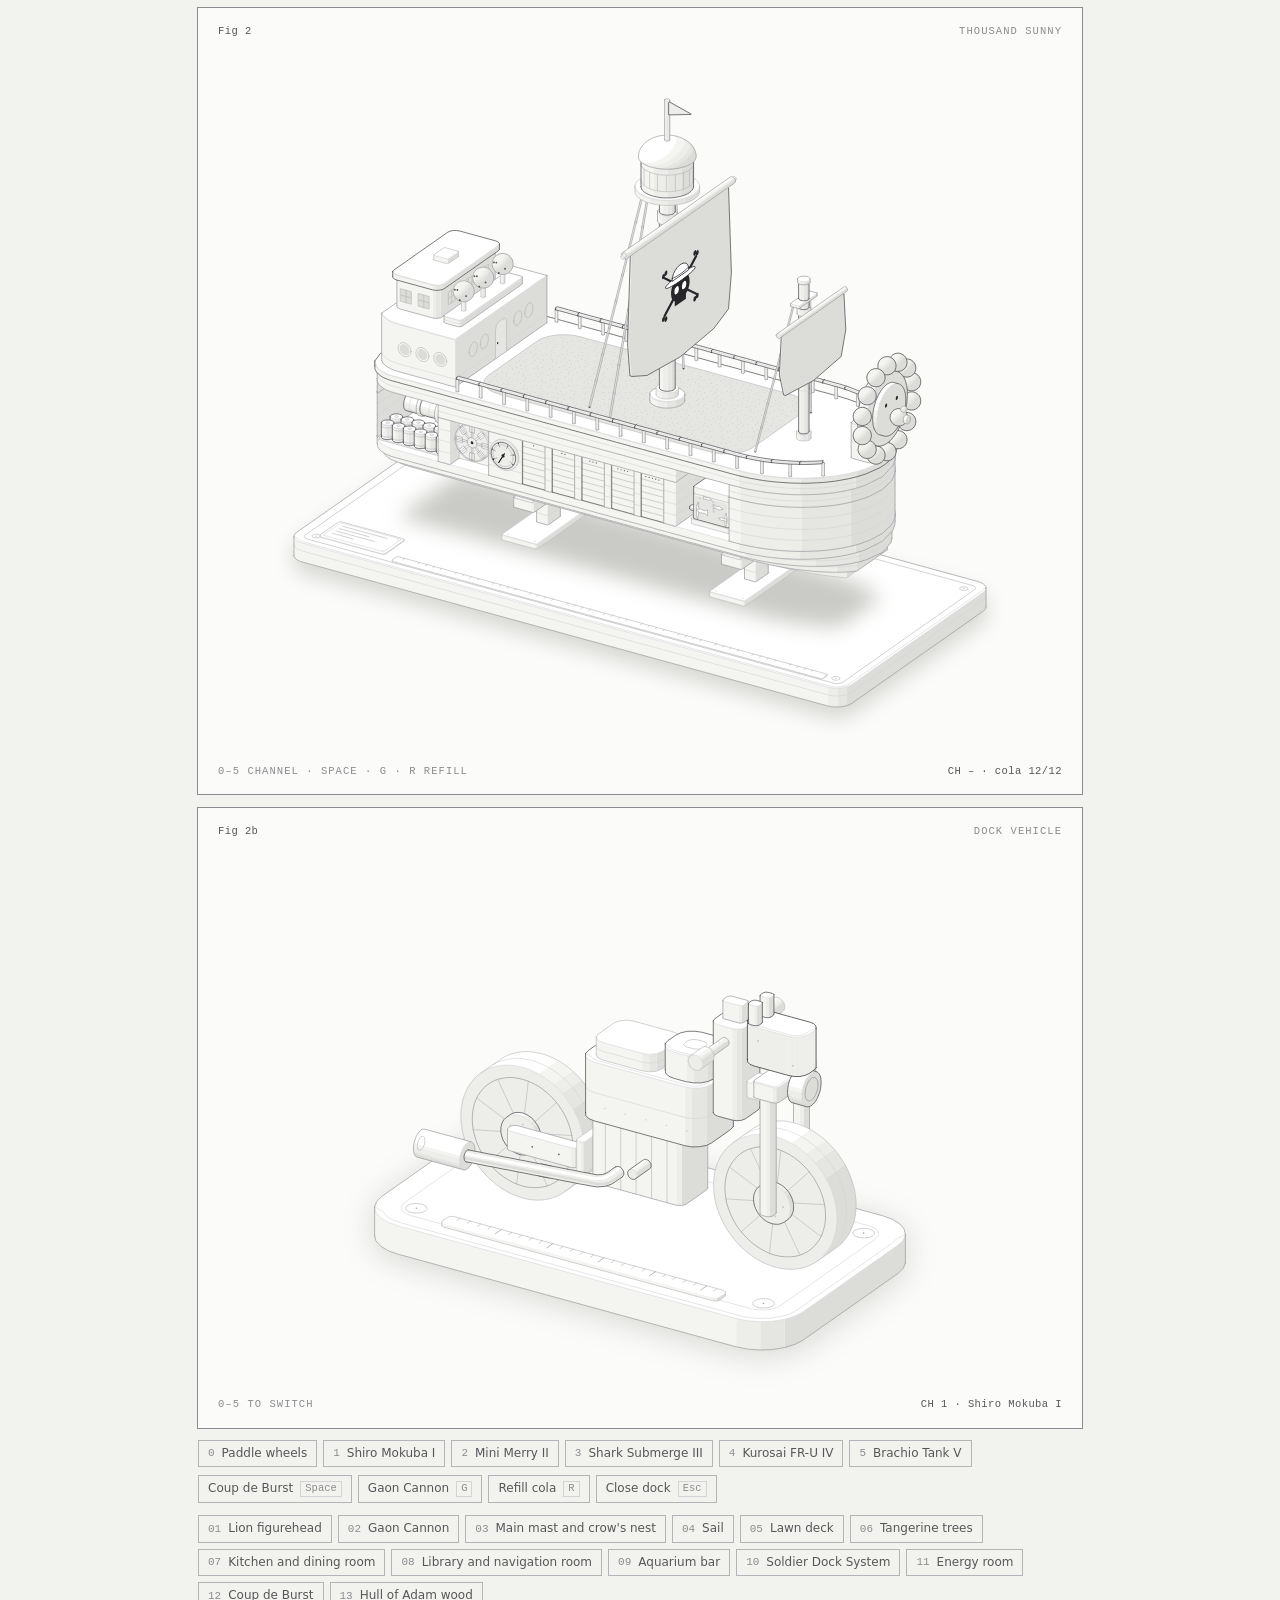
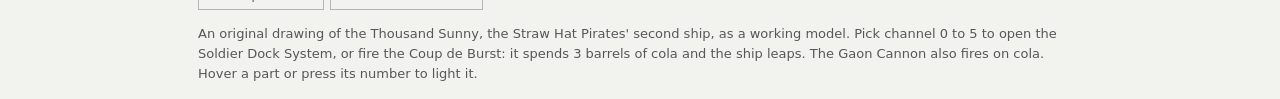
==== commit f03fc0e3: "サニー号の解剖図を強化: 噴射の表現、2本目のマスト、乗り物の詳細図 - クー・ド・バーストの空気噴射と、新しいガオン砲(G キー)を WebGL で描く。WebGL が使えない端末用の SVG 表示" ====
--- a/ships/sunny/sunny-en-light.html
+++ b/ships/sunny/sunny-en-light.html
@@ -167,7 +167,29 @@
 @media (max-width:560px){.sn-legend button{font-size:11.5px;padding:4px 7px}}
 .sn-shadow{fill-opacity:.45}
 @media (max-width:560px){.iso-plate{overflow:hidden}.sn-stage .iso-svg{width:120%;max-width:none;margin:-4% -10% -2%}}
-</style><figure class="iso-figure sn-figure"><div class="iso-plate"><div class="iso-plate-corners" aria-hidden="true"><span class="iso-plate-corner" data-corner="fig">Fig 2</span><span class="iso-plate-corner" data-corner="title">Thousand Sunny</span><span class="iso-plate-corner" data-corner="hint">0–5 channel · space fire · R refill</span><span class="iso-plate-corner" data-corner="readout" data-readout></span></div><div class="iso-stage sn-stage" tabindex="0" role="group" aria-label="Thousand Sunny model. Number keys 0 to 5 pick a dock channel, space fires the Coup de Burst, R refills the cola."><svg xmlns="http://www.w3.org/2000/svg" class="iso-svg" viewBox="0 0 760 620" role="img" aria-label="An isometric drawing of the Thousand Sunny as a working model on a display stand: the lion figurehead at the bow, a lawn deck with the main mast and crow's nest, a two-storey cabin with tangerine trees at the stern. On the starboard side are the five bay doors of the Soldier Dock System, the paddle wheel well and a channel dial. Cutaways at the stern and near the bow show the cola barrels and the Coup de Burst barrel in the energy room, and the tank of the aquarium bar."><defs><clipPath id="sn-bay1"><path d="M154 428.4L272 345.5L293.6 351.5L293.6 391.5L175.6 474.3L154 468.4Z"/></clipPath><clipPath id="sn-bay2"><path d="M181 435.8L299 352.9L320.6 358.9L320.6 398.9L202.6 481.7L181 475.8Z"/></clipPath><clipPath id="sn-bay3"><path d="M208 443.2L326 360.3L347.6 366.2L347.6 406.3L229.6 489.1L208 483.2Z"/></clipPath><clipPath id="sn-bay4"><path d="M235 450.5L353 367.7L374.6 373.6L374.6 413.7L256.5 496.5L235 490.6Z"/></clipPath><clipPath id="sn-bay5"><path d="M261.9 457.9L380 375.1L401.6 381L401.6 421.1L283.5 503.9L261.9 498Z"/></clipPath><clipPath id="sn-niche"><path d="M89.2 410.6L207.3 327.8L242.4 337.4L242.4 377.5L124.3 460.3L89.2 450.7Z"/></clipPath></defs><path class="iso-halo" d="M65.4 440.6L65.6 439.2L66.4 437.9L67.8 436.7L187.5 352.7L189.4 351.6L191.8 350.7L194.5 350L197.4 349.6L200.5 349.4L203.6 349.5L206.6 349.8L209.4 350.4L687.2 481.3L689.6 482.1L691.7 483.2L693.3 484.4L694.2 485.6L694.6 487L694.6 504.2L694.4 505.5L693.6 506.9L692.2 508.1L572.5 592.1L570.6 593.2L568.2 594.1L565.5 594.7L562.6 595.2L559.5 595.4L556.4 595.3L553.4 594.9L550.6 594.3L72.8 463.4L70.4 462.6L68.3 461.6L66.7 460.4L65.8 459.1L65.4 457.7Z"/><g class="iso-solid"><path class="iso-fill" d="M195.4 384.1L196.1 382.9L197.3 381.7L199.1 380.7L201.3 380L203.9 379.4L206.6 379.1L209.5 379.1L212.3 379.4L214.8 380L217.1 380.7L218.9 381.7L220.1 382.8L220.7 384L220.7 385.3L220.7 387.6L220.1 388.8L218.9 389.9L217.1 390.9L214.9 391.7L212.3 392.2L209.5 392.5L206.7 392.5L203.9 392.2L201.3 391.7L199.1 390.9L197.3 390L196.1 388.8L195.4 387.6L195.4 386.4Z"/><path class="iso-shade" data-shade="0" d="M218.9 389.9L217.1 390.9L217.1 388.6L218.9 387.6ZM217.1 390.9L214.9 391.7L214.9 389.4L217.1 388.6ZM220.7 387.6L220.1 388.8L220.1 386.5L220.7 385.3ZM220.1 388.8L218.9 389.9L218.9 387.6L220.1 386.5Z"/><path class="iso-shade" data-shade="1" d="M214.9 391.7L212.3 392.2L212.3 389.9L214.9 389.4ZM212.3 392.2L209.5 392.5L209.5 390.2L212.3 389.9ZM209.5 392.5L206.7 392.5L206.7 390.2L209.5 390.2Z"/><path class="iso-shade" data-shade="2" d="M206.7 392.5L203.9 392.2L203.9 390L206.7 390.2ZM203.9 392.2L201.3 391.7L201.3 389.4L203.9 390Z"/><path class="iso-shade" data-shade="3" d="M201.3 391.7L199.1 390.9L199.1 388.6L201.3 389.4ZM199.1 390.9L197.3 390L197.3 387.7L199.1 388.6ZM197.3 390L196.1 388.8L196.1 386.5L197.3 387.7ZM196.1 388.8L195.4 387.6L195.4 385.3L196.1 386.5ZM195.4 387.6L195.4 386.4L195.4 384.1L195.4 385.3Z"/><path class="iso-top" d="M218.9 387.6L217.1 388.6L214.9 389.4L212.3 389.9L209.5 390.2L206.7 390.2L203.9 390L201.3 389.4L199.1 388.6L197.3 387.7L196.1 386.5L195.4 385.3L195.4 384.1L196.1 382.9L197.3 381.7L199.1 380.7L201.3 380L203.9 379.4L206.6 379.1L209.5 379.1L212.3 379.4L214.8 380L217.1 380.7L218.9 381.7L220.1 382.8L220.7 384L220.7 385.3L220.1 386.5Z"/><path class="iso-line iso-crease" data-tone="faint" d="M220.7 385.3L220.1 386.5L218.9 387.6L217.1 388.6L214.9 389.4L212.3 389.9L209.5 390.2L206.7 390.2L203.9 390L201.3 389.4L199.1 388.6L197.3 387.7L196.1 386.5L195.4 385.3L195.4 384.1"/><path class="iso-line iso-edge" data-tone="lo" d="M195.4 384.1L196.1 382.9L197.3 381.7L199.1 380.7L201.3 380L203.9 379.4L206.6 379.1L209.5 379.1L212.3 379.4L214.8 380L217.1 380.7L218.9 381.7L220.1 382.8L220.7 384L220.7 385.3M220.7 387.6L220.1 388.8L218.9 389.9L217.1 390.9L214.9 391.7L212.3 392.2L209.5 392.5L206.7 392.5L203.9 392.2L201.3 391.7L199.1 390.9L197.3 390L196.1 388.8L195.4 387.6L195.4 386.4M195.4 384.1L195.4 386.4M220.7 385.3L220.7 387.6"/></g><g class="iso-solid"><path class="iso-fill" d="M198.3 379.3L198.8 378.4L199.7 377.5L201.1 376.8L202.8 376.2L204.8 375.7L207 375.5L209.2 375.5L211.3 375.7L213.3 376.2L215.1 376.8L216.4 377.5L217.4 378.4L217.9 379.3L217.9 380.3L217.9 385.2L217.4 386.1L216.5 387L215.1 387.7L213.4 388.3L211.4 388.8L209.2 389L207 389L204.9 388.8L202.9 388.4L201.1 387.8L199.8 387L198.8 386.1L198.3 385.2L198.3 384.2Z"/><path class="iso-shade" data-shade="0" d="M216.5 387L215.1 387.7L215.1 382.9L216.5 382.1ZM215.1 387.7L213.4 388.3L213.4 383.5L215.1 382.9ZM217.9 385.2L217.4 386.1L217.4 381.2L217.9 380.3ZM217.4 386.1L216.5 387L216.5 382.1L217.4 381.2Z"/><path class="iso-shade" data-shade="1" d="M213.4 388.3L211.4 388.8L211.4 383.9L213.4 383.5ZM211.4 388.8L209.2 389L209.2 384.1L211.4 383.9ZM209.2 389L207 389L207 384.1L209.2 384.1Z"/><path class="iso-shade" data-shade="2" d="M207 389L204.9 388.8L204.9 383.9L207 384.1ZM204.9 388.8L202.9 388.4L202.9 383.5L204.9 383.9Z"/><path class="iso-shade" data-shade="3" d="M202.9 388.4L201.1 387.8L201.1 382.9L202.9 383.5ZM201.1 387.8L199.8 387L199.8 382.1L201.1 382.9ZM199.8 387L198.8 386.1L198.8 381.3L199.8 382.1ZM198.8 386.1L198.3 385.2L198.3 380.3L198.8 381.3ZM198.3 385.2L198.3 384.2L198.3 379.3L198.3 380.3Z"/><path class="iso-top" d="M216.5 382.1L215.1 382.9L213.4 383.5L211.4 383.9L209.2 384.1L207 384.1L204.9 383.9L202.9 383.5L201.1 382.9L199.8 382.1L198.8 381.3L198.3 380.3L198.3 379.3L198.8 378.4L199.7 377.5L201.1 376.8L202.8 376.2L204.8 375.7L207 375.5L209.2 375.5L211.3 375.7L213.3 376.2L215.1 376.8L216.4 377.5L217.4 378.4L217.9 379.3L217.9 380.3L217.4 381.2Z"/><path class="iso-line iso-crease" data-tone="faint" d="M217.9 380.3L217.4 381.2L216.5 382.1L215.1 382.9L213.4 383.5L211.4 383.9L209.2 384.1L207 384.1L204.9 383.9L202.9 383.5L201.1 382.9L199.8 382.1L198.8 381.3L198.3 380.3L198.3 379.3"/><path class="iso-line iso-edge" data-tone="mid" d="M198.3 379.3L198.8 378.4L199.7 377.5L201.1 376.8L202.8 376.2L204.8 375.7L207 375.5L209.2 375.5L211.3 375.7L213.3 376.2L215.1 376.8L216.4 377.5L217.4 378.4L217.9 379.3L217.9 380.3M217.9 385.2L217.4 386.1L216.5 387L215.1 387.7L213.4 388.3L211.4 388.8L209.2 389L207 389L204.9 388.8L202.9 388.4L201.1 387.8L199.8 387L198.8 386.1L198.3 385.2L198.3 384.2M198.3 379.3L198.3 384.2M217.9 380.3L217.9 385.2"/></g><g class="iso-solid"><path class="iso-fill" d="M99.3 451.5L99.9 450.3L101.2 449.2L102.9 448.2L105.2 447.4L107.7 446.9L110.5 446.6L113.4 446.6L116.1 446.9L118.7 447.4L120.9 448.2L122.7 449.1L124 450.3L124.6 451.5L124.6 452.7L124.6 455L124 456.2L122.8 457.4L121 458.4L118.8 459.1L116.2 459.7L113.4 460L110.6 460L107.8 459.7L105.2 459.1L103 458.4L101.2 457.4L100 456.3L99.3 455.1L99.3 453.8Z"/><path class="iso-shade" data-shade="0" d="M122.8 457.4L121 458.4L121 456.1L122.8 455.1ZM121 458.4L118.8 459.1L118.8 456.8L121 456.1ZM124.6 455L124 456.2L124 454L124.6 452.7ZM124 456.2L122.8 457.4L122.8 455.1L124 454Z"/><path class="iso-shade" data-shade="1" d="M118.8 459.1L116.2 459.7L116.2 457.4L118.8 456.8ZM116.2 459.7L113.4 460L113.4 457.7L116.2 457.4ZM113.4 460L110.6 460L110.6 457.7L113.4 457.7Z"/><path class="iso-shade" data-shade="2" d="M110.6 460L107.8 459.7L107.8 457.4L110.6 457.7ZM107.8 459.7L105.2 459.1L105.2 456.9L107.8 457.4Z"/><path class="iso-shade" data-shade="3" d="M105.2 459.1L103 458.4L103 456.1L105.2 456.9ZM103 458.4L101.2 457.4L101.2 455.1L103 456.1ZM101.2 457.4L100 456.3L100 454L101.2 455.1ZM100 456.3L99.3 455.1L99.3 452.8L100 454ZM99.3 455.1L99.3 453.8L99.3 451.5L99.3 452.8Z"/><path class="iso-top" d="M122.8 455.1L121 456.1L118.8 456.8L116.2 457.4L113.4 457.7L110.6 457.7L107.8 457.4L105.2 456.9L103 456.1L101.2 455.1L100 454L99.3 452.8L99.3 451.5L99.9 450.3L101.2 449.2L102.9 448.2L105.2 447.4L107.7 446.9L110.5 446.6L113.4 446.6L116.1 446.9L118.7 447.4L120.9 448.2L122.7 449.1L124 450.3L124.6 451.5L124.6 452.7L124 454Z"/><path class="iso-line iso-crease" data-tone="faint" d="M124.6 452.7L124 454L122.8 455.1L121 456.1L118.8 456.8L116.2 457.4L113.4 457.7L110.6 457.7L107.8 457.4L105.2 456.9L103 456.1L101.2 455.1L100 454L99.3 452.8L99.3 451.5"/><path class="iso-line iso-edge" data-tone="lo" d="M99.3 451.5L99.9 450.3L101.2 449.2L102.9 448.2L105.2 447.4L107.7 446.9L110.5 446.6L113.4 446.6L116.1 446.9L118.7 447.4L120.9 448.2L122.7 449.1L124 450.3L124.6 451.5L124.6 452.7M124.6 455L124 456.2L122.8 457.4L121 458.4L118.8 459.1L116.2 459.7L113.4 460L110.6 460L107.8 459.7L105.2 459.1L103 458.4L101.2 457.4L100 456.3L99.3 455.1L99.3 453.8M99.3 451.5L99.3 453.8M124.6 452.7L124.6 455"/></g><g class="iso-solid"><path class="iso-fill" d="M102.1 446.8L102.6 445.8L103.6 445L105 444.2L106.7 443.6L108.7 443.2L110.8 443L113 443L115.2 443.2L117.2 443.6L118.9 444.2L120.3 445L121.3 445.8L121.8 446.8L121.8 447.7L121.8 452.6L121.3 453.5L120.3 454.4L119 455.2L117.2 455.8L115.2 456.2L113.1 456.4L110.9 456.4L108.7 456.2L106.7 455.8L105 455.2L103.6 454.4L102.7 453.6L102.2 452.6L102.1 451.7Z"/><path class="iso-shade" data-shade="0" d="M120.3 454.4L119 455.2L119 450.3L120.3 449.6ZM119 455.2L117.2 455.8L117.2 450.9L119 450.3ZM121.8 452.6L121.3 453.5L121.3 448.7L121.8 447.7ZM121.3 453.5L120.3 454.4L120.3 449.6L121.3 448.7Z"/><path class="iso-shade" data-shade="1" d="M117.2 455.8L115.2 456.2L115.2 451.3L117.2 450.9ZM115.2 456.2L113.1 456.4L113.1 451.6L115.2 451.3ZM113.1 456.4L110.9 456.4L110.9 451.6L113.1 451.6Z"/><path class="iso-shade" data-shade="2" d="M110.9 456.4L108.7 456.2L108.7 451.4L110.9 451.6ZM108.7 456.2L106.7 455.8L106.7 450.9L108.7 451.4Z"/><path class="iso-shade" data-shade="3" d="M106.7 455.8L105 455.2L105 450.3L106.7 450.9ZM105 455.2L103.6 454.4L103.6 449.6L105 450.3ZM103.6 454.4L102.7 453.6L102.7 448.7L103.6 449.6ZM102.7 453.6L102.2 452.6L102.2 447.8L102.7 448.7ZM102.2 452.6L102.1 451.7L102.1 446.8L102.2 447.8Z"/><path class="iso-top" d="M120.3 449.6L119 450.3L117.2 450.9L115.2 451.3L113.1 451.6L110.9 451.6L108.7 451.4L106.7 450.9L105 450.3L103.6 449.6L102.7 448.7L102.2 447.8L102.1 446.8L102.6 445.8L103.6 445L105 444.2L106.7 443.6L108.7 443.2L110.8 443L113 443L115.2 443.2L117.2 443.6L118.9 444.2L120.3 445L121.3 445.8L121.8 446.8L121.8 447.7L121.3 448.7Z"/><path class="iso-line iso-crease" data-tone="faint" d="M121.8 447.7L121.3 448.7L120.3 449.6L119 450.3L117.2 450.9L115.2 451.3L113.1 451.6L110.9 451.6L108.7 451.4L106.7 450.9L105 450.3L103.6 449.6L102.7 448.7L102.2 447.8L102.1 446.8"/><path class="iso-line iso-edge" data-tone="mid" d="M102.1 446.8L102.6 445.8L103.6 445L105 444.2L106.7 443.6L108.7 443.2L110.8 443L113 443L115.2 443.2L117.2 443.6L118.9 444.2L120.3 445L121.3 445.8L121.8 446.8L121.8 447.7M121.8 452.6L121.3 453.5L120.3 454.4L119 455.2L117.2 455.8L115.2 456.2L113.1 456.4L110.9 456.4L108.7 456.2L106.7 455.8L105 455.2L103.6 454.4L102.7 453.6L102.2 452.6L102.1 451.7M102.1 446.8L102.1 451.7M121.8 447.7L121.8 452.6"/></g><g class="iso-solid"><path class="iso-fill" d="M635.4 504.6L636 503.4L637.2 502.2L639 501.3L641.2 500.5L643.8 499.9L646.6 499.7L649.4 499.7L652.2 499.9L654.8 500.5L657 501.2L658.8 502.2L660 503.3L660.7 504.6L660.7 505.8L660.7 508.1L660.1 509.3L658.8 510.4L657.1 511.4L654.8 512.2L652.3 512.7L649.5 513L646.6 513L643.9 512.8L641.3 512.2L639.1 511.4L637.3 510.5L636 509.3L635.4 508.1L635.4 506.9Z"/><path class="iso-shade" data-shade="0" d="M658.8 510.4L657.1 511.4L657.1 509.1L658.8 508.2ZM657.1 511.4L654.8 512.2L654.8 509.9L657.1 509.1ZM660.7 508.1L660.1 509.3L660.1 507L660.7 505.8ZM660.1 509.3L658.8 510.4L658.8 508.2L660.1 507Z"/><path class="iso-shade" data-shade="1" d="M654.8 512.2L652.3 512.7L652.3 510.5L654.8 509.9ZM652.3 512.7L649.5 513L649.5 510.7L652.3 510.5ZM649.5 513L646.6 513L646.6 510.7L649.5 510.7Z"/><path class="iso-shade" data-shade="2" d="M646.6 513L643.9 512.8L643.9 510.5L646.6 510.7ZM643.9 512.8L641.3 512.2L641.3 509.9L643.9 510.5Z"/><path class="iso-shade" data-shade="3" d="M641.3 512.2L639.1 511.4L639.1 509.2L641.3 509.9ZM639.1 511.4L637.3 510.5L637.3 508.2L639.1 509.2ZM637.3 510.5L636 509.3L636 507.1L637.3 508.2ZM636 509.3L635.4 508.1L635.4 505.8L636 507.1ZM635.4 508.1L635.4 506.9L635.4 504.6L635.4 505.8Z"/><path class="iso-top" d="M658.8 508.2L657.1 509.1L654.8 509.9L652.3 510.5L649.5 510.7L646.6 510.7L643.9 510.5L641.3 509.9L639.1 509.2L637.3 508.2L636 507.1L635.4 505.8L635.4 504.6L636 503.4L637.2 502.2L639 501.3L641.2 500.5L643.8 499.9L646.6 499.7L649.4 499.7L652.2 499.9L654.8 500.5L657 501.2L658.8 502.2L660 503.3L660.7 504.6L660.7 505.8L660.1 507Z"/><path class="iso-line iso-crease" data-tone="faint" d="M660.7 505.8L660.1 507L658.8 508.2L657.1 509.1L654.8 509.9L652.3 510.5L649.5 510.7L646.6 510.7L643.9 510.5L641.3 509.9L639.1 509.2L637.3 508.2L636 507.1L635.4 505.8L635.4 504.6"/><path class="iso-line iso-edge" data-tone="lo" d="M635.4 504.6L636 503.4L637.2 502.2L639 501.3L641.2 500.5L643.8 499.9L646.6 499.7L649.4 499.7L652.2 499.9L654.8 500.5L657 501.2L658.8 502.2L660 503.3L660.7 504.6L660.7 505.8M660.7 508.1L660.1 509.3L658.8 510.4L657.1 511.4L654.8 512.2L652.3 512.7L649.5 513L646.6 513L643.9 512.8L641.3 512.2L639.1 511.4L637.3 510.5L636 509.3L635.4 508.1L635.4 506.9M635.4 504.6L635.4 506.9M660.7 505.8L660.7 508.1"/></g><g class="iso-solid"><path class="iso-fill" d="M638.2 499.9L638.7 498.9L639.7 498L641 497.3L642.8 496.7L644.8 496.3L646.9 496L649.1 496L651.3 496.2L653.3 496.7L655 497.3L656.4 498L657.3 498.9L657.8 499.8L657.9 500.8L657.9 505.7L657.4 506.6L656.4 507.5L655 508.2L653.3 508.9L651.3 509.3L649.2 509.5L647 509.5L644.8 509.3L642.8 508.9L641.1 508.3L639.7 507.5L638.7 506.6L638.2 505.7L638.2 504.7Z"/><path class="iso-shade" data-shade="0" d="M656.4 507.5L655 508.2L655 503.4L656.4 502.6ZM655 508.2L653.3 508.9L653.3 504L655 503.4ZM657.9 505.7L657.4 506.6L657.4 501.8L657.9 500.8ZM657.4 506.6L656.4 507.5L656.4 502.6L657.4 501.8Z"/><path class="iso-shade" data-shade="1" d="M653.3 508.9L651.3 509.3L651.3 504.4L653.3 504ZM651.3 509.3L649.2 509.5L649.2 504.6L651.3 504.4ZM649.2 509.5L647 509.5L647 504.6L649.2 504.6Z"/><path class="iso-shade" data-shade="2" d="M647 509.5L644.8 509.3L644.8 504.4L647 504.6ZM644.8 509.3L642.8 508.9L642.8 504L644.8 504.4Z"/><path class="iso-shade" data-shade="3" d="M642.8 508.9L641.1 508.3L641.1 503.4L642.8 504ZM641.1 508.3L639.7 507.5L639.7 502.6L641.1 503.4ZM639.7 507.5L638.7 506.6L638.7 501.8L639.7 502.6ZM638.7 506.6L638.2 505.7L638.2 500.8L638.7 501.8ZM638.2 505.7L638.2 504.7L638.2 499.9L638.2 500.8Z"/><path class="iso-top" d="M656.4 502.6L655 503.4L653.3 504L651.3 504.4L649.2 504.6L647 504.6L644.8 504.4L642.8 504L641.1 503.4L639.7 502.6L638.7 501.8L638.2 500.8L638.2 499.9L638.7 498.9L639.7 498L641 497.3L642.8 496.7L644.8 496.3L646.9 496L649.1 496L651.3 496.2L653.3 496.7L655 497.3L656.4 498L657.3 498.9L657.8 499.8L657.9 500.8L657.4 501.8Z"/><path class="iso-line iso-crease" data-tone="faint" d="M657.9 500.8L657.4 501.8L656.4 502.6L655 503.4L653.3 504L651.3 504.4L649.2 504.6L647 504.6L644.8 504.4L642.8 504L641.1 503.4L639.7 502.6L638.7 501.8L638.2 500.8L638.2 499.9"/><path class="iso-line iso-edge" data-tone="mid" d="M638.2 499.9L638.7 498.9L639.7 498L641 497.3L642.8 496.7L644.8 496.3L646.9 496L649.1 496L651.3 496.2L653.3 496.7L655 497.3L656.4 498L657.3 498.9L657.8 499.8L657.9 500.8M657.9 505.7L657.4 506.6L656.4 507.5L655 508.2L653.3 508.9L651.3 509.3L649.2 509.5L647 509.5L644.8 509.3L642.8 508.9L641.1 508.3L639.7 507.5L638.7 506.6L638.2 505.7L638.2 504.7M638.2 499.9L638.2 504.7M657.9 500.8L657.9 505.7"/></g><g class="iso-solid"><path class="iso-fill" d="M539.3 572L539.9 570.8L541.1 569.7L542.9 568.7L545.1 567.9L547.7 567.4L550.5 567.1L553.3 567.1L556.1 567.4L558.7 567.9L560.9 568.7L562.7 569.7L563.9 570.8L564.6 572L564.6 573.3L564.6 575.5L563.9 576.8L562.7 577.9L560.9 578.9L558.7 579.6L556.1 580.2L553.4 580.5L550.5 580.5L547.7 580.2L545.2 579.7L542.9 578.9L541.1 577.9L539.9 576.8L539.3 575.6L539.3 574.3Z"/><path class="iso-shade" data-shade="0" d="M562.7 577.9L560.9 578.9L560.9 576.6L562.7 575.6ZM560.9 578.9L558.7 579.6L558.7 577.4L560.9 576.6ZM564.6 575.5L563.9 576.8L563.9 574.5L564.6 573.3ZM563.9 576.8L562.7 577.9L562.7 575.6L563.9 574.5Z"/><path class="iso-shade" data-shade="1" d="M558.7 579.6L556.1 580.2L556.1 577.9L558.7 577.4ZM556.1 580.2L553.4 580.5L553.4 578.2L556.1 577.9ZM553.4 580.5L550.5 580.5L550.5 578.2L553.4 578.2Z"/><path class="iso-shade" data-shade="2" d="M550.5 580.5L547.7 580.2L547.7 577.9L550.5 578.2ZM547.7 580.2L545.2 579.7L545.2 577.4L547.7 577.9Z"/><path class="iso-shade" data-shade="3" d="M545.2 579.7L542.9 578.9L542.9 576.6L545.2 577.4ZM542.9 578.9L541.1 577.9L541.1 575.6L542.9 576.6ZM541.1 577.9L539.9 576.8L539.9 574.5L541.1 575.6ZM539.9 576.8L539.3 575.6L539.3 573.3L539.9 574.5ZM539.3 575.6L539.3 574.3L539.3 572L539.3 573.3Z"/><path class="iso-top" d="M562.7 575.6L560.9 576.6L558.7 577.4L556.1 577.9L553.4 578.2L550.5 578.2L547.7 577.9L545.2 577.4L542.9 576.6L541.1 575.6L539.9 574.5L539.3 573.3L539.3 572L539.9 570.8L541.1 569.7L542.9 568.7L545.1 567.9L547.7 567.4L550.5 567.1L553.3 567.1L556.1 567.4L558.7 567.9L560.9 568.7L562.7 569.7L563.9 570.8L564.6 572L564.6 573.3L563.9 574.5Z"/><path class="iso-line iso-crease" data-tone="faint" d="M564.6 573.3L563.9 574.5L562.7 575.6L560.9 576.6L558.7 577.4L556.1 577.9L553.4 578.2L550.5 578.2L547.7 577.9L545.2 577.4L542.9 576.6L541.1 575.6L539.9 574.5L539.3 573.3L539.3 572"/><path class="iso-line iso-edge" data-tone="lo" d="M539.3 572L539.9 570.8L541.1 569.7L542.9 568.7L545.1 567.9L547.7 567.4L550.5 567.1L553.3 567.1L556.1 567.4L558.7 567.9L560.9 568.7L562.7 569.7L563.9 570.8L564.6 572L564.6 573.3M564.6 575.5L563.9 576.8L562.7 577.9L560.9 578.9L558.7 579.6L556.1 580.2L553.4 580.5L550.5 580.5L547.7 580.2L545.2 579.7L542.9 578.9L541.1 577.9L539.9 576.8L539.3 575.6L539.3 574.3M539.3 572L539.3 574.3M564.6 573.3L564.6 575.5"/></g><g class="iso-solid"><path class="iso-fill" d="M542.1 567.3L542.6 566.4L543.5 565.5L544.9 564.7L546.6 564.1L548.6 563.7L550.8 563.5L553 563.5L555.1 563.7L557.1 564.1L558.9 564.7L560.2 565.5L561.2 566.3L561.7 567.3L561.7 568.3L561.7 573.1L561.2 574.1L560.3 574.9L558.9 575.7L557.2 576.3L555.2 576.7L553 576.9L550.8 576.9L548.7 576.7L546.7 576.3L544.9 575.7L543.6 575L542.6 574.1L542.1 573.1L542.1 572.2Z"/><path class="iso-shade" data-shade="0" d="M560.3 574.9L558.9 575.7L558.9 570.8L560.3 570.1ZM558.9 575.7L557.2 576.3L557.2 571.4L558.9 570.8ZM561.7 573.1L561.2 574.1L561.2 569.2L561.7 568.3ZM561.2 574.1L560.3 574.9L560.3 570.1L561.2 569.2Z"/><path class="iso-shade" data-shade="1" d="M557.2 576.3L555.2 576.7L555.2 571.9L557.2 571.4ZM555.2 576.7L553 576.9L553 572.1L555.2 571.9ZM553 576.9L550.8 576.9L550.8 572.1L553 572.1Z"/><path class="iso-shade" data-shade="2" d="M550.8 576.9L548.7 576.7L548.7 571.9L550.8 572.1ZM548.7 576.7L546.7 576.3L546.7 571.4L548.7 571.9Z"/><path class="iso-shade" data-shade="3" d="M546.7 576.3L544.9 575.7L544.9 570.8L546.7 571.4ZM544.9 575.7L543.6 575L543.6 570.1L544.9 570.8ZM543.6 575L542.6 574.1L542.6 569.2L543.6 570.1ZM542.6 574.1L542.1 573.1L542.1 568.3L542.6 569.2ZM542.1 573.1L542.1 572.2L542.1 567.3L542.1 568.3Z"/><path class="iso-top" d="M560.3 570.1L558.9 570.8L557.2 571.4L555.2 571.9L553 572.1L550.8 572.1L548.7 571.9L546.7 571.4L544.9 570.8L543.6 570.1L542.6 569.2L542.1 568.3L542.1 567.3L542.6 566.4L543.5 565.5L544.9 564.7L546.6 564.1L548.6 563.7L550.8 563.5L553 563.5L555.1 563.7L557.1 564.1L558.9 564.7L560.2 565.5L561.2 566.3L561.7 567.3L561.7 568.3L561.2 569.2Z"/><path class="iso-line iso-crease" data-tone="faint" d="M561.7 568.3L561.2 569.2L560.3 570.1L558.9 570.8L557.2 571.4L555.2 571.9L553 572.1L550.8 572.1L548.7 571.9L546.7 571.4L544.9 570.8L543.6 570.1L542.6 569.2L542.1 568.3L542.1 567.3"/><path class="iso-line iso-edge" data-tone="mid" d="M542.1 567.3L542.6 566.4L543.5 565.5L544.9 564.7L546.6 564.1L548.6 563.7L550.8 563.5L553 563.5L555.1 563.7L557.1 564.1L558.9 564.7L560.2 565.5L561.2 566.3L561.7 567.3L561.7 568.3M561.7 573.1L561.2 574.1L560.3 574.9L558.9 575.7L557.2 576.3L555.2 576.7L553 576.9L550.8 576.9L548.7 576.7L546.7 576.3L544.9 575.7L543.6 575L542.6 574.1L542.1 573.1L542.1 572.2M542.1 567.3L542.1 572.2M561.7 568.3L561.7 573.1"/></g><g class="iso-solid"><path class="iso-fill" d="M65.4 433.4L65.6 432.1L66.4 430.7L67.8 429.5L187.5 345.5L189.4 344.4L191.8 343.5L194.5 342.8L197.4 342.4L200.5 342.2L203.6 342.3L206.6 342.7L209.4 343.3L687.2 474.1L689.6 475L691.7 476L693.3 477.2L694.2 478.5L694.6 479.9L694.6 497L694.4 498.4L693.6 499.7L692.2 500.9L572.5 584.9L570.6 586L568.2 586.9L565.5 587.6L562.6 588L559.5 588.2L556.4 588.1L553.4 587.8L550.6 587.2L72.8 456.3L70.4 455.5L68.3 454.4L66.7 453.2L65.8 451.9L65.4 450.6Z"/><path class="iso-shade" data-shade="0" d="M694.6 497L694.4 498.4L694.4 481.2L694.6 479.9ZM694.4 498.4L693.6 499.7L693.6 482.5L694.4 481.2ZM693.6 499.7L692.2 500.9L692.2 483.8L693.6 482.5ZM692.2 500.9L572.5 584.9L572.5 567.8L692.2 483.8ZM572.5 584.9L570.6 586L570.6 568.9L572.5 567.8ZM570.6 586L568.2 586.9L568.2 569.8L570.6 568.9Z"/><path class="iso-shade" data-shade="1" d="M568.2 586.9L565.5 587.6L565.5 570.4L568.2 569.8ZM565.5 587.6L562.6 588L562.6 570.9L565.5 570.4ZM562.6 588L559.5 588.2L559.5 571L562.6 570.9Z"/><path class="iso-shade" data-shade="2" d="M559.5 588.2L556.4 588.1L556.4 571L559.5 571ZM556.4 588.1L553.4 587.8L553.4 570.6L556.4 571ZM553.4 587.8L550.6 587.2L550.6 570L553.4 570.6Z"/><path class="iso-shade" data-shade="3" d="M550.6 587.2L72.8 456.3L72.8 439.1L550.6 570ZM72.8 456.3L70.4 455.5L70.4 438.3L72.8 439.1ZM70.4 455.5L68.3 454.4L68.3 437.3L70.4 438.3ZM68.3 454.4L66.7 453.2L66.7 436.1L68.3 437.3ZM66.7 453.2L65.8 451.9L65.8 434.8L66.7 436.1ZM65.8 451.9L65.4 450.6L65.4 433.4L65.8 434.8Z"/><path class="iso-top" d="M687.2 474.1L689.6 475L691.7 476L693.3 477.2L694.2 478.5L694.6 479.9L694.4 481.2L693.6 482.5L692.2 483.8L572.5 567.8L570.6 568.9L568.2 569.8L565.5 570.4L562.6 570.9L559.5 571L556.4 571L553.4 570.6L550.6 570L72.8 439.1L70.4 438.3L68.3 437.3L66.7 436.1L65.8 434.8L65.4 433.4L65.6 432.1L66.4 430.7L67.8 429.5L187.5 345.5L189.4 344.4L191.8 343.5L194.5 342.8L197.4 342.4L200.5 342.2L203.6 342.3L206.6 342.7L209.4 343.3Z"/><path class="iso-line iso-crease" data-tone="faint" d="M694.6 479.9L694.4 481.2L693.6 482.5L692.2 483.8L572.5 567.8L570.6 568.9L568.2 569.8L565.5 570.4L562.6 570.9L559.5 571L556.4 571L553.4 570.6L550.6 570L72.8 439.1L70.4 438.3L68.3 437.3L66.7 436.1L65.8 434.8L65.4 433.4"/><path class="iso-line iso-bevel" data-tone="faint" d="M694.6 479.9L691.9 481L691.2 482.1L690 483.2L570.4 567.1L568.7 568.1L566.8 568.8L564.5 569.4L562 569.8L559.4 569.9L556.8 569.9L554.3 569.6L551.8 569L74.3 438.2L72.1 437.5L70.4 436.6L69.1 435.6L68.2 434.5L65.4 433.4"/><path class="iso-line" data-tone="faint" d="M694.6 487L694.4 488.4L693.6 489.7L692.2 490.9L572.5 574.9L570.6 576L568.2 576.9L565.5 577.6L562.6 578L559.5 578.2L556.4 578.1L553.4 577.7L550.6 577.1L72.8 446.3L70.4 445.4L68.3 444.4L66.7 443.2L65.8 441.9L65.4 440.6"/><path class="iso-line iso-edge" data-tone="mid" d="M65.4 433.4L65.6 432.1L66.4 430.7L67.8 429.5L187.5 345.5L189.4 344.4L191.8 343.5L194.5 342.8L197.4 342.4L200.5 342.2L203.6 342.3L206.6 342.7L209.4 343.3L687.2 474.1L689.6 475L691.7 476L693.3 477.2L694.2 478.5L694.6 479.9M694.6 497L694.4 498.4L693.6 499.7L692.2 500.9L572.5 584.9L570.6 586L568.2 586.9L565.5 587.6L562.6 588L559.5 588.2L556.4 588.1L553.4 587.8L550.6 587.2L72.8 456.3L70.4 455.5L68.3 454.4L66.7 453.2L65.8 451.9L65.4 450.6M694.6 479.9L694.6 497M65.4 433.4L65.4 450.6"/></g><path class="iso-line" data-tone="lo" d="M682.1 477.7L683.1 478L683.9 478.4L684.5 478.9L684.9 479.4L685.1 480L685 480.5L684.7 481.1L684.1 481.5L564.4 565.6L563.6 566L562.7 566.3L561.6 566.6L560.4 566.8L559.2 566.9L557.9 566.8L556.7 566.7L555.6 566.4L77.9 435.6L76.9 435.2L76.1 434.8L75.5 434.4L75.1 433.8L74.9 433.3L75 432.7L75.3 432.2L75.9 431.7L195.6 347.7L196.4 347.3L197.3 346.9L198.4 346.7L199.6 346.5L200.8 346.4L202.1 346.4L203.3 346.6L204.4 346.8Z"/><path class="iso-line" data-tone="lo" d="M205.3 352L204.2 352.5L202.9 352.8L201.4 352.8L200 352.5L198.9 352.1L198.3 351.5L198.2 350.8L198.8 350.2L199.8 349.8L201.2 349.5L202.6 349.5L204 349.7L205.1 350.2L205.7 350.7L205.8 351.4ZM677.6 481.4L676.6 481.9L675.2 482.1L673.7 482.2L672.3 481.9L671.2 481.5L670.6 480.9L670.6 480.2L671.1 479.6L672.1 479.1L673.5 478.9L675 478.9L676.4 479.1L677.5 479.5L678.1 480.1L678.1 480.8ZM88.9 433.7L87.9 434.1L86.5 434.4L85 434.4L83.6 434.2L82.5 433.7L81.9 433.1L81.9 432.5L82.4 431.9L83.4 431.4L84.8 431.1L86.3 431.1L87.7 431.3L88.8 431.8L89.4 432.4L89.4 433ZM561.2 563L560.2 563.5L558.8 563.8L557.4 563.8L556 563.6L554.9 563.1L554.3 562.5L554.2 561.9L554.7 561.3L555.8 560.8L557.1 560.5L558.6 560.5L560 560.7L561.1 561.2L561.7 561.8L561.8 562.4Z"/><g class="iso-dots" data-tone="mid"><circle cx="202" cy="351.1" r="0.5"/><circle cx="674.4" cy="480.5" r="0.5"/><circle cx="85.6" cy="432.8" r="0.5"/><circle cx="558" cy="562.1" r="0.5"/></g><g class="iso-solid"><path class="iso-fill" d="M154.9 454.6L155.1 454.2L158.5 451.9L159.1 451.6L159.9 451.5L160.7 451.6L549.4 558.1L549.9 558.4L550.1 558.7L550.1 559.6L549.9 559.9L546.5 562.3L545.9 562.5L545.1 562.6L544.3 562.5L155.7 456.1L155.1 455.8L154.9 455.4Z"/><path class="iso-shade" data-shade="0" d="M550.1 559.6L549.9 559.9L549.9 559.1L550.1 558.7ZM549.9 559.9L546.5 562.3L546.5 561.4L549.9 559.1ZM546.5 562.3L545.9 562.5L545.9 561.7L546.5 561.4Z"/><path class="iso-shade" data-shade="1" d="M545.9 562.5L545.1 562.6L545.1 561.8L545.9 561.7Z"/><path class="iso-shade" data-shade="2" d="M545.1 562.6L544.3 562.5L544.3 561.7L545.1 561.8Z"/><path class="iso-shade" data-shade="3" d="M544.3 562.5L155.7 456.1L155.7 455.2L544.3 561.7ZM155.7 456.1L155.1 455.8L155.1 454.9L155.7 455.2ZM155.1 455.8L154.9 455.4L154.9 454.6L155.1 454.9Z"/><path class="iso-top" d="M549.4 558.1L549.9 558.4L550.1 558.7L549.9 559.1L546.5 561.4L545.9 561.7L545.1 561.8L544.3 561.7L155.7 455.2L155.1 454.9L154.9 454.6L155.1 454.2L158.5 451.9L159.1 451.6L159.9 451.5L160.7 451.6Z"/><path class="iso-line iso-edge" data-tone="lo" d="M154.9 454.6L155.1 454.2L158.5 451.9L159.1 451.6L159.9 451.5L160.7 451.6L549.4 558.1L549.9 558.4L550.1 558.7M550.1 559.6L549.9 559.9L546.5 562.3L545.9 562.5L545.1 562.6L544.3 562.5L155.7 456.1L155.1 455.8L154.9 455.4M550.1 558.7L550.1 559.6M154.9 454.6L154.9 455.4"/></g><path class="iso-line" data-tone="lo" d="M166.1 453.1L164.6 454.2M179.6 456.8L178.1 457.9M186.4 458.7L184.8 459.7M193.1 460.5L191.6 461.6M199.8 462.4L198.3 463.4M213.3 466.1L211.8 467.1M220.1 467.9L218.6 469M226.8 469.8L225.3 470.8M233.6 471.6L232.1 472.7M247.1 475.3L245.6 476.4M253.8 477.2L252.3 478.2M260.6 479L259.1 480.1M267.3 480.9L265.8 481.9M280.8 484.5L279.3 485.6M287.6 486.4L286.1 487.5M294.3 488.2L292.8 489.3M301.1 490.1L299.5 491.2M314.6 493.8L313 494.9M321.3 495.6L319.8 496.7M328.1 497.5L326.5 498.6M334.8 499.3L333.3 500.4M348.3 503L346.8 504.1M355 504.9L353.5 505.9M361.8 506.7L360.3 507.8M368.5 508.6L367 509.6M382 512.3L380.5 513.3M388.8 514.1L387.3 515.2M395.5 516L394 517M402.3 517.8L400.8 518.9M415.8 521.5L414.3 522.6M422.5 523.4L421 524.4M429.3 525.2L427.8 526.3M436 527.1L434.5 528.1M449.5 530.8L448 531.8M456.3 532.6L454.7 533.7M463 534.5L461.5 535.5M469.8 536.3L468.2 537.4M483.3 540L481.7 541.1M490 541.8L488.5 542.9M496.7 543.7L495.2 544.8M503.5 545.5L502 546.6M517 549.2L515.5 550.3M523.7 551.1L522.2 552.2M530.5 552.9L529 554M537.2 554.8L535.7 555.8"/><g class="iso-solid"><path class="iso-fill" d="M89.2 432L89.5 431.5L105.7 420.2L106.6 419.8L107.7 419.7L108.8 419.9L164.4 435.1L165.2 435.5L165.4 436L165.4 437.1L165.1 437.6L148.9 448.9L148.1 449.3L146.9 449.4L145.8 449.3L90.2 434L89.4 433.7L89.2 433.2Z"/><path class="iso-shade" data-shade="0" d="M165.4 437.1L165.1 437.6L165.1 436.4L165.4 436ZM165.1 437.6L148.9 448.9L148.9 447.8L165.1 436.4ZM148.9 448.9L148.1 449.3L148.1 448.1L148.9 447.8Z"/><path class="iso-shade" data-shade="1" d="M148.1 449.3L146.9 449.4L146.9 448.3L148.1 448.1Z"/><path class="iso-shade" data-shade="2" d="M146.9 449.4L145.8 449.3L145.8 448.1L146.9 448.3Z"/><path class="iso-shade" data-shade="3" d="M145.8 449.3L90.2 434L90.2 432.9L145.8 448.1ZM90.2 434L89.4 433.7L89.4 432.5L90.2 432.9ZM89.4 433.7L89.2 433.2L89.2 432L89.4 432.5Z"/><path class="iso-top" d="M164.4 435.1L165.2 435.5L165.4 436L165.1 436.4L148.9 447.8L148.1 448.1L146.9 448.3L145.8 448.1L90.2 432.9L89.4 432.5L89.2 432L89.5 431.5L105.7 420.2L106.6 419.8L107.7 419.7L108.8 419.9Z"/><path class="iso-line iso-edge" data-tone="lo" d="M89.2 432L89.5 431.5L105.7 420.2L106.6 419.8L107.7 419.7L108.8 419.9L164.4 435.1L165.2 435.5L165.4 436M165.4 437.1L165.1 437.6L148.9 448.9L148.1 449.3L146.9 449.4L145.8 449.3L90.2 434L89.4 433.7L89.2 433.2M165.4 436L165.4 437.1M89.2 432L89.2 433.2"/></g><path class="iso-line" data-tone="faint" d="M162.8 436L146.9 447.1L91.9 432L107.7 420.9Z"/><path class="iso-line" data-tone="lo" data-free="" d="M109.8 423.9L150.2 435M106.7 426L133.7 433.4M103.7 428.2L138.8 437.8M100.7 430.3L119.5 435.5"/><g class="iso-dots" data-tone="mid"><circle cx="159.7" cy="436.3" r="0.45"/><circle cx="146.2" cy="445.7" r="0.45"/></g><path class="iso-halo sn-shadow" d="M161.5 411L216.2 372.6L220.2 373.1L224 373.7L227.7 374.5L231.1 375.3L234.5 376.2L271.6 386.4L470.7 440.9L524.6 455.7L534.8 458.5L541.5 460.3L544.9 461.3L548.2 462.3L551.4 463.3L554.7 464.3L557.8 465.3L561 466.4L564.1 467.6L567.1 468.7L570.1 469.9L573 471.1L575.9 472.4L578.8 473.7L581.5 475.1L584.2 476.5L586.9 477.9L589.4 479.4L591.9 481L594.2 482.6L596.5 484.3L598.6 486.1L598.6 486.3L561.9 512L557.2 512L552.7 511.9L548.4 511.6L544.1 511.4L539.9 511L535.8 510.6L531.7 510.1L527.7 509.6L523.8 509.1L520 508.5L516.1 507.9L512.4 507.3L508.7 506.6L505 505.8L501.4 505.1L497.8 504.3L494.3 503.5L490.8 502.6L487.4 501.7L484 500.8L480.6 499.9L453.6 492.5L193.9 421.4L177 416.7L173.6 415.8L170.3 414.8L167.2 413.7L164.2 412.5L161.5 411.1Z"/><g class="sn-puffs" data-puffs></g><g class="sn-ship" data-ship-root><g class="it" data-i="0" data-name="stand.cradle.pad"><g class="iso-solid"><path class="iso-fill" d="M254.4 431.4L254.7 431L306.6 394.6L307.3 394.3L308.3 394.2L309.2 394.3L338.4 402.3L339.1 402.6L339.3 403L339.3 407.3L339 407.7L287.1 444.2L286.3 444.5L285.4 444.6L284.4 444.4L255.3 436.5L254.6 436.1L254.4 435.7Z"/><path class="iso-shade" data-shade="0" d="M339.3 407.3L339 407.7L339 403.4L339.3 403ZM339 407.7L287.1 444.2L287.1 439.9L339 403.4ZM287.1 444.2L286.3 444.5L286.3 440.2L287.1 439.9Z"/><path class="iso-shade" data-shade="1" d="M286.3 444.5L285.4 444.6L285.4 440.3L286.3 440.2Z"/><path class="iso-shade" data-shade="2" d="M285.4 444.6L284.4 444.4L284.4 440.1L285.4 440.3Z"/><path class="iso-shade" data-shade="3" d="M284.4 444.4L255.3 436.5L255.3 432.2L284.4 440.1ZM255.3 436.5L254.6 436.1L254.6 431.8L255.3 432.2ZM254.6 436.1L254.4 435.7L254.4 431.4L254.6 431.8Z"/><path class="iso-top" d="M338.4 402.3L339.1 402.6L339.3 403L339 403.4L287.1 439.9L286.3 440.2L285.4 440.3L284.4 440.1L255.3 432.2L254.6 431.8L254.4 431.4L254.7 431L306.6 394.6L307.3 394.3L308.3 394.2L309.2 394.3Z"/><path class="iso-line iso-crease" data-tone="faint" d="M339.3 403L339 403.4L287.1 439.9L286.3 440.2L285.4 440.3L284.4 440.1L255.3 432.2L254.6 431.8L254.4 431.4"/><path class="iso-line iso-bevel" data-tone="faint" d="M339.3 403L338.4 403.3L286.6 439.7L286 439.9L285.4 440L284.7 439.9L255.7 431.9L255.2 431.7L254.4 431.4"/><path class="iso-line iso-edge" data-tone="lo" d="M254.4 431.4L254.7 431L306.6 394.6L307.3 394.3L308.3 394.2L309.2 394.3L338.4 402.3L339.1 402.6L339.3 403M339.3 407.3L339 407.7L287.1 444.2L286.3 444.5L285.4 444.6L284.4 444.4L255.3 436.5L254.6 436.1L254.4 435.7M339.3 403L339.3 407.3M254.4 431.4L254.4 435.7"/></g><g class="iso-dots" data-tone="mid"><circle cx="309.1" cy="396.7" r="0.45"/><circle cx="333.4" cy="403.4" r="0.45"/><circle cx="260.2" cy="431.1" r="0.45"/><circle cx="284.5" cy="437.7" r="0.45"/></g></g><g class="it" data-i="1" data-name="stand.cradle.post"><g class="iso-solid"><path class="iso-fill" d="M286 395.5L286.2 395.1L296.7 387.8L297.5 387.5L298.4 387.6L307.1 390L307.6 390.3L307.6 414.6L307.5 415L297 422.4L296.2 422.6L295.2 422.5L286.6 420.2L286 419.8Z"/><path class="iso-shade" data-shade="0" d="M307.6 414.6L307.5 415L307.5 390.7L307.6 390.3ZM307.5 415L297 422.4L297 398.1L307.5 390.7ZM297 422.4L296.2 422.6L296.2 398.3L297 398.1Z"/><path class="iso-shade" data-shade="2" d="M296.2 422.6L295.2 422.5L295.2 398.2L296.2 398.3Z"/><path class="iso-shade" data-shade="3" d="M295.2 422.5L286.6 420.2L286.6 395.9L295.2 398.2ZM286.6 420.2L286 419.8L286 395.5L286.6 395.9Z"/><path class="iso-top" d="M307.1 390L307.6 390.3L307.5 390.7L297 398.1L296.2 398.3L295.2 398.2L286.6 395.9L286 395.5L286.2 395.1L296.7 387.8L297.5 387.5L298.4 387.6Z"/><path class="iso-line iso-crease" data-tone="faint" d="M307.6 390.3L307.5 390.7L297 398.1L296.2 398.3L295.2 398.2L286.6 395.9L286 395.5"/><path class="iso-line" data-tone="faint" d="M307.6 406L307.5 406.5L297 413.8L296.2 414L295.2 414L286.6 411.6L286 411.3"/><path class="iso-line iso-edge" data-tone="mid" d="M286 395.5L286.2 395.1L296.7 387.8L297.5 387.5L298.4 387.6L307.1 390L307.6 390.3M307.6 414.6L307.5 415L297 422.4L296.2 422.6L295.2 422.5L286.6 420.2L286 419.8M307.6 390.3L307.6 414.6M286 395.5L286 419.8"/></g></g><g class="it" data-i="2" data-name="stand.cradle.saddle"><g class="iso-solid"><path class="iso-fill" d="M265.2 397.7L265.4 397.2L309.4 366.3L310.4 366L311.6 366.1L327.8 370.5L328.5 370.9L328.5 379.5L328.3 380.1L284.3 410.9L283.3 411.2L282.1 411.2L265.9 406.7L265.2 406.3Z"/><path class="iso-shade" data-shade="0" d="M328.5 379.5L328.3 380.1L328.3 371.5L328.5 370.9ZM328.3 380.1L284.3 410.9L284.3 402.4L328.3 371.5ZM284.3 410.9L283.3 411.2L283.3 402.7L284.3 402.4Z"/><path class="iso-shade" data-shade="2" d="M283.3 411.2L282.1 411.2L282.1 402.6L283.3 402.7Z"/><path class="iso-shade" data-shade="3" d="M282.1 411.2L265.9 406.7L265.9 398.1L282.1 402.6ZM265.9 406.7L265.2 406.3L265.2 397.7L265.9 398.1Z"/><path class="iso-top" d="M327.8 370.5L328.5 370.9L328.3 371.5L284.3 402.4L283.3 402.7L282.1 402.6L265.9 398.1L265.2 397.7L265.4 397.2L309.4 366.3L310.4 366L311.6 366.1Z"/><path class="iso-line iso-crease" data-tone="faint" d="M328.5 370.9L328.3 371.5L284.3 402.4L283.3 402.7L282.1 402.6L265.9 398.1L265.2 397.7"/><path class="iso-line iso-bevel" data-tone="faint" d="M328.5 370.9L327.7 371.4L283.8 402.2L283.1 402.4L282.3 402.3L266.3 397.9L265.2 397.7"/><path class="iso-line iso-edge" data-tone="mid" d="M265.2 397.7L265.4 397.2L309.4 366.3L310.4 366L311.6 366.1L327.8 370.5L328.5 370.9M328.5 379.5L328.3 380.1L284.3 410.9L283.3 411.2L282.1 411.2L265.9 406.7L265.2 406.3M328.5 370.9L328.5 379.5M265.2 397.7L265.2 406.3"/></g></g><g class="it" data-i="3" data-name="stand.cradle.arm"><g class="iso-solid"><path class="iso-fill" d="M308.6 359.8L308.7 359.5L311.1 357.9L311.7 357.7L312.4 357.7L327 361.7L327.4 362L327.4 370.6L327.3 370.9L324.9 372.5L324.3 372.7L323.6 372.7L309 368.7L308.6 368.4Z"/><path class="iso-shade" data-shade="0" d="M327.4 370.6L327.3 370.9L327.3 362.3L327.4 362ZM327.3 370.9L324.9 372.5L324.9 363.9L327.3 362.3ZM324.9 372.5L324.3 372.7L324.3 364.1L324.9 363.9Z"/><path class="iso-shade" data-shade="2" d="M324.3 372.7L323.6 372.7L323.6 364.1L324.3 364.1Z"/><path class="iso-shade" data-shade="3" d="M323.6 372.7L309 368.7L309 360.1L323.6 364.1ZM309 368.7L308.6 368.4L308.6 359.8L309 360.1Z"/><path class="iso-top" d="M327 361.7L327.4 362L327.3 362.3L324.9 363.9L324.3 364.1L323.6 364.1L309 360.1L308.6 359.8L308.7 359.5L311.1 357.9L311.7 357.7L312.4 357.7Z"/><path class="iso-line iso-crease" data-tone="faint" d="M327.4 362L327.3 362.3L324.9 363.9L324.3 364.1L323.6 364.1L309 360.1L308.6 359.8"/><path class="iso-line iso-edge" data-tone="lo" d="M308.6 359.8L308.7 359.5L311.1 357.9L311.7 357.7L312.4 357.7L327 361.7L327.4 362M327.4 370.6L327.3 370.9L324.9 372.5L324.3 372.7L323.6 372.7L309 368.7L308.6 368.4M327.4 362L327.4 370.6M308.6 359.8L308.6 368.4"/></g></g><g class="it" data-i="4" data-name="stand.cradle.pad"><g class="iso-solid"><path class="iso-fill" d="M443.3 483.2L443.6 482.8L495.5 446.3L496.3 446L497.2 445.9L498.2 446.1L527.3 454L528 454.4L528.2 454.8L528.2 459.1L527.9 459.5L476 495.9L475.3 496.2L474.3 496.3L473.4 496.2L444.2 488.2L443.5 487.9L443.3 487.5Z"/><path class="iso-shade" data-shade="0" d="M528.2 459.1L527.9 459.5L527.9 455.2L528.2 454.8ZM527.9 459.5L476 495.9L476 491.6L527.9 455.2ZM476 495.9L475.3 496.2L475.3 491.9L476 491.6Z"/><path class="iso-shade" data-shade="1" d="M475.3 496.2L474.3 496.3L474.3 492L475.3 491.9Z"/><path class="iso-shade" data-shade="2" d="M474.3 496.3L473.4 496.2L473.4 491.9L474.3 492Z"/><path class="iso-shade" data-shade="3" d="M473.4 496.2L444.2 488.2L444.2 483.9L473.4 491.9ZM444.2 488.2L443.5 487.9L443.5 483.6L444.2 483.9ZM443.5 487.9L443.3 487.5L443.3 483.2L443.5 483.6Z"/><path class="iso-top" d="M527.3 454L528 454.4L528.2 454.8L527.9 455.2L476 491.6L475.3 491.9L474.3 492L473.4 491.9L444.2 483.9L443.5 483.6L443.3 483.2L443.6 482.8L495.5 446.3L496.3 446L497.2 445.9L498.2 446.1Z"/><path class="iso-line iso-crease" data-tone="faint" d="M528.2 454.8L527.9 455.2L476 491.6L475.3 491.9L474.3 492L473.4 491.9L444.2 483.9L443.5 483.6L443.3 483.2"/><path class="iso-line iso-bevel" data-tone="faint" d="M528.2 454.8L527.4 455.1L475.5 491.5L475 491.7L474.3 491.8L473.6 491.6L444.6 483.7L444.1 483.5L443.3 483.2"/><path class="iso-line iso-edge" data-tone="lo" d="M443.3 483.2L443.6 482.8L495.5 446.3L496.3 446L497.2 445.9L498.2 446.1L527.3 454L528 454.4L528.2 454.8M528.2 459.1L527.9 459.5L476 495.9L475.3 496.2L474.3 496.3L473.4 496.2L444.2 488.2L443.5 487.9L443.3 487.5M528.2 454.8L528.2 459.1M443.3 483.2L443.3 487.5"/></g><g class="iso-dots" data-tone="mid"><circle cx="498.1" cy="448.5" r="0.45"/><circle cx="522.4" cy="455.1" r="0.45"/><circle cx="449.2" cy="482.8" r="0.45"/><circle cx="473.5" cy="489.5" r="0.45"/></g></g><g class="it" data-i="5" data-name="shroud-1b:5" data-part="mast" data-ship><g class="tb"><path class="tb-body" d="M392 214.3L392 215L391.9 215.8L391.8 216.5L391.8 217.3L391.7 218L391.6 218.8L391.5 219.5L391.5 220.3L391.4 221L391.3 221.8L391.2 222.5L391.2 223.3L391.1 224L391 224.8L390.9 225.5L390.9 226.3L390.8 227L390.7 227.8L390.6 228.5L390.6 229.3L390.5 230L390.4 230.8L390.3 231.5L390.3 232.3L390.2 233L390.1 233.8L390.1 234.5L390 235.3L389.9 236L389.8 236.8L389.8 236.8L391.3 237L391.3 236.9L391.3 236.2L391.4 235.4L391.5 234.7L391.6 233.9L391.6 233.2L391.7 232.4L391.8 231.7L391.8 230.9L391.9 230.2L392 229.4L392.1 228.7L392.1 227.9L392.2 227.2L392.3 226.4L392.4 225.7L392.4 224.9L392.5 224.2L392.6 223.4L392.7 222.7L392.7 221.9L392.8 221.2L392.9 220.4L393 219.7L393 218.9L393.1 218.2L393.2 217.4L393.3 216.7L393.3 215.9L393.4 215.2L393.5 214.4Z"/><path class="iso-line tb-edge" data-tone="mid" d="M392 214.3L392 215L391.9 215.8L391.8 216.5L391.8 217.3L391.7 218L391.6 218.8L391.5 219.5L391.5 220.3L391.4 221L391.3 221.8L391.2 222.5L391.2 223.3L391.1 224L391 224.8L390.9 225.5L390.9 226.3L390.8 227L390.7 227.8L390.6 228.5L390.6 229.3L390.5 230L390.4 230.8L390.3 231.5L390.3 232.3L390.2 233L390.1 233.8L390.1 234.5L390 235.3L389.9 236L389.8 236.8L389.8 236.8M393.5 214.4L393.4 215.2L393.3 215.9L393.3 216.7L393.2 217.4L393.1 218.2L393 218.9L393 219.7L392.9 220.4L392.8 221.2L392.7 221.9L392.7 222.7L392.6 223.4L392.5 224.2L392.4 224.9L392.4 225.7L392.3 226.4L392.2 227.2L392.1 227.9L392.1 228.7L392 229.4L391.9 230.2L391.8 230.9L391.8 231.7L391.7 232.4L391.6 233.2L391.6 233.9L391.5 234.7L391.4 235.4L391.3 236.2L391.3 236.9L391.3 237"/></g></g><g class="it" data-i="6" data-name="shroud-1a:5" data-part="mast" data-ship><g class="tb"><path class="tb-body" d="M416 215.6L416.1 216L416.1 216.8L416.1 217.6L416.2 218.3L416.2 219.1L416.2 219.8L416.3 220.6L416.3 221.4L416.3 222.1L416.4 222.9L416.4 223.6L416.4 224.4L416.5 225.2L416.5 225.9L416.5 226.7L416.6 227.4L416.6 228.2L416.6 229L416.7 229.7L416.7 230.5L416.7 231.2L416.8 232L416.8 232.8L416.8 233.5L416.9 234.3L416.9 235L416.9 235.8L417 236.6L417 237.3L417 238.1L417 238.3L418.5 238.3L418.5 238L418.4 237.2L418.4 236.5L418.4 235.7L418.3 235L418.3 234.2L418.3 233.5L418.2 232.7L418.2 231.9L418.2 231.2L418.1 230.4L418.1 229.7L418.1 228.9L418 228.1L418 227.4L418 226.6L417.9 225.9L417.9 225.1L417.9 224.3L417.8 223.6L417.8 222.8L417.8 222.1L417.7 221.3L417.7 220.5L417.7 219.8L417.6 219L417.6 218.3L417.6 217.5L417.5 216.7L417.5 216L417.5 215.5Z"/><path class="iso-line tb-edge" data-tone="mid" d="M416 215.6L416.1 216L416.1 216.8L416.1 217.6L416.2 218.3L416.2 219.1L416.2 219.8L416.3 220.6L416.3 221.4L416.3 222.1L416.4 222.9L416.4 223.6L416.4 224.4L416.5 225.2L416.5 225.9L416.5 226.7L416.6 227.4L416.6 228.2L416.6 229L416.7 229.7L416.7 230.5L416.7 231.2L416.8 232L416.8 232.8L416.8 233.5L416.9 234.3L416.9 235L416.9 235.8L417 236.6L417 237.3L417 238.1L417 238.3M417.5 215.5L417.5 216L417.5 216.7L417.6 217.5L417.6 218.3L417.6 219L417.7 219.8L417.7 220.5L417.7 221.3L417.8 222.1L417.8 222.8L417.8 223.6L417.9 224.3L417.9 225.1L417.9 225.9L418 226.6L418 227.4L418 228.1L418.1 228.9L418.1 229.7L418.1 230.4L418.2 231.2L418.2 231.9L418.2 232.7L418.3 233.5L418.3 234.2L418.3 235L418.4 235.7L418.4 236.5L418.4 237.2L418.5 238L418.5 238.3"/></g></g><g class="it" data-i="7" data-name="stand.cradle.post"><g class="iso-solid"><path class="iso-fill" d="M475 447.3L475.1 446.9L485.6 439.5L486.4 439.3L487.4 439.3L496 441.7L496.6 442.1L496.6 466.4L496.4 466.8L485.9 474.1L485.1 474.4L484.2 474.3L475.5 471.9L475 471.6Z"/><path class="iso-shade" data-shade="0" d="M496.6 466.4L496.4 466.8L496.4 442.5L496.6 442.1ZM496.4 466.8L485.9 474.1L485.9 449.8L496.4 442.5ZM485.9 474.1L485.1 474.4L485.1 450.1L485.9 449.8Z"/><path class="iso-shade" data-shade="2" d="M485.1 474.4L484.2 474.3L484.2 450L485.1 450.1Z"/><path class="iso-shade" data-shade="3" d="M484.2 474.3L475.5 471.9L475.5 447.6L484.2 450ZM475.5 471.9L475 471.6L475 447.3L475.5 447.6Z"/><path class="iso-top" d="M496 441.7L496.6 442.1L496.4 442.5L485.9 449.8L485.1 450.1L484.2 450L475.5 447.6L475 447.3L475.1 446.9L485.6 439.5L486.4 439.3L487.4 439.3Z"/><path class="iso-line iso-crease" data-tone="faint" d="M496.6 442.1L496.4 442.5L485.9 449.8L485.1 450.1L484.2 450L475.5 447.6L475 447.3"/><path class="iso-line" data-tone="faint" d="M496.6 457.8L496.4 458.2L485.9 465.5L485.1 465.8L484.2 465.7L475.5 463.4L475 463"/><path class="iso-line iso-edge" data-tone="mid" d="M475 447.3L475.1 446.9L485.6 439.5L486.4 439.3L487.4 439.3L496 441.7L496.6 442.1M496.6 466.4L496.4 466.8L485.9 474.1L485.1 474.4L484.2 474.3L475.5 471.9L475 471.6M496.6 442.1L496.6 466.4M475 447.3L475 471.6"/></g></g><g class="it" data-i="8" data-name="stand.cradle.saddle"><g class="iso-solid"><path class="iso-fill" d="M454.1 449.5L454.3 448.9L498.3 418.1L499.3 417.7L500.5 417.8L516.7 422.3L517.4 422.7L517.4 431.3L517.2 431.8L473.2 462.7L472.2 463L471 462.9L454.8 458.5L454.1 458Z"/><path class="iso-shade" data-shade="0" d="M517.4 431.3L517.2 431.8L517.2 423.2L517.4 422.7ZM517.2 431.8L473.2 462.7L473.2 454.1L517.2 423.2ZM473.2 462.7L472.2 463L472.2 454.4L473.2 454.1Z"/><path class="iso-shade" data-shade="2" d="M472.2 463L471 462.9L471 454.3L472.2 454.4Z"/><path class="iso-shade" data-shade="3" d="M471 462.9L454.8 458.5L454.8 449.9L471 454.3ZM454.8 458.5L454.1 458L454.1 449.5L454.8 449.9Z"/><path class="iso-top" d="M516.7 422.3L517.4 422.7L517.2 423.2L473.2 454.1L472.2 454.4L471 454.3L454.8 449.9L454.1 449.5L454.3 448.9L498.3 418.1L499.3 417.7L500.5 417.8Z"/><path class="iso-line iso-crease" data-tone="faint" d="M517.4 422.7L517.2 423.2L473.2 454.1L472.2 454.4L471 454.3L454.8 449.9L454.1 449.5"/><path class="iso-line iso-bevel" data-tone="faint" d="M517.4 422.7L516.6 423.1L472.7 453.9L472.1 454.1L471.2 454.1L455.3 449.7L454.1 449.5"/><path class="iso-line iso-edge" data-tone="mid" d="M454.1 449.5L454.3 448.9L498.3 418.1L499.3 417.7L500.5 417.8L516.7 422.3L517.4 422.7M517.4 431.3L517.2 431.8L473.2 462.7L472.2 463L471 462.9L454.8 458.5L454.1 458M517.4 422.7L517.4 431.3M454.1 449.5L454.1 458"/></g></g><g class="it" data-i="9" data-name="stand.cradle.arm"><g class="iso-solid"><path class="iso-fill" d="M497.5 411.6L497.7 411.3L500 409.6L500.6 409.4L501.3 409.5L515.9 413.5L516.3 413.7L516.3 422.3L516.2 422.6L513.9 424.3L513.3 424.5L512.5 424.4L498 420.4L497.5 420.2Z"/><path class="iso-shade" data-shade="0" d="M516.3 422.3L516.2 422.6L516.2 414L516.3 413.7ZM516.2 422.6L513.9 424.3L513.9 415.7L516.2 414ZM513.9 424.3L513.3 424.5L513.3 415.9L513.9 415.7Z"/><path class="iso-shade" data-shade="2" d="M513.3 424.5L512.5 424.4L512.5 415.8L513.3 415.9Z"/><path class="iso-shade" data-shade="3" d="M512.5 424.4L498 420.4L498 411.8L512.5 415.8ZM498 420.4L497.5 420.2L497.5 411.6L498 411.8Z"/><path class="iso-top" d="M515.9 413.5L516.3 413.7L516.2 414L513.9 415.7L513.3 415.9L512.5 415.8L498 411.8L497.5 411.6L497.7 411.3L500 409.6L500.6 409.4L501.3 409.5Z"/><path class="iso-line iso-crease" data-tone="faint" d="M516.3 413.7L516.2 414L513.9 415.7L513.3 415.9L512.5 415.8L498 411.8L497.5 411.6"/><path class="iso-line iso-edge" data-tone="lo" d="M497.5 411.6L497.7 411.3L500 409.6L500.6 409.4L501.3 409.5L515.9 413.5L516.3 413.7M516.3 422.3L516.2 422.6L513.9 424.3L513.3 424.5L512.5 424.4L498 420.4L497.5 420.2M516.3 413.7L516.3 422.3M497.5 411.6L497.5 420.2"/></g></g><g class="it" data-i="10" data-name="hull.keel" data-part="hull" data-ship><g class="iso-solid"><path class="iso-fill" d="M172.7 358.7L210.5 332.2L214.1 332.9L217.7 333.7L221.2 334.6L221.8 334.8L224.5 335.5L234.7 338.3L295.4 354.9L524.8 417.8L528.2 418.7L532.2 419.8L534.9 420.5L538.3 421.5L541.6 422.5L544.9 423.5L548.1 424.5L551.3 425.5L554.5 426.6L557.7 427.6L560.8 428.7L563.9 429.9L566.9 431L569.9 432.2L572.9 433.4L575.8 434.6L578.7 435.9L581.5 437.2L584.3 438.6L587 440L589.6 441.4L592.2 442.9L592.7 443.2L592.7 453.2L567.8 470.7L566.9 470.6L562.7 470.3L558.6 469.9L554.6 469.4L550.6 468.9L546.7 468.4L542.8 467.8L539 467.2L535.2 466.6L531.5 465.9L527.8 465.2L524.1 464.5L520.5 463.7L516.9 463L513.3 462.2L509.8 461.3L506.3 460.5L502.8 459.6L499.4 458.8L496 457.9L493.3 457.1L492.6 457L489.2 456L199.1 376.6L182.9 372.1L182.2 371.9L178.9 371L175.7 369.9L172.7 368.7Z"/><path class="iso-shade" data-shade="0" d="M567.8 460.7L592.7 443.2L592.7 453.2L567.8 470.7Z"/><path class="iso-shade" data-shade="2" d="M502.8 449.6L506.3 450.5L506.3 460.5L502.8 459.6ZM506.3 450.5L509.8 451.3L509.8 461.3L506.3 460.5ZM509.8 451.3L513.3 452.1L513.3 462.2L509.8 461.3ZM513.3 452.1L516.9 452.9L516.9 463L513.3 462.2ZM516.9 452.9L520.5 453.7L520.5 463.7L516.9 463ZM520.5 453.7L524.1 454.5L524.1 464.5L520.5 463.7ZM524.1 454.5L527.8 455.2L527.8 465.2L524.1 464.5ZM527.8 455.2L531.5 455.9L531.5 465.9L527.8 465.2ZM531.5 455.9L535.2 456.5L535.2 466.6L531.5 465.9ZM535.2 456.5L539 457.2L539 467.2L535.2 466.6ZM539 457.2L542.8 457.8L542.8 467.8L539 467.2ZM542.8 457.8L546.7 458.4L546.7 468.4L542.8 467.8ZM546.7 458.4L550.6 458.9L550.6 468.9L546.7 468.4ZM550.6 458.9L554.6 459.4L554.6 469.4L550.6 468.9ZM554.6 459.4L558.6 459.9L558.6 469.9L554.6 469.4ZM558.6 459.9L562.7 460.3L562.7 470.3L558.6 469.9ZM562.7 460.3L566.9 460.6L566.9 470.6L562.7 470.3ZM566.9 460.6L567.8 460.7L567.8 470.7L566.9 470.6Z"/><path class="iso-shade" data-shade="3" d="M172.7 358.7L175.7 359.9L175.7 369.9L172.7 368.7ZM175.7 359.9L178.9 360.9L178.9 371L175.7 369.9ZM178.9 360.9L182.2 361.9L182.2 371.9L178.9 371ZM182.2 361.9L182.9 362.1L182.9 372.1L182.2 371.9ZM182.9 362.1L185.6 362.8L185.6 372.9L182.9 372.1ZM185.6 362.8L189 363.8L189 373.8L185.6 372.9ZM189 363.8L192.3 364.7L192.3 374.7L189 373.8ZM192.3 364.7L195.7 365.6L195.7 375.6L192.3 374.7ZM195.7 365.6L199.1 366.5L199.1 376.6L195.7 375.6ZM199.1 366.5L202.5 367.5L202.5 377.5L199.1 376.6ZM202.5 367.5L205.8 368.4L205.8 378.4L202.5 377.5ZM205.8 368.4L209.2 369.3L209.2 379.3L205.8 378.4ZM209.2 369.3L212.6 370.2L212.6 380.2L209.2 379.3ZM212.6 370.2L215.9 371.2L215.9 381.2L212.6 380.2ZM215.9 371.2L219.3 372.1L219.3 382.1L215.9 381.2ZM219.3 372.1L222.7 373L222.7 383L219.3 382.1ZM222.7 373L226.1 373.9L226.1 383.9L222.7 383ZM226.1 373.9L229.4 374.9L229.4 384.9L226.1 383.9ZM229.4 374.9L232.8 375.8L232.8 385.8L229.4 384.9ZM232.8 375.8L236.2 376.7L236.2 386.7L232.8 385.8ZM236.2 376.7L239.6 377.6L239.6 387.6L236.2 386.7ZM239.6 377.6L242.9 378.6L242.9 388.6L239.6 387.6ZM242.9 378.6L246.3 379.5L246.3 389.5L242.9 388.6ZM246.3 379.5L249.7 380.4L249.7 390.4L246.3 389.5ZM249.7 380.4L253.1 381.3L253.1 391.3L249.7 390.4ZM253.1 381.3L256.4 382.3L256.4 392.3L253.1 391.3ZM256.4 382.3L259.8 383.2L259.8 393.2L256.4 392.3ZM259.8 383.2L263.2 384.1L263.2 394.1L259.8 393.2ZM263.2 384.1L266.6 385L266.6 395L263.2 394.1ZM266.6 385L269.9 385.9L269.9 396L266.6 395ZM269.9 385.9L273.3 386.9L273.3 396.9L269.9 396ZM273.3 386.9L276.7 387.8L276.7 397.8L273.3 396.9ZM276.7 387.8L280.1 388.7L280.1 398.7L276.7 397.8ZM280.1 388.7L283.4 389.6L283.4 399.7L280.1 398.7ZM283.4 389.6L286.8 390.6L286.8 400.6L283.4 399.7ZM286.8 390.6L290.2 391.5L290.2 401.5L286.8 400.6ZM290.2 391.5L293.5 392.4L293.5 402.4L290.2 401.5ZM293.5 392.4L296.9 393.3L296.9 403.4L293.5 402.4ZM296.9 393.3L300.3 394.3L300.3 404.3L296.9 403.4ZM300.3 394.3L303.7 395.2L303.7 405.2L300.3 404.3ZM303.7 395.2L307 396.1L307 406.1L303.7 405.2ZM307 396.1L310.4 397L310.4 407.1L307 406.1ZM310.4 397L313.8 398L313.8 408L310.4 407.1ZM313.8 398L317.2 398.9L317.2 408.9L313.8 408ZM317.2 398.9L320.5 399.8L320.5 409.8L317.2 408.9ZM320.5 399.8L323.9 400.7L323.9 410.7L320.5 409.8ZM323.9 400.7L327.3 401.7L327.3 411.7L323.9 410.7ZM327.3 401.7L330.7 402.6L330.7 412.6L327.3 411.7ZM330.7 402.6L334 403.5L334 413.5L330.7 412.6ZM334 403.5L337.4 404.4L337.4 414.4L334 413.5ZM337.4 404.4L340.8 405.4L340.8 415.4L337.4 414.4ZM340.8 405.4L344.2 406.3L344.2 416.3L340.8 415.4ZM344.2 406.3L347.5 407.2L347.5 417.2L344.2 416.3ZM347.5 407.2L350.9 408.1L350.9 418.1L347.5 417.2ZM350.9 408.1L354.3 409.1L354.3 419.1L350.9 418.1ZM354.3 409.1L357.6 410L357.6 420L354.3 419.1ZM357.6 410L361 410.9L361 420.9L357.6 420ZM361 410.9L364.4 411.8L364.4 421.8L361 420.9ZM364.4 411.8L367.8 412.7L367.8 422.8L364.4 421.8ZM367.8 412.7L371.1 413.7L371.1 423.7L367.8 422.8ZM371.1 413.7L374.5 414.6L374.5 424.6L371.1 423.7ZM374.5 414.6L377.9 415.5L377.9 425.5L374.5 424.6ZM377.9 415.5L381.3 416.4L381.3 426.5L377.9 425.5ZM381.3 416.4L384.6 417.4L384.6 427.4L381.3 426.5ZM384.6 417.4L388 418.3L388 428.3L384.6 427.4ZM388 418.3L391.4 419.2L391.4 429.2L388 428.3ZM391.4 419.2L394.8 420.1L394.8 430.2L391.4 429.2ZM394.8 420.1L398.1 421.1L398.1 431.1L394.8 430.2ZM398.1 421.1L401.5 422L401.5 432L398.1 431.1ZM401.5 422L404.9 422.9L404.9 432.9L401.5 432ZM404.9 422.9L408.3 423.8L408.3 433.9L404.9 432.9ZM408.3 423.8L411.6 424.8L411.6 434.8L408.3 433.9ZM411.6 424.8L415 425.7L415 435.7L411.6 434.8ZM415 425.7L418.4 426.6L418.4 436.6L415 435.7ZM418.4 426.6L421.8 427.5L421.8 437.5L418.4 436.6ZM421.8 427.5L425.1 428.5L425.1 438.5L421.8 437.5ZM425.1 428.5L428.5 429.4L428.5 439.4L425.1 438.5ZM428.5 429.4L431.9 430.3L431.9 440.3L428.5 439.4ZM431.9 430.3L435.2 431.2L435.2 441.2L431.9 440.3ZM435.2 431.2L438.6 432.2L438.6 442.2L435.2 441.2ZM438.6 432.2L442 433.1L442 443.1L438.6 442.2ZM442 433.1L445.4 434L445.4 444L442 443.1ZM445.4 434L448.7 434.9L448.7 444.9L445.4 444ZM448.7 434.9L452.1 435.9L452.1 445.9L448.7 444.9ZM452.1 435.9L455.5 436.8L455.5 446.8L452.1 445.9ZM455.5 436.8L458.9 437.7L458.9 447.7L455.5 446.8ZM458.9 437.7L462.2 438.6L462.2 448.6L458.9 447.7ZM462.2 438.6L465.6 439.6L465.6 449.6L462.2 448.6ZM465.6 439.6L469 440.5L469 450.5L465.6 449.6ZM469 440.5L472.4 441.4L472.4 451.4L469 450.5ZM472.4 441.4L475.7 442.3L475.7 452.3L472.4 451.4ZM475.7 442.3L479.1 443.2L479.1 453.3L475.7 452.3ZM479.1 443.2L482.5 444.2L482.5 454.2L479.1 453.3ZM482.5 444.2L485.9 445.1L485.9 455.1L482.5 454.2ZM485.9 445.1L489.2 446L489.2 456L485.9 455.1ZM489.2 446L492.6 446.9L492.6 457L489.2 456ZM492.6 446.9L493.3 447.1L493.3 457.1L492.6 457ZM493.3 447.1L496 447.9L496 457.9L493.3 457.1ZM496 447.9L499.4 448.8L499.4 458.8L496 457.9ZM499.4 448.8L502.8 449.6L502.8 459.6L499.4 458.8Z"/><path class="iso-top" d="M210.5 332.2L214.1 332.9L217.7 333.7L221.2 334.6L221.8 334.8L224.5 335.5L227.9 336.4L231.3 337.4L234.7 338.3L238 339.2L241.4 340.1L244.8 341.1L248.2 342L251.5 342.9L254.9 343.8L258.3 344.8L261.7 345.7L265 346.6L268.4 347.5L271.8 348.5L275.2 349.4L278.5 350.3L281.9 351.2L285.3 352.1L288.6 353.1L292 354L295.4 354.9L298.8 355.8L302.1 356.8L305.5 357.7L308.9 358.6L312.3 359.5L315.6 360.5L319 361.4L322.4 362.3L325.8 363.2L329.1 364.2L332.5 365.1L335.9 366L339.3 366.9L342.6 367.9L346 368.8L349.4 369.7L352.7 370.6L356.1 371.6L359.5 372.5L362.9 373.4L366.2 374.3L369.6 375.3L373 376.2L376.4 377.1L379.7 378L383.1 378.9L386.5 379.9L389.9 380.8L393.2 381.7L396.6 382.6L400 383.6L403.4 384.5L406.7 385.4L410.1 386.3L413.5 387.3L416.9 388.2L420.2 389.1L423.6 390L427 391L430.3 391.9L433.7 392.8L437.1 393.7L440.5 394.7L443.8 395.6L447.2 396.5L450.6 397.4L454 398.4L457.3 399.3L460.7 400.2L464.1 401.1L467.5 402.1L470.8 403L474.2 403.9L477.6 404.8L481 405.7L484.3 406.7L487.7 407.6L491.1 408.5L494.5 409.4L497.8 410.4L501.2 411.3L504.6 412.2L507.9 413.1L511.3 414.1L514.7 415L518.1 415.9L521.4 416.8L524.8 417.8L528.2 418.7L531.6 419.6L532.2 419.8L534.9 420.5L538.3 421.5L541.6 422.5L544.9 423.5L548.1 424.5L551.3 425.5L554.5 426.6L557.7 427.6L560.8 428.7L563.9 429.9L566.9 431L569.9 432.2L572.9 433.4L575.8 434.6L578.7 435.9L581.5 437.2L584.3 438.6L587 440L589.6 441.4L592.2 442.9L592.7 443.2L567.8 460.7L566.9 460.6L562.7 460.3L558.6 459.9L554.6 459.4L550.6 458.9L546.7 458.4L542.8 457.8L539 457.2L535.2 456.5L531.5 455.9L527.8 455.2L524.1 454.5L520.5 453.7L516.9 452.9L513.3 452.1L509.8 451.3L506.3 450.5L502.8 449.6L499.4 448.8L496 447.9L493.3 447.1L492.6 446.9L489.2 446L485.9 445.1L482.5 444.2L479.1 443.2L475.7 442.3L472.4 441.4L469 440.5L465.6 439.6L462.2 438.6L458.9 437.7L455.5 436.8L452.1 435.9L448.7 434.9L445.4 434L442 433.1L438.6 432.2L435.2 431.2L431.9 430.3L428.5 429.4L425.1 428.5L421.8 427.5L418.4 426.6L415 425.7L411.6 424.8L408.3 423.8L404.9 422.9L401.5 422L398.1 421.1L394.8 420.1L391.4 419.2L388 418.3L384.6 417.4L381.3 416.4L377.9 415.5L374.5 414.6L371.1 413.7L367.8 412.7L364.4 411.8L361 410.9L357.6 410L354.3 409.1L350.9 408.1L347.5 407.2L344.2 406.3L340.8 405.4L337.4 404.4L334 403.5L330.7 402.6L327.3 401.7L323.9 400.7L320.5 399.8L317.2 398.9L313.8 398L310.4 397L307 396.1L303.7 395.2L300.3 394.3L296.9 393.3L293.5 392.4L290.2 391.5L286.8 390.6L283.4 389.6L280.1 388.7L276.7 387.8L273.3 386.9L269.9 385.9L266.6 385L263.2 384.1L259.8 383.2L256.4 382.3L253.1 381.3L249.7 380.4L246.3 379.5L242.9 378.6L239.6 377.6L236.2 376.7L232.8 375.8L229.4 374.9L226.1 373.9L222.7 373L219.3 372.1L215.9 371.2L212.6 370.2L209.2 369.3L205.8 368.4L202.5 367.5L199.1 366.5L195.7 365.6L192.3 364.7L189 363.8L185.6 362.8L182.9 362.1L182.2 361.9L178.9 360.9L175.7 359.9L172.7 358.7Z"/><path class="iso-line iso-crease" data-tone="faint" d="M172.7 358.7L175.7 359.9L178.9 360.9L182.2 361.9L182.9 362.1L185.6 362.8L189 363.8L192.3 364.7L195.7 365.6L199.1 366.5L202.5 367.5L205.8 368.4L209.2 369.3L212.6 370.2L215.9 371.2L219.3 372.1L222.7 373L226.1 373.9L229.4 374.9L232.8 375.8L236.2 376.7L239.6 377.6L242.9 378.6L246.3 379.5L249.7 380.4L253.1 381.3L256.4 382.3L259.8 383.2L263.2 384.1L266.6 385L269.9 385.9L273.3 386.9L276.7 387.8L280.1 388.7L283.4 389.6L286.8 390.6L290.2 391.5L293.5 392.4L296.9 393.3L300.3 394.3L303.7 395.2L307 396.1L310.4 397L313.8 398L317.2 398.9L320.5 399.8L323.9 400.7L327.3 401.7L330.7 402.6L334 403.5L337.4 404.4L340.8 405.4L344.2 406.3L347.5 407.2L350.9 408.1L354.3 409.1L357.6 410L361 410.9L364.4 411.8L367.8 412.7L371.1 413.7L374.5 414.6L377.9 415.5L381.3 416.4L384.6 417.4L388 418.3L391.4 419.2L394.8 420.1L398.1 421.1L401.5 422L404.9 422.9L408.3 423.8L411.6 424.8L415 425.7L418.4 426.6L421.8 427.5L425.1 428.5L428.5 429.4L431.9 430.3L435.2 431.2L438.6 432.2L442 433.1L445.4 434L448.7 434.9L452.1 435.9L455.5 436.8L458.9 437.7L462.2 438.6L465.6 439.6L469 440.5L472.4 441.4L475.7 442.3L479.1 443.2L482.5 444.2L485.9 445.1L489.2 446L492.6 446.9L493.3 447.1L496 447.9L499.4 448.8L502.8 449.6L506.3 450.5L509.8 451.3L513.3 452.1L516.9 452.9L520.5 453.7L524.1 454.5L527.8 455.2L531.5 455.9L535.2 456.5L539 457.2L542.8 457.8L546.7 458.4L550.6 458.9L554.6 459.4L558.6 459.9L562.7 460.3L566.9 460.6L567.8 460.7L592.7 443.2"/><path class="iso-line iso-edge" data-tone="lo" d="M592.7 443.2L592.2 442.9L589.6 441.4L587 440L584.3 438.6L581.5 437.2L578.7 435.9L575.8 434.6L572.9 433.4L569.9 432.2L566.9 431L563.9 429.9L560.8 428.7L557.7 427.6L554.5 426.6L551.3 425.5L548.1 424.5L544.9 423.5L541.6 422.5L538.3 421.5L534.9 420.5L532.2 419.8L531.6 419.6L528.2 418.7L524.8 417.8L521.4 416.8L518.1 415.9L514.7 415L511.3 414.1L507.9 413.1L504.6 412.2L501.2 411.3L497.8 410.4L494.5 409.4L491.1 408.5L487.7 407.6L484.3 406.7L481 405.7L477.6 404.8L474.2 403.9L470.8 403L467.5 402.1L464.1 401.1L460.7 400.2L457.3 399.3L454 398.4L450.6 397.4L447.2 396.5L443.8 395.6L440.5 394.7L437.1 393.7L433.7 392.8L430.3 391.9L427 391L423.6 390L420.2 389.1L416.9 388.2L413.5 387.3L410.1 386.3L406.7 385.4L403.4 384.5L400 383.6L396.6 382.6L393.2 381.7L389.9 380.8L386.5 379.9L383.1 378.9L379.7 378L376.4 377.1L373 376.2L369.6 375.3L366.2 374.3L362.9 373.4L359.5 372.5L356.1 371.6L352.7 370.6L349.4 369.7L346 368.8L342.6 367.9L339.3 366.9L335.9 366L332.5 365.1L329.1 364.2L325.8 363.2L322.4 362.3L319 361.4L315.6 360.5L312.3 359.5L308.9 358.6L305.5 357.7L302.1 356.8L298.8 355.8L295.4 354.9L292 354L288.6 353.1L285.3 352.1L281.9 351.2L278.5 350.3L275.2 349.4L271.8 348.5L268.4 347.5L265 346.6L261.7 345.7L258.3 344.8L254.9 343.8L251.5 342.9L248.2 342L244.8 341.1L241.4 340.1L238 339.2L234.7 338.3L231.3 337.4L227.9 336.4L224.5 335.5L221.8 334.8L221.2 334.6L217.7 333.7L214.1 332.9L210.5 332.2L172.7 358.7M172.7 368.7L175.7 369.9L178.9 371L182.2 371.9L182.9 372.1L185.6 372.9L189 373.8L192.3 374.7L195.7 375.6L199.1 376.6L202.5 377.5L205.8 378.4L209.2 379.3L212.6 380.2L215.9 381.2L219.3 382.1L222.7 383L226.1 383.9L229.4 384.9L232.8 385.8L236.2 386.7L239.6 387.6L242.9 388.6L246.3 389.5L249.7 390.4L253.1 391.3L256.4 392.3L259.8 393.2L263.2 394.1L266.6 395L269.9 396L273.3 396.9L276.7 397.8L280.1 398.7L283.4 399.7L286.8 400.6L290.2 401.5L293.5 402.4L296.9 403.4L300.3 404.3L303.7 405.2L307 406.1L310.4 407.1L313.8 408L317.2 408.9L320.5 409.8L323.9 410.7L327.3 411.7L330.7 412.6L334 413.5L337.4 414.4L340.8 415.4L344.2 416.3L347.5 417.2L350.9 418.1L354.3 419.1L357.6 420L361 420.9L364.4 421.8L367.8 422.8L371.1 423.7L374.5 424.6L377.9 425.5L381.3 426.5L384.6 427.4L388 428.3L391.4 429.2L394.8 430.2L398.1 431.1L401.5 432L404.9 432.9L408.3 433.9L411.6 434.8L415 435.7L418.4 436.6L421.8 437.5L425.1 438.5L428.5 439.4L431.9 440.3L435.2 441.2L438.6 442.2L442 443.1L445.4 444L448.7 444.9L452.1 445.9L455.5 446.8L458.9 447.7L462.2 448.6L465.6 449.6L469 450.5L472.4 451.4L475.7 452.3L479.1 453.3L482.5 454.2L485.9 455.1L489.2 456L492.6 457L493.3 457.1L496 457.9L499.4 458.8L502.8 459.6L506.3 460.5L509.8 461.3L513.3 462.2L516.9 463L520.5 463.7L524.1 464.5L527.8 465.2L531.5 465.9L535.2 466.6L539 467.2L542.8 467.8L546.7 468.4L550.6 468.9L554.6 469.4L558.6 469.9L562.7 470.3L566.9 470.6L567.8 470.7L592.7 453.2M172.7 358.7L172.7 368.7M592.7 443.2L592.7 453.2"/></g></g><g class="it" data-i="11" data-name="stand.cradle.arm"><g class="iso-solid"><path class="iso-fill" d="M266.3 389.5L266.4 389.2L268.7 387.5L269.3 387.4L270.1 387.4L284.6 391.4L285.1 391.7L285.1 400.3L284.9 400.6L282.6 402.2L282 402.4L281.3 402.4L266.7 398.4L266.3 398.1Z"/><path class="iso-shade" data-shade="0" d="M285.1 400.3L284.9 400.6L284.9 392L285.1 391.7ZM284.9 400.6L282.6 402.2L282.6 393.6L284.9 392ZM282.6 402.2L282 402.4L282 393.8L282.6 393.6Z"/><path class="iso-shade" data-shade="2" d="M282 402.4L281.3 402.4L281.3 393.8L282 393.8Z"/><path class="iso-shade" data-shade="3" d="M281.3 402.4L266.7 398.4L266.7 389.8L281.3 393.8ZM266.7 398.4L266.3 398.1L266.3 389.5L266.7 389.8Z"/><path class="iso-top" d="M284.6 391.4L285.1 391.7L284.9 392L282.6 393.6L282 393.8L281.3 393.8L266.7 389.8L266.3 389.5L266.4 389.2L268.7 387.5L269.3 387.4L270.1 387.4Z"/><path class="iso-line iso-crease" data-tone="faint" d="M285.1 391.7L284.9 392L282.6 393.6L282 393.8L281.3 393.8L266.7 389.8L266.3 389.5"/><path class="iso-line iso-edge" data-tone="lo" d="M266.3 389.5L266.4 389.2L268.7 387.5L269.3 387.4L270.1 387.4L284.6 391.4L285.1 391.7M285.1 400.3L284.9 400.6L282.6 402.2L282 402.4L281.3 402.4L266.7 398.4L266.3 398.1M285.1 391.7L285.1 400.3M266.3 389.5L266.3 398.1"/></g><g class="iso-dots" data-tone="mid"><circle cx="269.9" cy="395" r="0.45"/><circle cx="278" cy="397.2" r="0.45"/></g></g><g class="it" data-i="12" data-name="shroud-1b:4" data-part="mast" data-ship><g class="tb"><path class="tb-body" d="M394.1 193L394.1 193.3L394 194L394 194.8L393.9 195.5L393.8 196.3L393.8 197L393.7 197.8L393.6 198.5L393.5 199.3L393.5 200L393.4 200.8L393.3 201.5L393.2 202.3L393.2 203L393.1 203.8L393 204.5L392.9 205.3L392.9 206L392.8 206.8L392.7 207.5L392.6 208.3L392.6 209L392.5 209.8L392.4 210.5L392.3 211.3L392.3 212L392.2 212.8L392.1 213.5L392 214.3L392 215L391.9 215.6L393.3 215.7L393.4 215.2L393.5 214.4L393.5 213.7L393.6 212.9L393.7 212.2L393.8 211.4L393.8 210.7L393.9 209.9L394 209.2L394.1 208.4L394.1 207.7L394.2 206.9L394.3 206.2L394.4 205.4L394.4 204.7L394.5 203.9L394.6 203.2L394.7 202.4L394.7 201.7L394.8 200.9L394.9 200.2L395 199.4L395 198.7L395.1 197.9L395.2 197.2L395.3 196.4L395.3 195.7L395.4 194.9L395.5 194.2L395.5 193.4L395.6 193.2Z"/><path class="iso-line tb-edge" data-tone="mid" d="M394.1 193L394.1 193.3L394 194L394 194.8L393.9 195.5L393.8 196.3L393.8 197L393.7 197.8L393.6 198.5L393.5 199.3L393.5 200L393.4 200.8L393.3 201.5L393.2 202.3L393.2 203L393.1 203.8L393 204.5L392.9 205.3L392.9 206L392.8 206.8L392.7 207.5L392.6 208.3L392.6 209L392.5 209.8L392.4 210.5L392.3 211.3L392.3 212L392.2 212.8L392.1 213.5L392 214.3L392 215L391.9 215.6M395.6 193.2L395.5 193.4L395.5 194.2L395.4 194.9L395.3 195.7L395.3 196.4L395.2 197.2L395.1 197.9L395 198.7L395 199.4L394.9 200.2L394.8 200.9L394.7 201.7L394.7 202.4L394.6 203.2L394.5 203.9L394.4 204.7L394.4 205.4L394.3 206.2L394.2 206.9L394.1 207.7L394.1 208.4L394 209.2L393.9 209.9L393.8 210.7L393.8 211.4L393.7 212.2L393.6 212.9L393.5 213.7L393.5 214.4L393.4 215.2L393.3 215.7"/></g></g><g class="it" data-i="13" data-name="shroud-1a:4" data-part="mast" data-ship><g class="tb"><path class="tb-body" d="M415.1 194.1L415.1 194.8L415.2 195.5L415.2 196.3L415.2 197.1L415.3 197.8L415.3 198.6L415.3 199.3L415.4 200.1L415.4 200.9L415.4 201.6L415.5 202.4L415.5 203.1L415.5 203.9L415.6 204.6L415.6 205.4L415.6 206.2L415.7 206.9L415.7 207.7L415.7 208.4L415.8 209.2L415.8 210L415.8 210.7L415.9 211.5L415.9 212.2L415.9 213L416 213.8L416 214.5L416 215.3L416.1 216L416.1 216.8L416.1 216.9L417.5 216.8L417.5 216.7L417.5 216L417.5 215.2L417.4 214.5L417.4 213.7L417.4 212.9L417.3 212.2L417.3 211.4L417.3 210.7L417.2 209.9L417.2 209.1L417.2 208.4L417.1 207.6L417.1 206.9L417.1 206.1L417 205.3L417 204.6L417 203.8L416.9 203.1L416.9 202.3L416.9 201.5L416.8 200.8L416.8 200L416.8 199.3L416.7 198.5L416.7 197.8L416.7 197L416.6 196.2L416.6 195.5L416.6 194.7L416.5 194.1Z"/><path class="iso-line tb-edge" data-tone="mid" d="M415.1 194.1L415.1 194.8L415.2 195.5L415.2 196.3L415.2 197.1L415.3 197.8L415.3 198.6L415.3 199.3L415.4 200.1L415.4 200.9L415.4 201.6L415.5 202.4L415.5 203.1L415.5 203.9L415.6 204.6L415.6 205.4L415.6 206.2L415.7 206.9L415.7 207.7L415.7 208.4L415.8 209.2L415.8 210L415.8 210.7L415.9 211.5L415.9 212.2L415.9 213L416 213.8L416 214.5L416 215.3L416.1 216L416.1 216.8L416.1 216.9M416.5 194.1L416.6 194.7L416.6 195.5L416.6 196.2L416.7 197L416.7 197.8L416.7 198.5L416.8 199.3L416.8 200L416.8 200.8L416.9 201.5L416.9 202.3L416.9 203.1L417 203.8L417 204.6L417 205.3L417.1 206.1L417.1 206.9L417.1 207.6L417.2 208.4L417.2 209.1L417.2 209.9L417.3 210.7L417.3 211.4L417.3 212.2L417.4 212.9L417.4 213.7L417.4 214.5L417.5 215.2L417.5 216L417.5 216.7L417.5 216.8"/></g></g><g class="it" data-i="14" data-name="shroud-1b:3" data-part="mast" data-ship><g class="tb"><path class="tb-body" d="M396.2 171.7L396.2 172.3L396.1 173L396 173.8L396 174.5L395.9 175.3L395.8 176L395.7 176.8L395.7 177.5L395.6 178.3L395.5 179L395.5 179.8L395.4 180.5L395.3 181.3L395.2 182L395.2 182.8L395.1 183.5L395 184.3L394.9 185L394.9 185.8L394.8 186.5L394.7 187.3L394.6 188L394.6 188.8L394.5 189.5L394.4 190.3L394.3 191L394.3 191.8L394.2 192.5L394.1 193.3L394 194L394 194.3L395.4 194.4L395.5 194.2L395.5 193.4L395.6 192.7L395.7 191.9L395.8 191.2L395.8 190.4L395.9 189.7L396 188.9L396.1 188.2L396.1 187.4L396.2 186.7L396.3 185.9L396.4 185.1L396.4 184.4L396.5 183.6L396.6 182.9L396.7 182.1L396.7 181.4L396.8 180.6L396.9 179.9L397 179.1L397 178.4L397.1 177.6L397.2 176.9L397.2 176.1L397.3 175.4L397.4 174.6L397.5 173.9L397.5 173.1L397.6 172.4L397.7 171.9Z"/><path class="iso-line tb-edge" data-tone="mid" d="M396.2 171.7L396.2 172.3L396.1 173L396 173.8L396 174.5L395.9 175.3L395.8 176L395.7 176.8L395.7 177.5L395.6 178.3L395.5 179L395.5 179.8L395.4 180.5L395.3 181.3L395.2 182L395.2 182.8L395.1 183.5L395 184.3L394.9 185L394.9 185.8L394.8 186.5L394.7 187.3L394.6 188L394.6 188.8L394.5 189.5L394.4 190.3L394.3 191L394.3 191.8L394.2 192.5L394.1 193.3L394 194L394 194.3M397.7 171.9L397.6 172.4L397.5 173.1L397.5 173.9L397.4 174.6L397.3 175.4L397.2 176.1L397.2 176.9L397.1 177.6L397 178.4L397 179.1L396.9 179.9L396.8 180.6L396.7 181.4L396.7 182.1L396.6 182.9L396.5 183.6L396.4 184.4L396.4 185.1L396.3 185.9L396.2 186.7L396.1 187.4L396.1 188.2L396 188.9L395.9 189.7L395.8 190.4L395.8 191.2L395.7 191.9L395.6 192.7L395.5 193.4L395.5 194.2L395.4 194.4"/></g></g><g class="it" data-i="15" data-name="shroud-1a:3" data-part="mast" data-ship><g class="tb"><path class="tb-body" d="M414.1 172.7L414.2 172.7L414.2 173.5L414.2 174.3L414.3 175L414.3 175.8L414.3 176.5L414.4 177.3L414.4 178.1L414.4 178.8L414.5 179.6L414.5 180.3L414.5 181.1L414.6 181.9L414.6 182.6L414.6 183.4L414.7 184.1L414.7 184.9L414.7 185.7L414.8 186.4L414.8 187.2L414.8 187.9L414.9 188.7L414.9 189.5L414.9 190.2L415 191L415 191.7L415 192.5L415.1 193.3L415.1 194L415.1 194.8L415.2 195.4L416.6 195.3L416.6 194.7L416.5 194L416.5 193.2L416.5 192.4L416.4 191.7L416.4 190.9L416.4 190.2L416.3 189.4L416.3 188.6L416.3 187.9L416.2 187.1L416.2 186.4L416.2 185.6L416.1 184.8L416.1 184.1L416.1 183.3L416 182.6L416 181.8L416 181L415.9 180.3L415.9 179.5L415.9 178.8L415.8 178L415.8 177.2L415.7 176.5L415.7 175.7L415.7 175L415.6 174.2L415.6 173.4L415.6 172.7L415.6 172.6Z"/><path class="iso-line tb-edge" data-tone="mid" d="M414.1 172.7L414.2 172.7L414.2 173.5L414.2 174.3L414.3 175L414.3 175.8L414.3 176.5L414.4 177.3L414.4 178.1L414.4 178.8L414.5 179.6L414.5 180.3L414.5 181.1L414.6 181.9L414.6 182.6L414.6 183.4L414.7 184.1L414.7 184.9L414.7 185.7L414.8 186.4L414.8 187.2L414.8 187.9L414.9 188.7L414.9 189.5L414.9 190.2L415 191L415 191.7L415 192.5L415.1 193.3L415.1 194L415.1 194.8L415.2 195.4M415.6 172.6L415.6 172.7L415.6 173.4L415.6 174.2L415.7 175L415.7 175.7L415.7 176.5L415.8 177.2L415.8 178L415.9 178.8L415.9 179.5L415.9 180.3L416 181L416 181.8L416 182.6L416.1 183.3L416.1 184.1L416.1 184.8L416.2 185.6L416.2 186.4L416.2 187.1L416.3 187.9L416.3 188.6L416.3 189.4L416.4 190.2L416.4 190.9L416.4 191.7L416.5 192.4L416.5 193.2L416.5 194L416.6 194.7L416.6 195.3"/></g></g><g class="it" data-i="16" data-name="sail.yardarm" data-part="sail" data-ship><g class="iso-solid"><path class="iso-fill" d="M462.3 108.8L462.4 108.4L462.5 108.1L462.6 107.9L462.8 107.7L464.8 106.3L465.1 106.1L465.4 106L465.7 106L466 106.1L466.3 106.2L466.6 106.4L466.9 106.6L467.1 106.9L467.3 107.2L467.5 107.5L467.6 107.9L467.6 108.2L467.6 108.6L467.5 108.9L467.3 109.1L467.1 109.3L465.1 110.7L464.9 110.9L464.6 111L464.3 111L464 110.9L463.6 110.8L463.3 110.6L463.1 110.4L462.8 110.1L462.6 109.8L462.5 109.5L462.4 109.1Z"/><path class="iso-shade" data-shade="0" d="M465.1 110.7L465.3 110.5L465.5 110.3L465.6 110L465.6 109.7L465.6 109.3L465.5 109L465.3 108.6L467.3 107.2L467.5 107.5L467.6 107.9L467.6 108.2L467.6 108.6L467.5 108.9L467.3 109.1L467.1 109.3Z"/><path class="iso-shade" data-shade="1" d="M465.3 108.6L465.1 108.3L467.1 106.9L467.3 107.2Z"/><path class="iso-shade" data-shade="2" d="M465.1 108.3L464.9 108L466.9 106.6L467.1 106.9ZM464 109.2L464 109.2L464 109.2L464 109.2L464 109.2L464 109.2L464 109.2L464 109.2L464 109.2L464 109.2L464 109.2L464 109.2L464 109.2L464 109.2L464 109.2L464 109.2L464 109.2L464 109.2L464 109.2L464 109.2L464 109.2L464 109.2L464 109.2L464 109.2L464 109.2L464 109.2L464 109.2L464 109.2L464 109.2L464 109.2L464 109.2L464 109.2L464 109.2L465.6 109.7L465.6 110L465.5 110.3L465.3 110.5L465.1 110.7L464.9 110.9L464.6 111L464.3 111L464 110.9L463.6 110.8L463.3 110.6L463.1 110.4L462.8 110.1L462.6 109.8L462.5 109.5L462.4 109.1L462.3 108.8L462.4 108.4L462.5 108.1L462.6 107.9L462.8 107.7L463.1 107.5L463.3 107.5L463.6 107.4L464 107.5L464.3 107.6L464.6 107.8L464.9 108L465.1 108.3L465.3 108.6L465.5 109L465.6 109.3L465.6 109.7Z"/><path class="iso-shade" data-shade="3" d="M464.9 108L464.6 107.8L464.3 107.6L466.3 106.2L466.6 106.4L466.9 106.6Z"/><path class="iso-top" d="M464.3 107.6L464 107.5L463.6 107.4L463.3 107.5L463.1 107.5L462.8 107.7L464.8 106.3L465.1 106.1L465.4 106L465.7 106L466 106.1L466.3 106.2Z"/><path class="iso-line iso-crease" data-tone="faint" d="M465.1 110.8L465.6 109.7L465.2 108.4L464 107.5L462.9 107.6"/><path class="iso-line iso-edge" data-tone="lo" d="M462.3 108.8L462.4 108.4L462.5 108.1L462.6 107.9L462.8 107.7L464.8 106.3L465.1 106.1L465.4 106L465.7 106L466 106.1L466.3 106.2L466.6 106.4L466.9 106.6L467.1 106.9L467.3 107.2L467.5 107.5L467.6 107.9L467.6 108.2L467.6 108.6L467.5 108.9L467.3 109.1L467.1 109.3L465.1 110.7L464.9 110.9L464.6 111L464.3 111L464 110.9L463.6 110.8L463.3 110.6L463.1 110.4L462.8 110.1L462.6 109.8L462.5 109.5L462.4 109.1Z"/></g></g><g class="it" data-i="17" data-name="stand.cradle.arm"><g class="iso-solid"><path class="iso-fill" d="M455.2 441.3L455.3 441L457.7 439.3L458.3 439.1L459 439.2L473.6 443.2L474 443.4L474 452L473.9 452.3L471.5 454L470.9 454.2L470.2 454.1L455.6 450.1L455.2 449.9Z"/><path class="iso-shade" data-shade="0" d="M474 452L473.9 452.3L473.9 443.7L474 443.4ZM473.9 452.3L471.5 454L471.5 445.4L473.9 443.7ZM471.5 454L470.9 454.2L470.9 445.6L471.5 445.4Z"/><path class="iso-shade" data-shade="2" d="M470.9 454.2L470.2 454.1L470.2 445.5L470.9 445.6Z"/><path class="iso-shade" data-shade="3" d="M470.2 454.1L455.6 450.1L455.6 441.5L470.2 445.5ZM455.6 450.1L455.2 449.9L455.2 441.3L455.6 441.5Z"/><path class="iso-top" d="M473.6 443.2L474 443.4L473.9 443.7L471.5 445.4L470.9 445.6L470.2 445.5L455.6 441.5L455.2 441.3L455.3 441L457.7 439.3L458.3 439.1L459 439.2Z"/><path class="iso-line iso-crease" data-tone="faint" d="M474 443.4L473.9 443.7L471.5 445.4L470.9 445.6L470.2 445.5L455.6 441.5L455.2 441.3"/><path class="iso-line iso-edge" data-tone="lo" d="M455.2 441.3L455.3 441L457.7 439.3L458.3 439.1L459 439.2L473.6 443.2L474 443.4M474 452L473.9 452.3L471.5 454L470.9 454.2L470.2 454.1L455.6 450.1L455.2 449.9M474 443.4L474 452M455.2 441.3L455.2 449.9"/></g><g class="iso-dots" data-tone="mid"><circle cx="458.9" cy="446.7" r="0.45"/><circle cx="467" cy="448.9" r="0.45"/></g></g><g class="it" data-i="18" data-name="hull.bilge1" data-part="hull" data-ship><g class="iso-solid"><path class="iso-fill" d="M154.6 350.9L206.9 314.2L211.8 314L216.3 314.2L220.4 314.5L224.4 315.1L228.1 315.8L231.6 316.6L233 317L235 317.5L275.5 328.6L299.1 335.1L528.5 397.9L542 401.6L543.4 402L545.4 402.5L548.7 403.5L552 404.5L555.2 405.5L558.4 406.6L561.5 407.7L564.6 408.8L567.7 409.9L570.7 411.1L573.6 412.4L576.5 413.6L579.3 415L582 416.3L584.7 417.7L587.3 419.2L589.9 420.7L592.3 422.3L594.7 423.9L596.9 425.6L599 427.5L600.9 429.4L602.7 431.5L604.1 433.7L604.9 435.2L604.9 445.2L577.2 464.6L573.9 465L568.6 465.4L563.6 465.6L558.8 465.7L554.1 465.7L549.6 465.5L545.2 465.3L540.9 465.1L536.7 464.7L532.6 464.3L528.5 463.9L524.5 463.4L520.6 462.9L516.7 462.3L512.9 461.7L509.1 461L505.4 460.3L501.8 459.6L498.1 458.9L494.6 458.1L491.1 457.2L487.6 456.4L484.2 455.5L482.1 454.9L477.4 453.6L463.9 449.9L433.6 441.6L173.8 370.5L171.8 369.9L170.4 369.5L167.2 368.5L164.2 367.3L161.3 366L158.7 364.6L156.5 362.9L154.6 360.9Z"/><path class="iso-shade" data-shade="0" d="M577.2 454.6L604.9 435.2L604.9 445.2L577.2 464.6Z"/><path class="iso-shade" data-shade="1" d="M558.8 455.7L563.6 455.6L563.6 465.6L558.8 465.7ZM563.6 455.6L568.6 455.4L568.6 465.4L563.6 465.6ZM568.6 455.4L573.9 455L573.9 465L568.6 465.4ZM573.9 455L577.2 454.6L577.2 464.6L573.9 465Z"/><path class="iso-shade" data-shade="2" d="M487.6 446.4L491.1 447.2L491.1 457.2L487.6 456.4ZM491.1 447.2L494.6 448L494.6 458.1L491.1 457.2ZM494.6 448L498.1 448.8L498.1 458.9L494.6 458.1ZM498.1 448.8L501.8 449.6L501.8 459.6L498.1 458.9ZM501.8 449.6L505.4 450.3L505.4 460.3L501.8 459.6ZM505.4 450.3L509.1 451L509.1 461L505.4 460.3ZM509.1 451L512.9 451.7L512.9 461.7L509.1 461ZM512.9 451.7L516.7 452.3L516.7 462.3L512.9 461.7ZM516.7 452.3L520.6 452.9L520.6 462.9L516.7 462.3ZM520.6 452.9L524.5 453.4L524.5 463.4L520.6 462.9ZM524.5 453.4L528.5 453.9L528.5 463.9L524.5 463.4ZM528.5 453.9L532.6 454.3L532.6 464.3L528.5 463.9ZM532.6 454.3L536.7 454.7L536.7 464.7L532.6 464.3ZM536.7 454.7L540.9 455L540.9 465.1L536.7 464.7ZM540.9 455L545.2 455.3L545.2 465.3L540.9 465.1ZM545.2 455.3L549.6 455.5L549.6 465.5L545.2 465.3ZM549.6 455.5L554.1 455.6L554.1 465.7L549.6 465.5ZM554.1 455.6L558.8 455.7L558.8 465.7L554.1 465.7Z"/><path class="iso-shade" data-shade="3" d="M154.6 350.9L156.5 352.9L156.5 362.9L154.6 360.9ZM156.5 352.9L158.7 354.5L158.7 364.6L156.5 362.9ZM158.7 354.5L161.3 356L161.3 366L158.7 364.6ZM161.3 356L164.2 357.3L164.2 367.3L161.3 366ZM164.2 357.3L167.2 358.5L167.2 368.5L164.2 367.3ZM167.2 358.5L170.4 359.5L170.4 369.5L167.2 368.5ZM170.4 359.5L171.8 359.9L171.8 369.9L170.4 369.5ZM171.8 359.9L173.8 360.5L173.8 370.5L171.8 369.9ZM173.8 360.5L177.2 361.4L177.2 371.4L173.8 370.5ZM177.2 361.4L180.5 362.3L180.5 372.3L177.2 371.4ZM180.5 362.3L183.9 363.2L183.9 373.2L180.5 372.3ZM183.9 363.2L187.3 364.2L187.3 374.2L183.9 373.2ZM187.3 364.2L190.6 365.1L190.6 375.1L187.3 374.2ZM190.6 365.1L194 366L194 376L190.6 375.1ZM194 366L197.4 366.9L197.4 376.9L194 376ZM197.4 366.9L200.8 367.8L200.8 377.9L197.4 376.9ZM200.8 367.8L204.1 368.8L204.1 378.8L200.8 377.9ZM204.1 368.8L207.5 369.7L207.5 379.7L204.1 378.8ZM207.5 369.7L210.9 370.6L210.9 380.6L207.5 379.7ZM210.9 370.6L214.3 371.5L214.3 381.6L210.9 380.6ZM214.3 371.5L217.6 372.5L217.6 382.5L214.3 381.6ZM217.6 372.5L221 373.4L221 383.4L217.6 382.5ZM221 373.4L224.4 374.3L224.4 384.3L221 383.4ZM224.4 374.3L227.8 375.2L227.8 385.3L224.4 384.3ZM227.8 375.2L231.1 376.2L231.1 386.2L227.8 385.3ZM231.1 376.2L234.5 377.1L234.5 387.1L231.1 386.2ZM234.5 377.1L237.9 378L237.9 388L234.5 387.1ZM237.9 378L241.3 378.9L241.3 389L237.9 388ZM241.3 378.9L244.6 379.9L244.6 389.9L241.3 389ZM244.6 379.9L248 380.8L248 390.8L244.6 389.9ZM248 380.8L251.4 381.7L251.4 391.7L248 390.8ZM251.4 381.7L254.7 382.6L254.7 392.6L251.4 391.7ZM254.7 382.6L258.1 383.6L258.1 393.6L254.7 392.6ZM258.1 383.6L261.5 384.5L261.5 394.5L258.1 393.6ZM261.5 384.5L264.9 385.4L264.9 395.4L261.5 394.5ZM264.9 385.4L268.2 386.3L268.2 396.3L264.9 395.4ZM268.2 386.3L271.6 387.3L271.6 397.3L268.2 396.3ZM271.6 387.3L275 388.2L275 398.2L271.6 397.3ZM275 388.2L278.4 389.1L278.4 399.1L275 398.2ZM278.4 389.1L281.7 390L281.7 400L278.4 399.1ZM281.7 390L285.1 391L285.1 401L281.7 400ZM285.1 391L288.5 391.9L288.5 401.9L285.1 401ZM288.5 391.9L291.9 392.8L291.9 402.8L288.5 401.9ZM291.9 392.8L295.2 393.7L295.2 403.7L291.9 402.8ZM295.2 393.7L298.6 394.7L298.6 404.7L295.2 403.7ZM298.6 394.7L302 395.6L302 405.6L298.6 404.7ZM302 395.6L305.4 396.5L305.4 406.5L302 405.6ZM305.4 396.5L308.7 397.4L308.7 407.4L305.4 406.5ZM308.7 397.4L312.1 398.3L312.1 408.4L308.7 407.4ZM312.1 398.3L315.5 399.3L315.5 409.3L312.1 408.4ZM315.5 399.3L318.9 400.2L318.9 410.2L315.5 409.3ZM318.9 400.2L322.2 401.1L322.2 411.1L318.9 410.2ZM322.2 401.1L325.6 402L325.6 412.1L322.2 411.1ZM325.6 402L329 403L329 413L325.6 412.1ZM329 403L332.3 403.9L332.3 413.9L329 413ZM332.3 403.9L335.7 404.8L335.7 414.8L332.3 413.9ZM335.7 404.8L339.1 405.7L339.1 415.8L335.7 414.8ZM339.1 405.7L342.5 406.7L342.5 416.7L339.1 415.8ZM342.5 406.7L345.8 407.6L345.8 417.6L342.5 416.7ZM345.8 407.6L349.2 408.5L349.2 418.5L345.8 417.6ZM349.2 408.5L352.6 409.4L352.6 419.4L349.2 418.5ZM352.6 409.4L356 410.4L356 420.4L352.6 419.4ZM356 410.4L359.3 411.3L359.3 421.3L356 420.4ZM359.3 411.3L362.7 412.2L362.7 422.2L359.3 421.3ZM362.7 412.2L366.1 413.1L366.1 423.1L362.7 422.2ZM366.1 413.1L369.5 414.1L369.5 424.1L366.1 423.1ZM369.5 414.1L372.8 415L372.8 425L369.5 424.1ZM372.8 415L376.2 415.9L376.2 425.9L372.8 425ZM376.2 415.9L379.6 416.8L379.6 426.8L376.2 425.9ZM379.6 416.8L383 417.8L383 427.8L379.6 426.8ZM383 417.8L386.3 418.7L386.3 428.7L383 427.8ZM386.3 418.7L389.7 419.6L389.7 429.6L386.3 428.7ZM389.7 419.6L393.1 420.5L393.1 430.5L389.7 429.6ZM393.1 420.5L396.5 421.5L396.5 431.5L393.1 430.5ZM396.5 421.5L399.8 422.4L399.8 432.4L396.5 431.5ZM399.8 422.4L403.2 423.3L403.2 433.3L399.8 432.4ZM403.2 423.3L406.6 424.2L406.6 434.2L403.2 433.3ZM406.6 424.2L409.9 425.1L409.9 435.2L406.6 434.2ZM409.9 425.1L413.3 426.1L413.3 436.1L409.9 435.2ZM413.3 426.1L416.7 427L416.7 437L413.3 436.1ZM416.7 427L420.1 427.9L420.1 437.9L416.7 437ZM420.1 427.9L423.4 428.8L423.4 438.9L420.1 437.9ZM423.4 428.8L426.8 429.8L426.8 439.8L423.4 438.9ZM426.8 429.8L430.2 430.7L430.2 440.7L426.8 439.8ZM430.2 430.7L433.6 431.6L433.6 441.6L430.2 440.7ZM433.6 431.6L436.9 432.5L436.9 442.6L433.6 441.6ZM436.9 432.5L440.3 433.5L440.3 443.5L436.9 442.6ZM440.3 433.5L443.7 434.4L443.7 444.4L440.3 443.5ZM443.7 434.4L447.1 435.3L447.1 445.3L443.7 444.4ZM447.1 435.3L450.4 436.2L450.4 446.3L447.1 445.3ZM450.4 436.2L453.8 437.2L453.8 447.2L450.4 446.3ZM453.8 437.2L457.2 438.1L457.2 448.1L453.8 447.2ZM457.2 438.1L460.6 439L460.6 449L457.2 448.1ZM460.6 439L463.9 439.9L463.9 449.9L460.6 449ZM463.9 439.9L467.3 440.9L467.3 450.9L463.9 449.9ZM467.3 440.9L470.7 441.8L470.7 451.8L467.3 450.9ZM470.7 441.8L474.1 442.7L474.1 452.7L470.7 451.8ZM474.1 442.7L477.4 443.6L477.4 453.6L474.1 452.7ZM477.4 443.6L480.8 444.6L480.8 454.6L477.4 453.6ZM480.8 444.6L482.1 444.9L482.1 454.9L480.8 454.6ZM482.1 444.9L484.2 445.5L484.2 455.5L482.1 454.9ZM484.2 445.5L487.6 446.4L487.6 456.4L484.2 455.5Z"/><path class="iso-top" d="M206.9 314.2L211.8 314L216.3 314.2L220.4 314.5L224.4 315.1L228.1 315.8L231.6 316.6L233 317L235 317.5L238.4 318.4L241.7 319.4L245.1 320.3L248.5 321.2L251.9 322.1L255.2 323.1L258.6 324L262 324.9L265.4 325.8L268.7 326.7L272.1 327.7L275.5 328.6L278.9 329.5L282.2 330.4L285.6 331.4L289 332.3L292.4 333.2L295.7 334.1L299.1 335.1L302.5 336L305.9 336.9L309.2 337.8L312.6 338.8L316 339.7L319.3 340.6L322.7 341.5L326.1 342.5L329.5 343.4L332.8 344.3L336.2 345.2L339.6 346.2L343 347.1L346.3 348L349.7 348.9L353.1 349.9L356.5 350.8L359.8 351.7L363.2 352.6L366.6 353.5L370 354.5L373.3 355.4L376.7 356.3L380.1 357.2L383.4 358.2L386.8 359.1L390.2 360L393.6 360.9L396.9 361.9L400.3 362.8L403.7 363.7L407.1 364.6L410.4 365.6L413.8 366.5L417.2 367.4L420.6 368.3L423.9 369.3L427.3 370.2L430.7 371.1L434.1 372L437.4 373L440.8 373.9L444.2 374.8L447.6 375.7L450.9 376.7L454.3 377.6L457.7 378.5L461 379.4L464.4 380.4L467.8 381.3L471.2 382.2L474.5 383.1L477.9 384L481.3 385L484.7 385.9L488 386.8L491.4 387.7L494.8 388.7L498.2 389.6L501.5 390.5L504.9 391.4L508.3 392.4L511.7 393.3L515 394.2L518.4 395.1L521.8 396.1L525.2 397L528.5 397.9L531.9 398.8L535.3 399.8L538.6 400.7L542 401.6L543.4 402L545.4 402.5L548.7 403.5L552 404.5L555.2 405.5L558.4 406.6L561.5 407.7L564.6 408.8L567.7 409.9L570.7 411.1L573.6 412.4L576.5 413.6L579.3 415L582 416.3L584.7 417.7L587.3 419.2L589.9 420.7L592.3 422.3L594.7 423.9L596.9 425.6L599 427.5L600.9 429.4L602.7 431.5L604.1 433.7L604.9 435.2L577.2 454.6L573.9 455L568.6 455.4L563.6 455.6L558.8 455.7L554.1 455.6L549.6 455.5L545.2 455.3L540.9 455L536.7 454.7L532.6 454.3L528.5 453.9L524.5 453.4L520.6 452.9L516.7 452.3L512.9 451.7L509.1 451L505.4 450.3L501.8 449.6L498.1 448.8L494.6 448L491.1 447.2L487.6 446.4L484.2 445.5L482.1 444.9L480.8 444.6L477.4 443.6L474.1 442.7L470.7 441.8L467.3 440.9L463.9 439.9L460.6 439L457.2 438.1L453.8 437.2L450.4 436.2L447.1 435.3L443.7 434.4L440.3 433.5L436.9 432.5L433.6 431.6L430.2 430.7L426.8 429.8L423.4 428.8L420.1 427.9L416.7 427L413.3 426.1L409.9 425.1L406.6 424.2L403.2 423.3L399.8 422.4L396.5 421.5L393.1 420.5L389.7 419.6L386.3 418.7L383 417.8L379.6 416.8L376.2 415.9L372.8 415L369.5 414.1L366.1 413.1L362.7 412.2L359.3 411.3L356 410.4L352.6 409.4L349.2 408.5L345.8 407.6L342.5 406.7L339.1 405.7L335.7 404.8L332.3 403.9L329 403L325.6 402L322.2 401.1L318.9 400.2L315.5 399.3L312.1 398.3L308.7 397.4L305.4 396.5L302 395.6L298.6 394.7L295.2 393.7L291.9 392.8L288.5 391.9L285.1 391L281.7 390L278.4 389.1L275 388.2L271.6 387.3L268.2 386.3L264.9 385.4L261.5 384.5L258.1 383.6L254.7 382.6L251.4 381.7L248 380.8L244.6 379.9L241.3 378.9L237.9 378L234.5 377.1L231.1 376.2L227.8 375.2L224.4 374.3L221 373.4L217.6 372.5L214.3 371.5L210.9 370.6L207.5 369.7L204.1 368.8L200.8 367.8L197.4 366.9L194 366L190.6 365.1L187.3 364.2L183.9 363.2L180.5 362.3L177.2 361.4L173.8 360.5L171.8 359.9L170.4 359.5L167.2 358.5L164.2 357.3L161.3 356L158.7 354.5L156.5 352.9L154.6 350.9Z"/><path class="iso-line iso-crease" data-tone="faint" d="M154.6 350.9L156.5 352.9L158.7 354.5L161.3 356L164.2 357.3L167.2 358.5L170.4 359.5L171.8 359.9L173.8 360.5L177.2 361.4L180.5 362.3L183.9 363.2L187.3 364.2L190.6 365.1L194 366L197.4 366.9L200.8 367.8L204.1 368.8L207.5 369.7L210.9 370.6L214.3 371.5L217.6 372.5L221 373.4L224.4 374.3L227.8 375.2L231.1 376.2L234.5 377.1L237.9 378L241.3 378.9L244.6 379.9L248 380.8L251.4 381.7L254.7 382.6L258.1 383.6L261.5 384.5L264.9 385.4L268.2 386.3L271.6 387.3L275 388.2L278.4 389.1L281.7 390L285.1 391L288.5 391.9L291.9 392.8L295.2 393.7L298.6 394.7L302 395.6L305.4 396.5L308.7 397.4L312.1 398.3L315.5 399.3L318.9 400.2L322.2 401.1L325.6 402L329 403L332.3 403.9L335.7 404.8L339.1 405.7L342.5 406.7L345.8 407.6L349.2 408.5L352.6 409.4L356 410.4L359.3 411.3L362.7 412.2L366.1 413.1L369.5 414.1L372.8 415L376.2 415.9L379.6 416.8L383 417.8L386.3 418.7L389.7 419.6L393.1 420.5L396.5 421.5L399.8 422.4L403.2 423.3L406.6 424.2L409.9 425.1L413.3 426.1L416.7 427L420.1 427.9L423.4 428.8L426.8 429.8L430.2 430.7L433.6 431.6L436.9 432.5L440.3 433.5L443.7 434.4L447.1 435.3L450.4 436.2L453.8 437.2L457.2 438.1L460.6 439L463.9 439.9L467.3 440.9L470.7 441.8L474.1 442.7L477.4 443.6L480.8 444.6L482.1 444.9L484.2 445.5L487.6 446.4L491.1 447.2L494.6 448L498.1 448.8L501.8 449.6L505.4 450.3L509.1 451L512.9 451.7L516.7 452.3L520.6 452.9L524.5 453.4L528.5 453.9L532.6 454.3L536.7 454.7L540.9 455L545.2 455.3L549.6 455.5L554.1 455.6L558.8 455.7L563.6 455.6L568.6 455.4L573.9 455L577.2 454.6L604.9 435.2"/><path class="iso-line" data-tone="faint" d="M154.6 355.9L156.5 357.9L158.7 359.6L161.3 361L164.2 362.3L167.2 363.5L170.4 364.5L171.8 364.9L173.8 365.5L177.2 366.4L180.5 367.3L183.9 368.2L187.3 369.2L190.6 370.1L194 371L197.4 371.9L200.8 372.9L204.1 373.8L207.5 374.7L210.9 375.6L214.3 376.6L217.6 377.5L221 378.4L224.4 379.3L227.8 380.2L231.1 381.2L234.5 382.1L237.9 383L241.3 383.9L244.6 384.9L248 385.8L251.4 386.7L254.7 387.6L258.1 388.6L261.5 389.5L264.9 390.4L268.2 391.3L271.6 392.3L275 393.2L278.4 394.1L281.7 395L285.1 396L288.5 396.9L291.9 397.8L295.2 398.7L298.6 399.7L302 400.6L305.4 401.5L308.7 402.4L312.1 403.4L315.5 404.3L318.9 405.2L322.2 406.1L325.6 407.1L329 408L332.3 408.9L335.7 409.8L339.1 410.7L342.5 411.7L345.8 412.6L349.2 413.5L352.6 414.4L356 415.4L359.3 416.3L362.7 417.2L366.1 418.1L369.5 419.1L372.8 420L376.2 420.9L379.6 421.8L383 422.8L386.3 423.7L389.7 424.6L393.1 425.5L396.5 426.5L399.8 427.4L403.2 428.3L406.6 429.2L409.9 430.2L413.3 431.1L416.7 432L420.1 432.9L423.4 433.9L426.8 434.8L430.2 435.7L433.6 436.6L436.9 437.5L440.3 438.5L443.7 439.4L447.1 440.3L450.4 441.2L453.8 442.2L457.2 443.1L460.6 444L463.9 444.9L467.3 445.9L470.7 446.8L474.1 447.7L477.4 448.6L480.8 449.6L482.1 449.9L484.2 450.5L487.6 451.4L491.1 452.2L494.6 453.1L498.1 453.8L501.8 454.6L505.4 455.3L509.1 456L512.9 456.7L516.7 457.3L520.6 457.9L524.5 458.4L528.5 458.9L532.6 459.3L536.7 459.7L540.9 460.1L545.2 460.3L549.6 460.5L554.1 460.7L558.8 460.7L563.6 460.6L568.6 460.4L573.9 460L577.2 459.6L604.9 440.2"/><path class="iso-line iso-edge" data-tone="mid" d="M604.9 435.2L604.1 433.7L602.7 431.5L600.9 429.4L599 427.5L596.9 425.6L594.7 423.9L592.3 422.3L589.9 420.7L587.3 419.2L584.7 417.7L582 416.3L579.3 415L576.5 413.6L573.6 412.4L570.7 411.1L567.7 409.9L564.6 408.8L561.5 407.7L558.4 406.6L555.2 405.5L552 404.5L548.7 403.5L545.4 402.5L543.4 402L542 401.6L538.6 400.7L535.3 399.8L531.9 398.8L528.5 397.9L525.2 397L521.8 396.1L518.4 395.1L515 394.2L511.7 393.3L508.3 392.4L504.9 391.4L501.5 390.5L498.2 389.6L494.8 388.7L491.4 387.7L488 386.8L484.7 385.9L481.3 385L477.9 384L474.5 383.1L471.2 382.2L467.8 381.3L464.4 380.4L461 379.4L457.7 378.5L454.3 377.6L450.9 376.7L447.6 375.7L444.2 374.8L440.8 373.9L437.4 373L434.1 372L430.7 371.1L427.3 370.2L423.9 369.3L420.6 368.3L417.2 367.4L413.8 366.5L410.4 365.6L407.1 364.6L403.7 363.7L400.3 362.8L396.9 361.9L393.6 360.9L390.2 360L386.8 359.1L383.4 358.2L380.1 357.2L376.7 356.3L373.3 355.4L370 354.5L366.6 353.5L363.2 352.6L359.8 351.7L356.5 350.8L353.1 349.9L349.7 348.9L346.3 348L343 347.1L339.6 346.2L336.2 345.2L332.8 344.3L329.5 343.4L326.1 342.5L322.7 341.5L319.3 340.6L316 339.7L312.6 338.8L309.2 337.8L305.9 336.9L302.5 336L299.1 335.1L295.7 334.1L292.4 333.2L289 332.3L285.6 331.4L282.2 330.4L278.9 329.5L275.5 328.6L272.1 327.7L268.7 326.7L265.4 325.8L262 324.9L258.6 324L255.2 323.1L251.9 322.1L248.5 321.2L245.1 320.3L241.7 319.4L238.4 318.4L235 317.5L233 317L231.6 316.6L228.1 315.8L224.4 315.1L220.4 314.5L216.3 314.2L211.8 314L206.9 314.2L154.6 350.9M154.6 360.9L156.5 362.9L158.7 364.6L161.3 366L164.2 367.3L167.2 368.5L170.4 369.5L171.8 369.9L173.8 370.5L177.2 371.4L180.5 372.3L183.9 373.2L187.3 374.2L190.6 375.1L194 376L197.4 376.9L200.8 377.9L204.1 378.8L207.5 379.7L210.9 380.6L214.3 381.6L217.6 382.5L221 383.4L224.4 384.3L227.8 385.3L231.1 386.2L234.5 387.1L237.9 388L241.3 389L244.6 389.9L248 390.8L251.4 391.7L254.7 392.6L258.1 393.6L261.5 394.5L264.9 395.4L268.2 396.3L271.6 397.3L275 398.2L278.4 399.1L281.7 400L285.1 401L288.5 401.9L291.9 402.8L295.2 403.7L298.6 404.7L302 405.6L305.4 406.5L308.7 407.4L312.1 408.4L315.5 409.3L318.9 410.2L322.2 411.1L325.6 412.1L329 413L332.3 413.9L335.7 414.8L339.1 415.8L342.5 416.7L345.8 417.6L349.2 418.5L352.6 419.4L356 420.4L359.3 421.3L362.7 422.2L366.1 423.1L369.5 424.1L372.8 425L376.2 425.9L379.6 426.8L383 427.8L386.3 428.7L389.7 429.6L393.1 430.5L396.5 431.5L399.8 432.4L403.2 433.3L406.6 434.2L409.9 435.2L413.3 436.1L416.7 437L420.1 437.9L423.4 438.9L426.8 439.8L430.2 440.7L433.6 441.6L436.9 442.6L440.3 443.5L443.7 444.4L447.1 445.3L450.4 446.3L453.8 447.2L457.2 448.1L460.6 449L463.9 449.9L467.3 450.9L470.7 451.8L474.1 452.7L477.4 453.6L480.8 454.6L482.1 454.9L484.2 455.5L487.6 456.4L491.1 457.2L494.6 458.1L498.1 458.9L501.8 459.6L505.4 460.3L509.1 461L512.9 461.7L516.7 462.3L520.6 462.9L524.5 463.4L528.5 463.9L532.6 464.3L536.7 464.7L540.9 465.1L545.2 465.3L549.6 465.5L554.1 465.7L558.8 465.7L563.6 465.6L568.6 465.4L573.9 465L577.2 464.6L604.9 445.2M154.6 350.9L154.6 360.9M604.9 435.2L604.9 445.2"/></g></g><g class="it" data-i="19" data-name="hull.bilge2" data-part="hull" data-ship><g class="iso-solid"><path class="iso-fill" d="M146.3 344.7L150 338.8L200.8 303.2L211.2 299.2L217.1 298.3L222.2 298L226.8 298.1L231.1 298.4L235 298.9L238.8 299.6L242.3 300.4L265.9 306.9L529 379L552.6 385.5L556 386.4L559.3 387.4L562.5 388.4L565.7 389.5L568.8 390.6L571.8 391.8L574.8 393L577.7 394.2L580.5 395.5L583.3 396.9L586 398.3L588.6 399.7L591.2 401.2L593.6 402.8L595.9 404.4L598.2 406.2L600.3 408L602.3 409.9L604.1 411.9L605.7 414L607.1 416.3L608.2 418.9L609 421.6L609.1 424.9L609.1 434.9L608.1 438.9L600.5 447.5L586.1 454.2L578.4 456.4L571.8 457.8L565.7 458.7L560.1 459.4L554.7 459.8L549.6 460.1L544.7 460.3L539.9 460.3L535.3 460.3L530.8 460.2L526.4 460L522.1 459.7L517.9 459.4L513.7 459L509.7 458.5L505.7 458L501.8 457.5L498 456.9L494.2 456.2L490.5 455.5L486.8 454.8L483.3 454L479.7 453.2L476.3 452.3L472.9 451.4L469.5 450.5L449.3 445L165.9 367.3L162.5 366.4L159.2 365.4L156.2 364.2L153.4 362.9L150.9 361.3L148.8 359.6L147.1 357.4L146.3 354.7Z"/><path class="iso-shade" data-shade="0" d="M578.4 446.4L586.1 444.2L586.1 454.2L578.4 456.4ZM586.1 444.2L600.5 437.5L600.5 447.5L586.1 454.2ZM600.5 437.5L608.1 428.9L608.1 438.9L600.5 447.5ZM608.1 428.9L609.1 424.9L609.1 434.9L608.1 438.9Z"/><path class="iso-shade" data-shade="1" d="M539.9 450.3L544.7 450.3L544.7 460.3L539.9 460.3ZM544.7 450.3L549.6 450.1L549.6 460.1L544.7 460.3ZM549.6 450.1L554.7 449.8L554.7 459.8L549.6 460.1ZM554.7 449.8L560.1 449.3L560.1 459.4L554.7 459.8ZM560.1 449.3L565.7 448.7L565.7 458.7L560.1 459.4ZM565.7 448.7L571.8 447.7L571.8 457.8L565.7 458.7ZM571.8 447.7L578.4 446.4L578.4 456.4L571.8 457.8Z"/><path class="iso-shade" data-shade="2" d="M476.3 442.3L479.7 443.2L479.7 453.2L476.3 452.3ZM479.7 443.2L483.3 444L483.3 454L479.7 453.2ZM483.3 444L486.8 444.8L486.8 454.8L483.3 454ZM486.8 444.8L490.5 445.5L490.5 455.5L486.8 454.8ZM490.5 445.5L494.2 446.2L494.2 456.2L490.5 455.5ZM494.2 446.2L498 446.9L498 456.9L494.2 456.2ZM498 446.9L501.8 447.5L501.8 457.5L498 456.9ZM501.8 447.5L505.7 448L505.7 458L501.8 457.5ZM505.7 448L509.7 448.5L509.7 458.5L505.7 458ZM509.7 448.5L513.7 449L513.7 459L509.7 458.5ZM513.7 449L517.9 449.4L517.9 459.4L513.7 459ZM517.9 449.4L522.1 449.7L522.1 459.7L517.9 459.4ZM522.1 449.7L526.4 450L526.4 460L522.1 459.7ZM526.4 450L530.8 450.2L530.8 460.2L526.4 460ZM530.8 450.2L535.3 450.3L535.3 460.3L530.8 460.2ZM535.3 450.3L539.9 450.3L539.9 460.3L535.3 460.3Z"/><path class="iso-shade" data-shade="3" d="M146.3 344.7L147.1 347.4L147.1 357.4L146.3 354.7ZM147.1 347.4L148.8 349.5L148.8 359.6L147.1 357.4ZM148.8 349.5L150.9 351.3L150.9 361.3L148.8 359.6ZM150.9 351.3L153.4 352.9L153.4 362.9L150.9 361.3ZM153.4 352.9L156.2 354.2L156.2 364.2L153.4 362.9ZM156.2 354.2L159.2 355.4L159.2 365.4L156.2 364.2ZM159.2 355.4L162.5 356.4L162.5 366.4L159.2 365.4ZM162.5 356.4L165.9 357.3L165.9 367.3L162.5 366.4ZM165.9 357.3L169.2 358.2L169.2 368.3L165.9 367.3ZM169.2 358.2L172.6 359.2L172.6 369.2L169.2 368.3ZM172.6 359.2L176 360.1L176 370.1L172.6 369.2ZM176 360.1L179.3 361L179.3 371L176 370.1ZM179.3 361L182.7 361.9L182.7 372L179.3 371ZM182.7 361.9L186.1 362.9L186.1 372.9L182.7 372ZM186.1 362.9L189.5 363.8L189.5 373.8L186.1 372.9ZM189.5 363.8L192.8 364.7L192.8 374.7L189.5 373.8ZM192.8 364.7L196.2 365.6L196.2 375.7L192.8 374.7ZM196.2 365.6L199.6 366.6L199.6 376.6L196.2 375.7ZM199.6 366.6L203 367.5L203 377.5L199.6 376.6ZM203 367.5L206.3 368.4L206.3 378.4L203 377.5ZM206.3 368.4L209.7 369.3L209.7 379.3L206.3 378.4ZM209.7 369.3L213.1 370.3L213.1 380.3L209.7 379.3ZM213.1 370.3L216.5 371.2L216.5 381.2L213.1 380.3ZM216.5 371.2L219.8 372.1L219.8 382.1L216.5 381.2ZM219.8 372.1L223.2 373L223.2 383L219.8 382.1ZM223.2 373L226.6 374L226.6 384L223.2 383ZM226.6 374L230 374.9L230 384.9L226.6 384ZM230 374.9L233.3 375.8L233.3 385.8L230 384.9ZM233.3 375.8L236.7 376.7L236.7 386.7L233.3 385.8ZM236.7 376.7L240.1 377.7L240.1 387.7L236.7 386.7ZM240.1 377.7L243.4 378.6L243.4 388.6L240.1 387.7ZM243.4 378.6L246.8 379.5L246.8 389.5L243.4 388.6ZM246.8 379.5L250.2 380.4L250.2 390.4L246.8 389.5ZM250.2 380.4L253.6 381.4L253.6 391.4L250.2 390.4ZM253.6 381.4L256.9 382.3L256.9 392.3L253.6 391.4ZM256.9 382.3L260.3 383.2L260.3 393.2L256.9 392.3ZM260.3 383.2L263.7 384.1L263.7 394.1L260.3 393.2ZM263.7 384.1L267.1 385L267.1 395.1L263.7 394.1ZM267.1 385L270.4 386L270.4 396L267.1 395.1ZM270.4 386L273.8 386.9L273.8 396.9L270.4 396ZM273.8 386.9L277.2 387.8L277.2 397.8L273.8 396.9ZM277.2 387.8L280.6 388.7L280.6 398.8L277.2 397.8ZM280.6 388.7L283.9 389.7L283.9 399.7L280.6 398.8ZM283.9 389.7L287.3 390.6L287.3 400.6L283.9 399.7ZM287.3 390.6L290.7 391.5L290.7 401.5L287.3 400.6ZM290.7 391.5L294.1 392.4L294.1 402.5L290.7 401.5ZM294.1 392.4L297.4 393.4L297.4 403.4L294.1 402.5ZM297.4 393.4L300.8 394.3L300.8 404.3L297.4 403.4ZM300.8 394.3L304.2 395.2L304.2 405.2L300.8 404.3ZM304.2 395.2L307.6 396.1L307.6 406.1L304.2 405.2ZM307.6 396.1L310.9 397.1L310.9 407.1L307.6 406.1ZM310.9 397.1L314.3 398L314.3 408L310.9 407.1ZM314.3 398L317.7 398.9L317.7 408.9L314.3 408ZM317.7 398.9L321 399.8L321 409.8L317.7 408.9ZM321 399.8L324.4 400.8L324.4 410.8L321 409.8ZM324.4 400.8L327.8 401.7L327.8 411.7L324.4 410.8ZM327.8 401.7L331.2 402.6L331.2 412.6L327.8 411.7ZM331.2 402.6L334.5 403.5L334.5 413.5L331.2 412.6ZM334.5 403.5L337.9 404.5L337.9 414.5L334.5 413.5ZM337.9 404.5L341.3 405.4L341.3 415.4L337.9 414.5ZM341.3 405.4L344.7 406.3L344.7 416.3L341.3 415.4ZM344.7 406.3L348 407.2L348 417.2L344.7 416.3ZM348 407.2L351.4 408.2L351.4 418.2L348 417.2ZM351.4 408.2L354.8 409.1L354.8 419.1L351.4 418.2ZM354.8 409.1L358.2 410L358.2 420L354.8 419.1ZM358.2 410L361.5 410.9L361.5 420.9L358.2 420ZM361.5 410.9L364.9 411.8L364.9 421.9L361.5 420.9ZM364.9 411.8L368.3 412.8L368.3 422.8L364.9 421.9ZM368.3 412.8L371.7 413.7L371.7 423.7L368.3 422.8ZM371.7 413.7L375 414.6L375 424.6L371.7 423.7ZM375 414.6L378.4 415.5L378.4 425.6L375 424.6ZM378.4 415.5L381.8 416.5L381.8 426.5L378.4 425.6ZM381.8 416.5L385.2 417.4L385.2 427.4L381.8 426.5ZM385.2 417.4L388.5 418.3L388.5 428.3L385.2 427.4ZM388.5 418.3L391.9 419.2L391.9 429.3L388.5 428.3ZM391.9 419.2L395.3 420.2L395.3 430.2L391.9 429.3ZM395.3 420.2L398.6 421.1L398.6 431.1L395.3 430.2ZM398.6 421.1L402 422L402 432L398.6 431.1ZM402 422L405.4 422.9L405.4 433L402 432ZM405.4 422.9L408.8 423.9L408.8 433.9L405.4 433ZM408.8 423.9L412.1 424.8L412.1 434.8L408.8 433.9ZM412.1 424.8L415.5 425.7L415.5 435.7L412.1 434.8ZM415.5 425.7L418.9 426.6L418.9 436.6L415.5 435.7ZM418.9 426.6L422.3 427.6L422.3 437.6L418.9 436.6ZM422.3 427.6L425.6 428.5L425.6 438.5L422.3 437.6ZM425.6 428.5L429 429.4L429 439.4L425.6 438.5ZM429 429.4L432.4 430.3L432.4 440.3L429 439.4ZM432.4 430.3L435.8 431.3L435.8 441.3L432.4 440.3ZM435.8 431.3L439.1 432.2L439.1 442.2L435.8 441.3ZM439.1 432.2L442.5 433.1L442.5 443.1L439.1 442.2ZM442.5 433.1L445.9 434L445.9 444L442.5 443.1ZM445.9 434L449.3 435L449.3 445L445.9 444ZM449.3 435L452.6 435.9L452.6 445.9L449.3 445ZM452.6 435.9L456 436.8L456 446.8L452.6 445.9ZM456 436.8L459.4 437.7L459.4 447.7L456 446.8ZM459.4 437.7L462.7 438.6L462.7 448.7L459.4 447.7ZM462.7 438.6L466.1 439.6L466.1 449.6L462.7 448.7ZM466.1 439.6L469.5 440.5L469.5 450.5L466.1 449.6ZM469.5 440.5L472.9 441.4L472.9 451.4L469.5 450.5ZM472.9 441.4L476.3 442.3L476.3 452.3L472.9 451.4Z"/><path class="iso-top" d="M200.8 303.2L211.2 299.2L217.1 298.3L222.2 298L226.8 298.1L231.1 298.4L235 298.9L238.8 299.6L242.3 300.4L245.6 301.4L249 302.3L252.4 303.2L255.7 304.1L259.1 305.1L262.5 306L265.9 306.9L269.2 307.8L272.6 308.7L276 309.7L279.4 310.6L282.7 311.5L286.1 312.4L289.5 313.4L292.9 314.3L296.2 315.2L299.6 316.1L303 317.1L306.4 318L309.7 318.9L313.1 319.8L316.5 320.8L319.8 321.7L323.2 322.6L326.6 323.5L330 324.5L333.3 325.4L336.7 326.3L340.1 327.2L343.5 328.2L346.8 329.1L350.2 330L353.6 330.9L357 331.9L360.3 332.8L363.7 333.7L367.1 334.6L370.5 335.6L373.8 336.5L377.2 337.4L380.6 338.3L384 339.2L387.3 340.2L390.7 341.1L394.1 342L397.4 342.9L400.8 343.9L404.2 344.8L407.6 345.7L410.9 346.6L414.3 347.6L417.7 348.5L421.1 349.4L424.4 350.3L427.8 351.3L431.2 352.2L434.6 353.1L437.9 354L441.3 355L444.7 355.9L448.1 356.8L451.4 357.7L454.8 358.7L458.2 359.6L461.6 360.5L464.9 361.4L468.3 362.4L471.7 363.3L475 364.2L478.4 365.1L481.8 366L485.2 367L488.5 367.9L491.9 368.8L495.3 369.7L498.7 370.7L502 371.6L505.4 372.5L508.8 373.4L512.2 374.4L515.5 375.3L518.9 376.2L522.3 377.1L525.7 378.1L529 379L532.4 379.9L535.8 380.8L539.2 381.8L542.5 382.7L545.9 383.6L549.3 384.5L552.6 385.5L556 386.4L559.3 387.4L562.5 388.4L565.7 389.5L568.8 390.6L571.8 391.8L574.8 393L577.7 394.2L580.5 395.5L583.3 396.9L586 398.3L588.6 399.7L591.2 401.2L593.6 402.8L595.9 404.4L598.2 406.2L600.3 408L602.3 409.9L604.1 411.9L605.7 414L607.1 416.3L608.2 418.9L609 421.6L609.1 424.9L608.1 428.9L600.5 437.5L586.1 444.2L578.4 446.4L571.8 447.7L565.7 448.7L560.1 449.3L554.7 449.8L549.6 450.1L544.7 450.3L539.9 450.3L535.3 450.3L530.8 450.2L526.4 450L522.1 449.7L517.9 449.4L513.7 449L509.7 448.5L505.7 448L501.8 447.5L498 446.9L494.2 446.2L490.5 445.5L486.8 444.8L483.3 444L479.7 443.2L476.3 442.3L472.9 441.4L469.5 440.5L466.1 439.6L462.7 438.6L459.4 437.7L456 436.8L452.6 435.9L449.3 435L445.9 434L442.5 433.1L439.1 432.2L435.8 431.3L432.4 430.3L429 429.4L425.6 428.5L422.3 427.6L418.9 426.6L415.5 425.7L412.1 424.8L408.8 423.9L405.4 422.9L402 422L398.6 421.1L395.3 420.2L391.9 419.2L388.5 418.3L385.2 417.4L381.8 416.5L378.4 415.5L375 414.6L371.7 413.7L368.3 412.8L364.9 411.8L361.5 410.9L358.2 410L354.8 409.1L351.4 408.2L348 407.2L344.7 406.3L341.3 405.4L337.9 404.5L334.5 403.5L331.2 402.6L327.8 401.7L324.4 400.8L321 399.8L317.7 398.9L314.3 398L310.9 397.1L307.6 396.1L304.2 395.2L300.8 394.3L297.4 393.4L294.1 392.4L290.7 391.5L287.3 390.6L283.9 389.7L280.6 388.7L277.2 387.8L273.8 386.9L270.4 386L267.1 385L263.7 384.1L260.3 383.2L256.9 382.3L253.6 381.4L250.2 380.4L246.8 379.5L243.4 378.6L240.1 377.7L236.7 376.7L233.3 375.8L230 374.9L226.6 374L223.2 373L219.8 372.1L216.5 371.2L213.1 370.3L209.7 369.3L206.3 368.4L203 367.5L199.6 366.6L196.2 365.6L192.8 364.7L189.5 363.8L186.1 362.9L182.7 361.9L179.3 361L176 360.1L172.6 359.2L169.2 358.2L165.9 357.3L162.5 356.4L159.2 355.4L156.2 354.2L153.4 352.9L150.9 351.3L148.8 349.5L147.1 347.4L146.3 344.7L150 338.8Z"/><path class="iso-line iso-crease" data-tone="faint" d="M146.3 344.7L147.1 347.4L148.8 349.5L150.9 351.3L153.4 352.9L156.2 354.2L159.2 355.4L162.5 356.4L165.9 357.3L169.2 358.2L172.6 359.2L176 360.1L179.3 361L182.7 361.9L186.1 362.9L189.5 363.8L192.8 364.7L196.2 365.6L199.6 366.6L203 367.5L206.3 368.4L209.7 369.3L213.1 370.3L216.5 371.2L219.8 372.1L223.2 373L226.6 374L230 374.9L233.3 375.8L236.7 376.7L240.1 377.7L243.4 378.6L246.8 379.5L250.2 380.4L253.6 381.4L256.9 382.3L260.3 383.2L263.7 384.1L267.1 385L270.4 386L273.8 386.9L277.2 387.8L280.6 388.7L283.9 389.7L287.3 390.6L290.7 391.5L294.1 392.4L297.4 393.4L300.8 394.3L304.2 395.2L307.6 396.1L310.9 397.1L314.3 398L317.7 398.9L321 399.8L324.4 400.8L327.8 401.7L331.2 402.6L334.5 403.5L337.9 404.5L341.3 405.4L344.7 406.3L348 407.2L351.4 408.2L354.8 409.1L358.2 410L361.5 410.9L364.9 411.8L368.3 412.8L371.7 413.7L375 414.6L378.4 415.5L381.8 416.5L385.2 417.4L388.5 418.3L391.9 419.2L395.3 420.2L398.6 421.1L402 422L405.4 422.9L408.8 423.9L412.1 424.8L415.5 425.7L418.9 426.6L422.3 427.6L425.6 428.5L429 429.4L432.4 430.3L435.8 431.3L439.1 432.2L442.5 433.1L445.9 434L449.3 435L452.6 435.9L456 436.8L459.4 437.7L462.7 438.6L466.1 439.6L469.5 440.5L472.9 441.4L476.3 442.3L479.7 443.2L483.3 444L486.8 444.8L490.5 445.5L494.2 446.2L498 446.9L501.8 447.5L505.7 448L509.7 448.5L513.7 449L517.9 449.4L522.1 449.7L526.4 450L530.8 450.2L535.3 450.3L539.9 450.3L544.7 450.3L549.6 450.1L554.7 449.8L560.1 449.3L565.7 448.7L571.8 447.7L578.4 446.4L586.1 444.2L600.5 437.5L608.1 428.9L609.1 424.9"/><path class="iso-line" data-tone="faint" d="M146.3 349.7L147.1 352.4L148.8 354.6L150.9 356.3L153.4 357.9L156.2 359.2L159.2 360.4L162.5 361.4L165.9 362.3L169.2 363.3L172.6 364.2L176 365.1L179.3 366L182.7 366.9L186.1 367.9L189.5 368.8L192.8 369.7L196.2 370.6L199.6 371.6L203 372.5L206.3 373.4L209.7 374.3L213.1 375.3L216.5 376.2L219.8 377.1L223.2 378L226.6 379L230 379.9L233.3 380.8L236.7 381.7L240.1 382.7L243.4 383.6L246.8 384.5L250.2 385.4L253.6 386.4L256.9 387.3L260.3 388.2L263.7 389.1L267.1 390.1L270.4 391L273.8 391.9L277.2 392.8L280.6 393.7L283.9 394.7L287.3 395.6L290.7 396.5L294.1 397.4L297.4 398.4L300.8 399.3L304.2 400.2L307.6 401.1L310.9 402.1L314.3 403L317.7 403.9L321 404.8L324.4 405.8L327.8 406.7L331.2 407.6L334.5 408.5L337.9 409.5L341.3 410.4L344.7 411.3L348 412.2L351.4 413.2L354.8 414.1L358.2 415L361.5 415.9L364.9 416.9L368.3 417.8L371.7 418.7L375 419.6L378.4 420.6L381.8 421.5L385.2 422.4L388.5 423.3L391.9 424.2L395.3 425.2L398.6 426.1L402 427L405.4 427.9L408.8 428.9L412.1 429.8L415.5 430.7L418.9 431.6L422.3 432.6L425.6 433.5L429 434.4L432.4 435.3L435.8 436.3L439.1 437.2L442.5 438.1L445.9 439L449.3 440L452.6 440.9L456 441.8L459.4 442.7L462.7 443.7L466.1 444.6L469.5 445.5L472.9 446.4L476.3 447.3L479.7 448.2L483.3 449L486.8 449.8L490.5 450.5L494.2 451.2L498 451.9L501.8 452.5L505.7 453L509.7 453.5L513.7 454L517.9 454.4L522.1 454.7L526.4 455L530.8 455.2L535.3 455.3L539.9 455.3L544.7 455.3L549.6 455.1L554.7 454.8L560.1 454.4L565.7 453.7L571.8 452.8L578.4 451.4L586.1 449.2L600.5 442.5L608.1 433.9L609.1 429.9"/><path class="iso-line iso-edge" data-tone="mid" d="M609.1 424.9L609 421.6L608.2 418.9L607.1 416.3L605.7 414L604.1 411.9L602.3 409.9L600.3 408L598.2 406.2L595.9 404.4L593.6 402.8L591.2 401.2L588.6 399.7L586 398.3L583.3 396.9L580.5 395.5L577.7 394.2L574.8 393L571.8 391.8L568.8 390.6L565.7 389.5L562.5 388.4L559.3 387.4L556 386.4L552.6 385.5L549.3 384.5L545.9 383.6L542.5 382.7L539.2 381.8L535.8 380.8L532.4 379.9L529 379L525.7 378.1L522.3 377.1L518.9 376.2L515.5 375.3L512.2 374.4L508.8 373.4L505.4 372.5L502 371.6L498.7 370.7L495.3 369.7L491.9 368.8L488.5 367.9L485.2 367L481.8 366L478.4 365.1L475 364.2L471.7 363.3L468.3 362.4L464.9 361.4L461.6 360.5L458.2 359.6L454.8 358.7L451.4 357.7L448.1 356.8L444.7 355.9L441.3 355L437.9 354L434.6 353.1L431.2 352.2L427.8 351.3L424.4 350.3L421.1 349.4L417.7 348.5L414.3 347.6L410.9 346.6L407.6 345.7L404.2 344.8L400.8 343.9L397.4 342.9L394.1 342L390.7 341.1L387.3 340.2L384 339.2L380.6 338.3L377.2 337.4L373.8 336.5L370.5 335.6L367.1 334.6L363.7 333.7L360.3 332.8L357 331.9L353.6 330.9L350.2 330L346.8 329.1L343.5 328.2L340.1 327.2L336.7 326.3L333.3 325.4L330 324.5L326.6 323.5L323.2 322.6L319.8 321.7L316.5 320.8L313.1 319.8L309.7 318.9L306.4 318L303 317.1L299.6 316.1L296.2 315.2L292.9 314.3L289.5 313.4L286.1 312.4L282.7 311.5L279.4 310.6L276 309.7L272.6 308.7L269.2 307.8L265.9 306.9L262.5 306L259.1 305.1L255.7 304.1L252.4 303.2L249 302.3L245.6 301.4L242.3 300.4L238.8 299.6L235 298.9L231.1 298.4L226.8 298.1L222.2 298L217.1 298.3L211.2 299.2L200.8 303.2L150 338.8L146.3 344.7M146.3 354.7L147.1 357.4L148.8 359.6L150.9 361.3L153.4 362.9L156.2 364.2L159.2 365.4L162.5 366.4L165.9 367.3L169.2 368.3L172.6 369.2L176 370.1L179.3 371L182.7 372L186.1 372.9L189.5 373.8L192.8 374.7L196.2 375.7L199.6 376.6L203 377.5L206.3 378.4L209.7 379.3L213.1 380.3L216.5 381.2L219.8 382.1L223.2 383L226.6 384L230 384.9L233.3 385.8L236.7 386.7L240.1 387.7L243.4 388.6L246.8 389.5L250.2 390.4L253.6 391.4L256.9 392.3L260.3 393.2L263.7 394.1L267.1 395.1L270.4 396L273.8 396.9L277.2 397.8L280.6 398.8L283.9 399.7L287.3 400.6L290.7 401.5L294.1 402.5L297.4 403.4L300.8 404.3L304.2 405.2L307.6 406.1L310.9 407.1L314.3 408L317.7 408.9L321 409.8L324.4 410.8L327.8 411.7L331.2 412.6L334.5 413.5L337.9 414.5L341.3 415.4L344.7 416.3L348 417.2L351.4 418.2L354.8 419.1L358.2 420L361.5 420.9L364.9 421.9L368.3 422.8L371.7 423.7L375 424.6L378.4 425.6L381.8 426.5L385.2 427.4L388.5 428.3L391.9 429.3L395.3 430.2L398.6 431.1L402 432L405.4 433L408.8 433.9L412.1 434.8L415.5 435.7L418.9 436.6L422.3 437.6L425.6 438.5L429 439.4L432.4 440.3L435.8 441.3L439.1 442.2L442.5 443.1L445.9 444L449.3 445L452.6 445.9L456 446.8L459.4 447.7L462.7 448.7L466.1 449.6L469.5 450.5L472.9 451.4L476.3 452.3L479.7 453.2L483.3 454L486.8 454.8L490.5 455.5L494.2 456.2L498 456.9L501.8 457.5L505.7 458L509.7 458.5L513.7 459L517.9 459.4L522.1 459.7L526.4 460L530.8 460.2L535.3 460.3L539.9 460.3L544.7 460.3L549.6 460.1L554.7 459.8L560.1 459.4L565.7 458.7L571.8 457.8L578.4 456.4L586.1 454.2L600.5 447.5L608.1 438.9L609.1 434.9M146.3 344.7L146.3 354.7M609.1 424.9L609.1 434.9"/></g></g><g class="it" data-i="20" data-name="hull.wale" data-part="hull" data-ship><g class="iso-solid"><path class="iso-fill" d="M141.1 341.2L145.9 334.6L204.9 293.2L216.4 288.4L222.8 287.2L228.2 286.7L233 286.6L237.4 286.8L241.5 287.3L245.2 287.9L248.7 288.7L252.1 289.6L265.6 293.3L316.2 307.2L555.8 372.8L559.1 373.7L562.5 374.7L565.7 375.7L569 376.7L572.1 377.8L575.1 379L578.1 380.2L581 381.4L583.9 382.7L586.6 384.1L589.3 385.5L591.9 387L594.4 388.5L596.8 390.1L599.1 391.8L601.3 393.6L603.3 395.4L605.2 397.4L607 399.4L608.5 401.6L609.9 404L611 406.5L611.7 409.3L612 412.4L612 419.5L611.6 423.1L609.8 427.6L600.5 437.5L584.4 445.5L575.9 448.1L568.7 449.9L562.3 451.1L556.3 452L550.6 452.7L545.2 453.2L540 453.6L535 453.8L530.2 453.9L525.5 453.9L520.9 453.8L516.5 453.6L512.1 453.4L507.8 453.1L503.7 452.7L499.6 452.3L495.6 451.8L491.7 451.2L487.9 450.6L484.1 450L480.4 449.3L476.8 448.5L473.3 447.7L469.8 446.9L466.4 446L459.6 444.1L169.5 364.6L159.4 361.9L156 361L152.7 359.9L149.8 358.7L147.1 357.3L144.7 355.7L142.8 353.7L141.4 351.4L141.1 348.4Z"/><path class="iso-shade" data-shade="0" d="M575.9 441L584.4 438.3L584.4 445.5L575.9 448.1ZM584.4 438.3L600.5 430.3L600.5 437.5L584.4 445.5ZM600.5 430.3L609.8 420.5L609.8 427.6L600.5 437.5ZM609.8 420.5L611.6 416L611.6 423.1L609.8 427.6ZM611.6 416L612 412.4L612 419.5L611.6 423.1Z"/><path class="iso-shade" data-shade="1" d="M525.5 446.7L530.2 446.7L530.2 453.9L525.5 453.9ZM530.2 446.7L535 446.6L535 453.8L530.2 453.9ZM535 446.6L540 446.4L540 453.6L535 453.8ZM540 446.4L545.2 446.1L545.2 453.2L540 453.6ZM545.2 446.1L550.6 445.6L550.6 452.7L545.2 453.2ZM550.6 445.6L556.3 444.9L556.3 452L550.6 452.7ZM556.3 444.9L562.3 444L562.3 451.1L556.3 452ZM562.3 444L568.7 442.7L568.7 449.9L562.3 451.1ZM568.7 442.7L575.9 441L575.9 448.1L568.7 449.9Z"/><path class="iso-shade" data-shade="2" d="M469.8 439.7L473.3 440.6L473.3 447.7L469.8 446.9ZM473.3 440.6L476.8 441.4L476.8 448.5L473.3 447.7ZM476.8 441.4L480.4 442.1L480.4 449.3L476.8 448.5ZM480.4 442.1L484.1 442.8L484.1 450L480.4 449.3ZM484.1 442.8L487.9 443.5L487.9 450.6L484.1 450ZM487.9 443.5L491.7 444.1L491.7 451.2L487.9 450.6ZM491.7 444.1L495.6 444.6L495.6 451.8L491.7 451.2ZM495.6 444.6L499.6 445.1L499.6 452.3L495.6 451.8ZM499.6 445.1L503.7 445.6L503.7 452.7L499.6 452.3ZM503.7 445.6L507.8 445.9L507.8 453.1L503.7 452.7ZM507.8 445.9L512.1 446.2L512.1 453.4L507.8 453.1ZM512.1 446.2L516.5 446.5L516.5 453.6L512.1 453.4ZM516.5 446.5L520.9 446.6L520.9 453.8L516.5 453.6ZM520.9 446.6L525.5 446.7L525.5 453.9L520.9 453.8Z"/><path class="iso-shade" data-shade="3" d="M141.1 341.2L141.4 344.3L141.4 351.4L141.1 348.4ZM141.4 344.3L142.8 346.6L142.8 353.7L141.4 351.4ZM142.8 346.6L144.7 348.5L144.7 355.7L142.8 353.7ZM144.7 348.5L147.1 350.2L147.1 357.3L144.7 355.7ZM147.1 350.2L149.8 351.6L149.8 358.7L147.1 357.3ZM149.8 351.6L152.7 352.8L152.7 359.9L149.8 358.7ZM152.7 352.8L156 353.8L156 361L152.7 359.9ZM156 353.8L159.4 354.7L159.4 361.9L156 361ZM159.4 354.7L162.7 355.6L162.7 362.8L159.4 361.9ZM162.7 355.6L166.1 356.6L166.1 363.7L162.7 362.8ZM166.1 356.6L169.5 357.5L169.5 364.6L166.1 363.7ZM169.5 357.5L172.9 358.4L172.9 365.6L169.5 364.6ZM172.9 358.4L176.2 359.3L176.2 366.5L172.9 365.6ZM176.2 359.3L179.6 360.3L179.6 367.4L176.2 366.5ZM179.6 360.3L183 361.2L183 368.3L179.6 367.4ZM183 361.2L186.3 362.1L186.3 369.3L183 368.3ZM186.3 362.1L189.7 363L189.7 370.2L186.3 369.3ZM189.7 363L193.1 364L193.1 371.1L189.7 370.2ZM193.1 364L196.5 364.9L196.5 372L193.1 371.1ZM196.5 364.9L199.8 365.8L199.8 373L196.5 372ZM199.8 365.8L203.2 366.7L203.2 373.9L199.8 373ZM203.2 366.7L206.6 367.7L206.6 374.8L203.2 373.9ZM206.6 367.7L210 368.6L210 375.7L206.6 374.8ZM210 368.6L213.3 369.5L213.3 376.7L210 375.7ZM213.3 369.5L216.7 370.4L216.7 377.6L213.3 376.7ZM216.7 370.4L220.1 371.4L220.1 378.5L216.7 377.6ZM220.1 371.4L223.5 372.3L223.5 379.4L220.1 378.5ZM223.5 372.3L226.8 373.2L226.8 380.4L223.5 379.4ZM226.8 373.2L230.2 374.1L230.2 381.3L226.8 380.4ZM230.2 374.1L233.6 375.1L233.6 382.2L230.2 381.3ZM233.6 375.1L237 376L237 383.1L233.6 382.2ZM237 376L240.3 376.9L240.3 384.1L237 383.1ZM240.3 376.9L243.7 377.8L243.7 385L240.3 384.1ZM243.7 377.8L247.1 378.8L247.1 385.9L243.7 385ZM247.1 378.8L250.5 379.7L250.5 386.8L247.1 385.9ZM250.5 379.7L253.8 380.6L253.8 387.8L250.5 386.8ZM253.8 380.6L257.2 381.5L257.2 388.7L253.8 387.8ZM257.2 381.5L260.6 382.5L260.6 389.6L257.2 388.7ZM260.6 382.5L263.9 383.4L263.9 390.5L260.6 389.6ZM263.9 383.4L267.3 384.3L267.3 391.5L263.9 390.5ZM267.3 384.3L270.7 385.2L270.7 392.4L267.3 391.5ZM270.7 385.2L274.1 386.1L274.1 393.3L270.7 392.4ZM274.1 386.1L277.4 387.1L277.4 394.2L274.1 393.3ZM277.4 387.1L280.8 388L280.8 395.1L277.4 394.2ZM280.8 388L284.2 388.9L284.2 396.1L280.8 395.1ZM284.2 388.9L287.6 389.8L287.6 397L284.2 396.1ZM287.6 389.8L290.9 390.8L290.9 397.9L287.6 397ZM290.9 390.8L294.3 391.7L294.3 398.8L290.9 397.9ZM294.3 391.7L297.7 392.6L297.7 399.8L294.3 398.8ZM297.7 392.6L301.1 393.5L301.1 400.7L297.7 399.8ZM301.1 393.5L304.4 394.5L304.4 401.6L301.1 400.7ZM304.4 394.5L307.8 395.4L307.8 402.5L304.4 401.6ZM307.8 395.4L311.2 396.3L311.2 403.5L307.8 402.5ZM311.2 396.3L314.6 397.2L314.6 404.4L311.2 403.5ZM314.6 397.2L317.9 398.2L317.9 405.3L314.6 404.4ZM317.9 398.2L321.3 399.1L321.3 406.2L317.9 405.3ZM321.3 399.1L324.7 400L324.7 407.2L321.3 406.2ZM324.7 400L328 400.9L328 408.1L324.7 407.2ZM328 400.9L331.4 401.9L331.4 409L328 408.1ZM331.4 401.9L334.8 402.8L334.8 409.9L331.4 409ZM334.8 402.8L338.2 403.7L338.2 410.9L334.8 409.9ZM338.2 403.7L341.5 404.6L341.5 411.8L338.2 410.9ZM341.5 404.6L344.9 405.6L344.9 412.7L341.5 411.8ZM344.9 405.6L348.3 406.5L348.3 413.6L344.9 412.7ZM348.3 406.5L351.7 407.4L351.7 414.6L348.3 413.6ZM351.7 407.4L355 408.3L355 415.5L351.7 414.6ZM355 408.3L358.4 409.3L358.4 416.4L355 415.5ZM358.4 409.3L361.8 410.2L361.8 417.3L358.4 416.4ZM361.8 410.2L365.2 411.1L365.2 418.3L361.8 417.3ZM365.2 411.1L368.5 412L368.5 419.2L365.2 418.3ZM368.5 412L371.9 412.9L371.9 420.1L368.5 419.2ZM371.9 412.9L375.3 413.9L375.3 421L371.9 420.1ZM375.3 413.9L378.7 414.8L378.7 421.9L375.3 421ZM378.7 414.8L382 415.7L382 422.9L378.7 421.9ZM382 415.7L385.4 416.6L385.4 423.8L382 422.9ZM385.4 416.6L388.8 417.6L388.8 424.7L385.4 423.8ZM388.8 417.6L392.2 418.5L392.2 425.6L388.8 424.7ZM392.2 418.5L395.5 419.4L395.5 426.6L392.2 425.6ZM395.5 419.4L398.9 420.3L398.9 427.5L395.5 426.6ZM398.9 420.3L402.3 421.3L402.3 428.4L398.9 427.5ZM402.3 421.3L405.6 422.2L405.6 429.3L402.3 428.4ZM405.6 422.2L409 423.1L409 430.3L405.6 429.3ZM409 423.1L412.4 424L412.4 431.2L409 430.3ZM412.4 424L415.8 425L415.8 432.1L412.4 431.2ZM415.8 425L419.1 425.9L419.1 433L415.8 432.1ZM419.1 425.9L422.5 426.8L422.5 434L419.1 433ZM422.5 426.8L425.9 427.7L425.9 434.9L422.5 434ZM425.9 427.7L429.3 428.7L429.3 435.8L425.9 434.9ZM429.3 428.7L432.6 429.6L432.6 436.7L429.3 435.8ZM432.6 429.6L436 430.5L436 437.7L432.6 436.7ZM436 430.5L439.4 431.4L439.4 438.6L436 437.7ZM439.4 431.4L442.8 432.4L442.8 439.5L439.4 438.6ZM442.8 432.4L446.1 433.3L446.1 440.4L442.8 439.5ZM446.1 433.3L449.5 434.2L449.5 441.4L446.1 440.4ZM449.5 434.2L452.9 435.1L452.9 442.3L449.5 441.4ZM452.9 435.1L456.3 436.1L456.3 443.2L452.9 442.3ZM456.3 436.1L459.6 437L459.6 444.1L456.3 443.2ZM459.6 437L463 437.9L463 445.1L459.6 444.1ZM463 437.9L466.4 438.8L466.4 446L463 445.1ZM466.4 438.8L469.8 439.7L469.8 446.9L466.4 446Z"/><path class="iso-top" d="M204.9 293.2L216.4 288.4L222.8 287.2L228.2 286.7L233 286.6L237.4 286.8L241.5 287.3L245.2 287.9L248.7 288.7L252.1 289.6L255.5 290.6L258.9 291.5L262.2 292.4L265.6 293.3L269 294.3L272.4 295.2L275.7 296.1L279.1 297L282.5 298L285.9 298.9L289.2 299.8L292.6 300.7L296 301.7L299.4 302.6L302.7 303.5L306.1 304.4L309.5 305.4L312.8 306.3L316.2 307.2L319.6 308.1L323 309.1L326.3 310L329.7 310.9L333.1 311.8L336.5 312.8L339.8 313.7L343.2 314.6L346.6 315.5L350 316.5L353.3 317.4L356.7 318.3L360.1 319.2L363.5 320.1L366.8 321.1L370.2 322L373.6 322.9L377 323.8L380.3 324.8L383.7 325.7L387.1 326.6L390.4 327.5L393.8 328.5L397.2 329.4L400.6 330.3L403.9 331.2L407.3 332.2L410.7 333.1L414.1 334L417.4 334.9L420.8 335.9L424.2 336.8L427.6 337.7L430.9 338.6L434.3 339.6L437.7 340.5L441.1 341.4L444.4 342.3L447.8 343.3L451.2 344.2L454.5 345.1L457.9 346L461.3 346.9L464.7 347.9L468 348.8L471.4 349.7L474.8 350.6L478.2 351.6L481.5 352.5L484.9 353.4L488.3 354.3L491.7 355.3L495 356.2L498.4 357.1L501.8 358L505.2 359L508.5 359.9L511.9 360.8L515.3 361.7L518.7 362.7L522 363.6L525.4 364.5L528.8 365.4L532.1 366.4L535.5 367.3L538.9 368.2L542.3 369.1L545.6 370.1L549 371L552.4 371.9L555.8 372.8L559.1 373.7L562.5 374.7L565.7 375.7L569 376.7L572.1 377.8L575.1 379L578.1 380.2L581 381.4L583.9 382.7L586.6 384.1L589.3 385.5L591.9 387L594.4 388.5L596.8 390.1L599.1 391.8L601.3 393.6L603.3 395.4L605.2 397.4L607 399.4L608.5 401.6L609.9 404L611 406.5L611.7 409.3L612 412.4L611.6 416L609.8 420.5L600.5 430.3L584.4 438.3L575.9 441L568.7 442.7L562.3 444L556.3 444.9L550.6 445.6L545.2 446.1L540 446.4L535 446.6L530.2 446.7L525.5 446.7L520.9 446.6L516.5 446.5L512.1 446.2L507.8 445.9L503.7 445.6L499.6 445.1L495.6 444.6L491.7 444.1L487.9 443.5L484.1 442.8L480.4 442.1L476.8 441.4L473.3 440.6L469.8 439.7L466.4 438.8L463 437.9L459.6 437L456.3 436.1L452.9 435.1L449.5 434.2L446.1 433.3L442.8 432.4L439.4 431.4L436 430.5L432.6 429.6L429.3 428.7L425.9 427.7L422.5 426.8L419.1 425.9L415.8 425L412.4 424L409 423.1L405.6 422.2L402.3 421.3L398.9 420.3L395.5 419.4L392.2 418.5L388.8 417.6L385.4 416.6L382 415.7L378.7 414.8L375.3 413.9L371.9 412.9L368.5 412L365.2 411.1L361.8 410.2L358.4 409.3L355 408.3L351.7 407.4L348.3 406.5L344.9 405.6L341.5 404.6L338.2 403.7L334.8 402.8L331.4 401.9L328 400.9L324.7 400L321.3 399.1L317.9 398.2L314.6 397.2L311.2 396.3L307.8 395.4L304.4 394.5L301.1 393.5L297.7 392.6L294.3 391.7L290.9 390.8L287.6 389.8L284.2 388.9L280.8 388L277.4 387.1L274.1 386.1L270.7 385.2L267.3 384.3L263.9 383.4L260.6 382.5L257.2 381.5L253.8 380.6L250.5 379.7L247.1 378.8L243.7 377.8L240.3 376.9L237 376L233.6 375.1L230.2 374.1L226.8 373.2L223.5 372.3L220.1 371.4L216.7 370.4L213.3 369.5L210 368.6L206.6 367.7L203.2 366.7L199.8 365.8L196.5 364.9L193.1 364L189.7 363L186.3 362.1L183 361.2L179.6 360.3L176.2 359.3L172.9 358.4L169.5 357.5L166.1 356.6L162.7 355.6L159.4 354.7L156 353.8L152.7 352.8L149.8 351.6L147.1 350.2L144.7 348.5L142.8 346.6L141.4 344.3L141.1 341.2L145.9 334.6Z"/><path class="iso-line iso-crease" data-tone="faint" d="M141.1 341.2L141.4 344.3L142.8 346.6L144.7 348.5L147.1 350.2L149.8 351.6L152.7 352.8L156 353.8L159.4 354.7L162.7 355.6L166.1 356.6L169.5 357.5L172.9 358.4L176.2 359.3L179.6 360.3L183 361.2L186.3 362.1L189.7 363L193.1 364L196.5 364.9L199.8 365.8L203.2 366.7L206.6 367.7L210 368.6L213.3 369.5L216.7 370.4L220.1 371.4L223.5 372.3L226.8 373.2L230.2 374.1L233.6 375.1L237 376L240.3 376.9L243.7 377.8L247.1 378.8L250.5 379.7L253.8 380.6L257.2 381.5L260.6 382.5L263.9 383.4L267.3 384.3L270.7 385.2L274.1 386.1L277.4 387.1L280.8 388L284.2 388.9L287.6 389.8L290.9 390.8L294.3 391.7L297.7 392.6L301.1 393.5L304.4 394.5L307.8 395.4L311.2 396.3L314.6 397.2L317.9 398.2L321.3 399.1L324.7 400L328 400.9L331.4 401.9L334.8 402.8L338.2 403.7L341.5 404.6L344.9 405.6L348.3 406.5L351.7 407.4L355 408.3L358.4 409.3L361.8 410.2L365.2 411.1L368.5 412L371.9 412.9L375.3 413.9L378.7 414.8L382 415.7L385.4 416.6L388.8 417.6L392.2 418.5L395.5 419.4L398.9 420.3L402.3 421.3L405.6 422.2L409 423.1L412.4 424L415.8 425L419.1 425.9L422.5 426.8L425.9 427.7L429.3 428.7L432.6 429.6L436 430.5L439.4 431.4L442.8 432.4L446.1 433.3L449.5 434.2L452.9 435.1L456.3 436.1L459.6 437L463 437.9L466.4 438.8L469.8 439.7L473.3 440.6L476.8 441.4L480.4 442.1L484.1 442.8L487.9 443.5L491.7 444.1L495.6 444.6L499.6 445.1L503.7 445.6L507.8 445.9L512.1 446.2L516.5 446.5L520.9 446.6L525.5 446.7L530.2 446.7L535 446.6L540 446.4L545.2 446.1L550.6 445.6L556.3 444.9L562.3 444L568.7 442.7L575.9 441L584.4 438.3L600.5 430.3L609.8 420.5L611.6 416L612 412.4"/><path class="iso-line iso-edge" data-tone="mid" d="M612 412.4L611.7 409.3L611 406.5L609.9 404L608.5 401.6L607 399.4L605.2 397.4L603.3 395.4L601.3 393.6L599.1 391.8L596.8 390.1L594.4 388.5L591.9 387L589.3 385.5L586.6 384.1L583.9 382.7L581 381.4L578.1 380.2L575.1 379L572.1 377.8L569 376.7L565.7 375.7L562.5 374.7L559.1 373.7L555.8 372.8L552.4 371.9L549 371L545.6 370.1L542.3 369.1L538.9 368.2L535.5 367.3L532.1 366.4L528.8 365.4L525.4 364.5L522 363.6L518.7 362.7L515.3 361.7L511.9 360.8L508.5 359.9L505.2 359L501.8 358L498.4 357.1L495 356.2L491.7 355.3L488.3 354.3L484.9 353.4L481.5 352.5L478.2 351.6L474.8 350.6L471.4 349.7L468 348.8L464.7 347.9L461.3 346.9L457.9 346L454.5 345.1L451.2 344.2L447.8 343.3L444.4 342.3L441.1 341.4L437.7 340.5L434.3 339.6L430.9 338.6L427.6 337.7L424.2 336.8L420.8 335.9L417.4 334.9L414.1 334L410.7 333.1L407.3 332.2L403.9 331.2L400.6 330.3L397.2 329.4L393.8 328.5L390.4 327.5L387.1 326.6L383.7 325.7L380.3 324.8L377 323.8L373.6 322.9L370.2 322L366.8 321.1L363.5 320.1L360.1 319.2L356.7 318.3L353.3 317.4L350 316.5L346.6 315.5L343.2 314.6L339.8 313.7L336.5 312.8L333.1 311.8L329.7 310.9L326.3 310L323 309.1L319.6 308.1L316.2 307.2L312.8 306.3L309.5 305.4L306.1 304.4L302.7 303.5L299.4 302.6L296 301.7L292.6 300.7L289.2 299.8L285.9 298.9L282.5 298L279.1 297L275.7 296.1L272.4 295.2L269 294.3L265.6 293.3L262.2 292.4L258.9 291.5L255.5 290.6L252.1 289.6L248.7 288.7L245.2 287.9L241.5 287.3L237.4 286.8L233 286.6L228.2 286.7L222.8 287.2L216.4 288.4L204.9 293.2L145.9 334.6L141.1 341.2M141.1 348.4L141.4 351.4L142.8 353.7L144.7 355.7L147.1 357.3L149.8 358.7L152.7 359.9L156 361L159.4 361.9L162.7 362.8L166.1 363.7L169.5 364.6L172.9 365.6L176.2 366.5L179.6 367.4L183 368.3L186.3 369.3L189.7 370.2L193.1 371.1L196.5 372L199.8 373L203.2 373.9L206.6 374.8L210 375.7L213.3 376.7L216.7 377.6L220.1 378.5L223.5 379.4L226.8 380.4L230.2 381.3L233.6 382.2L237 383.1L240.3 384.1L243.7 385L247.1 385.9L250.5 386.8L253.8 387.8L257.2 388.7L260.6 389.6L263.9 390.5L267.3 391.5L270.7 392.4L274.1 393.3L277.4 394.2L280.8 395.1L284.2 396.1L287.6 397L290.9 397.9L294.3 398.8L297.7 399.8L301.1 400.7L304.4 401.6L307.8 402.5L311.2 403.5L314.6 404.4L317.9 405.3L321.3 406.2L324.7 407.2L328 408.1L331.4 409L334.8 409.9L338.2 410.9L341.5 411.8L344.9 412.7L348.3 413.6L351.7 414.6L355 415.5L358.4 416.4L361.8 417.3L365.2 418.3L368.5 419.2L371.9 420.1L375.3 421L378.7 421.9L382 422.9L385.4 423.8L388.8 424.7L392.2 425.6L395.5 426.6L398.9 427.5L402.3 428.4L405.6 429.3L409 430.3L412.4 431.2L415.8 432.1L419.1 433L422.5 434L425.9 434.9L429.3 435.8L432.6 436.7L436 437.7L439.4 438.6L442.8 439.5L446.1 440.4L449.5 441.4L452.9 442.3L456.3 443.2L459.6 444.1L463 445.1L466.4 446L469.8 446.9L473.3 447.7L476.8 448.5L480.4 449.3L484.1 450L487.9 450.6L491.7 451.2L495.6 451.8L499.6 452.3L503.7 452.7L507.8 453.1L512.1 453.4L516.5 453.6L520.9 453.8L525.5 453.9L530.2 453.9L535 453.8L540 453.6L545.2 453.2L550.6 452.7L556.3 452L562.3 451.1L568.7 449.9L575.9 448.1L584.4 445.5L600.5 437.5L609.8 427.6L611.6 423.1L612 419.5M141.1 341.2L141.1 348.4M612 412.4L612 419.5"/></g></g><g class="it" data-i="21" data-name="hull.side" data-part="hull" data-ship><g class="iso-solid"><path class="iso-fill" d="M141.1 301.2L145.9 294.5L204.9 253.1L216.4 248.3L220.4 247.5L220.4 287.5L141.1 343.2L141.1 341.2Z"/><path class="iso-shade" data-shade="0" d="M141.1 303.1L220.4 247.5L220.4 287.5L141.1 343.2Z"/><path class="iso-shade" data-shade="3" d="M141.1 301.2L141.1 303.1L141.1 343.2L141.1 341.2Z"/><path class="iso-top" d="M204.9 253.1L216.4 248.3L220.4 247.5L141.1 303.1L141.1 301.2L145.9 294.5Z"/><path class="iso-line iso-crease" data-tone="faint" d="M141.1 301.2L141.1 303.1L220.4 247.5"/><path class="iso-line" data-tone="faint" d="M141.1 331.2L141.1 333.1L220.4 277.5M141.1 321.2L141.1 323.1L220.4 267.5M141.1 311.2L141.1 313.1L220.4 257.5"/><path class="iso-line iso-edge" data-tone="mid" d="M220.4 247.5L216.4 248.3L204.9 253.1L145.9 294.5L141.1 301.2M141.1 341.2L141.1 343.2L220.4 287.5M141.1 301.2L141.1 341.2M220.4 247.5L220.4 287.5"/></g></g><g class="it" data-i="22" data-name="energy.tray" data-part="energy" data-ship><g class="iso-solid"><path class="iso-fill" d="M142.9 343.6L143.2 343.2L156.8 333.6L157.4 333.4L158.2 333.3L159 333.4L213.8 348.4L214.4 348.7L214.6 349L214.6 350.2L214.3 350.5L200.7 360.1L200 360.4L199.2 360.4L198.5 360.3L143.7 345.3L143.1 345.1L142.9 344.7Z"/><path class="iso-shade" data-shade="0" d="M214.6 350.2L214.3 350.5L214.3 349.4L214.6 349ZM214.3 350.5L200.7 360.1L200.7 359L214.3 349.4ZM200.7 360.1L200 360.4L200 359.2L200.7 359Z"/><path class="iso-shade" data-shade="1" d="M200 360.4L199.2 360.4L199.2 359.3L200 359.2Z"/><path class="iso-shade" data-shade="2" d="M199.2 360.4L198.5 360.3L198.5 359.2L199.2 359.3Z"/><path class="iso-shade" data-shade="3" d="M198.5 360.3L143.7 345.3L143.7 344.2L198.5 359.2ZM143.7 345.3L143.1 345.1L143.1 343.9L143.7 344.2ZM143.1 345.1L142.9 344.7L142.9 343.6L143.1 343.9Z"/><path class="iso-top" d="M213.8 348.4L214.4 348.7L214.6 349L214.3 349.4L200.7 359L200 359.2L199.2 359.3L198.5 359.2L143.7 344.2L143.1 343.9L142.9 343.6L143.2 343.2L156.8 333.6L157.4 333.4L158.2 333.3L159 333.4Z"/><path class="iso-line iso-crease" data-tone="faint" d="M214.6 349L214.3 349.4L200.7 359L200 359.2L199.2 359.3L198.5 359.2L143.7 344.2L143.1 343.9L142.9 343.6"/><path class="iso-line iso-edge" data-tone="lo" d="M142.9 343.6L143.2 343.2L156.8 333.6L157.4 333.4L158.2 333.3L159 333.4L213.8 348.4L214.4 348.7L214.6 349M214.6 350.2L214.3 350.5L200.7 360.1L200 360.4L199.2 360.4L198.5 360.3L143.7 345.3L143.1 345.1L142.9 344.7M214.6 349L214.6 350.2M142.9 343.6L142.9 344.7"/></g></g><g class="it" data-i="23" data-name="coup.mount" data-part="coup" data-ship><g class="iso-solid"><path class="iso-fill" d="M189.8 332L189.9 331.8L201 324L201.4 323.9L201.9 323.9L214.3 327.3L214.6 327.5L214.6 329.6L214.5 329.9L203.4 337.7L203 337.8L202.5 337.8L190.1 334.4L189.8 334.2Z"/><path class="iso-shade" data-shade="0" d="M214.6 329.6L214.5 329.9L214.5 327.7L214.6 327.5ZM214.5 329.9L203.4 337.7L203.4 335.5L214.5 327.7ZM203.4 337.7L203 337.8L203 335.6L203.4 335.5Z"/><path class="iso-shade" data-shade="2" d="M203 337.8L202.5 337.8L202.5 335.6L203 335.6Z"/><path class="iso-shade" data-shade="3" d="M202.5 337.8L190.1 334.4L190.1 332.2L202.5 335.6ZM190.1 334.4L189.8 334.2L189.8 332L190.1 332.2Z"/><path class="iso-top" d="M214.3 327.3L214.6 327.5L214.5 327.7L203.4 335.5L203 335.6L202.5 335.6L190.1 332.2L189.8 332L189.9 331.8L201 324L201.4 323.9L201.9 323.9Z"/><path class="iso-line iso-crease" data-tone="faint" d="M214.6 327.5L214.5 327.7L203.4 335.5L203 335.6L202.5 335.6L190.1 332.2L189.8 332"/><path class="iso-line iso-edge" data-tone="lo" d="M189.8 332L189.9 331.8L201 324L201.4 323.9L201.9 323.9L214.3 327.3L214.6 327.5M214.6 329.6L214.5 329.9L203.4 337.7L203 337.8L202.5 337.8L190.1 334.4L189.8 334.2M214.6 327.5L214.6 329.6M189.8 332L189.8 334.2"/></g></g><g class="it" data-i="24" data-name="hull.side" data-part="hull" data-ship><g class="iso-solid"><path class="iso-fill" d="M180.8 275.3L220.4 247.5L226.1 246.8L231.1 246.6L235.7 246.7L239.9 247L243.8 247.6L247.4 248.3L248.7 248.7L281.1 257.5L289.2 259.8L289.2 299.8L242.9 332.4L241.5 332L234.8 330.1L204.4 321.8L180.8 315.3Z"/><path class="iso-shade" data-shade="0" d="M242.9 292.3L289.2 259.8L289.2 299.8L242.9 332.4Z"/><path class="iso-shade" data-shade="3" d="M180.8 275.3L184.1 276.2L184.1 316.3L180.8 315.3ZM184.1 276.2L187.5 277.1L187.5 317.2L184.1 316.3ZM187.5 277.1L190.9 278.1L190.9 318.1L187.5 317.2ZM190.9 278.1L194.3 279L194.3 319L190.9 318.1ZM194.3 279L197.6 279.9L197.6 320L194.3 319ZM197.6 279.9L201 280.8L201 320.9L197.6 320ZM201 280.8L202.4 281.2L202.4 321.3L201 320.9ZM202.4 281.2L204.4 281.8L204.4 321.8L202.4 321.3ZM204.4 281.8L207.8 282.7L207.8 322.7L204.4 321.8ZM207.8 282.7L211.1 283.6L211.1 323.7L207.8 322.7ZM211.1 283.6L214.5 284.5L214.5 324.6L211.1 323.7ZM214.5 284.5L217.9 285.5L217.9 325.5L214.5 324.6ZM217.9 285.5L221.3 286.4L221.3 326.4L217.9 325.5ZM221.3 286.4L224.6 287.3L224.6 327.4L221.3 326.4ZM224.6 287.3L228 288.2L228 328.3L224.6 327.4ZM228 288.2L231.4 289.2L231.4 329.2L228 328.3ZM231.4 289.2L234.8 290.1L234.8 330.1L231.4 329.2ZM234.8 290.1L238.1 291L238.1 331.1L234.8 330.1ZM238.1 291L241.5 291.9L241.5 332L238.1 331.1ZM241.5 291.9L242.9 292.3L242.9 332.4L241.5 332Z"/><path class="iso-top" d="M220.4 247.5L226.1 246.8L231.1 246.6L235.7 246.7L239.9 247L243.8 247.6L247.4 248.3L248.7 248.7L250.8 249.2L254.1 250.2L257.5 251.1L260.9 252L264.3 252.9L267.6 253.9L271 254.8L274.4 255.7L277.8 256.6L281.1 257.5L284.5 258.5L287.9 259.4L289.2 259.8L242.9 292.3L241.5 291.9L238.1 291L234.8 290.1L231.4 289.2L228 288.2L224.6 287.3L221.3 286.4L217.9 285.5L214.5 284.5L211.1 283.6L207.8 282.7L204.4 281.8L202.4 281.2L201 280.8L197.6 279.9L194.3 279L190.9 278.1L187.5 277.1L184.1 276.2L180.8 275.3Z"/><path class="iso-line iso-crease" data-tone="faint" d="M180.8 275.3L184.1 276.2L187.5 277.1L190.9 278.1L194.3 279L197.6 279.9L201 280.8L202.4 281.2L204.4 281.8L207.8 282.7L211.1 283.6L214.5 284.5L217.9 285.5L221.3 286.4L224.6 287.3L228 288.2L231.4 289.2L234.8 290.1L238.1 291L241.5 291.9L242.9 292.3L289.2 259.8"/><path class="iso-line" data-tone="faint" d="M180.8 305.3L184.1 306.3L187.5 307.2L190.9 308.1L194.3 309L197.6 310L201 310.9L202.4 311.3L204.4 311.8L207.8 312.7L211.1 313.7L214.5 314.6L217.9 315.5L221.3 316.4L224.6 317.4L228 318.3L231.4 319.2L234.8 320.1L238.1 321L241.5 322L242.9 322.3L289.2 289.8M180.8 295.3L184.1 296.2L187.5 297.2L190.9 298.1L194.3 299L197.6 299.9L201 300.9L202.4 301.2L204.4 301.8L207.8 302.7L211.1 303.6L214.5 304.6L217.9 305.5L221.3 306.4L224.6 307.3L228 308.3L231.4 309.2L234.8 310.1L238.1 311L241.5 312L242.9 312.3L289.2 279.8M180.8 285.3L184.1 286.2L187.5 287.2L190.9 288.1L194.3 289L197.6 289.9L201 290.9L202.4 291.2L204.4 291.8L207.8 292.7L211.1 293.6L214.5 294.6L217.9 295.5L221.3 296.4L224.6 297.3L228 298.3L231.4 299.2L234.8 300.1L238.1 301L241.5 301.9L242.9 302.3L289.2 269.8"/><path class="iso-line iso-edge" data-tone="mid" d="M289.2 259.8L287.9 259.4L284.5 258.5L281.1 257.5L277.8 256.6L274.4 255.7L271 254.8L267.6 253.9L264.3 252.9L260.9 252L257.5 251.1L254.1 250.2L250.8 249.2L248.7 248.7L247.4 248.3L243.8 247.6L239.9 247L235.7 246.7L231.1 246.6L226.1 246.8L220.4 247.5L180.8 275.3M180.8 315.3L184.1 316.3L187.5 317.2L190.9 318.1L194.3 319L197.6 320L201 320.9L202.4 321.3L204.4 321.8L207.8 322.7L211.1 323.7L214.5 324.6L217.9 325.5L221.3 326.4L224.6 327.4L228 328.3L231.4 329.2L234.8 330.1L238.1 331.1L241.5 332L242.9 332.4L289.2 299.8M180.8 275.3L180.8 315.3M289.2 259.8L289.2 299.8"/></g></g><g class="it" data-i="25" data-name="hull.side2" data-part="hull" data-ship><g class="iso-solid"><path class="iso-fill" d="M141.1 289.7L145.9 283.1L204.9 241.7L216.4 236.9L220.4 236.1L220.4 247.5L141.1 303.1L141.1 301.2Z"/><path class="iso-shade" data-shade="0" d="M141.1 291.7L220.4 236.1L220.4 247.5L141.1 303.1Z"/><path class="iso-shade" data-shade="3" d="M141.1 289.7L141.1 291.7L141.1 303.1L141.1 301.2Z"/><path class="iso-top" d="M204.9 241.7L216.4 236.9L220.4 236.1L141.1 291.7L141.1 289.7L145.9 283.1Z"/><path class="iso-line iso-crease" data-tone="faint" d="M141.1 289.7L141.1 291.7L220.4 236.1"/><path class="iso-line" data-tone="faint" d="M141.1 295.5L141.1 297.4L220.4 241.8"/><path class="iso-line iso-edge" data-tone="mid" d="M220.4 236.1L216.4 236.9L204.9 241.7L145.9 283.1L141.1 289.7M141.1 301.2L141.1 303.1L220.4 247.5M141.1 289.7L141.1 301.2M220.4 236.1L220.4 247.5"/></g></g><g class="it" data-i="26" data-name="barrel" data-part="energy" data-ship data-barrel="6"><g class="iso-solid"><path class="iso-fill" d="M152.8 323.9L153.1 323.4L153.7 322.9L154.4 322.4L155.4 322.1L156.6 321.8L157.9 321.7L159.1 321.7L160.4 321.8L161.5 322.1L162.6 322.4L163.4 322.8L163.9 323.4L164.2 323.9L164.2 324.5L164.2 337.3L163.9 337.9L163.4 338.4L162.6 338.8L161.6 339.2L160.4 339.4L159.2 339.6L157.9 339.6L156.6 339.4L155.5 339.2L154.5 338.8L153.7 338.4L153.1 337.9L152.8 337.3L152.8 336.8Z"/><path class="iso-shade" data-shade="0" d="M163.4 338.4L162.6 338.8L162.6 326L163.4 325.5ZM162.6 338.8L161.6 339.2L161.6 326.3L162.6 326ZM164.2 337.3L163.9 337.9L163.9 325L164.2 324.5ZM163.9 337.9L163.4 338.4L163.4 325.5L163.9 325Z"/><path class="iso-shade" data-shade="1" d="M161.6 339.2L160.4 339.4L160.4 326.6L161.6 326.3ZM160.4 339.4L159.2 339.6L159.2 326.7L160.4 326.6ZM159.2 339.6L157.9 339.6L157.9 326.7L159.2 326.7Z"/><path class="iso-shade" data-shade="2" d="M157.9 339.6L156.6 339.4L156.6 326.6L157.9 326.7ZM156.6 339.4L155.5 339.2L155.5 326.3L156.6 326.6Z"/><path class="iso-shade" data-shade="3" d="M155.5 339.2L154.5 338.8L154.5 326L155.5 326.3ZM154.5 338.8L153.7 338.4L153.7 325.5L154.5 326ZM153.7 338.4L153.1 337.9L153.1 325L153.7 325.5ZM153.1 337.9L152.8 337.3L152.8 324.5L153.1 325ZM152.8 337.3L152.8 336.8L152.8 323.9L152.8 324.5Z"/><path class="iso-top" d="M163.4 325.5L162.6 326L161.6 326.3L160.4 326.6L159.2 326.7L157.9 326.7L156.6 326.6L155.5 326.3L154.5 326L153.7 325.5L153.1 325L152.8 324.5L152.8 323.9L153.1 323.4L153.7 322.9L154.4 322.4L155.4 322.1L156.6 321.8L157.9 321.7L159.1 321.7L160.4 321.8L161.5 322.1L162.6 322.4L163.4 322.8L163.9 323.4L164.2 323.9L164.2 324.5L163.9 325Z"/><path class="iso-line iso-crease" data-tone="faint" d="M164.2 324.5L163.9 325L163.4 325.5L162.6 326L161.6 326.3L160.4 326.6L159.2 326.7L157.9 326.7L156.6 326.6L155.5 326.3L154.5 326L153.7 325.5L153.1 325L152.8 324.5L152.8 323.9"/><path class="iso-line iso-bevel" data-tone="faint" d="M164.2 324.5L163.5 324.9L163 325.4L162.2 325.8L161.3 326.1L160.3 326.4L159.1 326.5L157.9 326.5L156.8 326.4L155.7 326.1L154.8 325.8L154.1 325.4L153.6 325L153.3 324.5L152.8 323.9"/><path class="iso-line" data-tone="lo" d="M164.2 334.8L164.2 335.2L164 335.5L163.6 335.9L163.1 336.2L162.6 336.5L161.9 336.8L161.1 337L160.3 337.2L159.4 337.3L158.5 337.3L157.6 337.3L156.7 337.2L155.9 337L155.1 336.8L154.5 336.5L153.9 336.2L153.4 335.9L153.1 335.5L152.9 335.2L152.8 334.8M164.2 326.5L164.2 326.9L164 327.3L163.6 327.6L163.1 328L162.6 328.3L161.9 328.5L161.1 328.7L160.3 328.9L159.4 329L158.5 329L157.6 329L156.7 328.9L155.9 328.7L155.1 328.5L154.5 328.3L153.9 328L153.4 327.6L153.1 327.3L152.9 326.9L152.8 326.5"/><path class="iso-line iso-edge" data-tone="hi" d="M152.8 323.9L153.1 323.4L153.7 322.9L154.4 322.4L155.4 322.1L156.6 321.8L157.9 321.7L159.1 321.7L160.4 321.8L161.5 322.1L162.6 322.4L163.4 322.8L163.9 323.4L164.2 323.9L164.2 324.5M164.2 337.3L163.9 337.9L163.4 338.4L162.6 338.8L161.6 339.2L160.4 339.4L159.2 339.6L157.9 339.6L156.6 339.4L155.5 339.2L154.5 338.8L153.7 338.4L153.1 337.9L152.8 337.3L152.8 336.8M152.8 323.9L152.8 336.8M164.2 324.5L164.2 337.3"/></g><path class="iso-line" data-tone="lo" d="M159.9 324.6L159.3 324.8L158.5 324.9L157.7 324.8L157.1 324.5L156.9 324.2L157.2 323.8L157.8 323.6L158.6 323.5L159.4 323.6L159.9 323.9L160.1 324.2Z"/></g><g class="it" data-i="27" data-name="hull.side2" data-part="hull" data-ship><g class="iso-solid"><path class="iso-fill" d="M180.8 263.9L220.4 236.1L226.1 235.3L231.1 235.1L235.7 235.2L239.9 235.6L243.8 236.1L247.4 236.9L248.7 237.2L250.8 237.8L260.9 240.6L284.5 247L287.9 248L289.2 248.3L289.2 259.8L242.9 292.3L241.5 291.9L238.1 291L190.9 278.1L180.8 275.3Z"/><path class="iso-shade" data-shade="0" d="M242.9 280.9L289.2 248.3L289.2 259.8L242.9 292.3Z"/><path class="iso-shade" data-shade="3" d="M180.8 263.9L184.1 264.8L184.1 276.2L180.8 275.3ZM184.1 264.8L187.5 265.7L187.5 277.1L184.1 276.2ZM187.5 265.7L190.9 266.6L190.9 278.1L187.5 277.1ZM190.9 266.6L194.3 267.6L194.3 279L190.9 278.1ZM194.3 267.6L197.6 268.5L197.6 279.9L194.3 279ZM197.6 268.5L201 269.4L201 280.8L197.6 279.9ZM201 269.4L202.4 269.8L202.4 281.2L201 280.8ZM202.4 269.8L204.4 270.3L204.4 281.8L202.4 281.2ZM204.4 270.3L207.8 271.3L207.8 282.7L204.4 281.8ZM207.8 271.3L211.1 272.2L211.1 283.6L207.8 282.7ZM211.1 272.2L214.5 273.1L214.5 284.5L211.1 283.6ZM214.5 273.1L217.9 274L217.9 285.5L214.5 284.5ZM217.9 274L221.3 274.9L221.3 286.4L217.9 285.5ZM221.3 274.9L224.6 275.9L224.6 287.3L221.3 286.4ZM224.6 275.9L228 276.8L228 288.2L224.6 287.3ZM228 276.8L231.4 277.7L231.4 289.2L228 288.2ZM231.4 277.7L234.8 278.6L234.8 290.1L231.4 289.2ZM234.8 278.6L238.1 279.6L238.1 291L234.8 290.1ZM238.1 279.6L241.5 280.5L241.5 291.9L238.1 291ZM241.5 280.5L242.9 280.9L242.9 292.3L241.5 291.9Z"/><path class="iso-top" d="M220.4 236.1L226.1 235.3L231.1 235.1L235.7 235.2L239.9 235.6L243.8 236.1L247.4 236.9L248.7 237.2L250.8 237.8L254.1 238.7L257.5 239.6L260.9 240.6L264.3 241.5L267.6 242.4L271 243.3L274.4 244.3L277.8 245.2L281.1 246.1L284.5 247L287.9 248L289.2 248.3L242.9 280.9L241.5 280.5L238.1 279.6L234.8 278.6L231.4 277.7L228 276.8L224.6 275.9L221.3 274.9L217.9 274L214.5 273.1L211.1 272.2L207.8 271.3L204.4 270.3L202.4 269.8L201 269.4L197.6 268.5L194.3 267.6L190.9 266.6L187.5 265.7L184.1 264.8L180.8 263.9Z"/><path class="iso-line iso-crease" data-tone="faint" d="M180.8 263.9L184.1 264.8L187.5 265.7L190.9 266.6L194.3 267.6L197.6 268.5L201 269.4L202.4 269.8L204.4 270.3L207.8 271.3L211.1 272.2L214.5 273.1L217.9 274L221.3 274.9L224.6 275.9L228 276.8L231.4 277.7L234.8 278.6L238.1 279.6L241.5 280.5L242.9 280.9L289.2 248.3"/><path class="iso-line" data-tone="faint" d="M180.8 269.6L184.1 270.5L187.5 271.4L190.9 272.4L194.3 273.3L197.6 274.2L201 275.1L202.4 275.5L204.4 276L207.8 277L211.1 277.9L214.5 278.8L217.9 279.7L221.3 280.7L224.6 281.6L228 282.5L231.4 283.4L234.8 284.4L238.1 285.3L241.5 286.2L242.9 286.6L289.2 254"/><path class="iso-line iso-edge" data-tone="mid" d="M289.2 248.3L287.9 248L284.5 247L281.1 246.1L277.8 245.2L274.4 244.3L271 243.3L267.6 242.4L264.3 241.5L260.9 240.6L257.5 239.6L254.1 238.7L250.8 237.8L248.7 237.2L247.4 236.9L243.8 236.1L239.9 235.6L235.7 235.2L231.1 235.1L226.1 235.3L220.4 236.1L180.8 263.9M180.8 275.3L184.1 276.2L187.5 277.1L190.9 278.1L194.3 279L197.6 279.9L201 280.8L202.4 281.2L204.4 281.8L207.8 282.7L211.1 283.6L214.5 284.5L217.9 285.5L221.3 286.4L224.6 287.3L228 288.2L231.4 289.2L234.8 290.1L238.1 291L241.5 291.9L242.9 292.3L289.2 259.8M180.8 263.9L180.8 275.3M289.2 248.3L289.2 259.8"/></g></g><g class="it" data-i="28" data-name="barrel" data-part="energy" data-ship data-barrel="0"><g class="iso-solid"><path class="iso-fill" d="M144.9 329.5L145.2 328.9L145.7 328.4L146.5 328L147.5 327.6L148.7 327.4L149.9 327.3L151.2 327.3L152.5 327.4L153.6 327.6L154.6 328L155.4 328.4L156 328.9L156.3 329.5L156.3 330L156.3 342.9L156 343.4L155.4 344L154.6 344.4L153.6 344.7L152.5 345L151.2 345.1L150 345.1L148.7 345L147.5 344.8L146.5 344.4L145.7 344L145.2 343.5L144.9 342.9L144.9 342.3Z"/><path class="iso-shade" data-shade="0" d="M155.4 344L154.6 344.4L154.6 331.5L155.4 331.1ZM154.6 344.4L153.6 344.7L153.6 331.9L154.6 331.5ZM156.3 342.9L156 343.4L156 330.6L156.3 330ZM156 343.4L155.4 344L155.4 331.1L156 330.6Z"/><path class="iso-shade" data-shade="1" d="M153.6 344.7L152.5 345L152.5 332.1L153.6 331.9ZM152.5 345L151.2 345.1L151.2 332.2L152.5 332.1ZM151.2 345.1L150 345.1L150 332.2L151.2 332.2Z"/><path class="iso-shade" data-shade="2" d="M150 345.1L148.7 345L148.7 332.1L150 332.2ZM148.7 345L147.5 344.8L147.5 331.9L148.7 332.1Z"/><path class="iso-shade" data-shade="3" d="M147.5 344.8L146.5 344.4L146.5 331.5L147.5 331.9ZM146.5 344.4L145.7 344L145.7 331.1L146.5 331.5ZM145.7 344L145.2 343.5L145.2 330.6L145.7 331.1ZM145.2 343.5L144.9 342.9L144.9 330L145.2 330.6ZM144.9 342.9L144.9 342.3L144.9 329.5L144.9 330Z"/><path class="iso-top" d="M155.4 331.1L154.6 331.5L153.6 331.9L152.5 332.1L151.2 332.2L150 332.2L148.7 332.1L147.5 331.9L146.5 331.5L145.7 331.1L145.2 330.6L144.9 330L144.9 329.5L145.2 328.9L145.7 328.4L146.5 328L147.5 327.6L148.7 327.4L149.9 327.3L151.2 327.3L152.5 327.4L153.6 327.6L154.6 328L155.4 328.4L156 328.9L156.3 329.5L156.3 330L156 330.6Z"/><path class="iso-line iso-crease" data-tone="faint" d="M156.3 330L156 330.6L155.4 331.1L154.6 331.5L153.6 331.9L152.5 332.1L151.2 332.2L150 332.2L148.7 332.1L147.5 331.9L146.5 331.5L145.7 331.1L145.2 330.6L144.9 330L144.9 329.5"/><path class="iso-line iso-bevel" data-tone="faint" d="M156.3 330L155.5 330.5L155 331L154.3 331.4L153.4 331.7L152.3 331.9L151.2 332L150 332L148.9 331.9L147.8 331.7L146.9 331.4L146.1 331L145.6 330.5L145.4 330L144.9 329.5"/><path class="iso-line" data-tone="lo" d="M156.3 340.3L156.2 340.7L156 341.1L155.7 341.5L155.2 341.8L154.6 342.1L154 342.4L153.2 342.6L152.4 342.7L151.5 342.8L150.6 342.8L149.7 342.8L148.8 342.7L148 342.6L147.2 342.4L146.5 342.1L145.9 341.8L145.5 341.5L145.1 341.1L144.9 340.7L144.9 340.3M156.3 332L156.2 332.4L156 332.8L155.7 333.2L155.2 333.5L154.6 333.8L154 334.1L153.2 334.3L152.4 334.4L151.5 334.5L150.6 334.5L149.7 334.5L148.8 334.4L148 334.3L147.2 334.1L146.5 333.8L145.9 333.5L145.5 333.2L145.1 332.8L144.9 332.4L144.9 332"/><path class="iso-line iso-edge" data-tone="hi" d="M144.9 329.5L145.2 328.9L145.7 328.4L146.5 328L147.5 327.6L148.7 327.4L149.9 327.3L151.2 327.3L152.5 327.4L153.6 327.6L154.6 328L155.4 328.4L156 328.9L156.3 329.5L156.3 330M156.3 342.9L156 343.4L155.4 344L154.6 344.4L153.6 344.7L152.5 345L151.2 345.1L150 345.1L148.7 345L147.5 344.8L146.5 344.4L145.7 344L145.2 343.5L144.9 342.9L144.9 342.3M144.9 329.5L144.9 342.3M156.3 330L156.3 342.9"/></g><path class="iso-line" data-tone="lo" d="M151.9 330.1L151.3 330.4L150.5 330.4L149.7 330.3L149.2 330.1L149 329.7L149.2 329.4L149.8 329.1L150.6 329.1L151.4 329.2L152 329.4L152.2 329.8Z"/></g><g class="it" data-i="29" data-name="barrel" data-part="energy" data-ship data-barrel="7"><g class="iso-solid"><path class="iso-fill" d="M162.8 326.6L163.1 326.1L163.6 325.6L164.4 325.2L165.4 324.8L166.6 324.6L167.8 324.4L169.1 324.4L170.4 324.6L171.5 324.8L172.5 325.1L173.3 325.6L173.9 326.1L174.2 326.6L174.2 327.2L174.2 340.1L173.9 340.6L173.4 341.1L172.6 341.6L171.6 341.9L170.4 342.2L169.2 342.3L167.9 342.3L166.6 342.2L165.5 341.9L164.5 341.6L163.7 341.1L163.1 340.6L162.8 340.1L162.8 339.5Z"/><path class="iso-shade" data-shade="0" d="M173.4 341.1L172.6 341.6L172.6 328.7L173.4 328.3ZM172.6 341.6L171.6 341.9L171.6 329L172.6 328.7ZM174.2 340.1L173.9 340.6L173.9 327.7L174.2 327.2ZM173.9 340.6L173.4 341.1L173.4 328.3L173.9 327.7Z"/><path class="iso-shade" data-shade="1" d="M171.6 341.9L170.4 342.2L170.4 329.3L171.6 329ZM170.4 342.2L169.2 342.3L169.2 329.4L170.4 329.3ZM169.2 342.3L167.9 342.3L167.9 329.4L169.2 329.4Z"/><path class="iso-shade" data-shade="2" d="M167.9 342.3L166.6 342.2L166.6 329.3L167.9 329.4ZM166.6 342.2L165.5 341.9L165.5 329.1L166.6 329.3Z"/><path class="iso-shade" data-shade="3" d="M165.5 341.9L164.5 341.6L164.5 328.7L165.5 329.1ZM164.5 341.6L163.7 341.1L163.7 328.3L164.5 328.7ZM163.7 341.1L163.1 340.6L163.1 327.8L163.7 328.3ZM163.1 340.6L162.8 340.1L162.8 327.2L163.1 327.8ZM162.8 340.1L162.8 339.5L162.8 326.6L162.8 327.2Z"/><path class="iso-top" d="M173.4 328.3L172.6 328.7L171.6 329L170.4 329.3L169.2 329.4L167.9 329.4L166.6 329.3L165.5 329.1L164.5 328.7L163.7 328.3L163.1 327.8L162.8 327.2L162.8 326.6L163.1 326.1L163.6 325.6L164.4 325.2L165.4 324.8L166.6 324.6L167.8 324.4L169.1 324.4L170.4 324.6L171.5 324.8L172.5 325.1L173.3 325.6L173.9 326.1L174.2 326.6L174.2 327.2L173.9 327.7Z"/><path class="iso-line iso-crease" data-tone="faint" d="M174.2 327.2L173.9 327.7L173.4 328.3L172.6 328.7L171.6 329L170.4 329.3L169.2 329.4L167.9 329.4L166.6 329.3L165.5 329.1L164.5 328.7L163.7 328.3L163.1 327.8L162.8 327.2L162.8 326.6"/><path class="iso-line iso-bevel" data-tone="faint" d="M174.2 327.2L173.5 327.7L172.9 328.1L172.2 328.5L171.3 328.9L170.2 329.1L169.1 329.2L167.9 329.2L166.8 329.1L165.7 328.9L164.8 328.6L164.1 328.2L163.5 327.7L163.3 327.2L162.8 326.6"/><path class="iso-line" data-tone="lo" d="M174.2 337.5L174.2 337.9L173.9 338.3L173.6 338.6L173.1 339L172.5 339.3L171.9 339.5L171.1 339.7L170.3 339.9L169.4 340L168.5 340L167.6 340L166.7 339.9L165.9 339.7L165.1 339.5L164.4 339.3L163.9 339L163.4 338.6L163 338.3L162.8 337.9L162.8 337.5M174.2 329.2L174.2 329.6L173.9 330L173.6 330.4L173.1 330.7L172.5 331L171.9 331.2L171.1 331.5L170.3 331.6L169.4 331.7L168.5 331.7L167.6 331.7L166.7 331.6L165.9 331.5L165.1 331.2L164.4 331L163.9 330.7L163.4 330.4L163 330L162.8 329.6L162.8 329.2"/><path class="iso-line iso-edge" data-tone="hi" d="M162.8 326.6L163.1 326.1L163.6 325.6L164.4 325.2L165.4 324.8L166.6 324.6L167.8 324.4L169.1 324.4L170.4 324.6L171.5 324.8L172.5 325.1L173.3 325.6L173.9 326.1L174.2 326.6L174.2 327.2M174.2 340.1L173.9 340.6L173.4 341.1L172.6 341.6L171.6 341.9L170.4 342.2L169.2 342.3L167.9 342.3L166.6 342.2L165.5 341.9L164.5 341.6L163.7 341.1L163.1 340.6L162.8 340.1L162.8 339.5M162.8 326.6L162.8 339.5M174.2 327.2L174.2 340.1"/></g><path class="iso-line" data-tone="lo" d="M169.8 327.3L169.2 327.5L168.4 327.6L167.7 327.5L167.1 327.3L166.9 326.9L167.1 326.6L167.7 326.3L168.6 326.2L169.3 326.3L169.9 326.6L170.1 326.9Z"/></g><g class="it" data-i="30" data-name="coup.barrel" data-part="coup" data-ship><g class="iso-solid"><path class="iso-fill" d="M165.1 313.5L165.2 312.1L165.3 310.7L165.7 309.3L166.1 307.9L166.6 306.5L167.2 305.3L167.9 304.2L168.6 303.2L169.4 302.5L170.2 301.9L171 301.6L171.7 301.5L172.4 301.6L184.5 305L185.2 305.4L185.7 306L186.1 306.8L186.4 307.8L186.6 308.9L186.7 310.2L186.6 311.5L186.4 313L186.1 314.4L185.7 315.8L185.2 317.1L184.5 318.4L183.9 319.5L183.1 320.4L182.3 321.2L181.6 321.7L180.8 322.1L180.1 322.2L179.4 322L167.2 318.7L166.6 318.3L166.1 317.7L165.7 316.9L165.3 315.9L165.2 314.8Z"/><path class="iso-shade" data-shade="0" d="M167.2 318.7L166.5 318.2L165.9 317.4L165.4 316.3L177.6 319.6L178 320.7L178.6 321.5L179.3 322ZM177.2 316.8L177.3 315.2L177.6 313.5L178 311.8L178.6 310.2L179.3 308.7L180.1 307.4L181 306.3L182 305.5L182.9 305L183.8 304.8L184.6 305L185.3 305.5L185.9 306.3L186.3 307.4L186.6 308.7L186.7 310.2L186.6 311.8L186.3 313.5L185.9 315.2L185.3 316.8L184.6 318.3L183.8 319.6L182.9 320.7L182 321.5L181 322L180.1 322.2L179.3 322L178.6 321.5L178 320.7L177.6 319.6L177.3 318.3L177.2 316.8L182 313.5L182 313.5L182 313.5L182 313.5L182 313.5L182 313.5L182 313.5L182 313.5L182 313.5L182 313.5L182 313.5L182 313.5L182 313.5L182 313.5L182 313.5L182 313.5L182 313.5L182 313.5L182 313.5L182 313.5L182 313.5L182 313.5L182 313.5L182 313.5L182 313.5L182 313.5L182 313.5L182 313.5L182 313.5L182 313.5L182 313.5L182 313.5L182 313.5Z"/><path class="iso-shade" data-shade="1" d="M165.4 316.3L165.2 315L177.3 318.3L177.6 319.6Z"/><path class="iso-shade" data-shade="2" d="M165.2 315L165.1 313.5L165.2 311.9L177.3 315.2L177.2 316.8L177.3 318.3Z"/><path class="iso-shade" data-shade="3" d="M165.2 311.9L165.4 310.2L177.6 313.5L177.3 315.2ZM171.6 301.5L172.4 301.7L184.6 305L183.8 304.8Z"/><path class="iso-top" d="M165.4 310.2L165.9 308.5L166.5 306.8L167.2 305.3L168 304L168.9 303L169.8 302.2L170.7 301.7L171.6 301.5L183.8 304.8L182.9 305L182 305.5L181 306.3L180.1 307.4L179.3 308.7L178.6 310.2L178 311.8L177.6 313.5Z"/><path class="iso-line iso-crease" data-tone="faint" d="M179.6 322.1L179 321.8L178.4 321.3L177.9 320.5L177.6 319.6L177.3 318.5L177.2 317.3L177.3 315.9L177.4 314.5L177.7 313.1L178.1 311.7L178.6 310.3L179.2 309L179.8 307.9L180.5 306.8L181.3 306L182.1 305.4L182.9 305L183.6 304.8L184.3 304.9"/><path class="iso-line" data-tone="faint" d="M172.5 320.1L171.9 319.7L171.4 319L171 318.2L170.7 317.2L170.5 316L170.5 314.7L170.6 313.4L170.8 311.9L171.1 310.5L171.6 309.1L172.1 307.8L172.7 306.6L173.4 305.5L174.1 304.6L174.9 303.9L175.7 303.3L176.4 303L177.2 303"/><path class="iso-line iso-edge" data-tone="hi" d="M165.1 313.5L165.2 312.1L165.3 310.7L165.7 309.3L166.1 307.9L166.6 306.5L167.2 305.3L167.9 304.2L168.6 303.2L169.4 302.5L170.2 301.9L171 301.6L171.7 301.5L172.4 301.6L184.5 305L185.2 305.4L185.7 306L186.1 306.8L186.4 307.8L186.6 308.9L186.7 310.2L186.6 311.5L186.4 313L186.1 314.4L185.7 315.8L185.2 317.1L184.5 318.4L183.9 319.5L183.1 320.4L182.3 321.2L181.6 321.7L180.8 322.1L180.1 322.2L179.4 322L167.2 318.7L166.6 318.3L166.1 317.7L165.7 316.9L165.3 315.9L165.2 314.8Z"/></g></g><g class="it" data-i="31" data-name="barrel" data-part="energy" data-ship data-barrel="1"><g class="iso-solid"><path class="iso-fill" d="M154.9 332.2L155.2 331.7L155.7 331.2L156.5 330.7L157.5 330.4L158.7 330.1L159.9 330L161.2 330L162.4 330.1L163.6 330.4L164.6 330.7L165.4 331.1L166 331.7L166.3 332.2L166.3 332.8L166.3 345.6L166 346.2L165.4 346.7L164.6 347.1L163.6 347.5L162.5 347.7L161.2 347.9L159.9 347.9L158.7 347.7L157.5 347.5L156.5 347.1L155.7 346.7L155.2 346.2L154.9 345.6L154.9 345.1Z"/><path class="iso-shade" data-shade="0" d="M165.4 346.7L164.6 347.1L164.6 334.3L165.4 333.8ZM164.6 347.1L163.6 347.5L163.6 334.6L164.6 334.3ZM166.3 345.6L166 346.2L166 333.3L166.3 332.8ZM166 346.2L165.4 346.7L165.4 333.8L166 333.3Z"/><path class="iso-shade" data-shade="1" d="M163.6 347.5L162.5 347.7L162.5 334.9L163.6 334.6ZM162.5 347.7L161.2 347.9L161.2 335L162.5 334.9ZM161.2 347.9L159.9 347.9L159.9 335L161.2 335Z"/><path class="iso-shade" data-shade="2" d="M159.9 347.9L158.7 347.7L158.7 334.9L159.9 335ZM158.7 347.7L157.5 347.5L157.5 334.6L158.7 334.9Z"/><path class="iso-shade" data-shade="3" d="M157.5 347.5L156.5 347.1L156.5 334.3L157.5 334.6ZM156.5 347.1L155.7 346.7L155.7 333.8L156.5 334.3ZM155.7 346.7L155.2 346.2L155.2 333.3L155.7 333.8ZM155.2 346.2L154.9 345.6L154.9 332.8L155.2 333.3ZM154.9 345.6L154.9 345.1L154.9 332.2L154.9 332.8Z"/><path class="iso-top" d="M165.4 333.8L164.6 334.3L163.6 334.6L162.5 334.9L161.2 335L159.9 335L158.7 334.9L157.5 334.6L156.5 334.3L155.7 333.8L155.2 333.3L154.9 332.8L154.9 332.2L155.2 331.7L155.7 331.2L156.5 330.7L157.5 330.4L158.7 330.1L159.9 330L161.2 330L162.4 330.1L163.6 330.4L164.6 330.7L165.4 331.1L166 331.7L166.3 332.2L166.3 332.8L166 333.3Z"/><path class="iso-line iso-crease" data-tone="faint" d="M166.3 332.8L166 333.3L165.4 333.8L164.6 334.3L163.6 334.6L162.5 334.9L161.2 335L159.9 335L158.7 334.9L157.5 334.6L156.5 334.3L155.7 333.8L155.2 333.3L154.9 332.8L154.9 332.2"/><path class="iso-line iso-bevel" data-tone="faint" d="M166.3 332.8L165.5 333.2L165 333.7L164.3 334.1L163.4 334.4L162.3 334.7L161.2 334.8L160 334.8L158.8 334.7L157.8 334.4L156.9 334.1L156.1 333.7L155.6 333.3L155.4 332.7L154.9 332.2"/><path class="iso-line" data-tone="lo" d="M166.3 343.1L166.2 343.5L166 343.8L165.7 344.2L165.2 344.5L164.6 344.8L163.9 345.1L163.2 345.3L162.3 345.5L161.5 345.6L160.6 345.6L159.7 345.6L158.8 345.5L158 345.3L157.2 345.1L156.5 344.8L155.9 344.5L155.5 344.2L155.1 343.8L154.9 343.5L154.8 343.1M166.3 334.8L166.2 335.2L166 335.5L165.7 335.9L165.2 336.3L164.6 336.5L163.9 336.8L163.2 337L162.3 337.2L161.5 337.3L160.6 337.3L159.7 337.3L158.8 337.2L158 337L157.2 336.8L156.5 336.5L155.9 336.3L155.5 335.9L155.1 335.5L154.9 335.2L154.8 334.8"/><path class="iso-line iso-edge" data-tone="hi" d="M154.9 332.2L155.2 331.7L155.7 331.2L156.5 330.7L157.5 330.4L158.7 330.1L159.9 330L161.2 330L162.4 330.1L163.6 330.4L164.6 330.7L165.4 331.1L166 331.7L166.3 332.2L166.3 332.8M166.3 345.6L166 346.2L165.4 346.7L164.6 347.1L163.6 347.5L162.5 347.7L161.2 347.9L159.9 347.9L158.7 347.7L157.5 347.5L156.5 347.1L155.7 346.7L155.2 346.2L154.9 345.6L154.9 345.1M154.9 332.2L154.9 345.1M166.3 332.8L166.3 345.6"/></g><path class="iso-line" data-tone="lo" d="M161.9 332.9L161.3 333.1L160.5 333.2L159.7 333.1L159.2 332.8L159 332.5L159.2 332.1L159.8 331.9L160.6 331.8L161.4 331.9L162 332.2L162.2 332.5Z"/></g><g class="it" data-i="32" data-name="barrel" data-part="energy" data-ship data-barrel="8"><g class="iso-solid"><path class="iso-fill" d="M172.8 329.4L173.1 328.8L173.6 328.3L174.4 327.9L175.4 327.5L176.6 327.3L177.8 327.2L179.1 327.2L180.4 327.3L181.5 327.5L182.5 327.9L183.3 328.3L183.9 328.8L184.2 329.4L184.2 329.9L184.2 342.8L183.9 343.4L183.3 343.9L182.5 344.3L181.5 344.7L180.4 344.9L179.1 345L177.9 345L176.6 344.9L175.4 344.7L174.4 344.3L173.6 343.9L173.1 343.4L172.8 342.8L172.8 342.3Z"/><path class="iso-shade" data-shade="0" d="M183.3 343.9L182.5 344.3L182.5 331.4L183.3 331ZM182.5 344.3L181.5 344.7L181.5 331.8L182.5 331.4ZM184.2 342.8L183.9 343.4L183.9 330.5L184.2 329.9ZM183.9 343.4L183.3 343.9L183.3 331L183.9 330.5Z"/><path class="iso-shade" data-shade="1" d="M181.5 344.7L180.4 344.9L180.4 332L181.5 331.8ZM180.4 344.9L179.1 345L179.1 332.2L180.4 332ZM179.1 345L177.9 345L177.9 332.2L179.1 332.2Z"/><path class="iso-shade" data-shade="2" d="M177.9 345L176.6 344.9L176.6 332L177.9 332.2ZM176.6 344.9L175.4 344.7L175.4 331.8L176.6 332Z"/><path class="iso-shade" data-shade="3" d="M175.4 344.7L174.4 344.3L174.4 331.4L175.4 331.8ZM174.4 344.3L173.6 343.9L173.6 331L174.4 331.4ZM173.6 343.9L173.1 343.4L173.1 330.5L173.6 331ZM173.1 343.4L172.8 342.8L172.8 329.9L173.1 330.5ZM172.8 342.8L172.8 342.3L172.8 329.4L172.8 329.9Z"/><path class="iso-top" d="M183.3 331L182.5 331.4L181.5 331.8L180.4 332L179.1 332.2L177.9 332.2L176.6 332L175.4 331.8L174.4 331.4L173.6 331L173.1 330.5L172.8 329.9L172.8 329.4L173.1 328.8L173.6 328.3L174.4 327.9L175.4 327.5L176.6 327.3L177.8 327.2L179.1 327.2L180.4 327.3L181.5 327.5L182.5 327.9L183.3 328.3L183.9 328.8L184.2 329.4L184.2 329.9L183.9 330.5Z"/><path class="iso-line iso-crease" data-tone="faint" d="M184.2 329.9L183.9 330.5L183.3 331L182.5 331.4L181.5 331.8L180.4 332L179.1 332.2L177.9 332.2L176.6 332L175.4 331.8L174.4 331.4L173.6 331L173.1 330.5L172.8 329.9L172.8 329.4"/><path class="iso-line iso-bevel" data-tone="faint" d="M184.2 329.9L183.4 330.4L182.9 330.9L182.2 331.3L181.3 331.6L180.2 331.8L179.1 331.9L177.9 331.9L176.8 331.8L175.7 331.6L174.8 331.3L174 330.9L173.5 330.4L173.3 329.9L172.8 329.4"/><path class="iso-line" data-tone="lo" d="M184.2 340.2L184.1 340.6L183.9 341L183.6 341.4L183.1 341.7L182.5 342L181.9 342.3L181.1 342.5L180.3 342.6L179.4 342.7L178.5 342.8L177.6 342.7L176.7 342.6L175.9 342.5L175.1 342.3L174.4 342L173.8 341.7L173.4 341.4L173 341L172.8 340.6L172.8 340.2M184.2 331.9L184.1 332.3L183.9 332.7L183.6 333.1L183.1 333.4L182.5 333.7L181.9 334L181.1 334.2L180.3 334.3L179.4 334.4L178.5 334.5L177.6 334.4L176.7 334.3L175.9 334.2L175.1 334L174.4 333.7L173.8 333.4L173.4 333.1L173 332.7L172.8 332.3L172.8 331.9"/><path class="iso-line iso-edge" data-tone="hi" d="M172.8 329.4L173.1 328.8L173.6 328.3L174.4 327.9L175.4 327.5L176.6 327.3L177.8 327.2L179.1 327.2L180.4 327.3L181.5 327.5L182.5 327.9L183.3 328.3L183.9 328.8L184.2 329.4L184.2 329.9M184.2 342.8L183.9 343.4L183.3 343.9L182.5 344.3L181.5 344.7L180.4 344.9L179.1 345L177.9 345L176.6 344.9L175.4 344.7L174.4 344.3L173.6 343.9L173.1 343.4L172.8 342.8L172.8 342.3M172.8 329.4L172.8 342.3M184.2 329.9L184.2 342.8"/></g><path class="iso-line" data-tone="lo" d="M179.8 330L179.2 330.3L178.4 330.4L177.6 330.3L177.1 330L176.9 329.6L177.1 329.3L177.7 329L178.5 329L179.3 329.1L179.9 329.3L180.1 329.7Z"/></g><g class="it" data-i="33" data-name="coup.band" data-part="coup" data-ship><g class="iso-solid"><path class="iso-fill" d="M176.6 317.3L176.6 315.9L176.8 314.5L177.1 313L177.5 311.6L177.9 310.2L178.5 308.9L179.1 307.7L179.8 306.5L180.6 305.6L181.4 304.8L182.2 304.2L182.9 303.8L183.7 303.6L184.4 303.6L187.1 304.4L187.8 304.6L188.4 305L188.9 305.6L189.4 306.5L189.7 307.4L189.9 308.5L190 309.8L190 311.1L189.9 312.5L189.7 314L189.4 315.4L188.9 316.8L188.4 318.2L187.8 319.5L187.1 320.6L186.4 321.7L185.6 322.5L184.9 323.2L184.1 323.7L183.3 324L182.5 324.1L181.8 324L179.1 323.3L178.5 323L177.9 322.4L177.5 321.7L177.1 320.8L176.8 319.8L176.6 318.6Z"/><path class="iso-shade" data-shade="0" d="M179 323.2L178.1 322.6L177.5 321.7L177 320.5L179.7 321.2L180.2 322.5L180.8 323.4L181.7 323.9ZM179.3 318L179.4 316.2L179.7 314.2L180.2 312.3L180.8 310.4L181.7 308.7L182.6 307.2L183.6 306L184.7 305.1L185.7 304.5L186.7 304.3L187.7 304.5L188.5 305.1L189.1 306L189.6 307.2L189.9 308.7L190.1 310.4L189.9 312.3L189.6 314.2L189.1 316.2L188.5 318L187.7 319.7L186.7 321.2L185.7 322.5L184.7 323.4L183.6 323.9L182.6 324.1L181.7 323.9L180.8 323.4L180.2 322.5L179.7 321.2L179.4 319.7L179.3 318L184.7 314.2L184.7 314.2L184.7 314.2L184.7 314.2L184.7 314.2L184.7 314.2L184.7 314.2L184.7 314.2L184.7 314.2L184.7 314.2L184.7 314.2L184.7 314.2L184.7 314.2L184.7 314.2L184.7 314.2L184.7 314.2L184.7 314.2L184.7 314.2L184.7 314.2L184.7 314.2L184.7 314.2L184.7 314.2L184.7 314.2L184.7 314.2L184.7 314.2L184.7 314.2L184.7 314.2L184.7 314.2L184.7 314.2L184.7 314.2L184.7 314.2L184.7 314.2L184.7 314.2Z"/><path class="iso-shade" data-shade="1" d="M177 320.5L176.7 319L179.4 319.7L179.7 321.2Z"/><path class="iso-shade" data-shade="2" d="M176.7 319L176.6 317.3L176.7 315.4L179.4 316.2L179.3 318L179.4 319.7Z"/><path class="iso-shade" data-shade="3" d="M176.7 315.4L177 313.5L179.7 314.2L179.4 316.2ZM184 303.6L185 303.8L187.7 304.5L186.7 304.3Z"/><path class="iso-top" d="M177 313.5L177.5 311.6L178.1 309.7L179 308L179.9 306.5L180.9 305.3L182 304.3L183 303.8L184 303.6L186.7 304.3L185.7 304.5L184.7 305.1L183.6 306L182.6 307.2L181.7 308.7L180.8 310.4L180.2 312.3L179.7 314.2Z"/><path class="iso-line iso-crease" data-tone="faint" d="M182 324.1L181.3 323.8L180.8 323.3L180.3 322.6L179.9 321.8L179.6 320.8L179.4 319.7L179.3 318.5L179.3 317.1L179.4 315.8L179.6 314.4L180 313L180.4 311.6L180.9 310.2L181.5 309L182.2 307.8L182.9 306.8L183.6 306L184.4 305.3L185.2 304.8L185.9 304.4L186.7 304.3L187.3 304.4"/><path class="iso-line iso-edge" data-tone="mid" d="M176.6 317.3L176.6 315.9L176.8 314.5L177.1 313L177.5 311.6L177.9 310.2L178.5 308.9L179.1 307.7L179.8 306.5L180.6 305.6L181.4 304.8L182.2 304.2L182.9 303.8L183.7 303.6L184.4 303.6L187.1 304.4L187.8 304.6L188.4 305L188.9 305.6L189.4 306.5L189.7 307.4L189.9 308.5L190 309.8L190 311.1L189.9 312.5L189.7 314L189.4 315.4L188.9 316.8L188.4 318.2L187.8 319.5L187.1 320.6L186.4 321.7L185.6 322.5L184.9 323.2L184.1 323.7L183.3 324L182.5 324.1L181.8 324L179.1 323.3L178.5 323L177.9 322.4L177.5 321.7L177.1 320.8L176.8 319.8L176.6 318.6Z"/></g></g><g class="it" data-i="34" data-name="barrel" data-part="energy" data-ship data-barrel="2"><g class="iso-solid"><path class="iso-fill" d="M164.9 334.9L165.1 334.4L165.7 333.9L166.5 333.4L167.5 333.1L168.7 332.9L169.9 332.7L171.2 332.7L172.4 332.8L173.6 333.1L174.6 333.4L175.4 333.9L176 334.4L176.2 334.9L176.3 335.5L176.3 348.4L176 348.9L175.4 349.4L174.6 349.9L173.6 350.2L172.5 350.5L171.2 350.6L169.9 350.6L168.7 350.5L167.5 350.2L166.5 349.9L165.7 349.4L165.2 348.9L164.9 348.4L164.9 347.8Z"/><path class="iso-shade" data-shade="0" d="M175.4 349.4L174.6 349.9L174.6 337L175.4 336.6ZM174.6 349.9L173.6 350.2L173.6 337.3L174.6 337ZM176.3 348.4L176 348.9L176 336L176.3 335.5ZM176 348.9L175.4 349.4L175.4 336.6L176 336Z"/><path class="iso-shade" data-shade="1" d="M173.6 350.2L172.5 350.5L172.5 337.6L173.6 337.3ZM172.5 350.5L171.2 350.6L171.2 337.7L172.5 337.6ZM171.2 350.6L169.9 350.6L169.9 337.7L171.2 337.7Z"/><path class="iso-shade" data-shade="2" d="M169.9 350.6L168.7 350.5L168.7 337.6L169.9 337.7ZM168.7 350.5L167.5 350.2L167.5 337.4L168.7 337.6Z"/><path class="iso-shade" data-shade="3" d="M167.5 350.2L166.5 349.9L166.5 337L167.5 337.4ZM166.5 349.9L165.7 349.4L165.7 336.6L166.5 337ZM165.7 349.4L165.2 348.9L165.2 336.1L165.7 336.6ZM165.2 348.9L164.9 348.4L164.9 335.5L165.2 336.1ZM164.9 348.4L164.9 347.8L164.9 334.9L164.9 335.5Z"/><path class="iso-top" d="M175.4 336.6L174.6 337L173.6 337.3L172.5 337.6L171.2 337.7L169.9 337.7L168.7 337.6L167.5 337.4L166.5 337L165.7 336.6L165.2 336.1L164.9 335.5L164.9 334.9L165.1 334.4L165.7 333.9L166.5 333.4L167.5 333.1L168.7 332.9L169.9 332.7L171.2 332.7L172.4 332.8L173.6 333.1L174.6 333.4L175.4 333.9L176 334.4L176.2 334.9L176.3 335.5L176 336Z"/><path class="iso-line iso-crease" data-tone="faint" d="M176.3 335.5L176 336L175.4 336.6L174.6 337L173.6 337.3L172.5 337.6L171.2 337.7L169.9 337.7L168.7 337.6L167.5 337.4L166.5 337L165.7 336.6L165.2 336.1L164.9 335.5L164.9 334.9"/><path class="iso-line iso-bevel" data-tone="faint" d="M176.3 335.5L175.5 336L175 336.4L174.3 336.8L173.4 337.2L172.3 337.4L171.2 337.5L170 337.5L168.8 337.4L167.8 337.2L166.9 336.9L166.1 336.5L165.6 336L165.3 335.5L164.9 334.9"/><path class="iso-line" data-tone="lo" d="M176.3 345.8L176.2 346.2L176 346.6L175.7 346.9L175.2 347.3L174.6 347.6L173.9 347.8L173.2 348L172.3 348.2L171.5 348.3L170.6 348.3L169.7 348.3L168.8 348.2L168 348L167.2 347.8L166.5 347.6L165.9 347.3L165.5 346.9L165.1 346.6L164.9 346.2L164.8 345.8M176.3 337.5L176.2 337.9L176 338.3L175.7 338.6L175.2 339L174.6 339.3L173.9 339.5L173.2 339.7L172.3 339.9L171.5 340L170.6 340L169.7 340L168.8 339.9L168 339.7L167.2 339.5L166.5 339.3L165.9 339L165.5 338.6L165.1 338.3L164.9 337.9L164.8 337.5"/><path class="iso-line iso-edge" data-tone="hi" d="M164.9 334.9L165.1 334.4L165.7 333.9L166.5 333.4L167.5 333.1L168.7 332.9L169.9 332.7L171.2 332.7L172.4 332.8L173.6 333.1L174.6 333.4L175.4 333.9L176 334.4L176.2 334.9L176.3 335.5M176.3 348.4L176 348.9L175.4 349.4L174.6 349.9L173.6 350.2L172.5 350.5L171.2 350.6L169.9 350.6L168.7 350.5L167.5 350.2L166.5 349.9L165.7 349.4L165.2 348.9L164.9 348.4L164.9 347.8M164.9 334.9L164.9 347.8M176.3 335.5L176.3 348.4"/></g><path class="iso-line" data-tone="lo" d="M171.9 335.6L171.3 335.8L170.5 335.9L169.7 335.8L169.2 335.5L169 335.2L169.2 334.9L169.8 334.6L170.6 334.5L171.4 334.6L172 334.9L172.1 335.2Z"/></g><g class="it" data-i="35" data-name="barrel" data-part="energy" data-ship data-barrel="9"><g class="iso-solid"><path class="iso-fill" d="M182.8 332.1L183.1 331.6L183.6 331.1L184.4 330.6L185.4 330.3L186.6 330L187.8 329.9L189.1 329.9L190.3 330L191.5 330.3L192.5 330.6L193.3 331.1L193.9 331.6L194.2 332.1L194.2 332.7L194.2 345.5L193.9 346.1L193.3 346.6L192.5 347L191.5 347.4L190.4 347.6L189.1 347.8L187.8 347.8L186.6 347.6L185.4 347.4L184.4 347L183.6 346.6L183.1 346.1L182.8 345.6L182.8 345Z"/><path class="iso-shade" data-shade="0" d="M193.3 346.6L192.5 347L192.5 334.2L193.3 333.7ZM192.5 347L191.5 347.4L191.5 334.5L192.5 334.2ZM194.2 345.5L193.9 346.1L193.9 333.2L194.2 332.7ZM193.9 346.1L193.3 346.6L193.3 333.7L193.9 333.2Z"/><path class="iso-shade" data-shade="1" d="M191.5 347.4L190.4 347.6L190.4 334.8L191.5 334.5ZM190.4 347.6L189.1 347.8L189.1 334.9L190.4 334.8ZM189.1 347.8L187.8 347.8L187.8 334.9L189.1 334.9Z"/><path class="iso-shade" data-shade="2" d="M187.8 347.8L186.6 347.6L186.6 334.8L187.8 334.9ZM186.6 347.6L185.4 347.4L185.4 334.5L186.6 334.8Z"/><path class="iso-shade" data-shade="3" d="M185.4 347.4L184.4 347L184.4 334.2L185.4 334.5ZM184.4 347L183.6 346.6L183.6 333.7L184.4 334.2ZM183.6 346.6L183.1 346.1L183.1 333.2L183.6 333.7ZM183.1 346.1L182.8 345.6L182.8 332.7L183.1 333.2ZM182.8 345.6L182.8 345L182.8 332.1L182.8 332.7Z"/><path class="iso-top" d="M193.3 333.7L192.5 334.2L191.5 334.5L190.4 334.8L189.1 334.9L187.8 334.9L186.6 334.8L185.4 334.5L184.4 334.2L183.6 333.7L183.1 333.2L182.8 332.7L182.8 332.1L183.1 331.6L183.6 331.1L184.4 330.6L185.4 330.3L186.6 330L187.8 329.9L189.1 329.9L190.3 330L191.5 330.3L192.5 330.6L193.3 331.1L193.9 331.6L194.2 332.1L194.2 332.7L193.9 333.2Z"/><path class="iso-line iso-crease" data-tone="faint" d="M194.2 332.7L193.9 333.2L193.3 333.7L192.5 334.2L191.5 334.5L190.4 334.8L189.1 334.9L187.8 334.9L186.6 334.8L185.4 334.5L184.4 334.2L183.6 333.7L183.1 333.2L182.8 332.7L182.8 332.1"/><path class="iso-line iso-bevel" data-tone="faint" d="M194.2 332.7L193.4 333.2L192.9 333.6L192.2 334L191.3 334.3L190.2 334.6L189.1 334.7L187.9 334.7L186.7 334.6L185.7 334.3L184.8 334L184 333.6L183.5 333.2L183.3 332.7L182.8 332.1"/><path class="iso-line" data-tone="lo" d="M194.2 343L194.1 343.4L193.9 343.8L193.6 344.1L193.1 344.5L192.5 344.8L191.8 345L191.1 345.2L190.2 345.4L189.4 345.5L188.5 345.5L187.6 345.5L186.7 345.4L185.9 345.2L185.1 345L184.4 344.8L183.8 344.5L183.4 344.1L183 343.8L182.8 343.4L182.7 343M194.2 334.7L194.1 335.1L193.9 335.5L193.6 335.8L193.1 336.2L192.5 336.5L191.8 336.7L191.1 336.9L190.2 337.1L189.4 337.2L188.5 337.2L187.6 337.2L186.7 337.1L185.9 336.9L185.1 336.7L184.4 336.5L183.8 336.2L183.4 335.8L183 335.5L182.8 335.1L182.7 334.7"/><path class="iso-line iso-edge" data-tone="hi" d="M182.8 332.1L183.1 331.6L183.6 331.1L184.4 330.6L185.4 330.3L186.6 330L187.8 329.9L189.1 329.9L190.3 330L191.5 330.3L192.5 330.6L193.3 331.1L193.9 331.6L194.2 332.1L194.2 332.7M194.2 345.5L193.9 346.1L193.3 346.6L192.5 347L191.5 347.4L190.4 347.6L189.1 347.8L187.8 347.8L186.6 347.6L185.4 347.4L184.4 347L183.6 346.6L183.1 346.1L182.8 345.6L182.8 345M182.8 332.1L182.8 345M194.2 332.7L194.2 345.5"/></g><path class="iso-line" data-tone="lo" d="M189.8 332.8L189.2 333L188.4 333.1L187.6 333L187.1 332.7L186.9 332.4L187.1 332L187.7 331.8L188.5 331.7L189.3 331.8L189.9 332.1L190.1 332.4Z"/></g><g class="it" data-i="36" data-name="coup.barrel" data-part="coup" data-ship><g class="iso-solid"><path class="iso-fill" d="M179.9 317.5L180 316.2L180.2 314.8L180.5 313.3L180.9 311.9L181.5 310.6L182.1 309.3L182.8 308.2L183.5 307.3L184.3 306.5L185 306L185.8 305.7L186.6 305.6L187.2 305.7L202.1 309.8L202.7 310.2L203.2 310.8L203.7 311.6L204 312.6L204.2 313.7L204.2 315L204.2 316.3L204 317.8L203.7 319.2L203.2 320.6L202.7 321.9L202.1 323.2L201.4 324.3L200.7 325.3L199.9 326L199.1 326.6L198.3 326.9L197.6 327L196.9 326.8L182.1 322.8L181.5 322.4L180.9 321.8L180.5 321L180.2 320L180 318.8Z"/><path class="iso-shade" data-shade="0" d="M182 322.7L181.3 322.2L180.7 321.4L180.3 320.4L195.1 324.4L195.6 325.5L196.2 326.3L196.9 326.8ZM194.8 321.6L194.9 320L195.1 318.3L195.6 316.6L196.2 315L196.9 313.5L197.7 312.2L198.6 311.1L199.5 310.3L200.4 309.8L201.3 309.6L202.1 309.8L202.8 310.3L203.4 311.1L203.9 312.2L204.1 313.5L204.2 315L204.1 316.6L203.9 318.3L203.4 320L202.8 321.6L202.1 323.1L201.3 324.4L200.4 325.5L199.5 326.3L198.6 326.8L197.7 327L196.9 326.8L196.2 326.3L195.6 325.5L195.1 324.4L194.9 323.1L194.8 321.6L199.5 318.3L199.5 318.3L199.5 318.3L199.5 318.3L199.5 318.3L199.5 318.3L199.5 318.3L199.5 318.3L199.5 318.3L199.5 318.3L199.5 318.3L199.5 318.3L199.5 318.3L199.5 318.3L199.5 318.3L199.5 318.3L199.5 318.3L199.5 318.3L199.5 318.3L199.5 318.3L199.5 318.3L199.5 318.3L199.5 318.3L199.5 318.3L199.5 318.3L199.5 318.3L199.5 318.3L199.5 318.3L199.5 318.3L199.5 318.3L199.5 318.3L199.5 318.3L199.5 318.3Z"/><path class="iso-shade" data-shade="1" d="M180.3 320.4L180 319L194.9 323.1L195.1 324.4Z"/><path class="iso-shade" data-shade="2" d="M180 319L179.9 317.5L180 315.9L194.9 320L194.8 321.6L194.9 323.1Z"/><path class="iso-shade" data-shade="3" d="M180 315.9L180.3 314.2L195.1 318.3L194.9 320ZM186.5 305.6L187.3 305.7L202.1 309.8L201.3 309.6Z"/><path class="iso-top" d="M180.3 314.2L180.7 312.5L181.3 310.9L182 309.4L182.8 308.1L183.7 307L184.7 306.2L185.6 305.7L186.5 305.6L201.3 309.6L200.4 309.8L199.5 310.3L198.6 311.1L197.7 312.2L196.9 313.5L196.2 315L195.6 316.6L195.1 318.3Z"/><path class="iso-line iso-crease" data-tone="faint" d="M197.1 326.9L196.5 326.6L195.9 326.1L195.5 325.3L195.1 324.4L194.9 323.3L194.8 322.1L194.8 320.7L195 319.3L195.2 317.9L195.6 316.5L196.1 315.1L196.7 313.8L197.4 312.7L198.1 311.7L198.8 310.8L199.6 310.2L200.4 309.8L201.1 309.6L201.9 309.7"/><path class="iso-line" data-tone="faint" d="M190 324.9L189.4 324.5L188.9 323.8L188.5 323L188.2 322L188.1 320.8L188 319.5L188.1 318.2L188.3 316.7L188.7 315.3L189.1 313.9L189.6 312.6L190.3 311.4L190.9 310.3L191.7 309.4L192.4 308.7L193.2 308.1L194 307.9L194.7 307.8"/><path class="iso-line iso-edge" data-tone="hi" d="M179.9 317.5L180 316.2L180.2 314.8L180.5 313.3L180.9 311.9L181.5 310.6L182.1 309.3L182.8 308.2L183.5 307.3L184.3 306.5L185 306L185.8 305.7L186.6 305.6L187.2 305.7L202.1 309.8L202.7 310.2L203.2 310.8L203.7 311.6L204 312.6L204.2 313.7L204.2 315L204.2 316.3L204 317.8L203.7 319.2L203.2 320.6L202.7 321.9L202.1 323.2L201.4 324.3L200.7 325.3L199.9 326L199.1 326.6L198.3 326.9L197.6 327L196.9 326.8L182.1 322.8L181.5 322.4L180.9 321.8L180.5 321L180.2 320L180 318.8Z"/></g></g><g class="it" data-i="37" data-name="barrel" data-part="energy" data-ship data-barrel="3"><g class="iso-solid"><path class="iso-fill" d="M174.8 337.7L175.1 337.1L175.7 336.6L176.5 336.2L177.5 335.8L178.6 335.6L179.9 335.5L181.2 335.5L182.4 335.6L183.6 335.8L184.6 336.2L185.4 336.6L185.9 337.1L186.2 337.7L186.2 338.2L186.2 351.1L186 351.7L185.4 352.2L184.6 352.6L183.6 353L182.4 353.2L181.2 353.3L179.9 353.3L178.7 353.2L177.5 353L176.5 352.6L175.7 352.2L175.1 351.7L174.9 351.1L174.8 350.6Z"/><path class="iso-shade" data-shade="0" d="M185.4 352.2L184.6 352.6L184.6 339.7L185.4 339.3ZM184.6 352.6L183.6 353L183.6 340.1L184.6 339.7ZM186.2 351.1L186 351.7L186 338.8L186.2 338.2ZM186 351.7L185.4 352.2L185.4 339.3L186 338.8Z"/><path class="iso-shade" data-shade="1" d="M183.6 353L182.4 353.2L182.4 340.3L183.6 340.1ZM182.4 353.2L181.2 353.3L181.2 340.5L182.4 340.3ZM181.2 353.3L179.9 353.3L179.9 340.5L181.2 340.5Z"/><path class="iso-shade" data-shade="2" d="M179.9 353.3L178.7 353.2L178.7 340.3L179.9 340.5ZM178.7 353.2L177.5 353L177.5 340.1L178.7 340.3Z"/><path class="iso-shade" data-shade="3" d="M177.5 353L176.5 352.6L176.5 339.7L177.5 340.1ZM176.5 352.6L175.7 352.2L175.7 339.3L176.5 339.7ZM175.7 352.2L175.1 351.7L175.1 338.8L175.7 339.3ZM175.1 351.7L174.9 351.1L174.9 338.2L175.1 338.8ZM174.9 351.1L174.8 350.6L174.8 337.7L174.9 338.2Z"/><path class="iso-top" d="M185.4 339.3L184.6 339.7L183.6 340.1L182.4 340.3L181.2 340.5L179.9 340.5L178.7 340.3L177.5 340.1L176.5 339.7L175.7 339.3L175.1 338.8L174.9 338.2L174.8 337.7L175.1 337.1L175.7 336.6L176.5 336.2L177.5 335.8L178.6 335.6L179.9 335.5L181.2 335.5L182.4 335.6L183.6 335.8L184.6 336.2L185.4 336.6L185.9 337.1L186.2 337.7L186.2 338.2L186 338.8Z"/><path class="iso-line iso-crease" data-tone="faint" d="M186.2 338.2L186 338.8L185.4 339.3L184.6 339.7L183.6 340.1L182.4 340.3L181.2 340.5L179.9 340.5L178.7 340.3L177.5 340.1L176.5 339.7L175.7 339.3L175.1 338.8L174.9 338.2L174.8 337.7"/><path class="iso-line iso-bevel" data-tone="faint" d="M186.2 338.2L185.5 338.7L185 339.2L184.3 339.6L183.3 339.9L182.3 340.1L181.1 340.2L180 340.2L178.8 340.1L177.8 339.9L176.8 339.6L176.1 339.2L175.6 338.7L175.3 338.2L174.8 337.7"/><path class="iso-line" data-tone="lo" d="M186.3 348.5L186.2 348.9L186 349.3L185.6 349.7L185.2 350L184.6 350.3L183.9 350.6L183.1 350.8L182.3 350.9L181.4 351L180.5 351.1L179.6 351L178.8 350.9L177.9 350.8L177.2 350.6L176.5 350.3L175.9 350L175.4 349.7L175.1 349.3L174.9 348.9L174.8 348.5M186.3 340.2L186.2 340.6L186 341L185.6 341.4L185.2 341.7L184.6 342L183.9 342.3L183.1 342.5L182.3 342.6L181.4 342.7L180.5 342.8L179.6 342.7L178.8 342.6L177.9 342.5L177.2 342.3L176.5 342L175.9 341.7L175.4 341.4L175.1 341L174.9 340.6L174.8 340.2"/><path class="iso-line iso-edge" data-tone="hi" d="M174.8 337.7L175.1 337.1L175.7 336.6L176.5 336.2L177.5 335.8L178.6 335.6L179.9 335.5L181.2 335.5L182.4 335.6L183.6 335.8L184.6 336.2L185.4 336.6L185.9 337.1L186.2 337.7L186.2 338.2M186.2 351.1L186 351.7L185.4 352.2L184.6 352.6L183.6 353L182.4 353.2L181.2 353.3L179.9 353.3L178.7 353.2L177.5 353L176.5 352.6L175.7 352.2L175.1 351.7L174.9 351.1L174.8 350.6M174.8 337.7L174.8 350.6M186.2 338.2L186.2 351.1"/></g><path class="iso-line" data-tone="lo" d="M181.9 338.3L181.3 338.6L180.5 338.7L179.7 338.5L179.1 338.3L179 337.9L179.2 337.6L179.8 337.3L180.6 337.3L181.4 337.4L181.9 337.6L182.1 338Z"/></g><g class="it" data-i="38" data-name="barrel" data-part="energy" data-ship data-barrel="10"><g class="iso-solid"><path class="iso-fill" d="M192.8 334.9L193 334.3L193.6 333.8L194.4 333.4L195.4 333L196.6 332.8L197.8 332.6L199.1 332.6L200.3 332.8L201.5 333L202.5 333.4L203.3 333.8L203.9 334.3L204.1 334.8L204.2 335.4L204.2 348.3L203.9 348.8L203.3 349.3L202.5 349.8L201.5 350.1L200.4 350.4L199.1 350.5L197.8 350.5L196.6 350.4L195.4 350.1L194.4 349.8L193.6 349.3L193.1 348.8L192.8 348.3L192.8 347.7Z"/><path class="iso-shade" data-shade="0" d="M203.3 349.3L202.5 349.8L202.5 336.9L203.3 336.5ZM202.5 349.8L201.5 350.1L201.5 337.3L202.5 336.9ZM204.2 348.3L203.9 348.8L203.9 336L204.2 335.4ZM203.9 348.8L203.3 349.3L203.3 336.5L203.9 336Z"/><path class="iso-shade" data-shade="1" d="M201.5 350.1L200.4 350.4L200.4 337.5L201.5 337.3ZM200.4 350.4L199.1 350.5L199.1 337.6L200.4 337.5ZM199.1 350.5L197.8 350.5L197.8 337.6L199.1 337.6Z"/><path class="iso-shade" data-shade="2" d="M197.8 350.5L196.6 350.4L196.6 337.5L197.8 337.6ZM196.6 350.4L195.4 350.1L195.4 337.3L196.6 337.5Z"/><path class="iso-shade" data-shade="3" d="M195.4 350.1L194.4 349.8L194.4 336.9L195.4 337.3ZM194.4 349.8L193.6 349.3L193.6 336.5L194.4 336.9ZM193.6 349.3L193.1 348.8L193.1 336L193.6 336.5ZM193.1 348.8L192.8 348.3L192.8 335.4L193.1 336ZM192.8 348.3L192.8 347.7L192.8 334.9L192.8 335.4Z"/><path class="iso-top" d="M203.3 336.5L202.5 336.9L201.5 337.3L200.4 337.5L199.1 337.6L197.8 337.6L196.6 337.5L195.4 337.3L194.4 336.9L193.6 336.5L193.1 336L192.8 335.4L192.8 334.9L193 334.3L193.6 333.8L194.4 333.4L195.4 333L196.6 332.8L197.8 332.6L199.1 332.6L200.3 332.8L201.5 333L202.5 333.4L203.3 333.8L203.9 334.3L204.1 334.8L204.2 335.4L203.9 336Z"/><path class="iso-line iso-crease" data-tone="faint" d="M204.2 335.4L203.9 336L203.3 336.5L202.5 336.9L201.5 337.3L200.4 337.5L199.1 337.6L197.8 337.6L196.6 337.5L195.4 337.3L194.4 336.9L193.6 336.5L193.1 336L192.8 335.4L192.8 334.9"/><path class="iso-line iso-bevel" data-tone="faint" d="M204.2 335.4L203.4 335.9L202.9 336.4L202.2 336.8L201.3 337.1L200.2 337.3L199.1 337.4L197.9 337.4L196.7 337.3L195.7 337.1L194.8 336.8L194 336.4L193.5 335.9L193.2 335.4L192.8 334.9"/><path class="iso-line" data-tone="lo" d="M204.2 345.7L204.1 346.1L203.9 346.5L203.6 346.9L203.1 347.2L202.5 347.5L201.8 347.7L201.1 348L200.2 348.1L199.4 348.2L198.5 348.2L197.6 348.2L196.7 348.1L195.9 348L195.1 347.7L194.4 347.5L193.8 347.2L193.4 346.9L193 346.5L192.8 346.1L192.7 345.7M204.2 337.4L204.1 337.8L203.9 338.2L203.6 338.6L203.1 338.9L202.5 339.2L201.8 339.5L201.1 339.7L200.2 339.8L199.4 339.9L198.5 339.9L197.6 339.9L196.7 339.8L195.9 339.7L195.1 339.5L194.4 339.2L193.8 338.9L193.4 338.6L193 338.2L192.8 337.8L192.7 337.4"/><path class="iso-line iso-edge" data-tone="hi" d="M192.8 334.9L193 334.3L193.6 333.8L194.4 333.4L195.4 333L196.6 332.8L197.8 332.6L199.1 332.6L200.3 332.8L201.5 333L202.5 333.4L203.3 333.8L203.9 334.3L204.1 334.8L204.2 335.4M204.2 348.3L203.9 348.8L203.3 349.3L202.5 349.8L201.5 350.1L200.4 350.4L199.1 350.5L197.8 350.5L196.6 350.4L195.4 350.1L194.4 349.8L193.6 349.3L193.1 348.8L192.8 348.3L192.8 347.7M192.8 334.9L192.8 347.7M204.2 335.4L204.2 348.3"/></g><path class="iso-line" data-tone="lo" d="M199.8 335.5L199.2 335.7L198.4 335.8L197.6 335.7L197.1 335.5L196.9 335.1L197.1 334.8L197.7 334.5L198.5 334.4L199.3 334.5L199.9 334.8L200 335.2Z"/></g><g class="it" data-i="39" data-name="coup.breech" data-part="coup" data-ship><g class="iso-solid"><path class="iso-fill" d="M193.2 322.7L193.2 321.4L193.4 319.9L193.6 318.5L194 317L194.4 315.6L194.9 314.2L195.5 312.9L196.1 311.6L196.8 310.5L197.5 309.5L198.3 308.6L199.1 307.9L199.9 307.3L200.7 306.9L201.5 306.7L202.2 306.7L202.9 306.9L211 309.1L211.6 309.4L212.2 309.9L212.7 310.6L213.1 311.5L213.5 312.4L213.7 313.6L213.9 314.8L213.9 316.1L213.9 317.5L213.7 318.9L213.5 320.3L213.1 321.8L212.7 323.2L212.2 324.6L211.6 326L211 327.2L210.3 328.3L209.5 329.3L208.8 330.2L208 330.9L207.2 331.5L206.4 331.9L205.6 332.1L204.9 332.1L204.2 332L196.1 329.7L195.5 329.4L194.9 328.9L194.4 328.2L194 327.4L193.6 326.4L193.4 325.3L193.2 324Z"/><path class="iso-shade" data-shade="0" d="M196 329.7L195 329L194.2 327.9L193.7 326.5L201.8 328.7L202.3 330.2L203.1 331.2L204.1 331.9ZM201.3 325L201.4 322.8L201.8 320.5L202.3 318.2L203.1 316.1L204.1 314.1L205.2 312.3L206.4 310.9L207.6 309.8L208.8 309.1L210 308.9L211.1 309.1L212.1 309.8L212.9 310.9L213.4 312.3L213.8 314.1L213.9 316.1L213.8 318.3L213.4 320.5L212.9 322.8L212.1 325L211.1 327L210 328.7L208.8 330.2L207.6 331.2L206.4 331.9L205.2 332.1L204.1 331.9L203.1 331.2L202.3 330.2L201.8 328.7L201.4 327L201.3 325L207.6 320.5L207.6 320.5L207.6 320.5L207.6 320.5L207.6 320.5L207.6 320.5L207.6 320.5L207.6 320.5L207.6 320.5L207.6 320.5L207.6 320.5L207.6 320.5L207.6 320.5L207.6 320.5L207.6 320.5L207.6 320.5L207.6 320.5L207.6 320.5L207.6 320.5L207.6 320.5L207.6 320.5L207.6 320.5L207.6 320.5L207.6 320.5L207.6 320.5L207.6 320.5L207.6 320.5L207.6 320.5L207.6 320.5L207.6 320.5L207.6 320.5L207.6 320.5L207.6 320.5Z"/><path class="iso-shade" data-shade="1" d="M193.7 326.5L193.3 324.7L201.4 327L201.8 328.7Z"/><path class="iso-shade" data-shade="2" d="M193.3 324.7L193.2 322.7L193.3 320.6L201.4 322.8L201.3 325L201.4 327Z"/><path class="iso-shade" data-shade="3" d="M193.3 320.6L193.7 318.3L201.8 320.5L201.4 322.8ZM201.9 306.7L203 306.9L211.1 309.1L210 308.9Z"/><path class="iso-top" d="M193.7 318.3L194.2 316L195 313.9L196 311.8L197.1 310.1L198.3 308.6L199.5 307.6L200.7 306.9L201.9 306.7L210 308.9L208.8 309.1L207.6 309.8L206.4 310.9L205.2 312.3L204.1 314.1L203.1 316.1L202.3 318.2L201.8 320.5Z"/><path class="iso-line iso-crease" data-tone="faint" d="M204.4 332L203.8 331.7L203.2 331.3L202.6 330.7L202.2 329.9L201.8 328.9L201.5 327.9L201.4 326.7L201.3 325.4L201.3 324.1L201.4 322.6L201.6 321.2L201.9 319.7L202.3 318.3L202.8 316.9L203.4 315.5L204 314.3L204.7 313.1L205.4 312L206.1 311.1L206.9 310.3L207.7 309.7L208.5 309.3L209.3 309L210 308.9L210.7 309"/><path class="iso-line iso-edge" data-tone="mid" d="M193.2 322.7L193.2 321.4L193.4 319.9L193.6 318.5L194 317L194.4 315.6L194.9 314.2L195.5 312.9L196.1 311.6L196.8 310.5L197.5 309.5L198.3 308.6L199.1 307.9L199.9 307.3L200.7 306.9L201.5 306.7L202.2 306.7L202.9 306.9L211 309.1L211.6 309.4L212.2 309.9L212.7 310.6L213.1 311.5L213.5 312.4L213.7 313.6L213.9 314.8L213.9 316.1L213.9 317.5L213.7 318.9L213.5 320.3L213.1 321.8L212.7 323.2L212.2 324.6L211.6 326L211 327.2L210.3 328.3L209.5 329.3L208.8 330.2L208 330.9L207.2 331.5L206.4 331.9L205.6 332.1L204.9 332.1L204.2 332L196.1 329.7L195.5 329.4L194.9 328.9L194.4 328.2L194 327.4L193.6 326.4L193.4 325.3L193.2 324Z"/></g><g class="iso-dots" data-tone="hi"><circle cx="202.9" cy="323.8" r="0.45"/><circle cx="203.8" cy="318.5" r="0.45"/><circle cx="206.1" cy="313.9" r="0.45"/><circle cx="209.1" cy="311.9" r="0.45" fill-opacity="0.31"/><circle cx="203.8" cy="327.9" r="0.45" fill-opacity="0.93"/></g></g><g class="it" data-i="40" data-name="barrel" data-part="energy" data-ship data-barrel="4"><g class="iso-solid"><path class="iso-fill" d="M184.8 340.4L185.1 339.9L185.7 339.4L186.5 338.9L187.5 338.6L188.6 338.3L189.9 338.2L191.2 338.2L192.4 338.3L193.6 338.6L194.6 338.9L195.4 339.4L195.9 339.9L196.2 340.4L196.2 341L196.2 353.8L195.9 354.4L195.4 354.9L194.6 355.3L193.6 355.7L192.4 355.9L191.2 356.1L189.9 356.1L188.7 355.9L187.5 355.7L186.5 355.3L185.7 354.9L185.1 354.4L184.8 353.9L184.8 353.3Z"/><path class="iso-shade" data-shade="0" d="M195.4 354.9L194.6 355.3L194.6 342.5L195.4 342ZM194.6 355.3L193.6 355.7L193.6 342.8L194.6 342.5ZM196.2 353.8L195.9 354.4L195.9 341.5L196.2 341ZM195.9 354.4L195.4 354.9L195.4 342L195.9 341.5Z"/><path class="iso-shade" data-shade="1" d="M193.6 355.7L192.4 355.9L192.4 343.1L193.6 342.8ZM192.4 355.9L191.2 356.1L191.2 343.2L192.4 343.1ZM191.2 356.1L189.9 356.1L189.9 343.2L191.2 343.2Z"/><path class="iso-shade" data-shade="2" d="M189.9 356.1L188.7 355.9L188.7 343.1L189.9 343.2ZM188.7 355.9L187.5 355.7L187.5 342.8L188.7 343.1Z"/><path class="iso-shade" data-shade="3" d="M187.5 355.7L186.5 355.3L186.5 342.5L187.5 342.8ZM186.5 355.3L185.7 354.9L185.7 342L186.5 342.5ZM185.7 354.9L185.1 354.4L185.1 341.5L185.7 342ZM185.1 354.4L184.8 353.9L184.8 341L185.1 341.5ZM184.8 353.9L184.8 353.3L184.8 340.4L184.8 341Z"/><path class="iso-top" d="M195.4 342L194.6 342.5L193.6 342.8L192.4 343.1L191.2 343.2L189.9 343.2L188.7 343.1L187.5 342.8L186.5 342.5L185.7 342L185.1 341.5L184.8 341L184.8 340.4L185.1 339.9L185.7 339.4L186.5 338.9L187.5 338.6L188.6 338.3L189.9 338.2L191.2 338.2L192.4 338.3L193.6 338.6L194.6 338.9L195.4 339.4L195.9 339.9L196.2 340.4L196.2 341L195.9 341.5Z"/><path class="iso-line iso-crease" data-tone="faint" d="M196.2 341L195.9 341.5L195.4 342L194.6 342.5L193.6 342.8L192.4 343.1L191.2 343.2L189.9 343.2L188.7 343.1L187.5 342.8L186.5 342.5L185.7 342L185.1 341.5L184.8 341L184.8 340.4"/><path class="iso-line iso-bevel" data-tone="faint" d="M196.2 341L195.5 341.4L195 341.9L194.3 342.3L193.3 342.6L192.3 342.9L191.1 343L190 343L188.8 342.9L187.7 342.6L186.8 342.3L186.1 341.9L185.6 341.5L185.3 341L184.8 340.4"/><path class="iso-line" data-tone="lo" d="M196.3 351.3L196.2 351.7L196 352.1L195.6 352.4L195.2 352.8L194.6 353.1L193.9 353.3L193.1 353.5L192.3 353.7L191.4 353.8L190.5 353.8L189.6 353.8L188.8 353.7L187.9 353.5L187.2 353.3L186.5 353.1L185.9 352.8L185.4 352.4L185.1 352.1L184.9 351.7L184.8 351.3M196.3 343L196.2 343.4L196 343.8L195.6 344.1L195.2 344.5L194.6 344.8L193.9 345L193.1 345.2L192.3 345.4L191.4 345.5L190.5 345.5L189.6 345.5L188.8 345.4L187.9 345.2L187.2 345L186.5 344.8L185.9 344.5L185.4 344.1L185.1 343.8L184.9 343.4L184.8 343"/><path class="iso-line iso-edge" data-tone="hi" d="M184.8 340.4L185.1 339.9L185.7 339.4L186.5 338.9L187.5 338.6L188.6 338.3L189.9 338.2L191.2 338.2L192.4 338.3L193.6 338.6L194.6 338.9L195.4 339.4L195.9 339.9L196.2 340.4L196.2 341M196.2 353.8L195.9 354.4L195.4 354.9L194.6 355.3L193.6 355.7L192.4 355.9L191.2 356.1L189.9 356.1L188.7 355.9L187.5 355.7L186.5 355.3L185.7 354.9L185.1 354.4L184.8 353.9L184.8 353.3M184.8 340.4L184.8 353.3M196.2 341L196.2 353.8"/></g><path class="iso-line" data-tone="lo" d="M191.9 341.1L191.3 341.3L190.5 341.4L189.7 341.3L189.1 341L188.9 340.7L189.2 340.3L189.8 340.1L190.6 340L191.4 340.1L191.9 340.4L192.1 340.7Z"/></g><g class="it" data-i="41" data-name="barrel" data-part="energy" data-ship data-barrel="11"><g class="iso-solid"><path class="iso-fill" d="M202.7 337.6L203 337L203.6 336.5L204.4 336.1L205.4 335.7L206.5 335.5L207.8 335.4L209.1 335.4L210.3 335.5L211.5 335.7L212.5 336.1L213.3 336.5L213.8 337L214.1 337.6L214.1 338.1L214.1 351L213.9 351.6L213.3 352.1L212.5 352.5L211.5 352.9L210.3 353.1L209.1 353.2L207.8 353.2L206.6 353.1L205.4 352.9L204.4 352.5L203.6 352.1L203 351.6L202.8 351L202.7 350.5Z"/><path class="iso-shade" data-shade="0" d="M213.3 352.1L212.5 352.5L212.5 339.6L213.3 339.2ZM212.5 352.5L211.5 352.9L211.5 340L212.5 339.6ZM214.1 351L213.9 351.6L213.9 338.7L214.1 338.1ZM213.9 351.6L213.3 352.1L213.3 339.2L213.9 338.7Z"/><path class="iso-shade" data-shade="1" d="M211.5 352.9L210.3 353.1L210.3 340.2L211.5 340ZM210.3 353.1L209.1 353.2L209.1 340.4L210.3 340.2ZM209.1 353.2L207.8 353.2L207.8 340.4L209.1 340.4Z"/><path class="iso-shade" data-shade="2" d="M207.8 353.2L206.6 353.1L206.6 340.2L207.8 340.4ZM206.6 353.1L205.4 352.9L205.4 340L206.6 340.2Z"/><path class="iso-shade" data-shade="3" d="M205.4 352.9L204.4 352.5L204.4 339.6L205.4 340ZM204.4 352.5L203.6 352.1L203.6 339.2L204.4 339.6ZM203.6 352.1L203 351.6L203 338.7L203.6 339.2ZM203 351.6L202.8 351L202.8 338.2L203 338.7ZM202.8 351L202.7 350.5L202.7 337.6L202.8 338.2Z"/><path class="iso-top" d="M213.3 339.2L212.5 339.6L211.5 340L210.3 340.2L209.1 340.4L207.8 340.4L206.6 340.2L205.4 340L204.4 339.6L203.6 339.2L203 338.7L202.8 338.2L202.7 337.6L203 337L203.6 336.5L204.4 336.1L205.4 335.7L206.5 335.5L207.8 335.4L209.1 335.4L210.3 335.5L211.5 335.7L212.5 336.1L213.3 336.5L213.8 337L214.1 337.6L214.1 338.1L213.9 338.7Z"/><path class="iso-line iso-crease" data-tone="faint" d="M214.1 338.1L213.9 338.7L213.3 339.2L212.5 339.6L211.5 340L210.3 340.2L209.1 340.4L207.8 340.4L206.6 340.2L205.4 340L204.4 339.6L203.6 339.2L203 338.7L202.8 338.2L202.7 337.6"/><path class="iso-line iso-bevel" data-tone="faint" d="M214.1 338.1L213.4 338.6L212.9 339.1L212.2 339.5L211.2 339.8L210.2 340L209 340.2L207.9 340.2L206.7 340L205.7 339.8L204.7 339.5L204 339.1L203.5 338.6L203.2 338.1L202.7 337.6"/><path class="iso-line" data-tone="lo" d="M214.2 348.5L214.1 348.8L213.9 349.2L213.5 349.6L213.1 349.9L212.5 350.2L211.8 350.5L211 350.7L210.2 350.8L209.3 350.9L208.4 351L207.5 350.9L206.7 350.8L205.8 350.7L205.1 350.5L204.4 350.2L203.8 349.9L203.3 349.6L203 349.2L202.8 348.8L202.7 348.5M214.2 340.2L214.1 340.5L213.9 340.9L213.5 341.3L213.1 341.6L212.5 341.9L211.8 342.2L211 342.4L210.2 342.5L209.3 342.6L208.4 342.7L207.5 342.6L206.7 342.5L205.8 342.4L205.1 342.2L204.4 341.9L203.8 341.6L203.3 341.3L203 340.9L202.8 340.5L202.7 340.2"/><path class="iso-line iso-edge" data-tone="hi" d="M202.7 337.6L203 337L203.6 336.5L204.4 336.1L205.4 335.7L206.5 335.5L207.8 335.4L209.1 335.4L210.3 335.5L211.5 335.7L212.5 336.1L213.3 336.5L213.8 337L214.1 337.6L214.1 338.1M214.1 351L213.9 351.6L213.3 352.1L212.5 352.5L211.5 352.9L210.3 353.1L209.1 353.2L207.8 353.2L206.6 353.1L205.4 352.9L204.4 352.5L203.6 352.1L203 351.6L202.8 351L202.7 350.5M202.7 337.6L202.7 350.5M214.1 338.1L214.1 351"/></g><path class="iso-line" data-tone="lo" d="M209.8 338.2L209.2 338.5L208.4 338.6L207.6 338.5L207 338.2L206.9 337.8L207.1 337.5L207.7 337.3L208.5 337.2L209.3 337.3L209.8 337.5L210 337.9Z"/></g><g class="it" data-i="42" data-name="coup.duct" data-part="coup" data-ship><g class="iso-solid"><path class="iso-fill" d="M205.9 321.7L205.9 321.1L206 320.5L206.2 319.9L206.4 319.3L206.7 318.8L207 318.3L207.3 317.9L207.6 317.7L207.9 317.5L208.2 317.4L208.5 317.5L220.9 320.9L221.2 321.1L221.4 321.3L221.6 321.7L221.7 322.2L221.7 322.7L221.7 323.3L221.6 323.9L221.4 324.5L221.2 325.1L220.9 325.6L220.7 326.1L220.3 326.5L220 326.8L219.7 327L219.4 327L219.1 327L206.7 323.6L206.4 323.4L206.2 323.1L206 322.7L205.9 322.2Z"/><path class="iso-shade" data-shade="0" d="M206.7 323.6L206.4 323.4L206.2 323.1L206 322.7L218.5 326.1L218.6 326.5L218.8 326.8L219.1 327ZM218.3 325.1L218.4 324.5L218.5 323.9L218.6 323.3L218.8 322.7L219.1 322.2L219.4 321.7L219.7 321.3L220 321.1L220.3 320.9L220.7 320.8L220.9 320.9L221.2 321.1L221.4 321.3L221.6 321.7L221.7 322.2L221.7 322.7L221.7 323.3L221.6 323.9L221.4 324.5L221.2 325.1L220.9 325.6L220.7 326.1L220.3 326.5L220 326.8L219.7 327L219.4 327L219.1 327L218.8 326.8L218.6 326.5L218.5 326.1L218.4 325.6L218.3 325.1L220 323.9L220 323.9L220 323.9L220 323.9L220 323.9L220 323.9L220 323.9L220 323.9L220 323.9L220 323.9L220 323.9L220 323.9L220 323.9L220 323.9L220 323.9L220 323.9L220 323.9L220 323.9L220 323.9L220 323.9L220 323.9L220 323.9L220 323.9L220 323.9L220 323.9L220 323.9L220 323.9L220 323.9L220 323.9L220 323.9L220 323.9L220 323.9L220 323.9Z"/><path class="iso-shade" data-shade="1" d="M206 322.7L205.9 322.2L218.4 325.6L218.5 326.1Z"/><path class="iso-shade" data-shade="2" d="M205.9 322.2L205.9 321.7L205.9 321.1L218.4 324.5L218.3 325.1L218.4 325.6Z"/><path class="iso-shade" data-shade="3" d="M205.9 321.1L206 320.5L218.5 323.9L218.4 324.5ZM208.2 317.4L208.5 317.5L220.9 320.9L220.7 320.8Z"/><path class="iso-top" d="M206 320.5L206.2 319.9L206.4 319.3L206.7 318.8L207 318.3L207.3 317.9L207.6 317.7L207.9 317.5L208.2 317.4L220.7 320.8L220.3 320.9L220 321.1L219.7 321.3L219.4 321.7L219.1 322.2L218.8 322.7L218.6 323.3L218.5 323.9Z"/><path class="iso-line iso-crease" data-tone="faint" d="M219.2 327L218.6 326.5L218.3 325.5L218.4 324.2L218.8 322.8L219.4 321.7L220.1 321L220.9 320.8"/><path class="iso-line iso-edge" data-tone="mid" d="M205.9 321.7L205.9 321.1L206 320.5L206.2 319.9L206.4 319.3L206.7 318.8L207 318.3L207.3 317.9L207.6 317.7L207.9 317.5L208.2 317.4L208.5 317.5L220.9 320.9L221.2 321.1L221.4 321.3L221.6 321.7L221.7 322.2L221.7 322.7L221.7 323.3L221.6 323.9L221.4 324.5L221.2 325.1L220.9 325.6L220.7 326.1L220.3 326.5L220 326.8L219.7 327L219.4 327L219.1 327L206.7 323.6L206.4 323.4L206.2 323.1L206 322.7L205.9 322.2Z"/></g></g><g class="it" data-i="43" data-name="barrel" data-part="energy" data-ship data-barrel="5"><g class="iso-solid"><path class="iso-fill" d="M194.8 343.2L195.1 342.6L195.7 342.1L196.5 341.7L197.5 341.3L198.6 341.1L199.9 340.9L201.1 340.9L202.4 341.1L203.6 341.3L204.6 341.6L205.4 342.1L205.9 342.6L206.2 343.1L206.2 343.7L206.2 356.6L205.9 357.1L205.4 357.6L204.6 358.1L203.6 358.4L202.4 358.7L201.2 358.8L199.9 358.8L198.6 358.7L197.5 358.4L196.5 358.1L195.7 357.6L195.1 357.1L194.8 356.6L194.8 356Z"/><path class="iso-shade" data-shade="0" d="M205.4 357.6L204.6 358.1L204.6 345.2L205.4 344.8ZM204.6 358.1L203.6 358.4L203.6 345.6L204.6 345.2ZM206.2 356.6L205.9 357.1L205.9 344.3L206.2 343.7ZM205.9 357.1L205.4 357.6L205.4 344.8L205.9 344.3Z"/><path class="iso-shade" data-shade="1" d="M203.6 358.4L202.4 358.7L202.4 345.8L203.6 345.6ZM202.4 358.7L201.2 358.8L201.2 345.9L202.4 345.8ZM201.2 358.8L199.9 358.8L199.9 345.9L201.2 345.9Z"/><path class="iso-shade" data-shade="2" d="M199.9 358.8L198.6 358.7L198.6 345.8L199.9 345.9ZM198.6 358.7L197.5 358.4L197.5 345.6L198.6 345.8Z"/><path class="iso-shade" data-shade="3" d="M197.5 358.4L196.5 358.1L196.5 345.2L197.5 345.6ZM196.5 358.1L195.7 357.6L195.7 344.8L196.5 345.2ZM195.7 357.6L195.1 357.1L195.1 344.3L195.7 344.8ZM195.1 357.1L194.8 356.6L194.8 343.7L195.1 344.3ZM194.8 356.6L194.8 356L194.8 343.2L194.8 343.7Z"/><path class="iso-top" d="M205.4 344.8L204.6 345.2L203.6 345.6L202.4 345.8L201.2 345.9L199.9 345.9L198.6 345.8L197.5 345.6L196.5 345.2L195.7 344.8L195.1 344.3L194.8 343.7L194.8 343.2L195.1 342.6L195.7 342.1L196.5 341.7L197.5 341.3L198.6 341.1L199.9 340.9L201.1 340.9L202.4 341.1L203.6 341.3L204.6 341.6L205.4 342.1L205.9 342.6L206.2 343.1L206.2 343.7L205.9 344.3Z"/><path class="iso-line iso-crease" data-tone="faint" d="M206.2 343.7L205.9 344.3L205.4 344.8L204.6 345.2L203.6 345.6L202.4 345.8L201.2 345.9L199.9 345.9L198.6 345.8L197.5 345.6L196.5 345.2L195.7 344.8L195.1 344.3L194.8 343.7L194.8 343.2"/><path class="iso-line iso-bevel" data-tone="faint" d="M206.2 343.7L205.5 344.2L205 344.6L204.2 345.1L203.3 345.4L202.3 345.6L201.1 345.7L199.9 345.7L198.8 345.6L197.7 345.4L196.8 345.1L196.1 344.7L195.6 344.2L195.3 343.7L194.8 343.2"/><path class="iso-line" data-tone="lo" d="M206.2 354L206.2 354.4L206 354.8L205.6 355.2L205.2 355.5L204.6 355.8L203.9 356L203.1 356.2L202.3 356.4L201.4 356.5L200.5 356.5L199.6 356.5L198.7 356.4L197.9 356.2L197.1 356L196.5 355.8L195.9 355.5L195.4 355.2L195.1 354.8L194.9 354.4L194.8 354M206.2 345.7L206.2 346.1L206 346.5L205.6 346.9L205.2 347.2L204.6 347.5L203.9 347.7L203.1 348L202.3 348.1L201.4 348.2L200.5 348.2L199.6 348.2L198.7 348.1L197.9 348L197.1 347.7L196.5 347.5L195.9 347.2L195.4 346.9L195.1 346.5L194.9 346.1L194.8 345.7"/><path class="iso-line iso-edge" data-tone="hi" d="M194.8 343.2L195.1 342.6L195.7 342.1L196.5 341.7L197.5 341.3L198.6 341.1L199.9 340.9L201.1 340.9L202.4 341.1L203.6 341.3L204.6 341.6L205.4 342.1L205.9 342.6L206.2 343.1L206.2 343.7M206.2 356.6L205.9 357.1L205.4 357.6L204.6 358.1L203.6 358.4L202.4 358.7L201.2 358.8L199.9 358.8L198.6 358.7L197.5 358.4L196.5 358.1L195.7 357.6L195.1 357.1L194.8 356.6L194.8 356M194.8 343.2L194.8 356M206.2 343.7L206.2 356.6"/></g><path class="iso-line" data-tone="lo" d="M201.9 343.8L201.3 344L200.5 344.1L199.7 344L199.1 343.8L198.9 343.4L199.2 343.1L199.8 342.8L200.6 342.7L201.4 342.8L201.9 343.1L202.1 343.5Z"/></g><g class="it" data-i="44" data-name="energy.tank" data-part="energy" data-ship><g class="iso-solid"><path class="iso-fill" d="M218.9 300.9L219.2 300.2L219.9 299.6L220.9 299L222.1 298.6L223.5 298.3L225 298.1L226.6 298.1L228.1 298.3L229.5 298.6L230.8 299L231.7 299.6L232.4 300.2L232.8 300.8L232.8 301.5L232.8 338.7L232.4 339.4L231.8 340L230.8 340.5L229.6 341L228.1 341.3L226.6 341.4L225 341.4L223.5 341.3L222.1 341L220.9 340.6L219.9 340L219.2 339.4L218.9 338.7L218.9 338Z"/><path class="iso-shade" data-shade="0" d="M231.8 340L230.8 340.5L230.8 303.4L231.8 302.8ZM230.8 340.5L229.6 341L229.6 303.8L230.8 303.4ZM232.8 338.7L232.4 339.4L232.4 302.2L232.8 301.5ZM232.4 339.4L231.8 340L231.8 302.8L232.4 302.2Z"/><path class="iso-shade" data-shade="1" d="M229.6 341L228.1 341.3L228.1 304.1L229.6 303.8ZM228.1 341.3L226.6 341.4L226.6 304.2L228.1 304.1ZM226.6 341.4L225 341.4L225 304.2L226.6 304.2Z"/><path class="iso-shade" data-shade="2" d="M225 341.4L223.5 341.3L223.5 304.1L225 304.2ZM223.5 341.3L222.1 341L222.1 303.8L223.5 304.1Z"/><path class="iso-shade" data-shade="3" d="M222.1 341L220.9 340.6L220.9 303.4L222.1 303.8ZM220.9 340.6L219.9 340L219.9 302.8L220.9 303.4ZM219.9 340L219.2 339.4L219.2 302.2L219.9 302.8ZM219.2 339.4L218.9 338.7L218.9 301.5L219.2 302.2ZM218.9 338.7L218.9 338L218.9 300.9L218.9 301.5Z"/><path class="iso-top" d="M231.8 302.8L230.8 303.4L229.6 303.8L228.1 304.1L226.6 304.2L225 304.2L223.5 304.1L222.1 303.8L220.9 303.4L219.9 302.8L219.2 302.2L218.9 301.5L218.9 300.9L219.2 300.2L219.9 299.6L220.9 299L222.1 298.6L223.5 298.3L225 298.1L226.6 298.1L228.1 298.3L229.5 298.6L230.8 299L231.7 299.6L232.4 300.2L232.8 300.8L232.8 301.5L232.4 302.2Z"/><path class="iso-line iso-crease" data-tone="faint" d="M232.8 301.5L232.4 302.2L231.8 302.8L230.8 303.4L229.6 303.8L228.1 304.1L226.6 304.2L225 304.2L223.5 304.1L222.1 303.8L220.9 303.4L219.9 302.8L219.2 302.2L218.9 301.5L218.9 300.9"/><path class="iso-line" data-tone="faint" d="M232.8 329.8L232.8 330.2L232.6 330.6L232.3 331L231.9 331.3L231.4 331.7L230.8 332L230.1 332.2L229.3 332.5L228.5 332.6L227.6 332.8L226.7 332.8L225.8 332.9L224.9 332.8L224 332.8L223.1 332.6L222.3 332.5L221.6 332.2L220.9 332L220.3 331.7L219.8 331.3L219.3 331L219.1 330.6L218.9 330.2L218.8 329.8M232.8 312.6L232.8 313L232.6 313.4L232.3 313.8L231.9 314.2L231.4 314.5L230.8 314.8L230.1 315.1L229.3 315.3L228.5 315.5L227.6 315.6L226.7 315.7L225.8 315.7L224.9 315.7L224 315.6L223.1 315.5L222.3 315.3L221.6 315.1L220.9 314.8L220.3 314.5L219.8 314.2L219.3 313.8L219.1 313.4L218.9 313L218.8 312.6"/><path class="iso-line iso-edge" data-tone="mid" d="M218.9 300.9L219.2 300.2L219.9 299.6L220.9 299L222.1 298.6L223.5 298.3L225 298.1L226.6 298.1L228.1 298.3L229.5 298.6L230.8 299L231.7 299.6L232.4 300.2L232.8 300.8L232.8 301.5M232.8 338.7L232.4 339.4L231.8 340L230.8 340.5L229.6 341L228.1 341.3L226.6 341.4L225 341.4L223.5 341.3L222.1 341L220.9 340.6L219.9 340L219.2 339.4L218.9 338.7L218.9 338M218.9 300.9L218.9 338M232.8 301.5L232.8 338.7"/></g><path class="iso-line" data-tone="lo" d="M228.5 301.9L227.7 302.3L226.5 302.6L225.3 302.6L224.1 302.4L223.2 302L222.7 301.5L222.7 301L223.1 300.5L224 300.1L225.1 299.8L226.3 299.8L227.5 300L228.4 300.4L228.9 300.9L229 301.4Z"/></g><g class="it" data-i="45" data-name="hull.side" data-part="hull" data-ship><g class="iso-solid"><path class="iso-fill" d="M196.5 324.8L289.2 259.8L299.4 262.5L300 262.7L300 302.8L207.3 367.8L206.6 367.7L203.2 366.7L196.5 364.9Z"/><path class="iso-shade" data-shade="0" d="M207.3 327.8L300 262.7L300 302.8L207.3 367.8Z"/><path class="iso-shade" data-shade="3" d="M196.5 324.8L199.8 325.8L199.8 365.8L196.5 364.9ZM199.8 325.8L203.2 326.7L203.2 366.7L199.8 365.8ZM203.2 326.7L206.6 327.6L206.6 367.7L203.2 366.7ZM206.6 327.6L207.3 327.8L207.3 367.8L206.6 367.7Z"/><path class="iso-top" d="M289.2 259.8L292.6 260.7L296 261.6L299.4 262.5L300 262.7L207.3 327.8L206.6 327.6L203.2 326.7L199.8 325.8L196.5 324.8Z"/><path class="iso-line iso-crease" data-tone="faint" d="M196.5 324.8L199.8 325.8L203.2 326.7L206.6 327.6L207.3 327.8L300 262.7"/><path class="iso-line" data-tone="faint" d="M196.5 354.9L199.8 355.8L203.2 356.7L206.6 357.7L207.3 357.8L300 292.8M196.5 344.9L199.8 345.8L203.2 346.7L206.6 347.6L207.3 347.8L300 282.7M196.5 334.9L199.8 335.8L203.2 336.7L206.6 337.6L207.3 337.8L300 272.7"/><path class="iso-line iso-edge" data-tone="mid" d="M300 262.7L299.4 262.5L296 261.6L292.6 260.7L289.2 259.8L196.5 324.8M196.5 364.9L199.8 365.8L203.2 366.7L206.6 367.7L207.3 367.8L300 302.8M196.5 324.8L196.5 364.9M300 262.7L300 302.8"/></g></g><g class="it" data-i="46" data-name="hull.side" data-part="hull" data-ship><g class="iso-solid"><path class="iso-fill" d="M215.7 321.9L300 262.7L306.8 264.6L330.4 271L333.8 272L335.1 272.3L335.1 312.4L250.8 371.5L229.2 365.6L219.1 362.9L215.7 361.9Z"/><path class="iso-shade" data-shade="0" d="M250.8 331.5L335.1 272.3L335.1 312.4L250.8 371.5Z"/><path class="iso-shade" data-shade="3" d="M215.7 321.9L219.1 322.8L219.1 362.9L215.7 361.9ZM219.1 322.8L222.4 323.7L222.4 363.8L219.1 362.9ZM222.4 323.7L225.8 324.7L225.8 364.7L222.4 363.8ZM225.8 324.7L229.2 325.6L229.2 365.6L225.8 364.7ZM229.2 325.6L232.6 326.5L232.6 366.6L229.2 365.6ZM232.6 326.5L235.9 327.4L235.9 367.5L232.6 366.6ZM235.9 327.4L239.3 328.4L239.3 368.4L235.9 367.5ZM239.3 328.4L242.7 329.3L242.7 369.3L239.3 368.4ZM242.7 329.3L246.1 330.2L246.1 370.3L242.7 369.3ZM246.1 330.2L249.4 331.1L249.4 371.2L246.1 370.3ZM249.4 331.1L250.8 331.5L250.8 371.5L249.4 371.2Z"/><path class="iso-top" d="M300 262.7L303.4 263.6L306.8 264.6L310.1 265.5L313.5 266.4L316.9 267.3L320.3 268.3L323.6 269.2L327 270.1L330.4 271L333.8 272L335.1 272.3L250.8 331.5L249.4 331.1L246.1 330.2L242.7 329.3L239.3 328.4L235.9 327.4L232.6 326.5L229.2 325.6L225.8 324.7L222.4 323.7L219.1 322.8L215.7 321.9Z"/><path class="iso-line iso-crease" data-tone="faint" d="M215.7 321.9L219.1 322.8L222.4 323.7L225.8 324.7L229.2 325.6L232.6 326.5L235.9 327.4L239.3 328.4L242.7 329.3L246.1 330.2L249.4 331.1L250.8 331.5L335.1 272.3"/><path class="iso-line iso-edge" data-tone="lo" d="M335.1 272.3L333.8 272L330.4 271L327 270.1L323.6 269.2L320.3 268.3L316.9 267.3L313.5 266.4L310.1 265.5L306.8 264.6L303.4 263.6L300 262.7L215.7 321.9M215.7 361.9L219.1 362.9L222.4 363.8L225.8 364.7L229.2 365.6L232.6 366.6L235.9 367.5L239.3 368.4L242.7 369.3L246.1 370.3L249.4 371.2L250.8 371.5L335.1 312.4M215.7 321.9L215.7 361.9M335.1 272.3L335.1 312.4"/></g></g><g class="it" data-i="47" data-name="paddle" data-part="dock" data-ship><path class="iso-line" data-tone="faint" d="M236.3 344.7L236.3 344.2L236.2 343.7L236 343.1L235.7 342.6L235.4 342.1L235.1 341.7L234.6 341.3L234.2 341L233.7 340.7L233.2 340.6L232.7 340.5L232.3 340.5L231.8 340.5L231.4 340.7L231 340.9L230.7 341.2L230.5 341.6L230.3 342L230.2 342.5L230.1 343L230.2 343.5L230.3 344.1L230.5 344.6L230.7 345.1L231 345.6L231.4 346L231.8 346.4L232.3 346.7L232.7 347L233.2 347.2L233.7 347.2L234.2 347.3L234.6 347.2L235.1 347L235.4 346.8L235.7 346.5L236 346.1L236.2 345.7L236.3 345.2Z"/><g clip-path="url(#sn-niche)"><g data-slide="paddle"><clipPath id="sn-axle"><path data-hold d="M217 352.6L217 352.2L217.1 351.9L217.2 351.5L217.4 351.2L217.6 351L217.8 350.7L231.3 341.3L231.6 341.1L231.9 341L232.2 340.9L232.5 340.9L232.9 340.9L233.2 341L233.6 341.1L233.9 341.3L234.3 341.5L234.6 341.7L234.9 342L235.2 342.3L235.4 342.7L235.6 343.1L235.8 343.4L235.9 343.8L235.9 344.2L236 344.6L235.9 345L235.9 345.3L235.8 345.6L235.6 345.9L235.4 346.2L235.2 346.4L221.7 355.9L221.4 356.1L221.1 356.2L220.8 356.3L220.5 356.3L220.1 356.3L219.7 356.2L219.4 356.1L219 355.9L218.7 355.7L218.4 355.4L218.1 355.2L217.8 354.8L217.6 354.5L217.4 354.1L217.2 353.7L217.1 353.3L217 353Z"/></clipPath><g clip-path="url(#sn-axle)"><g class="iso-solid"><path class="iso-fill" d="M228.3 345L228.4 344.3L228.6 343.8L229 343.3L242.5 333.9L243 333.6L243.6 333.5L244.2 333.6L244.8 333.8L245.4 334.3L245.9 334.8L246.3 335.5L246.6 336.1L246.6 336.8L246.6 337.5L246.3 338L245.9 338.5L232.4 347.9L231.9 348.2L231.3 348.3L230.7 348.2L230.1 347.9L229.5 347.5L229 347L228.6 346.3L228.4 345.7Z"/><path class="iso-shade" data-shade="0" d="M232.4 347.9L232.8 347.5L233.1 346.9L233.1 346.3L233.1 345.6L232.8 344.9L246.3 335.5L246.6 336.1L246.6 336.8L246.6 337.5L246.3 338L245.9 338.5Z"/><path class="iso-shade" data-shade="1" d="M232.8 344.9L232.4 344.3L245.9 334.8L246.3 335.5Z"/><path class="iso-shade" data-shade="2" d="M232.4 344.3L231.9 343.7L245.4 334.3L245.9 334.8ZM230.7 345.6L230.7 345.6L230.7 345.6L230.7 345.6L230.7 345.6L230.7 345.6L230.7 345.6L230.7 345.6L230.7 345.6L230.7 345.6L230.7 345.6L230.7 345.6L230.7 345.6L230.7 345.6L230.7 345.6L230.7 345.6L230.7 345.6L230.7 345.6L230.7 345.6L230.7 345.6L230.7 345.6L230.7 345.6L230.7 345.6L230.7 345.6L230.7 345.6L233.1 346.3L233.1 346.9L232.8 347.5L232.4 347.9L231.9 348.2L231.3 348.3L230.7 348.2L230.1 347.9L229.5 347.5L229 347L228.6 346.3L228.4 345.7L228.3 345L228.4 344.3L228.6 343.8L229 343.3L229.5 343.1L230.1 343L230.7 343.1L231.3 343.3L231.9 343.7L232.4 344.3L232.8 344.9L233.1 345.6L233.1 346.3Z"/><path class="iso-shade" data-shade="3" d="M231.9 343.7L231.3 343.3L244.8 333.8L245.4 334.3Z"/><path class="iso-top" d="M231.3 343.3L230.7 343.1L230.1 343L229.5 343.1L229 343.3L242.5 333.9L243 333.6L243.6 333.5L244.2 333.6L244.8 333.8Z"/><path class="iso-line iso-crease" data-tone="faint" d="M232.4 348L233 347L233.1 345.7L232.5 344.4L231.4 343.4L230.2 343L229.1 343.3"/><path class="iso-line iso-edge" data-tone="hi" d="M228.3 345L228.4 344.3L228.6 343.8L229 343.3L242.5 333.9L243 333.6L243.6 333.5L244.2 333.6L244.8 333.8L245.4 334.3L245.9 334.8L246.3 335.5L246.6 336.1L246.6 336.8L246.6 337.5L246.3 338L245.9 338.5L232.4 347.9L231.9 348.2L231.3 348.3L230.7 348.2L230.1 347.9L229.5 347.5L229 347L228.6 346.3L228.4 345.7Z"/></g></g><g class="iso-solid"><path class="iso-fill" d="M211.8 343.1L211.9 341.8L212.1 340.5L212.4 339.3L212.9 338.1L213.4 337L214 336L214.6 335.1L215.4 334.2L216.3 333.4L217.2 332.8L220.5 330.4L221.5 329.8L222.6 329.4L223.7 329L224.8 328.8L226 328.7L227.3 328.6L228.5 328.7L229.8 329L231 329.3L232.3 329.7L233.5 330.2L234.8 330.9L236 331.6L237.2 332.4L238.3 333.3L239.4 334.3L240.4 335.4L241.3 336.6L242.2 337.8L243 339L243.8 340.3L244.4 341.6L245 343L245.4 344.4L245.8 345.8L246 347.2L246.2 348.5L246.2 349.9L246.2 351.2L246 352.5L245.8 353.7L245.4 354.9L245 356.1L244.4 357.1L243.8 358.1L243 359L242.2 359.8L241.3 360.5L238 362.9L237 363.5L236 364L234.9 364.4L233.8 364.7L232.6 364.9L231.4 365L230.2 364.9L228.9 364.8L227.7 364.5L226.4 364.2L225.1 363.7L223.9 363.1L222.7 362.4L221.5 361.6L220.3 360.7L219.2 359.8L218.2 358.7L217.2 357.6L216.3 356.5L215.4 355.2L214.6 354L214 352.6L213.4 351.3L212.9 349.9L212.4 348.5L212.1 347.2L211.9 345.8L211.8 344.4Z"/><path class="iso-shade" data-shade="0" d="M238.3 362.6L239.3 361.7L240.2 360.7L241 359.5L241.7 358.2L242.2 356.8L242.6 355.4L242.8 353.8L242.9 352.2L242.8 350.6L242.6 349L242.2 347.3L241.7 345.6L241 344L240.2 342.4L243.6 340L244.4 341.6L245.1 343.3L245.6 344.9L245.9 346.6L246.2 348.2L246.2 349.9L246.2 351.5L245.9 353L245.6 354.5L245.1 355.9L244.4 357.1L243.6 358.3L242.7 359.3L241.7 360.3Z"/><path class="iso-shade" data-shade="1" d="M240.2 342.4L239.3 340.8L238.3 339.4L241.7 337L242.7 338.5L243.6 340Z"/><path class="iso-shade" data-shade="2" d="M238.3 339.4L237.2 338L236 336.7L234.7 335.5L238 333.1L239.3 334.3L240.6 335.6L241.7 337ZM227.3 348L227.3 348L227.3 348L227.3 348L227.3 348L227.3 348L227.3 348L227.3 348L227.3 348L227.3 348L227.3 348L227.3 348L227.3 348L227.3 348L227.3 348L227.3 348L227.3 348L227.3 348L227.3 348L227.3 348L227.3 348L227.3 348L227.3 348L227.3 348L227.3 348L227.3 348L227.3 348L227.3 348L227.3 348L227.3 348L227.3 348L227.3 348L227.3 348L227.3 348L227.3 348L227.3 348L227.3 348L227.3 348L227.3 348L227.3 348L227.3 348L227.3 348L227.3 348L227.3 348L227.3 348L227.3 348L227.3 348L227.3 348L227.3 348L227.3 348L227.3 348L227.3 348L227.3 348L227.3 348L227.3 348L227.3 348L227.3 348L227.3 348L227.3 348L227.3 348L227.3 348L227.3 348L227.3 348L227.3 348L227.3 348L242.9 352.2L242.8 353.8L242.6 355.4L242.2 356.8L241.7 358.2L241 359.5L240.2 360.7L239.3 361.7L238.3 362.6L237.2 363.4L236 364L234.7 364.5L233.3 364.8L231.8 365L230.4 365L228.9 364.8L227.3 364.4L225.8 363.9L224.3 363.3L222.8 362.5L221.4 361.6L220 360.5L218.7 359.3L217.5 358L216.4 356.6L215.3 355.1L214.4 353.6L213.7 352L213 350.4L212.5 348.7L212.1 347L211.9 345.4L211.8 343.7L211.9 342.2L212.1 340.6L212.5 339.2L213 337.8L213.7 336.5L214.4 335.3L215.3 334.3L216.4 333.4L217.5 332.6L218.7 332L220 331.5L221.4 331.2L222.8 331L224.3 331L225.8 331.2L227.3 331.5L228.9 332L230.4 332.7L231.8 333.5L233.3 334.4L234.7 335.5L236 336.7L237.2 338L238.3 339.4L239.3 340.8L240.2 342.4L241 344L241.7 345.6L242.2 347.3L242.6 349L242.8 350.6L242.9 352.2Z"/><path class="iso-shade" data-shade="3" d="M234.7 335.5L233.3 334.4L231.8 333.5L230.4 332.7L233.7 330.3L235.2 331.1L236.7 332.1L238 333.1Z"/><path class="iso-top" d="M230.4 332.7L228.9 332L227.3 331.5L225.8 331.2L224.3 331L222.8 331L221.4 331.2L220 331.5L218.7 332L217.5 332.6L216.4 333.4L219.7 331L220.9 330.2L222.1 329.6L223.4 329.1L224.8 328.8L226.2 328.7L227.7 328.7L229.2 328.8L230.7 329.2L232.2 329.7L233.7 330.3Z"/><path class="iso-line iso-crease" data-tone="faint" d="M237.8 363L238.7 362.3L239.5 361.5L240.3 360.6L240.9 359.7L241.5 358.6L242 357.5L242.3 356.4L242.6 355.2L242.8 353.9L242.9 352.6L242.8 351.3L242.7 349.9L242.5 348.5L242.2 347.2L241.7 345.8L241.2 344.5L240.6 343.1L239.9 341.8L239.2 340.6L238.3 339.4L237.4 338.2L236.4 337.1L235.4 336.1L234.3 335.2L233.2 334.3L232 333.6L230.8 332.9L229.5 332.3L228.3 331.8L227 331.5L225.8 331.2L224.6 331.1L223.3 331L222.1 331.1L221 331.2L219.9 331.5L218.8 331.9L217.8 332.4L216.8 333"/><path class="iso-line" data-tone="faint" d="M239.3 361.9L240.1 361.2L240.9 360.4L241.5 359.4L242.1 358.4L242.6 357.4L243 356.3L243.3 355.1L243.6 353.8L243.7 352.6L243.7 351.2L243.6 349.9L243.4 348.6L243.2 347.2L242.8 345.9L242.3 344.5L241.8 343.2L241.1 341.9L240.4 340.6L239.6 339.4L238.7 338.2L237.8 337.1L236.8 336.1L235.7 335.1L234.6 334.2L233.5 333.4L232.3 332.7L231.1 332L229.8 331.5L228.6 331.1L227.4 330.8L226.1 330.5L224.9 330.4L223.7 330.4L222.5 330.5L221.4 330.7L220.3 331.1L219.3 331.5L218.3 332"/><path class="iso-line iso-edge" data-tone="mid" d="M211.8 343.1L211.9 341.8L212.1 340.5L212.4 339.3L212.9 338.1L213.4 337L214 336L214.6 335.1L215.4 334.2L216.3 333.4L217.2 332.8L220.5 330.4L221.5 329.8L222.6 329.4L223.7 329L224.8 328.8L226 328.7L227.3 328.6L228.5 328.7L229.8 329L231 329.3L232.3 329.7L233.5 330.2L234.8 330.9L236 331.6L237.2 332.4L238.3 333.3L239.4 334.3L240.4 335.4L241.3 336.6L242.2 337.8L243 339L243.8 340.3L244.4 341.6L245 343L245.4 344.4L245.8 345.8L246 347.2L246.2 348.5L246.2 349.9L246.2 351.2L246 352.5L245.8 353.7L245.4 354.9L245 356.1L244.4 357.1L243.8 358.1L243 359L242.2 359.8L241.3 360.5L238 362.9L237 363.5L236 364L234.9 364.4L233.8 364.7L232.6 364.9L231.4 365L230.2 364.9L228.9 364.8L227.7 364.5L226.4 364.2L225.1 363.7L223.9 363.1L222.7 362.4L221.5 361.6L220.3 360.7L219.2 359.8L218.2 358.7L217.2 357.6L216.3 356.5L215.4 355.2L214.6 354L214 352.6L213.4 351.3L212.9 349.9L212.4 348.5L212.1 347.2L211.9 345.8L211.8 344.4Z"/></g><g transform="matrix(1.3495 0.3697 0.0000 1.4303 227.34 347.99)"><g data-spin><path class="sn-blade" d="M3 -0.5L10.9 -0.5L10.9 0.5L3 0.5Z M6.5 -1.6L10.9 -1.6L10.9 1.6L6.5 1.6ZM2.47 1.77L8.06 7.35L7.35 8.06L1.77 2.47Z M5.73 3.46L8.84 6.58L6.58 8.84L3.46 5.73ZM0.5 3L0.5 10.9L-0.5 10.9L-0.5 3Z M1.6 6.5L1.6 10.9L-1.6 10.9L-1.6 6.5ZM-1.77 2.47L-7.35 8.06L-8.06 7.35L-2.47 1.77Z M-3.46 5.73L-6.58 8.84L-8.84 6.58L-5.73 3.46ZM-3 0.5L-10.9 0.5L-10.9 -0.5L-3 -0.5Z M-6.5 1.6L-10.9 1.6L-10.9 -1.6L-6.5 -1.6ZM-2.47 -1.77L-8.06 -7.35L-7.35 -8.06L-1.77 -2.47Z M-5.73 -3.46L-8.84 -6.58L-6.58 -8.84L-3.46 -5.73ZM-0.5 -3L-0.5 -10.9L0.5 -10.9L0.5 -3Z M-1.6 -6.5L-1.6 -10.9L1.6 -10.9L1.6 -6.5ZM1.77 -2.47L7.35 -8.06L8.06 -7.35L2.47 -1.77Z M3.46 -5.73L6.58 -8.84L8.84 -6.58L5.73 -3.46Z"/><circle class="sn-hub" r="3.2"/><circle class="sn-hubdot" r="0.9"/></g><circle class="sn-rim" r="10.9"/></g></g></g></g><g class="it" data-i="48" data-name="hull.side" data-part="hull" data-ship><g class="iso-solid"><path class="iso-fill" d="M242.4 337.4L335.1 272.3L338.5 273.3L362.1 279.7L364.8 280.5L364.8 320.5L272 385.6L242.4 377.5Z"/><path class="iso-shade" data-shade="0" d="M272 345.5L364.8 280.5L364.8 320.5L272 385.6Z"/><path class="iso-shade" data-shade="3" d="M242.4 337.4L245.7 338.3L245.7 378.4L242.4 377.5ZM245.7 338.3L249.1 339.3L249.1 379.3L245.7 378.4ZM249.1 339.3L252.5 340.2L252.5 380.2L249.1 379.3ZM252.5 340.2L255.8 341.1L255.8 381.2L252.5 380.2ZM255.8 341.1L259.2 342L259.2 382.1L255.8 381.2ZM259.2 342L262.6 343L262.6 383L259.2 382.1ZM262.6 343L266 343.9L266 383.9L262.6 383ZM266 343.9L269.3 344.8L269.3 384.9L266 383.9ZM269.3 344.8L272 345.5L272 385.6L269.3 384.9Z"/><path class="iso-top" d="M335.1 272.3L338.5 273.3L341.9 274.2L345.2 275.1L348.6 276L352 277L355.4 277.9L358.7 278.8L362.1 279.7L364.8 280.5L272 345.5L269.3 344.8L266 343.9L262.6 343L259.2 342L255.8 341.1L252.5 340.2L249.1 339.3L245.7 338.3L242.4 337.4Z"/><path class="iso-line iso-crease" data-tone="faint" d="M242.4 337.4L245.7 338.3L249.1 339.3L252.5 340.2L255.8 341.1L259.2 342L262.6 343L266 343.9L269.3 344.8L272 345.5L364.8 280.5"/><path class="iso-line" data-tone="faint" d="M242.4 367.4L245.7 368.4L249.1 369.3L252.5 370.2L255.8 371.1L259.2 372.1L262.6 373L266 373.9L269.3 374.8L272 375.6L364.8 310.5M242.4 357.4L245.7 358.4L249.1 359.3L252.5 360.2L255.8 361.1L259.2 362.1L262.6 363L266 363.9L269.3 364.8L272 365.6L364.8 300.5M242.4 347.4L245.7 348.3L249.1 349.3L252.5 350.2L255.8 351.1L259.2 352L262.6 353L266 353.9L269.3 354.8L272 355.6L364.8 290.5"/><path class="iso-line iso-edge" data-tone="mid" d="M364.8 280.5L362.1 279.7L358.7 278.8L355.4 277.9L352 277L348.6 276L345.2 275.1L341.9 274.2L338.5 273.3L335.1 272.3L242.4 337.4M242.4 377.5L245.7 378.4L249.1 379.3L252.5 380.2L255.8 381.2L259.2 382.1L262.6 383L266 383.9L269.3 384.9L272 385.6L364.8 320.5M242.4 337.4L242.4 377.5M364.8 280.5L364.8 320.5"/></g></g><g class="it" data-i="49" data-name="hull.side" data-part="hull" data-ship><g class="iso-solid"><path class="iso-fill" d="M294 330.2L364.8 280.5L371.6 282.3L381.7 285.1L385 286L386.4 286.4L386.4 326.4L315.6 376.1L314.2 375.8L297.3 371.1L294 370.2Z"/><path class="iso-shade" data-shade="0" d="M315.6 336.1L386.4 286.4L386.4 326.4L315.6 376.1Z"/><path class="iso-shade" data-shade="3" d="M294 330.2L297.3 331.1L297.3 371.1L294 370.2ZM297.3 331.1L300.7 332L300.7 372.1L297.3 371.1ZM300.7 332L304.1 332.9L304.1 373L300.7 372.1ZM304.1 332.9L307.5 333.9L307.5 373.9L304.1 373ZM307.5 333.9L310.8 334.8L310.8 374.8L307.5 373.9ZM310.8 334.8L314.2 335.7L314.2 375.8L310.8 374.8ZM314.2 335.7L315.6 336.1L315.6 376.1L314.2 375.8Z"/><path class="iso-top" d="M364.8 280.5L368.2 281.4L371.6 282.3L374.9 283.2L378.3 284.2L381.7 285.1L385 286L386.4 286.4L315.6 336.1L314.2 335.7L310.8 334.8L307.5 333.9L304.1 332.9L300.7 332L297.3 331.1L294 330.2Z"/><path class="iso-line iso-crease" data-tone="faint" d="M294 330.2L297.3 331.1L300.7 332L304.1 332.9L307.5 333.9L310.8 334.8L314.2 335.7L315.6 336.1L386.4 286.4"/><path class="iso-line iso-edge" data-tone="lo" d="M386.4 286.4L385 286L381.7 285.1L378.3 284.2L374.9 283.2L371.6 282.3L368.2 281.4L364.8 280.5L294 330.2M294 370.2L297.3 371.1L300.7 372.1L304.1 373L307.5 373.9L310.8 374.8L314.2 375.8L315.6 376.1L386.4 326.4M294 330.2L294 370.2M386.4 286.4L386.4 326.4"/></g></g><g class="it" data-i="50" data-name="dial" data-part="dock" data-ship><g class="iso-solid"><path class="iso-fill" d="M243.5 355.2L243.6 353.9L243.9 352.7L244.3 351.5L244.8 350.4L245.4 349.4L246.1 348.5L246.9 347.7L247.8 347L248.8 346.3L249.8 345.7L250.9 345.3L252 345L253.2 344.8L254.4 344.8L255.6 344.9L256.9 345.1L258.1 345.5L259.4 346L260.6 346.6L261.8 347.4L263 348.3L264.1 349.2L265.1 350.3L266.1 351.4L266.9 352.7L267.7 353.9L268.3 355.3L268.9 356.6L269.3 358L269.6 359.4L269.8 360.8L269.9 362.1L269.8 363.4L269.6 364.7L269.3 365.9L268.9 367.1L268.3 368.1L267.7 369.1L266.9 369.9L266.1 370.7L265 371.4L264.1 372L263.1 372.5L262 372.9L260.8 373.1L259.6 373.2L258.4 373.2L257.1 373L255.9 372.7L254.6 372.3L253.4 371.7L252.1 371L251 370.2L249.8 369.3L248.8 368.2L247.8 367.1L246.9 365.9L246.1 364.7L245.4 363.4L244.8 362.1L244.3 360.7L243.9 359.3L243.6 357.9L243.5 356.6Z"/><path class="iso-shade" data-shade="0" d="M265.2 371.3L266.3 370.3L267.2 369.1L267.9 367.7L268.4 366.2L268.8 364.6L268.9 362.8L268.8 361L268.4 359.2L267.9 357.4L267.2 355.6L266.3 353.9L267.3 353.2L268.2 354.9L268.9 356.7L269.5 358.5L269.8 360.3L269.9 362.1L269.8 363.8L269.5 365.5L268.9 367L268.2 368.4L267.3 369.6L266.2 370.6Z"/><path class="iso-shade" data-shade="1" d="M266.3 353.9L265.2 352.3L266.2 351.6L267.3 353.2Z"/><path class="iso-shade" data-shade="2" d="M265.2 352.3L263.9 350.8L262.5 349.4L263.5 348.7L264.9 350.1L266.2 351.6ZM256.2 359.4L256.2 359.4L256.2 359.4L256.2 359.4L256.2 359.4L256.2 359.4L256.2 359.4L256.2 359.4L256.2 359.4L256.2 359.4L256.2 359.4L256.2 359.4L256.2 359.4L256.2 359.4L256.2 359.4L256.2 359.4L256.2 359.4L256.2 359.4L256.2 359.4L256.2 359.4L256.2 359.4L256.2 359.4L256.2 359.4L256.2 359.4L256.2 359.4L256.2 359.4L256.2 359.4L256.2 359.4L256.2 359.4L256.2 359.4L256.2 359.4L256.2 359.4L256.2 359.4L256.2 359.4L256.2 359.4L256.2 359.4L256.2 359.4L256.2 359.4L256.2 359.4L256.2 359.4L256.2 359.4L256.2 359.4L256.2 359.4L256.2 359.4L256.2 359.4L256.2 359.4L256.2 359.4L256.2 359.4L256.2 359.4L268.9 362.8L268.8 364.6L268.4 366.2L267.9 367.7L267.2 369.1L266.3 370.3L265.2 371.3L263.9 372.1L262.5 372.7L261 373.1L259.5 373.2L257.8 373.1L256.2 372.8L254.5 372.2L252.9 371.4L251.3 370.4L249.8 369.3L248.5 367.9L247.2 366.4L246.1 364.8L245.2 363.1L244.5 361.3L243.9 359.5L243.6 357.7L243.5 355.9L243.6 354.2L243.9 352.5L244.5 351L245.2 349.6L246.1 348.4L247.2 347.4L248.5 346.6L249.8 346L251.3 345.6L252.9 345.5L254.5 345.6L256.2 345.9L257.8 346.5L259.5 347.3L261 348.3L262.5 349.4L263.9 350.8L265.2 352.3L266.3 353.9L267.2 355.6L267.9 357.4L268.4 359.2L268.8 361L268.9 362.8Z"/><path class="iso-shade" data-shade="3" d="M262.5 349.4L261 348.3L259.5 347.3L260.5 346.6L262.1 347.6L263.5 348.7Z"/><path class="iso-top" d="M259.5 347.3L257.8 346.5L256.2 345.9L254.5 345.6L252.9 345.5L251.3 345.6L249.8 346L248.5 346.6L247.2 347.4L248.2 346.7L249.5 345.9L250.9 345.3L252.3 344.9L253.9 344.8L255.5 344.9L257.2 345.2L258.9 345.8L260.5 346.6Z"/><path class="iso-line iso-crease" data-tone="faint" d="M264.8 371.6L265.7 370.9L266.4 370.1L267.1 369.2L267.7 368.2L268.2 367.1L268.5 365.9L268.7 364.7L268.9 363.4L268.9 362.1L268.7 360.7L268.5 359.3L268.1 358L267.6 356.6L267 355.3L266.3 354L265.5 352.8L264.6 351.6L263.7 350.5L262.6 349.5L261.5 348.6L260.4 347.8L259.2 347.1L258 346.5L256.7 346.1L255.5 345.7L254.2 345.5L253 345.5L251.8 345.5L250.7 345.7L249.6 346.1L248.6 346.5L247.6 347.1"/><path class="iso-line iso-edge" data-tone="lo" d="M243.5 355.2L243.6 353.9L243.9 352.7L244.3 351.5L244.8 350.4L245.4 349.4L246.1 348.5L246.9 347.7L247.8 347L248.8 346.3L249.8 345.7L250.9 345.3L252 345L253.2 344.8L254.4 344.8L255.6 344.9L256.9 345.1L258.1 345.5L259.4 346L260.6 346.6L261.8 347.4L263 348.3L264.1 349.2L265.1 350.3L266.1 351.4L266.9 352.7L267.7 353.9L268.3 355.3L268.9 356.6L269.3 358L269.6 359.4L269.8 360.8L269.9 362.1L269.8 363.4L269.6 364.7L269.3 365.9L268.9 367.1L268.3 368.1L267.7 369.1L266.9 369.9L266.1 370.7L265 371.4L264.1 372L263.1 372.5L262 372.9L260.8 373.1L259.6 373.2L258.4 373.2L257.1 373L255.9 372.7L254.6 372.3L253.4 371.7L252.1 371L251 370.2L249.8 369.3L248.8 368.2L247.8 367.1L246.9 365.9L246.1 364.7L245.4 363.4L244.8 362.1L244.3 360.7L243.9 359.3L243.6 357.9L243.5 356.6Z"/></g><g class="iso-solid"><path class="iso-fill" d="M244.7 356.9L244.8 355.6L245 354.3L245.4 353.1L245.9 352L246.5 351.1L247.2 350.2L248.1 349.5L248.8 349L249.7 348.4L250.8 348L251.9 347.7L253.1 347.5L254.3 347.6L255.6 347.8L256.8 348.1L258.1 348.6L259.3 349.2L260.5 350L261.6 350.9L262.6 351.9L263.6 353.1L264.5 354.3L265.2 355.5L265.8 356.9L266.3 358.2L266.7 359.6L266.9 361L267 362.3L266.9 363.6L266.7 364.9L266.3 366L265.8 367.1L265.2 368.1L264.5 369L263.6 369.7L262.9 370.2L262 370.8L260.9 371.2L259.8 371.5L258.6 371.6L257.4 371.6L256.1 371.4L254.9 371.1L253.6 370.6L252.4 369.9L251.2 369.2L250.1 368.3L249.1 367.2L248.1 366.1L247.2 364.9L246.5 363.6L245.9 362.3L245.4 361L245 359.6L244.8 358.2Z"/><path class="iso-shade" data-shade="0" d="M263.1 370L264.1 369.1L264.9 368.1L265.5 366.9L265.9 365.6L266.2 364.3L266.3 362.8L266.2 361.3L265.9 359.7L265.5 358.2L264.9 356.7L264.1 355.2L264.8 354.7L265.5 356.2L266.2 357.7L266.6 359.2L266.9 360.8L267 362.3L266.9 363.8L266.6 365.2L266.2 366.5L265.5 367.6L264.8 368.7L263.8 369.5Z"/><path class="iso-shade" data-shade="1" d="M264.1 355.2L263.1 353.8L263.8 353.4L264.8 354.7Z"/><path class="iso-shade" data-shade="2" d="M263.1 353.8L262.1 352.5L260.9 351.4L261.6 350.9L262.8 352.1L263.8 353.4ZM255.5 359.8L255.5 359.8L255.5 359.8L255.5 359.8L255.5 359.8L255.5 359.8L255.5 359.8L255.5 359.8L255.5 359.8L255.5 359.8L255.5 359.8L255.5 359.8L255.5 359.8L255.5 359.8L255.5 359.8L255.5 359.8L255.5 359.8L255.5 359.8L255.5 359.8L255.5 359.8L255.5 359.8L255.5 359.8L255.5 359.8L255.5 359.8L255.5 359.8L255.5 359.8L255.5 359.8L255.5 359.8L255.5 359.8L255.5 359.8L255.5 359.8L255.5 359.8L255.5 359.8L255.5 359.8L255.5 359.8L255.5 359.8L255.5 359.8L255.5 359.8L255.5 359.8L255.5 359.8L255.5 359.8L255.5 359.8L255.5 359.8L255.5 359.8L255.5 359.8L255.5 359.8L255.5 359.8L255.5 359.8L255.5 359.8L266.3 362.8L266.2 364.3L265.9 365.6L265.5 366.9L264.9 368.1L264.1 369.1L263.1 370L262.1 370.7L260.9 371.2L259.6 371.5L258.3 371.6L256.9 371.6L255.5 371.3L254.1 370.8L252.7 370.1L251.4 369.3L250.1 368.3L248.9 367.1L247.9 365.8L246.9 364.4L246.2 363L245.5 361.5L245.1 359.9L244.8 358.4L244.7 356.9L244.8 355.4L245.1 354L245.5 352.7L246.2 351.5L246.9 350.5L247.9 349.6L248.9 348.9L250.1 348.4L251.4 348.1L252.7 348L254.1 348.1L255.5 348.4L256.9 348.9L258.3 349.5L259.6 350.4L260.9 351.4L262.1 352.5L263.1 353.8L264.1 355.2L264.9 356.7L265.5 358.2L265.9 359.7L266.2 361.3L266.3 362.8Z"/><path class="iso-shade" data-shade="3" d="M260.9 351.4L259.6 350.4L258.3 349.5L259 349.1L260.3 349.9L261.6 350.9Z"/><path class="iso-top" d="M258.3 349.5L256.9 348.9L255.5 348.4L254.1 348.1L252.7 348L251.4 348.1L250.1 348.4L248.9 348.9L247.9 349.6L248.6 349.2L249.6 348.5L250.8 348L252.1 347.6L253.4 347.5L254.8 347.6L256.2 347.9L257.6 348.4L259 349.1Z"/><path class="iso-line iso-crease" data-tone="faint" d="M262.8 370.2L263.7 369.5L264.5 368.7L265.1 367.7L265.6 366.6L266 365.5L266.2 364.2L266.3 362.9L266.3 361.6L266 360.2L265.7 358.8L265.2 357.5L264.6 356.1L263.9 354.9L263 353.7L262.1 352.5L261 351.5L259.9 350.6L258.7 349.8L257.5 349.1L256.3 348.6L255 348.3L253.8 348.1L252.5 348L251.4 348.1L250.2 348.4L249.2 348.8L248.2 349.4"/><path class="iso-line iso-edge" data-tone="hi" d="M244.7 356.9L244.8 355.6L245 354.3L245.4 353.1L245.9 352L246.5 351.1L247.2 350.2L248.1 349.5L248.8 349L249.7 348.4L250.8 348L251.9 347.7L253.1 347.5L254.3 347.6L255.6 347.8L256.8 348.1L258.1 348.6L259.3 349.2L260.5 350L261.6 350.9L262.6 351.9L263.6 353.1L264.5 354.3L265.2 355.5L265.8 356.9L266.3 358.2L266.7 359.6L266.9 361L267 362.3L266.9 363.6L266.7 364.9L266.3 366L265.8 367.1L265.2 368.1L264.5 369L263.6 369.7L262.9 370.2L262 370.8L260.9 371.2L259.8 371.5L258.6 371.6L257.4 371.6L256.1 371.4L254.9 371.1L253.6 370.6L252.4 369.9L251.2 369.2L250.1 368.3L249.1 367.2L248.1 366.1L247.2 364.9L246.5 363.6L245.9 362.3L245.4 361L245 359.6L244.8 358.2Z"/></g><g transform="matrix(1.3495 0.3697 0.0000 1.4303 255.51 359.82)"><circle class="iso-line sn-ring" data-tone="lo" r="6.8"/><path class="iso-line" data-tone="mid" d="M-5.89 3.4L-3.98 2.3M-6.47 -2.1L-5.14 -1.67M-2.77 -6.21L-2.2 -4.93M2.77 -6.21L2.2 -4.93M6.47 -2.1L5.14 -1.67M5.89 3.4L4.68 2.7"/><circle class="sn-mark" cx="-6.58" cy="3.8" r="0.55"/><circle class="sn-mark" cx="-7.23" cy="-2.35" r="0.4"/><circle class="sn-mark" cx="-3.09" cy="-6.94" r="0.4"/><circle class="sn-mark" cx="3.09" cy="-6.94" r="0.4"/><circle class="sn-mark" cx="7.23" cy="-2.35" r="0.4"/><circle class="sn-mark" cx="6.58" cy="3.8" r="0.4"/><g data-dial transform="rotate(-150)"><path class="iso-line sn-needle" data-tone="lit" data-free="" d="M0 1.8L0 -5.8"/></g><circle class="sn-hubdot" r="1"/></g></g><g class="it" data-i="51" data-name="veh1" data-part="dock" data-ship data-veh="1"><g clip-path="url(#sn-bay1)"><g data-slide="rail1"><g class="iso-solid"><path class="iso-fill" d="M278.8 384.2L279 383.9L297.3 371L297.9 370.8L298.7 370.9L309.2 373.8L309.6 374L309.6 375.5L309.5 375.8L291.1 388.7L290.5 388.9L289.8 388.8L279.3 385.9L278.8 385.7Z"/><path class="iso-shade" data-shade="0" d="M309.6 375.5L309.5 375.8L309.5 374.3L309.6 374ZM309.5 375.8L291.1 388.7L291.1 387.2L309.5 374.3ZM291.1 388.7L290.5 388.9L290.5 387.4L291.1 387.2Z"/><path class="iso-shade" data-shade="2" d="M290.5 388.9L289.8 388.8L289.8 387.4L290.5 387.4Z"/><path class="iso-shade" data-shade="3" d="M289.8 388.8L279.3 385.9L279.3 384.5L289.8 387.4ZM279.3 385.9L278.8 385.7L278.8 384.2L279.3 384.5Z"/><path class="iso-top" d="M309.2 373.8L309.6 374L309.5 374.3L291.1 387.2L290.5 387.4L289.8 387.4L279.3 384.5L278.8 384.2L279 383.9L297.3 371L297.9 370.8L298.7 370.9Z"/><path class="iso-line iso-crease" data-tone="faint" d="M309.6 374L309.5 374.3L291.1 387.2L290.5 387.4L289.8 387.4L279.3 384.5L278.8 384.2"/><path class="iso-line iso-edge" data-tone="lo" d="M278.8 384.2L279 383.9L297.3 371L297.9 370.8L298.7 370.9L309.2 373.8L309.6 374M309.6 375.5L309.5 375.8L291.1 388.7L290.5 388.9L289.8 388.8L279.3 385.9L278.8 385.7M309.6 374L309.6 375.5M278.8 384.2L278.8 385.7"/></g></g><g data-slide="veh1"><g class="iso-solid"><path class="iso-fill" d="M276.2 381.1L276.5 380.8L294.2 368.3L294.8 368.1L295.6 368L296.4 368.1L311.5 372.3L312 372.5L312.2 372.9L312.2 375L312 375.4L294.3 387.8L293.7 388L292.9 388.1L292.1 388L277 383.9L276.4 383.6L276.2 383.3Z"/><path class="iso-shade" data-shade="0" d="M312.2 375L312 375.4L312 373.2L312.2 372.9ZM312 375.4L294.3 387.8L294.3 385.6L312 373.2ZM294.3 387.8L293.7 388L293.7 385.9L294.3 385.6Z"/><path class="iso-shade" data-shade="1" d="M293.7 388L292.9 388.1L292.9 386L293.7 385.9Z"/><path class="iso-shade" data-shade="2" d="M292.9 388.1L292.1 388L292.1 385.9L292.9 386Z"/><path class="iso-shade" data-shade="3" d="M292.1 388L277 383.9L277 381.7L292.1 385.9ZM277 383.9L276.4 383.6L276.4 381.5L277 381.7ZM276.4 383.6L276.2 383.3L276.2 381.1L276.4 381.5Z"/><path class="iso-top" d="M311.5 372.3L312 372.5L312.2 372.9L312 373.2L294.3 385.6L293.7 385.9L292.9 386L292.1 385.9L277 381.7L276.4 381.5L276.2 381.1L276.5 380.8L294.2 368.3L294.8 368.1L295.6 368L296.4 368.1Z"/><path class="iso-line iso-crease" data-tone="faint" d="M312.2 372.9L312 373.2L294.3 385.6L293.7 385.9L292.9 386L292.1 385.9L277 381.7L276.4 381.5L276.2 381.1"/><path class="iso-line iso-bevel" data-tone="faint" d="M312.2 372.9L311.6 373.1L293.9 385.5L293.5 385.7L292.9 385.8L292.3 385.7L277.3 381.6L276.8 381.4L276.2 381.1"/><path class="iso-line iso-edge" data-tone="mid" d="M276.2 381.1L276.5 380.8L294.2 368.3L294.8 368.1L295.6 368L296.4 368.1L311.5 372.3L312 372.5L312.2 372.9M312.2 375L312 375.4L294.3 387.8L293.7 388L292.9 388.1L292.1 388L277 383.9L276.4 383.6L276.2 383.3M312.2 372.9L312.2 375M276.2 381.1L276.2 383.3"/></g><g class="iso-dots" data-tone="mid"><circle cx="278.7" cy="381.9" r="0.4"/><circle cx="291.1" cy="385.3" r="0.4"/></g><g class="iso-solid"><path class="iso-fill" d="M292.8 368.9L292.8 367.8L293 366.6L293.3 365.3L293.7 364.2L294.1 363L294.7 362L295.3 361.1L295.9 360.4L296.6 359.8L297.2 359.5L297.9 359.3L298.5 359.4L303.9 360.8L304.4 361.1L304.9 361.6L305.3 362.2L305.5 363L305.7 364L305.8 365.1L305.7 366.2L305.5 367.4L305.3 368.7L304.9 369.8L304.4 371L303.9 372L303.3 372.9L302.6 373.6L302 374.2L301.3 374.5L300.7 374.7L300.1 374.6L294.7 373.2L294.1 372.9L293.7 372.4L293.3 371.8L293 371L292.8 370Z"/><path class="iso-shade" data-shade="0" d="M294.7 373.2L294.1 372.9L293.7 372.4L293.3 371.8L293 371L298.4 372.4L298.7 373.3L299.1 373.9L299.5 374.4L300.1 374.6ZM298.2 370.4L298.2 369.2L298.4 368L298.7 366.8L299.1 365.6L299.5 364.5L300.1 363.5L300.7 362.6L301.3 361.9L302 361.3L302.6 360.9L303.3 360.8L303.9 360.8L304.4 361.1L304.9 361.6L305.3 362.2L305.5 363L305.7 364L305.8 365.1L305.7 366.2L305.5 367.4L305.3 368.7L304.9 369.8L304.4 371L303.9 372L303.3 372.9L302.6 373.6L302 374.2L301.3 374.5L300.7 374.7L300.1 374.6L299.5 374.4L299.1 373.9L298.7 373.3L298.4 372.4L298.2 371.5L298.2 370.4L302 367.7L302 367.7L302 367.7L302 367.7L302 367.7L302 367.7L302 367.7L302 367.7L302 367.7L302 367.7L302 367.7L302 367.7L302 367.7L302 367.7L302 367.7L302 367.7L302 367.7L302 367.7L302 367.7L302 367.7L302 367.7L302 367.7L302 367.7L302 367.7L302 367.7L302 367.7L302 367.7L302 367.7L302 367.7L302 367.7L302 367.7L302 367.7L302 367.7L302 367.7L302 367.7L302 367.7L302 367.7Z"/><path class="iso-shade" data-shade="1" d="M293 371L292.8 370L298.2 371.5L298.4 372.4Z"/><path class="iso-shade" data-shade="2" d="M292.8 370L292.8 368.9L292.8 367.8L298.2 369.2L298.2 370.4L298.2 371.5Z"/><path class="iso-shade" data-shade="3" d="M292.8 367.8L293 366.6L298.4 368L298.2 369.2ZM297.9 359.3L298.5 359.4L303.9 360.8L303.3 360.8Z"/><path class="iso-top" d="M293 366.6L293.3 365.3L293.7 364.2L294.1 363L294.7 362L295.3 361.1L295.9 360.4L296.6 359.8L297.2 359.5L297.9 359.3L303.3 360.8L302.6 360.9L302 361.3L301.3 361.9L300.7 362.6L300.1 363.5L299.5 364.5L299.1 365.6L298.7 366.8L298.4 368Z"/><path class="iso-line iso-crease" data-tone="faint" d="M300.1 374.6L299.4 374.3L298.9 373.7L298.5 372.8L298.3 371.7L298.2 370.4L298.3 369L298.5 367.6L298.9 366.1L299.4 364.8L300.1 363.5L300.8 362.5L301.6 361.6L302.4 361.1L303.1 360.8L303.9 360.8"/><path class="iso-line iso-edge" data-tone="mid" d="M292.8 368.9L292.8 367.8L293 366.6L293.3 365.3L293.7 364.2L294.1 363L294.7 362L295.3 361.1L295.9 360.4L296.6 359.8L297.2 359.5L297.9 359.3L298.5 359.4L303.9 360.8L304.4 361.1L304.9 361.6L305.3 362.2L305.5 363L305.7 364L305.8 365.1L305.7 366.2L305.5 367.4L305.3 368.7L304.9 369.8L304.4 371L303.9 372L303.3 372.9L302.6 373.6L302 374.2L301.3 374.5L300.7 374.7L300.1 374.6L294.7 373.2L294.1 372.9L293.7 372.4L293.3 371.8L293 371L292.8 370Z"/></g><g class="iso-dots" data-tone="hi"><circle cx="302" cy="367.7" r="0.5"/></g><g class="iso-solid"><path class="iso-fill" d="M291.3 359.1L291.5 358.8L295.2 356.2L295.7 356L296.3 356L297 356.1L300.8 357.1L301.2 357.3L301.3 357.6L301.3 359.7L301.2 360L297.4 362.6L297 362.8L296.3 362.9L295.7 362.8L291.9 361.7L291.5 361.5L291.3 361.3Z"/><path class="iso-shade" data-shade="0" d="M301.3 359.7L301.2 360L301.2 357.9L301.3 357.6ZM301.2 360L297.4 362.6L297.4 360.5L301.2 357.9ZM297.4 362.6L297 362.8L297 360.7L297.4 360.5Z"/><path class="iso-shade" data-shade="1" d="M297 362.8L296.3 362.9L296.3 360.7L297 360.7Z"/><path class="iso-shade" data-shade="2" d="M296.3 362.9L295.7 362.8L295.7 360.6L296.3 360.7Z"/><path class="iso-shade" data-shade="3" d="M295.7 362.8L291.9 361.7L291.9 359.6L295.7 360.6ZM291.9 361.7L291.5 361.5L291.5 359.4L291.9 359.6ZM291.5 361.5L291.3 361.3L291.3 359.1L291.5 359.4Z"/><path class="iso-top" d="M300.8 357.1L301.2 357.3L301.3 357.6L301.2 357.9L297.4 360.5L297 360.7L296.3 360.7L295.7 360.6L291.9 359.6L291.5 359.4L291.3 359.1L291.5 358.8L295.2 356.2L295.7 356L296.3 356L297 356.1Z"/><path class="iso-line iso-crease" data-tone="faint" d="M301.3 357.6L301.2 357.9L297.4 360.5L297 360.7L296.3 360.7L295.7 360.6L291.9 359.6L291.5 359.4L291.3 359.1"/><path class="iso-line iso-bevel" data-tone="faint" d="M301.3 357.6L300.7 357.8L297.1 360.3L296.7 360.5L296.3 360.5L295.9 360.4L292.2 359.4L291.9 359.3L291.3 359.1"/><path class="iso-line iso-edge" data-tone="mid" d="M291.3 359.1L291.5 358.8L295.2 356.2L295.7 356L296.3 356L297 356.1L300.8 357.1L301.2 357.3L301.3 357.6M301.3 359.7L301.2 360L297.4 362.6L297 362.8L296.3 362.9L295.7 362.8L291.9 361.7L291.5 361.5L291.3 361.3M301.3 357.6L301.3 359.7M291.3 359.1L291.3 361.3"/></g><g class="iso-solid"><path class="iso-fill" d="M284.5 365.6L284.9 365.1L295.7 357.5L296.7 357.1L297.9 357L299.2 357.2L301.9 357.9L302.8 358.3L303.1 358.9L303.1 364.6L302.7 365.2L291.9 372.7L291 373.1L289.7 373.3L288.4 373.1L285.7 372.3L284.8 371.9L284.5 371.4Z"/><path class="iso-shade" data-shade="0" d="M303.1 364.6L302.7 365.2L302.7 359.4L303.1 358.9ZM302.7 365.2L291.9 372.7L291.9 367L302.7 359.4ZM291.9 372.7L291 373.1L291 367.4L291.9 367Z"/><path class="iso-shade" data-shade="1" d="M291 373.1L289.7 373.3L289.7 367.5L291 367.4Z"/><path class="iso-shade" data-shade="2" d="M289.7 373.3L288.4 373.1L288.4 367.4L289.7 367.5Z"/><path class="iso-shade" data-shade="3" d="M288.4 373.1L285.7 372.3L285.7 366.6L288.4 367.4ZM285.7 372.3L284.8 371.9L284.8 366.2L285.7 366.6ZM284.8 371.9L284.5 371.4L284.5 365.6L284.8 366.2Z"/><path class="iso-top" d="M301.9 357.9L302.8 358.3L303.1 358.9L302.7 359.4L291.9 367L291 367.4L289.7 367.5L288.4 367.4L285.7 366.6L284.8 366.2L284.5 365.6L284.9 365.1L295.7 357.5L296.7 357.1L297.9 357L299.2 357.2Z"/><path class="iso-line iso-crease" data-tone="faint" d="M303.1 358.9L302.7 359.4L291.9 367L291 367.4L289.7 367.5L288.4 367.4L285.7 366.6L284.8 366.2L284.5 365.6"/><path class="iso-line iso-bevel" data-tone="faint" d="M303.1 358.9L302.3 359.4L291.5 366.9L290.7 367.2L289.7 367.3L288.6 367.2L286 366.5L285.2 366.1L284.5 365.6"/><path class="iso-line iso-edge" data-tone="hi" d="M284.5 365.6L284.9 365.1L295.7 357.5L296.7 357.1L297.9 357L299.2 357.2L301.9 357.9L302.8 358.3L303.1 358.9M303.1 364.6L302.7 365.2L291.9 372.7L291 373.1L289.7 373.3L288.4 373.1L285.7 372.3L284.8 371.9L284.5 371.4M303.1 358.9L303.1 364.6M284.5 365.6L284.5 371.4"/></g><g class="iso-solid"><path class="iso-fill" d="M281.8 376.6L281.9 375.5L282.1 374.3L282.3 373L282.7 371.9L283.2 370.7L283.7 369.7L284.3 368.8L285 368.1L285.6 367.5L286.3 367.2L286.9 367L287.5 367L292.9 368.5L293.5 368.8L293.9 369.3L294.3 369.9L294.6 370.7L294.8 371.7L294.8 372.8L294.8 373.9L294.6 375.1L294.3 376.3L293.9 377.5L293.5 378.7L292.9 379.7L292.3 380.6L291.7 381.3L291 381.9L290.4 382.2L289.7 382.4L289.1 382.3L283.7 380.9L283.2 380.6L282.7 380.1L282.3 379.5L282.1 378.7L281.9 377.7Z"/><path class="iso-shade" data-shade="0" d="M283.7 380.9L283.2 380.6L282.7 380.1L282.3 379.5L282.1 378.7L287.5 380.1L287.7 381L288.1 381.6L288.6 382.1L289.1 382.3ZM287.2 378.1L287.3 376.9L287.5 375.7L287.7 374.5L288.1 373.3L288.6 372.2L289.1 371.2L289.7 370.3L290.4 369.6L291 369L291.7 368.6L292.3 368.5L292.9 368.5L293.5 368.8L293.9 369.3L294.3 369.9L294.6 370.7L294.8 371.7L294.8 372.8L294.8 373.9L294.6 375.1L294.3 376.3L293.9 377.5L293.5 378.7L292.9 379.7L292.3 380.6L291.7 381.3L291 381.9L290.4 382.2L289.7 382.4L289.1 382.3L288.6 382.1L288.1 381.6L287.7 381L287.5 380.1L287.3 379.2L287.2 378.1L291 375.4L291 375.4L291 375.4L291 375.4L291 375.4L291 375.4L291 375.4L291 375.4L291 375.4L291 375.4L291 375.4L291 375.4L291 375.4L291 375.4L291 375.4L291 375.4L291 375.4L291 375.4L291 375.4L291 375.4L291 375.4L291 375.4L291 375.4L291 375.4L291 375.4L291 375.4L291 375.4L291 375.4L291 375.4L291 375.4L291 375.4L291 375.4L291 375.4L291 375.4L291 375.4L291 375.4L291 375.4Z"/><path class="iso-shade" data-shade="1" d="M282.1 378.7L281.9 377.7L287.3 379.2L287.5 380.1Z"/><path class="iso-shade" data-shade="2" d="M281.9 377.7L281.8 376.6L281.9 375.5L287.3 376.9L287.2 378.1L287.3 379.2Z"/><path class="iso-shade" data-shade="3" d="M281.9 375.5L282.1 374.3L287.5 375.7L287.3 376.9ZM286.9 367L287.5 367L292.9 368.5L292.3 368.5Z"/><path class="iso-top" d="M282.1 374.3L282.3 373L282.7 371.9L283.2 370.7L283.7 369.7L284.3 368.8L285 368.1L285.6 367.5L286.3 367.2L286.9 367L292.3 368.5L291.7 368.6L291 369L290.4 369.6L289.7 370.3L289.1 371.2L288.6 372.2L288.1 373.3L287.7 374.5L287.5 375.7Z"/><path class="iso-line iso-crease" data-tone="faint" d="M289.1 382.3L288.5 382L288 381.4L287.6 380.5L287.3 379.4L287.2 378.1L287.3 376.7L287.6 375.3L287.9 373.8L288.5 372.4L289.1 371.2L289.8 370.1L290.6 369.3L291.4 368.8L292.2 368.5L292.9 368.5"/><path class="iso-line iso-edge" data-tone="mid" d="M281.8 376.6L281.9 375.5L282.1 374.3L282.3 373L282.7 371.9L283.2 370.7L283.7 369.7L284.3 368.8L285 368.1L285.6 367.5L286.3 367.2L286.9 367L287.5 367L292.9 368.5L293.5 368.8L293.9 369.3L294.3 369.9L294.6 370.7L294.8 371.7L294.8 372.8L294.8 373.9L294.6 375.1L294.3 376.3L293.9 377.5L293.5 378.7L292.9 379.7L292.3 380.6L291.7 381.3L291 381.9L290.4 382.2L289.7 382.4L289.1 382.3L283.7 380.9L283.2 380.6L282.7 380.1L282.3 379.5L282.1 378.7L281.9 377.7Z"/></g><g class="iso-dots" data-tone="hi"><circle cx="291" cy="375.4" r="0.5"/></g><g class="iso-solid"><path class="iso-fill" d="M283.8 359.2L283.9 359.1L284.2 358.9L284.4 358.8L284.7 358.7L285.1 358.8L297.5 362.2L297.7 362.3L297.8 362.4L297.8 363.8L297.7 364L297.3 364.2L297.1 364.3L296.8 364.3L296.5 364.3L284.1 360.9L283.8 360.8L283.8 360.7Z"/><path class="iso-shade" data-shade="0" d="M297.8 363.8L297.7 364L297.7 362.5L297.8 362.4ZM297.7 364L297.3 364.2L297.3 362.8L297.7 362.5ZM297.3 364.2L297.1 364.3L297.1 362.9L297.3 362.8Z"/><path class="iso-shade" data-shade="1" d="M297.1 364.3L296.8 364.3L296.8 362.9L297.1 362.9Z"/><path class="iso-shade" data-shade="2" d="M296.8 364.3L296.5 364.3L296.5 362.9L296.8 362.9Z"/><path class="iso-shade" data-shade="3" d="M296.5 364.3L284.1 360.9L284.1 359.5L296.5 362.9ZM284.1 360.9L283.8 360.8L283.8 359.4L284.1 359.5ZM283.8 360.8L283.8 360.7L283.8 359.2L283.8 359.4Z"/><path class="iso-top" d="M297.5 362.2L297.7 362.3L297.8 362.4L297.7 362.5L297.3 362.8L297.1 362.9L296.8 362.9L296.5 362.9L284.1 359.5L283.8 359.4L283.8 359.2L283.9 359.1L284.2 358.9L284.4 358.8L284.7 358.7L285.1 358.8Z"/><path class="iso-line iso-crease" data-tone="faint" d="M297.8 362.4L297.7 362.5L297.3 362.8L297.1 362.9L296.8 362.9L296.5 362.9L284.1 359.5L283.8 359.4L283.8 359.2"/><path class="iso-line iso-bevel" data-tone="faint" d="M297.8 362.4L297.2 362.5L297 362.7L296.9 362.7L296.8 362.7L296.7 362.7L284.4 359.3L284.2 359.3L283.8 359.2"/><path class="iso-line iso-edge" data-tone="mid" d="M283.8 359.2L283.9 359.1L284.2 358.9L284.4 358.8L284.7 358.7L285.1 358.8L297.5 362.2L297.7 362.3L297.8 362.4M297.8 363.8L297.7 364L297.3 364.2L297.1 364.3L296.8 364.3L296.5 364.3L284.1 360.9L283.8 360.8L283.8 360.7M297.8 362.4L297.8 363.8M283.8 359.2L283.8 360.7"/></g><g class="iso-solid"><path class="iso-fill" d="M283.5 357.8L283.9 357.3L286.5 355.4L287.4 355.1L288.5 355L289.6 355.1L291.2 355.6L292 355.9L292.3 356.4L292.3 365.7L291.9 366.2L289.2 368.1L288.4 368.4L287.3 368.6L286.2 368.4L284.6 368L283.8 367.6L283.5 367.1Z"/><path class="iso-shade" data-shade="0" d="M292.3 365.7L291.9 366.2L291.9 356.9L292.3 356.4ZM291.9 366.2L289.2 368.1L289.2 358.8L291.9 356.9ZM289.2 368.1L288.4 368.4L288.4 359.1L289.2 358.8Z"/><path class="iso-shade" data-shade="1" d="M288.4 368.4L287.3 368.6L287.3 359.3L288.4 359.1Z"/><path class="iso-shade" data-shade="2" d="M287.3 368.6L286.2 368.4L286.2 359.1L287.3 359.3Z"/><path class="iso-shade" data-shade="3" d="M286.2 368.4L284.6 368L284.6 358.7L286.2 359.1ZM284.6 368L283.8 367.6L283.8 358.3L284.6 358.7ZM283.8 367.6L283.5 367.1L283.5 357.8L283.8 358.3Z"/><path class="iso-top" d="M291.2 355.6L292 355.9L292.3 356.4L291.9 356.9L289.2 358.8L288.4 359.1L287.3 359.3L286.2 359.1L284.6 358.7L283.8 358.3L283.5 357.8L283.9 357.3L286.5 355.4L287.4 355.1L288.5 355L289.6 355.1Z"/><path class="iso-line iso-crease" data-tone="faint" d="M292.3 356.4L291.9 356.9L289.2 358.8L288.4 359.1L287.3 359.3L286.2 359.1L284.6 358.7L283.8 358.3L283.5 357.8"/><path class="iso-line iso-bevel" data-tone="faint" d="M292.3 356.4L291.5 356.8L288.9 358.7L288.2 359L287.3 359L286.4 358.9L284.9 358.5L284.2 358.2L283.5 357.8"/><path class="iso-line iso-edge" data-tone="hi" d="M283.5 357.8L283.9 357.3L286.5 355.4L287.4 355.1L288.5 355L289.6 355.1L291.2 355.6L292 355.9L292.3 356.4M292.3 365.7L291.9 366.2L289.2 368.1L288.4 368.4L287.3 368.6L286.2 368.4L284.6 368L283.8 367.6L283.5 367.1M292.3 356.4L292.3 365.7M283.5 357.8L283.5 367.1"/></g><g class="iso-dots" data-tone="hi"><circle cx="289.2" cy="361.7" r="0.5"/></g></g></g></g><g class="it" data-i="52" data-name="shutter1" data-part="dock" data-ship><g clip-path="url(#sn-bay1)"><g data-slide="door1"><g class="iso-solid"><path class="iso-fill" d="M273.3 345.3L273.3 345.2L273.7 344.9L274 344.8L274.3 344.9L294 350.3L294.3 350.4L294.3 390.4L294.2 390.6L293.9 390.8L293.6 390.9L293.2 390.9L273.5 385.5L273.3 385.4Z"/><path class="iso-shade" data-shade="0" d="M294.3 390.4L294.2 390.6L294.2 350.5L294.3 350.4ZM294.2 390.6L293.9 390.8L293.9 350.8L294.2 350.5ZM293.9 390.8L293.6 390.9L293.6 350.9L293.9 350.8Z"/><path class="iso-shade" data-shade="2" d="M293.6 390.9L293.2 390.9L293.2 350.8L293.6 350.9Z"/><path class="iso-shade" data-shade="3" d="M293.2 390.9L273.5 385.5L273.5 345.4L293.2 350.8ZM273.5 385.5L273.3 385.4L273.3 345.3L273.5 345.4Z"/><path class="iso-top" d="M294 350.3L294.3 350.4L294.2 350.5L293.9 350.8L293.6 350.9L293.2 350.8L273.5 345.4L273.3 345.3L273.3 345.2L273.7 344.9L274 344.8L274.3 344.9Z"/><path class="iso-line iso-crease" data-tone="faint" d="M294.3 350.4L294.2 350.5L293.9 350.8L293.6 350.9L293.2 350.8L273.5 345.4L273.3 345.3"/><path class="iso-line" data-tone="lo" d="M294.3 384.7L294.2 384.9L293.9 385.1L293.6 385.2L293.2 385.2L273.5 379.8L273.3 379.6M294.3 379L294.2 379.1L293.9 379.4L293.6 379.5L293.2 379.5L273.5 374.1L273.3 373.9M294.3 373.3L294.2 373.4L293.9 373.7L293.6 373.8L293.2 373.7L273.5 368.3L273.3 368.2M294.3 367.5L294.2 367.7L293.9 367.9L293.6 368L293.2 368L273.5 362.6L273.3 362.5M294.3 361.8L294.2 362L293.9 362.2L293.6 362.3L293.2 362.3L273.5 356.9L273.3 356.8M294.3 356.1L294.2 356.3L293.9 356.5L293.6 356.6L293.2 356.6L273.5 351.2L273.3 351"/><path class="iso-line iso-edge" data-tone="hi" d="M273.3 345.3L273.3 345.2L273.7 344.9L274 344.8L274.3 344.9L294 350.3L294.3 350.4M294.3 390.4L294.2 390.6L293.9 390.8L293.6 390.9L293.2 390.9L273.5 385.5L273.3 385.4M294.3 350.4L294.3 390.4M273.3 345.3L273.3 385.4"/></g><g class="iso-dots" data-tone="hi"><circle cx="283.3" cy="350.7" r="0.55"/></g></g></g></g><g class="it" data-i="53" data-name="hull.side" data-part="hull" data-ship><g class="iso-solid"><path class="iso-fill" d="M293.6 351.5L386.4 286.4L389.8 287.3L391.8 287.9L391.8 327.9L299 393L297 392.4L293.6 391.5Z"/><path class="iso-shade" data-shade="0" d="M299 352.9L391.8 287.9L391.8 327.9L299 393Z"/><path class="iso-shade" data-shade="3" d="M293.6 351.5L297 352.4L297 392.4L293.6 391.5ZM297 352.4L299 352.9L299 393L297 392.4Z"/><path class="iso-top" d="M386.4 286.4L389.8 287.3L391.8 287.9L299 352.9L297 352.4L293.6 351.5Z"/><path class="iso-line iso-crease" data-tone="faint" d="M293.6 351.5L297 352.4L299 352.9L391.8 287.9"/><path class="iso-line" data-tone="faint" d="M293.6 381.5L297 382.4L299 383L391.8 317.9M293.6 371.5L297 372.4L299 373L391.8 307.9M293.6 361.5L297 362.4L299 363L391.8 297.9"/><path class="iso-line iso-edge" data-tone="mid" d="M391.8 287.9L389.8 287.3L386.4 286.4L293.6 351.5M293.6 391.5L297 392.4L299 393L391.8 327.9M293.6 351.5L293.6 391.5M391.8 287.9L391.8 327.9"/></g></g><g class="it" data-i="54" data-name="hull.side" data-part="hull" data-ship><g class="iso-solid"><path class="iso-fill" d="M321 337.6L391.8 287.9L395.2 288.8L413.4 293.8L413.4 333.8L342.6 383.5L341.2 383.1L327.7 379.5L321 377.6Z"/><path class="iso-shade" data-shade="0" d="M342.6 343.5L413.4 293.8L413.4 333.8L342.6 383.5Z"/><path class="iso-shade" data-shade="3" d="M321 337.6L324.3 338.5L324.3 378.5L321 377.6ZM324.3 338.5L327.7 339.4L327.7 379.5L324.3 378.5ZM327.7 339.4L331.1 340.3L331.1 380.4L327.7 379.5ZM331.1 340.3L334.5 341.3L334.5 381.3L331.1 380.4ZM334.5 341.3L337.8 342.2L337.8 382.2L334.5 381.3ZM337.8 342.2L341.2 343.1L341.2 383.1L337.8 382.2ZM341.2 343.1L342.6 343.5L342.6 383.5L341.2 383.1Z"/><path class="iso-top" d="M391.8 287.9L395.2 288.8L398.5 289.7L401.9 290.6L405.3 291.6L408.7 292.5L412 293.4L413.4 293.8L342.6 343.5L341.2 343.1L337.8 342.2L334.5 341.3L331.1 340.3L327.7 339.4L324.3 338.5L321 337.6Z"/><path class="iso-line iso-crease" data-tone="faint" d="M321 337.6L324.3 338.5L327.7 339.4L331.1 340.3L334.5 341.3L337.8 342.2L341.2 343.1L342.6 343.5L413.4 293.8"/><path class="iso-line iso-edge" data-tone="lo" d="M413.4 293.8L412 293.4L408.7 292.5L405.3 291.6L401.9 290.6L398.5 289.7L395.2 288.8L391.8 287.9L321 337.6M321 377.6L324.3 378.5L327.7 379.5L331.1 380.4L334.5 381.3L337.8 382.2L341.2 383.1L342.6 383.5L413.4 333.8M321 337.6L321 377.6M413.4 293.8L413.4 333.8"/></g></g><g class="it" data-i="55" data-name="veh2" data-part="dock" data-ship data-veh="2"><g clip-path="url(#sn-bay2)"><g data-slide="rail2"><g class="iso-solid"><path class="iso-fill" d="M305.8 391.6L306 391.3L324.3 378.4L324.9 378.2L325.6 378.3L336.2 381.2L336.6 381.4L336.6 382.9L336.5 383.2L318.1 396.1L317.5 396.3L316.8 396.2L306.3 393.3L305.8 393.1Z"/><path class="iso-shade" data-shade="0" d="M336.6 382.9L336.5 383.2L336.5 381.7L336.6 381.4ZM336.5 383.2L318.1 396.1L318.1 394.6L336.5 381.7ZM318.1 396.1L317.5 396.3L317.5 394.8L318.1 394.6Z"/><path class="iso-shade" data-shade="2" d="M317.5 396.3L316.8 396.2L316.8 394.8L317.5 394.8Z"/><path class="iso-shade" data-shade="3" d="M316.8 396.2L306.3 393.3L306.3 391.9L316.8 394.8ZM306.3 393.3L305.8 393.1L305.8 391.6L306.3 391.9Z"/><path class="iso-top" d="M336.2 381.2L336.6 381.4L336.5 381.7L318.1 394.6L317.5 394.8L316.8 394.8L306.3 391.9L305.8 391.6L306 391.3L324.3 378.4L324.9 378.2L325.6 378.3Z"/><path class="iso-line iso-crease" data-tone="faint" d="M336.6 381.4L336.5 381.7L318.1 394.6L317.5 394.8L316.8 394.8L306.3 391.9L305.8 391.6"/><path class="iso-line iso-edge" data-tone="lo" d="M305.8 391.6L306 391.3L324.3 378.4L324.9 378.2L325.6 378.3L336.2 381.2L336.6 381.4M336.6 382.9L336.5 383.2L318.1 396.1L317.5 396.3L316.8 396.2L306.3 393.3L305.8 393.1M336.6 381.4L336.6 382.9M305.8 391.6L305.8 393.1"/></g></g><g data-slide="veh2"><g class="iso-solid"><path class="iso-fill" d="M303.2 388.5L303.5 388.2L321.2 375.7L321.8 375.5L322.6 375.4L323.4 375.5L338.5 379.6L339 379.9L339.2 380.3L339.2 382.4L339 382.8L321.3 395.2L320.7 395.4L319.9 395.5L319.1 395.4L304 391.3L303.4 391L303.2 390.6Z"/><path class="iso-shade" data-shade="0" d="M339.2 382.4L339 382.8L339 380.6L339.2 380.3ZM339 382.8L321.3 395.2L321.3 393L339 380.6ZM321.3 395.2L320.7 395.4L320.7 393.3L321.3 393Z"/><path class="iso-shade" data-shade="1" d="M320.7 395.4L319.9 395.5L319.9 393.4L320.7 393.3Z"/><path class="iso-shade" data-shade="2" d="M319.9 395.5L319.1 395.4L319.1 393.3L319.9 393.4Z"/><path class="iso-shade" data-shade="3" d="M319.1 395.4L304 391.3L304 389.1L319.1 393.3ZM304 391.3L303.4 391L303.4 388.9L304 389.1ZM303.4 391L303.2 390.6L303.2 388.5L303.4 388.9Z"/><path class="iso-top" d="M338.5 379.6L339 379.9L339.2 380.3L339 380.6L321.3 393L320.7 393.3L319.9 393.4L319.1 393.3L304 389.1L303.4 388.9L303.2 388.5L303.5 388.2L321.2 375.7L321.8 375.5L322.6 375.4L323.4 375.5Z"/><path class="iso-line iso-crease" data-tone="faint" d="M339.2 380.3L339 380.6L321.3 393L320.7 393.3L319.9 393.4L319.1 393.3L304 389.1L303.4 388.9L303.2 388.5"/><path class="iso-line iso-bevel" data-tone="faint" d="M339.2 380.3L338.5 380.5L320.9 392.9L320.4 393.1L319.9 393.2L319.3 393.1L304.3 389L303.8 388.8L303.2 388.5"/><path class="iso-line iso-edge" data-tone="mid" d="M303.2 388.5L303.5 388.2L321.2 375.7L321.8 375.5L322.6 375.4L323.4 375.5L338.5 379.6L339 379.9L339.2 380.3M339.2 382.4L339 382.8L321.3 395.2L320.7 395.4L319.9 395.5L319.1 395.4L304 391.3L303.4 391L303.2 390.6M339.2 380.3L339.2 382.4M303.2 388.5L303.2 390.6"/></g><g class="iso-dots" data-tone="mid"><circle cx="305.6" cy="389.2" r="0.4"/><circle cx="318.1" cy="392.6" r="0.4"/></g><g class="iso-solid"><path class="iso-fill" d="M306.5 379.6L307.5 378.2L318.4 370.5L320.8 369.5L324.1 369.2L327.2 369.6L331.3 370.7L333.5 371.8L334.2 373.2L334.2 381.8L333.3 383.2L322.3 390.9L319.9 391.8L316.7 392.2L313.5 391.7L309.5 390.6L307.2 389.6L306.5 388.2Z"/><path class="iso-shade" data-shade="0" d="M334.2 381.8L333.3 383.2L333.3 374.6L334.2 373.2ZM333.3 383.2L322.3 390.9L322.3 382.3L333.3 374.6ZM322.3 390.9L319.9 391.8L319.9 383.3L322.3 382.3Z"/><path class="iso-shade" data-shade="1" d="M319.9 391.8L316.7 392.2L316.7 383.6L319.9 383.3Z"/><path class="iso-shade" data-shade="2" d="M316.7 392.2L313.5 391.7L313.5 383.2L316.7 383.6Z"/><path class="iso-shade" data-shade="3" d="M313.5 391.7L309.5 390.6L309.5 382L313.5 383.2ZM309.5 390.6L307.2 389.6L307.2 381L309.5 382ZM307.2 389.6L306.5 388.2L306.5 379.6L307.2 381Z"/><path class="iso-top" d="M331.3 370.7L333.5 371.8L334.2 373.2L333.3 374.6L322.3 382.3L319.9 383.3L316.7 383.6L313.5 383.2L309.5 382L307.2 381L306.5 379.6L307.5 378.2L318.4 370.5L320.8 369.5L324.1 369.2L327.2 369.6Z"/><path class="iso-line iso-crease" data-tone="faint" d="M334.2 373.2L333.3 374.6L322.3 382.3L319.9 383.3L316.7 383.6L313.5 383.2L309.5 382L307.2 381L306.5 379.6"/><path class="iso-line iso-bevel" data-tone="faint" d="M334.2 373.2L332.8 374.5L321.9 382.1L319.7 383.1L316.7 383.4L313.7 383L309.8 381.9L307.7 380.9L306.5 379.6"/><path class="iso-line iso-edge" data-tone="mid" d="M306.5 379.6L307.5 378.2L318.4 370.5L320.8 369.5L324.1 369.2L327.2 369.6L331.3 370.7L333.5 371.8L334.2 373.2M334.2 381.8L333.3 383.2L322.3 390.9L319.9 391.8L316.7 392.2L313.5 391.7L309.5 390.6L307.2 389.6L306.5 388.2M334.2 373.2L334.2 381.8M306.5 379.6L306.5 388.2"/></g><path class="iso-line" data-tone="faint" d="M334.2 375.5L333.3 376.9L322.3 384.6L319.9 385.5L316.7 385.9L313.5 385.4L309.5 384.3L307.2 383.3L306.5 381.9"/><g class="iso-solid"><path class="iso-fill" d="M314.7 368.4L315 368L320.6 364.1L321.3 363.8L322.2 363.7L323.2 363.8L330.2 365.8L330.9 366.1L331.1 366.5L331.1 373.7L330.8 374.1L325.2 378L324.5 378.3L323.6 378.4L322.6 378.2L315.6 376.3L314.9 376L314.7 375.6Z"/><path class="iso-shade" data-shade="0" d="M331.1 373.7L330.8 374.1L330.8 366.9L331.1 366.5ZM330.8 374.1L325.2 378L325.2 370.8L330.8 366.9ZM325.2 378L324.5 378.3L324.5 371.1L325.2 370.8Z"/><path class="iso-shade" data-shade="1" d="M324.5 378.3L323.6 378.4L323.6 371.2L324.5 371.1Z"/><path class="iso-shade" data-shade="2" d="M323.6 378.4L322.6 378.2L322.6 371.1L323.6 371.2Z"/><path class="iso-shade" data-shade="3" d="M322.6 378.2L315.6 376.3L315.6 369.2L322.6 371.1ZM315.6 376.3L314.9 376L314.9 368.8L315.6 369.2ZM314.9 376L314.7 375.6L314.7 368.4L314.9 368.8Z"/><path class="iso-top" d="M330.2 365.8L330.9 366.1L331.1 366.5L330.8 366.9L325.2 370.8L324.5 371.1L323.6 371.2L322.6 371.1L315.6 369.2L314.9 368.8L314.7 368.4L315 368L320.6 364.1L321.3 363.8L322.2 363.7L323.2 363.8Z"/><path class="iso-line iso-crease" data-tone="faint" d="M331.1 366.5L330.8 366.9L325.2 370.8L324.5 371.1L323.6 371.2L322.6 371.1L315.6 369.2L314.9 368.8L314.7 368.4"/><path class="iso-line iso-bevel" data-tone="faint" d="M331.1 366.5L330.4 366.8L324.9 370.7L324.3 370.9L323.6 371L322.8 370.9L315.9 369L315.3 368.8L314.7 368.4"/><path class="iso-line iso-edge" data-tone="hi" d="M314.7 368.4L315 368L320.6 364.1L321.3 363.8L322.2 363.7L323.2 363.8L330.2 365.8L330.9 366.1L331.1 366.5M331.1 373.7L330.8 374.1L325.2 378L324.5 378.3L323.6 378.4L322.6 378.2L315.6 376.3L314.9 376L314.7 375.6M331.1 366.5L331.1 373.7M314.7 368.4L314.7 375.6"/></g><g class="iso-solid"><path class="iso-fill" d="M313.4 367.1L313.7 366.7L320.3 362.1L321 361.8L321.9 361.7L322.9 361.8L331.5 364.2L332.2 364.5L332.4 364.9L332.4 366.4L332.1 366.8L325.6 371.4L324.8 371.7L323.9 371.8L322.9 371.7L314.3 369.3L313.6 369L313.4 368.6Z"/><path class="iso-shade" data-shade="0" d="M332.4 366.4L332.1 366.8L332.1 365.4L332.4 364.9ZM332.1 366.8L325.6 371.4L325.6 370L332.1 365.4ZM325.6 371.4L324.8 371.7L324.8 370.3L325.6 370Z"/><path class="iso-shade" data-shade="1" d="M324.8 371.7L323.9 371.8L323.9 370.4L324.8 370.3Z"/><path class="iso-shade" data-shade="2" d="M323.9 371.8L322.9 371.7L322.9 370.2L323.9 370.4Z"/><path class="iso-shade" data-shade="3" d="M322.9 371.7L314.3 369.3L314.3 367.9L322.9 370.2ZM314.3 369.3L313.6 369L313.6 367.6L314.3 367.9ZM313.6 369L313.4 368.6L313.4 367.1L313.6 367.6Z"/><path class="iso-top" d="M331.5 364.2L332.2 364.5L332.4 364.9L332.1 365.4L325.6 370L324.8 370.3L323.9 370.4L322.9 370.2L314.3 367.9L313.6 367.6L313.4 367.1L313.7 366.7L320.3 362.1L321 361.8L321.9 361.7L322.9 361.8Z"/><path class="iso-line iso-crease" data-tone="faint" d="M332.4 364.9L332.1 365.4L325.6 370L324.8 370.3L323.9 370.4L322.9 370.2L314.3 367.9L313.6 367.6L313.4 367.1"/><path class="iso-line iso-bevel" data-tone="faint" d="M332.4 364.9L331.7 365.3L325.2 369.8L324.6 370.1L323.9 370.2L323.1 370L314.6 367.7L314 367.5L313.4 367.1"/><path class="iso-line iso-edge" data-tone="mid" d="M313.4 367.1L313.7 366.7L320.3 362.1L321 361.8L321.9 361.7L322.9 361.8L331.5 364.2L332.2 364.5L332.4 364.9M332.4 366.4L332.1 366.8L325.6 371.4L324.8 371.7L323.9 371.8L322.9 371.7L314.3 369.3L313.6 369L313.4 368.6M332.4 364.9L332.4 366.4M313.4 367.1L313.4 368.6"/></g><g class="iso-solid" data-seamless=""><path class="iso-fill" d="M308.3 372.2L308.3 371.6L308.5 371.1L308.8 370.7L309.2 370.3L309.6 370L310.1 369.8L310.6 369.8L311.2 369.8L311.7 370L312.1 370.3L312.5 370.7L312.8 371.1L313 371.6L313 372.2L313 372.7L312.8 373.2L312.5 373.7L312.1 374L311.7 374.3L311.2 374.5L310.6 374.6L310.1 374.5L309.6 374.3L309.2 374L308.8 373.7L308.5 373.2L308.3 372.7Z"/><path class="iso-shade" data-shade="0" d="M308.3 372.2L308.3 371.6L308.5 371.1L308.8 370.7L309.2 370.3L309.6 370L310.1 369.8L310.6 369.8L311.2 369.8L311.7 370L312.1 370.3L312.5 370.7L312.8 371.1L313 371.6L313 372.2L313 372.7L312.8 373.2L312.5 373.7L312.1 374L311.7 374.3L311.2 374.5L310.6 374.6L310.1 374.5L309.6 374.3L309.2 374L308.8 373.7L308.5 373.2L308.3 372.7Z"/><path class="iso-shade" data-shade="1" d="M308.3 372.2L308.3 371.6L308.5 371.1L308.8 370.7L309.2 370.3L309.6 370L310.1 369.8L310.6 369.8L311.2 369.8L311.7 370L312.1 370.3L312.1 370.5L312.1 370.8L312 371.1L311.7 371.4L311.5 371.8L311.1 372.2L310.7 372.5L310.3 372.9L309.9 373.1L309.6 373.3L309.2 373.5L308.9 373.5L308.7 373.5L308.5 373.2L308.3 372.7Z"/><path class="iso-shade" data-shade="2" d="M308.3 372.2L308.3 371.6L308.5 371.1L308.8 370.7L309.2 370.3L309.6 370L310.1 369.8L310.6 369.8L311.2 369.8L311.5 369.9L311.6 370L311.7 370.2L311.6 370.5L311.5 370.8L311.3 371.1L311 371.4L310.7 371.8L310.4 372.1L310 372.4L309.6 372.7L309.3 372.9L309 373L308.7 373L308.5 373L308.4 372.9L308.3 372.7Z"/><path class="iso-shade" data-shade="3" d="M308.3 372.2L308.3 371.6L308.5 371.1L308.8 370.7L309.2 370.3L309.6 370L310.1 369.8L310.6 369.8L311 369.8L311.1 369.9L311.1 370.1L311.1 370.3L311 370.5L310.8 370.8L310.6 371.1L310.3 371.4L310 371.7L309.7 372L309.4 372.2L309.1 372.3L308.8 372.5L308.6 372.5L308.4 372.5L308.3 372.4Z"/><path class="iso-top" d=""/><path class="iso-line iso-edge" data-tone="mid" d="M308.3 372.2L308.3 371.6L308.5 371.1L308.8 370.7L309.2 370.3L309.6 370L310.1 369.8L310.6 369.8L311.2 369.8L311.7 370L312.1 370.3L312.5 370.7L312.8 371.1L313 371.6L313 372.2L313 372.7L312.8 373.2L312.5 373.7L312.1 374L311.7 374.3L311.2 374.5L310.6 374.6L310.1 374.5L309.6 374.3L309.2 374L308.8 373.7L308.5 373.2L308.3 372.7Z"/></g><g class="iso-solid" data-seamless=""><path class="iso-fill" d="M309.2 375.1L309.3 373.8L309.7 372.6L310.4 371.5L311.3 370.6L312.4 369.9L313.6 369.5L314.9 369.4L316.2 369.5L317.4 369.9L318.5 370.6L319.4 371.5L320.1 372.6L320.5 373.8L320.6 375.1L320.5 376.4L320.1 377.6L319.4 378.7L318.5 379.6L317.4 380.2L316.2 380.7L314.9 380.8L313.6 380.7L312.4 380.2L311.3 379.6L310.4 378.7L309.7 377.6L309.3 376.4Z"/><path class="iso-shade" data-shade="0" d="M309.2 375.1L309.3 373.8L309.7 372.6L310.4 371.5L311.3 370.6L312.4 369.9L313.6 369.5L314.9 369.4L316.2 369.5L317.4 369.9L318.5 370.6L319.4 371.5L320.1 372.6L320.5 373.8L320.6 375.1L320.5 376.4L320.1 377.6L319.4 378.7L318.5 379.6L317.4 380.2L316.2 380.7L314.9 380.8L313.6 380.7L312.4 380.2L311.3 379.6L310.4 378.7L309.7 377.6L309.3 376.4Z"/><path class="iso-shade" data-shade="1" d="M309.2 375.1L309.3 373.8L309.7 372.6L310.4 371.5L311.3 370.6L312.4 369.9L313.6 369.5L314.9 369.4L316.2 369.5L317.4 369.9L318.4 370.6L318.5 371.1L318.4 371.7L318 372.5L317.5 373.3L316.8 374.2L316 375.1L315.1 376L314.2 376.8L313.2 377.4L312.3 377.9L311.5 378.2L310.8 378.4L310.3 378.3L309.7 377.6L309.3 376.4Z"/><path class="iso-shade" data-shade="2" d="M309.2 375.1L309.3 373.8L309.7 372.6L310.4 371.5L311.3 370.6L312.4 369.9L313.6 369.5L314.9 369.4L316.2 369.5L316.9 369.7L317.2 370L317.3 370.4L317.2 371L316.9 371.7L316.5 372.5L315.8 373.3L315.1 374.2L314.2 375L313.4 375.7L312.5 376.3L311.6 376.8L310.9 377.1L310.2 377.2L309.8 377.1L309.5 376.8L309.3 376.4Z"/><path class="iso-shade" data-shade="3" d="M309.2 375.1L309.3 373.8L309.7 372.6L310.4 371.5L311.3 370.6L312.4 369.9L313.6 369.5L314.9 369.4L315.7 369.4L316 369.7L316.1 370L316 370.6L315.7 371.2L315.3 371.8L314.8 372.6L314.1 373.3L313.4 374L312.6 374.6L311.8 375.1L311.1 375.5L310.5 375.8L309.9 375.9L309.5 375.8L309.3 375.6Z"/><path class="iso-top" d=""/><path class="iso-line iso-edge" data-tone="hi" d="M309.2 375.1L309.3 373.8L309.7 372.6L310.4 371.5L311.3 370.6L312.4 369.9L313.6 369.5L314.9 369.4L316.2 369.5L317.4 369.9L318.5 370.6L319.4 371.5L320.1 372.6L320.5 373.8L320.6 375.1L320.5 376.4L320.1 377.6L319.4 378.7L318.5 379.6L317.4 380.2L316.2 380.7L314.9 380.8L313.6 380.7L312.4 380.2L311.3 379.6L310.4 378.7L309.7 377.6L309.3 376.4Z"/></g><g class="iso-solid" data-seamless=""><path class="iso-fill" d="M317.4 374.7L317.5 374.1L317.7 373.6L318 373.2L318.3 372.8L318.8 372.5L319.3 372.4L319.8 372.3L320.3 372.4L320.9 372.5L321.3 372.8L321.7 373.2L322 373.6L322.1 374.1L322.2 374.7L322.1 375.2L322 375.7L321.7 376.2L321.3 376.5L320.9 376.8L320.3 377L319.8 377.1L319.3 377L318.8 376.8L318.3 376.5L318 376.2L317.7 375.7L317.5 375.2Z"/><path class="iso-shade" data-shade="0" d="M317.4 374.7L317.5 374.1L317.7 373.6L318 373.2L318.3 372.8L318.8 372.5L319.3 372.4L319.8 372.3L320.3 372.4L320.9 372.5L321.3 372.8L321.7 373.2L322 373.6L322.1 374.1L322.2 374.7L322.1 375.2L322 375.7L321.7 376.2L321.3 376.5L320.9 376.8L320.3 377L319.8 377.1L319.3 377L318.8 376.8L318.3 376.5L318 376.2L317.7 375.7L317.5 375.2Z"/><path class="iso-shade" data-shade="1" d="M317.4 374.7L317.5 374.1L317.7 373.6L318 373.2L318.3 372.8L318.8 372.5L319.3 372.4L319.8 372.3L320.3 372.4L320.9 372.5L321.3 372.8L321.3 373L321.3 373.3L321.1 373.6L320.9 373.9L320.6 374.3L320.3 374.7L319.9 375L319.5 375.4L319.1 375.6L318.7 375.9L318.4 376L318.1 376L317.9 376L317.7 375.7L317.5 375.2Z"/><path class="iso-shade" data-shade="2" d="M317.4 374.7L317.5 374.1L317.7 373.6L318 373.2L318.3 372.8L318.8 372.5L319.3 372.4L319.8 372.3L320.3 372.4L320.7 372.5L320.8 372.6L320.8 372.7L320.8 373L320.7 373.3L320.5 373.6L320.2 374L319.9 374.3L319.5 374.6L319.2 374.9L318.8 375.2L318.5 375.4L318.1 375.5L317.9 375.6L317.7 375.5L317.6 375.4L317.5 375.2Z"/><path class="iso-shade" data-shade="3" d="M317.4 374.7L317.5 374.1L317.7 373.6L318 373.2L318.3 372.8L318.8 372.5L319.3 372.4L319.8 372.3L320.2 372.3L320.3 372.4L320.3 372.6L320.3 372.8L320.2 373L320 373.3L319.8 373.6L319.5 373.9L319.2 374.2L318.9 374.5L318.5 374.7L318.2 374.9L318 375L317.7 375L317.6 375L317.5 374.9Z"/><path class="iso-top" d=""/><path class="iso-line iso-edge" data-tone="mid" d="M317.4 374.7L317.5 374.1L317.7 373.6L318 373.2L318.3 372.8L318.8 372.5L319.3 372.4L319.8 372.3L320.3 372.4L320.9 372.5L321.3 372.8L321.7 373.2L322 373.6L322.1 374.1L322.2 374.7L322.1 375.2L322 375.7L321.7 376.2L321.3 376.5L320.9 376.8L320.3 377L319.8 377.1L319.3 377L318.8 376.8L318.3 376.5L318 376.2L317.7 375.7L317.5 375.2Z"/></g></g></g></g><g class="it" data-i="56" data-name="shutter2" data-part="dock" data-ship><g clip-path="url(#sn-bay2)"><g data-slide="door2"><g class="iso-solid"><path class="iso-fill" d="M300.3 352.7L300.3 352.6L300.7 352.3L301 352.2L301.3 352.3L321 357.6L321.2 357.8L321.2 397.8L321.2 398L320.8 398.2L320.5 398.3L320.2 398.3L300.5 392.9L300.3 392.8Z"/><path class="iso-shade" data-shade="0" d="M321.2 397.8L321.2 398L321.2 357.9L321.2 357.8ZM321.2 398L320.8 398.2L320.8 358.2L321.2 357.9ZM320.8 398.2L320.5 398.3L320.5 358.3L320.8 358.2Z"/><path class="iso-shade" data-shade="2" d="M320.5 398.3L320.2 398.3L320.2 358.2L320.5 358.3Z"/><path class="iso-shade" data-shade="3" d="M320.2 398.3L300.5 392.9L300.5 352.8L320.2 358.2ZM300.5 392.9L300.3 392.8L300.3 352.7L300.5 352.8Z"/><path class="iso-top" d="M321 357.6L321.2 357.8L321.2 357.9L320.8 358.2L320.5 358.3L320.2 358.2L300.5 352.8L300.3 352.7L300.3 352.6L300.7 352.3L301 352.2L301.3 352.3Z"/><path class="iso-line iso-crease" data-tone="faint" d="M321.2 357.8L321.2 357.9L320.8 358.2L320.5 358.3L320.2 358.2L300.5 352.8L300.3 352.7"/><path class="iso-line" data-tone="lo" d="M321.2 392.1L321.2 392.3L320.8 392.5L320.5 392.6L320.2 392.6L300.5 387.2L300.3 387M321.2 386.4L321.2 386.5L320.8 386.8L320.5 386.9L320.2 386.8L300.5 381.4L300.3 381.3M321.2 380.7L321.2 380.8L320.8 381.1L320.5 381.2L320.2 381.1L300.5 375.7L300.3 375.6M321.2 374.9L321.2 375.1L320.8 375.3L320.5 375.4L320.2 375.4L300.5 370L300.3 369.9M321.2 369.2L321.2 369.4L320.8 369.6L320.5 369.7L320.2 369.7L300.5 364.3L300.3 364.2M321.2 363.5L321.2 363.7L320.8 363.9L320.5 364L320.2 364L300.5 358.6L300.3 358.4"/><path class="iso-line iso-edge" data-tone="hi" d="M300.3 352.7L300.3 352.6L300.7 352.3L301 352.2L301.3 352.3L321 357.6L321.2 357.8M321.2 397.8L321.2 398L320.8 398.2L320.5 398.3L320.2 398.3L300.5 392.9L300.3 392.8M321.2 357.8L321.2 397.8M300.3 352.7L300.3 392.8"/></g><g class="iso-dots" data-tone="hi"><circle cx="308.9" cy="357.7" r="0.55"/><circle cx="311.8" cy="358.5" r="0.55"/></g></g></g></g><g class="it" data-i="57" data-name="hull.side" data-part="hull" data-ship><g class="iso-solid"><path class="iso-fill" d="M320.6 358.9L413.4 293.8L416.8 294.7L418.8 295.3L418.8 335.3L326 400.4L320.6 398.9Z"/><path class="iso-shade" data-shade="0" d="M326 360.3L418.8 295.3L418.8 335.3L326 400.4Z"/><path class="iso-shade" data-shade="3" d="M320.6 358.9L324 359.8L324 399.8L320.6 398.9ZM324 359.8L326 360.3L326 400.4L324 399.8Z"/><path class="iso-top" d="M413.4 293.8L416.8 294.7L418.8 295.3L326 360.3L324 359.8L320.6 358.9Z"/><path class="iso-line iso-crease" data-tone="faint" d="M320.6 358.9L324 359.8L326 360.3L418.8 295.3"/><path class="iso-line" data-tone="faint" d="M320.6 388.9L324 389.8L326 390.4L418.8 325.3M320.6 378.9L324 379.8L326 380.4L418.8 315.3M320.6 368.9L324 369.8L326 370.3L418.8 305.3"/><path class="iso-line iso-edge" data-tone="mid" d="M418.8 295.3L416.8 294.7L413.4 293.8L320.6 358.9M320.6 398.9L324 399.8L326 400.4L418.8 335.3M320.6 358.9L320.6 398.9M418.8 295.3L418.8 335.3"/></g></g><g class="it" data-i="58" data-name="hull.side" data-part="hull" data-ship><g class="iso-solid"><path class="iso-fill" d="M348 344.9L418.8 295.3L440.4 301.2L440.4 341.2L369.5 390.9L364.8 389.6L351.3 385.9L348 385Z"/><path class="iso-shade" data-shade="0" d="M369.5 350.9L440.4 301.2L440.4 341.2L369.5 390.9Z"/><path class="iso-shade" data-shade="3" d="M348 344.9L351.3 345.9L351.3 385.9L348 385ZM351.3 345.9L354.7 346.8L354.7 386.8L351.3 385.9ZM354.7 346.8L358.1 347.7L358.1 387.8L354.7 386.8ZM358.1 347.7L361.4 348.6L361.4 388.7L358.1 387.8ZM361.4 348.6L364.8 349.6L364.8 389.6L361.4 388.7ZM364.8 349.6L368.2 350.5L368.2 390.5L364.8 389.6ZM368.2 350.5L369.5 350.9L369.5 390.9L368.2 390.5Z"/><path class="iso-top" d="M418.8 295.3L422.2 296.2L425.5 297.1L428.9 298L432.3 299L435.7 299.9L439 300.8L440.4 301.2L369.5 350.9L368.2 350.5L364.8 349.6L361.4 348.6L358.1 347.7L354.7 346.8L351.3 345.9L348 344.9Z"/><path class="iso-line iso-crease" data-tone="faint" d="M348 344.9L351.3 345.9L354.7 346.8L358.1 347.7L361.4 348.6L364.8 349.6L368.2 350.5L369.5 350.9L440.4 301.2"/><path class="iso-line iso-edge" data-tone="lo" d="M440.4 301.2L439 300.8L435.7 299.9L432.3 299L428.9 298L425.5 297.1L422.2 296.2L418.8 295.3L348 344.9M348 385L351.3 385.9L354.7 386.8L358.1 387.8L361.4 388.7L364.8 389.6L368.2 390.5L369.5 390.9L440.4 341.2M348 344.9L348 385M440.4 301.2L440.4 341.2"/></g></g><g class="it" data-i="59" data-name="veh3" data-part="dock" data-ship data-veh="3"><g clip-path="url(#sn-bay3)"><g data-slide="rail3"><g class="iso-solid"><path class="iso-fill" d="M332.8 399L332.9 398.7L351.3 385.8L351.9 385.6L352.6 385.7L363.2 388.6L363.6 388.8L363.6 390.2L363.5 390.6L345.1 403.5L344.5 403.6L343.8 403.6L333.2 400.7L332.8 400.5Z"/><path class="iso-shade" data-shade="0" d="M363.6 390.2L363.5 390.6L363.5 389.1L363.6 388.8ZM363.5 390.6L345.1 403.5L345.1 402L363.5 389.1ZM345.1 403.5L344.5 403.6L344.5 402.2L345.1 402Z"/><path class="iso-shade" data-shade="2" d="M344.5 403.6L343.8 403.6L343.8 402.2L344.5 402.2Z"/><path class="iso-shade" data-shade="3" d="M343.8 403.6L333.2 400.7L333.2 399.3L343.8 402.2ZM333.2 400.7L332.8 400.5L332.8 399L333.2 399.3Z"/><path class="iso-top" d="M363.2 388.6L363.6 388.8L363.5 389.1L345.1 402L344.5 402.2L343.8 402.2L333.2 399.3L332.8 399L332.9 398.7L351.3 385.8L351.9 385.6L352.6 385.7Z"/><path class="iso-line iso-crease" data-tone="faint" d="M363.6 388.8L363.5 389.1L345.1 402L344.5 402.2L343.8 402.2L333.2 399.3L332.8 399"/><path class="iso-line iso-edge" data-tone="lo" d="M332.8 399L332.9 398.7L351.3 385.8L351.9 385.6L352.6 385.7L363.2 388.6L363.6 388.8M363.6 390.2L363.5 390.6L345.1 403.5L344.5 403.6L343.8 403.6L333.2 400.7L332.8 400.5M363.6 388.8L363.6 390.2M332.8 399L332.8 400.5"/></g></g><g data-slide="veh3"><g class="iso-solid"><path class="iso-fill" d="M330.2 395.9L330.4 395.5L348.2 383.1L348.8 382.9L349.6 382.8L350.3 382.9L365.5 387L366 387.3L366.2 387.7L366.2 389.8L366 390.1L348.3 402.6L347.7 402.8L346.9 402.9L346.1 402.8L331 398.7L330.4 398.4L330.2 398Z"/><path class="iso-shade" data-shade="0" d="M366.2 389.8L366 390.1L366 388L366.2 387.7ZM366 390.1L348.3 402.6L348.3 400.4L366 388ZM348.3 402.6L347.7 402.8L347.7 400.7L348.3 400.4Z"/><path class="iso-shade" data-shade="1" d="M347.7 402.8L346.9 402.9L346.9 400.8L347.7 400.7Z"/><path class="iso-shade" data-shade="2" d="M346.9 402.9L346.1 402.8L346.1 400.6L346.9 400.8Z"/><path class="iso-shade" data-shade="3" d="M346.1 402.8L331 398.7L331 396.5L346.1 400.6ZM331 398.7L330.4 398.4L330.4 396.2L331 396.5ZM330.4 398.4L330.2 398L330.2 395.9L330.4 396.2Z"/><path class="iso-top" d="M365.5 387L366 387.3L366.2 387.7L366 388L348.3 400.4L347.7 400.7L346.9 400.8L346.1 400.6L331 396.5L330.4 396.2L330.2 395.9L330.4 395.5L348.2 383.1L348.8 382.9L349.6 382.8L350.3 382.9Z"/><path class="iso-line iso-crease" data-tone="faint" d="M366.2 387.7L366 388L348.3 400.4L347.7 400.7L346.9 400.8L346.1 400.6L331 396.5L330.4 396.2L330.2 395.9"/><path class="iso-line iso-bevel" data-tone="faint" d="M366.2 387.7L365.5 387.9L347.9 400.3L347.4 400.5L346.9 400.5L346.3 400.5L331.3 396.3L330.8 396.1L330.2 395.9"/><path class="iso-line iso-edge" data-tone="mid" d="M330.2 395.9L330.4 395.5L348.2 383.1L348.8 382.9L349.6 382.8L350.3 382.9L365.5 387L366 387.3L366.2 387.7M366.2 389.8L366 390.1L348.3 402.6L347.7 402.8L346.9 402.9L346.1 402.8L331 398.7L330.4 398.4L330.2 398M366.2 387.7L366.2 389.8M330.2 395.9L330.2 398"/></g><g class="iso-dots" data-tone="mid"><circle cx="332.6" cy="396.6" r="0.4"/><circle cx="345.1" cy="400" r="0.4"/></g><g class="iso-solid"><path class="iso-fill" d="M354.2 376.7L357.4 365.9L359.1 366.4L359.2 368.5L357.4 377.6L355.8 377.2Z"/><path class="iso-shade" data-shade="0" d="M357.4 377.6L355.8 377.2L359.1 366.4L359.2 368.5Z"/><path class="iso-top" d="M354.2 376.7L357.4 365.9L359.1 366.4L355.8 377.2Z"/><path class="iso-line iso-crease" data-tone="faint" d="M355.8 377.2L359.1 366.4"/><path class="iso-line iso-edge" data-tone="mid" d="M354.2 376.7L357.4 365.9L359.1 366.4L359.2 368.5L357.4 377.6L355.8 377.2Z"/></g><g class="iso-solid"><path class="iso-fill" d="M339.9 391.5L340 391.3L347.4 386.1L347.8 385.9L348.3 385.9L348.8 385.9L355.2 387.7L355.6 387.9L355.7 388.1L355.7 390.4L355.5 390.6L348.1 395.8L347.8 395.9L347.3 396L346.8 395.9L340.3 394.1L340 394L339.9 393.8Z"/><path class="iso-shade" data-shade="0" d="M355.7 390.4L355.5 390.6L355.5 388.3L355.7 388.1ZM355.5 390.6L348.1 395.8L348.1 393.5L355.5 388.3ZM348.1 395.8L347.8 395.9L347.8 393.6L348.1 393.5Z"/><path class="iso-shade" data-shade="1" d="M347.8 395.9L347.3 396L347.3 393.7L347.8 393.6Z"/><path class="iso-shade" data-shade="2" d="M347.3 396L346.8 395.9L346.8 393.6L347.3 393.7Z"/><path class="iso-shade" data-shade="3" d="M346.8 395.9L340.3 394.1L340.3 391.9L346.8 393.6ZM340.3 394.1L340 394L340 391.7L340.3 391.9ZM340 394L339.9 393.8L339.9 391.5L340 391.7Z"/><path class="iso-top" d="M355.2 387.7L355.6 387.9L355.7 388.1L355.5 388.3L348.1 393.5L347.8 393.6L347.3 393.7L346.8 393.6L340.3 391.9L340 391.7L339.9 391.5L340 391.3L347.4 386.1L347.8 385.9L348.3 385.9L348.8 385.9Z"/><path class="iso-line iso-crease" data-tone="faint" d="M355.7 388.1L355.5 388.3L348.1 393.5L347.8 393.6L347.3 393.7L346.8 393.6L340.3 391.9L340 391.7L339.9 391.5"/><path class="iso-line iso-bevel" data-tone="faint" d="M355.7 388.1L355.1 388.2L347.8 393.4L347.5 393.5L347.3 393.5L347 393.4L340.6 391.7L340.4 391.6L339.9 391.5"/><path class="iso-line iso-edge" data-tone="lo" d="M339.9 391.5L340 391.3L347.4 386.1L347.8 385.9L348.3 385.9L348.8 385.9L355.2 387.7L355.6 387.9L355.7 388.1M355.7 390.4L355.5 390.6L348.1 395.8L347.8 395.9L347.3 396L346.8 395.9L340.3 394.1L340 394L339.9 393.8M355.7 388.1L355.7 390.4M339.9 391.5L339.9 393.8"/></g><g class="iso-solid" data-seamless=""><path class="iso-fill" d="M338.5 384.7L338.6 383.9L338.7 383L338.9 382.1L339.3 381.3L339.6 380.3L340.1 379.5L340.7 378.6L341.2 377.8L341.9 377L342.7 376.3L343.4 375.6L344.2 375.1L345.2 374.5L346 374L347 373.7L348 373.4L348.9 373.1L349.9 373L350.9 372.9L351.8 372.9L352.8 373L353.6 373.2L354.5 373.4L355.2 373.6L355.9 373.9L356.5 374.2L357 374.4L357.4 374.7L357.7 375L357.9 375.2L358.1 375.4L358.3 375.7L358.4 376L358.5 376.4L358.7 376.9L358.8 377.5L358.8 378.2L358.8 378.9L358.7 379.7L358.6 380.6L358.4 381.4L358.2 382.4L357.9 383.3L357.4 384.1L356.9 385L356.4 385.8L355.7 386.7L355 387.4L354.3 388.1L353.4 388.7L352.6 389.3L351.8 389.8L350.7 390.2L349.8 390.6L348.9 390.8L347.8 391L346.9 391.1L345.9 391.1L345 391.1L344.1 391L343.2 390.8L342.5 390.6L341.7 390.4L341.1 390.1L340.5 389.8L340.1 389.5L339.7 389.2L339.4 389L339.2 388.8L339 388.5L338.9 388.2L338.8 388L338.6 387.4L338.6 386.9L338.5 386.2L338.5 385.5Z"/><path class="iso-shade" data-shade="0" d="M358.4 376L358.4 376.1L358.5 376.2L358.5 376.2L358.5 376.3L358.5 376.4L358.7 376.9L358.7 377L358.7 377.1L358.7 377.2L358.7 377.4L358.8 377.5L358.8 377.6L358.8 378.1L358.8 378.2L358.8 378.4L358.8 378.4L358.8 378.5L358.8 378.5L358.8 378.6L358.8 378.8L358.8 378.9L358.8 379.5L358.8 379.6L358.8 379.7L358.8 379.9L358.7 380L358.7 380.2L358.7 380.3L358.6 380.9L358.6 381L358.5 381.2L358.5 381.3L358.5 381.4L358.5 381.4L358.5 381.5L358.4 381.6L358.4 381.7L358.2 382.3L358.2 382.4L358.1 382.6L358.1 382.7L358 382.9L358 383L357.9 383.2L357.7 383.7L357.6 383.8L357.5 384L357.5 384.1L357.4 384.3L357.3 384.4L357.2 384.5L356.9 385.1L356.8 385.2L356.8 385.3L356.7 385.5L356.6 385.6L356.5 385.7L356.4 385.9L356 386.3L355.9 386.4L355.8 386.6L355.7 386.7L355.6 386.8L355.5 386.9L355.4 387.1L355 387.5L354.9 387.6L354.8 387.7L354.6 387.8L354.5 387.9L354.4 388L354.3 388.1L353.8 388.5L353.7 388.6L353.5 388.7L353.4 388.8L353.3 388.9L353.1 389L353 389.1L352.5 389.4L352.4 389.5L352.2 389.5L352.1 389.6L351.9 389.7L351.8 389.8L351.6 389.8L351.1 390.1L351 390.1L350.8 390.2L350.7 390.3L350.5 390.3L350.4 390.4L350.2 390.4L349.7 390.6L349.5 390.7L349.3 390.7L349.2 390.7L349 390.8L348.9 390.8L348.7 390.8L348.1 391L348 391L347.8 391L347.7 391L347.5 391.1L347.4 391.1L347.2 391.1L346.6 391.1L346.5 391.1L346.3 391.1L346.2 391.1L346 391.1L345.8 391.1L345.7 391.1L345.1 391.1L345 391.1L344.8 391.1L344.7 391.1L344.5 391.1L344.4 391L344.2 391L343.6 390.9L343.5 390.9L343.4 390.9L343.2 390.8L343.1 390.8L342.9 390.8L342.8 390.7L342.3 390.6L342.1 390.5L342 390.5L341.9 390.4L341.8 390.4L341.7 390.4L341.5 390.3L341 390.1L340.9 390L340.8 390L340.7 389.9L340.6 389.9L340.5 389.8L340.4 389.8L340 389.5L339.9 389.4L339.9 389.4L339.8 389.3L339.7 389.3L339.7 389.2L339.6 389.2L339.3 388.9L339.3 388.9L339.3 388.9L339.3 388.9L339.3 388.8L339.2 388.8L339.2 388.7L339.3 388.8L339.3 388.8L339.4 388.8L339.4 388.9L339.4 388.9L339.5 388.9L339.5 388.9L339.6 388.9L339.6 388.9L339.7 388.9L339.7 388.8L339.7 388.8L339.8 388.8L339.8 388.7L339.8 388.7L339.8 388.6L339.8 388.6L339.8 388.5L339.8 388.5L340.1 388.4L340.4 388.3L340.7 388.2L341 388.1L341.3 387.9L341.6 387.8L341.6 387.8L341.9 387.7L342.2 387.6L342.5 387.5L342.8 387.4L343.1 387.2L343.4 387.1L343.4 387.1L343.7 387L343.9 386.9L344.2 386.7L344.5 386.6L344.7 386.5L345 386.4L345 386.4L345.3 386.2L345.5 386.1L345.8 386L346 385.8L346.3 385.7L346.5 385.6L346.5 385.6L346.7 385.4L347 385.3L347.2 385.1L347.4 385L347.7 384.9L347.9 384.7L347.9 384.7L348.1 384.6L348.3 384.4L348.6 384.3L348.8 384.2L349 384L349.2 383.9L349.2 383.9L349.4 383.7L349.6 383.6L349.8 383.5L350 383.3L350.2 383.2L350.4 383L350.4 383L350.5 382.9L350.7 382.7L350.9 382.6L351.1 382.5L351.2 382.3L351.4 382.2L351.4 382.2L351.6 382L351.8 381.9L351.9 381.7L352.1 381.6L352.2 381.5L352.4 381.3L352.4 381.3L352.5 381.2L352.7 381L352.8 380.9L353 380.8L353.1 380.6L353.3 380.5L353.3 380.5L353.4 380.3L353.5 380.2L353.6 380.1L353.8 379.9L353.9 379.8L354 379.7L354 379.7L354.1 379.6L354.3 379.4L354.4 379.3L354.5 379.2L354.6 379L354.7 378.9L354.7 378.9L354.8 378.8L354.9 378.7L355 378.6L355.1 378.4L355.2 378.3L355.3 378.2L355.3 378.2L355.4 378.1L355.5 378L355.6 377.9L355.7 377.8L355.7 377.6L355.8 377.5L355.8 377.5L355.9 377.4L356 377.3L356.1 377.2L356.1 377.1L356.2 377L356.3 376.9L356.3 376.9L356.3 376.8L356.4 376.8L356.5 376.7L356.5 376.6L356.6 376.5L356.7 376.4L356.7 376.4L356.7 376.3L356.8 376.2L356.8 376.2L356.9 376.1L356.9 376L357 376L357 376L357 375.9L357.1 375.8L357.1 375.8L357.1 375.8L357.1 375.8L357.2 375.7L357.2 375.6L357.2 375.6L357.2 375.6L357.3 375.5L357.3 375.5L357.4 375.4L357.4 375.4L357.4 375.4L357.5 375.3L357.5 375.3L357.5 375.3L357.5 375.3L357.6 375.2L357.6 375.2L357.6 375.2L357.6 375.2L357.6 375.2L357.6 375.2L357.6 375.2L357.7 375.1L357.7 375.1L357.7 375.1L357.7 375.1L357.8 375.1L357.8 375.1L357.8 375.1L357.8 375.1L357.8 375.1L357.9 375.1L357.9 375.1L357.9 375.1L357.9 375.2L358 375.3L358.2 375.5L358.2 375.6L358.3 375.8L358.4 375.9Z"/><path class="iso-shade" data-shade="1" d="M357.9 375.1L357.9 375.1L357.9 375.1L357.8 375.1L357.8 375.1L357.8 375.1L357.8 375.1L357.8 375.1L357.7 375.1L357.7 375.1L357.7 375.1L357.7 375.1L357.6 375.2L357.6 375.2L357.6 375.2L357.6 375.2L357.6 375.2L357.6 375.2L357.6 375.2L357.5 375.3L357.5 375.3L357.5 375.3L357.5 375.3L357.4 375.4L357.4 375.4L357.4 375.4L357.3 375.5L357.3 375.5L357.2 375.6L357.2 375.6L357.2 375.6L357.2 375.7L357.1 375.8L357.1 375.8L357.1 375.8L357.1 375.8L357 375.9L357 376L357 376L356.9 376L356.9 376.1L356.8 376.2L356.8 376.2L356.7 376.3L356.7 376.4L356.7 376.4L356.6 376.5L356.5 376.6L356.5 376.7L356.4 376.8L356.3 376.8L356.3 376.9L356.3 376.9L356.2 377L356.1 377.1L356.1 377.2L356 377.3L355.9 377.4L355.8 377.5L355.8 377.5L355.7 377.6L355.7 377.8L355.6 377.9L355.5 378L355.4 378.1L355.3 378.2L355.3 378.2L355.2 378.3L355.1 378.4L355 378.6L354.9 378.7L354.8 378.8L354.7 378.9L354.7 378.9L354.6 379L354.5 379.2L354.4 379.3L354.3 379.4L354.1 379.6L354 379.7L354 379.7L353.9 379.8L353.8 379.9L353.6 380.1L353.5 380.2L353.4 380.3L353.3 380.5L353.3 380.5L353.1 380.6L353 380.8L352.8 380.9L352.7 381L352.5 381.2L352.4 381.3L352.4 381.3L352.2 381.5L352.1 381.6L351.9 381.7L351.8 381.9L351.6 382L351.4 382.2L351.4 382.2L351.2 382.3L351.1 382.5L350.9 382.6L350.7 382.7L350.5 382.9L350.4 383L350.4 383L350.2 383.2L350 383.3L349.8 383.5L349.6 383.6L349.4 383.7L349.2 383.9L349.2 383.9L349 384L348.8 384.2L348.6 384.3L348.3 384.4L348.1 384.6L347.9 384.7L347.9 384.7L347.7 384.9L347.4 385L347.2 385.1L347 385.3L346.7 385.4L346.5 385.6L346.5 385.6L346.3 385.7L346 385.8L345.8 386L345.5 386.1L345.3 386.2L345 386.4L345 386.4L344.7 386.5L344.5 386.6L344.2 386.7L343.9 386.9L343.7 387L343.4 387.1L343.4 387.1L343.1 387.2L342.8 387.4L342.5 387.5L342.2 387.6L341.9 387.7L341.6 387.8L341.6 387.7L341.5 387.5L341.5 387.4L341.7 387.2L342 387.1L342.3 386.9L342.5 386.7L342.8 386.6L343.1 386.4L343.1 386.4L343.3 386.2L343.6 386.1L343.8 385.9L344.1 385.8L344.3 385.6L344.6 385.4L344.6 385.4L344.8 385.3L345.1 385.1L345.3 384.9L345.5 384.8L345.8 384.6L346 384.5L346 384.5L346.2 384.3L346.4 384.1L346.6 384L346.9 383.8L347.1 383.7L347.3 383.5L347.3 383.5L347.5 383.3L347.7 383.2L347.9 383L348.1 382.9L348.3 382.7L348.5 382.6L348.5 382.6L348.7 382.4L348.9 382.2L349 382.1L349.2 381.9L349.4 381.8L349.6 381.6L349.6 381.6L349.8 381.5L349.9 381.3L350.1 381.2L350.3 381L350.4 380.9L350.6 380.7L350.6 380.7L350.7 380.6L350.9 380.4L351.1 380.3L351.2 380.1L351.4 380L351.5 379.8L351.5 379.8L351.6 379.7L351.8 379.6L351.9 379.4L352.1 379.3L352.2 379.1L352.3 379L352.3 379L352.4 378.9L352.6 378.7L352.7 378.6L352.8 378.5L352.9 378.3L353 378.2L353 378.2L353.2 378.1L353.3 378L353.4 377.8L353.5 377.7L353.6 377.6L353.7 377.5L353.7 377.5L353.8 377.3L353.9 377.2L354 377.1L354.1 377L354.2 376.9L354.3 376.8L354.3 376.8L354.4 376.7L354.4 376.6L354.5 376.5L354.6 376.4L354.7 376.3L354.8 376.2L354.8 376.2L354.8 376.1L354.9 376L355 375.9L355.1 375.8L355.1 375.7L355.2 375.6L355.2 375.6L355.3 375.5L355.3 375.4L355.4 375.4L355.5 375.3L355.5 375.2L355.6 375.2L355.6 375.2L355.7 375.1L355.7 375L355.8 375L355.8 374.9L355.9 374.8L355.9 374.8L355.9 374.8L356 374.7L356.1 374.7L356.1 374.7L356.1 374.7L356.1 374.7L356.2 374.6L356.2 374.6L356.3 374.5L356.3 374.5L356.3 374.5L356.4 374.5L356.4 374.5L356.5 374.4L356.5 374.4L356.6 374.4L356.6 374.4L356.6 374.4L356.7 374.4L356.7 374.4L356.7 374.4L356.7 374.4L356.8 374.4L356.8 374.4L356.9 374.4L356.9 374.4L356.9 374.4L357 374.4L357 374.5L357.1 374.5L357.1 374.5L357.2 374.6L357.3 374.7L357.4 374.7L357.4 374.7L357.5 374.8L357.6 374.8L357.6 374.9L357.7 374.9L357.8 375L357.9 375.2ZM341.6 387.8L341.6 387.7L341.5 387.5L341.5 387.4L341.5 387.4L341.5 387.5L341.6 387.7L341.6 387.8ZM339.2 388.7L339.2 388.7L339.3 388.9L339.2 388.8L339.1 388.7L339 388.5ZM339.1 388.6L339.1 388.6L339.1 388.6L339.1 388.6L339.1 388.6L339.1 388.6L339.2 388.7L339.2 388.7L339.2 388.7L339.2 388.8L339.3 388.8L339.3 388.9L339.3 388.9L339.3 388.9L339.3 388.9L339.2 388.8L339.1 388.7L339 388.5ZM341.3 387.9L341 388.1L340.7 388.2L340.4 388.3L340.1 388.4L339.8 388.5L339.8 388.4L339.8 388.4L339.7 388.4L340 388.2L340.3 388L340.6 387.9L340.9 387.7L341.2 387.5L341.5 387.4L341.5 387.5L341.6 387.7L341.6 387.8Z"/><path class="iso-shade" data-shade="2" d="M357 374.4L357 374.4L356.9 374.3L357 374.4L357.2 374.6ZM357.1 374.5L357.1 374.5L357 374.5L357 374.4L356.9 374.4L356.9 374.4L356.9 374.4L356.8 374.4L356.8 374.4L356.7 374.4L356.7 374.4L356.7 374.4L356.7 374.4L356.6 374.4L356.6 374.4L356.6 374.4L356.5 374.4L356.5 374.4L356.4 374.5L356.4 374.5L356.3 374.5L356.3 374.5L356.3 374.5L356.2 374.6L356.2 374.6L356.1 374.7L356.1 374.7L356.1 374.7L356.1 374.7L356 374.7L355.9 374.8L355.9 374.8L355.9 374.8L355.8 374.9L355.8 375L355.7 375L355.7 375.1L355.6 375.2L355.6 375.2L355.5 375.2L355.5 375.3L355.4 375.4L355.3 375.4L355.3 375.5L355.2 375.6L355.2 375.6L355.1 375.7L355.1 375.8L355 375.9L354.9 376L354.8 376.1L354.8 376.2L354.8 376.2L354.7 376.3L354.6 376.4L354.5 376.5L354.4 376.6L354.4 376.7L354.3 376.8L354.3 376.8L354.2 376.9L354.1 377L354 377.1L353.9 377.2L353.8 377.3L353.7 377.5L353.7 377.5L353.6 377.6L353.5 377.7L353.4 377.8L353.3 378L353.2 378.1L353 378.2L353 378.2L352.9 378.3L352.8 378.5L352.7 378.6L352.6 378.7L352.4 378.9L352.3 379L352.3 379L352.2 379.1L352.1 379.3L351.9 379.4L351.8 379.6L351.6 379.7L351.5 379.8L351.5 379.8L351.4 380L351.2 380.1L351.1 380.3L350.9 380.4L350.7 380.6L350.6 380.7L350.6 380.7L350.4 380.9L350.3 381L350.1 381.2L349.9 381.3L349.8 381.5L349.6 381.6L349.6 381.6L349.4 381.8L349.2 381.9L349 382.1L348.9 382.2L348.7 382.4L348.5 382.6L348.5 382.6L348.3 382.7L348.1 382.9L347.9 383L347.7 383.2L347.5 383.3L347.3 383.5L347.3 383.5L347.1 383.7L346.9 383.8L346.6 384L346.4 384.1L346.2 384.3L346 384.5L346 384.5L345.8 384.6L345.5 384.8L345.3 384.9L345.1 385.1L344.8 385.3L344.6 385.4L344.6 385.4L344.3 385.6L344.1 385.8L343.8 385.9L343.6 386.1L343.3 386.2L343.1 386.4L342.9 386.2L342.8 385.9L342.6 385.7L342.8 385.5L343 385.3L343.2 385.1L343.5 384.9L343.7 384.7L343.9 384.5L343.9 384.5L344.1 384.3L344.3 384.1L344.5 383.9L344.8 383.8L345 383.6L345.2 383.4L345.2 383.4L345.4 383.2L345.6 383L345.8 382.8L346 382.6L346.1 382.5L346.3 382.3L346.3 382.3L346.5 382.1L346.7 381.9L346.9 381.8L347.1 381.6L347.3 381.4L347.4 381.2L347.4 381.2L347.6 381.1L347.8 380.9L348 380.7L348.1 380.6L348.3 380.4L348.4 380.2L348.4 380.2L348.6 380.1L348.8 379.9L348.9 379.8L349.1 379.6L349.2 379.4L349.4 379.3L349.4 379.3L349.5 379.1L349.7 379L349.8 378.8L349.9 378.7L350.1 378.5L350.2 378.4L350.2 378.4L350.3 378.2L350.5 378.1L350.6 378L350.7 377.8L350.9 377.7L351 377.5L351 377.5L351.1 377.4L351.2 377.3L351.3 377.1L351.4 377L351.5 376.9L351.7 376.7L351.7 376.7L351.8 376.6L351.9 376.5L352 376.4L352.1 376.3L352.2 376.1L352.3 376L352.3 376L352.3 375.9L352.4 375.8L352.5 375.7L352.6 375.6L352.7 375.5L352.8 375.4L352.8 375.4L352.9 375.3L353 375.2L353 375.1L353.1 375L353.2 374.9L353.3 374.8L353.3 374.8L353.3 374.7L353.4 374.6L353.5 374.5L353.5 374.5L353.6 374.4L353.7 374.3L353.7 374.3L353.8 374.3L353.8 374.2L353.9 374.1L353.9 374.1L354 374L354.1 374L354.1 374L354.1 373.9L354.2 373.9L354.3 373.8L354.3 373.8L354.4 373.7L354.4 373.7L354.4 373.7L354.5 373.7L354.6 373.6L354.6 373.6L354.6 373.6L354.6 373.6L354.7 373.6L354.7 373.6L354.8 373.6L354.8 373.6L354.9 373.6L354.9 373.6L355 373.6L355.1 373.6L355.1 373.6L355.2 373.6L355.2 373.6L355.3 373.6L355.4 373.6L355.4 373.7L355.4 373.7L355.5 373.7L355.5 373.7L355.7 373.8L355.8 373.8L356.3 374L356.4 374.1L356.5 374.1L356.6 374.2L356.7 374.2L356.8 374.3L356.9 374.3L357 374.4L357.2 374.6ZM343.1 386.4L342.9 386.2L342.8 385.9L342.6 385.7L342.6 385.7L342.8 385.9L342.9 386.2L343.1 386.4ZM338.7 387.6L338.7 387.6L338.7 387.6L338.7 387.6ZM338.7 387.6L338.7 387.7L338.7 387.8L338.8 387.9L338.8 388L338.8 388.1L338.8 388.1L338.9 388.1L338.9 388.2L339 388.3L339 388.4L339 388.4L339.1 388.5L339.1 388.6L339.1 388.6L339.1 388.6L339.1 388.6L339.1 388.6L339.1 388.6L339.1 388.6L339.1 388.6L339 388.5L338.8 388.1L338.8 388L338.8 387.9L338.8 387.9L338.7 387.8L338.7 387.7L338.7 387.6L338.7 387.6ZM342.8 386.6L342.5 386.7L342.3 386.9L342 387.1L341.7 387.2L341.5 387.4L341.5 387.4L341.2 387.5L340.9 387.7L340.6 387.9L340.3 388L340 388.2L339.7 388.4L339.7 388.3L339.7 388.3L339.7 388.2L339.9 388L340.2 387.8L340.4 387.6L340.7 387.4L340.9 387.2L341.2 386.9L341.2 386.9L341.4 386.7L341.6 386.5L341.9 386.3L342.1 386.1L342.3 385.9L342.6 385.7L342.8 385.9L342.9 386.2L343.1 386.4ZM339.4 388.5L339.4 388.5L339.4 388.5L339.4 388.5L339.4 388.5L339.4 388.5L339.4 388.5L339.4 388.5L339.4 388.5L339.4 388.5L339.4 388.5L339.4 388.5L339.4 388.5L339.4 388.5L339.4 388.5L339.4 388.5L339.4 388.5L339.4 388.5L339.4 388.5L339.4 388.5L339.4 388.5L339.4 388.5L339.4 388.5L339.4 388.5L339.4 388.5L339.4 388.5L339.4 388.5L339.4 388.5L339.4 388.5L339.4 388.5L339.4 388.5L339.4 388.5L339.4 388.5L339.8 388.6L339.8 388.7L339.8 388.7L339.7 388.8L339.7 388.8L339.6 388.9L339.6 388.9L339.5 388.9L339.4 388.9L339.4 388.9L339.3 388.8L339.2 388.8L339.2 388.7L339.1 388.6L339.1 388.5L339.1 388.5L339.1 388.4L339.1 388.3L339.1 388.2L339.1 388.2L339.2 388.1L339.2 388.1L339.3 388.1L339.4 388.1L339.4 388.1L339.5 388.1L339.6 388.2L339.6 388.2L339.7 388.3L339.7 388.4L339.8 388.4L339.8 388.5L339.8 388.6Z"/><path class="iso-shade" data-shade="3" d="M355.5 373.7L355.5 373.7L355.4 373.7L355.4 373.7ZM355.4 373.6L355.3 373.6L355.2 373.6L355.2 373.6L355.1 373.6L355.1 373.6L355 373.6L354.9 373.6L354.9 373.6L354.8 373.6L354.8 373.6L354.7 373.6L354.7 373.6L354.6 373.6L354.6 373.6L354.6 373.6L354.6 373.6L354.5 373.7L354.4 373.7L354.4 373.7L354.4 373.7L354.3 373.8L354.3 373.8L354.2 373.9L354.1 373.9L354.1 374L354.1 374L354 374L353.9 374.1L353.9 374.1L353.8 374.2L353.8 374.3L353.7 374.3L353.7 374.3L353.6 374.4L353.5 374.5L353.5 374.5L353.4 374.6L353.3 374.7L353.3 374.8L353.3 374.8L353.2 374.9L353.1 375L353 375.1L353 375.2L352.9 375.3L352.8 375.4L352.8 375.4L352.7 375.5L352.6 375.6L352.5 375.7L352.4 375.8L352.3 375.9L352.3 376L352.3 376L352.2 376.1L352.1 376.3L352 376.4L351.9 376.5L351.8 376.6L351.7 376.7L351.7 376.7L351.5 376.9L351.4 377L351.3 377.1L351.2 377.3L351.1 377.4L351 377.5L351 377.5L350.9 377.7L350.7 377.8L350.6 378L350.5 378.1L350.3 378.2L350.2 378.4L350.2 378.4L350.1 378.5L349.9 378.7L349.8 378.8L349.7 379L349.5 379.1L349.4 379.3L349.4 379.3L349.2 379.4L349.1 379.6L348.9 379.8L348.8 379.9L348.6 380.1L348.4 380.2L348.4 380.2L348.3 380.4L348.1 380.6L348 380.7L347.8 380.9L347.6 381.1L347.4 381.2L347.4 381.2L347.3 381.4L347.1 381.6L346.9 381.8L346.7 381.9L346.5 382.1L346.3 382.3L346.3 382.3L346.1 382.5L346 382.6L345.8 382.8L345.6 383L345.4 383.2L345.2 383.4L345.2 383.4L345 383.6L344.8 383.8L344.5 383.9L344.3 384.1L344.1 384.3L343.9 384.5L343.6 384.2L343.4 384L343.1 383.8L343.3 383.6L343.4 383.4L343.6 383.1L343.8 382.9L344 382.7L344.2 382.5L344.2 382.5L344.3 382.3L344.5 382.1L344.7 381.9L344.9 381.7L345 381.5L345.2 381.3L345.2 381.3L345.4 381.1L345.5 380.9L345.7 380.7L345.9 380.5L346 380.4L346.2 380.2L346.2 380.2L346.3 380L346.5 379.8L346.6 379.6L346.8 379.5L346.9 379.3L347.1 379.1L347.1 379.1L347.2 379L347.4 378.8L347.5 378.6L347.7 378.5L347.8 378.3L347.9 378.1L347.9 378.1L348.1 378L348.2 377.8L348.3 377.7L348.4 377.5L348.6 377.4L348.7 377.2L348.7 377.2L348.8 377.1L348.9 376.9L349.1 376.8L349.2 376.6L349.3 376.5L349.4 376.4L349.4 376.4L349.5 376.2L349.6 376.1L349.7 376L349.8 375.8L349.9 375.7L350 375.6L350 375.6L350.1 375.5L350.2 375.4L350.3 375.2L350.4 375.1L350.5 375L350.5 374.9L350.5 374.9L350.6 374.8L350.7 374.7L350.8 374.6L350.9 374.5L350.9 374.4L351 374.3L351 374.3L351.1 374.2L351.2 374.1L351.2 374L351.3 373.9L351.4 373.9L351.4 373.8L351.4 373.8L351.5 373.7L351.6 373.6L351.6 373.6L351.7 373.5L351.7 373.4L351.8 373.4L351.8 373.4L351.9 373.3L351.9 373.3L352 373.2L352 373.2L352.1 373.2L352.1 373.1L352.1 373.1L352.2 373.1L352.2 373.1L352.3 373L352.3 373L352.4 373L352.4 373L352.4 373L352.5 373L352.5 373L352.6 373L352.6 373L352.7 373L352.8 373L353 373L353.1 373.1L353.7 373.2L353.8 373.2L354 373.2L354.1 373.3L354.2 373.3L354.4 373.3L354.5 373.4L355.1 373.5L355.2 373.6L355.3 373.6L355.4 373.7L355.4 373.7ZM343.9 384.5L343.6 384.2L343.4 384L343.1 383.8L343.1 383.8L343.4 384L343.6 384.2L343.9 384.5ZM338.4 386L338.5 386.4L338.5 386.2L338.5 386.2ZM338.5 386.1L338.5 386.2L338.5 386.4L338.5 386.5L338.5 386.6L338.6 386.8L338.6 386.8L338.6 386.9L338.6 387L338.6 387.2L338.7 387.3L338.7 387.4L338.8 387.6L338.8 387.6L338.8 387.7L338.8 387.8L338.9 388L339 388.1L339 388.3L339.1 388.4L339.1 388.4L339.1 388.5L339.1 388.5L339 388.4L339 388.4L339 388.3L338.9 388.2L338.9 388.1L338.8 388.1L338.8 388.1L338.8 388L338.8 387.9L338.7 387.8L338.7 387.7L338.7 387.6L338.7 387.6L338.6 387.1L338.6 387L338.5 386.9L338.5 386.8L338.5 386.7L338.5 386.6L338.5 386.4L338.4 386ZM343.7 384.7L343.5 384.9L343.2 385.1L343 385.3L342.8 385.5L342.6 385.7L342.6 385.7L342.3 385.9L342.1 386.1L341.9 386.3L341.6 386.5L341.4 386.7L341.2 386.9L341.2 386.9L340.9 387.2L340.7 387.4L340.4 387.6L340.2 387.8L339.9 388L339.7 388.2L339.6 388.2L339.6 388.2L339.6 388.2L339.8 387.9L340 387.6L340.2 387.4L340.4 387.1L340.6 386.9L340.8 386.6L340.8 386.6L341 386.4L341.2 386.1L341.4 385.9L341.5 385.6L341.7 385.4L341.9 385.2L341.9 385.2L342.1 384.9L342.3 384.7L342.5 384.5L342.7 384.2L342.9 384L343.1 383.8L343.4 384L343.6 384.2L343.9 384.5Z"/><path class="iso-top" d="M352.5 373L352.5 373L352.6 373L352.6 373ZM352.5 373L352.4 373L352.4 373L352.4 373L352.3 373L352.3 373L352.2 373.1L352.2 373.1L352.1 373.1L352.1 373.1L352.1 373.2L352 373.2L352 373.2L351.9 373.3L351.9 373.3L351.8 373.4L351.8 373.4L351.7 373.4L351.7 373.5L351.6 373.6L351.6 373.6L351.5 373.7L351.4 373.8L351.4 373.8L351.4 373.9L351.3 373.9L351.2 374L351.2 374.1L351.1 374.2L351 374.3L351 374.3L350.9 374.4L350.9 374.5L350.8 374.6L350.7 374.7L350.6 374.8L350.5 374.9L350.5 374.9L350.5 375L350.4 375.1L350.3 375.2L350.2 375.4L350.1 375.5L350 375.6L350 375.6L349.9 375.7L349.8 375.8L349.7 376L349.6 376.1L349.5 376.2L349.4 376.4L349.4 376.4L349.3 376.5L349.2 376.6L349.1 376.8L348.9 376.9L348.8 377.1L348.7 377.2L348.7 377.2L348.6 377.4L348.4 377.5L348.3 377.7L348.2 377.8L348.1 378L347.9 378.1L347.9 378.1L347.8 378.3L347.7 378.5L347.5 378.6L347.4 378.8L347.2 379L347.1 379.1L347.1 379.1L346.9 379.3L346.8 379.5L346.6 379.6L346.5 379.8L346.3 380L346.2 380.2L346.2 380.2L346 380.4L345.9 380.5L345.7 380.7L345.5 380.9L345.4 381.1L345.2 381.3L345.2 381.3L345 381.5L344.9 381.7L344.7 381.9L344.5 382.1L344.3 382.3L344.2 382.5L344.2 382.5L344 382.7L343.8 382.9L343.6 383.1L343.4 383.4L343.3 383.6L343.1 383.8L343.1 383.8L342.9 384L342.7 384.2L342.5 384.5L342.3 384.7L342.1 384.9L341.9 385.2L341.9 385.2L341.7 385.4L341.5 385.6L341.4 385.9L341.2 386.1L341 386.4L340.8 386.6L340.8 386.6L340.6 386.9L340.4 387.1L340.2 387.4L340 387.6L339.8 387.9L339.6 388.2L339.5 388.1L339.5 388.1L339.4 388.1L339.4 388.1L339.3 388.1L339.3 388.1L339.2 388.1L339.2 388.1L339.2 388.1L339.1 388.2L339.1 388.2L339.1 388.3L339.1 388.3L339.1 388.3L339.1 388.4L339 388.3L339 388.1L338.9 388L338.8 387.8L338.8 387.7L338.8 387.6L338.8 387.6L338.7 387.4L338.7 387.3L338.6 387.2L338.6 387L338.6 386.9L338.6 386.8L338.6 386.8L338.5 386.6L338.5 386.5L338.5 386.4L338.5 386.2L338.5 386.1L338.4 386L338.4 385.9L338.4 385.8L338.4 385.6L338.4 385.5L338.4 385.4L338.4 385.2L338.4 385.1L338.5 384.6L338.5 384.4L338.5 384.3L338.5 384.1L338.5 384L338.6 383.8L338.6 383.7L338.7 383.1L338.7 383L338.7 382.8L338.8 382.7L338.8 382.6L338.9 382.4L338.9 382.3L339.1 381.7L339.1 381.6L339.2 381.4L339.2 381.3L339.3 381.1L339.3 381L339.4 380.8L339.6 380.3L339.7 380.2L339.8 380L339.8 379.9L339.9 379.7L340 379.6L340.1 379.5L340.4 379L340.5 378.8L340.5 378.7L340.6 378.5L340.7 378.4L340.8 378.3L340.9 378.2L341.3 377.7L341.4 377.6L341.5 377.4L341.6 377.3L341.7 377.2L341.8 377.1L341.9 377L342.3 376.5L342.4 376.4L342.6 376.3L342.7 376.2L342.8 376.1L342.9 376L343.1 375.9L343.5 375.5L343.6 375.4L343.8 375.3L343.9 375.2L344 375.1L344.2 375.1L344.3 375L344.8 374.7L345 374.6L345.1 374.5L345.2 374.4L345.4 374.4L345.5 374.3L345.7 374.2L346.2 374L346.4 373.9L346.5 373.8L346.7 373.8L346.8 373.7L347 373.7L347.1 373.6L347.7 373.4L347.8 373.4L348 373.4L348.1 373.3L348.3 373.3L348.5 373.2L348.6 373.2L349.2 373.1L349.3 373.1L349.5 373.1L349.7 373L349.8 373L350 373L350.1 373L350.7 372.9L350.9 372.9L351 372.9L351.2 372.9L351.3 372.9L351.5 372.9L351.7 372.9L352.2 373L352.4 373L352.5 373L352.5 373Z"/><path class="iso-line iso-edge" data-tone="hi" d="M338.5 384.7L338.6 383.9L338.7 383L338.9 382.1L339.3 381.3L339.6 380.3L340.1 379.5L340.7 378.6L341.2 377.8L341.9 377L342.7 376.3L343.4 375.6L344.2 375.1L345.2 374.5L346 374L347 373.7L348 373.4L348.9 373.1L349.9 373L350.9 372.9L351.8 372.9L352.8 373L353.6 373.2L354.5 373.4L355.2 373.6L355.9 373.9L356.5 374.2L357 374.4L357.4 374.7L357.7 375L357.9 375.2L358.1 375.4L358.3 375.7L358.4 376L358.5 376.4L358.7 376.9L358.8 377.5L358.8 378.2L358.8 378.9L358.7 379.7L358.6 380.6L358.4 381.4L358.2 382.4L357.9 383.3L357.4 384.1L356.9 385L356.4 385.8L355.7 386.7L355 387.4L354.3 388.1L353.4 388.7L352.6 389.3L351.8 389.8L350.7 390.2L349.8 390.6L348.9 390.8L347.8 391L346.9 391.1L345.9 391.1L345 391.1L344.1 391L343.2 390.8L342.5 390.6L341.7 390.4L341.1 390.1L340.5 389.8L340.1 389.5L339.7 389.2L339.4 389L339.2 388.8L339 388.5L338.9 388.2L338.8 388L338.6 387.4L338.6 386.9L338.5 386.2L338.5 385.5Z"/></g><g class="iso-dots" data-tone="lo"><circle cx="347.2" cy="385.5" r="0.55"/></g><g class="iso-solid"><path class="iso-fill" d="M345.3 376.7L348.7 367.1L350.3 367.5L351.1 375.1L346.9 377.2Z"/><path class="iso-shade" data-shade="0" d="M351.1 375.1L346.9 377.2L350.3 367.5Z"/><path class="iso-top" d="M345.3 376.7L348.7 367.1L350.3 367.5L346.9 377.2Z"/><path class="iso-line iso-crease" data-tone="faint" d="M346.9 377.2L350.3 367.5"/><path class="iso-line iso-edge" data-tone="mid" d="M345.3 376.7L348.7 367.1L350.3 367.5L351.1 375.1L346.9 377.2Z"/></g></g></g></g><g class="it" data-i="60" data-name="shroud-1b:2" data-part="mast" data-ship><g class="tb"><path class="tb-body" d="M398.3 150.4L398.3 150.5L398.3 151.2L398.2 152L398.1 152.7L398 153.5L398 154.2L397.9 155L397.8 155.7L397.7 156.5L397.7 157.2L397.6 158L397.5 158.7L397.4 159.5L397.4 160.2L397.3 161L397.2 161.7L397.2 162.5L397.1 163.2L397 164L396.9 164.7L396.9 165.5L396.8 166.2L396.7 167L396.6 167.7L396.6 168.5L396.5 169.3L396.4 170L396.3 170.8L396.3 171.5L396.2 172.3L396.1 173L397.5 173.1L397.6 172.4L397.7 171.6L397.8 170.9L397.8 170.1L397.9 169.4L398 168.6L398.1 167.9L398.1 167.1L398.2 166.4L398.3 165.6L398.4 164.9L398.4 164.1L398.5 163.4L398.6 162.6L398.7 161.9L398.7 161.1L398.8 160.4L398.9 159.6L398.9 158.9L399 158.1L399.1 157.4L399.2 156.6L399.2 155.9L399.3 155.1L399.4 154.4L399.5 153.6L399.5 152.9L399.6 152.1L399.7 151.4L399.8 150.6L399.8 150.6Z"/><path class="iso-line tb-edge" data-tone="mid" d="M398.3 150.4L398.3 150.5L398.3 151.2L398.2 152L398.1 152.7L398 153.5L398 154.2L397.9 155L397.8 155.7L397.7 156.5L397.7 157.2L397.6 158L397.5 158.7L397.4 159.5L397.4 160.2L397.3 161L397.2 161.7L397.2 162.5L397.1 163.2L397 164L396.9 164.7L396.9 165.5L396.8 166.2L396.7 167L396.6 167.7L396.6 168.5L396.5 169.3L396.4 170L396.3 170.8L396.3 171.5L396.2 172.3L396.1 173M399.8 150.6L399.8 150.6L399.7 151.4L399.6 152.1L399.5 152.9L399.5 153.6L399.4 154.4L399.3 155.1L399.2 155.9L399.2 156.6L399.1 157.4L399 158.1L398.9 158.9L398.9 159.6L398.8 160.4L398.7 161.1L398.7 161.9L398.6 162.6L398.5 163.4L398.4 164.1L398.4 164.9L398.3 165.6L398.2 166.4L398.1 167.1L398.1 167.9L398 168.6L397.9 169.4L397.8 170.1L397.8 170.9L397.7 171.6L397.6 172.4L397.5 173.1"/></g></g><g class="it" data-i="61" data-name="shutter3" data-part="dock" data-ship><g clip-path="url(#sn-bay3)"><g data-slide="door3"><g class="iso-solid"><path class="iso-fill" d="M327.3 360.1L327.3 359.9L327.7 359.7L328 359.6L328.3 359.6L348 365L348.2 365.2L348.2 405.2L348.2 405.4L347.8 405.6L347.5 405.7L347.2 405.7L327.5 400.3L327.3 400.2Z"/><path class="iso-shade" data-shade="0" d="M348.2 405.2L348.2 405.4L348.2 365.3L348.2 365.2ZM348.2 405.4L347.8 405.6L347.8 365.6L348.2 365.3ZM347.8 405.6L347.5 405.7L347.5 365.7L347.8 365.6Z"/><path class="iso-shade" data-shade="2" d="M347.5 405.7L347.2 405.7L347.2 365.6L347.5 365.7Z"/><path class="iso-shade" data-shade="3" d="M347.2 405.7L327.5 400.3L327.5 360.2L347.2 365.6ZM327.5 400.3L327.3 400.2L327.3 360.1L327.5 360.2Z"/><path class="iso-top" d="M348 365L348.2 365.2L348.2 365.3L347.8 365.6L347.5 365.7L347.2 365.6L327.5 360.2L327.3 360.1L327.3 359.9L327.7 359.7L328 359.6L328.3 359.6Z"/><path class="iso-line iso-crease" data-tone="faint" d="M348.2 365.2L348.2 365.3L347.8 365.6L347.5 365.7L347.2 365.6L327.5 360.2L327.3 360.1"/><path class="iso-line" data-tone="lo" d="M348.2 399.5L348.2 399.7L347.8 399.9L347.5 400L347.2 400L327.5 394.6L327.3 394.4M348.2 393.8L348.2 393.9L347.8 394.2L347.5 394.3L347.2 394.2L327.5 388.8L327.3 388.7M348.2 388.1L348.2 388.2L347.8 388.5L347.5 388.5L347.2 388.5L327.5 383.1L327.3 383M348.2 382.3L348.2 382.5L347.8 382.7L347.5 382.8L347.2 382.8L327.5 377.4L327.3 377.3M348.2 376.6L348.2 376.8L347.8 377L347.5 377.1L347.2 377.1L327.5 371.7L327.3 371.5M348.2 370.9L348.2 371.1L347.8 371.3L347.5 371.4L347.2 371.4L327.5 366L327.3 365.8"/><path class="iso-line iso-edge" data-tone="hi" d="M327.3 360.1L327.3 359.9L327.7 359.7L328 359.6L328.3 359.6L348 365L348.2 365.2M348.2 405.2L348.2 405.4L347.8 405.6L347.5 405.7L347.2 405.7L327.5 400.3L327.3 400.2M348.2 365.2L348.2 405.2M327.3 360.1L327.3 400.2"/></g><g class="iso-dots" data-tone="hi"><circle cx="334.4" cy="364.7" r="0.55"/><circle cx="337.3" cy="365.5" r="0.55"/><circle cx="340.3" cy="366.3" r="0.55"/></g></g></g></g><g class="it" data-i="62" data-name="hull.side" data-part="hull" data-ship><g class="iso-solid"><path class="iso-fill" d="M347.6 366.2L440.4 301.2L445.8 302.6L445.8 342.7L353 407.8L347.6 406.3Z"/><path class="iso-shade" data-shade="0" d="M353 367.7L445.8 302.6L445.8 342.7L353 407.8Z"/><path class="iso-shade" data-shade="3" d="M347.6 366.2L351 367.2L351 407.2L347.6 406.3ZM351 367.2L353 367.7L353 407.8L351 407.2Z"/><path class="iso-top" d="M440.4 301.2L443.8 302.1L445.8 302.6L353 367.7L351 367.2L347.6 366.2Z"/><path class="iso-line iso-crease" data-tone="faint" d="M347.6 366.2L351 367.2L353 367.7L445.8 302.6"/><path class="iso-line" data-tone="faint" d="M347.6 396.3L351 397.2L353 397.8L445.8 332.7M347.6 386.3L351 387.2L353 387.7L445.8 322.7M347.6 376.3L351 377.2L353 377.7L445.8 312.7"/><path class="iso-line iso-edge" data-tone="mid" d="M445.8 302.6L443.8 302.1L440.4 301.2L347.6 366.2M347.6 406.3L351 407.2L353 407.8L445.8 342.7M347.6 366.2L347.6 406.3M445.8 302.6L445.8 342.7"/></g></g><g class="it" data-i="63" data-name="hull.side" data-part="hull" data-ship><g class="iso-solid"><path class="iso-fill" d="M374.9 352.3L445.8 302.6L455.9 305.4L466 308.2L467.4 308.6L467.4 348.6L396.5 398.3L395.2 397.9L388.4 396.1L378.3 393.3L374.9 392.4Z"/><path class="iso-shade" data-shade="0" d="M396.5 358.3L467.4 308.6L467.4 348.6L396.5 398.3Z"/><path class="iso-shade" data-shade="3" d="M374.9 352.3L378.3 353.3L378.3 393.3L374.9 392.4ZM378.3 353.3L381.7 354.2L381.7 394.2L378.3 393.3ZM381.7 354.2L385.1 355.1L385.1 395.2L381.7 394.2ZM385.1 355.1L388.4 356L388.4 396.1L385.1 395.2ZM388.4 356L391.8 357L391.8 397L388.4 396.1ZM391.8 357L395.2 357.9L395.2 397.9L391.8 397ZM395.2 357.9L396.5 358.3L396.5 398.3L395.2 397.9Z"/><path class="iso-top" d="M445.8 302.6L449.2 303.6L452.5 304.5L455.9 305.4L459.3 306.3L462.6 307.3L466 308.2L467.4 308.6L396.5 358.3L395.2 357.9L391.8 357L388.4 356L385.1 355.1L381.7 354.2L378.3 353.3L374.9 352.3Z"/><path class="iso-line iso-crease" data-tone="faint" d="M374.9 352.3L378.3 353.3L381.7 354.2L385.1 355.1L388.4 356L391.8 357L395.2 357.9L396.5 358.3L467.4 308.6"/><path class="iso-line iso-edge" data-tone="lo" d="M467.4 308.6L466 308.2L462.6 307.3L459.3 306.3L455.9 305.4L452.5 304.5L449.2 303.6L445.8 302.6L374.9 352.3M374.9 392.4L378.3 393.3L381.7 394.2L385.1 395.2L388.4 396.1L391.8 397L395.2 397.9L396.5 398.3L467.4 348.6M374.9 352.3L374.9 392.4M467.4 308.6L467.4 348.6"/></g></g><g class="it" data-i="64" data-name="veh4" data-part="dock" data-ship data-veh="4"><g clip-path="url(#sn-bay4)"><g data-slide="rail4"><g class="iso-solid"><path class="iso-fill" d="M359.8 406.4L359.9 406.1L378.3 393.2L378.9 393L379.6 393.1L390.2 396L390.6 396.2L390.6 397.6L390.5 398L372.1 410.9L371.5 411L370.8 411L360.2 408.1L359.8 407.8Z"/><path class="iso-shade" data-shade="0" d="M390.6 397.6L390.5 398L390.5 396.5L390.6 396.2ZM390.5 398L372.1 410.9L372.1 409.4L390.5 396.5ZM372.1 410.9L371.5 411L371.5 409.6L372.1 409.4Z"/><path class="iso-shade" data-shade="2" d="M371.5 411L370.8 411L370.8 409.6L371.5 409.6Z"/><path class="iso-shade" data-shade="3" d="M370.8 411L360.2 408.1L360.2 406.7L370.8 409.6ZM360.2 408.1L359.8 407.8L359.8 406.4L360.2 406.7Z"/><path class="iso-top" d="M390.2 396L390.6 396.2L390.5 396.5L372.1 409.4L371.5 409.6L370.8 409.6L360.2 406.7L359.8 406.4L359.9 406.1L378.3 393.2L378.9 393L379.6 393.1Z"/><path class="iso-line iso-crease" data-tone="faint" d="M390.6 396.2L390.5 396.5L372.1 409.4L371.5 409.6L370.8 409.6L360.2 406.7L359.8 406.4"/><path class="iso-line iso-edge" data-tone="lo" d="M359.8 406.4L359.9 406.1L378.3 393.2L378.9 393L379.6 393.1L390.2 396L390.6 396.2M390.6 397.6L390.5 398L372.1 410.9L371.5 411L370.8 411L360.2 408.1L359.8 407.8M390.6 396.2L390.6 397.6M359.8 406.4L359.8 407.8"/></g></g><g data-slide="veh4"><g class="iso-solid"><path class="iso-fill" d="M357.2 403.3L357.4 402.9L375.1 390.5L375.7 390.3L376.5 390.2L377.3 390.3L392.5 394.4L393 394.7L393.2 395.1L393.2 397.2L393 397.5L375.2 410L374.6 410.2L373.8 410.3L373.1 410.2L357.9 406L357.4 405.8L357.2 405.4Z"/><path class="iso-shade" data-shade="0" d="M393.2 397.2L393 397.5L393 395.4L393.2 395.1ZM393 397.5L375.2 410L375.2 407.8L393 395.4ZM375.2 410L374.6 410.2L374.6 408.1L375.2 407.8Z"/><path class="iso-shade" data-shade="1" d="M374.6 410.2L373.8 410.3L373.8 408.1L374.6 408.1Z"/><path class="iso-shade" data-shade="2" d="M373.8 410.3L373.1 410.2L373.1 408L373.8 408.1Z"/><path class="iso-shade" data-shade="3" d="M373.1 410.2L357.9 406L357.9 403.9L373.1 408ZM357.9 406L357.4 405.8L357.4 403.6L357.9 403.9ZM357.4 405.8L357.2 405.4L357.2 403.3L357.4 403.6Z"/><path class="iso-top" d="M392.5 394.4L393 394.7L393.2 395.1L393 395.4L375.2 407.8L374.6 408.1L373.8 408.1L373.1 408L357.9 403.9L357.4 403.6L357.2 403.3L357.4 402.9L375.1 390.5L375.7 390.3L376.5 390.2L377.3 390.3Z"/><path class="iso-line iso-crease" data-tone="faint" d="M393.2 395.1L393 395.4L375.2 407.8L374.6 408.1L373.8 408.1L373.1 408L357.9 403.9L357.4 403.6L357.2 403.3"/><path class="iso-line iso-bevel" data-tone="faint" d="M393.2 395.1L392.5 395.3L374.9 407.7L374.4 407.9L373.9 407.9L373.3 407.9L358.2 403.7L357.8 403.5L357.2 403.3"/><path class="iso-line iso-edge" data-tone="mid" d="M357.2 403.3L357.4 402.9L375.1 390.5L375.7 390.3L376.5 390.2L377.3 390.3L392.5 394.4L393 394.7L393.2 395.1M393.2 397.2L393 397.5L375.2 410L374.6 410.2L373.8 410.3L373.1 410.2L357.9 406L357.4 405.8L357.2 405.4M393.2 395.1L393.2 397.2M357.2 403.3L357.2 405.4"/></g><g class="iso-dots" data-tone="mid"><circle cx="359.6" cy="404" r="0.4"/><circle cx="372" cy="407.4" r="0.4"/></g><g class="iso-solid"><path class="iso-fill" d="M373.8 391.1L373.8 389.9L374 388.7L374.3 387.5L374.7 386.3L375.1 385.2L375.7 384.2L376.3 383.3L376.9 382.6L377.6 382L378.2 381.6L378.9 381.5L379.5 381.5L384.9 383L385.4 383.3L385.9 383.7L386.2 384.4L386.5 385.2L386.7 386.2L386.8 387.3L386.7 388.4L386.5 389.6L386.2 390.8L385.9 392L385.4 393.1L384.9 394.2L384.3 395.1L383.6 395.8L383 396.4L382.3 396.7L381.7 396.9L381.1 396.8L375.7 395.3L375.1 395.1L374.7 394.6L374.3 394L374 393.1L373.8 392.2Z"/><path class="iso-shade" data-shade="0" d="M375.7 395.3L375.1 395.1L374.7 394.6L374.3 394L374 393.1L379.4 394.6L379.7 395.4L380 396.1L380.5 396.6L381.1 396.8ZM379.2 392.6L379.2 391.4L379.4 390.2L379.7 389L380 387.8L380.5 386.7L381.1 385.7L381.7 384.8L382.3 384L383 383.5L383.6 383.1L384.3 383L384.9 383L385.4 383.3L385.9 383.7L386.2 384.4L386.5 385.2L386.7 386.2L386.8 387.3L386.7 388.4L386.5 389.6L386.2 390.8L385.9 392L385.4 393.1L384.9 394.2L384.3 395.1L383.6 395.8L383 396.4L382.3 396.7L381.7 396.9L381.1 396.8L380.5 396.6L380 396.1L379.7 395.4L379.4 394.6L379.2 393.7L379.2 392.6L383 389.9L383 389.9L383 389.9L383 389.9L383 389.9L383 389.9L383 389.9L383 389.9L383 389.9L383 389.9L383 389.9L383 389.9L383 389.9L383 389.9L383 389.9L383 389.9L383 389.9L383 389.9L383 389.9L383 389.9L383 389.9L383 389.9L383 389.9L383 389.9L383 389.9L383 389.9L383 389.9L383 389.9L383 389.9L383 389.9L383 389.9L383 389.9L383 389.9L383 389.9L383 389.9L383 389.9L383 389.9Z"/><path class="iso-shade" data-shade="1" d="M374 393.1L373.8 392.2L379.2 393.7L379.4 394.6Z"/><path class="iso-shade" data-shade="2" d="M373.8 392.2L373.8 391.1L373.8 389.9L379.2 391.4L379.2 392.6L379.2 393.7Z"/><path class="iso-shade" data-shade="3" d="M373.8 389.9L374 388.7L379.4 390.2L379.2 391.4ZM378.9 381.5L379.5 381.5L384.9 383L384.3 383Z"/><path class="iso-top" d="M374 388.7L374.3 387.5L374.7 386.3L375.1 385.2L375.7 384.2L376.3 383.3L376.9 382.6L377.6 382L378.2 381.6L378.9 381.5L384.3 383L383.6 383.1L383 383.5L382.3 384L381.7 384.8L381.1 385.7L380.5 386.7L380 387.8L379.7 389L379.4 390.2Z"/><path class="iso-line iso-crease" data-tone="faint" d="M381.1 396.8L380.4 396.5L379.9 395.9L379.5 395L379.2 393.9L379.2 392.6L379.2 391.2L379.5 389.7L379.9 388.3L380.4 386.9L381.1 385.7L381.8 384.6L382.6 383.8L383.3 383.2L384.1 383L384.8 383"/><path class="iso-line iso-edge" data-tone="lo" d="M373.8 391.1L373.8 389.9L374 388.7L374.3 387.5L374.7 386.3L375.1 385.2L375.7 384.2L376.3 383.3L376.9 382.6L377.6 382L378.2 381.6L378.9 381.5L379.5 381.5L384.9 383L385.4 383.3L385.9 383.7L386.2 384.4L386.5 385.2L386.7 386.2L386.8 387.3L386.7 388.4L386.5 389.6L386.2 390.8L385.9 392L385.4 393.1L384.9 394.2L384.3 395.1L383.6 395.8L383 396.4L382.3 396.7L381.7 396.9L381.1 396.8L375.7 395.3L375.1 395.1L374.7 394.6L374.3 394L374 393.1L373.8 392.2Z"/></g><g class="iso-dots" data-tone="hi"><circle cx="383" cy="389.9" r="0.5"/></g><g class="iso-solid"><path class="iso-fill" d="M372 380.6L372.2 380.4L375.9 377.8L376.4 377.6L377 377.5L377.7 377.6L382 378.8L382.4 379L382.6 379.3L382.6 381.3L382.4 381.5L378.7 384.1L378.2 384.3L377.6 384.4L376.9 384.3L372.6 383.1L372.2 382.9L372 382.6Z"/><path class="iso-shade" data-shade="0" d="M382.6 381.3L382.4 381.5L382.4 379.5L382.6 379.3ZM382.4 381.5L378.7 384.1L378.7 382.1L382.4 379.5ZM378.7 384.1L378.2 384.3L378.2 382.3L378.7 382.1Z"/><path class="iso-shade" data-shade="1" d="M378.2 384.3L377.6 384.4L377.6 382.4L378.2 382.3Z"/><path class="iso-shade" data-shade="2" d="M377.6 384.4L376.9 384.3L376.9 382.3L377.6 382.4Z"/><path class="iso-shade" data-shade="3" d="M376.9 384.3L372.6 383.1L372.6 381.1L376.9 382.3ZM372.6 383.1L372.2 382.9L372.2 380.9L372.6 381.1ZM372.2 382.9L372 382.6L372 380.6L372.2 380.9Z"/><path class="iso-top" d="M382 378.8L382.4 379L382.6 379.3L382.4 379.5L378.7 382.1L378.2 382.3L377.6 382.4L376.9 382.3L372.6 381.1L372.2 380.9L372 380.6L372.2 380.4L375.9 377.8L376.4 377.6L377 377.5L377.7 377.6Z"/><path class="iso-line iso-crease" data-tone="faint" d="M382.6 379.3L382.4 379.5L378.7 382.1L378.2 382.3L377.6 382.4L376.9 382.3L372.6 381.1L372.2 380.9L372 380.6"/><path class="iso-line iso-bevel" data-tone="faint" d="M382.6 379.3L382 379.5L378.3 382L378 382.2L377.6 382.2L377.1 382.1L372.9 381L372.6 380.8L372 380.6"/><path class="iso-line iso-edge" data-tone="mid" d="M372 380.6L372.2 380.4L375.9 377.8L376.4 377.6L377 377.5L377.7 377.6L382 378.8L382.4 379L382.6 379.3M382.6 381.3L382.4 381.5L378.7 384.1L378.2 384.3L377.6 384.4L376.9 384.3L372.6 383.1L372.2 382.9L372 382.6M382.6 379.3L382.6 381.3M372 380.6L372 382.6"/></g><g class="iso-solid"><path class="iso-fill" d="M365.6 386.6L366 385.9L376.5 378.6L377.5 378.2L379 378L380.4 378.2L383.6 379.1L384.7 379.6L385 380.2L385 387.9L384.6 388.5L374.1 395.9L373 396.3L371.6 396.5L370.2 396.3L366.9 395.4L365.9 394.9L365.6 394.3Z"/><path class="iso-shade" data-shade="0" d="M385 387.9L384.6 388.5L384.6 380.8L385 380.2ZM384.6 388.5L374.1 395.9L374.1 388.2L384.6 380.8ZM374.1 395.9L373 396.3L373 388.6L374.1 388.2Z"/><path class="iso-shade" data-shade="1" d="M373 396.3L371.6 396.5L371.6 388.7L373 388.6Z"/><path class="iso-shade" data-shade="2" d="M371.6 396.5L370.2 396.3L370.2 388.6L371.6 388.7Z"/><path class="iso-shade" data-shade="3" d="M370.2 396.3L366.9 395.4L366.9 387.7L370.2 388.6ZM366.9 395.4L365.9 394.9L365.9 387.2L366.9 387.7ZM365.9 394.9L365.6 394.3L365.6 386.6L365.9 387.2Z"/><path class="iso-top" d="M383.6 379.1L384.7 379.6L385 380.2L384.6 380.8L374.1 388.2L373 388.6L371.6 388.7L370.2 388.6L366.9 387.7L365.9 387.2L365.6 386.6L366 385.9L376.5 378.6L377.5 378.2L379 378L380.4 378.2Z"/><path class="iso-line iso-crease" data-tone="faint" d="M385 380.2L384.6 380.8L374.1 388.2L373 388.6L371.6 388.7L370.2 388.6L366.9 387.7L365.9 387.2L365.6 386.6"/><path class="iso-line iso-bevel" data-tone="faint" d="M385 380.2L384.1 380.7L373.7 388L372.8 388.4L371.6 388.5L370.4 388.4L367.2 387.5L366.3 387.1L365.6 386.6"/><path class="iso-line iso-edge" data-tone="lo" d="M365.6 386.6L366 385.9L376.5 378.6L377.5 378.2L379 378L380.4 378.2L383.6 379.1L384.7 379.6L385 380.2M385 387.9L384.6 388.5L374.1 395.9L373 396.3L371.6 396.5L370.2 396.3L366.9 395.4L365.9 394.9L365.6 394.3M385 380.2L385 387.9M365.6 386.6L365.6 394.3"/></g><g class="iso-solid"><path class="iso-fill" d="M362.4 399.1L362.4 397.9L362.6 396.7L362.9 395.5L363.3 394.3L363.7 393.2L364.3 392.2L364.9 391.3L365.5 390.6L366.2 390L366.8 389.6L367.5 389.5L368.1 389.5L373.5 391L374 391.3L374.5 391.7L374.9 392.4L375.1 393.2L375.3 394.2L375.4 395.2L375.3 396.4L375.1 397.6L374.9 398.8L374.5 400L374 401.1L373.5 402.2L372.9 403L372.2 403.8L371.6 404.3L370.9 404.7L370.3 404.9L369.7 404.8L364.3 403.3L363.7 403.1L363.3 402.6L362.9 402L362.6 401.1L362.4 400.2Z"/><path class="iso-shade" data-shade="0" d="M364.3 403.3L363.7 403.1L363.3 402.6L362.9 402L362.6 401.1L368 402.6L368.3 403.4L368.7 404.1L369.1 404.6L369.7 404.8ZM367.8 400.6L367.8 399.4L368 398.2L368.3 397L368.7 395.8L369.1 394.7L369.7 393.7L370.3 392.8L370.9 392L371.6 391.5L372.2 391.1L372.9 390.9L373.5 391L374 391.3L374.5 391.7L374.9 392.4L375.1 393.2L375.3 394.2L375.4 395.2L375.3 396.4L375.1 397.6L374.9 398.8L374.5 400L374 401.1L373.5 402.2L372.9 403L372.2 403.8L371.6 404.3L370.9 404.7L370.3 404.9L369.7 404.8L369.1 404.6L368.7 404.1L368.3 403.4L368 402.6L367.8 401.6L367.8 400.6L371.6 397.9L371.6 397.9L371.6 397.9L371.6 397.9L371.6 397.9L371.6 397.9L371.6 397.9L371.6 397.9L371.6 397.9L371.6 397.9L371.6 397.9L371.6 397.9L371.6 397.9L371.6 397.9L371.6 397.9L371.6 397.9L371.6 397.9L371.6 397.9L371.6 397.9L371.6 397.9L371.6 397.9L371.6 397.9L371.6 397.9L371.6 397.9L371.6 397.9L371.6 397.9L371.6 397.9L371.6 397.9L371.6 397.9L371.6 397.9L371.6 397.9L371.6 397.9L371.6 397.9L371.6 397.9L371.6 397.9L371.6 397.9L371.6 397.9Z"/><path class="iso-shade" data-shade="1" d="M362.6 401.1L362.4 400.2L367.8 401.6L368 402.6Z"/><path class="iso-shade" data-shade="2" d="M362.4 400.2L362.4 399.1L362.4 397.9L367.8 399.4L367.8 400.6L367.8 401.6Z"/><path class="iso-shade" data-shade="3" d="M362.4 397.9L362.6 396.7L368 398.2L367.8 399.4ZM367.5 389.5L368.1 389.5L373.5 391L372.9 390.9Z"/><path class="iso-top" d="M362.6 396.7L362.9 395.5L363.3 394.3L363.7 393.2L364.3 392.2L364.9 391.3L365.5 390.6L366.2 390L366.8 389.6L367.5 389.5L372.9 390.9L372.2 391.1L371.6 391.5L370.9 392L370.3 392.8L369.7 393.7L369.1 394.7L368.7 395.8L368.3 397L368 398.2Z"/><path class="iso-line iso-crease" data-tone="faint" d="M369.7 404.8L369 404.5L368.5 403.9L368.1 403L367.9 401.9L367.8 400.6L367.9 399.2L368.1 397.7L368.5 396.3L369 394.